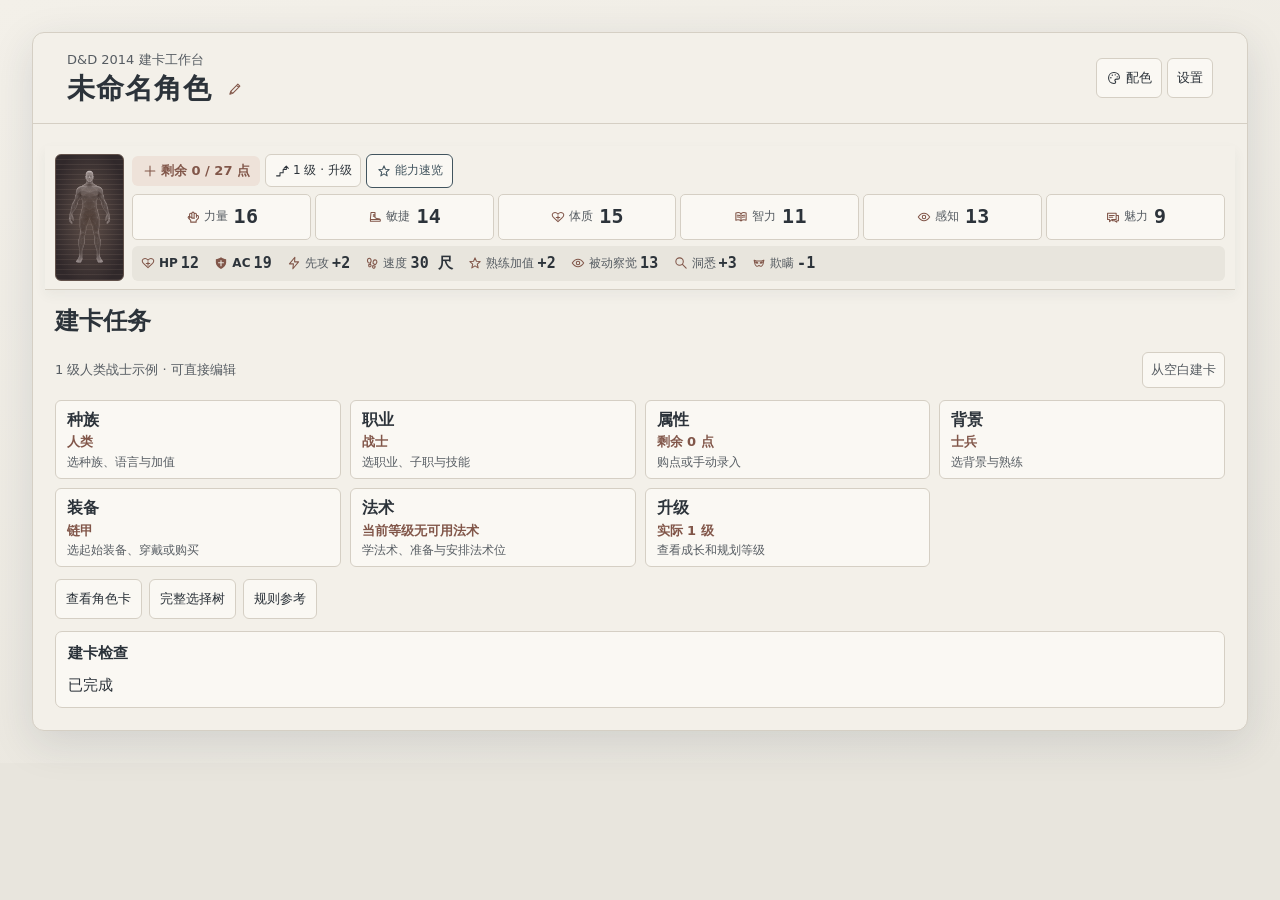
==== index.html @ 20da1fb9 "Polish bilingual legacy expansion rule cards" ====
<!doctype html>
<html lang="zh-CN">
<head>
  <meta charset="utf-8">
  <meta name="viewport" content="width=device-width, initial-scale=1">
  <meta name="color-scheme" content="light">
  <title>建卡工作台 · D&amp;D 2014</title>
  <style>:root {
  color-scheme: light dark;
  --paper: light-dark(#faf8f3, #181d22);
  --sidebar: light-dark(#f0ece3, #20262c);
  --panel: light-dark(#fffefa, #262e35);
  --ink: light-dark(#24394b, #e9e5da);
  --muted: light-dark(#59646b, #adb5b8);
  --line: light-dark(#d7d7cd, #465159);
  --brass: light-dark(#795b31, #d7ba83);
  --soft: light-dark(#eee5d3, #373226);
  --active: light-dark(#253e50, #e6dac1);
  --on-active: light-dark(#fffdf7, #1d303d);
  --error: light-dark(#99372f, #ffaaa2);
  background: var(--sidebar);
  color: var(--ink);
  font: 15px/1.55 system-ui, "PingFang SC", "Microsoft YaHei", sans-serif;
}
* { box-sizing: border-box; }
[hidden] { display: none !important; }
body { margin: 0; padding: clamp(8px, 3vw, 32px); }
h1, h2, h3, p { margin: 0; }
h1 { font: 600 clamp(26px, 5vw, 38px)/1.25 "Songti SC", Georgia, serif; overflow-wrap: anywhere; }
h2 { font-size: 20px; }
h3 { font-size: 16px; }
button, input, select, textarea { font: inherit; color: inherit; }
button, input, select, textarea { min-width: 0; border: 1px solid var(--line); border-radius: 6px; background: var(--panel); }
button { padding: 8px 12px; min-height: 42px; cursor: pointer; }
button:hover:enabled { border-color: var(--brass); }
button:disabled { opacity: .62; cursor: default; }
button[aria-pressed="true"], .primary { color: var(--on-active); background: var(--active); border-color: var(--active); }
input, select, textarea { padding: 8px 10px; width: 100%; }
input[type="checkbox"] { width: 16px; height: 16px; accent-color: var(--brass); }
textarea { resize: vertical; min-height: 85px; }
label { display: grid; gap: 4px; font-size: 13px; }
label.check { display: flex; align-items: center; gap: 8px; min-height: 42px; }
:focus-visible { outline: 2px solid var(--brass); outline-offset: 3px; }
summary { cursor: pointer; }
a { color: var(--brass); }
hr { border: 0; border-top: 1px solid var(--line); width: 100%; margin: 0; }
.shell { max-width: 1180px; margin-inline: auto; border: 1px solid var(--line); border-radius: 12px; background: var(--paper); overflow-wrap: anywhere; }
.masthead { padding: clamp(18px, 4vw, 34px); display: flex; justify-content: space-between; gap: 16px; align-items: start; flex-wrap: wrap; border-bottom: 1px solid var(--line); }
.masthead p { margin-top: 6px; }
.eyebrow { display: block; color: var(--brass); letter-spacing: .15em; font-size: 11px; font-weight: 650; margin-bottom: 6px; }
.muted, .hint { color: var(--muted); }
.hint { font-size: 13px; }
.danger { color: var(--error); }
.bar { display: flex; flex-wrap: wrap; align-items: center; gap: 8px; }
.toolbar { padding: 12px clamp(16px, 4vw, 32px); border-bottom: 1px solid var(--line); }
.toolbar select { width: min(220px, 100%); }
.toolbar details { position: relative; }
.toolbar details summary { padding: 8px 10px; }
.export-menu { display: grid; gap: 7px; padding: 10px; min-width: 210px; background: var(--panel); border: 1px solid var(--line); border-radius: 6px; }
.workspace { display: grid; grid-template-columns: minmax(210px, 252px) minmax(0, 1fr); }
.sidebar { background: var(--sidebar); border-right: 1px solid var(--line); border-bottom-left-radius: 12px; padding: 22px; align-content: start; }
.content, .landing { padding: clamp(16px, 4vw, 30px); min-width: 0; }
.stack { display: grid; gap: 14px; align-content: start; }
.small-stack { display: grid; gap: 8px; }
.columns { display: grid; grid-template-columns: repeat(2, minmax(0, 1fr)); gap: 12px; align-items: start; }
.card-grid { display: grid; grid-template-columns: repeat(auto-fit, minmax(min(100%, 220px), 1fr)); gap: 10px; align-items: start; }
.panel { background: var(--panel); border: 1px solid var(--line); border-radius: 7px; padding: 14px; min-width: 0; }
.note { white-space: pre-wrap; overflow-wrap: anywhere; }
.aside-note { border-left: 2px solid var(--brass); background: var(--soft); padding: 9px 12px; font-size: 13px; }
.status { margin: 12px clamp(16px, 4vw, 32px) 0; }
.status:empty { display: none; }
.stat-grid { display: grid; grid-template-columns: minmax(0, 1fr) auto; gap: 8px 10px; align-items: center; }
.stat-grid input { width: 100%; }
.stat-grid output { font: 600 18px Georgia, serif; font-variant-numeric: tabular-nums; }
.route { border-left: 1px solid var(--brass); margin-left: 11px; padding-left: 18px; }
.stage { position: relative; margin-bottom: 18px; }
.stage:last-child { margin-bottom: 0; }
.step-number { position: absolute; left: -30px; top: 0; border: 1px solid var(--brass); border-radius: 50%; background: var(--paper); color: var(--brass); font: 600 11px/20px system-ui, sans-serif; min-width: 22px; text-align: center; }
.choice { display: grid; gap: 7px; min-width: 0; }
.choice > button { text-align: left; overflow-wrap: anywhere; }
.choice .effect-line { color: var(--muted); font-size: 12px; overflow-wrap: anywhere; }
.choice details, .choice p { font-size: 13px; }
.catalog-item { scroll-margin: 15px; }
.catalog-item:target { border-color: var(--brass); }
.route-status { display: flex; flex-wrap: wrap; gap: 6px 12px; align-items: center; }
.route-status strong { font-size: 14px; }
.map-viewport { overflow: auto; max-height: min(50vh, 440px); min-height: 110px; border: 1px solid var(--line); border-radius: 8px; background: var(--sidebar); }
.map-canvas { position: relative; display: grid; gap: 29px; min-width: max-content; padding: 14px; }
.map-layer { display: flex; justify-content: center; align-items: stretch; gap: 12px; z-index: 1; }
.map-wires { position: absolute; inset: 0; width: 100%; height: 100%; pointer-events: none; overflow: visible; }
.map-wires path { fill: none; stroke: var(--line); stroke-width: 1.5; }
.map-wires .linked { stroke: var(--brass); stroke-width: 1.8; }
.map-wires .chosen { stroke: var(--active); stroke-width: 2.3; }
.map-node { display: grid; align-content: center; gap: 3px; width: 144px; padding: 8px 10px; min-height: 59px; text-align: left; }
.map-node[data-state="next"]:not([aria-pressed="true"]) { border-color: var(--brass); background: var(--soft); }
.map-node[data-state="visited"]:not([aria-pressed="true"]) { border-color: var(--ink); }
.map-node-title { display: -webkit-box; -webkit-box-orient: vertical; -webkit-line-clamp: 2; overflow: hidden; font-size: 13px; font-weight: 650; }
.map-node-note { font-size: 11px; color: var(--muted); }
.map-node[aria-pressed="true"] .map-node-note { color: inherit; }
.map-inspector { border-inline-start: 2px solid var(--brass); }
.stat-delta { font-size: 11px; color: var(--brass); text-align: right; }
.stat-result { display: grid; justify-items: end; }
.field-row { display: grid; grid-template-columns: minmax(0, 1fr) minmax(78px, .6fr) auto; gap: 7px; align-items: end; }
.gate-row { grid-template-columns: minmax(0, 1fr) auto minmax(72px, .55fr) auto; }
.editor-form { margin-top: 10px; }
.section-head { display: flex; justify-content: space-between; gap: 10px; align-items: baseline; flex-wrap: wrap; }
.tight { margin-top: 4px; }
@media(max-width: 660px) {
  .workspace { grid-template-columns: 1fr; }
  .sidebar { border-right: 0; border-bottom: 1px solid var(--line); border-bottom-left-radius: 0; padding: 16px; }
}
@media(max-width: 400px) {
  .columns { grid-template-columns: 1fr; }
  .map-node { width: 115px; }
  .map-canvas { padding-inline: 10px; }
  .map-layer { gap: 8px; }
  .field-row { grid-template-columns: minmax(0, 1fr) 68px auto; }
  .gate-row { grid-template-columns: minmax(0, 1fr) 54px 65px auto; }
  .field-row select, .field-row input, .field-row button { padding-inline: 5px; }
}
@media(pointer: coarse) {
  button, input, select { min-height: 44px; }
  input:not([type="checkbox"]), select, textarea { font-size: 16px; }
  input[type="checkbox"] { min-height: 0; }
}

/* Palettes supply the same values to the workbench and its miniature previews. */
:root { color-scheme: light; }

:root[data-workbench-theme="daylight"], [data-theme-preview="daylight"] {
  --palette-paper: #f7fbff;
  --palette-sidebar: #e9f3ff;
  --palette-panel: #ffffff;
  --palette-ink: #1c3048;
  --palette-muted: #425970;
  --palette-line: #b9cde1;
  --palette-accent: #1c5c9e;
  --palette-soft: #e4f1ff;
  --palette-active: #15549b;
  --palette-on-active: #ffffff;
  --palette-portrait-deep: #162b47;
  --palette-portrait-mid: #275e8e;
  --palette-portrait-lit: #e2f4ff;
}

:root, [data-theme-preview="parchment"] {
  --palette-paper: light-dark(#f3f0e9, #252629);
  --palette-sidebar: light-dark(#e8e5dd, #303134);
  --palette-panel: light-dark(#faf8f3, #2c2e31);
  --palette-ink: light-dark(#2c333a, #ece8df);
  --palette-muted: light-dark(#565c62, #bec0bc);
  --palette-line: light-dark(#d5cfc4, #535453);
  --palette-accent: light-dark(#815649, #d6aa95);
  --palette-soft: light-dark(#eee2d9, #463832);
  --palette-active: light-dark(#41545e, #b7c7c9);
  --palette-on-active: light-dark(#f8f7f2, #263237);
  --palette-portrait-deep: #30282a;
  --palette-portrait-mid: #61514a;
  --palette-portrait-lit: #efd0ba;
}

:root[data-workbench-theme="nautical"], [data-theme-preview="nautical"] {
  --palette-paper: light-dark(#edf0ef, #222b2e);
  --palette-sidebar: light-dark(#e0e8e7, #2a373b);
  --palette-panel: light-dark(#f6f8f6, #283337);
  --palette-ink: light-dark(#23363d, #e4eceb);
  --palette-muted: light-dark(#48616a, #b3c5c6);
  --palette-line: light-dark(#bacdd0, #4d6973);
  --palette-accent: light-dark(#805028, #edc595);
  --palette-soft: light-dark(#f2e8d8, #423628);
  --palette-active: light-dark(#345b63, #a0c8c8);
  --palette-on-active: light-dark(#f7fcfc, #142f38);
  --palette-portrait-deep: #102936;
  --palette-portrait-mid: #2c5662;
  --palette-portrait-lit: #a7e3e5;
}

:root[data-workbench-theme="woodland"], [data-theme-preview="woodland"] {
  --palette-paper: light-dark(#f0f0e8, #252a23);
  --palette-sidebar: light-dark(#e4e7db, #30392e);
  --palette-panel: light-dark(#f7f8f1, #2c362b);
  --palette-ink: light-dark(#253b31, #ecf2e4);
  --palette-muted: light-dark(#4e6154, #b9c8b3);
  --palette-line: light-dark(#c4cdb9, #5c6c55);
  --palette-accent: light-dark(#775420, #e4cb93);
  --palette-soft: light-dark(#f3e8d0, #423c28);
  --palette-active: light-dark(#415e4c, #acc7a9);
  --palette-on-active: light-dark(#f9fbf1, #203527);
  --palette-portrait-deep: #1d3128;
  --palette-portrait-mid: #4a6149;
  --palette-portrait-lit: #c1dfac;
}

:root[data-workbench-theme="twilight"], [data-theme-preview="twilight"] {
  --palette-paper: light-dark(#f1edf1, #282430);
  --palette-sidebar: light-dark(#e8e0ea, #342c40);
  --palette-panel: light-dark(#faf7f9, #342c3e);
  --palette-ink: light-dark(#392b48, #f4eaf5);
  --palette-muted: light-dark(#65556f, #c8b8cf);
  --palette-line: light-dark(#cec1d7, #685a76);
  --palette-accent: light-dark(#864466, #edb0cc);
  --palette-soft: light-dark(#f0dfea, #4b3149);
  --palette-active: light-dark(#604f70, #c6b4d8);
  --palette-on-active: light-dark(#fdf8ff, #33213f);
  --palette-portrait-deep: #2d2141;
  --palette-portrait-mid: #634974;
  --palette-portrait-lit: #e1bfee;
}

/* Shared roles consumed by forms, cards, selection states, and the HUD. */
:root, .theme-sample {
  --paper: var(--palette-paper);
  --sidebar: var(--palette-sidebar);
  --panel: var(--palette-panel);
  --ink: var(--palette-ink);
  --muted: var(--palette-muted);
  --line: var(--palette-line);
  --brass: var(--palette-accent);
  --soft: var(--palette-soft);
  --active: var(--palette-active);
  --on-active: var(--palette-on-active);
  --error: light-dark(#96394a, #ffadb7);
  --portrait-deep: var(--palette-portrait-deep);
  --portrait-mid: var(--palette-portrait-mid);
  --portrait-lit: var(--palette-portrait-lit);
}

:root {
  -webkit-font-smoothing: antialiased;
}
body { background: linear-gradient(165deg, var(--paper), var(--sidebar)); }
#builder .shell { max-width: 1360px; box-shadow: 0 12px 42px #23304720; }
#builder :is(h1, h2, h3, h4) { text-wrap: balance; }
#builder :is(button, input, select) { transition: border-color 140ms ease, background-color 140ms ease; }
.builder-title { display: flex; align-items: flex-start; justify-content: space-between; gap: 16px; flex-wrap: wrap; padding-block: 21px; }
.builder-title h1 { letter-spacing: .04em; }
.builder-title .bar { align-self: center; }
.builder-body { padding: clamp(14px, 3vw, 26px); }
.builder-section { display: grid; gap: 13px; min-width: 0; }
.builder-section + .builder-section { margin-top: 20px; }
.workbench-top { position: sticky; z-index: 5; top: 0; display: flex; flex-direction: column; margin: 0 -10px 13px; background: var(--paper); box-shadow: 0 5px 12px color-mix(in srgb, var(--ink) 5%, transparent); }
.sticky-board { display: grid; grid-template-columns: auto minmax(0, 1fr); gap: 6px 12px; align-items: center; padding: 8px 10px; background: var(--paper); border-bottom: 1px solid var(--line); }
.workbench-nav { display: grid; grid-template-columns: auto minmax(0, 1fr) auto; gap: 7px; padding: 7px 10px; align-items: start; border-bottom: 1px solid var(--line); background: var(--panel); }
.workbench-nav-links { display: contents; }
.workbench-nav :is(.compact-task-toggle, .compact-stats) { display: none; }
.workbench-nav :is(.workbench-nav-tasks, .workbench-nav-references) { display: flex; flex-wrap: wrap; gap: 4px; }
.workbench-nav button { min-height: 38px; padding: 4px 9px; font-size: 13px; }
.workbench-nav .task-return { white-space: nowrap; }
.workbench-nav [aria-current="page"] { border-color: var(--active); background: var(--soft); color: var(--active); font-weight: 700; }
.sticky-heading { display: flex; flex-wrap: wrap; align-items: center; gap: 5px; }
.point-toggle { min-height: 33px; padding: 4px 8px; font-size: 12px; }
.compact-scores { display: grid; grid-template-columns: repeat(6, minmax(0, 1fr)); gap: 4px; font-size: 11px; }
.compact-scores div { display: flex; flex-wrap: wrap; align-items: center; justify-content: center; gap: 0 6px; padding: 3px 2px; border: 1px solid var(--line); border-radius: 5px; font-variant-numeric: tabular-nums; }
.compact-scores span { color: var(--muted); }
.compact-scores strong { font-size: 13px; }
.live-strip { grid-column: 1 / -1; display: flex; flex-wrap: wrap; gap: 2px 14px; background: var(--sidebar); border-radius: 6px; padding: 4px 8px; color: var(--muted); font-size: 12px; }
.live-strip strong { color: var(--ink); font-variant-numeric: tabular-nums; }
.budget-chip { padding: 5px 10px; background: var(--soft); color: var(--brass); border-radius: 6px; font-size: 13px; font-weight: 650; }
.overview { gap: 12px; }
.overview-heading { display: flex; flex-wrap: wrap; gap: 8px; align-items: center; justify-content: space-between; padding: 17px 20px; border: 1px solid var(--line); border-radius: 10px; background: var(--sidebar); color: var(--ink); }
.overview-heading h3 { font-family: "Songti SC", Georgia, serif; font-size: clamp(22px, 4vw, 30px); }
.overview-heading .eyebrow { color: var(--portrait-lit); }
.overview-heading p { font-size: 13px; }
.overview-heading button { background: var(--panel); color: var(--ink); border-color: var(--line); font-size: 13px; }
.overview-kpis { display: grid; grid-template-columns: repeat(8, minmax(0, 1fr)); gap: 6px; margin: 0; }
.overview-kpis div { min-width: 0; padding: 8px 10px; border: 1px solid var(--line); border-radius: 7px; background: var(--panel); }
.overview-kpis dt { color: var(--muted); font-size: 11px; }
.overview-kpis dd { margin: 0; font-size: clamp(15px, 2vw, 22px); font-weight: 650; font-variant-numeric: tabular-nums; }
.attack-line { display: flex; flex-wrap: wrap; gap: 4px 12px; padding: 7px 10px; background: var(--soft); border-radius: 6px; font-size: 12px; }
.attack-line strong { color: var(--brass); }
.figure-board { display: grid; grid-template-columns: minmax(0, 1fr) minmax(180px, 1.12fr) minmax(0, 1fr); gap: 8px; min-width: 0; }
.figure-stage { grid-area: 1 / 2 / span 3 / 3; display: grid; grid-template-rows: auto minmax(0, 1fr) auto; justify-items: center; gap: 4px; align-items: center; min-width: 0; padding: 10px; color: #f8eee6; border-radius: 9px; background: radial-gradient(ellipse at 50% 40%, #435675, #29344d 76%); }
.figure-caption { display: flex; flex-wrap: wrap; align-items: center; justify-content: space-between; width: 100%; gap: 4px 8px; font-size: 13px; font-weight: 650; overflow-wrap: anywhere; }
.figure-caption small { color: #d4ddeb; font-size: 11px; font-weight: 400; }
.body-diagram { width: min(100%, 365px); max-height: 425px; overflow: visible; }
.figure-guides { fill: none; stroke: #e5e9f2; stroke-opacity: .16; stroke-width: 1; stroke-dasharray: 3 7; }
.figure-silhouette { stroke: #c4c8d4; stroke-width: 1.15; stroke-linejoin: round; }
.figure-contour { fill: none; stroke: #424c62; stroke-opacity: .85; }
.figure-wire { fill: none; stroke: #e4b6a2; stroke-width: 1.3; stroke-opacity: .85; stroke-linejoin: round; }
.figure-point { fill: #ecc2a8; stroke: #34415a; stroke-width: 1.4; }
.figure-pin a circle { fill: #f6eee4; stroke: #dcb5a5; stroke-width: 1.4; }
.figure-pin a text { fill: #2f3d57; font: 700 15px system-ui, sans-serif; text-anchor: middle; pointer-events: none; }
.figure-pin a .figure-pin-label { fill: #f8eee6; font-size: 14px; }
.figure-pin a:hover circle, .figure-pin a:focus-visible circle { fill: #f5c9b8; stroke-width: 2.5; }
.portrait-controls { display: grid; grid-template-columns: repeat(2, minmax(0, 1fr)); gap: 4px 12px; width: 100%; padding: 8px 9px; background: #20293c80; border: 1px solid #8594b364; border-radius: 7px; }
.portrait-field { display: grid; grid-template-columns: minmax(0, 1fr) auto; align-items: center; gap: 0 5px; font-size: 12px; }
.portrait-field output { color: #f3c3b4; font-variant-numeric: tabular-nums; }
.portrait-field input { grid-column: 1 / -1; display: block; height: 28px; padding: 0; margin: 0; border: 0; background: transparent; accent-color: #e6b1a0; cursor: pointer; }
.portrait-footer { grid-column: 1 / -1; display: flex; flex-wrap: wrap; justify-content: space-between; align-items: center; gap: 4px 8px; font-size: 11px; color: #d4ddeb; }
.portrait-footer button { min-height: 28px; padding: 4px 7px; border-color: #8796af; color: #fff5eb; background: #42516d; font-size: 11px; }
.score-card { display: grid; align-content: center; gap: 4px; padding: 9px 10px; background: var(--panel); border: 1px solid var(--line); border-radius: 8px; min-width: 0; }
.score-card:focus-within { border-color: var(--brass); box-shadow: 0 0 0 1px var(--soft); }
.figure-board [data-score="4"] { grid-area: 1 / 1; }
.figure-board [data-score="2"] { grid-area: 2 / 1; }
.figure-board [data-score="0"] { grid-area: 3 / 1; }
.figure-board [data-score="3"] { grid-area: 1 / 3; }
.figure-board [data-score="5"] { grid-area: 2 / 3; }
.figure-board [data-score="1"] { grid-area: 3 / 3; }
.score-heading { display: flex; flex-wrap: wrap; align-items: center; gap: 3px 7px; font-size: 13px; }
.score-heading small, .score-region { color: var(--muted); font-size: 11px; }
.score-heading small { margin-left: auto; }
.score-pin { display: inline-grid; place-items: center; width: 19px; height: 19px; border-radius: 50%; background: var(--soft); color: var(--brass); font-size: 11px; font-weight: 700; }
.score-result { display: flex; align-items: baseline; flex-wrap: wrap; gap: 0 7px; }
.score-result output { font: 600 25px/1.15 Georgia, serif; font-variant-numeric: tabular-nums; }
.score-result span { color: var(--brass); font-size: 11px; }
.score-adjust { display: grid; grid-template-columns: minmax(27px, 42px) minmax(24px, 54px) minmax(27px, 42px); align-items: center; gap: 4px; font-variant-numeric: tabular-nums; }
.score-adjust button, .score-adjust input { min-height: 33px; padding: 0 2px; text-align: center; }
.score-adjust button { font-size: 17px; }
.score-adjust input { appearance: textfield; font-size: 14px; font-weight: 650; }
.score-adjust input::-webkit-inner-spin-button, .score-adjust input::-webkit-outer-spin-button { appearance: none; margin: 0; }
.score-meta { display: flex; justify-content: space-between; flex-wrap: wrap; gap: 2px 5px; font-size: 11px; color: var(--muted); }
.batch-form { display: grid; grid-template-columns: minmax(0, 1fr) auto; gap: 8px; align-items: end; padding: 9px 10px; border: 1px solid var(--line); background: var(--panel); border-radius: 8px; }
.batch-form .hint { font-size: 11px; }
.batch-form button { font-size: 13px; }
.point-notice { color: var(--error); font-size: 12px; }
.skill-numbers { display: grid; grid-template-columns: repeat(6, minmax(0, 1fr)); gap: 5px; margin: 0; }
.skill-numbers div { display: flex; align-items: baseline; justify-content: space-between; flex-wrap: wrap; gap: 2px 4px; padding: 5px 7px; background: var(--panel); border: 1px solid var(--line); border-radius: 6px; font-size: 12px; }
.skill-numbers div.is-trained { background: var(--sidebar); }
.skill-numbers small { font-size: 10px; color: var(--brass); }
.skill-numbers dd { margin: 0; font-weight: 650; font-variant-numeric: tabular-nums; }
.build-lanes { display: grid; grid-template-columns: repeat(4, minmax(0, 1fr)); gap: 10px; align-items: start; position: relative; }
.build-lanes::before { position: absolute; content: ""; top: 0; inset-inline: 12.5%; height: 1px; background: var(--line); }
.build-lane { position: relative; display: grid; gap: 12px; margin-top: 12px; padding: 13px; min-width: 0; align-content: start; }
.build-lane::before { content: ""; position: absolute; top: -13px; left: 50%; height: 12px; width: 1px; background: var(--line); }
.lane-title { display: flex; align-items: baseline; gap: 7px; padding-bottom: 7px; border-bottom: 1px solid var(--line); }
.lane-title span { color: var(--brass); font: 600 12px Georgia, serif; }
.lane-title h3 { font-size: 16px; }
.lane-body { display: grid; gap: 9px; }
.lane-body input, .lane-body select { min-height: 38px; font-size: 13px; }
.lane-body details { border-top: 1px solid var(--line); padding-top: 8px; }
.lane-body summary { font-size: 13px; }
.branch-entry { display: flex; align-items: center; justify-content: space-between; gap: 7px; width: 100%; padding: 6px 9px; text-align: left; line-height: 1.3; }
.branch-entry small, .branch-entry strong { display: block; }
.branch-entry small { color: var(--muted); font-size: 11px; margin-bottom: 3px; }
.branch-entry strong { font-size: 13px; }
.branch-entry > span:last-child { color: var(--brass); }
.branch-entry[aria-expanded="true"], .branch-link[aria-expanded="true"] { border-color: var(--brass); background: var(--soft); }
.branch-link { justify-self: start; min-height: 34px; font-size: 12px; padding: 4px 8px; }
.branch-panel { display: grid; gap: 12px; border-top: 2px solid var(--brass); container-type: inline-size; }
.branch-workspace, .branch-list { display: grid; gap: 9px; min-width: 0; }
.branch-workspace { grid-template-columns: minmax(0, 1fr); align-items: start; }
.branch-grid { display: grid; grid-template-columns: repeat(auto-fill, minmax(min(100%, 158px), 1fr)); gap: 7px; min-width: 0; }
.branch-card { display: grid; grid-template-columns: minmax(0, 1fr); position: relative; border-radius: 8px; }
.branch-card[data-previewing] { outline: 2px solid var(--brass); outline-offset: -1px; }
.branch-option { display: grid; align-content: center; gap: 3px; min-width: 0; min-height: 48px; padding: 8px; text-align: left; line-height: 1.4; font-size: 13px; overflow-wrap: anywhere; border-radius: 8px; }
.branch-option small { color: var(--muted); font-size: 11px; }
.branch-card[data-selected] .branch-option { border-color: var(--active); }
.branch-label { display: flex; align-items: baseline; flex-wrap: wrap; gap: 2px 6px; }
.branch-option .branch-status { color: var(--brass); font-weight: 650; }
.branch-caption { display: block; overflow: hidden; white-space: nowrap; text-overflow: ellipsis; }
.branch-inspector { display: grid; grid-row: 1; align-content: start; min-width: 0; border: 1px solid var(--line); border-radius: 9px; background: var(--paper); }
.inspector-body { display: grid; align-content: start; gap: 8px; padding: 10px 11px; overflow-wrap: anywhere; font-size: 13px; line-height: 1.55; }
.inspector-title { display: flex; align-items: center; justify-content: space-between; gap: 6px; }
.inspector-title h4 { margin: 0; font-size: 17px; line-height: 1.35; }
.close-preview { flex: none; padding: 5px 8px; font-size: 12px; }
.inspector-note { color: var(--ink); }
.inspector-body dl, .inspector-body dd { margin: 0; }
.inspector-body dl > div { border-top: 1px solid var(--line); padding-block: 4px; }
.inspector-body dt { color: var(--muted); font-size: 11px; }
@media (min-width: 651px) {
  .branch-workspace:has(> .branch-inspector:not([hidden])) { grid-template-columns: minmax(0, 1.2fr) minmax(0, 1fr); }
  .branch-inspector { grid-area: 1 / 2; position: sticky; top: calc(var(--board-height, 0px) + 8px); }
  .inspector-body { max-height: max(170px, calc(100dvh - var(--board-height, 0px) - 75px)); overflow-y: auto; scrollbar-gutter: stable; }
  @container (min-width: 600px) {
    .branch-workspace:has(> .branch-inspector:not([hidden])) { grid-template-columns: minmax(0, 1fr) clamp(230px, 32%, 360px); }
  }
  .branch-grid > .branch-inspector { grid-area: auto / 1 / auto / -1; position: static; }
  .branch-grid > .branch-inspector > .inspector-body { max-height: none; overflow: visible; }
}
.branch-header-actions { display: flex; flex-wrap: wrap; gap: 6px; flex: none; }
.subclass-abilities { display: grid; gap: 12px; min-width: 0; }
.comparison-slots { display: grid; grid-template-columns: repeat(2, minmax(0, 1fr)); gap: 8px; }
.comparison-slot { display: grid; align-content: start; gap: 7px; min-width: 0; padding: clamp(8px, 1.4vw, 13px); border: 1px solid var(--line); border-radius: 9px; background: var(--paper); }
.comparison-slot label { gap: 8px; font-weight: 650; }
.comparison-slot select { width: 100%; min-height: 44px; font-size: 14px; font-weight: 400; }
.comparison-slot p { overflow-wrap: anywhere; }
.comparison-toolbar { display: flex; flex-wrap: wrap; align-items: center; justify-content: space-between; gap: 6px 10px; }
.comparison-toolbar button { min-height: 36px; font-size: 12px; }
.compare-verdict { display: grid; gap: 4px; padding: 10px 12px; border-left: 3px solid var(--brass); background: var(--soft); font-size: 13px; }
.subclass-comparison { width: 100%; table-layout: fixed; border-collapse: separate; border-spacing: 0; font-size: 13px; line-height: 1.55; }
.subclass-comparison th, .subclass-comparison td { text-align: left; vertical-align: top; padding: 12px 13px; border-bottom: 1px solid var(--line); overflow-wrap: anywhere; }
.subclass-comparison thead th { position: sticky; top: var(--board-height, 0px); z-index: 2; background: var(--sidebar); border-top: 1px solid var(--line); }
.subclass-comparison .comparison-level th { color: var(--brass); background: var(--paper); font-variant-numeric: tabular-nums; }
.comparison-level small { padding-inline-start: 4px; font-size: 11px; font-weight: 400; color: var(--muted); }
.subclass-comparison th + th, .subclass-comparison td { border-left: 1px solid var(--line); }
.subclass-comparison h4 { margin: 2px 0 4px; font-size: 14px; line-height: 1.4; }
.subclass-comparison p + h4 { margin-top: 12px; }
.subclass-comparison summary { font-size: 12px; color: var(--brass); }
.subclass-comparison details { margin-top: 7px; }
.comparison-letter { display: inline-grid; min-width: 20px; min-height: 20px; place-items: center; background: var(--soft); color: var(--brass); border-radius: 4px; font-size: 11px; font-weight: 650; vertical-align: 1px; }
.comparison-actions { display: flex; flex-wrap: wrap; align-items: center; gap: 5px; }
.comparison-actions button { font-size: 12px; min-height: 36px; padding: 4px 8px; }
.compare-tag { color: var(--brass); font-size: 11px; font-weight: 650; }
.compare-points { margin: 4px 0 0; padding-inline-start: 1.2em; }
.compare-points li + li { margin-top: 3px; }
.choice-pills { display: flex; flex-wrap: wrap; gap: 5px; }
.choice-pills span { border: 1px solid var(--line); border-radius: 5px; padding: 2px 6px; font-size: 11px; }
.notice { margin: 0; }
.notice:empty { display: none; }
.privacy-label { color: var(--brass); font-size: 12px; }
@media(max-width: 900px) {
  .build-lanes { grid-template-columns: repeat(2, minmax(0, 1fr)); }
  .build-lanes::before, .build-lane::before { display: none; }
  .build-lane { margin-top: 0; }
  .overview-kpis { grid-template-columns: repeat(4, minmax(0, 1fr)); }
  .skill-numbers { grid-template-columns: repeat(4, minmax(0, 1fr)); }
}
@media(max-width: 670px) {
  .sticky-board { grid-template-columns: minmax(0, 1fr); }
  .compact-scores div { display: grid; justify-items: center; }
  .sticky-heading { justify-content: space-between; }
  .figure-board { grid-template-columns: repeat(2, minmax(0, 1fr)); }
  .figure-board [data-score] { grid-area: auto; }
  .figure-stage { grid-area: 1 / 1 / 2 / -1; }
  .body-diagram { max-height: 300px; }
  .skill-numbers { grid-template-columns: repeat(3, minmax(0, 1fr)); }
}
@media(max-width: 460px) {
  .skill-numbers { grid-template-columns: repeat(2, minmax(0, 1fr)); }
  .overview-kpis div { padding: 5px 6px; }
}
@media(max-width: 420px) {
  .build-lanes { grid-template-columns: 1fr; }
  .score-card { padding: 7px; }
  .subclass-comparison { font-size: 12px; }
  .subclass-comparison th, .subclass-comparison td { padding: 7px 6px; }
  .subclass-comparison h4 { font-size: 13px; }
  .comparison-actions button { min-height: 44px; }
}
@media(pointer: coarse) {
  .score-adjust button, .score-adjust input { min-height: 44px; }
  .score-adjust input { font-size: 16px; }
  .lane-body input:not([type=checkbox]), .lane-body select { font-size: 16px; }
  .point-toggle { min-height: 44px; }
}
@media(prefers-reduced-motion: reduce) {
  #builder :is(button, input, select) { transition: none; }
}

.overview.panel { padding: clamp(10px, 2vw, 20px); }
.overview-heading { min-height: 100px; }
.level-navigation { display: grid; gap: 12px; padding: clamp(10px, 2vw, 22px); min-width: 0; }
.growth-cap { min-width: 145px; color: var(--muted); }
.growth-cap select { min-height: 42px; color: var(--ink); }
.growth-map-nav { display: flex; justify-content: flex-end; gap: 6px; }
.growth-map-nav button { min-width: 44px; min-height: 38px; padding: 4px 8px; }
.growth-map { min-width: 0; overflow-x: auto; overscroll-behavior-inline: contain; border: 1px solid var(--line); border-radius: 8px; background: var(--paper); }
.growth-tree-root { display: grid; align-content: start; gap: 6px; width: 165px; padding: 10px 12px; border: 1px solid var(--line); border-radius: 8px; background: var(--sidebar); }
.growth-tree-root span { color: var(--muted); font-size: 12px; }
.growth-track { display: flex; align-items: flex-start; gap: 17px; width: max-content; min-width: 100%; margin: 0; padding: 12px; list-style: none; }
.growth-node { position: relative; width: 158px; }
.growth-node::before { content: ''; position: absolute; inset-inline-start: -17px; top: 25px; width: 17px; border-top: 2px solid var(--line); }
.growth-node-button { display: grid; grid-template-columns: 1fr auto; align-content: start; align-items: baseline; gap: 5px; width: 100%; min-height: 77px; padding: 8px; text-align: start; background: var(--panel); }
.growth-node-button[aria-current="step"] { border-color: var(--brass); background: var(--soft); }
.growth-rank { font-weight: 700; color: var(--brass); white-space: nowrap; }
.growth-node-title { grid-column: 1 / -1; min-width: 0; font-size: 13px; overflow-wrap: anywhere; }
.growth-node-status { color: var(--muted); font-size: 11px; white-space: nowrap; }
.growth-milestone { position: relative; display: block; width: fit-content; margin: 8px auto 0; padding: 2px 6px; border: 1px solid var(--line); border-radius: 4px; color: var(--brass); font-size: 11px; }
.growth-milestone::before { content: ''; position: absolute; top: -9px; left: 50%; height: 8px; border-left: 1px solid var(--line); }
.growth-node-branch { margin-block: 8px; }
.growth-node-branch > .growth-panel { margin: 0; }
.growth-editor > details > summary { cursor: pointer; color: var(--brass); font-size: 13px; }
.score-modes, .level-nav-actions { display: flex; flex-wrap: wrap; align-items: center; gap: 5px; }
.score-modes button, .level-nav-actions button { min-height: 36px; font-size: 12px; }
.score-guide { font-size: 12px; }
.batch-form button[data-action="standard-array"] { grid-column: 1 / -1; justify-self: start; min-height: 33px; padding: 4px 9px; }
.unlocked-list { display: grid; gap: 5px; padding: 0; list-style: none; }
.unlocked-list li { display: grid; grid-template-columns: 44px minmax(0, 1fr); gap: 8px; align-items: baseline; padding: 7px; border-bottom: 1px solid var(--line); font-size: 13px; }
.unlocked-list small { display: block; color: var(--brass); font-size: 11px; }
.unlocked-list p { color: var(--muted); margin-top: 2px; }
.growth-panel { display: grid; gap: 13px; margin-block: 18px; min-width: 0; }
.growth-columns { display: grid; grid-template-columns: minmax(0, 1fr) minmax(0, 1.2fr); gap: clamp(12px, 3vw, 28px); }
.growth-features, .growth-editor, .growth-form, .level-options { display: grid; align-content: start; gap: 9px; min-width: 0; overflow-wrap: anywhere; }
.growth-feature { padding: 8px 10px; border-radius: 6px; background: var(--sidebar); font-size: 13px; }
.growth-feature p { margin-top: 3px; color: var(--muted); }
.growth-form { padding-top: 10px; border-top: 1px solid var(--line); }
.growth-form label { min-width: 0; font-size: 13px; }
.growth-form textarea { width: 100%; min-height: 74px; resize: vertical; }
.growth-form button[type=submit] { justify-self: start; }
.level-checklist { margin: 0; padding-inline-start: 1.4em; color: var(--muted); font-size: 13px; }
.asi-grid { display: grid; grid-template-columns: repeat(3, minmax(0, 1fr)); gap: 5px; }
.asi-cell { display: flex; flex-wrap: wrap; justify-content: space-between; align-items: center; gap: 4px; border: 1px solid var(--line); padding: 5px; border-radius: 5px; font-size: 12px; }
.asi-cell div { display: flex; gap: 3px; }
.asi-cell button { min-width: 30px; min-height: 34px; padding: 2px; }
.branch-search { width: min(100%, 420px); }
.branch-card[hidden], [data-search-empty][hidden] { display: none; }
@media(max-width: 670px) {
  .growth-columns { grid-template-columns: 1fr; }
}

/* The tree expands horizontally on wider screens and vertically on narrow ones. */
#build-choices { margin-block: 26px; }
.choice-tree {
  display: grid; position: relative; align-items: start;
  grid-template-columns: minmax(102px, .65fr) minmax(126px, .82fr) minmax(170px, 1.05fr) minmax(260px, 2.3fr);
  gap: clamp(16px, 2.25vw, 31px); min-width: 0; padding: 22px clamp(8px, 1.4vw, 18px);
  background: radial-gradient(circle at 1px 1px, var(--line) 1px, transparent 0) 0 0 / 19px 19px;
  border-block: 1px solid var(--line);
}
.tree-wires { position: absolute; inset: 0; width: 100%; height: 100%; pointer-events: none; }
.tree-wires path { fill: none; stroke: var(--line); stroke-width: 1.5; }
.tree-wires .tree-wire-active { stroke: var(--brass); stroke-width: 2; }
.tree-start, .tree-roots, .tree-fields, .tree-options { position: relative; min-width: 0; }
.tree-start { align-self: start; margin-top: 124px; display: grid; gap: 3px; padding: 11px; background: var(--active); color: var(--on-active); border-radius: 8px; }
.tree-start .eyebrow { color: inherit; margin: 0; opacity: .82; }
.tree-start small { font-size: 11px; }
.tree-roots { display: grid; gap: 9px; }
.choice-path { display: flex; flex-wrap: wrap; align-items: baseline; gap: 4px 8px; padding: 6px 10px; border-inline-start: 2px solid var(--brass); background: var(--sidebar); color: var(--muted); font-size: 12px; }
.choice-path > span:first-child { color: var(--brass); }
.choice-path strong { color: var(--ink); }
.choice-group-heading { margin: 0; color: var(--muted); font-size: 13px; }
.tree-root { display: grid; grid-template-columns: auto minmax(0, 1fr); gap: 1px 7px; align-items: baseline; text-align: left; padding: 9px; min-width: 0; }
.tree-root span, .tree-root small { font-size: 11px; }
.tree-root small { grid-column: 2; color: var(--muted); }
.tree-root[aria-pressed=true] small { color: inherit; }
.tree-fields .build-lane { margin: 0; }
.tree-fields .build-lane::before { display: none; }
.tree-options .branch-panel { padding: 12px; }
.tree-options .branch-grid { padding-left: 8px; border-left: 1px solid var(--line); }
.tree-options .branch-card::before { content: ""; position: absolute; left: -9px; top: 50%; width: 8px; border-top: 1px solid var(--line); pointer-events: none; }
.tree-options .subclass-comparison th, .tree-options .subclass-comparison td { padding: 7px; }
.figure-stage { --figure-tone: #a8b4ca; --figure-shade: #8293b1; --figure-highlight: #d9e2f0; }
.figure-contour { stroke: #546687; }
@media(max-width: 860px) {
  .choice-tree { grid-template-columns: 110px minmax(120px, .8fr) minmax(0, 1.8fr); gap: 14px; }
  .tree-options { grid-column: 3; }
  .tree-start, .tree-roots { grid-row: 1 / span 2; }
  .tree-wires .tree-option-wire { display: none; }
}
@media(max-width: 650px) {
  .choice-tree { grid-template-columns: minmax(0, 1fr); gap: 12px; padding: 10px 5px; }
  .tree-start, .tree-roots, .tree-options { grid-column: auto; grid-row: auto; margin-top: 0; }
  .tree-roots { grid-template-columns: repeat(2, minmax(0, 1fr)); }
  .tree-wires { display: none; }
  .tree-fields, .tree-options { border-left: 2px solid var(--brass); padding-left: 8px; }
}
.source-filter { align-self: start; min-width: 0; border: 1px solid var(--line); border-radius: 8px; background: var(--paper); }
.source-filter summary { min-height: 38px; padding: 8px 12px; cursor: pointer; line-height: 1.5; font-size: 13px; }
.source-filter summary small { margin-inline-start: 5px; color: var(--brass); }
.source-filter summary small:empty { display: none; }
.source-filter[open] summary { border-bottom: 1px solid var(--line); }
.source-filter-body { padding: 10px; display: grid; gap: 10px; }
.source-filter-toolbar { display: flex; align-items: center; justify-content: space-between; gap: 8px; flex-wrap: wrap; font-size: 12px; color: var(--muted); }
.source-filter-toolbar button { min-height: 36px; font-size: 12px; }
.source-filter-options { display: grid; grid-template-columns: repeat(auto-fit, minmax(min(100%, 220px), 1fr)); gap: 6px; max-height: min(36dvh, 310px); overflow-y: auto; overscroll-behavior: contain; padding: 2px; }
.source-filter-options label { display: flex; align-items: center; gap: 9px; min-height: 44px; padding: 7px 9px; border: 1px solid var(--line); border-radius: 6px; font-size: 13px; cursor: pointer; overflow-wrap: anywhere; }
.source-filter-options label:has(:checked) { border-color: var(--brass); background: var(--soft); }
.source-filter-options input { flex: none; width: 16px; height: 16px; min-height: 0; margin: 0; accent-color: var(--active); }
.choice-actions { display: flex; flex-wrap: wrap; gap: 6px; }
.choice-actions button { min-height: 42px; font-size: 13px; }

/* The workbench puts the active decision in the widest part of the tree. */
.builder-title { padding-block: 15px; }
.builder-title h1 { font-size: clamp(24px, 3vw, 33px); }
.builder-title .eyebrow { margin-bottom: 3px; }
.builder-body { padding: clamp(12px, 2vw, 22px); }
.compact-header { align-items: center; flex-wrap: nowrap; gap: 8px 16px; }
.character-heading { min-width: 0; }
.character-heading h1 { overflow-wrap: anywhere; font-size: clamp(18px, 3.5vw, 28px); line-height: 1.3; }
.character-name-row { display: flex; align-items: center; gap: 5px; }
.character-name-row h1 { cursor: text; }
.edit-name { display: grid; place-items: center; flex: none; min-width: 34px; min-height: 34px; padding: 4px; border-color: transparent; color: var(--brass); background: transparent; }
.edit-name:hover { background: var(--soft); }
.character-name-form { display: flex; gap: 5px; max-width: 430px; }
.character-name-form input { flex: 1; font-size: 16px; }
.character-name-form button { flex: none; min-height: 38px; padding: 5px 8px; font-size: 13px; }
.compact-header:has(.character-name-form:not([hidden])) .character-heading { flex: 1; }
.header-actions { display: flex; flex-wrap: wrap; justify-content: end; gap: 5px; flex: none; }
.header-actions button { padding-inline: 9px; min-height: 40px; font-size: 13px; }
.theme-trigger { display: inline-flex; align-items: center; gap: 4px; }
@media (max-width: 500px) {
  .compact-header { gap: 7px; padding-inline: 13px; }
  .character-name-row { gap: 0; }
  .header-actions { gap: 4px; }
  .header-actions button { padding-inline: 7px; }
  .theme-trigger span { display: none; }
  .compact-header:has(.character-name-form:not([hidden])) { flex-wrap: wrap; justify-content: end; }
  .compact-header:has(.character-name-form:not([hidden])) .character-heading { flex-basis: 100%; }
}
.preview-level { display: flex; flex-wrap: wrap; gap: 5px; align-items: center; grid-column: 1 / -1; padding: 6px; background: var(--soft); font-size: 12px; color: var(--brass); }
.preview-level button { padding: 2px 7px; min-height: 30px; font-size: 12px; }
.overview { gap: 7px; padding: 12px; }
.overview-heading { padding: 10px 13px; }
.overview-heading h2 { font-size: 21px; }
.overview-heading .eyebrow { font-size: 9px; margin: 0; }
.overview-heading > div { display: flex; flex-wrap: wrap; align-items: baseline; gap: 4px 13px; }
.overview-heading .eyebrow { display: none; }
.overview .score-meta { display: none; }
.overview .body-diagram { max-height: 150px; }
.overview .figure-board { min-height: 175px; }
.overview .attack-line { margin: 0; padding: 4px 8px; }
.overview .figure-board { grid-template-columns: minmax(130px, .95fr) repeat(3, minmax(0, 1fr)); grid-template-rows: repeat(2, auto); gap: 6px; }
.overview .figure-stage { grid-area: 1 / 1 / span 2 / 2; padding: 7px; grid-template-rows: auto minmax(0, 1fr) auto; background: var(--sidebar); color: var(--ink); }
.overview .figure-caption { font-size: 11px; }
.overview .figure-caption small { display: none; }
.overview .body-diagram { max-height: 178px; width: 100%; }
.overview .score-card { grid-area: auto; gap: 2px; padding: 6px 8px; }
.overview .score-region, .overview .score-heading small { display: none; }
.overview .score-result output { font-size: 21px; }
.overview .score-adjust { grid-template-columns: minmax(28px, 1fr) minmax(28px, 1.3fr) minmax(28px, 1fr); }
.overview .score-meta { font-size: 10px; }
.overview .score-guide { display: none; }
.overview .batch-form { padding: 5px 8px; }
.overview .batch-form input { min-height: 30px; }
.overview > details { border-top: 1px solid var(--line); padding-top: 6px; font-size: 12px; }
.portrait-adjustments { width: 100%; font-size: 11px; }
.portrait-adjustments .portrait-controls { background: var(--paper); color: var(--ink); grid-template-columns: 1fr; }
.portrait-adjustments .portrait-field output { color: var(--brass); }
.figure-stage .figure-pin a .figure-pin-label { fill: var(--ink); }
.figure-stage .figure-wire { stroke: var(--brass); }
.task-home, .task-view { display: grid; grid-template-columns: minmax(0, 1fr); gap: 12px; min-width: 0; }
:is(.task-home, .task-view) :where(button, input, select, textarea, summary, a, [tabindex]) {
  scroll-margin-top: calc(var(--board-height, 0px) + 12px);
}
.starter-intro, .equipment-jumps, .sheet-jumps { display: flex; flex-wrap: wrap; align-items: center; gap: 6px 10px; }
.starter-intro { justify-content: space-between; color: var(--muted); font-size: 13px; }
.starter-intro button, .equipment-jumps button, .sheet-jumps button { min-height: 36px; padding: 4px 8px; }
#task-title { font-size: clamp(19px, 2vw, 24px); }
.task-tiles { display: grid; grid-template-columns: repeat(4, minmax(0, 1fr)); gap: 9px; }
.task-tiles button { display: grid; align-content: center; gap: 3px; min-width: 0; min-height: 76px; padding: 8px 11px; text-align: start; line-height: 1.35; }
.task-tiles button:hover { border-color: var(--active); }
.task-tiles strong { font-size: 16px; }
.task-value { color: var(--brass); font-size: 13px; font-weight: 650; overflow-wrap: anywhere; }
.task-tiles small { color: var(--muted); font-size: 12px; }
.task-resources, .level-selectors, .level-spell-actions { display: flex; flex-wrap: wrap; align-items: end; gap: 7px; }
.task-resources button, .level-spell-actions button { min-height: 40px; padding-inline: 10px; font-size: 13px; }
.task-editor { display: grid; gap: 12px; min-width: 0; align-items: start; }
.task-editor.has-branch { grid-template-columns: minmax(180px, 25%) minmax(0, 1fr); }
.task-editor > .build-lane { margin-top: 0; }
.task-editor > .build-lane::before, .task-editor .lane-title > span { display: none; }
.task-editor:not(.has-branch) .lane-body > .branch-entry { max-width: 480px; }
.spell-task-fields, .task-empty { display: grid; gap: 10px; min-width: 0; }
.spell-task-fields > button, .task-empty > button { justify-self: start; }
.branch-filter-bar { display: flex; flex-wrap: wrap; align-items: end; gap: 7px; }
.branch-filter-bar > label { font-size: 12px; min-width: 0; }
.branch-filter-bar > .branch-search { flex: 1 1 130px; }
.branch-filter-bar select { min-height: 40px; }
.branch-filter-bar .source-filter { align-self: end; min-width: 110px; }
.branch-filter-bar .source-filter[open] { flex-basis: 100%; }
.branch-filter-bar .source-filter summary { min-height: 40px; }
.guide-panel { display: grid; grid-template-columns: minmax(0, 1fr); gap: 6px; }
.guide-checklist, .sheet-section { display: grid; gap: 8px; min-width: 0; }
.guide-checklist { padding: 10px 12px; border: 1px solid var(--line); border-radius: 7px; background: var(--panel); }
.guide-checklist h3, .sheet-section h4 { font-size: 15px; }
.overview .sheet-section { padding-block-start: 10px; border-top: 1px solid var(--line); }
.sheet-section > p { overflow-wrap: anywhere; }
.task-grid { display: grid; grid-template-columns: repeat(auto-fit, minmax(min(100%, 115px), 1fr)); gap: 6px; }
.task-card { display: grid; align-content: start; gap: 3px; padding: 7px 9px; text-align: left; }
.task-card > strong { font-size: 12px; }
.task-card:focus-visible { outline: 2px solid var(--brass); outline-offset: 2px; }
.task-issues { display: grid; gap: 4px; padding-left: 22px; color: var(--muted); font-size: 13px; }
.mode-buttons { display: flex; flex-wrap: wrap; gap: 6px; }
.mode-buttons button { font-size: 12px; min-height: 35px; }
#build-choices { margin-block: 13px; gap: 8px; }
.tree-view-toggle { font-size: 12px; min-height: 38px; }
.tree-controls { display: flex; align-items: center; justify-content: flex-end; flex-wrap: wrap; gap: 6px; }
.tree-controls .growth-map-nav { margin: 0; }
.growth-map-nav:has(> button:first-child[aria-disabled="true"]):has(> button:last-child[aria-disabled="true"]) { display: none; }
:is([data-tree-scroll], [data-growth-scroll])[aria-disabled="true"] { opacity: .5; cursor: default; }
.choice-tree { background: var(--paper); padding: 12px 2px; }
.choice-tree.tree-focus { grid-template-columns: minmax(150px, 19%) minmax(0, 1fr); gap: 10px; padding-block: 8px; }
.tree-focus .tree-start, .tree-focus .tree-wires { display: none; }
.tree-focus .tree-roots { grid-area: auto / 1 / auto / -1; grid-template-columns: repeat(5, minmax(0, 1fr)); gap: 5px; }
.tree-focus .tree-root { display: grid; grid-template-columns: minmax(0, 1fr); align-content: center; gap: 1px; min-height: 50px; }
.tree-focus .tree-root > span { display: none; }
.tree-focus .tree-root small { grid-column: 1; overflow: hidden; white-space: nowrap; text-overflow: ellipsis; }
.tree-focus .tree-fields { grid-area: 2 / 1; }
.tree-focus .tree-options { grid-area: 2 / 2; }
.tree-focus:not(:has(.tree-options:not([hidden]))) .tree-fields { grid-column: 1 / -1; }
.full-tree-scroll { overflow-x: auto; overscroll-behavior-inline: contain; min-width: 0; }
.full-tree-scroll .tree-all { grid-template-columns: 118px 126px 172px minmax(510px, 1fr); min-width: 1015px; }
.full-tree-scroll .tree-start { grid-area: 1 / 1; }
.full-tree-scroll .tree-roots { grid-area: 1 / 2; grid-template-columns: 1fr; }
.full-tree-scroll .tree-fields { grid-area: 1 / 3; }
.full-tree-scroll .tree-options { grid-area: 1 / 4; }
.full-tree-scroll .tree-wires { display: block; }
.full-tree-scroll .tree-option-wire { display: block; }
.tree-all .tree-fields { display: grid; gap: 12px; }
.tree-all .tree-start { font-size: 12px; }
.branch-panel { gap: 10px; }
.branch-panel h3 { font-size: 18px; }
.branch-workspace { gap: 12px; }
.branch-option { font-size: 14px; min-height: 57px; padding: 7px 9px; }
.branch-option small { font-size: 12px; line-height: 1.4; }
.branch-inspector { background: var(--panel); }
.inspector-body { font-size: 14px; line-height: 1.65; padding: 13px; }
.inspector-body dt { font-size: 12px; }
.selection-impact { border-top: 1px solid var(--line); padding-top: 8px; font-size: 12px; }
.selection-impact summary { cursor: pointer; color: var(--brass); }
.selection-impact > div { display: grid; gap: 6px; padding-top: 6px; }
.selection-impact button { min-height: 40px; font-size: 13px; }
.selection-impact dl > div { display: flex; flex-wrap: wrap; justify-content: space-between; gap: 4px; border: 0; }
.option-comparison { min-width: 0; }
.option-comparison table, .coverage-panel table { width: 100%; table-layout: fixed; border-collapse: collapse; font-size: 13px; }
.option-comparison :is(th, td), .coverage-panel :is(th, td) { padding: 8px; border: 1px solid var(--line); text-align: left; vertical-align: top; overflow-wrap: anywhere; }
.option-comparison th:first-child { width: 65px; }
.core-decisions, .spell-editor { display: grid; gap: 7px; border-top: 1px solid var(--line); padding-top: 9px; }
.spell-editor h4, .core-decisions h4 { font-size: 14px; }
.spell-list-line { padding: 7px 9px; border-radius: 6px; background: var(--sidebar); font-size: 13px; }
.branch-copy .spell-access-label { display: block; color: var(--brass); }
.spell-grants { display: grid; gap: 5px; margin: 0; }
.spell-grants > div { padding: 7px 9px; border: 1px solid var(--line); border-radius: 6px; background: var(--panel); font-size: 13px; }
.spell-grants dt { color: var(--brass); font-weight: 650; }
.spell-grants dd { margin: 2px 0 0; }
.spell-swap { padding: 6px 8px; border: 1px solid var(--line); border-radius: 6px; }
.spell-swap[open] > :not(summary) { margin-top: 6px; }
.coverage-panel { padding: 12px; background: var(--panel); border: 1px solid var(--line); border-radius: 8px; margin-block: 18px; }
.coverage-panel .small-stack { padding-top: 10px; }
.glossary { display: grid; grid-template-columns: 120px minmax(0, 1fr); gap: 7px; font-size: 13px; }
.glossary dd { margin: 0; color: var(--muted); }
#workbench-dialog { width: min(720px, calc(100vw - 24px)); max-height: calc(100dvh - 32px); padding: 0; border: 1px solid var(--line); border-radius: 14px; background: var(--paper); color: var(--ink); overscroll-behavior: contain; scroll-padding-top: var(--dialog-heading-height, 76px); }
#workbench-dialog::backdrop { background: color-mix(in srgb, var(--portrait-deep) 54%, transparent); backdrop-filter: blur(3px); }
.dialog-heading { position: sticky; top: 0; z-index: 4; display: flex; align-items: center; justify-content: space-between; gap: 10px; padding: 12px 19px; border-bottom: 1px solid var(--line); background: var(--panel); }
.dialog-heading h2 { font-size: 20px; min-width: 0; overflow-wrap: anywhere; }
.dialog-heading button { flex: none; min-height: 40px; }
.dialog-content { display: grid; gap: 13px; padding: 19px; font-size: 14px; }
.stats-dialog .dialog-content { padding: 10px 12px; }
#workbench-dialog.theme-dialog::backdrop { background: color-mix(in srgb, var(--portrait-deep) 28%, transparent); backdrop-filter: none; }
.theme-options { display: grid; grid-template-columns: repeat(2, minmax(0, 1fr)); gap: 8px; }
.theme-option[aria-pressed] { display: grid; gap: 7px; min-width: 0; padding: 10px; text-align: start; background: var(--panel); color: var(--ink); border-color: var(--line); }
.theme-option:hover:enabled { border-color: var(--brass); }
.theme-option[aria-pressed="true"] { border-color: var(--active); box-shadow: inset 0 0 0 1px var(--active); }
.theme-option-title { display: flex; flex-wrap: wrap; align-items: baseline; justify-content: space-between; gap: 2px 7px; }
.theme-option-title strong { font-size: 16px; }
.theme-current { display: none; color: var(--brass); font-size: 11px; font-weight: 650; }
.theme-option[aria-pressed="true"] .theme-current { display: inline; }
.theme-option > small { font-size: 12px; color: var(--muted); }
.theme-sample { display: grid; grid-template-columns: 31px minmax(0, 1fr); gap: 5px; padding: 5px; border: 1px solid var(--line); border-radius: 6px; background: var(--paper); color: var(--ink); }
.theme-sample-hologram { display: grid; place-items: center; border: 1px solid; border-radius: 4px; }
.theme-sample-hologram img { display: block; width: 100%; height: 47px; object-fit: contain; }
.theme-sample-stats { display: grid; gap: 3px; min-width: 0; }
.theme-sample-stat, .theme-sample-selection { padding: 2px 4px; border-radius: 4px; font-size: 11px; }
.theme-sample-stat { display: flex; align-items: center; gap: 3px; border: 1px solid var(--line); background: var(--panel); }
.theme-sample-stat svg { color: var(--brass); }
.theme-sample-stat strong { margin-inline-start: auto; font-size: 13px; }
.theme-sample-selection { background: var(--active); color: var(--on-active); }
@media (max-width: 400px) {
  .theme-dialog .dialog-content { padding-inline: 12px; }
  .theme-option[aria-pressed] { padding: 7px; }
  .theme-sample-stat svg { display: none; }
}
.dialog-actions, .privacy-options { display: flex; gap: 7px; flex-wrap: wrap; }
.share-preview { white-space: pre-wrap; overflow-wrap: anywhere; padding: 14px; border: 1px solid var(--line); border-radius: 8px; background: var(--panel); font: 13px/1.7 system-ui, sans-serif; }
.danger { color: var(--error); border-color: var(--error); }
.shop-list { display: grid; gap: 6px; }
.shop-list > div { display: flex; justify-content: space-between; align-items: center; gap: 10px; padding: 7px; border: 1px solid var(--line); border-radius: 6px; }
.shop-list span { display: grid; gap: 2px; }
.shop-list small { color: var(--muted); }
.shop-list [hidden] { display: none; }
.equipment-option-stats { display: block; }
.equipment-training-warning { color: var(--error); }
.equipment-option-stats + .equipment-option-stats { margin-top: 3px; }
.equipment-shop-bar, .inventory-actions { display: flex; flex-wrap: wrap; align-items: center; gap: 6px; }
.equipment-shop-bar { justify-content: space-between; }
.equipment-shop-bar p { margin: 0; }
.equipment-backpack { display: grid; gap: 7px; }
.inventory-list { display: grid; grid-template-columns: repeat(auto-fit, minmax(min(100%, 200px), 1fr)); gap: 6px; margin: 0; padding: 0; list-style: none; }
.inventory-list li { display: grid; gap: 3px; padding: 8px; border: 1px solid var(--line); border-radius: 6px; overflow-wrap: anywhere; }
.inventory-list small, .inventory-equipped { color: var(--muted); }
.inventory-actions button, .inventory-equipped { font-size: 12px; }
.inventory-equipped { padding: 3px 5px; border-radius: 4px; background: var(--soft); }
@media (min-width: 1000px) {
  .branch-caption { display: -webkit-box; -webkit-box-orient: vertical; -webkit-line-clamp: 2; white-space: normal; }
}
@media (max-width: 950px) {
  .tree-root { padding: 7px; }
}
@media (max-width: 650px) {
  .dialog-heading { padding-inline: 12px; }
  .dialog-content { padding: 12px; }
  .task-tiles { grid-template-columns: repeat(2, minmax(0, 1fr)); gap: 6px; }
  .task-tiles button { min-height: 63px; padding: 6px 8px; }
  .task-tiles small { font-size: 11px; }
  .task-editor.has-branch { grid-template-columns: minmax(0, 1fr); }
  .overview .figure-board { grid-template-columns: repeat(3, minmax(0, 1fr)); }
  .overview .figure-stage { grid-area: 1 / 1 / 2 / -1; grid-template-columns: 1fr 1.5fr; }
  .overview .body-diagram { max-height: 150px; grid-area: 1 / 2 / span 2 / 3; }
  .overview .score-meta { display: none; }
  .overview .score-pin { display: none; }
  .overview .score-adjust button, .overview .score-adjust input { min-height: 36px; }
  .overview .score-heading { font-size: 12px; }
  .overview .score-result { gap: 3px; }
  .overview .score-result span { font-size: 10px; }
  .overview .score-adjust { gap: 2px; grid-template-columns: 24px minmax(25px, 1fr) 24px; }
  .choice-tree.tree-focus { grid-template-columns: minmax(0, 1fr); }
  .tree-focus .tree-roots, .tree-focus .tree-fields, .tree-focus .tree-options { grid-column: 1; grid-row: auto; }
  .tree-focus .tree-root { padding-inline: 5px; font-size: 13px; }
  .branch-grid { grid-template-columns: minmax(0, 1fr); }
  .task-card { padding: 7px; }
  .branch-inspector { grid-row: auto; grid-column: 1 / -1; }
  .dialog-actions > button { width: 100%; }
}

.branch-option { grid-template-columns: 36px minmax(0, 1fr); align-items: center; gap: 8px; }
.branch-option .option-art { width: 36px; height: 36px; }
.branch-copy { display: grid; gap: 2px; min-width: 0; }
.branch-copy .branch-caption { display: -webkit-box; overflow: hidden; -webkit-box-orient: vertical; -webkit-line-clamp: 2; }
.rule-open { min-height: 35px; justify-self: start; color: var(--brass); font-size: 12px; }
.shop-item-title { display: flex; align-items: center; gap: 8px; min-width: 0; }
.shop-item-title .option-art { width: 36px; height: 36px; }
.shop-item-actions { display: flex; flex-wrap: wrap; gap: 4px; }
#workbench-dialog.rule-card-dialog { width: min(940px, calc(100vw - 24px)); }
.rule-actions { display: flex; align-items: center; flex-wrap: wrap; gap: 7px; padding-bottom: 11px; border-bottom: 1px solid var(--line); }
.rule-actions button { min-height: 40px; }
.rule-actions :is(.rule-export-note, [data-rule-embed-field], [data-rule-copy-status]) { flex-basis: 100%; }
.rule-actions textarea { width: 100%; font: 12px/1.4 ui-monospace, monospace; }
.rule-actions [hidden] { display: none; }

/* Pinned character readout and its expanded reference panels. */
.character-hud { grid-template-columns: 69px minmax(0, 1fr); gap: 6px 8px; }
.hud-icon { display: inline-block; flex: none; width: 16px; height: 16px; vertical-align: -.25em; }
:is(.hud-portrait, .theme-sample-hologram),
#workbench-dialog.hologram-dialog {
  isolation: isolate;
  background: repeating-linear-gradient(0deg, color-mix(in srgb, var(--portrait-lit) 8%, transparent) 0 1px, transparent 1px 5px),
    radial-gradient(ellipse, var(--portrait-mid), var(--portrait-deep) 82%);
  color: var(--portrait-lit);
  border-color: var(--portrait-mid);
}
:is(.hud-portrait, .hologram-panel, .theme-sample-hologram) img { mix-blend-mode: luminosity; }
.hud-portrait { grid-area: 1 / 1 / 4 / 2; align-self: stretch; min-width: 0; min-height: 0; padding: 4px; }
.hud-portrait img { display: block; width: 100%; height: 100%; max-height: 122px; margin: auto; object-fit: contain; }
.character-hud :is(.sticky-heading, .compact-scores, .live-strip) { grid-column: 2; }
.character-hud .sticky-heading { grid-row: 1; justify-content: flex-start; }
.character-hud .compact-scores { grid-row: 2; }
.character-hud .compact-scores > div { min-height: 46px; padding-block: 5px; background: var(--panel); }
.character-hud .compact-scores span { font-size: 12px; }
.character-hud .live-strip { grid-row: 3; }
.character-hud .live-strip > span { min-height: 27px; }
.character-hud .preview-level { grid-row: 4; }
.character-hud :is(.budget-chip, .point-toggle, .hud-action, .compact-scores span, .live-strip span) { display: inline-flex; align-items: center; gap: 3px; }
.character-hud .compact-scores .hud-icon, .live-strip .hud-icon { color: var(--brass); }
.character-hud :is(.compact-scores strong, .live-strip strong), .hologram-reading strong { font-family: 'Avenir Next', 'SF Mono', Menlo, ui-monospace, monospace; font-variant-numeric: tabular-nums; font-weight: 750; letter-spacing: .015em; }
.character-hud .compact-scores strong { font-size: 20px; }
.character-hud .live-strip strong { font-size: 15px; }
.character-hud .live-strip > span:nth-child(-n+2) { color: var(--ink); font-weight: 600; }
.hud-action { min-height: 34px; padding: 4px 9px; font-size: 12px; color: var(--active); }
.hud-action[data-action="ability-overview"] { border-color: var(--active); }
.hud-action[data-action="spell-slots"] { color: var(--brass); }
#workbench-dialog.hologram-dialog { width: min(560px, calc(100vw - 24px)); container-type: inline-size; }
.hologram-dialog .dialog-heading { padding: 12px clamp(12px, 4cqw, 22px) 4px; background: var(--portrait-deep); border-bottom: 0; }
.hologram-dialog .dialog-heading button { background: var(--portrait-deep); border-color: color-mix(in srgb, var(--portrait-lit) 46%, var(--portrait-deep)); }
.hologram-dialog .dialog-heading button:hover { border-color: var(--portrait-lit); }
.hologram-dialog .dialog-heading button:focus-visible { outline-color: var(--portrait-lit); }
.hologram-dialog .dialog-content { padding: 0; }
.hologram-panel { position: relative; display: grid; place-items: center; min-height: clamp(270px, min(55dvh, 145cqw), 460px); padding: 12px 0; }
.hologram-panel img { width: auto; height: clamp(205px, min(52dvh, 112cqw), 420px); object-fit: contain; }
.hologram-reading { position: absolute; z-index: 1; display: grid; grid-template-columns: auto auto 1fr; align-items: center; gap: 4px; width: 86px; padding: 4px 6px; background: var(--portrait-deep); color: var(--portrait-lit); border: 1px solid color-mix(in srgb, var(--portrait-lit) 46%, var(--portrait-deep)); border-radius: 4px; font-size: 12px; white-space: nowrap; }
.hologram-reading::before { content: ''; position: absolute; width: clamp(12px, calc(46cqw - 86px - var(--body-offset, 48px)), 155px); height: 1px; top: 50%; inset-inline-start: 100%; background: color-mix(in srgb, var(--portrait-lit) 65%, var(--portrait-deep)); }
.hologram-reading:nth-of-type(n+4)::before { inset-inline-start: auto; inset-inline-end: 100%; }
.hologram-reading:nth-of-type(-n+3) { inset-inline-start: 4%; }
.hologram-reading:nth-of-type(n+4) { inset-inline-end: 4%; }
.hologram-reading[data-attribute="3"] { top: 9%; --body-offset: 20px; }
.hologram-reading[data-attribute="4"] { top: 11%; --body-offset: 22px; }
.hologram-reading[data-attribute="0"] { top: 34%; --body-offset: 60px; }
.hologram-reading[data-attribute="2"] { top: 38%; }
.hologram-reading[data-attribute="1"] { top: 64%; }
.hologram-reading[data-attribute="5"] { top: 25%; --body-offset: 60px; }
.hologram-reading strong { font-size: 16px; }
@media (max-height: 450px) {
  .hologram-panel { min-height: min(300px, calc(100dvh - 92px)); }
  .hologram-panel img { height: clamp(140px, min(112cqw, calc(100dvh - 117px)), 270px); }
  .hologram-reading[data-attribute="5"] { top: 29%; }
  .hologram-reading[data-attribute="2"] { top: 49%; }
}
#workbench-dialog.ability-overview-dialog { width: min(940px, calc(100vw - 24px)); }
.hud-overview { display: grid; grid-template-columns: minmax(0, 1.2fr) minmax(0, 1fr); gap: 10px; align-items: start; }
.hud-overview-aside { display: grid; gap: 10px; min-width: 0; }
.hud-overview-section { display: grid; gap: 7px; min-width: 0; padding: 10px; border: 1px solid var(--line); border-radius: 8px; background: var(--sidebar); }
.hud-overview-section h3 { display: flex; align-items: center; gap: 5px; }
.hud-overview-section h3 svg { color: var(--brass); }
.hud-detail-list { display: grid; gap: 7px; list-style: none; margin: 0; padding: 0; }
.hud-detail-list li { display: grid; grid-template-columns: minmax(44px, 18%) minmax(0, 1fr); gap: 7px; padding: 8px 10px; background: var(--panel); border: 1px solid var(--line); border-radius: 6px; overflow-wrap: anywhere; }
.hud-detail-list li > span { color: var(--brass); font-size: 12px; }
.hud-detail-list p { color: var(--muted); }
.spell-jump-actions { display: flex; flex-wrap: wrap; gap: 6px; }
.spell-jump-actions button { min-height: 38px; padding: 4px 10px; font-size: 13px; }
.spell-disclosure { min-width: 0; padding: 5px 9px; border: 1px solid var(--line); border-radius: 6px; background: var(--panel); }
.spell-disclosure summary { min-height: 30px; padding-block: 4px; font-weight: 650; cursor: pointer; overflow-wrap: anywhere; }
.spell-disclosure > p { margin-block: 2px 7px; }
.spell-disclosure dl { display: grid; grid-template-columns: repeat(2, minmax(0, 1fr)); gap: 4px 10px; margin: 0; }
.spell-disclosure dl > div { min-width: 0; padding-block: 3px; border-top: 1px solid var(--line); }
.spell-disclosure dt { color: var(--brass); font-size: 12px; }
.spell-disclosure dd { margin: 0; overflow-wrap: anywhere; }
.spell-cast-values { min-width: 0; margin-block: 5px; padding: 6px 8px; border-radius: 5px; background: var(--soft); font-size: 13px; }
.spell-cast-values > p { margin-block: 0 3px; color: var(--muted); font-size: 11px; }
.spell-cast-values dl { display: flex; flex-wrap: wrap; gap: 5px 13px; margin: 0; }
.spell-cast-values dl > div { flex: 1 0 min(100%, 68px); min-width: 0; padding: 0; border: 0; }
.spell-cast-values dt { color: var(--muted); font-size: 11px; }
.spell-cast-values dd { margin: 0; font-weight: 650; overflow-wrap: anywhere; }
.hud-spell-list { display: grid; gap: 6px; margin: 0; padding: 0; list-style: none; }
.hud-spell-list > li { min-width: 0; padding: 3px 8px; border: 1px solid var(--line); border-radius: 6px; background: var(--panel); }
.hud-spell-source { display: block; color: var(--muted); font-size: 11px; }
:is(.hud-spell-list, .equipped-spells) .spell-disclosure { padding: 0; border: 0; background: transparent; }
.spell-drop { position: sticky; top: calc(var(--board-height, 0px) + 6px); z-index: 3; display: flex; align-items: baseline; flex-wrap: wrap; gap: 4px 9px; padding: 8px; border: 1px dashed var(--brass); border-radius: 7px; background: var(--panel); font-size: 12px; }
.spell-drop > span { color: var(--muted); }
.spell-chips { display: flex; flex-wrap: wrap; gap: 4px; max-height: 5rem; overflow: auto; }
.spell-chips span, .equipped-spells li { padding: 3px 6px; border: 1px solid var(--line); border-radius: 5px; background: var(--soft); }
.spell-drop.is-drop-target, [data-slot-drop].is-drop-target { border-color: var(--active); background: var(--soft); outline: 2px solid var(--active); }
[data-drag-spell], [data-drag-slot-spell] { cursor: grab; }
.hud-slot-board { display: grid; gap: 9px; }
.slot-ring { padding: 8px 10px; border: 1px solid var(--line); border-radius: 7px; }
.slot-ring summary { cursor: pointer; font-weight: 650; }
.slot-ring summary small, .equipped-spells small { margin-inline-start: 6px; color: var(--muted); font-size: 11px; }
.slot-ring > p { margin-top: 8px; }
.equipped-spells { display: flex; flex-wrap: wrap; gap: 5px; margin: 8px 0; padding: 0; list-style: none; }
.equipped-spells li { min-width: 0; }
.equipped-spells li:has(.spell-disclosure[open]) { flex-basis: 100%; }
.spell-slot-grid { display: grid; grid-template-columns: repeat(auto-fit, minmax(min(100%, 138px), 1fr)); gap: 6px; margin-top: 8px; }
.spell-slot { min-width: 0; padding: 6px; border: 1px dashed var(--line); border-radius: 6px; }
.spell-slot-grid label { display: block; font-size: 12px; }
.spell-slot-grid select { min-height: 38px; max-width: 100%; }

@media (max-width: 650px) {
  .character-hud { grid-template-columns: 43px minmax(0, 1fr); }
  .character-hud .sticky-heading { gap: 4px; }
  .character-hud :is(.budget-chip, .point-toggle, .hud-action) { padding: 3px 5px; font-size: 11px; }
  .character-hud .compact-scores { gap: 3px; }
  .character-hud .compact-scores > div { min-height: 47px; padding-block: 3px; }
  .character-hud .compact-scores span { font-size: 10px; }
  .character-hud .hud-icon { width: 12px; height: 12px; }
  .character-hud .compact-scores strong { font-size: 17px; }
  .character-hud .live-strip { gap: 1px 7px; padding: 3px 5px; font-size: 11px; }
  .character-hud .live-strip > span { min-height: 21px; }
  .character-hud .live-strip strong { font-size: 13px; }
  .hud-overview { grid-template-columns: minmax(0, 1fr); }
  .spell-disclosure dl { grid-template-columns: minmax(0, 1fr); }
  .spell-drop { position: static; }
  .branch-option { grid-template-columns: 42px minmax(0, 1fr); }
  .branch-option .option-art { width: 42px; height: 42px; }
  .rule-card-dialog .dialog-content { padding: 12px; }
}

@media (max-width: 360px) {
  .character-hud .compact-scores .hud-icon { display: none; }
  .character-hud .compact-scores span { white-space: nowrap; }
}

@media (max-width: 800px), (max-height: 520px) {
  .workbench-top { display: contents; }
  .workbench-top > .sticky-board { margin-inline: -10px; }
  .workbench-top:not(.has-task-nav) > .sticky-board { margin-bottom: 13px; }
  .workbench-nav { position: sticky; top: 0; z-index: 5; margin: 0 -10px 13px; grid-template-columns: auto minmax(0, 1fr) auto; align-items: center; gap: 5px; padding: 4px 8px; }
  .workbench-nav button { min-height: 44px; padding: 4px 6px; font-size: 12px; }
  .workbench-nav :is(.compact-task-toggle, .compact-stats) { display: flex; align-items: center; justify-content: center; gap: 5px; min-width: 0; }
  .compact-task-toggle > span:first-child { overflow: hidden; text-overflow: ellipsis; white-space: nowrap; }
  .compact-stats > span { white-space: nowrap; }
  .compact-stats strong { font-variant-numeric: tabular-nums; }
  .compact-preview { color: var(--brass); white-space: nowrap; }
  .workbench-nav-links { display: none; }
  .workbench-nav[data-menu-open] .workbench-nav-links {
    position: absolute;
    inset: calc(100% + 4px) 0 auto;
    z-index: 1;
    display: grid;
    gap: 7px;
    max-height: min(62dvh, 330px);
    padding: 8px;
    overflow: auto;
    border: 1px solid var(--line);
    border-radius: 7px;
    background: var(--panel);
    box-shadow: 0 8px 20px color-mix(in srgb, var(--ink) 16%, transparent);
  }
  .workbench-nav[data-menu-above] .workbench-nav-links { inset: auto 0 calc(100% + 4px); }
  .workbench-nav .workbench-nav-tasks { display: grid; grid-template-columns: repeat(4, minmax(0, 1fr)); }
  .workbench-nav .workbench-nav-references { border-top: 1px solid var(--line); padding-top: 7px; }
  .workbench-nav .workbench-nav-references > button { flex: 1 1 auto; }
}

.option-art { display: block; width: 42px; height: 42px; flex: none; }
.option-art--drawing { border-radius: 7px; background: #fcf9f1 center / contain no-repeat; object-fit: contain; aspect-ratio: 1; }
.option-art--icon { color: #2b3b4f; }
.option-art-paper { fill: #e7ecf1; }
.branch-option[aria-pressed="true"] .option-art-paper { fill: #f8f4e9; }
@media (prefers-color-scheme: dark) {
  .option-art--icon { color: #dce6f1; }
  .option-art-paper { fill: #34445a; }
  .branch-option[aria-pressed="true"] .option-art-paper { fill: #253247; }
}
@media (forced-colors: active) {
  .option-art--icon { color: CanvasText; }
  .option-art-paper { fill: Canvas; }
}
.rule-sheet { display: grid; gap: 17px; min-width: 0; font-size: 15px; line-height: 1.65; overflow-wrap: anywhere; }
.rule-sheet :is(h1, h2, h3, h4, p, ul, dl) { margin: 0; }
.rule-cover { display: grid; grid-template-columns: auto minmax(0, 1fr); align-items: center; gap: 18px; padding: clamp(15px, 3vw, 26px); border: 1px solid var(--line); border-radius: 12px; background: var(--panel); }
.rule-cover .option-art { width: clamp(64px, 11vw, 106px); height: auto; }
.rule-cover .option-art--icon { width: clamp(48px, 8vw, 64px); }
.rule-cover .option-art--drawing { width: clamp(62px, 9vw, 90px); }
.rule-cover :is(h1, h3) { margin: 3px 0 6px; font-family: 'Songti SC', 'Noto Serif CJK SC', Georgia, serif; font-size: clamp(24px, 5vw, 39px); line-height: 1.17; }
.rule-kicker { color: var(--brass); font-size: 12px; font-weight: 700; letter-spacing: .09em; }
.rule-nav { display: flex; flex-wrap: wrap; gap: 6px; }
.rule-nav a { display: inline-block; border: 1px solid var(--line); border-radius: 6px; background: var(--panel); padding: 5px 9px; font-size: 13px; color: var(--brass); text-decoration: none; }
.rule-nav a:hover, .rule-nav a:focus-visible { text-decoration: underline; }
.rule-section { display: grid; gap: 9px; padding: 16px 0 2px; border-top: 1px solid var(--line); scroll-margin-top: 90px; }
.rule-section :is(h2, h4), .rule-citations :is(h2, h4) { font-size: 17px; color: var(--brass); }
.rule-facts { display: grid; grid-template-columns: repeat(2, minmax(0, 1fr)); gap: 7px; }
.rule-facts > div { padding: 8px 10px; border: 1px solid var(--line); border-radius: 7px; background: var(--panel); }
.rule-facts dt { font-size: 12px; color: var(--muted); }
.rule-facts dd { margin: 1px 0 0; font-weight: 600; }
.rule-entries { display: grid; gap: 6px; padding: 0; list-style: none; }
.rule-entries li { padding: 8px 10px 8px 13px; border-inline-start: 2px solid var(--line); background: var(--panel); }
.rule-entries li p { color: var(--muted); }
.rule-citations { display: grid; gap: 6px; border-top: 1px solid var(--line); padding-top: 13px; }
.rule-citations ul { display: flex; flex-wrap: wrap; gap: 6px 16px; padding: 0; list-style: none; font-size: 13px; }
@media (max-width: 480px) {
  .rule-sheet { gap: 12px; font-size: 14px; }
  .rule-cover { gap: 12px; }
  .rule-facts { grid-template-columns: minmax(0, 1fr); }
}
</style>
</head>
<body>
  <div id="builder"></div>
  <noscript>请在启用 JavaScript 的浏览器中打开此文件。</noscript>
  <script type="application/json" id="character-seed">{}</script>
  <script>const src=p=>'https://5echm.kagangtuya.top/topics/'+p;
const urls={rogue:src('玩家手册/职业/游荡者.html'),phbfeat:src('玩家手册/自定义选项/专长.html'),tcefeat:src('塔莎的万事坩埚/玩家选项/专长.html'),aim:src('塔莎的万事坩埚/玩家选项/职业/游荡者（TCE）.html')};
const link=(url,name='规则原文')=>`<a href="${esc(url)}" target="_blank" rel="noopener noreferrer">${esc(name)}</a>`;
const attrs=['力量','敏捷','体质','智力','感知','魅力'];
const skills={运动:0,特技:1,巧手:1,隐匿:1,奥秘:3,历史:3,调查:3,自然:3,宗教:3,驯兽:4,洞悉:4,医药:4,察觉:4,求生:4,欺瞒:5,威吓:5,表演:5,游说:5};
const roguePool=['特技','运动','欺瞒','洞悉','威吓','调查','察觉','表演','游说','巧手','隐匿'];
const langs=['精灵语','矮人语','巨人语','侏儒语','地精语','半身人语','兽人语','深渊语','天界语','龙语','深潜语','炼狱语','原初语','木族语','地底通用语'];
const games=['龙棋','骰子','纸牌','三龙牌'];
const subclassData=[
{id:'mastermind',name:'策士',en:'Mastermind',book:'XGE',url:src('珊娜萨的万事指南/角色选项/游荡者/策士.html'),tag:'身份经营 / 队友协助',fit:'适合擅长协助队友和收集人际信息的角色。',limit:'附赠动作协助与躲藏、撤离、稳定瞄准互相竞争。不会自动让所有欺瞒检定获得优势。',features:{3:['谋陷大师','易容工具、文书伪造工具及一种游戏套组熟练；自选两种语言。懂目标所用语言且听过其讲话至少1分钟后，可准确模仿语气与口音以冒充当地人。战术大师：附赠动作协助；协助攻击时，被攻击的敌人可在你30尺内，且须能看见或听见你。其余协助规则不变。'],9:['帷幄之士','在战斗之外观察或交谈至少1分钟，选智力、感知、魅力、职业等级中的两项，得知对方比你高、低或相同；不直接获知具体数值。DM可另给经历或性格信息。'],13:['误导','你被选为攻击目标时，若5尺内另一生物正为你提供针对该攻击的掩护，可用反应让攻击改以该生物为目标。不是随时把伤害转给任意队友。'],17:['瞒天之魂','未经同意，你的思想不能被心灵感应等能力读取；可用欺瞒对抗洞悉让读心者读到假思想。可使魔法将你说的话判为真，并免受强迫说真话的魔法影响。']}},
{id:'inquisitive',name:'调查员',en:'Inquisitive',book:'XGE',url:src('珊娜萨的万事指南/角色选项/游荡者/调查员.html'),tag:'识谎 / 观察',fit:'感知与洞悉有助于读懂对方的意图，调查检定使用智力。',limit:'辨谎能力只针对识别谎言的洞悉；不是所有洞悉保底，也不是自动看穿身份。',features:{3:['辨谎之耳 / 鉴识之眼 / 战术洞悉','识谎的洞悉检定将d20的1–7视作8。可用附赠动作察觉隐藏生物或物体，或调查线索；也可用附赠动作对可见且未失能目标做洞悉对抗欺瞒，成功后1分钟内攻击该目标不需优势也可偷袭，但不能有劣势，仍须合适武器。对另一目标成功则替换。'],9:['目不转睛','某回合移动不超过速度一半时，该回合的察觉与调查检定有优势。不是比较对方属性的能力。'],13:['明察秋毫','未目盲或耳聋时，用动作感知30尺内幻术、处于变形状态的生物及其他欺骗感官的魔法；只知道有欺骗，不揭晓真实形态。每长休感知调整值次，至少1次。'],17:['伺隙锐瞳','对正受你战术洞悉影响的目标，偷袭额外增加3d6。']}},
{id:'thief',name:'盗贼',en:'Thief',book:'PHB',url:src('玩家手册/职业/游荡者/盗贼.html'),tag:'工具 / 攀爬 / 物件',fit:'适合靠手艺而非魔法潜入。城市环境可多用绳索、门锁与日常道具。',limit:'快手的“使用物件”不等于任意激活魔法物品；喝治疗药水也不自动归入快手。',features:{3:['快手 / 梁上君子','灵巧动作的附赠动作还可用于巧手检定、盗贼工具开锁或拆陷阱、使用物件。攀爬不再额外耗移动；助跑跳远距离加敏捷调整值尺。'],9:['极效潜行','该回合移动不超过速度一半时，隐匿检定有优势。'],13:['使用魔法装置','使用魔法物品时忽略职业、种族、等级限制；不取消调谐上限等其他要求。'],17:['窃盗本能','战斗首轮行动两回合：正常先攻一次，先攻−10处一次。遭突袭时不能使用。']}},
{id:'assassin',name:'刺客',en:'Assassin',book:'PHB',url:src('玩家手册/职业/游荡者/刺客.html'),tag:'伏击 / 渗透',fit:'适合准备伏击和长期潜入的角色。',limit:'突袭由实际情境和DM判定；高先攻、隐匿成功或攻击有优势都不自动等于目标被突袭。',features:{3:['附赠熟练 / 暗杀','获得易容工具与制毒工具熟练。攻击尚未在本场战斗开始过自己回合的生物有优势；命中被突袭的生物为重击。两个条件分别判断。'],9:['专业渗透','花7天和25金币建立一个不存在的新身份，包含历史、职业和关系。妥善易容采用该身份后，别人通常相信，直到得到明显反证；不能用此能力直接冒充既有人物。'],13:['冒充者','至少花3小时观察目标言语、笔迹及举止后可精确模仿。若被警觉者怀疑，避免被识破的欺瞒检定有优势。'],17:['致命一击','命中被突袭目标时，令其做体质豁免，DC=8+敏捷调整值+熟练加值；失败则该次攻击伤害翻倍。']}},
{id:'arcane',name:'诡术师',en:'Arcane Trickster',book:'PHB',url:src('玩家手册/职业/游荡者/诡术师.html'),tag:'幻术 / 法师之手',fit:'智力影响法术攻击和法术豁免难度。部分辅助法术不依赖这两项数值。',limit:'低智力影响法术攻击与DC，不阻止施法。施法有成分限制；不会因是骗子就能无声施法。',features:{3:['施法 / 法师之手诈术','学法师之手及两个法师戏法，三个1环法师法术（其中两个须为惑控或幻术），两个1环法术位，长休恢复。用智力施法。法师之手可隐形、偷放或取出物品、远程开锁拆陷阱；不被察觉须巧手对抗察觉。可用附赠动作控制手，施展戏法本身仍用动作。'],9:['诡术伏击','你相对某生物处于隐藏状态时向其施法，该生物本回合抵抗此法术的豁免有劣势。'],13:['万能诡术','附赠动作选法师之手5尺内一个生物，让你本回合对其攻击有优势。'],17:['法术窃贼','当法术以你为目标或范围包含你，可用反应迫使施法者以其施法属性豁免，对抗你的法术DC。失败则法术不影响你；若至少1环且是你可施展环阶，还可学会并以法术位施展它8小时，原施法者同期不能施展该法术。每长休一次。']}},
{id:'swashbuckler',name:'风流剑客',en:'Swashbuckler',book:'XGE',url:src('珊娜萨的万事指南/角色选项/游荡者/风流剑客.html'),tag:'魅力 / 近战机动',fit:'敏捷帮助近战命中，魅力也会影响先攻。',limit:'额外的单挑偷袭条件是你5尺内没有其他生物，不是只看敌人有没有队友。',features:{3:['梦幻舞步 / 潇洒无畏','在自己回合对某生物发动近战攻击后，不论命中与否，该生物本回合不能对你借机攻击。先攻加魅力调整值。目标在你5尺内、你5尺内无其他生物且攻击无劣势时，也可偷袭；其余武器等要求不变。'],9:['潇洒气质','动作：游说对抗洞悉，目标须听见你且共享语言。成功后1分钟：敌对目标攻击别人有劣势且不能对别人借机；队友攻击或以法术影响它，或与你相距超过60尺时结束。非敌对目标被魅惑、视你为熟人，受你或同伴伤害性举动则结束。'],13:['优雅战技','用附赠动作使本回合下一次特技或运动检定有优势。'],17:['决斗大师','攻击未命中时，可带优势重掷该攻击检定；短休或长休恢复。']}},
{id:'scout',name:'斥候',en:'Scout',book:'XGE',url:src('珊娜萨的万事指南/角色选项/游荡者/斥候.html'),tag:'侦察 / 移动',fit:'远程游荡者也能在城市利用反应脱离近身；自然与求生偏荒野。',limit:'反应移动在敌人结束回合时触发，不能在它刚靠近时立刻逃开；会占用直觉闪避需要的反应。',features:{3:['散兵战术 / 生存专家','敌人在你5尺内结束回合时，反应移动至多半速，不触发借机攻击。获得自然与求生熟练，并在这两项检定加入双倍熟练加值。'],9:['优异灵活','步行速度+10尺；已有攀爬或游泳速度同样+10尺。'],13:['伏击大师','先攻有优势。首轮你命中过的生物，直到你下回合开始，所有针对它的攻击都有优势。'],17:['瞬息打击','自己回合执行攻击动作后可用附赠动作再攻击一次，该攻击也可偷袭，即使本回合已偷袭；但同一回合不能对同一目标偷袭两次。']}},
{id:'phantom',name:'鬼魅',en:'Phantom',book:'TCE',url:src('塔莎的万事坩埚/玩家选项/职业/游荡者（TCE）/鬼魅.html'),tag:'死者知识 / 灵体',fit:'适合想借用亡者知识和灵魂力量的角色。',limit:'三级的临时熟练只有一项；更换会失去旧项，不能积累。魂器要到9级才有。',features:{3:['亡者余声 / 墓穴惊嚎','每次短休或长休后获得一项原本不熟练的技能或工具，持续到用此能力换成别项。自己回合偷袭后，可令原目标30尺内另一可见生物受到一半偷袭骰（向上取整）的暗蚀伤害；每长休熟练加值次。'],9:['逝者遗物','30尺内可见生物死亡时，可用反应和空手造一个魂器，最多持有熟练加值个。携带时体质及死亡豁免有优势；可毁一个魂器额外用墓穴惊嚎，或用动作毁一个并向该灵魂问一题。灵魂不必诚实。'],13:['幽灵漫步','附赠动作变灵体10分钟：飞行10尺并悬浮，被攻击有劣势，穿越物体或生物如困难地形；回合结束仍在其中受1d10力场伤害。长休恢复，或销毁魂器再次发动。'],17:['死亡之友','墓穴惊嚎也对原先被偷袭目标造成同份额外暗蚀伤害；长休结束时若无魂器，自动得到一个。']}},
{id:'soulknife',name:'魂刃',en:'Soulknife',book:'TCE',url:src('塔莎的万事坩埚/玩家选项/职业/游荡者（TCE）/魂刃.html'),tag:'技能保险 / 心灵交流',fit:'失败的熟练检定有机会补救，且无需随身武器也能攻击；适合想加一点超自然能力的密探。',limit:'2014心灵之刃在攻击后消失，不能自动拿它借机攻击；灵能骰是有限资源。',features:{3:['灵能力量 / 心灵之刃','灵能骰数量=熟练加值×2，三级d6，5/11/17级变d8/d10/d12，长休全回。每短休或长休之间可用一次附赠动作回一枚。熟练技能或工具检定失败，可加一枚灵能骰，变成功才消耗。可与最多熟练加值名可见生物建立1里内双向心灵联系，持续灵能骰点数小时；每长休首次免费，之后耗骰。攻击动作可空手造1d6灵巧投掷心灵武器，射程60尺；另一手空闲时可附赠动作再攻，伤害1d4，两次均加攻击属性调整值。'],9:['灵魂之刃','心灵之刃未命中可加灵能骰，变命中才消耗；也可附赠动作耗骰传送至可见、未占据地点，最远为骰点×10尺。'],13:['心灵面纱','动作让自己和装备隐形最多1小时；攻击或迫使别人豁免即结束。长休恢复，或耗一枚灵能骰再次使用。'],17:['撕裂心智','以心灵之刃造成偷袭伤害时，可令目标感知豁免（8+熟练+敏捷），失败震慑1分钟，每个自身回合结束重试。长休恢复，或耗三枚灵能骰再次使用。']}}
];
const subs=Object.fromEntries(subclassData.map(x=>[x.id,x]));
const feats=[
{id:'actor',name:'演员',book:'PHB',stats:[5],desc:'魅力+1。冒充另一个人时，欺瞒与表演有优势；听过至少1分钟发声后可模仿，以欺瞒对抗洞悉来瞒过听者。',fit:'模仿口音和扮演他人时尤其有用。'},
{id:'observant',name:'观察力',book:'PHB',stats:[3,4],desc:'智力或感知+1；看见嘴型且理解语言时可读唇；被动察觉和被动调查+5。',fit:'不会直接提高洞悉，也不会令主动察觉或调查固定+5。'},
{id:'linguist',name:'语言学家',book:'PHB',stats:[3],desc:'智力+1，三种语言，能自创密码；解密智力检定DC=你的智力值+熟练加值，也可魔法解密。',fit:'适合文书、密码和语言主题；不自动增加伪造工具熟练。'},
{id:'alert',name:'警觉',book:'PHB',desc:'先攻+5；清醒时不能被突袭；看不见的敌人不会仅因此而对你攻击有优势。',fit:'不是盲视，也不能自动发现隐形生物。'},
{id:'lucky',name:'幸运',book:'PHB',desc:'每长休3点幸运点，可为自己的攻击、属性检定、豁免加掷一个d20并选择使用哪个；也能影响别人对你的攻击。须在结果公布前决定。',fit:'关键时刻兜底；采用2014规则的幸运点，非2024优势版。'},
{id:'mobile',name:'灵活移动',book:'PHB',desc:'速度+10尺；疾走时困难地形不额外耗移动；对某生物发动近战攻击后，本回合不触发该生物的借机攻击。',fit:'与风流剑客的部分能力重复；对弓手价值不同。'},
{id:'tough',name:'健壮',book:'PHB',desc:'生命上限增加角色等级×2，以后每升一级再增2。',fit:'适合需要提高生命上限的角色。'},
{id:'skulker',name:'潜伏者',book:'PHB',prereq:1,desc:'前提：敏捷13。对某生物处于轻度遮蔽时可尝试躲藏；隐藏时以远程武器攻击未命中不会暴露位置；微光不使依赖视觉的察觉有劣势。',fit:'不会让你在明亮空地直接隐形。'},
{id:'resilient',name:'强健身心',book:'PHB',stats:[0,1,2,3,4,5],desc:'选择一项属性+1，并获得该属性豁免熟练。',fit:'已有的豁免熟练不叠加；游荡者15级会获得感知豁免熟练。'},
{id:'expert',name:'技艺专家',book:'TCE',stats:[0,1,2,3,4,5],desc:'任一属性+1；一项新技能熟练；一项熟练技能获得专精，不能重复叠加已有的双倍熟练。',fit:'可以选择刚获得熟练的技能做专精；不能把这个专长的专精用在盗贼工具上。'},
{id:'fey',name:'妖精触碰',book:'TCE',stats:[3,4,5],desc:'智力、感知或魅力+1；学迷踪步与一个1环预言或惑控法术。各可免费施展一次/长休，也能用合适法术位施展。施法属性为此专长提升的属性。',fit:'增加传送和魔法社交。额外法术须另选，不自动获得常规法术位。'},
{id:'shadow',name:'影界触碰',book:'TCE',stats:[3,4,5],desc:'智力、感知或魅力+1；学隐形术与一个1环幻术或死灵法术。各可免费施展一次/长休，也能用合适法术位施展。',fit:'适合潜入；隐形术仍需专注且受法术本身终止条件约束。'},
{id:'telepathic',name:'心电感应',book:'TCE',stats:[3,4,5],desc:'智力、感知或魅力+1。可向60尺内可见生物单向传念，对方须懂所用语言，不能因此传念回复；侦测思想无成分免费一次/长休，也可用2环以上法术位。',fit:'配合识谎，但读取表层思想与深入探查的限制不同，须查法术原文。'},
{id:'telekinetic',name:'念动力',book:'TCE',stats:[3,4,5],desc:'智力、感知或魅力+1。学可隐形、无需言语或姿势成分的法师之手；若已会，距离+30尺。附赠动作可对30尺可见生物尝试推近或推远5尺，力量豁免DC=8+熟练+所增属性调整值，目标可自愿失败。',fit:'普通法师之手不自动获得诡术师的开锁偷窃能力；推动也会占附赠动作。'}
];
const featMap=Object.fromEntries(feats.map(x=>[x.id,x]));
const asiLevels=[4,8,10,12,16,19];
const baseFeatures={1:['专精、偷袭、盗贼黑话','两项已有技能，或一项技能加盗贼工具，获得双倍熟练。偷袭每回合一次，须灵巧或远程武器命中，攻击有优势，或目标5尺内有另一敌对且未失能生物并且你的攻击无劣势。盗贼黑话能在普通交谈中藏信息，耗时约4倍。'],2:['灵巧动作','每回合可用一个附赠动作疾走、撤离或躲藏。附赠动作仍只有一个；躲藏需要合理条件。'],3:['选择游荡者范型','从所选子职开始获得能力。'],4:['属性值提升 / 专长','一项属性+2或两项各+1，上限20。若DM使用专长可选规则，可用一个专长代替。'],5:['直觉闪避','被你看得见的攻击者以攻击命中时，可用反应使该次攻击对你的伤害减半。不是一整轮减伤，也不适用于无攻击检定的纯豁免伤害。'],6:['再选两项专精','从已有熟练技能或盗贼工具中再选两项；不能重复专精。'],7:['反射闪避','对允许敏捷豁免成功减半的效应：成功伤害为0，失败也只受一半。不适用于所有敏捷豁免或所有范围伤害。'],8:['属性值提升 / 专长','第二次属性提升或专长选择。'],9:['子职特性','获得所选子职的9级能力。'],10:['属性值提升 / 专长','游荡者额外拥有的这一档不能漏算。诡术师也在此级增加一个戏法。'],11:['可靠才能','进行可加入熟练加值的属性检定时，d20的1–9视为10。不适用于攻击检定和豁免。'],12:['属性值提升 / 专长','第四次属性提升或专长选择。'],13:['子职特性','获得所选子职的13级能力。'],14:['听声辨位','只要能听见，就知道10尺内隐藏或隐形生物的位置；不等于真正看见它，也不是盲视。'],15:['圆滑心智','获得感知豁免熟练。与已有熟练不叠加。'],16:['属性值提升 / 专长','第五次属性提升或专长选择。'],17:['子职特性','获得所选子职的17级能力。'],18:['飘忽不定','只要你未失能，针对你的攻击检定不能获得优势；并不自动给敌人劣势或提高你的AC。'],19:['属性值提升 / 专长','第六次属性提升或专长选择。'],20:['幸运一击','短休或长休恢复一次：对射程/触及范围内目标攻击未命中可改为命中；或属性检定失败时把d20视作20。不能用于豁免，属性检定也不因自然20自动成功。']};


// Legacy player options indexed from the linked Chinese rules site.
const legacyBackgrounds = [
  ["远行者", ["洞悉", "察觉"], 5, "一项你自选的乐器或赌具，可能是你故乡本土的东西；任何一门你自选的语言", "众目焦点 All Eyes on You", "剑湾冒险者指南/新背景选项/远行者.html"],
  ["城市猎人", [], 20, "从一种赌具、一种乐器、盗贼工具这三项中选择两项", "从欺瞒、洞悉、游说、隐匿选两项熟练。", "剑湾冒险者指南/新背景选项/城市猎人.html"],
  ["城市守卫", ["运动", "洞悉"], 10, "两门自选语言", "守卫者之眼 Watcher's Eye", "剑湾冒险者指南/新背景选项/城市守卫.html"],
  ["老佣兵", ["运动", "游说"], 10, "一种赌具，载具（陆运）", "佣兵生涯", "剑湾冒险者指南/新背景选项/老佣兵.html"],
  ["朝臣", ["洞悉", "游说"], 5, "两门自选语言", "宫廷官员 Court Functionary", "剑湾冒险者指南/新背景选项/朝臣.html"],
  ["继承人", ["求生"], 15, "从赌具或乐器中选择一个；任意一门你自选的语言", "继承遗产 Inheritance", "剑湾冒险者指南/新背景选项/继承人.html"],
  ["骑士团成员", ["游说"], 10, "一种赌具，或一种乐器；一门你自选的语言", "骑士的敬重", "剑湾冒险者指南/新背景选项/骑士团成员.html"],
  ["派系特工", ["洞悉"], 15, "两门自选语言", "避风港", "剑湾冒险者指南/新背景选项/派系特工.html"],
  ["深水人贵族", ["历史", "游说"], 20, "一种赌具或一种乐器；一门你自选的语言", "保持风度", "剑湾冒险者指南/新背景选项/深水人贵族.html"],
  ["乌斯伽部族成员", ["运动", "求生"], 10, "一种乐器，或一种工匠工具；一门你自选的语言", "乌斯伽之传承", "剑湾冒险者指南/新背景选项/乌斯伽部族成员.html"],
  ["与世隔绝的学者", ["历史"], 10, "两门自选语言", "图书馆使用权 Library Access", "剑湾冒险者指南/新背景选项/与世隔绝的学者.html"],
  ["宗族工匠", ["历史", "洞悉"], 5, "一种自选的工匠工具；矮人语，或如果你已经熟悉矮人语了就自选一门语言", "矮人的尊敬 Respect of the Stout Folk", "剑湾冒险者指南/新背景选项/宗族工匠.html"],
  ["笑面人", ["欺瞒", "表演"], 15, "一种乐器、盗贼工具", "傻笑歌谣 Feature: Ballad of the Grinning Fool", "荒洲探险家指南/角色选项/背景/笑面人.htm"],
  ["沃什塔克特工", ["欺瞒", "隐匿"], 10, "制毒工具；任选一门语言", "影子网络 Feature: Shadow Network", "荒洲探险家指南/角色选项/背景/沃什塔克特工.htm"],
  ["粹丽学生", ["特技", "表演"], 10, "一种乐器或一种工匠工具；一项你选择的语言", "粹丽学徒PRISMARI INITIATE", "斯翠海文：混沌研习/玩家选项/背景/粹丽学生.html"],
  ["衡鉴学生", ["历史", "宗教"], 15, "两项你选择的语言", "衡鉴学徒LOREHOLD INITIATE", "斯翠海文：混沌研习/玩家选项/背景/衡鉴学生.html"],
  ["量析学生", ["奥秘", "自然"], 15, "一种工匠工具；一项你选择的语言", "量析学徒QUANDRIX INITIATE", "斯翠海文：混沌研习/玩家选项/背景/量析学生.html"],
  ["靡华学生", ["自然", "求生"], 15, "草药工具；一项你选择的语言", "靡华学徒WITHERBLOOM INITIATE", "斯翠海文：混沌研习/玩家选项/背景/靡华学生.html"],
  ["银毫学生", ["威吓", "游说"], 15, "两项你选择的语言", "银毫学徒SILVERQUILL INITIATE", "斯翠海文：混沌研习/玩家选项/背景/银毫学生.html"],
  ["渔民", ["历史", "求生"], 10, "自选一门语言", "捕获水产 Harvest the Water", "模组/盐沼幽魂/盐沼背景/渔民.htm"],
  ["海军", ["运动", "求生"], 10, "水运载具或陆运载具", "稳步前进 Steady", "模组/盐沼幽魂/盐沼背景/海军.htm"],
  ["船工", ["历史", "察觉"], 10, "木匠工具、水运载具", "我来修好它！ I'll Patch It!", "模组/盐沼幽魂/盐沼背景/船工.htm"],
  ["走私者", ["运动", "欺瞒"], 15, "水运载具", "灰色地带 Down Low", "模组/盐沼幽魂/盐沼背景/走私者.htm"],
  ["侍僧", ["洞悉", "宗教"], 15, "任选两门语言", "信仰庇护", "玩家手册/个性与背景/侍僧.html"],
  ["骗子", ["欺瞒", "巧手"], 15, "易容工具，文书伪造工具", "假身份", "玩家手册/个性与背景/骗子.html"],
  ["罪犯", ["欺瞒", "隐匿"], 15, "一种赌具，盗贼工具。", "罪犯接头人", "玩家手册/个性与背景/罪犯.html"],
  ["艺人", ["特技", "表演"], 15, "易容工具，一种乐器", "人见人爱", "玩家手册/个性与背景/艺人.html"],
  ["平民英雄", ["驯兽", "求生"], 10, "一种工匠工具，载具（陆运）。", "好客乡民", "玩家手册/个性与背景/平民英雄.html"],
  ["公会工匠", ["洞悉", "游说"], 15, "一种工匠工具；一门自选语言", "公会成员", "玩家手册/个性与背景/公会工匠.html"],
  ["隐士", ["医药", "宗教"], 5, "草药工具；自选一门语言", "研究发现", "玩家手册/个性与背景/隐士.html"],
  ["贵族", ["历史", "游说"], 25, "一种赌具；自选一门语言", "特权地位", "玩家手册/个性与背景/贵族.html"],
  ["化外之民", ["运动", "求生"], 10, "一种乐器；自选一门语言", "漂泊者", "玩家手册/个性与背景/化外之民.html"],
  ["智者", ["奥秘", "历史"], 10, "自选两门语言", "研究员", "玩家手册/个性与背景/智者.html"],
  ["水手", ["运动", "察觉"], 10, "领航工具，载具（水运）", "船家路子", "玩家手册/个性与背景/水手.html"],
  ["士兵", ["运动", "威吓"], 10, "一种赌具，载具（陆运）。", "军衔", "玩家手册/个性与背景/士兵.html"],
  ["流浪儿", ["巧手", "隐匿"], 10, "易容工具，盗贼工具", "城中秘密", "玩家手册/个性与背景/流浪儿.html"],
  ["祀徒", ["运动", "威吓"], null, "", "五神的审判", "其他/异界传送Plane Shift/阿芒凯/玩家选项/背景/祀徒.html"],
  ["维齐尔", ["历史", "宗教"], 25, "一种工匠工具，一种乐器。", "", "其他/异界传送Plane Shift/阿芒凯/玩家选项/背景/维齐尔.html"],
  ["逆徒", [], null, "", "逆徒庇护所", "其他/异界传送Plane Shift/阿芒凯/玩家选项/背景/逆徒.html"],
  ["间谍", ["欺瞒", "隐匿"], 15, "一种赌具，盗贼工具。", "罪犯接头人", "玩家手册/个性与背景/罪犯.html"],
  ["角斗士", ["特技", "表演"], 15, "易容工具，一种乐器", "人见人爱", "玩家手册/个性与背景/艺人.html"],
  ["公会商人", ["洞悉", "游说"], 15, "领航工具或额外语言；一门自选语言", "公会成员", "玩家手册/个性与背景/公会工匠.html"],
  ["骑士", ["历史", "游说"], 25, "一种赌具；自选一门语言", "侍从", "玩家手册/个性与背景/贵族.html"],
  ["海盗", ["运动", "察觉"], 10, "领航工具，载具（水运）", "恶名", "玩家手册/个性与背景/水手.html"],
  ["家族代理人", ["调查", "游说"], 20, "家族工具熟练表中的两种工具", "家族人脉 House Connections", "艾伯伦：从终末战争中崛起/第一章/背景.htm"],
  ["运动员", ["特技", "运动"], 10, "载具（陆运）；自选一门语言", "胜利的回声 Feature: Echoes of Victory", "塞洛斯之神话奥德赛/角色选项/背景-运动员.htm"],
  ["星界浪客", ["洞悉", "宗教"], 10, "", "神性之遇 Feature: Divine Contact", "星界冒险者指南/星界浪客.htm"],
  ["荒宇人", ["运动", "求生"], 10, "", "荒宇适性 Feature: Wildspace Adaptation", "星界冒险者指南/荒宇人.htm"],
  ["噩梦缠身", [], null, "", "黑暗之心 Feature: Heart of Darkness", "范·里希腾的鸦阁魔域指南/角色创建/噩梦缠身.htm"],
  ["调查员", [], 10, "易容工具，盗贼工具", "从洞悉、调查、察觉中选两项熟练。", "范·里希腾的鸦阁魔域指南/角色创建/调查员.htm"],
  ["索兰尼亚骑士", ["运动", "求生"], 10, "任选两门语言", "索兰尼亚扈从Squire of Solamnia", "龙枪：龙后之影/创立角色/索兰尼亚骑士.htm"],
  ["高等术法会大法师", ["奥秘", "历史"], 10, "任选两门语言", "高等术法入门Initiate of High Sorcery", "龙枪：龙后之影/创立角色/高等术法会大法师.htm"],
  ["巨人养子", ["威吓", "求生"], 10, "巨人语与另一项你自选的语言", "巨人打击 Feature: Strike of the Giants", "巨人之荣耀/角色选项/背景_巨人养子.htm"],
  ["符文雕刻者", ["历史", "察觉"], 10, "一套工匠工具；巨人语", "符文塑形者 Feature: Rune Shaper", "巨人之荣耀/角色选项/背景_符文雕刻者.htm"],
  ["门镇守卫", ["游说", "求生"], 10, "自选两门语言（推荐选择深渊语、天界语或炼狱语）", "位面注能 Planar Infusion", "印记城与外域/第一章/门镇守卫.htm"],
  ["位面哲学家", ["奥秘"], 10, "自选两门语言", "信念之力 Convistion", "印记城与外域/第一章/位面哲学家.htm"],
  ["受宠者", ["洞悉", "游说"], 18, "一套你自选的赌具（比如纸牌或三龙牌）；一项你自选的语言", "命运宠幸", "万象无常书/命运/受宠者.htm"],
  ["受难者", ["隐匿", "求生"], 13, "一套你自选的赌具（比如纸牌或三龙牌）；一项你自选的语言", "屹立不倒", "万象无常书/命运/受难者.htm"],
  ["假面人", ["欺瞒", "威吓"], 10, "易容工具；自选一门语言", "双重人格", "模组/坠入阿弗纳斯/背景-假面人.htm"],
  ["精界迷失者", ["欺瞒", "求生"], 8, "一种乐器；从精灵语，侏儒语，地精语，木族语中选择一项。", "妖精荒野连接FEYWILD CONNECTION", "模组/巫光/精界迷失者.html"],
  ["巫光雇工", ["表演", "巧手"], 8, "易容工具或一种乐器；自选一种语言", "嘉年华班底CARNIVAL FIXTURE", "模组/巫光/巫光雇工.html"],
  ["人类学家", ["洞悉", "宗教"], 10, "任选两门语言", "老练的语言学家", "模组/湮灭之墓/人类学家.htm"],
  ["考古学家", ["历史", "求生"], 25, "制图工具或领航工具；任选一门语言", "历史学识", "模组/湮灭之墓/考古学家.htm"],
  ["审判官", ["调查", "宗教"], 15, "盗贼工具，一种你任选的匠人工具", "法律权威", "其他/异界传送Plane Shift/依尼翠/审判官背景.htm"],
  ["名人冒险家的子孙", ["察觉", "表演"], 30, "易容工具。；两个所选语言。", "攀亲带故 Feature: Name Dropping", "艾奎兹玄有限责任公司/玩家选项/名人冒险家的子孙.htm"],
  ["失败商人", ["调查", "游说"], 10, "一种匠人工具。；一个所选语言。", "供应链 Feature: Supply Chain", "艾奎兹玄有限责任公司/玩家选项/失败商人.htm"],
  ["赌徒", ["欺瞒", "洞悉"], 15, "一种赌具；任选一门语言", "永远别告诉我赔率Feature: Never Tell Me the Odds", "艾奎兹玄有限责任公司/玩家选项/赌徒.htm"],
  ["起诉人", ["医药", "游说"], 20, "一种工匠工具；任选一门语言", "法律术语 Feature: Legalese", "艾奎兹玄有限责任公司/玩家选项/起诉人.htm"],
  ["竞争对手实习生", ["历史", "调查"], 10, "一种匠人工具。；一个所选语言。", "内部线人 Feature: Inside Informant", "艾奎兹玄有限责任公司/玩家选项/竞争对手实习生.htm"],
  ["俄佐立参议院成员", ["洞悉", "威吓"], null, "任选两种。", "法律权威", "拉尼卡公会长指南/俄佐立参议院.htm"],
  ["波洛斯教团成员", ["运动", "威吓"], null, "一种游戏工具。；在天界语，龙语，地精语，或牛头人语中选择一项。", "波洛斯据点", "拉尼卡公会长指南/波洛斯教团.htm"],
  ["底密尔会堂成员", ["欺瞒", "隐匿"], null, "易容工具；你选择的一门", "虚假身份；装备按掩护公会选择", "拉尼卡公会长指南/底密尔会堂.htm"],
  ["葛加理群落成员", ["自然", "求生"], 10, "施毒工具；从精灵语，巨人语和刻洛语（kraul）中选择一项。", "地底城通路", "拉尼卡公会长指南/葛加理群落.htm"],
  ["古鲁部落成员", ["驯兽", "运动"], null, "草药工具", "瓦砾区难民", "拉尼卡公会长指南/古鲁部落.htm"],
  ["伊捷联盟成员", ["奥秘", "调查"], 5, "任选一种工匠工具；在龙语，地精语和维多肯语中任选一种", "城市基建URBAN INFRASTRUCTURE", "拉尼卡公会长指南/伊捷联盟.htm"],
  ["欧佐夫集团成员", ["威吓", "宗教"], null, "自选两项", "利用 Feature：Leverage", "拉尼卡公会长指南/欧佐夫集团.htm"],
  ["拉铎斯教派成员", ["特技", "表演"], null, "一种乐器", "劣迹昭著", "拉尼卡公会长指南/拉铎斯教派.htm"],
  ["瑟雷尼亚盟会成员", ["自然", "游说"], 5, "一种工匠工具或是乐器；从精灵语，象族语或木族语中选择一项", "盟会庇护所", "拉尼卡公会长指南/瑟雷尼亚盟会.htm"],
  ["析米克联合成员", ["奥秘", "医药"], 10, "任选两门语言", "研究者", "拉尼卡公会长指南/析米克联合.htm"],
  ["城市守卫（调查者）", ["调查", "洞悉"], 10, "两门自选语言", "守卫者之眼", "剑湾冒险者指南/新背景选项/城市守卫.html"],
  ["幻身灵旅者", ["欺瞒", "洞悉"], 5, "盗贼工具；皮肤暗语", "适时的面孔", "第三方/探秘艾伯伦/第六章/幻身灵旅者.htm"],
  ["达坎地精", [], null, "沿用原背景的熟练和装备", "地精庇护或达坎之梦", "第三方/探秘艾伯伦/第六章/达坎地精.htm"],
  ["马伦蒂", ["欺瞒", "洞悉"], 30, "盗贼工具、施毒工具或文书伪造工具；鲨华鱼人语", "窃来的身份", "第三方/探秘艾伯伦/第六章/马伦蒂.htm"],
  ["阿沙里人", [], 10, "", "元素调谐Elemental Harmony", "第三方/塔尔多雷/玩家选项/阿沙里人.htm"],
  ["扣环帮成员", [], 10, "", "轮流援助", "第三方/塔尔多雷/玩家选项/扣环帮成员.htm"],
  ["学苑学者", [], 10, "", "科研申请Academic Requisition", "第三方/塔尔多雷/玩家选项/学苑学者.htm"],
  ["白石城步枪团", [], 10, "", "隐秘传承Legacy of Secrecy", "第三方/塔尔多雷/玩家选项/白石城步枪团.htm"],
  ["前邪教徒", ["欺瞒", "宗教"], 15, "", "堕落教义 Fell Teachings", "第三方/塔尔多雷/玩家选项/前邪教徒.htm"],
  ["大陆贵族", [], 20, "", "贵族自信 Noble Confidence", "第三方/德拉肯海姆/背景/大陆贵族.htm"],
  ["魔法血脉", [], null, "", "书虫 Bookworm", "第三方/德拉肯海姆/背景/魔法血脉.htm"],
  ["虔诚传教士", [], null, "", "信仰指引 Guided by Faith", "第三方/德拉肯海姆/背景/虔诚传教士.htm"],
  ["幸存者", [], null, "", "临时餐点 Makeshift Meals", "第三方/德拉肯海姆/背景/幸存者.htm"],
  ["寻宝者", [], null, "", "注重细节Detail-Oriented", "第三方/德拉肯海姆/背景/寻宝者.htm"],
  ["万象会特工", [], null, "", "背景变体，按原文填技能与起始装备。", "第三方/塔尔多雷/玩家选项/扣环帮成员.htm"],
  ["灰色猎手", [], null, "", "背景变体，按原文填技能与起始装备。", "第三方/塔尔多雷/玩家选项/白石城步枪团.htm"]
];
const legacySubclasses = {
  barbarian: [
    ["战狂", "剑湾冒险者指南", "剑湾冒险者指南/职业/野蛮人-战狂.html", {"3": "战狂装甲", "6": "凶蛮无羁", "10": "战狂冲锋", "14": "钉刺反冲"}],
    ["先祖守卫道途", "珊娜萨的万事指南", "珊娜萨的万事指南/角色选项/野蛮人/先祖守卫道途.html", {"3": "先祖护卫", "6": "精魂之盾", "10": "问道精魂", "14": "仇魂先祖"}],
    ["风暴先驱道途", "珊娜萨的万事指南", "珊娜萨的万事指南/角色选项/野蛮人/风暴先驱道途.html", {"3": "风暴灵光", "6": "风暴之魂", "10": "风暴之盾"}],
    ["狂野魔法道途", "塔莎的万事坩埚", "塔莎的万事坩埚/玩家选项/职业/野蛮人（TCE）/狂野魔法道途.html", {"3": "魔法察觉、狂野浪潮", "6": "振奋魔法", "10": "无常反冲", "14": "掌控浪潮"}],
    ["野兽道途", "塔莎的万事坩埚", "塔莎的万事坩埚/玩家选项/职业/野蛮人（TCE）/野兽道途.html", {"3": "野兽之形", "6": "兽性之魂", "10": "狂怒之染", "14": "狩猎之唤"}],
    ["狂热者道途", "珊娜萨的万事指南", "珊娜萨的万事指南/角色选项/野蛮人/狂热者道途.html", {"3": "神性之怒、神之勇者", "6": "专心炽志", "10": "狂热威仪", "14": "怒不畏死"}],
    ["狂战士道途", "玩家手册", "玩家手册/职业/野蛮人/狂战士道途.html", {"3": "狂怒", "6": "无我狂暴", "10": "威慑之姿", "14": "报偿"}],
    ["图腾武者道途", "玩家手册", "玩家手册/职业/野蛮人/图腾武者道途.html", {"6": "兽之形", "10": "精魄行者", "14": "图腾同调"}],
    ["巨像道途", "塔尔多雷 · 第三方", "第三方/塔尔多雷/玩家选项/野蛮人-巨像道途.htm"]
  ],
  bard: [
    ["剑舞学院", "珊娜萨的万事指南", "珊娜萨的万事指南/角色选项/吟游诗人/剑舞学院.html", {"3": "附赠熟练项、战斗风格、剑舞", "6": "额外攻击", "14": "剑舞大师"}],
    ["低语学院", "珊娜萨的万事指南", "珊娜萨的万事指南/角色选项/吟游诗人/低语学院.html", {"3": "心灵之刃、惊骇之语", "6": "低语光环", "14": "阴暗学识"}],
    ["创造学院", "塔莎的万事坩埚", "塔莎的万事坩埚/玩家选项/职业/吟游诗人（TCE）/创造学院.html", {"3": "潜能微尘、造物表演", "6": "活化表演", "14": "渐强创音"}],
    ["雄辩学院", "塞洛斯之神话奥德赛", "塞洛斯之神话奥德赛/角色选项/吟游诗人：雄辩学院.html", {"3": "巧舌如簧、扰神之词", "6": "不竭鼓舞、统一言说", "14": "传播鼓舞"}],
    ["迷惑学院", "珊娜萨的万事指南", "珊娜萨的万事指南/角色选项/吟游诗人/迷惑学院.html", {"3": "激励光环、醉人表演", "6": "统御光环", "14": "绝对统御"}],
    ["精魂学院", "范·里希腾的鸦阁魔域指南", "范·里希腾的鸦阁魔域指南/角色创建/吟游诗人-精魂学院.htm", {"3": "呢喃指引、精魂法器、彼岸故事", "6": "精魂集会", "14": "神秘连接"}],
    ["逸闻学院", "玩家手册", "玩家手册/职业/吟游诗人/逸闻学院.html", {"3": "附赠熟练项、语出惊人", "6": "额外魔法奥秘", "14": "超凡技艺"}],
    ["勇气学院", "玩家手册", "玩家手册/职业/吟游诗人/勇气学院.html", {"3": "附赠熟练项、战斗激励", "6": "额外攻击", "14": "战斗魔法"}],
    ["悲剧学院", "塔尔多雷 · 第三方", "第三方/塔尔多雷/玩家选项/吟游诗人-悲剧学院.htm"],
    ["挽歌吟者学院", "探秘艾伯伦 · 第三方", "第三方/探秘艾伯伦/第六章/吟游诗人-挽歌吟者学院.htm"]
  ],
  cleric: [
    ["自然领域", "玩家手册", "玩家手册/职业/牧师/自然领域.html", {"1": "自然侍僧、附赠熟练项", "6": "抑制元素", "8": "神圣打击", "17": "自然之主"}],
    ["风暴领域", "玩家手册", "玩家手册/职业/牧师/风暴领域.html", {"1": "附赠熟练项、风暴狂怒", "6": "雷霆打击", "8": "神圣打击", "17": "风暴降生"}],
    ["死亡领域", "城主指南", "城主指南/冒险之主/牧师-死亡领域.htm", {"2": "引导神力：死亡之触"}],
    ["锻造领域", "珊娜萨的万事指南", "珊娜萨的万事指南/角色选项/牧师/锻造领域.html", {"1": "额外熟练项、锻造祝福", "2": "引导神力：铁匠祝福", "6": "锻造之魂", "8": "神圣打击", "17": "锻炉与烈焰的圣徒"}],
    ["秩序领域", "拉尼卡公会长指南", "拉尼卡公会长指南/牧师·秩序领域.htm", {"1": "领域法术、附赠熟练项、权威之音", "2": "引导神力：秩序之令", "6": "律法化身", "8": "神圣打击", "17": "秩序之怒"}],
    ["和平领域", "塔莎的万事坩埚", "塔莎的万事坩埚/玩家选项/职业/牧师（TCE）/和平领域.html", {"1": "领域法术、和平执行、勇气联结", "2": "引导神力：和平抚慰", "6": "保护联结", "8": "强力施法", "17": "增强联结"}],
    ["暮光领域", "塔莎的万事坩埚", "塔莎的万事坩埚/玩家选项/职业/牧师（TCE）/暮光领域.html", {"1": "领域法术、附赠熟练项、黑夜明目、警觉赐福", "2": "引导神力：暮光圣域", "6": "午夜飞步", "8": "神圣打击", "17": "暮光守护"}],
    ["坟墓领域", "珊娜萨的万事指南", "珊娜萨的万事指南/角色选项/牧师/坟墓领域.html", {"1": "生死轮回、坟墓之眼", "2": "引导神力：往墓之途", "6": "死之门的哨卫", "8": "强力施法", "17": "引魂明灯"}],
    ["奥秘领域", "剑湾冒险者指南", "剑湾冒险者指南/职业/牧师-奥秘领域.html", {"1": "奥术传承", "6": "破法者", "8": "强力施法", "17": "奥术精通"}],
    ["知识领域", "玩家手册", "玩家手册/职业/牧师/知识领域.html", {"1": "知识祝福", "8": "强力施法", "17": "透视过去"}],
    ["生命领域", "玩家手册", "玩家手册/职业/牧师/生命领域.html", {"1": "附赠熟练项、生命门徒", "6": "神佑医者", "8": "神圣打击", "17": "极效治疗"}],
    ["光明领域", "玩家手册", "玩家手册/职业/牧师/光明领域.html", {"1": "附赠戏法、守御闪光", "6": "精通闪光", "8": "强力施法", "17": "光冕"}],
    ["诡术领域", "玩家手册", "玩家手册/职业/牧师/诡术领域.html", {"1": "诡术祝福", "8": "神圣打击", "17": "精通分身"}],
    ["战争领域", "玩家手册", "玩家手册/职业/牧师/战争领域.html", {"1": "额外熟练项、战争祭司", "8": "神圣打击", "17": "战斗化身"}],
    ["月亮领域", "塔尔多雷 · 第三方", "第三方/塔尔多雷/玩家选项/牧师-月亮领域.htm"],
    ["鲜血领域", "塔尔多雷 · 第三方", "第三方/塔尔多雷/玩家选项/牧师-鲜血领域.htm"],
    ["心灵领域", "探秘艾伯伦 · 第三方", "第三方/探秘艾伯伦/第六章/牧师-心灵领域.htm"]
  ],
  druid: [
    ["梦境结社", "珊娜萨的万事指南", "珊娜萨的万事指南/角色选项/德鲁伊/梦境结社.html", {"2": "夏之王庭的芬馥", "6": "月光阴影的炉心", "10": "隐匿通途", "14": "梦境行者"}],
    ["牧人结社", "珊娜萨的万事指南", "珊娜萨的万事指南/角色选项/德鲁伊/牧人结社.html", {"2": "林地之语、精魂图腾", "6": "全能牧者", "10": "精魂守卫", "14": "忠诚牧畜"}],
    ["孢子结社", "拉尼卡公会长指南", "拉尼卡公会长指南/德鲁伊·孢子结社.htm", {"2": "结社法术、孢子环绕、一体共生", "6": "真菌感染", "10": "扩散孢子", "14": "真菌之躯"}],
    ["野火结社", "塔莎的万事坩埚", "塔莎的万事坩埚/玩家选项/职业/德鲁伊（TCE）/野火结社.html", {"2": "结社法术、召唤野火灵魄", "6": "强化链接", "10": "灼烧烈焰", "14": "炽烈回生"}],
    ["星辰结社", "塔莎的万事坩埚", "塔莎的万事坩埚/玩家选项/职业/德鲁伊（TCE）/星辰结社.html", {"2": "星图、星耀形态", "6": "宇宙预兆", "10": "闪耀星座", "14": "灿若繁星"}],
    ["大地结社", "玩家手册", "玩家手册/职业/德鲁伊/大地结社.html", {"2": "附赠戏法、自然恢复", "6": "大地行者", "10": "自然之护", "14": "自然庇护所"}],
    ["月亮结社", "玩家手册", "玩家手册/职业/德鲁伊/月亮结社.html", {"6": "原初打击", "10": "元素荒野变形", "14": "千面相"}],
    ["枯朽结社", "塔尔多雷 · 第三方", "第三方/塔尔多雷/玩家选项/德鲁伊-枯朽结社.htm"]
  ],
  fighter: [
    ["骑兵", "珊娜萨的万事指南", "珊娜萨的万事指南/角色选项/战士/骑兵.html", {"3": "附赠熟练项、生而为骑、坚定之印", "7": "守护战技", "10": "坚守战线", "15": "冲锋陷阵", "18": "警戒守卫"}],
    ["武士", "珊娜萨的万事指南", "珊娜萨的万事指南/角色选项/战士/武士.html", {"3": "附赠熟练项、战意", "7": "雅臣", "10": "不懈", "15": "燕返", "18": "生死流转"}],
    ["回音骑士", "荒洲探险家指南", "荒洲探险家指南/角色选项/子职/战士/战士-回音骑士.htm", {"3": "回音显现、释放化身", "7": "回音现身", "10": "影之殉难", "15": "回收潜能", "18": "一人成军"}],
    ["符文骑士", "塔莎的万事坩埚", "塔莎的万事坩埚/玩家选项/职业/战士（TCE）/符文骑士.html", {"3": "额外熟练项、符文雕刻者、巨人之力", "7": "符文之盾", "10": "奇伟身躯", "15": "符文大师", "18": "符文主宰"}],
    ["魔射手", "珊娜萨的万事指南", "珊娜萨的万事指南/角色选项/战士/魔射手.html", {"3": "魔箭学识、奥术射击", "7": "注魔箭矢、曲线射击", "15": "有箭无患"}],
    ["灵能武士", "塔莎的万事坩埚", "塔莎的万事坩埚/玩家选项/职业/战士（TCE）/灵能武士.html", {"3": "灵能力量", "7": "念力擅长", "10": "意念守护", "15": "壁垒之力", "18": "念力宗师"}],
    ["紫龙骑士", "剑湾冒险者指南", "剑湾冒险者指南/职业/战士-紫龙骑士.html", {"3": "重整姿态", "10": "振奋之潮", "15": "意志壁垒"}],
    ["勇士", "玩家手册", "玩家手册/职业/战士/勇士.html", {"3": "精通重击", "7": "运动健将", "10": "额外战斗风格", "15": "高效重击", "18": "生还者"}],
    ["战斗大师", "玩家手册", "玩家手册/职业/战士/战斗大师.html", {"3": "卓越战技、战争学徒", "7": "知己知彼", "10": "精通卓越战技", "15": "坚韧"}],
    ["奥法骑士", "玩家手册", "玩家手册/职业/战士/奥法骑士.html", {"3": "施法、武器联结", "7": "战争魔法", "10": "秘法打击", "15": "秘法冲锋", "18": "精通战争魔法"}]
  ],
  monk: [
    ["永亡宗", "剑湾冒险者指南", "剑湾冒险者指南/职业/武僧-永亡宗.html", {"3": "往生咒", "6": "索命镰", "11": "握生死", "17": "永亡触"}],
    ["醉拳宗", "珊娜萨的万事指南", "珊娜萨的万事指南/角色选项/武僧/醉拳宗.html", {"3": "附赠熟练项、醉拳技巧", "6": "微醺摇摆", "11": "醉汉机运", "17": "酣醉若狂"}],
    ["剑圣宗", "珊娜萨的万事指南", "珊娜萨的万事指南/角色选项/武僧/剑圣宗.html", {"3": "剑圣之途", "6": "人剑合一", "11": "锋锐剑影", "17": "精妙剑法"}],
    ["日魂宗", "剑湾冒险者指南", "剑湾冒险者指南/职业/武僧-日魂宗.htm", {"3": "耀阳箭", "6": "热能袭", "11": "焰阳爆", "17": "太阳盾"}],
    ["星我宗", "塔莎的万事坩埚", "塔莎的万事坩埚/玩家选项/职业/武僧（TCE）/星我宗.html", {"3": "星我之臂", "6": "星我之容", "11": "星我之躯", "17": "星我觉醒"}],
    ["神龙宗", "费资本的巨龙宝库", "费资本的巨龙宝库/玩家选项/武僧-神龙宗.html", {"3": "龙之徒、龙之息", "6": "龙翼翱翔", "11": "古龙姿", "17": "神龙身"}],
    ["命流宗", "塔莎的万事坩埚", "塔莎的万事坩埚/玩家选项/职业/武僧（TCE）/命流宗.html", {"3": "命流之器、予命之手、夺命之手", "6": "生死之触", "11": "活杀自在", "17": "命极之手"}],
    ["散打宗", "玩家手册", "玩家手册/职业/武僧/散打宗.html", {"3": "散打技巧", "6": "混元体", "11": "宁神境", "17": "渗透劲"}],
    ["暗影宗", "玩家手册", "玩家手册/职业/武僧/暗影宗.html", {"3": "暗影技艺", "6": "暗影步", "11": "幽影斗篷", "17": "灵机一斩"}],
    ["四象宗", "玩家手册", "玩家手册/职业/武僧/四象宗.html", {"3": "四象门徒"}],
    ["钴魂宗", "塔尔多雷 · 第三方", "第三方/塔尔多雷/玩家选项/武僧-钴魂宗.htm"],
    ["易戎武者", "探秘艾伯伦 · 第三方", "第三方/探秘艾伯伦/第六章/武僧-易戎武者.htm"]
  ],
  paladin: [
    ["破誓者", "城主指南", "城主指南/冒险之主/圣武士-破誓者.htm", {"3": "引导神力", "7": "憎恨灵光", "15": "超然抗性"}],
    ["王冠之誓", "剑湾冒险者指南", "剑湾冒险者指南/职业/圣武士-王冠之誓.html", {"3": "引导神力", "7": "神圣誓忠", "15": "顽强精神", "20": "崇高卫士"}],
    ["征服之誓", "珊娜萨的万事指南", "珊娜萨的万事指南/角色选项/圣武士/征服之誓.html", {"3": "引导神力", "7": "征服灵光", "15": "轻蔑呵斥", "20": "不移胜者"}],
    ["救赎之誓", "珊娜萨的万事指南", "珊娜萨的万事指南/角色选项/圣武士/救赎之誓.html", {"3": "引导神力", "7": "护卫灵光", "15": "守护之魂", "20": "救赎使节"}],
    ["守望之誓", "塔莎的万事坩埚", "塔莎的万事坩埚/玩家选项/职业/圣武士（TCE）/守望之誓.html", {"3": "圣誓法术、引导神力", "7": "哨卫灵光", "15": "警戒呵斥", "20": "尘世壁垒"}],
    ["荣耀之誓", "塞洛斯之神话奥德赛", "塞洛斯之神话奥德赛/角色选项/圣武士：荣耀之誓.html", {"3": "圣誓法术、引导神力", "7": "迅捷灵光", "15": "辉煌防御", "20": "现世传说"}],
    ["奉献之誓", "玩家手册", "玩家手册/职业/圣武士/奉献之誓.html", {"3": "引导神力", "7": "奉献灵光", "15": "纯净之魂", "20": "至圣光轮"}],
    ["古贤之誓", "玩家手册", "玩家手册/职业/圣武士/古贤之誓.html", {"3": "引导神力", "7": "守御灵光", "15": "不灭哨卫", "20": "上古斗士"}],
    ["复仇之誓", "玩家手册", "玩家手册/职业/圣武士/复仇之誓.html", {"3": "引导神力", "7": "无情复仇", "15": "复仇之魂", "20": "复仇天使"}],
    ["远洋之誓", "塔尔多雷 · 第三方", "第三方/塔尔多雷/玩家选项/圣武士-远洋之誓.htm"]
  ],
  ranger: [
    ["边界行者", "珊娜萨的万事指南", "珊娜萨的万事指南/角色选项/游侠/边界行者.html", {"3": "边界行者魔法、侦测传送门、位面战士", "7": "以太漫步", "11": "闪现打击", "15": "灵体防御"}],
    ["怪物杀手", "珊娜萨的万事指南", "珊娜萨的万事指南/角色选项/游侠/怪物杀手.html", {"3": "怪物杀手魔法、猎手感知、狩猎开始", "7": "卓越防守", "11": "魔法使的克星", "15": "杀手反制"}],
    ["集群牧者", "塔莎的万事坩埚", "塔莎的万事坩埚/玩家选项/职业/游侠（TCE）/集群牧者.html", {"3": "蜂聚集群、集群牧者魔法", "7": "翻腾浪涌", "11": "壮大集群", "15": "群逸逃散"}],
    ["龙兽守卫", "费资本的巨龙宝库", "费资本的巨龙宝库/玩家选项/游侠-龙兽守卫.html", {"3": "龙族赠礼、龙兽伙伴", "7": "牙鳞之联", "11": "龙兽吐息", "15": "完美联结"}],
    ["幽域追踪者", "珊娜萨的万事指南", "珊娜萨的万事指南/角色选项/游侠/幽域追踪者.html", {"3": "幽域追猎者魔法、恐惧伏击、阴影视野", "7": "钢铁意志", "11": "追猎如风", "15": "如影随行"}],
    ["妖精漫游者", "塔莎的万事坩埚", "塔莎的万事坩埚/玩家选项/职业/游侠（TCE）/妖精漫游者.html", {"3": "哀惧灵袭、妖精漫游者魔法、妖冶娴都", "7": "妖思魅缕", "11": "精宸所与", "15": "雾行漫游"}],
    ["猎人", "玩家手册", "玩家手册/职业/游侠/猎人.html", {"3": "猎物", "7": "防守战术", "11": "多重攻击", "15": "高效猎人防术"}],
    ["驯兽师", "玩家手册", "玩家手册/职业/游侠/驯兽师.html", {"3": "游侠伴侣", "7": "特殊训练", "11": "兽性狂怒", "15": "法术共享"}]
  ],
  rogue: [
    ["调查员", "珊娜萨的万事指南", "珊娜萨的万事指南/角色选项/游荡者/调查员.html"],
    ["策士", "剑湾冒险者指南", "剑湾冒险者指南/职业/游荡者-策士.htm"],
    ["斥候", "珊娜萨的万事指南", "珊娜萨的万事指南/角色选项/游荡者/斥候.html"],
    ["风流剑客", "剑湾冒险者指南", "剑湾冒险者指南/职业/游荡者-风流剑客.htm"],
    ["鬼魅", "塔莎的万事坩埚", "塔莎的万事坩埚/玩家选项/职业/游荡者（TCE）/鬼魅.html"],
    ["魂刃", "塔莎的万事坩埚", "塔莎的万事坩埚/玩家选项/职业/游荡者（TCE）/魂刃.html"],
    ["盗贼", "玩家手册", "玩家手册/职业/游荡者/盗贼.html"],
    ["刺客", "玩家手册", "玩家手册/职业/游荡者/刺客.html"],
    ["诡术师", "玩家手册", "玩家手册/职业/游荡者/诡术师.html"]
  ],
  sorcerer: [
    ["神圣之魂", "珊娜萨的万事指南", "珊娜萨的万事指南/角色选项/术士/神圣之魂.html", {"1": "众神眷恩", "6": "强效治疗", "14": "异界光翼", "18": "神赐痊愈"}],
    ["风暴术法", "剑湾冒险者指南", "剑湾冒险者指南/职业/术士-风暴术法.htm", {"1": "暴风魔法", "6": "风暴之心、风暴导向", "14": "暴风狂怒", "18": "清风之灵"}],
    ["月之术法", "龙枪：龙后之影", "龙枪：龙后之影/创立角色/术士-月之术法.htm", {"1": "月之化身、月火", "6": "月之恩泽、阴晴圆缺", "14": "月之赋能", "18": "月之异象"}],
    ["幽影魔法", "珊娜萨的万事指南", "珊娜萨的万事指南/角色选项/术士/幽影魔法.html", {"1": "幽暗之瞳、终焉之力", "6": "凶兆猎犬", "14": "幽影漫步", "18": "幽暗之形"}],
    ["畸变心智", "塔莎的万事坩埚", "塔莎的万事坩埚/玩家选项/职业/术士（TCE）/畸变心智.html", {"1": "灵能法术、传心谈话", "6": "灵能术法、心灵防御", "14": "血肉启示", "18": "扭曲爆裂"}],
    ["时械之魂", "塔莎的万事坩埚", "塔莎的万事坩埚/玩家选项/职业/术士（TCE）/时械之魂.html", {"1": "时械魔法、归复平衡", "6": "律令之壁", "14": "序列意识", "18": "时械矩阵"}],
    ["龙族血脉", "玩家手册", "玩家手册/职业/术士/龙族血脉.html", {"1": "巨龙先祖", "6": "元素亲和", "14": "龙翼", "18": "真龙姿态"}],
    ["狂野魔法", "玩家手册", "玩家手册/职业/术士/狂野魔法.html", {"1": "狂野魔法浪涌、混乱之潮", "6": "扭曲幸运", "14": "操控混沌", "18": "法术轰击"}],
    ["符文之子", "塔尔多雷 · 第三方", "第三方/塔尔多雷/玩家选项/术士-符文之子.htm"]
  ],
  warlock: [
    ["不朽者", "剑湾冒险者指南", "剑湾冒险者指南/职业/邪术师-不朽者.html", {"1": "历经死亡", "6": "反抗死亡", "10": "不朽之理", "14": "永恒生命"}],
    ["咒剑", "珊娜萨的万事指南", "珊娜萨的万事指南/角色选项/邪术师/咒剑.html", {"1": "咒剑诅咒、巫咒战士", "6": "咒缚恶灵", "10": "巫咒盔甲", "14": "巫咒大师"}],
    ["深海意志", "塔莎的万事坩埚", "塔莎的万事坩埚/玩家选项/职业/邪术师（TCE）/深海意志.html", {"1": "扩展法术列表、深海触手、海洋馈赠", "6": "海渊魂灵、守卫缠绕", "10": "擒握触手", "14": "海渊传送"}],
    ["巨灵宗主", "塔莎的万事坩埚", "塔莎的万事坩埚/玩家选项/职业/邪术师（TCE）/巨灵宗主.html", {"1": "扩展法术列表、巨灵器皿", "6": "元素赐福", "10": "器皿庇护所", "14": "有限祈愿术"}],
    ["天界", "珊娜萨的万事指南", "珊娜萨的万事指南/角色选项/邪术师/天界.html", {"1": "额外戏法、治愈之光", "6": "光耀之魂", "10": "天界韧性", "14": "灼光复仇"}],
    ["死灵宗主", "范·里希腾的鸦阁魔域指南", "范·里希腾的鸦阁魔域指南/角色创建/邪术师-死灵宗主.htm", {"1": "扩展法术列表、战栗形态", "6": "坟冢之触", "10": "死疽躯壳", "14": "灵魂投射"}],
    ["至高妖精", "玩家手册", "玩家手册/职业/邪术师/至高妖精.html", {"1": "妖精仪态", "6": "雾遁", "10": "斗转星移", "14": "幻影黑幕"}],
    ["邪魔", "玩家手册", "玩家手册/职业/邪术师/邪魔.html", {"1": "黑暗赐福", "6": "黑暗强运", "10": "邪魔体魄", "14": "直坠噩梦"}],
    ["旧日支配者", "玩家手册", "玩家手册/职业/邪术师/旧日支配者.html", {"1": "唤醒心灵", "6": "熵光结界", "10": "思维之盾", "14": "创造奴仆"}]
  ],
  wizard: [
    ["战争魔法", "珊娜萨的万事指南", "珊娜萨的万事指南/角色选项/法师/战争魔法.html", {"2": "奥术偏斜、战术之智", "6": "魔力潮涌", "10": "耐久魔法", "14": "偏斜罩幕"}],
    ["时间魔法", "荒洲探险家指南", "荒洲探险家指南/角色选项/子职/法师/法师-时间魔法.htm", {"2": "时间变幻、时序感知", "6": "瞬时静止", "10": "奥法暂滞", "14": "收束未来"}],
    ["重力魔法", "荒洲探险家指南", "荒洲探险家指南/角色选项/子职/法师/法师-重力魔法.htm", {"2": "调节密度", "6": "重力井", "10": "狂暴牵引", "14": "事件视界"}],
    ["书士会", "塔莎的万事坩埚", "塔莎的万事坩埚/玩家选项/职业/法师（TCE）/书士会.html", {"2": "法师之笔、觉醒魔典", "6": "神识显现", "10": "书士宗师", "14": "书人合一"}],
    ["剑咏", "塔莎的万事坩埚", "塔莎的万事坩埚/玩家选项/职业/法师（TCE）/剑咏.html", {"2": "战歌训练、剑歌", "6": "额外攻击", "10": "守御之歌", "14": "胜利之歌"}],
    ["防护学派", "玩家手册", "玩家手册/职业/法师/防护学派.html", {"2": "防护学者、奥术守御", "6": "投射守御", "10": "精通防护", "14": "法术抗性"}],
    ["咒法学派", "玩家手册", "玩家手册/职业/法师/咒法学派.html", {"2": "咒法学者、次级咒术", "6": "王车易位", "10": "咒法专注", "14": "强韧召唤"}],
    ["预言学派", "玩家手册", "玩家手册/职业/法师/预言学派.html", {"2": "预言学者、预兆", "6": "预言专家", "10": "天眼通", "14": "高等预兆"}],
    ["惑控学派", "玩家手册", "玩家手册/职业/法师/惑控学派.html", {"2": "惑控学者、催眠凝视", "6": "直觉魅惑", "10": "分裂惑控", "14": "编演记忆"}],
    ["塑能学派", "玩家手册", "玩家手册/职业/法师/塑能学派.html", {"2": "塑能学者、法术塑形", "6": "强力戏法", "10": "强效塑能", "14": "超限导能"}],
    ["幻术学派", "玩家手册", "玩家手册/职业/法师/幻术学派.html", {"2": "幻术学者、精通次级幻象", "6": "易变幻象", "10": "幻影化形", "14": "亦真亦幻"}],
    ["死灵学派", "玩家手册", "玩家手册/职业/法师/死灵学派.html", {"2": "死灵学者、惧怖收割", "6": "不死奴仆", "10": "不死适应", "14": "命令亡灵"}],
    ["变化学派", "玩家手册", "玩家手册/职业/法师/变化学派.html", {"2": "变化学者、次级炼金", "6": "变化师之石", "10": "变形生物", "14": "变化宗师"}],
    ["血魔法", "塔尔多雷 · 第三方", "第三方/塔尔多雷/玩家选项/法师-血魔法.htm"]
  ],
  artificer: [
    ["炼金师", "塔莎的万事坩埚", "塔莎的万事坩埚/玩家选项/职业/奇械师/炼金师.html", {"3": "工具精通、炼金师法术、实验性灵药", "5": "炼金术掌握", "9": "复原药剂", "15": "化学专家"}],
    ["魔炮师", "塔莎的万事坩埚", "塔莎的万事坩埚/玩家选项/职业/奇械师/魔炮师.html", {"3": "工具精通、魔炮师法术、魔能炮台", "5": "奥法枪械", "9": "高爆炮台", "15": "要塞阵地"}],
    ["战地匠师", "塔莎的万事坩埚", "塔莎的万事坩埚/玩家选项/职业/奇械师/战地匠师.html", {"3": "工具精通、战地匠师法术、战斗准备、钢铁守卫", "5": "额外攻击", "9": "奥能震荡", "15": "改良守卫"}],
    ["装甲师", "塔莎的万事坩埚", "塔莎的万事坩埚/玩家选项/职业/奇械师/装甲师.html", {"3": "本职工具、装甲师法术、奥能装甲、装甲型号", "5": "额外攻击", "9": "装甲改造", "15": "完美装甲"}],
    ["锻造师", "探秘艾伯伦 · 第三方", "第三方/探秘艾伯伦/第六章/奇械师：锻造师.htm"],
    ["鬼才", "探秘艾伯伦 · 第三方", "第三方/探秘艾伯伦/第六章/奇械师：鬼才.htm"]
  ]
};

const legacyFeatNames = [
  ["玩家手册/自定义选项/专长.html", ["警觉", "运动员", "演员", "冲锋手", "强弩专家", "防御式决斗", "双持客", "地城探索者", "耐性", "元素导师", "擒抱者", "巨武器大师", "医疗师", "重甲运用", "重甲大师", "领袖之证", "敏锐心灵", "轻甲运用", "语言学家", "幸运", "巫师杀手", "魔法学徒", "战技专家", "中甲大师", "灵活移动", "中甲运用", "骑乘战斗", "观察力", "长柄武器大师", "强健身心", "仪式施法者", "凶蛮打手", "哨兵", "神射手", "盾牌大师", "熟习", "法术射手", "斗殴高手", "健壮", "战地施法者", "武器大师"]],
  ["塔莎的万事坩埚/玩家选项/专长.html", ["奇械学徒", "大厨", "粉碎者", "魔能导师", "妖精触碰", "战斗学徒", "枪手", "超魔法导师", "穿刺者", "毒师", "影界触碰", "技艺专家", "劈砍者", "念动力", "心电感应"]],
  ["珊娜萨的万事指南/角色选项/种族专长.html", ["龙之威怖", "龙之鳞爪", "矮人坚毅", "低身机敏", "精灵之准", "高等卓尔魔法", "妖精传送", "木精灵魔法", "匿影无踪", "天赋异禀", "兽人狂怒", "慷慨吉运", "花开二度", "弗莱格索斯之焰", "炼狱体质"]],
  ["费资本的巨龙宝库/玩家选项/龙类专长.html", ["色彩龙赋礼", "宝石龙赋礼", "金属龙赋礼"]],
  ["巨人之荣耀/角色选项/专长.htm", ["符文塑形者", "巨人打击", "火巨人之余烬", "霜巨人之狂怒", "云巨人之诡诈", "石巨人之敏锐", "风暴巨人之灵魂", "山丘巨人之健强"]],
  ["龙枪：龙后之影/创立角色/新专长.htm", ["高等术法入门", "黑袍入道", "红袍入道", "白袍入道", "神恩眷顾", "索兰尼亚扈从", "皇冠骑士", "玫瑰骑士", "圣剑骑士"]],
  ["印记城与外域/第一章/专长.htm", ["外层位面后裔", "混乱与共者", "恶意后继者", "公义传承者", "秩序代行者", "外域使节", "位面漫游者"]],
  ["万象无常书/贤者/专长：卡牌占卜师.htm", ["卡牌占卜师"]],
  ["斯翠海文：混沌研习/玩家选项/专长.html", ["斯翠海文学徒", "斯翠海文苑像"]]
];

// Sources on the reference site for the 2014 rules family. Reprints stay separate.
const raceBooks = {
  phb: ['玩家手册 2014', '玩家手册/种族/'],
  scag: ['剑湾冒险者指南', '剑湾冒险者指南/种族/'],
  volo: ['瓦罗怪物指南', '瓦罗怪物指南/玩家可用种族/'],
  tome: ['魔邓肯的众敌卷册', '魔邓肯的众敌卷册/玩家可用种族/'],
  eberron: ['艾伯伦：从终末战争中崛起', '艾伯伦：从终末战争中崛起/第一章/种族/'],
  ravnica: ['拉尼卡公会长指南', '拉尼卡公会长指南/'],
  theros: ['塞洛斯之神话奥德赛', '塞洛斯之神话奥德赛/角色选项/种族/'],
  wildemount: ['荒洲探险家指南', '荒洲探险家指南/角色选项/种族/'],
  multiverse: ['多元宇宙的怪物', '多元宇宙的怪物/种族/'],
  spelljammer: ['星界冒险者指南', '星界冒险者指南/'],
  ravenloft: ['范·里希腾的鸦阁魔域指南', '范·里希腾的鸦阁魔域指南/角色创建/'],
  fizban: ['费资本的巨龙宝库', '费资本的巨龙宝库/玩家选项/'],
  witchlight: ['妖精荒野之外', '模组/巫光/'],
  dragonlance: ['龙枪：龙后之影', '龙枪：龙后之影/创立角色/'],
  tasha: ['塔莎的万事坩埚', '塔莎的万事坩埚/玩家选项/'],
  humblewood: ['谦卑林 · 第三方', '第三方/谦卑林/种族/'],
};

// Fixed bonuses use 力量 / 敏捷 / 体质 / 智力 / 感知 / 魅力 order.
const legacyRaceOptions = {
  variantHuman: {name: '变体人类', book: 'phb', file: '人类.html', boost: 'two', picks: 1, languagePicks: 1, note: '变体规则还给你一个专长，请在 1 级补记。'},
  ghostwise: {name: '鬼智半身人', book: 'scag', file: '鬼智半身人.htm', bonus: [0,2,0,0,1,0], speed: 25, languages: ['通用语','半身人语'], shape: 'lightfoot'},
  oldDuergar: {name: '灰矮人', book: 'scag', file: '灰矮人.htm', bonus: [1,0,2,0,0,0], speed: 25, languages: ['通用语','矮人语','地底通用语'], shape: 'hillDwarf'},
  oldDeepGnome: {name: '地底侏儒', book: 'scag', file: '地底侏儒.htm', bonus: [0,1,0,2,0,0], speed: 25, languages: ['通用语','侏儒语','地底通用语'], shape: 'rockGnome'},
  oldEladrin: {name: '雅灵', book: 'tome', file: '精灵-亚种（玩家可选）.html', bonus: [0,2,0,0,0,1], skills: ['察觉'], languages: ['通用语','精灵语'], shape: 'highElf'},
  oldSeaElf: {name: '海精灵', book: 'tome', file: '精灵-亚种（玩家可选）.html', bonus: [0,2,1,0,0,0], skills: ['察觉'], languages: ['通用语','精灵语','水族语'], shape: 'woodElf'},
  oldShadarKai: {name: '影灵', book: 'tome', file: '精灵-亚种（玩家可选）.html', bonus: [0,2,1,0,0,0], skills: ['察觉'], languages: ['通用语','精灵语'], shape: 'drow'},
  oldGithyanki: {name: '吉斯洋基人', book: 'tome', file: '吉斯人角色（玩家可选）.html', bonus: [2,0,0,1,0,0], note: '可选一项技能或工具熟练。', languages: ['通用语','吉斯语'], languagePicks: 1},
  oldGithzerai: {name: '吉斯泽莱人', book: 'tome', file: '吉斯人角色（玩家可选）.html', bonus: [0,0,0,1,2,0], languages: ['通用语','吉斯语']},
  protectorAasimar: {name: '守护阿斯莫', book: 'volo', file: '阿斯莫.html', bonus: [0,0,0,0,1,2], languages: ['通用语','天界语']},
  scourgeAasimar: {name: '灾厄阿斯莫', book: 'volo', file: '阿斯莫.html', bonus: [0,0,1,0,0,2], languages: ['通用语','天界语']},
  fallenAasimar: {name: '堕落阿斯莫', book: 'volo', file: '阿斯莫.html', bonus: [1,0,0,0,0,2], languages: ['通用语','天界语']},
  oldFirbolg: {name: '费尔伯格人', book: 'volo', file: '费尔伯格人.html', bonus: [1,0,0,0,2,0], languages: ['通用语','精灵语','巨人语']},
  oldGoliath: {name: '歌利亚', book: 'volo', file: '歌利亚.html', bonus: [2,0,1,0,0,0], skills: ['运动'], languages: ['通用语','巨人语'], shape: 'halfOrc'},
  oldKenku: {name: '天狗', book: 'volo', file: '天狗.html', bonus: [0,2,0,0,1,0], pool: ['特技','欺瞒','隐匿','巧手'], picks: 2, languages: ['通用语','气族语']},
  oldLizardfolk: {name: '蜥蜴人', book: 'volo', file: '蜥蜴人.html', bonus: [0,0,2,0,1,0], pool: ['驯兽','自然','察觉','隐匿','求生'], picks: 2, languages: ['通用语','龙语'], naturalArmor: [13,1], shape: 'dragonborn'},
  oldTabaxi: {name: '斑猫人', book: 'volo', file: '斑猫人.html', bonus: [0,2,0,0,0,1], skills: ['察觉','隐匿'], languagePicks: 1, shape: 'highElf'},
  oldTriton: {name: '梭螺鱼人', book: 'volo', file: '梭螺鱼人.html', bonus: [1,0,1,0,0,1], languages: ['通用语','原初语']},
  oldBugbear: {name: '熊地精', book: 'volo', file: '怪物冒险者/熊地精.htm', bonus: [2,1,0,0,0,0], skills: ['隐匿'], languages: ['通用语','地精语'], shape: 'halfOrc'},
  oldGoblin: {name: '地精', book: 'volo', file: '怪物冒险者/地精.htm', bonus: [0,2,1,0,0,0], languages: ['通用语','地精语'], shape: 'forestGnome'},
  oldHobgoblin: {name: '大地精', book: 'volo', file: '怪物冒险者/大地精.htm', bonus: [0,0,2,1,0,0], languages: ['通用语','地精语']},
  oldKobold: {name: '狗头人', book: 'volo', file: '怪物冒险者/狗头人.htm', bonus: [0,2,0,0,0,0], languages: ['通用语','龙语'], shape: 'forestGnome'},
  oldOrc: {name: '兽人', book: 'volo', file: '怪物冒险者/兽人.htm', bonus: [2,0,1,0,0,0], picks: 2, pool: ['驯兽','洞悉','威吓','医药','自然','察觉','求生'], languages: ['通用语','兽人语'], shape: 'halfOrc'},
  oldYuanTi: {name: '纯血原体蛇人', book: 'volo', file: '怪物冒险者/纯血原体蛇人.htm', bonus: [0,0,0,1,0,2], languages: ['通用语','深渊语','龙语']},
  kalashtar: {name: '离梦人', book: 'eberron', file: '离梦人.htm', bonus: [0,0,0,0,2,1], languages: ['通用语','梦灵语'], languagePicks: 1},
  warforged: {name: '战俑', book: 'eberron', file: '战俑.htm', bonus: [0,0,2,0,0,0], boost: 'single', picks: 1, languagePicks: 1, armorBonus: 1},
  beasthide: {name: '兽皮化兽者', book: 'eberron', file: '化兽者.htm', bonus: [1,0,2,0,0,0], skills: ['运动'], shape: 'halfOrc'},
  longtooth: {name: '长牙化兽者', book: 'eberron', file: '化兽者.htm', bonus: [2,1,0,0,0,0], skills: ['威吓'], shape: 'halfOrc'},
  swiftstride: {name: '迅步化兽者', book: 'eberron', file: '化兽者.htm', bonus: [0,2,0,0,0,1], skills: ['特技']},
  wildhunt: {name: '野猎化兽者', book: 'eberron', file: '化兽者.htm', bonus: [0,1,0,0,2,0], skills: ['求生']},
  loxodon: {name: '象族', book: 'ravnica', file: '象族.htm', bonus: [0,0,2,0,1,0], languages: ['通用语','象族语'], naturalArmor: [12,2], shape: 'halfOrc'},
  simic: {name: '析米克混生体', book: 'ravnica', file: '析米克混生体.htm', bonus: [0,0,2,0,0,0], boost: 'single', languagePicks: 1, languagePool: ['维多肯语','精灵语']},
  vedalken: {name: '维多肯', book: 'ravnica', file: '维多肯.htm', bonus: [0,0,0,2,1,0], pool: ['奥秘','历史','调查','医药','表演','巧手'], picks: 1, languages: ['通用语','维多肯语'], languagePicks: 1},
  oldCentaur: {name: '人马', book: 'theros', file: '人马.htm', bonus: [2,0,0,0,1,0], speed: 40, pool: ['驯兽','医药','自然','求生'], picks: 1, languages: ['通用语','木族语']},
  oldMinotaur: {name: '牛头人', book: 'ravnica', file: '牛头人.htm', bonus: [2,0,1,0,0,0], pool: ['威吓','游说'], picks: 1, languages: ['通用语','米诺陶语'], shape: 'tiefling'},
  leonin: {name: '狮族', book: 'theros', file: '狮族.htm', bonus: [1,0,2,0,0,0], speed: 35, pool: ['运动','威吓','察觉','求生'], picks: 1, languages: ['通用语','狮族语'], shape: 'halfOrc'},
  oldSatyr: {name: '半羊人', book: 'theros', file: '半羊人.htm', bonus: [0,1,0,0,0,2], speed: 35, skills: ['表演','游说'], languages: ['通用语','木族语'], shape: 'tiefling'},
  oldAarakocra: {name: '阿兰寇拉鹰人', book: 'wildemount', file: '阿兰寇拉鹰人.htm', bonus: [0,2,0,0,1,0], speed: 25, languages: ['通用语','阿兰寇拉语','气族语']},
  vulpin: {name: '狡狐族', book: 'humblewood', file: '狡狐族.htm', bonus: [0,0,0,2,0,1], languages: ['鸟族语','狡狐语']},
  customLineage: {name: '自定义血统', book: 'tasha', file: '定制血统.htm', boost: 'plusTwo', languagePicks: 1, note: '按原书选择黑暗视觉或一项技能熟练，并把起始专长记在 1 级。'},
};

const natureSkills = ['驯兽','医药','自然','察觉','隐匿','求生'];
const multiverseRaces = [
  ['aarakocra','阿兰寇拉鹰人'], ['bugbear','熊地精',{skills:['隐匿'],shape:'halfOrc'}],
  ['centaur','人马',{speed:40,pool:['驯兽','医药','自然','求生'],picks:1}],
  ['deepGnome','地底侏儒',{shape:'rockGnome'}], ['duergar','灰矮人',{shape:'hillDwarf'}],
  ['eladrin','雅灵',{skills:['察觉'],shape:'highElf'}], ['fairy','仙灵',{shape:'forestGnome'}],
  ['firbolg','费尔伯格人',{shape:'halfOrc'}], ['githyanki','吉斯洋基人'], ['githzerai','吉斯泽莱人'],
  ['goblin','地精',{shape:'forestGnome'}], ['harengon','兔人',{skills:['察觉']}],
  ['hobgoblin','大地精'], ['kenku','天狗',{picks:2}],
  ['kobold','狗头人',{shape:'forestGnome',note:'狗头人传承为三选一。选择机智时，可在种族补记中添加一项指定技能。'}],
  ['lizardfolk','蜥蜴人',{pool:natureSkills,picks:2,naturalArmor:[13,1],shape:'dragonborn'}],
  ['minotaur','牛头人',{shape:'tiefling'}], ['satyr','半羊人',{speed:35,skills:['表演','游说'],shape:'tiefling'}],
  ['seaElf','海精灵',{skills:['察觉'],shape:'woodElf'}], ['shadarKai','影灵',{skills:['察觉'],shape:'drow'}],
  ['tabaxi','斑猫人',{skills:['察觉','隐匿'],shape:'highElf'}],
  ['tortle','龟人',{pool:natureSkills,picks:1,naturalArmor:[17,null]}], ['triton','梭螺鱼人'],
  ['yuanTi','原体蛇人'], ['aasimar','阿斯莫'],
  ['changeling','幻身灵',{pool:['欺瞒','洞悉','威吓','表演','游说'],picks:2}],
  ['goliath','歌利亚',{skills:['运动'],shape:'halfOrc'}], ['orc','兽人',{shape:'halfOrc'}],
  ['shifter','化兽者',{pool:['特技','运动','威吓','求生'],picks:1}],
  ...[['airGenasi','气元素裔',35],['earthGenasi','土元素裔',30],['fireGenasi','火元素裔',30],['waterGenasi','水元素裔',30]]
    .map(([id,name,speed])=>[id,name,{speed,file:'元素裔.html'}]),
];
for (const [id,name,traits] of multiverseRaces) {
  legacyRaceOptions['mpmm-' + id] = {name,book:'multiverse',file:name + '.html',boost:'flex',languagePicks:1,...traits};
}
for (const [id,name,book,file,traits] of [
  ['astralElf','星界精灵','spelljammer','星界精灵.htm',{skills:['察觉'],shape:'highElf'}],
  ['autognome','自动侏儒','spelljammer','自动侏儒.htm',{naturalArmor:[13,1],shape:'rockGnome'}],
  ['hadozee','鼯猴人','spelljammer','鼯猴人.htm'], ['giff','诘弗人','spelljammer','诘弗人.htm',{shape:'halfOrc'}],
  ['plasmoid','流浆体','spelljammer','流浆体.htm'], ['thriKreen','螳螂人','spelljammer','螳螂人.htm'],
  ['dhampir','半血裔','ravenloft','半血裔.htm',{speed:35,note:'先祖遗赠可保留原技能及适用的移动速度，或选两项技能。'}],
  ['hexblood','巫咒之子','ravenloft','巫咒之子.htm',{note:'先祖遗赠可保留原技能及适用的移动速度，或选两项技能。'}],
  ['reborn','复生者','ravenloft','复生者.htm',{note:'先祖遗赠可保留原技能及适用的移动速度，或选两项技能。'}],
  ['chromaticDragon','色彩龙裔','fizban','色彩龙裔.htm',{shape:'dragonborn'}],
  ['metallicDragon','金属龙裔','fizban','金属龙裔.htm',{shape:'dragonborn'}],
  ['gemDragon','宝石龙裔','fizban','宝石龙裔.htm',{shape:'dragonborn'}],
  ['witchFairy','仙灵','witchlight','仙灵.htm',{shape:'forestGnome'}],
  ['witchHarengon','兔人','witchlight','兔人.htm',{skills:['察觉']}],
  ['kender','坎德人','dragonlance','新种族.htm',{pool:['洞悉','调查','巧手','隐匿','求生'],picks:1,shape:'lightfoot'}],
]) legacyRaceOptions[id] = {name,book,file,boost:'flex',languagePicks:1,...traits};

Object.assign(raceBooks, {
  dragonmark: ['艾伯伦龙纹', '艾伯伦：从终末战争中崛起/第一章/龙纹/'],
  strixhaven: ['斯翠海文：混沌研习', '斯翠海文：混沌研习/玩家选项/'],
  acquisitions: ['艾奎兹玄有限责任公司', '艾奎兹玄有限责任公司/玩家选项/'],
  locathah: ['洛卡鱼人的崛起', '模组/洛卡鱼人的崛起/'],
});
for (const [id, name, bonus, traits] of [
  ['detection','侦测龙纹',[0,0,0,0,2,0],{boost:'single',shape:'halfElf',languages:['通用语','精灵语'],languagePicks:1}],
  ['finding','探寻龙纹',[0,0,1,0,2,0],{languages:['通用语','地精语']}],
  ['handling','畜牧龙纹',[0,0,0,0,2,0],{boost:'single',languagePicks:1}],
  ['healing','医疗龙纹',[0,2,0,0,1,0],{speed:25,shape:'lightfoot',languages:['通用语','半身人语']}],
  ['hospitality','招待龙纹',[0,2,0,0,0,1],{speed:25,shape:'lightfoot',languages:['通用语','半身人语']}],
  ['making','创造龙纹',[0,0,0,2,0,0],{boost:'single',languagePicks:1}],
  ['passage','通行龙纹',[0,2,0,0,0,0],{boost:'single',speed:35,languagePicks:1}],
  ['scribing','抄录龙纹',[0,0,0,2,0,1],{speed:25,shape:'rockGnome',languages:['通用语','侏儒语'],languagePicks:1}],
  ['sentinel','哨戒龙纹',[0,0,2,0,1,0],{languagePicks:1}],
  ['shadow','阴影龙纹',[0,2,0,0,0,1],{skills:['察觉'],shape:'highElf',languages:['通用语','精灵语']}],
  ['storm','暴风龙纹',[0,1,0,0,0,2],{shape:'halfElf',languages:['通用语','精灵语'],languagePicks:1}],
  ['warding','守御龙纹',[0,0,2,1,0,0],{speed:25,shape:'hillDwarf',languages:['通用语','矮人语']}],
]) legacyRaceOptions['mark-' + id] = {name, book:'dragonmark', file:name + '.htm', bonus, ...traits};
for (const [id, name, ability] of [
  ['baalzebul','巴尔泽布',3], ['dispater','迪斯帕特',1], ['fierna','菲尔娜',4],
  ['glasya','格莱西雅',1], ['levistus','莱维斯图斯',2], ['mammon','马曼',3],
  ['mephistopheles','墨菲斯托菲利斯',3], ['zariel','扎瑞尔',0],
]) {
  const bonus = [0,0,0,0,0,2];
  bonus[ability] = 1;
  legacyRaceOptions['tiefling-' + id] = {name:name + '血统提夫林',book:'tome',
    file:'提夫林亚种（玩家可选）.html',bonus,languages:['通用语','炼狱语'],shape:'tiefling'};
}
Object.assign(legacyRaceOptions, {
  owlin: {name:'枭人',book:'strixhaven',file:'种族-枭人.html',boost:'flex',skills:['隐匿'],languagePicks:1},
  verdan: {name:'佛丹人',book:'acquisitions',file:'种族-佛丹人.html',bonus:[0,0,1,0,0,2],skills:['游说'],languages:['通用语','地精语'],languagePicks:1,shape:'forestGnome'},
  locathah: {name:'洛卡鱼人',book:'locathah',file:'洛卡鱼人.html',bonus:[2,1,0,0,0,0],skills:['运动','察觉'],languages:['通用语','水族语'],naturalArmor:[12,1]},
  scagHalfElf: {name:'半精灵血统变体',book:'scag',file:'半精灵变体.htm',bonus:[0,0,0,0,0,2],boost:'twoOther',
    languages:['通用语','精灵语'],languagePicks:1,shape:'halfElf',note:'按原文选择代替多才多艺的精灵血统特质。'},
  feralTiefling: {name:'狂野提夫林',book:'scag',file:'提夫林变体.htm',bonus:[0,2,0,1,0,0],languages:['通用语','炼狱语'],shape:'tiefling'},
});

// Milestones in the 2014 Player's Handbook. Rogue details share the atlas data.
const growthLevels = Array.from({length: 20}, (_, index) => index + 1);
const coreAsi = [4, 8, 12, 16, 19];
const classGrowth = {
  artificer: {
    sub: [3, 5, 9, 15], title: '奇械师专精', casting: 3, track: 'half', cantrips: [2, 2, 3], prepared: true,
    features: {1: '魔法工艺、施法', 2: '物品注法', 3: '趁手工具', 6: '工具专精', 7: '天才灵光', 10: '魔法物品行家', 11: '法术储存物品', 14: '魔法物品学者', 18: '魔法物品大师', 20: '奇械之魂'},
    choices: {1: '选一种工匠工具熟练。', 2: '选 4 项已知注法，最多维持 2 件注法物品。', 6: '新增 2 项注法，最多维持 3 件。', 10: '新增 2 项注法，最多维持 4 件。', 11: '选法术储存物品及其 1 环或 2 环法术。', 14: '新增 2 项注法，最多维持 5 件。', 18: '新增 2 项注法，最多维持 6 件。'},
  },
  barbarian: {
    sub: [3, 6, 10, 14], title: '原初道途',
    features: {1: '狂暴、无甲防御', 2: '鲁莽攻击、险境感知', 5: '额外攻击、快速移动', 7: '野性直觉', 9: '凶蛮重击（1 骰）', 11: '坚韧狂暴', 13: '凶蛮重击（2 骰）', 15: '持久狂暴', 17: '凶蛮重击（3 骰）', 18: '不屈勇武', 20: '原初斗士'},
  },
  bloodhunter: {
    sub: [3, 7, 11, 15, 18], title: '血猎手圣约',
    features: {1: '猎人之苦、鲜血恶戾', 2: '战斗风格、猩红仪式', 5: '额外攻击、鲜血秘法骰 d6', 6: '惩戒烙印、鲜血恶戾提升', 7: '猩红仪式提升', 9: '阴暗灵卜、鲜血秘法骰 d8', 10: '黑暗增幅', 13: '束缚烙印、鲜血恶戾提升', 14: '刚毅灵魂、猩红仪式提升', 17: '鲜血恶戾提升、鲜血秘法骰 d10', 20: '胸有成竹'},
    choices: {1: '选择鲜血降咒。', 2: '选择一种初阶猩红仪式。', 6: '选新增降咒，可替换一项。', 7: '再选一种猩红仪式。', 10: '选新增降咒，可替换一项。', 14: '选第三种猩红仪式；选新增降咒，可替换一项。', 18: '选新增降咒，可替换一项。'},
  },
  bard: {
    sub: [3, 6, 14], title: '诗人学院', expertise: [3, 10], casting: 5, track: 'full', cantrips: [2, 3, 4],
    known: [4,5,6,7,8,9,10,11,12,14,15,15,16,18,19,19,20,22,22,22],
    features: {1: '施法、诗人激励 d6', 2: '万事通、休憩曲 d6', 5: '激励之源、诗人激励 d8', 6: '反迷惑', 9: '休憩曲 d8', 10: '诗人激励 d10、魔法奥秘', 13: '休憩曲 d10', 14: '魔法奥秘', 15: '诗人激励 d12', 17: '休憩曲 d12', 18: '魔法奥秘', 20: '先发激励'},
  },
  cleric: {
    sub: [1, 2, 6, 8, 17], title: '神圣领域', casting: 4, track: 'full', cantrips: [3, 4, 5], prepared: true,
    features: {1: '施法', 2: '引导神力（每休 1 次）', 5: '摧毁亡灵（CR 1/2）', 6: '引导神力（每休 2 次）', 8: '摧毁亡灵（CR 1）', 10: '神圣干预', 11: '摧毁亡灵（CR 2）', 14: '摧毁亡灵（CR 3）', 17: '摧毁亡灵（CR 4）', 18: '引导神力（每休 3 次）', 20: '神圣干预增效'},
  },
  druid: {
    sub: [2, 6, 10, 14], title: '德鲁伊结社', casting: 4, track: 'full', cantrips: [2, 3, 4], prepared: true,
    features: {1: '德鲁伊语、施法', 2: '荒野变形', 4: '荒野变形增效', 8: '荒野变形增效', 18: '不朽身、野兽施法', 20: '大德鲁伊'},
    choices: {2: '记下见过的可变形野兽。', 4: '按新变形上限更新常用兽形。', 8: '按新变形上限更新常用兽形。'},
  },
  fighter: {
    sub: [3, 7, 10, 15, 18], title: '武术范型', asi: [4, 6, 8, 12, 14, 16, 19],
    features: {1: '战斗风格、回气', 2: '动作如潮（1 次）', 5: '额外攻击（共 2 次）', 9: '不屈（1 次）', 11: '额外攻击（共 3 次）', 13: '不屈（2 次）', 17: '动作如潮（2 次）、不屈（3 次）', 20: '额外攻击（共 4 次）'},
    choices: {1: '选一种战斗风格。'},
  },
  monk: {
    sub: [3, 6, 11, 17], title: '武僧宗派',
    features: {1: '无甲防御、武艺 d4', 2: '气、无甲移动', 3: '拨挡飞弹', 4: '轻身坠', 5: '额外攻击、震慑拳、武艺 d6', 6: '真气注拳、无甲移动 +15 尺', 7: '反射闪避、心如止水', 9: '可沿垂直表面或水面移动', 10: '百病不侵、无甲移动 +20 尺', 11: '武艺 d8', 13: '天语通', 14: '金刚魂、无甲移动 +25 尺', 15: '不朽身', 17: '武艺 d10', 18: '空灵体、无甲移动 +30 尺', 20: '超凡入圣'},
    choices: {1: '选一种工匠工具或乐器熟练。'},
  },
  paladin: {
    sub: [3, 7, 15, 20], title: '神圣誓言', casting: 5, track: 'half', prepared: true,
    features: {1: '神圣感知、圣疗', 2: '至圣斩、战斗风格、施法', 3: '神佑', 5: '额外攻击', 6: '守护灵光', 10: '勇气灵光', 11: '精通至圣斩', 14: '净化之触', 18: '灵光范围扩大至 30 尺'},
    choices: {2: '选一种战斗风格。'},
  },
  ranger: {
    sub: [3, 7, 11, 15], title: '游侠范型', casting: 4, track: 'half',
    known: [0,2,3,3,4,4,5,5,6,6,7,7,8,8,9,9,10,10,11,11],
    features: {1: '宿敌、自然探索者', 2: '战斗风格、施法', 3: '原初意识', 5: '额外攻击', 6: '增加宿敌和偏好环境', 8: '大地行者', 10: '增加偏好环境、遁术', 14: '增加宿敌、无踪步', 18: '野性感官', 20: '屠灭众敌'},
    choices: {1: '选宿敌、相关语言和偏好环境。', 2: '选一种战斗风格。', 6: '选额外的宿敌、相关语言和偏好环境。', 10: '再选一种偏好环境。', 14: '再选宿敌和相关语言。'},
  },
  rogue: {sub: [3, 9, 13, 17], title: '游荡者范型', asi: asiLevels, expertise: [6]},
  sorcerer: {
    sub: [1, 6, 14, 18], title: '术法起源', casting: 5, track: 'full', cantrips: [4, 5, 6],
    known: [2,3,4,5,6,7,8,9,10,11,12,12,13,13,14,14,15,15,15,15],
    features: {1: '施法', 2: '魔力泉涌', 3: '超魔法', 10: '额外超魔法', 17: '额外超魔法', 20: '术法复苏'},
    choices: {3: '选两项超魔法。', 10: '再选一项超魔法。', 17: '再选一项超魔法。'},
  },
  warlock: {
    sub: [1, 6, 10, 14], title: '异界宗主', casting: 5, track: 'pact', cantrips: [2, 3, 4],
    known: [2,3,4,5,6,7,8,9,10,10,11,11,12,12,13,13,14,14,15,15],
    features: {1: '契约魔法', 2: '魔能祈唤', 3: '魔契恩泽', 11: '玄奥秘法（6 环）', 13: '玄奥秘法（7 环）', 15: '玄奥秘法（8 环）', 17: '玄奥秘法（9 环）', 20: '魔能掌控'},
    choices: {2: '选两项魔能祈唤。', 3: '选魔契恩泽，按恩泽填写契灵或戏法等选项。', 5: '新增一项魔能祈唤。', 7: '新增一项魔能祈唤。', 9: '新增一项魔能祈唤。', 11: '选一个 6 环玄奥秘法。', 12: '新增一项魔能祈唤。', 13: '选一个 7 环玄奥秘法。', 15: '新增一项魔能祈唤，选一个 8 环玄奥秘法。', 17: '选一个 9 环玄奥秘法。', 18: '新增一项魔能祈唤。'},
  },
  wizard: {
    sub: [2, 6, 10, 14], title: '奥术传承', casting: 3, track: 'full', cantrips: [3, 4, 5], prepared: true,
    features: {1: '施法、奥术回想', 18: '法术精通', 20: '招牌法术'},
    choices: {18: '选一个 1 环和一个 2 环法术作为精通法术。', 20: '选两个 3 环法术作为招牌法术。'},
  },
  custom: {sub: [], title: '子职', features: {}},
};

const fullSlots = [
  '', '2', '3', '42', '43', '432', '433', '4331', '4332', '43331', '43332',
  '433321', '433321', '4333211', '4333211', '43332111', '43332111', '433321111',
  '433331111', '433332111', '433332211',
];
const halfSlots = [
  '', '', '2', '3', '3', '42', '42', '43', '43', '432', '432',
  '433', '433', '4331', '4331', '4332', '4332', '43331', '43331', '43332', '43332',
];
const thirdSlots = [
  '', '', '', '2', '3', '3', '3', '42', '42', '42', '43',
  '43', '43', '432', '432', '432', '433', '433', '433', '4331', '4331',
];
const thirdKnown = [0,0,3,4,4,4,5,6,6,7,8,8,9,10,10,11,11,11,12,13];
const proficiencyAt = level => 2 + Math.floor((level - 1) / 4);
const improvementsFor = job => classGrowth[job].asi ?? coreAsi;

const phbSubclasses = {
  artificer: ['炼金师', '魔炮师', '战地匠师', '装甲师'],
  barbarian: ['狂战士道途', '图腾武者道途'],
  bard: ['逸闻学院', '勇气学院'],
  cleric: ['知识领域', '生命领域', '光明领域', '自然领域', '风暴领域', '诡术领域', '战争领域'],
  druid: ['大地结社', '月亮结社'],
  fighter: ['勇士', '战斗大师', '奥法骑士'],
  monk: ['散打宗', '暗影宗', '四象宗'],
  paladin: ['奉献之誓', '古贤之誓', '复仇之誓'],
  ranger: ['猎人', '驯兽师'],
  sorcerer: ['龙族血脉', '狂野魔法'],
  warlock: ['至高妖精', '邪魔', '旧日支配者'],
  wizard: ['防护学派', '咒法学派', '预言学派', '惑控学派', '塑能学派', '幻术学派', '死灵学派', '变化学派'],
};

function spellTrack(job, level, subclass, pactAbility = 3) {
  if (level < 1) return null;
  const track = classGrowth[job];
  if (job === 'bloodhunter' && subclass === '渎魂结社' && level >= 3) {
    const slots = level < 6 ? '1' : level < 7 ? '2' : level < 13 ? '02' : level < 19 ? '002' : '0002';
    const known = level === 20 ? 11 : Math.floor((level + 1) / 2);
    return {stat: pactAbility, slots, known, cantrips: level < 10 ? 2 : 3, pact: true};
  }
  if (job === 'rogue' && subclass === '诡术师' || job === 'fighter' && ['奥法骑士', 'Eldritch Knight'].includes(subclass)) {
    if (level < 3) return null;
    return {stat: 3, slots: thirdSlots[level], known: thirdKnown[level - 1],
      cantrips: job === 'rogue' ? (level < 10 ? 3 : 4) : (level < 10 ? 2 : 3)};
  }
  if (!track.track || track.track === 'half' && level < 2 && job !== 'artificer') return null;
  const cantrips = track.cantrips?.[level < 4 ? 0 : level < 10 ? 1 : 2] ?? 0;
  const known = track.known?.[level - 1] ?? 0;
  if (track.track === 'pact') {
    const count = level === 1 ? 1 : level < 11 ? 2 : level < 17 ? 3 : 4;
    return {stat: track.casting, slots: '0'.repeat(Math.min(4, Math.floor((level - 1) / 2))) + count, known, cantrips, pact: true};
  }
  if (job === 'artificer') {
    return {stat: track.casting, slots: level === 1 ? '2' : halfSlots[level], cantrips: level < 10 ? 2 : level < 14 ? 3 : 4, prepared: true};
  }
  return {stat: track.casting, slots: (track.track === 'full' ? fullSlots : halfSlots)[level], cantrips, known, prepared: track.prepared};
}

const subclassDecisions = {
  图腾武者道途: {3: '选图腾精魄。', 6: '选一项兽之形。', 14: '选图腾同调。'},
  风暴先驱道途: {3: '为风暴灵光选择环境。以后升级时可更换。'},
  逸闻学院: {3: '选 3 项额外技能熟练。', 6: '从任意职业选 2 个法术。'},
  剑舞学院: {3: '选对决或双武器战斗风格。'},
  知识领域: {1: '选两门语言，以及奥秘、历史、自然、宗教中的两项专精。'},
  自然领域: {1: '选一个德鲁伊戏法，并从驯兽、自然、求生中选一项熟练。'},
  奥秘领域: {1: '选两个法师戏法。', 17: '各选一个 6、7、8、9 环法师法术。'},
  和平领域: {1: '从洞悉、表演、游说中选一项熟练。'},
  大地结社: {2: '选一个额外德鲁伊戏法。', 3: '为结社法术选择地形。'},
  战斗大师: {3: '选 3 项战技和一项工匠工具熟练。', 7: '选 2 项战技，可替换 1 项旧战技。', 10: '选 2 项战技，可替换 1 项旧战技。', 15: '选 2 项战技，可替换 1 项旧战技。'},
  勇士: {10: '选第二种战斗风格。'},
  魔射手: {3: '选奥秘或自然熟练、一个指定戏法和两种奥术射击。', 7: '选一项奥术射击。', 10: '选一项奥术射击。', 15: '选一项奥术射击。', 18: '选一项奥术射击。'},
  符文骑士: {3: '选择两枚符文。', 7: '选额外符文。', 10: '选额外符文。', 15: '选额外符文。'},
  四象宗: {3: '选元素戒律。', 6: '再选元素戒律。', 11: '再选元素戒律。', 17: '再选元素戒律。'},
  猎人: {3: '选择猎人技艺。', 7: '选择防御战术。', 11: '选择多重攻击。', 15: '选择高等猎人防御。'},
  驯兽师: {3: '选符合条件的野兽伙伴。'},
  龙兽守卫: {3: '记下龙兽伙伴的伤害类型与表现。'},
  龙族血脉: {1: '选择龙族先祖的颜色和伤害类型。'},
  神圣之魂: {1: '选择神力亲和，并记录对应的额外法术。'},
  巨灵宗主: {1: '选择巨灵种类和器皿。'},
  剑咏: {2: '选择一种单手近战武器熟练。'},
  装甲师: {3: '记录奥能装甲的型号与额外工具熟练。'},
  魔炮师: {3: '记录常用炮台与工具。', 5: '选择制作奥法枪械的法器。'},
};

// 2014 PHB facts, paraphrased for offline character creation. No adventure content.
const coreRules = (() => {
  const source = '2014 玩家手册';
  const rule = (name, desc, effects = {}) => ({name, desc, effects, status: Object.keys(effects).length ? 'auto' : 'rules', source});
  const item = (id, quantity = 1) => ({id, quantity});
  const option = (id, name, items = [], note = '') => ({id, name, items, note});
  const pick = (id, name, pool, count = 1) => ({id, name, items: [], pick: {type: 'weapon', pool, count}});
  const equipment = (id, label, options) => ({id, label, options});
  const items = {};
  const weapon = (id, name, type, category, damage, damageType, cost, weight, properties = [], range = null, versatile = '') => {
    items[id] = {id, name, type, category, damage, damageType, cost, weight, properties, range, versatile, kind: 'weapon'};
  };
  [
    ['club','木棒','simple','melee','1d4','钝击',.1,2,['light']],
    ['dagger','匕首','simple','melee','1d4','穿刺',2,1,['finesse','light','thrown'],[20,60]],
    ['greatclub','巨棒','simple','melee','1d8','钝击',.2,10,['two-handed']],
    ['handaxe','手斧','simple','melee','1d6','挥砍',5,2,['light','thrown'],[20,60]],
    ['javelin','标枪','simple','melee','1d6','穿刺',.5,2,['thrown'],[30,120]],
    ['light-hammer','轻锤','simple','melee','1d4','钝击',2,2,['light','thrown'],[20,60]],
    ['mace','硬头锤','simple','melee','1d6','钝击',5,4],
    ['quarterstaff','长棍','simple','melee','1d6','钝击',.2,4,['versatile'],null,'1d8'],
    ['sickle','镰刀','simple','melee','1d4','挥砍',1,2,['light']],
    ['spear','矛','simple','melee','1d6','穿刺',1,3,['thrown','versatile'],[20,60],'1d8'],
    ['light-crossbow','轻弩','simple','ranged','1d8','穿刺',25,5,['ammunition','loading','two-handed'],[80,320]],
    ['dart','飞镖','simple','ranged','1d4','穿刺',.05,.25,['finesse','thrown'],[20,60]],
    ['shortbow','短弓','simple','ranged','1d6','穿刺',25,2,['ammunition','two-handed'],[80,320]],
    ['sling','投石索','simple','ranged','1d4','钝击',.1,0,['ammunition'],[30,120]],
    ['battleaxe','战斧','martial','melee','1d8','挥砍',10,4,['versatile'],null,'1d10'],
    ['flail','链枷','martial','melee','1d8','钝击',10,2],
    ['glaive','长柄刀','martial','melee','1d10','挥砍',20,6,['heavy','reach','two-handed']],
    ['greataxe','巨斧','martial','melee','1d12','挥砍',30,7,['heavy','two-handed']],
    ['greatsword','巨剑','martial','melee','2d6','挥砍',50,6,['heavy','two-handed']],
    ['halberd','戟','martial','melee','1d10','挥砍',20,6,['heavy','reach','two-handed']],
    ['lance','骑枪','martial','melee','1d12','穿刺',10,6,['reach','special']],
    ['longsword','长剑','martial','melee','1d8','挥砍',15,3,['versatile'],null,'1d10'],
    ['maul','巨锤','martial','melee','2d6','钝击',10,10,['heavy','two-handed']],
    ['morningstar','钉头锤','martial','melee','1d8','穿刺',15,4],
    ['pike','长枪','martial','melee','1d10','穿刺',5,18,['heavy','reach','two-handed']],
    ['rapier','刺剑','martial','melee','1d8','穿刺',25,2,['finesse']],
    ['scimitar','弯刀','martial','melee','1d6','挥砍',25,3,['finesse','light']],
    ['shortsword','短剑','martial','melee','1d6','穿刺',10,2,['finesse','light']],
    ['trident','三叉戟','martial','melee','1d6','穿刺',5,4,['thrown','versatile'],[20,60],'1d8'],
    ['war-pick','战镐','martial','melee','1d8','穿刺',5,2],
    ['warhammer','战锤','martial','melee','1d8','钝击',15,2,['versatile'],null,'1d10'],
    ['whip','鞭','martial','melee','1d4','挥砍',2,3,['finesse','reach']],
    ['blowgun','吹箭筒','martial','ranged','1','穿刺',10,1,['ammunition','loading'],[25,100]],
    ['hand-crossbow','手弩','martial','ranged','1d6','穿刺',75,3,['ammunition','light','loading'],[30,120]],
    ['heavy-crossbow','重弩','martial','ranged','1d10','穿刺',50,18,['ammunition','heavy','loading','two-handed'],[100,400]],
    ['longbow','长弓','martial','ranged','1d8','穿刺',50,2,['ammunition','heavy','two-handed'],[150,600]],
    ['net','捕网','martial','ranged','','',1,3,['special','thrown'],[5,15]],
  ].forEach(args => weapon(...args));
  const armor = (id,name,type,baseAC,dexCap,strength,stealthDisadvantage,cost,weight) => {
    items[id] = {id,name,type,baseAC,dexCap,strength,stealthDisadvantage,cost,weight,kind:'armor'};
  };
  [
    ['padded','布甲','light',11,'all',0,true,5,8],['leather','皮甲','light',11,'all',0,false,10,10],
    ['studded-leather','镶钉皮甲','light',12,'all',0,false,45,13],['hide','兽皮甲','medium',12,2,0,false,10,12],
    ['chain-shirt','链甲衫','medium',13,2,0,false,50,20],['scale-mail','鳞甲','medium',14,2,0,true,50,45],
    ['breastplate','胸甲','medium',14,2,0,false,400,20],['half-plate','半身板甲','medium',15,2,0,true,750,40],
    ['ring-mail','环甲','heavy',14,null,0,true,30,40],['chain-mail','链甲','heavy',16,null,13,true,75,55],
    ['splint','条板甲','heavy',17,null,15,true,200,60],['plate','板甲','heavy',18,null,15,true,1500,65],
    ['shield','盾牌','shield',2,null,0,false,10,6],
  ].forEach(args => armor(...args));
  [
    ['arrows','箭（20支）',1,1],['bolts','弩矢（20支）',1,1.5],['sling-bullets','投石索弹丸（20枚）',.04,1.5],
    ['backpack','背包',2,5],['bedroll','睡袋',1,7],['blanket','毯子',.5,3],['crowbar','撬棍',2,5],
    ['torch','火把',.01,1],['ration','干粮（1日）',.5,2],['waterskin','水袋',.2,5],['hempen-rope','麻绳（50尺）',1,10],
    ['thieves-tools','盗贼工具',25,1],['disguise-kit','易容工具',25,3],['forgery-kit','文书伪造工具',15,5],
    ['herbalism-kit','草药工具',5,3],['poisoners-kit','制毒工具',50,2],['navigators-tools','领航工具',25,2],
    ['smiths-tools','铁匠工具',20,8],['brewers-supplies','酿酒工具',20,9],['masons-tools','石匠工具',10,8],
    ['dungeoneers-pack','地城套组',12,61.5],['explorers-pack','探索套组',10,59],['burglars-pack','窃贼套组',16,47.5],
    ['diplomats-pack','外交套组',39,36],['entertainers-pack','艺人套组',40,38],['priests-pack','祭司套组',19,24],
    ['scholars-pack','学者套组',40,10],['component-pouch','施法材料包',25,2],['arcane-focus','奥术法器（法杖）',5,4],
    ['druidic-focus','德鲁伊法器（槲寄生）',1,0],['holy-symbol','圣徽（护符）',5,1],['spellbook','法术书',50,3],
    ['lute','鲁特琴',35,2],['flute','长笛',2,1],['drum','鼓',6,3],['viol','提琴',30,1],
    ['gaming-set','骰子套组',.1,0],['fine-clothes','高档服装',15,6],['common-clothes','普通服装',.5,3],
    ['travelers-clothes','旅行者服装',2,4],['healers-kit','医疗工具（10次）',5,3],['healing-potion','治疗药水',50,.5],
    ['lantern','有罩提灯',5,2],['oil','灯油（1品脱）',.1,1],['tinderbox','火绒盒',.5,1],['mess-kit','餐具',.2,1],
    ['hammer','锤子',1,3],['pitons','岩钉（10枚）',.5,2.5],['caltrops','铁蒺藜（20枚）',1,2],['ball-bearings','滚珠（1000枚）',1,2],
  ].forEach(([id,name,cost,weight]) => {items[id] = {id,name,cost,weight,kind:'gear'};});
  const gear = (id,name,cost,weight,note='') => {items[id] = {id,name,cost,weight,note,kind:'gear'};};
  [
    ['blowgun-needles','吹箭（50支）',1,1],['focus-crystal','奥术法器（水晶）',10,1],['focus-orb','奥术法器（宝珠）',20,3],
    ['focus-rod','奥术法器（权杖）',10,2],['focus-wand','奥术法器（魔杖）',10,1],['druidic-totem','德鲁伊法器（图腾）',1,0],
    ['druidic-staff','德鲁伊法器（木杖）',5,4],['druidic-wand','德鲁伊法器（紫杉魔杖）',10,1],['holy-emblem','圣徽（纹章）',5,0],
    ['holy-reliquary','圣徽（圣物盒）',5,2],['abacus','算盘',2,2],['acid','强酸（小瓶）',25,1,'以临时武器攻击，命中2d6强酸。'],
    ['alchemists-fire','炼金火（瓶）',50,1,'投掷命中后目标回合开始受1d4火焰，可动作做DC10敏捷检定扑灭。'],
    ['antitoxin','解毒剂（小瓶）',50,0,'饮用后1小时对抗毒素豁免有优势；亡灵与构装无效。'],
    ['barrel','木桶',2,70],['basket','篮子',.4,2],['bell','铃铛',1,0],['block-and-tackle','滑轮组',1,5,'可吊起通常四倍的重量。'],
    ['book','书',25,5],['glass-bottle','玻璃瓶',2,2],['bucket','水桶',.05,2],['candle','蜡烛',.01,0,'燃烧1小时，5尺明光及额外5尺微光。'],
    ['bolt-case','弩矢筒',1,1],['scroll-case','图卷筒',1,1],['chain','铁链（10尺）',5,10],['chalk','粉笔',.01,0],['chest','箱子',5,25],
    ['climbers-kit','攀爬工具',25,12,'用动作固定自己，距固定点至多25尺。'],['costume','演出服',5,4],['fishing-tackle','钓具',1,4],
    ['flask','长颈瓶或酒杯',.02,1],['grappling-hook','抓钩',2,4],['sledgehammer','大锤',2,10],
    ['holy-water','圣水（瓶）',25,1,'以临时武器攻击命中邪魔或亡灵时造成2d6光耀。'],['hourglass','沙漏',25,1],
    ['hunting-trap','捕猎陷阱',5,25,'踩中时须做DC13敏捷豁免；失败受1d4穿刺并停止移动。'],['ink','墨水（1盎司）',10,0],
    ['ink-pen','墨水笔',.02,0],['jug','罐或壶',.02,4],['ladder','梯子（10尺）',.1,25],['lamp','灯',.5,1],
    ['bullseye-lantern','聚光提灯',10,2],['lock','锁',10,1],['magnifying-glass','放大镜',100,0],['manacles','镣铐',2,6],
    ['steel-mirror','钢镜',5,.5],['paper','纸（1张）',.2,0],['parchment','羊皮纸（1张）',.1,0],['perfume','香水（小瓶）',5,0],
    ['miners-pick','矿镐',2,10],['piton','岩钉（1枚）',.05,.25],['basic-poison','基础毒药（小瓶）',100,0],['pole','长杆（10尺）',.05,7],
    ['iron-pot','铁锅',2,10],['pouch','小袋',.5,1],['quiver','箭袋',1,1],['portable-ram','便携撞锤',4,35],['robes','长袍',1,4],
    ['silk-rope','丝绳（50尺）',10,5],['sack','布袋',.01,.5],['merchants-scale','商人秤',5,3],['sealing-wax','封蜡',.5,0],
    ['shovel','铲子',2,5],['signal-whistle','信号哨',.05,0],['signet-ring','印戒',5,0],['soap','肥皂',.02,0],
    ['iron-spikes','铁桩（10枚）',1,5],['spyglass','望远镜',1000,1],['tent','双人帐篷',2,20],['vial','小瓶',1,0],['whetstone','磨刀石',.01,1],
    ['alchemists-supplies','炼金工具',50,8],['calligraphers-supplies','书法工具',10,5],['carpenters-tools','木匠工具',8,6],
    ['cartographers-tools','制图工具',15,6],['cobblers-tools','鞋匠工具',5,5],['cooks-utensils','厨具',1,8],
    ['glassblowers-tools','玻璃工工具',30,5],['jewelers-tools','珠宝匠工具',25,2],['leatherworkers-tools','皮匠工具',5,5],
    ['painters-supplies','画具',10,5],['potters-tools','陶匠工具',10,3],['tinkers-tools','修补匠工具',50,10],
    ['weavers-tools','织布工具',1,5],['woodcarvers-tools','木雕工具',1,5],['dragonchess','龙棋套组',1,.5],
    ['playing-cards','纸牌套组',.5,0],['three-dragon-ante','三龙牌套组',1,0],
    ['bit-and-bridle','嚼子与缰绳',2,1],['carriage','马车',100,600],['cart','货车',15,200],['chariot','战车',250,100],
    ['feed','饲料（1日）',.05,10],['saddlebags','鞍袋',4,8],['sled','雪橇',20,300],['wagon','四轮货车',35,400],
    ['exotic-saddle','异种鞍',60,40],['military-saddle','军用鞍',20,30],['pack-saddle','驮鞍',5,15],['riding-saddle','骑乘鞍',10,25],
  ].forEach(args=>gear(...args));
  for (const [id,name,cost,speed,capacity] of [
    ['camel','骆驼',50,50,480],['mule','驴或骡',8,40,420],['elephant','象',200,40,1320],['draft-horse','挽马',50,40,540],
    ['riding-horse','乘用马',75,60,480],['mastiff','獒犬',25,40,195],['pony','小马',30,40,225],['warhorse','战马',400,60,540],
  ]) items[id]={id,name,cost,weight:0,kind:'mount',stats:[['步速', speed + ' 尺'], ['载重', capacity + ' 磅']]};
  for (const [id,name,cost,speed] of [
    ['galley','桨帆船',30000,4],['keelboat','龙骨船',3000,1],['longship','长船',10000,3],
    ['rowboat','划艇',50,1.5],['sailing-ship','帆船',10000,2],['warship','战舰',25000,2.5],
  ]) items[id]={id,name,cost,weight:id==='rowboat'?100:0,kind:'vehicle',stats:[['航速', speed + ' 英里/小时']]};
  Object.assign(items.lance,{note:'对5尺内目标攻击有劣势；未骑乘时必须双手持握。'});
  Object.assign(items.net,{note:'命中大型或更小且有固定形体的目标时使其束缚。可用动作做 DC 10 力量检定释放自己或触及内的生物，也可对 AC 10 的捕网造成 5 点挥砍伤害来破网。每次用于捕网攻击的动作、附赠动作或反应只能攻击一次。'});
  const gearEffects = {
    'healing-potion': {stats: [['恢复', '2d4 + 2 HP']], note: '喝下或喂给他人都需要一个动作。'},
    'healers-kit': {stats: [['次数', '10 次']], note: '以动作消耗一次用量，让生命值为 0 的生物稳定，无需医药检定。'},
    acid: {stats: [['伤害', '2d6 强酸'], ['泼洒 / 投掷', '5 / 20 尺']]},
    'alchemists-fire': {stats: [['每回合伤害', '1d4 火焰'], ['投掷距离', '20 尺'], ['扑灭检定', 'DC 10 敏捷']]},
    'holy-water': {stats: [['伤害', '2d6 光耀（邪魔或亡灵）'], ['泼洒 / 投掷', '5 / 20 尺']]},
    'hunting-trap': {stats: [['伤害', '1d4 穿刺'], ['触发豁免', 'DC 13 敏捷'], ['脱困检定', 'DC 13 力量']],
      note: '用动作设下。触发豁免失败会受伤并停下。被夹住后活动范围受铁链长度限制，通常为 3 尺。可用动作检定脱困或解救他人，失败时被困者再受 1 点穿刺伤害。'},
    'basic-poison': {stats: [['伤害', '1d4 毒素'], ['豁免', 'DC 10 体质'], ['生效时长', '1 分钟']],
      note: '用动作涂在一把挥砍或穿刺武器上，或涂在至多三发弹药上。命中后目标豁免失败才受毒素伤害。'},
    'ball-bearings': {stats: [['覆盖', '10 尺见方'], ['豁免', 'DC 10 敏捷']],
      note: '用动作洒在平地上。穿越时豁免失败会倒地，以半速穿过则免掷。'},
    caltrops: {stats: [['覆盖', '5 尺见方'], ['豁免', 'DC 15 敏捷'], ['伤害', '1 穿刺']],
      note: '用动作撒开。豁免失败会停步并受伤，步速减 10 尺，直到恢复至少 1 点生命值。以半速穿过免掷。'},
    torch: {stats: [['燃烧时间', '1 小时'], ['照明', '20 尺明光 + 20 尺微光'], ['近战命中', '1 火焰']]},
    lamp: {stats: [['每瓶油可燃烧', '6 小时'], ['照明', '15 尺明光 + 30 尺微光']]},
    lantern: {stats: [['每瓶油可燃烧', '6 小时'], ['照明', '30 尺明光 + 30 尺微光']], note: '用动作合上罩子，可将照明缩为 5 尺微光。'},
    'bullseye-lantern': {stats: [['每瓶油可燃烧', '6 小时'], ['锥形照明', '60 尺明光 + 60 尺微光']]},
    'hempen-rope': {stats: [['生命值', '2 HP'], ['扯断检定', 'DC 17 力量']]},
    'silk-rope': {stats: [['生命值', '2 HP'], ['扯断检定', 'DC 17 力量']]},
    backpack: {stats: [['容量', '1 立方尺 / 30 磅']]},
    quiver: {stats: [['容量', '20 支箭']]},
    lock: {stats: [['撬锁检定', 'DC 15 敏捷']], note: '无钥匙时，需要盗贼工具熟练才能用检定撬开。'},
  };
  for (const [id, effect] of Object.entries(gearEffects)) Object.assign(items[id], effect);
  for (const [id,contents] of Object.entries({
    'burglars-pack':[['backpack',1],['ball-bearings',1],['bell',1],['candle',5],['crowbar',1],['hammer',1],['piton',10],['lantern',1],['oil',2],['ration',5],['tinderbox',1],['waterskin',1],['hempen-rope',1]],
    'diplomats-pack':[['chest',1],['scroll-case',2],['fine-clothes',1],['ink',1],['ink-pen',1],['lamp',1],['oil',2],['paper',5],['perfume',1],['sealing-wax',1],['soap',1]],
    'dungeoneers-pack':[['backpack',1],['crowbar',1],['hammer',1],['piton',10],['torch',10],['tinderbox',1],['ration',10],['waterskin',1],['hempen-rope',1]],
    'entertainers-pack':[['backpack',1],['bedroll',1],['costume',2],['candle',5],['ration',5],['waterskin',1],['disguise-kit',1]],
    'explorers-pack':[['backpack',1],['bedroll',1],['mess-kit',1],['tinderbox',1],['torch',10],['ration',10],['waterskin',1],['hempen-rope',1]],
    'priests-pack':[['backpack',1],['blanket',1],['candle',10],['tinderbox',1],['ration',2],['waterskin',1]],
    'scholars-pack':[['backpack',1],['book',1],['ink',1],['ink-pen',1],['parchment',10]],
  })) {
    items[id].contents=contents.map(([id,quantity])=>item(id,quantity));
    items[id].note=items[id].contents.map(({id,quantity})=>`${items[id].name} × ${quantity}`).join('、')+
      ({'burglars-pack':'，另有10尺细绳。','priests-pack':'，另有施舍箱、两块熏香、香炉与祭服。','scholars-pack':'，另有一袋沙和小刀。'}[id]??'。');
    items[id].weight=contents.reduce((weight,[id,quantity])=>weight+items[id].weight*quantity,0);
  }
  const simple = count => pick('simple-'+count,'任选'+count+'件简易武器','simple',count);
  const martial = count => pick('martial-'+count,'任选'+count+'件军用武器','martial',count);
  const melee = count => pick('simple-melee-'+count,'任选'+count+'件简易近战武器','simple-melee',count);
  const pack = (a,b) => equipment('pack','冒险套组',[option(a,items[a].name,[item(a)]),option(b,items[b].name,[item(b)])]);
  const classes = {
    barbarian: {primary:[0,2],armor:['light','medium','shield'],weapons:['simple','martial'],tools:[],wealth:{count:2,dice:4,multiplier:10},equipment:[equipment('weapon','主武器',[option('axe','巨斧',[item('greataxe')]),pick('martial-melee','任意军用近战武器','martial-melee')]),equipment('sidearm','副武器',[option('axes','两把手斧',[item('handaxe',2)]),simple(1)])],fixedEquipment:[item('explorers-pack'),item('javelin',4)]},
    bard: {primary:[5,1],armor:['light'],weapons:['simple','hand-crossbow','longsword','rapier','shortsword'],tools:['自选三种乐器'],wealth:{count:5,dice:4,multiplier:10},equipment:[equipment('weapon','武器',[option('rapier','刺剑',[item('rapier')]),option('longsword','长剑',[item('longsword')]),simple(1)]),pack('diplomats-pack','entertainers-pack'),equipment('instrument','乐器',[option('lute','鲁特琴',[item('lute')]),{id:'instrument',name:'另一种乐器',items:[],pick:{type:'instrument',pool:'instrument',count:1}}])],fixedEquipment:[item('leather'),item('dagger')]},
    cleric: {primary:[4,2],armor:['light','medium','shield'],weapons:['simple'],tools:[],wealth:{count:5,dice:4,multiplier:10},equipment:[equipment('weapon','主武器',[option('mace','硬头锤',[item('mace')]),{...option('warhammer','战锤（须有熟练）',[item('warhammer')]),requiresWeapon:'warhammer'}]),equipment('armor','护甲',[option('scale','鳞甲',[item('scale-mail')]),option('leather','皮甲',[item('leather')]),{...option('chain','链甲（须重甲熟练）',[item('chain-mail')]),requiresArmor:'heavy'}]),equipment('sidearm','第二件武器',[option('crossbow','轻弩和20弩矢',[item('light-crossbow'),item('bolts')]),simple(1)]),pack('priests-pack','explorers-pack')],fixedEquipment:[item('shield'),item('holy-symbol')]},
    druid: {primary:[4,2],armor:['light','medium','shield'],weapons:['club','dagger','dart','javelin','mace','quarterstaff','scimitar','sickle','sling','spear'],tools:['草药工具'],wealth:{count:2,dice:4,multiplier:10},equipment:[equipment('shield','盾或武器',[option('shield','木盾',[item('shield')]),simple(1)]),equipment('weapon','主武器',[option('scimitar','弯刀',[item('scimitar')]),melee(1)])],fixedEquipment:[item('leather'),item('explorers-pack'),item('druidic-focus')],note:'德鲁伊不穿戴金属护甲，也不使用金属盾牌。'},
    fighter: {primary:[0,1,2],armor:['light','medium','heavy','shield'],weapons:['simple','martial'],tools:[],wealth:{count:5,dice:4,multiplier:10},equipment:[equipment('armor','护甲',[option('chain','链甲',[item('chain-mail')]),option('leather-bow','皮甲、长弓和20箭',[item('leather'),item('longbow'),item('arrows')])]),equipment('weapon','主武器',[]),equipment('sidearm','副武器',[option('crossbow','轻弩和20弩矢',[item('light-crossbow'),item('bolts')]),option('axes','两把手斧',[item('handaxe',2)])]),pack('dungeoneers-pack','explorers-pack')],fixedEquipment:[]},
    monk: {primary:[1,4],armor:[],weapons:['simple','shortsword'],tools:['自选一种工匠工具或乐器'],wealth:{count:5,dice:4,multiplier:1},equipment:[equipment('weapon','武器',[option('shortsword','短剑',[item('shortsword')]),simple(1)]),pack('dungeoneers-pack','explorers-pack')],fixedEquipment:[item('dart',10)]},
    paladin: {primary:[0,5],armor:['light','medium','heavy','shield'],weapons:['simple','martial'],tools:[],wealth:{count:5,dice:4,multiplier:10},equipment:[equipment('weapon','主武器',[]),equipment('sidearm','副武器',[option('javelins','五支标枪',[item('javelin',5)]),melee(1)]),pack('priests-pack','explorers-pack')],fixedEquipment:[item('chain-mail'),item('holy-symbol')]},
    ranger: {primary:[1,4],armor:['light','medium','shield'],weapons:['simple','martial'],tools:[],wealth:{count:5,dice:4,multiplier:10},equipment:[equipment('armor','护甲',[option('scale','鳞甲',[item('scale-mail')]),option('leather','皮甲',[item('leather')])]),equipment('weapon','近战武器',[option('shortswords','两把短剑',[item('shortsword',2)]),melee(2)]),pack('dungeoneers-pack','explorers-pack')],fixedEquipment:[item('longbow'),item('arrows')]},
    rogue: {primary:[1,3,5],armor:['light'],weapons:['simple','hand-crossbow','longsword','rapier','shortsword'],tools:['盗贼工具'],wealth:{count:4,dice:4,multiplier:10},equipment:[equipment('weapon','主武器',[option('rapier','刺剑',[item('rapier')]),option('shortsword','短剑',[item('shortsword')])]),equipment('sidearm','第二件武器',[option('bow','短弓和20箭',[item('shortbow'),item('arrows')]),option('shortsword','短剑',[item('shortsword')])]),equipment('pack','套组',['burglars-pack','dungeoneers-pack','explorers-pack'].map(id=>option(id,items[id].name,[item(id)])))],fixedEquipment:[item('leather'),item('dagger',2),item('thieves-tools')]},
    sorcerer: {primary:[5,2],armor:[],weapons:['dagger','dart','sling','quarterstaff','light-crossbow'],tools:[],wealth:{count:3,dice:4,multiplier:10},equipment:[equipment('weapon','主武器',[option('crossbow','轻弩和20弩矢',[item('light-crossbow'),item('bolts')]),simple(1)]),equipment('focus','施法材料',[option('pouch','材料包',[item('component-pouch')]),option('focus','奥术法器',[item('arcane-focus')])]),pack('dungeoneers-pack','explorers-pack')],fixedEquipment:[item('dagger',2)]},
    warlock: {primary:[5,2],armor:['light'],weapons:['simple'],tools:[],wealth:{count:4,dice:4,multiplier:10},equipment:[equipment('weapon','主武器',[option('crossbow','轻弩和20弩矢',[item('light-crossbow'),item('bolts')]),simple(1)]),equipment('focus','施法材料',[option('pouch','材料包',[item('component-pouch')]),option('focus','奥术法器',[item('arcane-focus')])]),pack('scholars-pack','dungeoneers-pack'),equipment('sidearm','另一件简易武器',[simple(1)])],fixedEquipment:[item('leather'),item('dagger',2)]},
    wizard: {primary:[3,2],armor:[],weapons:['dagger','dart','sling','quarterstaff','light-crossbow'],tools:[],wealth:{count:4,dice:4,multiplier:10},equipment:[equipment('weapon','武器',[option('staff','长棍',[item('quarterstaff')]),option('dagger','匕首',[item('dagger')])]),equipment('focus','施法材料',[option('pouch','材料包',[item('component-pouch')]),option('focus','奥术法器',[item('arcane-focus')])]),pack('scholars-pack','explorers-pack')],fixedEquipment:[item('spellbook')]},
  };
  for (const job of ['fighter','paladin']) {
    classes[job].equipment.find(entry=>entry.id==='weapon').options = [
      {...pick('weapon-shield','一件军用武器与盾牌','martial'),items:[item('shield')]},martial(2),
    ];
  }
  const races = {
    human: {features:[rule('多才的属性','六项属性各提高1。')],weapons:[],tools:[],senses:[]},
    variantHuman: {features:[rule('自选天赋','两项不同属性各提高1，一项技能熟练，以及一个符合前提的专长。')],weapons:[],tools:[],senses:[]},
    highElf: {features:[rule('妖精血统','对抗魅惑的豁免有优势，魔法不能令你入睡。'),rule('出神','按旧版官方答疑，冥想4小时可以完成长休。'),rule('附赠戏法','自选一个法师戏法，使用智力施放。')],weapons:['longsword','shortsword','shortbow','longbow'],tools:[],senses:['黑暗视觉60尺']},
    woodElf: {features:[rule('妖精血统','对抗魅惑的豁免有优势，魔法不能令你入睡。'),rule('出神','按旧版官方答疑，冥想4小时可以完成长休。'),rule('荒野面具','仅被树叶、大雨、落雪或雾等自然现象轻度遮蔽时，也能尝试躲藏。')],weapons:['longsword','shortsword','shortbow','longbow'],tools:[],senses:['黑暗视觉60尺']},
    drow: {features:[rule('妖精血统','对抗魅惑的豁免有优势，魔法不能令你入睡。'),rule('出神','按旧版官方答疑，冥想4小时可以完成长休。'),rule('日光敏感','你或目标在直射阳光下时，攻击检定及依赖视觉的察觉检定有劣势。'),rule('卓尔魔法','1级舞光术，3级妖火，5级黑暗术；魅力施法，后两者各每长休一次。')],weapons:['rapier','shortsword','hand-crossbow'],tools:[],senses:['黑暗视觉120尺']},
    hillDwarf: {features:[rule('矮人韧性','毒素伤害抗性，对抗中毒的豁免有优势。'),rule('石中精妙','涉及石质结构起源的历史检定按熟练并加入双倍熟练加值。'),rule('矮人刚毅','最大生命值每级额外增加1。',{hpPerLevel:1}),rule('稳健步伐','穿重甲时不因力量不足而降低速度。')],weapons:['battleaxe','handaxe','light-hammer','warhammer'],tools:['铁匠工具 / 酿酒工具 / 石匠工具三选一'],senses:['黑暗视觉60尺']},
    mountainDwarf: {features:[rule('矮人韧性','毒素伤害抗性，对抗中毒的豁免有优势。'),rule('石中精妙','涉及石质结构起源的历史检定按熟练并加入双倍熟练加值。'),rule('矮人护甲训练','获得轻甲与中甲熟练。',{armor:['light','medium']}),rule('稳健步伐','穿重甲时不因力量不足而降低速度。')],weapons:['battleaxe','handaxe','light-hammer','warhammer'],tools:['铁匠工具 / 酿酒工具 / 石匠工具三选一'],senses:['黑暗视觉60尺']},
    lightfoot: {features:[rule('幸运','攻击、属性检定或豁免的d20掷出1时可重掷一次，采用新结果。'),rule('勇气','对抗恐慌的豁免有优势。'),rule('半身人灵巧','能穿过体型比自己大的生物所在空间。'),rule('天生善匿','仅被至少比自己大一类的生物遮蔽时，也能尝试躲藏。')],weapons:[],tools:[],senses:[],size:'小型'},
    stout: {features:[rule('幸运','攻击、属性检定或豁免的d20掷出1时可重掷一次，采用新结果。'),rule('勇气','对抗恐慌的豁免有优势。'),rule('半身人灵巧','能穿过体型比自己大的生物所在空间。'),rule('强心韧性','毒素伤害抗性，对抗中毒的豁免有优势。')],weapons:[],tools:[],senses:[],size:'小型'},
    forestGnome: {features:[rule('侏儒狡黠','对抗魔法的智力、感知和魅力豁免有优势。'),rule('自然幻术师','掌握次级幻影，以智力施法。'),rule('小型兽类交谈','用声音和手势向小型或更小野兽表达简单想法。')],weapons:[],tools:[],senses:['黑暗视觉60尺'],size:'小型'},
    rockGnome: {features:[rule('侏儒狡黠','对抗魔法的智力、感知和魅力豁免有优势。'),rule('工匠学识','涉及魔法物品、炼金物品或技术装置的历史检定加入双倍熟练加值。'),rule('修补匠','1小时及10gp材料制作一种微型发条装置，最多同时3件，正常运转24小时。')],weapons:[],tools:['修补匠工具'],senses:['黑暗视觉60尺'],size:'小型'},
    halfElf: {features:[rule('妖精血统','对抗魅惑的豁免有优势，魔法不能令你入睡。'),rule('多才多艺','自选两项技能熟练。')],weapons:[],tools:[],senses:['黑暗视觉60尺']},
    halfOrc: {features:[rule('顽强不屈','降至0HP但未立即死亡时，可改为1HP；每长休一次。'),rule('凶蛮攻击','近战武器攻击造成重击时，额外投一枚该武器的伤害骰。')],weapons:[],tools:[],senses:['黑暗视觉60尺']},
    dragonborn: {features:[rule('龙族先祖','选择龙的颜色，决定吐息形状、豁免属性和伤害抗性。'),rule('吐息武器','用动作吐息。DC=8+体质调整值+熟练加值，伤害随等级增加，豁免成功减半；短休或长休恢复。'),rule('龙鳞抗性','对与你所选先祖对应的伤害类型有抗性。')],weapons:[],tools:[],senses:[]},
    tiefling: {features:[rule('炼狱抗性','火焰伤害抗性。'),rule('炼狱遗赠','1级奇术，3级以2环施放炼狱叱喝，5级黑暗术；魅力施法，后两者各每长休一次。')],weapons:[],tools:[],senses:['黑暗视觉60尺']},
  };
  const backgrounds = {
    acolyte:{name:'侍僧',skills:['洞悉','宗教'],tools:[],languageCount:2,desc:'神殿生活与宗教服务。',feature:'同信仰者为你提供基本照料，适用神殿可提供简单食宿与常规宗教服务。'},
    charlatan:{name:'骗子',skills:['欺瞒','巧手'],tools:['易容工具','文书伪造工具'],languageCount:0,desc:'擅长表演骗局和经营身份。',feature:'拥有一套现成假身份及文书、人脉；能仿造自己见过样本的官方或私人文书。'},
    criminal:{name:'罪犯',skills:['欺瞒','隐匿'],tools:['盗贼工具','自选一种赌具'],languageCount:0,desc:'熟悉地下活动与犯罪圈。',feature:'有一位可靠接头人，并知道如何经由当地信使与之传递消息。'},
    '艺人':{name:'艺人',skills:['特技','表演'],tools:['易容工具','自选一种乐器'],languageCount:0,desc:'以表演取悦观众。',feature:'能找到适合演出的场所，以演出换取简单食宿，并可能被当地观众认出。'},
    '平民英雄':{name:'平民英雄',skills:['驯兽','求生'],tools:['自选一种工匠工具','载具（陆运）'],languageCount:0,desc:'普通人中声名在外的英雄。',feature:'普通民众愿意提供藏身或休息处，但通常不会为你冒生命危险。'},
    guild:{name:'公会工匠',skills:['洞悉','游说'],tools:['自选一种工匠工具'],languageCount:1,desc:'公会训练与同业联系。',feature:'公会提供食宿、人脉与一定的法律支持；每月通常需缴5gp会费。'},
    '隐士':{name:'隐士',skills:['医药','宗教'],tools:['草药工具'],languageCount:1,desc:'在隔绝生活中思考、研究或修行。',feature:'与DM一起确定一项隐居时获得的重要发现，它可以成为角色动机。'},
    '贵族':{name:'贵族',skills:['历史','游说'],tools:['自选一种赌具'],languageCount:1,desc:'熟悉上流社会与身份责任。',feature:'凭身份更容易获得体面接待、进入上流场合，并请求当地贵族接见。'},
    '化外之民':{name:'化外之民',skills:['运动','求生'],tools:['自选一种乐器'],languageCount:1,desc:'习惯荒野、迁徙与自给自足。',feature:'容易记住地形；当地有足够资源时，每天可为自己与至多5名同伴找到食物和清水。'},
    sage:{name:'智者',skills:['奥秘','历史'],tools:[],languageCount:2,desc:'以研究知识为生。',feature:'遇到未知问题时，通常知道可以去哪里或找谁获取答案，寻找过程仍可能需要冒险。'},
    '水手':{name:'水手',skills:['运动','察觉'],tools:['领航工具','载具（水运）'],languageCount:0,desc:'熟悉船只、航线与船员生活。',feature:'可借旧部或同业关系为自己和同伴争取搭船，路线和时程受船只安排限制。'},
    '士兵':{name:'士兵',skills:['运动','威吓'],tools:['自选一种赌具','载具（陆运）'],languageCount:0,desc:'有军旅分工和军衔。',feature:'旧部可能承认你的军衔，并让你取得适当军用营地或设施的协助。'},
    '流浪儿':{name:'流浪儿',skills:['巧手','隐匿'],tools:['易容工具','盗贼工具'],languageCount:0,desc:'熟悉城镇边缘和隐秘通路。',feature:'在城镇非战斗移动时，可带同伴走近路，以通常两倍的速度到达目的地。'},
    '间谍':{name:'间谍',skills:['欺瞒','隐匿'],tools:['盗贼工具','自选一种赌具'],languageCount:0,feature:'罪犯的变体，使用接头人渠道传递情报。'},
    '角斗士':{name:'角斗士',skills:['特技','表演'],tools:['易容工具','自选一种乐器'],languageCount:0,feature:'艺人的变体，以竞技演出换取食宿与名声，可用廉价特色武器替换起始乐器。'},
    '公会商人':{name:'公会商人',skills:['洞悉','游说'],tools:['领航工具或额外一种语言'],languageCount:1,feature:'使用公会会员特性，工具和出行安排更偏向贸易。'},
    '骑士':{name:'骑士',skills:['历史','游说'],tools:['自选一种赌具'],languageCount:1,feature:'贵族变体，可拥有三名忠诚侍从；他们为日常事务服务，不承担冒险战斗。'},
    '海盗':{name:'海盗',skills:['运动','察觉'],tools:['领航工具','载具（水运）'],languageCount:0,feature:'水手变体，恶名使普通人不愿举报一些轻微违法行为；重罪仍会招来后果。'},
  };
  const backgroundEquipment = {
    acolyte:[['holy-symbol','common-clothes','pouch'],'祈祷书或祈祷轮、五根熏香、祭服。'],
    charlatan:[['fine-clothes','disguise-kit','pouch'],'带上你选的骗局道具，例如做过手脚的赌具或假印章。'],
    criminal:[['crowbar','common-clothes','pouch'],'普通服装是深色的，带兜帽。'],
    '艺人':[['costume','pouch'],'一件自选乐器，以及一位崇拜者赠予的小物。'],
    '平民英雄':[['shovel','iron-pot','common-clothes','pouch'],'一套你选的工匠工具。'],
    guild:[['travelers-clothes','pouch'],'一套你选的工匠工具、公会介绍信。'],
    '隐士':[['scroll-case','blanket','common-clothes','herbalism-kit','pouch'],'图卷筒装着研究笔记；毯子是冬毯。'],
    '贵族':[['fine-clothes','signet-ring','pouch'],'一卷证明家族来历的文书。'],
    '化外之民':[['quarterstaff','hunting-trap','travelers-clothes','pouch'],'一件猎物纪念品。'],
    sage:[['ink','ink-pen','common-clothes','pouch'],'小刀，以及一封已故同事写给你的未解问题。'],
    '水手':[['club','silk-rope','common-clothes','pouch'],'短木棒可描述为系索栓；另有一件护身小物。'],
    '士兵':[['common-clothes','pouch'],'军衔标志、从敌人处取得的纪念物，以及骨制骰子或一副纸牌。'],
    '流浪儿':[['common-clothes','pouch'],'小刀、家乡城镇地图、宠物小鼠与父母留下的信物。'],
    '间谍':[['crowbar','common-clothes','pouch'],'采用罪犯起始装备。'],
    '角斗士':[['costume','pouch'],'自选一件廉价特殊武器或乐器，另有崇拜者赠物。'],
    '公会商人':[['travelers-clothes','pouch'],'公会介绍信，可依变体用一头骡与货车替代工匠工具。'],
    '骑士':[['fine-clothes','signet-ring','pouch'],'家族来历文书；如有侍从，可另记一面象征身份的旗帜。'],
    '海盗':[['club','silk-rope','common-clothes','pouch'],'采用水手起始装备。'],
  };
  for (const [id,[equipment,equipmentNote]] of Object.entries(backgroundEquipment)) {
    backgrounds[id].equipment=equipment.map(id=>item(id));
    backgrounds[id].equipmentNote=equipmentNote;
  }
  const feat = (id,name,desc,stats=[],prerequisites=[],effects={}) => ({id,name,desc,stats,prerequisites,effects,book:'PHB',source,status:Object.keys(effects).length?'auto':'rules'});
  const feats = [
    feat('alert','警觉','先攻+5；清醒时不能被突袭；不可见敌人不会仅因不可见而对你攻击有优势。',[],[],{initiative:5}),
    feat('phb:athlete','运动员','力量或敏捷+1；起身只耗5尺移动，攀爬不额外耗移动，助跑跳跃只需5尺助跑。',[0,1]),
    feat('actor','演员','魅力+1；冒充他人的欺瞒与表演有优势，听过至少1分钟发声可模仿其声音。',[5]),
    feat('phb:charger','冲锋手','疾走后可用附赠动作近战攻击或推撞；先直行至少10尺，可给该次命中伤害+5或把推撞距离改为至多10尺。'),
    feat('phb:crossbow-expert','强弩专家','熟练弩忽略装填；敌人在5尺内不会仅因此使远程攻击有劣势；单手武器攻击动作后可附赠动作以持握的手弩攻击。仍需装弹所用空手。'),
    feat('phb:defensive-duelist','防御式决斗','持有熟练的灵巧武器，被近战攻击命中时可用反应为该次攻击把熟练加值加到AC。',[],[{stat:1,min:13}]),
    feat('phb:dual-wielder','双持客','双手各持近战武器时AC+1；双武器战斗可用非轻型单手近战武器；可同时拔出或收起两件单手武器。'),
    feat('phb:dungeon-delver','地城探索者','寻找暗门的察觉和调查检定、抵抗陷阱的豁免有优势；抗陷阱伤害；快速旅行时被动察觉不减5。'),
    feat('phb:durable','耐性','体质+1；休息时花生命骰恢复的每枚骰总回血至少为体质调整值的两倍，最低2。',[2]),
    feat('phb:elemental-adept','元素导师','选择强酸、寒冷、火焰、闪电或雷鸣；所施法术忽略该伤害抗性，相关伤害骰的1视为2。可重复选取不同类型。',[],[{spellcasting:true}]),
    feat('phb:grappler','擒抱者','攻击自己擒抱的生物有优势；可用动作再做擒抱检定，成功则自己与目标同时受束缚直到擒抱结束。',[],[{stat:0,min:13}]),
    feat('phb:great-weapon-master','巨武器大师','自己回合近战武器重击或把生物打至0HP后，可附赠动作近战攻击；熟练的重型近战武器攻击可选择命中−5、伤害+10。'),
    feat('phb:healer','医疗师','医疗工具稳定濒死生物时还使其恢复1HP；可用动作及一次医疗工具治疗1d6+4+目标生命骰数，每目标每短休或长休一次。'),
    feat('phb:heavily-armored','重甲运用','力量+1，获得重甲熟练。',[0],[{armor:'medium'}],{armor:['heavy']}),
    feat('phb:heavy-armor-master','重甲大师','力量+1；穿重甲时，来自非魔法攻击的钝击、穿刺、挥砍伤害各减少3。',[0],[{armor:'heavy'}]),
    feat('phb:inspiring-leader','领袖之证','花10分钟激励至多6名能理解你的友方，给予等级+魅力调整值的临时HP；每个目标每短休或长休一次。',[],[{stat:5,min:13}]),
    feat('phb:keen-mind','敏锐心灵','智力+1；总知道北方和距下次日出日落的小时数，能准确回忆过去一个月见过或听过的事。',[3]),
    feat('phb:lightly-armored','轻甲运用','力量或敏捷+1，获得轻甲熟练。',[0,1],[],{armor:['light']}),
    feat('linguist','语言学家','智力+1；另学三种语言，可自创密码。解密检定DC为你的智力值+熟练加值。',[3],[],{languageChoices:3}),
    feat('lucky','幸运','每长休3点幸运点，可为自己的攻击、检定或豁免加掷d20并选用一个，也可影响别人对你的攻击；在结果公布前决定。'),
    feat('phb:mage-slayer','巫师杀手','5尺内生物施法时可反应近战攻击；你使施法者做的维持专注豁免有劣势；抵抗5尺内生物所施法术的豁免有优势。'),
    feat('phb:magic-initiate','魔法学徒','选吟游诗人、牧师、德鲁伊、术士、邪术师或法师，学该列表两个戏法与一个1环法术。1环法术按原环阶免费一次/长休，施法属性随所选职业。'),
    feat('phb:martial-adept','战技专家','选两项战斗大师战技，获得一枚d6卓越骰，短休或长休恢复；豁免DC用力量或敏捷。'),
    feat('phb:medium-armor-master','中甲大师','穿中甲不因护甲使隐匿有劣势；敏捷至少16时，中甲的敏捷AC上限变为+3。',[],[{armor:'medium'}],{mediumDexCap:3,noMediumStealthDisadvantage:true}),
    feat('mobile','灵活移动','速度+10尺；疾走时困难地形不额外耗移动；近战攻击过的目标本回合不能对你借机。',[],[],{speed:10}),
    feat('phb:moderately-armored','中甲运用','力量或敏捷+1，获得中甲与盾牌熟练。',[0,1],[{armor:'light'}],{armor:['medium','shield']}),
    feat('phb:mounted-combatant','骑乘战斗','骑乘未失能时，近战攻击比坐骑小且未骑乘的生物有优势；可把对坐骑的攻击转向自己；坐骑的敏捷半伤豁免成功免伤、失败半伤。'),
    feat('observant','观察力','智力或感知+1；看见嘴形且懂语言即可读唇；被动察觉与被动调查+5。',[3,4],[],{passivePerception:5,passiveInvestigation:5}),
    feat('phb:polearm-master','长柄武器大师','仅以长柄刀、戟、长棍或矛执行攻击动作后，可附赠动作以另一端作1d4钝击，使用同一属性调整值。持这些武器或长枪时，生物进入触及范围可触发借机。'),
    feat('resilient','强健身心','自选属性+1，并获得该属性豁免熟练。',[0,1,2,3,4,5],[],{selectedSave:true}),
    feat('phb:ritual-caster','仪式施法者','选一种施法职业，仪式书起始记两个该职业1环仪式，可按限制抄入新仪式；仅以仪式方式使用。',[],[{any:[{stat:3,min:13},{stat:4,min:13}]}]),
    feat('phb:savage-attacker','凶蛮打手','每回合一次，近战武器攻击伤害可重掷武器伤害骰，选择其中一组结果。'),
    feat('phb:sentinel','哨兵','借机命中使目标本回合速度归0；目标撤离仍可触发你的借机；5尺内生物攻击其他目标时，可反应近战攻击，另有哨兵目标例外。'),
    feat('phb:sharpshooter','神射手','远程武器长射程攻击不因距离有劣势，忽略半身和四分之三掩护；熟练远程武器攻击可选命中−5、伤害+10。'),
    feat('phb:shield-master','盾牌大师','持盾且本回合采取攻击动作时可附赠动作推撞5尺内生物；对仅以自己为目标的有害效应，敏捷豁免加盾牌AC；允许敏捷成功半伤时，可反应使成功免伤。'),
    feat('phb:skilled','熟习','自选三项技能或工具熟练。',[],[],{proficiencyChoices:3}),
    feat('skulker','潜伏者','轻度遮蔽时能尝试躲藏；隐藏时远程武器攻击未命中不暴露；微光不降低依赖视觉的察觉。',[],[{stat:1,min:13}]),
    feat('phb:spell-sniper','法术射手','须攻击检定的法术射程翻倍，远程法术攻击忽略半身和四分之三掩护；选一个需要攻击检定的戏法。',[],[{spellcasting:true}]),
    feat('phb:tavern-brawler','斗殴高手','力量或体质+1，熟练临时武器；徒手伤害d4；自己回合徒手或临时武器命中后，可附赠动作擒抱。',[0,2],[],{improvisedWeapons:true,unarmedDie:'1d4'}),
    feat('tough','健壮','最大HP增加角色等级×2，以后每级额外增加2。',[],[],{hpPerLevel:2}),
    feat('phb:war-caster','战地施法者','因受伤维持专注的体质豁免有优势；持武器或盾仍可做姿势成分；生物移动触发借机时，可反应施放施法时间1动作且仅以其为目标的法术。',[],[{spellcasting:true}]),
    feat('phb:weapon-master','武器大师','力量或敏捷+1，选择四种简易或军用武器熟练。',[0,1],[],{weaponChoices:4}),
  ];
  const classFeatures = {
    barbarian: {
      1:[rule('狂暴','附赠动作发动，至多1分钟。未穿重甲时，力量检定与豁免有优势，抗钝击/穿刺/挥砍，力量近战武器伤害+2（9级+3，16级+4）。不能施法或专注。长休恢复2次，3/6/12/17级变为3/4/5/6次，20级不限。若昏迷或回合结束前自上回合以来既没攻击敌对生物也未受伤，会提前结束；15级起放宽。'),rule('无甲防御','未穿护甲时AC=10+敏捷调整值+体质调整值，可以使用盾牌。')],
      2:[rule('鲁莽攻击','自己回合首次攻击前决定，令本回合力量近战武器攻击有优势，但直到下回合敌人攻击你也有优势。'),rule('险境感知','能看见的效应所要求的敏捷豁免有优势，目盲、耳聋或失能时无效。')],
      3:[rule('原初道途','选择狂战士或图腾武者，依道途取得能力。')],5:[rule('额外攻击','攻击动作可攻击两次。',{attackCount:2}),rule('快速移动','未穿重甲时速度增加10尺。')],
      7:[rule('野性直觉','先攻有优势。被突袭但未失能时，若先发动狂暴即可在首回合正常行动。')],
      9:[rule('凶蛮重击','近战攻击重击额外掷一枚武器伤害骰；13级两枚，17级三枚。')],
      11:[rule('坚韧狂暴','狂暴中降到0HP但未即死，可做DC10体质豁免，成功改为1HP。再次使用DC加5，短休或长休重置。')],
      13:[rule('凶蛮重击提升','近战重击额外掷两枚武器伤害骰。')],15:[rule('持久狂暴','狂暴只会因昏迷或你主动结束而提前终止，至多仍为1分钟。')],
      17:[rule('凶蛮重击提升','近战重击额外掷三枚武器伤害骰。')],18:[rule('不屈勇武','力量检定结果低于力量值时，可改用力量值。')],20:[rule('原初斗士','力量和体质各+4，两项上限升至24；狂暴次数不限。')],
    },
    bard: {
      1:[rule('诗人施法','以魅力施法，选已知戏法与法术。已知仪式法术可作为仪式施放。'),rule('诗人激励','附赠动作给予60尺内能听见你的另一生物d6激励骰，10分钟内可用于一次攻击、检定或豁免；每长休魅力调整值次，至少1次。')],
      2:[rule('万事通','未加入熟练加值的属性检定可加入一半熟练加值，向下取整。'),rule('休憩曲','短休时用生命骰回血的你和能听见演奏的友方额外回复1d6。')],
      3:[rule('专精','两项已有技能熟练计入双倍熟练加值；10级再选两项。')],5:[rule('激励之源','诗人激励改为短休或长休恢复，骰变为d8。')],
      6:[rule('反迷惑','动作演奏至下回合结束，30尺内能听见的友方对抗恐慌或魅惑的豁免有优势。')],
      9:[rule('休憩曲提升','休憩曲改为d8。')],10:[rule('魔法奥秘','从任意职业列表自选两个不超过可施环阶的法术或戏法，视为诗人法术并计入已知法术数。'),rule('激励提升','激励骰改为d10，另选两项技能专精。')],
      13:[rule('休憩曲提升','休憩曲改为d10。')],14:[rule('魔法奥秘','再学两个任意职业法术。')],15:[rule('激励提升','诗人激励骰改为d12。')],17:[rule('休憩曲提升','休憩曲改为d12。')],18:[rule('魔法奥秘','再学两个任意职业法术。')],20:[rule('先发激励','掷先攻时若没有剩余诗人激励次数，恢复一次。')],
    },
    cleric: {
      1:[rule('牧师施法','以感知施法，每日准备感知调整值+牧师等级个法术，至少1个；领域法术始终准备且不占数量。已准备仪式可作为仪式施放。')],
      2:[rule('引导神力','短休或长休恢复，可用驱散亡灵或领域选项；2级1次、6级2次、18级3次。'),rule('驱散亡灵','动作举圣徽，30尺内能看或听见你的亡灵做感知豁免，失败则被驱散1分钟或直到受伤。')],
      5:[rule('摧毁亡灵','驱散亡灵失败的CR1/2及以下亡灵直接被摧毁；阈值于8/11/14/17级升为1/2/3/4。')],6:[rule('引导神力提升','每次短休或长休可恢复两次引导神力。')],
      8:[rule('摧毁亡灵提升','可摧毁CR1及以下亡灵。')],10:[rule('神圣干预','动作请求神祇援助，d100结果不高于牧师等级时成功，由DM决定干预；成功后7日恢复，失败后长休恢复。')],
      11:[rule('摧毁亡灵提升','可摧毁CR2及以下亡灵。')],14:[rule('摧毁亡灵提升','可摧毁CR3及以下亡灵。')],17:[rule('摧毁亡灵提升','可摧毁CR4及以下亡灵。')],18:[rule('引导神力提升','每次短休或长休可恢复三次引导神力。')],20:[rule('精通神圣干预','神圣干预请求自动成功，其余限制照常。')],
    },
    druid: {
      1:[rule('德鲁伊语','掌握秘密语言德鲁伊语，并能留下只有知情者容易发现的讯息。'),rule('德鲁伊施法','以感知施法，每日准备感知调整值+德鲁伊等级个法术，至少1个；已准备仪式可作为仪式施放。')],
      2:[rule('荒野变形','动作变成见过的野兽，每短休或长休2次。通常至多CR1/4且无游泳/飞行速度，持续至多半个德鲁伊等级小时；兽形HP与本体分别计算。')],
      4:[rule('荒野变形提升','通常至多CR1/2，可有游泳速度，仍不能飞行。')],8:[rule('荒野变形提升','通常至多CR1，可有飞行速度。')],
      18:[rule('不朽身','每实际经过10年只衰老1年。'),rule('野兽施法','兽形中能施德鲁伊法术，可做言语与姿势成分，材料成分仍受限制。')],20:[rule('大德鲁伊','荒野变形次数不限。德鲁伊法术可忽略言语、姿势及未注明费用且不消耗的材料成分。')],
    },
    fighter: {
      1:[rule('战斗风格','选择一种战斗风格。相同风格不能重复取得。'),rule('回气','附赠动作回复1d10+战士等级HP，每短休或长休一次。')],
      2:[rule('动作如潮','自己回合额外获得一个动作，每短休或长休一次；17级两次，但每回合至多用一次。')],5:[rule('额外攻击','攻击动作可攻击两次。',{attackCount:2})],9:[rule('不屈','豁免失败后重掷并采用新结果，每长休一次；13级两次，17级三次。')],
      11:[rule('额外攻击提升','攻击动作可攻击三次。',{attackCount:3})],13:[rule('不屈提升','每长休可使用两次不屈。')],17:[rule('动作如潮与不屈提升','每短休动作如潮两次（每回合至多一次）；每长休不屈三次。')],20:[rule('额外攻击提升','攻击动作可攻击四次。',{attackCount:4})],
    },
    monk: {
      1:[rule('无甲防御','未穿护甲且未持盾时，AC=10+敏捷调整值+感知调整值。'),rule('武艺','未穿护甲/持盾、徒手或只持武僧武器时，可用敏捷攻击与伤害，徒手/武僧武器可用d4伤害；攻击动作以其攻击后可附赠动作徒手攻击。')],
      2:[rule('气','气点等于武僧等级，短休或长休期间冥想至少30分钟恢复。1气可附赠动作疾风连击（两次徒手）、闪避，或疾走/撤离并使跳跃距离翻倍。'),rule('无甲移动','无甲无盾时速度+10尺，6/10/14/18级依次变为+15/+20/+25/+30尺。')],
      3:[rule('拨挡飞弹','反应减免远程武器命中伤害1d10+敏捷调整值+武僧等级。降至0且空手接住时，可花1气作为该反应以20/60尺投回。')],
      4:[rule('轻身坠','反应使坠落伤害减少武僧等级×5。')],5:[rule('额外攻击','攻击动作可攻击两次。',{attackCount:2}),rule('震慑拳','近战武器攻击命中时可花1气，目标体质豁免失败则震慑至你下回合结束。武艺伤害变d6。')],
      6:[rule('真气注拳','徒手攻击对抗非魔法抗性和免疫时视为魔法；无甲移动+15尺。')],7:[rule('反射闪避','允许敏捷成功半伤的效应，成功无伤、失败半伤。'),rule('心如止水','动作结束自己身上一项魅惑或恐慌效应。')],
      9:[rule('无甲移动提升','自己回合可沿垂直表面或水面移动而不坠落。')],10:[rule('百病不侵','免疫疾病与毒素，无甲移动+20尺。')],11:[rule('武艺提升','武艺伤害骰改为d8。')],13:[rule('天语通','理解所有说出的语言，任何能理解语言的生物都能理解你。')],
      14:[rule('金刚魂','所有豁免熟练。豁免失败后可花1气重掷并采用新结果；无甲移动+25尺。',{saves:[0,1,2,3,4,5]})],15:[rule('不朽身','免受衰老的虚弱、不能被魔法催老，不再需食物和水，仍会自然老死。')],17:[rule('武艺提升','武艺伤害骰改为d10。')],
      18:[rule('空灵体','动作花4气隐形1分钟，并抗除力场以外的所有伤害；或花8气对自己施星界投射而无需材料。无甲移动+30尺。')],20:[rule('超凡入圣','掷先攻时若没有气，恢复4点。')],
    },
    paladin: {
      1:[rule('神圣感知','动作感知60尺内非全掩护的天界、邪魔、亡灵及祝圣/亵渎区域，持续至下回合结束；每长休1+魅力调整值次。'),rule('圣疗','治疗池为圣武士等级×5HP，长休恢复。动作触碰分配治疗，或每5点解除一项疾病/毒素；对亡灵和构装无效。')],
      2:[rule('战斗风格','选择防御、对决、巨武器战斗或守护。'),rule('圣武士施法','以魅力施法，每日准备魅力调整值+半圣武士等级（向下取整）个法术，至少1个。'),rule('至圣斩','近战武器命中时消耗法术位，1环额外2d8光耀，每升一环加1d8，通常至多5d8；对邪魔或亡灵再加1d8。')],
      3:[rule('神佑','免疫疾病。'),rule('神圣誓言','获得誓言法术和引导神力，誓言法术始终准备且不占准备数。')],5:[rule('额外攻击','攻击动作可攻击两次。',{attackCount:2})],
      6:[rule('守护灵光','清醒时，你与10尺内友方的豁免加魅力调整值，至少+1；18级范围30尺。')],10:[rule('勇气灵光','清醒时，你与10尺内友方不能陷入恐慌；18级范围30尺。')],11:[rule('精通至圣斩','所有近战武器命中额外造成1d8光耀，可与至圣斩叠加。')],
      14:[rule('净化之触','动作结束自己或自愿生物身上的一个法术，每长休魅力调整值次，至少1次。')],18:[rule('灵光范围提升','守护灵光与勇气灵光扩大至30尺。')],
    },
    ranger: {
      1:[rule('宿敌','选择一种生物类别或两种类人生物种族，对追踪它们的求生与回忆它们的智力检定有优势，学一种它们使用的语言。'),rule('自然探索者','选择偏好地形，取得相应旅行能力；在该地形的熟练智力/感知检定加入双倍熟练加值。')],
      2:[rule('战斗风格','选择箭术、防御、对决或双武器战斗。'),rule('游侠施法','以感知施法，选已知法术，升级可替换一个已知法术。')],3:[rule('原初意识','动作花法术位，感知特定超自然生物是否在1里内（偏好地形6里），每环1分钟；不透露位置或数量。')],
      5:[rule('额外攻击','攻击动作可攻击两次。',{attackCount:2})],6:[rule('探索与宿敌提升','再选一种偏好地形与一种宿敌，并学习相关语言。')],8:[rule('大地行者','非魔法困难地形不额外耗移动，可穿过非魔法植物而不额外耗移动或受其伤害；抵抗妨碍移动的魔法植物豁免有优势。')],
      10:[rule('遁术','花1分钟以自然材料伪装，贴着合适表面不动时，隐匿+10；移动、动作或反应终止。再选一种偏好地形。')],14:[rule('无踪步','附赠动作躲藏，无法被非魔法方式追踪，除非主动留痕。再选一种宿敌与相关语言。')],
      18:[rule('野性感官','攻击看不见的生物不因此有劣势；未目盲/耳聋时知道30尺内未隐藏的隐形生物位置。')],20:[rule('屠灭众敌','每自己回合一次，对宿敌的攻击或伤害检定可加感知调整值，在得知结果前决定。')],
    },
    rogue: {
      1:[rule('专精','选两项已有技能熟练，或一项技能和盗贼工具，相关检定加入双倍熟练加值。'),rule('偷袭','每回合一次，用灵巧或远程武器命中且有优势时额外1d6；或目标5尺内有另一敌对未失能生物且你攻击无劣势。每两个游荡者等级多1d6。'),rule('盗贼黑话','秘密用语与符号，可在普通交谈中隐藏讯息，交谈耗时约四倍。')],
      2:[rule('灵巧动作','附赠动作疾走、撤离或躲藏。躲藏仍需合理遮蔽条件。')],5:[rule('直觉闪避','可见攻击者命中你时，反应使该次攻击伤害减半。')],6:[rule('专精提升','再选两项已有熟练，计入双倍熟练加值。')],7:[rule('反射闪避','允许敏捷成功半伤的效应，成功无伤、失败半伤。')],
      11:[rule('可靠才能','能加入熟练加值的属性检定，d20的1–9视为10。')],14:[rule('听声辨位','能听见时，知道10尺内隐藏或隐形生物的位置。')],15:[rule('圆滑心智','获得感知豁免熟练。',{saves:[4]})],18:[rule('飘忽不定','你未失能时，针对你的攻击不能获得优势。')],20:[rule('幸运一击','短休或长休一次，把对范围内目标的一次未命中改为命中，或把失败属性检定的d20视为20。')],
    },
    sorcerer: {
      1:[rule('术士施法','以魅力施法，从术士列表选已知戏法与法术，升级可替换一个已知法术。')],2:[rule('魔力泉涌','术法点等于术士等级，长休恢复。附赠动作可把法术位换成等环阶术法点，或按表花点数创造至多5环法术位。')],3:[rule('超魔法','选两项超魔法，以术法点改变法术。通常一法术只能用一项超魔法。')],10:[rule('额外超魔法','再选一项超魔法。')],17:[rule('额外超魔法','再选一项超魔法。')],20:[rule('术法复苏','每次短休恢复4术法点。')],
    },
    warlock: {
      1:[rule('契约魔法','以魅力施法，少量契约法术位按最高可用环阶施放，短休或长休恢复；宗主扩展列表只增加可选法术。')],2:[rule('魔能祈唤','初选两项祈唤，升级可替换一项，部分需特定邪术师等级、魔契或戏法。')],3:[rule('魔契恩泽','选择链、刃或书之魔契。')],
      11:[rule('玄奥秘法·六环','选一个6环邪术师法术，每长休免费施放一次；它独立于契约法术位。')],13:[rule('玄奥秘法·七环','再选一个7环邪术师法术，每长休免费施放一次。')],15:[rule('玄奥秘法·八环','再选一个8环邪术师法术，每长休免费施放一次。')],17:[rule('玄奥秘法·九环','再选一个9环邪术师法术，每长休免费施放一次。')],20:[rule('魔能掌控','花1分钟恢复所有契约法术位，每长休一次。')],
    },
    wizard: {
      1:[rule('法师施法','以智力施法，法术书起始六个1环法术，每升一级免费加入两个可施环阶法术；每天准备智力调整值+法师等级个，至少1个。书中仪式无需准备也能仪式施放。'),rule('奥术回想','每日一次，在短休后恢复总环阶至多半法师等级（向上取整）的法术位，不能恢复6环或更高。')],
      18:[rule('法术精通','选法术书中的一个1环与一个2环法术，已准备时可按原环阶免费施放；花8小时学习可更换。')],20:[rule('招牌法术','选两个书中的3环法术，始终准备且不占准备数；每个可按3环免费施放一次，每短休或长休恢复。')],
    },
  };
  const divineStrike = type => rule('神圣打击',`每自己回合一次，武器命中附加1d8${type}伤害；14级改为2d8。`);
  const potentCantrip = rule('强力施法','牧师戏法伤害加感知调整值。');
  const savant = school => rule(school+'学者',`抄写${school}法术入法术书所需时间和金币减半。`);
  const subclassFeatures = {
    barbarian: {
      '狂战士道途': {
        3:[rule('狂怒','开启狂暴时选择狂怒。开启的回合之后，每回合可附赠动作近战武器攻击一次；狂暴结束获得一级力竭。')],
        6:[rule('无我狂暴','狂暴时免于魅惑与恐慌；之前已受影响则在狂暴期间暂停。')],
        10:[rule('威慑之姿','动作恐吓30尺内可见、能看或听见你的目标；其感知豁免对抗魅力DC，失败则恐慌，之后可花动作维持。')],
        14:[rule('报偿','5尺内生物对你造成伤害时，可反应对其发动近战武器攻击。')],
      },
      '图腾武者道途': {
        3:[rule('精魄追寻','可用仪式施展野兽感官与动物交谈。'),rule('图腾精魄','选熊、鹰或狼，取得对应的狂暴能力。')],
        6:[rule('兽之形','再选一种图腾动物；可以不同于3级图腾。')],
        10:[rule('精魄行者','可用仪式施展问道自然。')],14:[rule('图腾同调','选择一种图腾动物，取得新的狂暴能力。')],
      },
    },
    bard: {
      '逸闻学院': {
        3:[rule('附赠熟练','选三项新的技能熟练。'),rule('语出惊人','60尺内能听见且可被魅惑的生物做攻击、检定或伤害掷骰时，可反应花一个激励骰减其结果，须在结果确定前使用。')],
        6:[rule('额外魔法奥秘','从任意职业选两个可施法术或戏法，视为诗人法术，但不计入常规已知法术数。')],
        14:[rule('超凡技艺','自己做属性检定时可花一个激励骰加到结果，须在成败公布前决定。')],
      },
      '勇气学院': {
        3:[rule('附赠熟练','获得中甲、盾牌和军用武器熟练。',{armor:['medium','shield'],weapons:['martial']}),rule('战斗激励','获得你激励骰的同伴可将其加入武器伤害，或受攻击时用反应加到AC。')],
        6:[rule('额外攻击','攻击动作可攻击两次。',{attackCount:2})],14:[rule('战斗魔法','用动作施放吟游诗人法术后，可以附赠动作作一次武器攻击。')],
      },
    },
    cleric: {
      '知识领域': {
        1:[rule('知识祝福','选择两门语言，及奥秘、历史、自然、宗教中的两项技能，取得熟练并计入双倍熟练加值。')],
        2:[rule('岁月知识','引导神力，以动作获得自选一项技能或工具熟练，持续10分钟。')],
        6:[rule('读取思想','引导神力，60尺内目标感知豁免失败后可读表层思想1分钟，可提前结束并使其自动失败于你的暗示术。')],
        8:[potentCantrip],17:[rule('透视过去','专注冥想可读取物品过去主人的重要事件，或附近区域的近期往事；短休或长休恢复。')],
      },
      '生命领域': {
        1:[rule('附赠熟练','获得重甲熟练。',{armor:['heavy']}),rule('生命门徒','以1环或更高法术治疗生物时，多回复2+法术环阶点HP。')],
        2:[rule('维持生命','引导神力，分配牧师等级×5的治疗给30尺内生物，最多补至半血，亡灵或构装无效。')],
        6:[rule('神佑医者','用1环或更高法术治疗他人时，自己回复2+法术环阶点HP。')],8:[divineStrike('光耀')],17:[rule('极效治疗','法术治疗所投的治疗骰直接取最大值。')],
      },
      '光明领域': {
        1:[rule('附赠戏法','获得光亮术且不占已知戏法数；若已会则不重复。'),rule('守御闪光','30尺内可见生物攻击你时，反应令攻击有劣势；对不能目盲的目标无效，每长休感知调整值次，至少一次。')],
        2:[rule('黎明光辉','引导神力，驱散30尺内魔法黑暗，并令范围内敌对生物做体质豁免，对抗2d10+牧师等级光耀伤害。')],
        6:[rule('精通闪光','也能在可见生物攻击你30尺内其他生物时使用守御闪光。')],8:[potentCantrip],
        17:[rule('光冕','动作发出60尺明光及另30尺微光，持续1分钟；明光范围内敌人抵抗你火焰或光耀法术的豁免有劣势。')],
      },
      '自然领域': {
        1:[rule('自然侍僧','选一个德鲁伊戏法作为牧师戏法，并在驯兽、自然、求生中选一项熟练。'),rule('附赠熟练','获得重甲熟练。',{armor:['heavy']})],
        2:[rule('魅惑动物与植物','引导神力，让30尺内能看见你的野兽或植物做感知豁免，失败则魅惑1分钟或直到受伤。')],
        6:[rule('抑制元素','自己或30尺内生物受到强酸、寒冷、火焰、闪电或雷鸣伤害时，反应赋予该次伤害抗性。')],
        8:[rule('神圣打击','每自己回合一次，武器命中额外1d8寒冷、火焰或闪电，自选；14级2d8。')],17:[rule('自然之主','附赠动作口头命令被你引导神力魅惑的动物或植物。')],
      },
      '风暴领域': {
        1:[rule('附赠熟练','获得军用武器和重甲熟练。',{armor:['heavy'],weapons:['martial']}),rule('风暴狂怒','5尺内可见生物命中你时，反应迫使其敏捷豁免，对抗2d8闪电或雷鸣伤害；每长休感知调整值次，至少一次。')],
        2:[rule('毁灭狂怒','引导神力，用最大骰值结算一次闪电或雷鸣伤害。')],6:[rule('雷霆打击','对大型或更小生物造成闪电伤害时，可将其推远10尺。')],8:[divineStrike('雷鸣')],17:[rule('风暴降生','在室外且非地下时获得等同步速的飞行速度。')],
      },
      '诡术领域': {
        1:[rule('诡术祝福','动作触碰另一自愿生物，使其隐匿检定有优势，持续1小时或直到你再次使用。')],
        2:[rule('召唤分身','引导神力创造幻象，专注最多1分钟。可从幻象位置施法；你与幻象都在可见目标5尺内时，对其攻击有优势。')],
        6:[rule('暗影斗篷','引导神力，动作隐形至下回合结束；攻击或施法会提前终止。')],8:[divineStrike('毒素')],17:[rule('精通分身','召唤分身可造至多四个幻象，并用一个附赠动作移动它们。')],
      },
      '战争领域': {
        1:[rule('附赠熟练','获得军用武器和重甲熟练。',{armor:['heavy'],weapons:['martial']}),rule('战争祭司','自己回合采取攻击动作后可附赠动作作一次武器攻击，每长休感知调整值次，至少一次。')],
        2:[rule('引导打击','引导神力给自己一次攻击检定+10，见到掷骰后、知道命中结果前决定。')],
        6:[rule('战神祝福','引导神力并用反应给30尺内一生物的攻击检定+10，在结果公布前决定。')],
        8:[rule('神圣打击','每自己回合一次，武器命中额外1d8该武器类型伤害；14级2d8。')],17:[rule('战斗化身','对非魔法武器造成的钝击、穿刺和挥砍伤害有抗性。')],
      },
    },
    druid: {
      '大地结社': {
        2:[rule('附赠戏法','自选一个额外德鲁伊戏法。'),rule('自然恢复','每日一次短休时恢复总环阶至多半德鲁伊等级（向上取整）的法术位，不能恢复6环及以上。')],
        3:[rule('结社法术','选择一种地形，在3、5、7、9级获得始终准备的法术，不占准备数。')],
        6:[rule('大地行者','非魔法困难地形不额外耗移动，非魔法植物不妨碍或伤害你；抵抗妨碍移动的魔法植物豁免有优势。')],
        10:[rule('自然之护','免疫毒素和疾病，不能被元素生物或妖精魅惑或恐慌。')],
        14:[rule('自然庇护所','野兽或植物攻击你时先做感知豁免，失败须换目标或攻击失败；成功者24小时内免疫该效果。')],
      },
      '月亮结社': {
        2:[rule('战斗荒野变形','可附赠动作变形。兽形中附赠动作消耗法术位，每环恢复1d8HP。'),rule('结社形态','2级可变至多CR1野兽，6级起上限为德鲁伊等级÷3向下取整；仍遵守游泳与飞行限制。')],
        6:[rule('原初打击','兽形攻击对抗非魔法抗性或免疫时视为魔法。')],
        10:[rule('元素荒野变形','同时花两次荒野变形，可变成气、土、火或水元素。')],14:[rule('千面相','随意施展变身术。')],
      },
    },
    fighter: {
      '勇士': {
        3:[rule('精通重击','武器攻击掷19或20即重击。',{criticalRange:19})],
        7:[rule('非凡运动员','未加熟练的力量、敏捷、体质检定加入一半熟练加值（向上取整）；助跑跳远距离再加力量调整值尺。')],
        10:[rule('额外战斗风格','再选一种此前没有的战斗风格。')],15:[rule('高等重击','武器攻击掷18–20即重击。',{criticalRange:18})],
        18:[rule('生还者','每回合开始时若HP大于0且不超过一半，回复5+体质调整值HP。')],
      },
      '战斗大师': {
        3:[rule('卓越战技','选三项战技。初始四枚d8卓越骰，短休或长休恢复。每攻击仅用一项战技，DC=8+熟练+力量或敏捷调整值。'),rule('战争学徒','选一种工匠工具熟练。')],
        7:[rule('知己知彼','战斗外观察或交谈至少1分钟，选两项能力与自己比较强弱。另学两项战技、增加一枚卓越骰。')],
        10:[rule('精通卓越战技','卓越骰升为d10，再学两项战技。')],15:[rule('坚韧','掷先攻时若没有卓越骰则恢复一枚。另学两项战技、增加一枚卓越骰。')],18:[rule('精通卓越战技提升','卓越骰升为d12。')],
      },
      '奥法骑士': {
        3:[rule('施法','以智力使用法师法术，主要学防护和塑能；特定选择名额不受学派限制。'),rule('武器联结','一小时联结武器，最多两件。未失能时不能被解除武装，同一位面可附赠动作召回一件。')],
        7:[rule('战争魔法','用动作施放戏法后可附赠动作作一次武器攻击。')],
        10:[rule('奥法打击','武器命中后，目标抵抗你在下回合结束前施放的下一个法术的首次豁免有劣势。')],
        15:[rule('奥法冲锋','动作如潮时可在额外动作前或后传送至30尺内可见空位。')],18:[rule('精通战争魔法','用动作施放任意法术后可附赠动作作一次武器攻击。')],
      },
    },
    monk: {
      '散打宗': {
        3:[rule('散打技巧','疾风连击命中可附加：敏捷豁免倒地、力量豁免推远至多15尺，或使目标到你下回合结束前不能反应。')],
        6:[rule('混元体','动作回复武僧等级×3的HP，每长休一次。')],11:[rule('宁静','长休后受庇护术保护，持续至下次长休开始，仍受法术的提前终止条件约束。')],
        17:[rule('震颤掌','徒手命中花3气植入震动，最多维持武僧等级天。与目标同一位面可动作引爆，目标体质豁免失败降至0HP，成功承受10d10暗蚀。')],
      },
      '暗影宗': {
        3:[rule('暗影技艺','学次级幻影；花2气可施黑暗术、黑暗视觉、行动无踪或沉默术，无需材料。')],
        6:[rule('暗影步','从微光或黑暗中以附赠动作传送至60尺内可见的微光或黑暗空位，并使该回合首次近战攻击有优势。')],
        11:[rule('影遁','微光或黑暗中用动作隐形，直到攻击、施法或进入明亮光照。')],17:[rule('把握时机','5尺内生物被另一生物攻击命中时，可反应对其近战攻击。')],
      },
      '四象宗': {
        3:[rule('元素戒律','学元素调和及一项自选戒律。花气施展戒律时无需材料；6级起部分法术能耗更多气升环，受等级上限约束。')],
        6:[rule('额外元素戒律','再学一项戒律，可替换一项旧戒律。单次施法至多花3气。')],11:[rule('额外元素戒律','再学一项戒律，可替换一项旧戒律。单次施法至多花4气。')],17:[rule('额外元素戒律','再学一项戒律，可替换一项旧戒律。单次施法至多花6气。')],
      },
    },
    paladin: {
      '奉献之誓': {
        3:[rule('引导神力：神圣武器','动作使一件持握武器1分钟内攻击检定加魅力调整值（至少+1）、发光并视为魔法武器。'),rule('引导神力：驱散不洁','动作使30尺内能看或听见你的邪魔与亡灵进行感知豁免，失败被驱散1分钟或直到受伤。')],
        7:[rule('奉献灵光','清醒时，你与10尺内友方不能被魅惑，18级扩大至30尺。')],
        15:[rule('纯净之魂','持续受到防护善恶法术的保护。')],20:[rule('神圣光晕','动作发动1分钟；30尺明光内敌人在自己回合开始时受10光耀，你抵抗邪魔或亡灵法术的豁免有优势；每长休一次。')],
      },
      '古贤之誓': {
        3:[rule('引导神力：自然之怒','动作令10尺内可见目标用力量或敏捷豁免，失败被藤蔓束缚，每回合结束重试。'),rule('引导神力：驱散不信者','动作驱散30尺内的妖精和邪魔，感知豁免；被驱散者的伪装会显露其真形。')],
        7:[rule('守御灵光','你和10尺内友方对法术伤害有抗性，18级扩大至30尺。')],
        15:[rule('不死哨兵','降至0HP但未即死时可改为1HP，每长休一次；也不受衰老的虚弱或魔法老化影响。')],
        20:[rule('远古斗士','动作变身1分钟，回合开始回复10HP，1动作圣武士法术可改用附赠动作，10尺内敌人抵抗你的圣武士法术和引导神力有劣势；每长休一次。')],
      },
      '复仇之誓': {
        3:[rule('引导神力：弃绝仇敌','60尺内可见目标感知豁免；失败恐慌且速度为0，成功则速度减半，持续1分钟或直到受伤。'),rule('引导神力：仇敌誓言','附赠动作选10尺内可见生物，对其攻击有优势1分钟或直到其昏迷/降至0HP。')],
        7:[rule('无情复仇者','借机攻击命中后可作为同一反应移动半速，不引发借机。')],15:[rule('复仇之魂','仇敌誓言目标攻击时，若在触及内可反应对其近战武器攻击。')],
        20:[rule('复仇天使','动作变身1小时，飞行60尺。30尺内敌人首次进入范围或开始回合时感知豁免，失败恐慌1分钟，针对其的攻击有优势；每长休一次。')],
      },
    },
    ranger: {
      '猎人': {
        3:[rule('猎人技艺','选巨像屠夫、巨人杀手或歼敌者。')],7:[rule('防御战术','选逃脱兽群、多重攻击防御或钢铁意志。')],
        11:[rule('多重攻击','选远程的箭雨或近战的旋风攻击。')],15:[rule('高等猎人防御','选反射闪避、借势卸力或直觉闪避。')],
      },
      '驯兽师': {
        3:[rule('游侠伙伴','选中型或更小且CR不高于1/4的野兽。其AC、攻击、伤害及已有熟练的豁免/技能加入你的熟练加值；最大HP为其原值与游侠等级×4中的较高者。')],
        7:[rule('特殊训练','若野兽本回合未攻击，可附赠动作命令它疾走、撤离或协助；其攻击视为魔法以克服抗性或免疫。')],
        11:[rule('野兽之怒','命令伙伴采取攻击动作时，它可攻击两次，或使用其已有的多重攻击。')],15:[rule('共享法术','对自己施法时，可同时影响30尺内的野兽伙伴。')],
      },
    },
    rogue: {
      '盗贼': {
        3:[rule('快手','灵巧动作额外可用于巧手、盗贼工具开锁拆陷阱或使用物件。'),rule('梁上君子','攀爬不额外耗移动，助跑跳远加敏捷调整值尺。')],
        9:[rule('极效潜行','本回合移动不超过半速时，隐匿检定有优势。')],13:[rule('使用魔法装置','使用魔法物品可忽略职业、种族和等级要求。')],17:[rule('窃盗本能','未被突袭时，战斗首轮额外在先攻−10处再行动一个回合。')],
      },
      '刺客': {
        3:[rule('附赠熟练','获得易容工具和制毒工具熟练。',{tools:['易容工具','制毒工具']}),rule('暗杀','攻击战斗中尚未行动者有优势，命中被突袭者为重击。')],
        9:[rule('专业渗透','花7天及25gp建立一个新身份，备齐历史、职业和关系。正确易容后一般能使人相信，除非有明显反证。')],
        13:[rule('冒充者','至少观察3小时后模仿目标言语、笔迹与举止；遭怀疑时为保持身份做欺瞒有优势。')],
        17:[rule('致命一击','命中被突袭者时令其做体质豁免（DC=8+熟练+敏捷调整值），失败该次攻击伤害翻倍。')],
      },
      '诡术师': {
        3:[rule('施法','以智力学法师戏法与法术，主要选幻术或惑控；指定名额可任选学派。'),rule('法师之手诈术','手可隐形并用于藏取物品、远程开锁或拆陷阱；灵巧动作也能控制手。')],
        9:[rule('诡术伏击','向你已成功躲藏于其感知之外的生物施法时，其本回合抵抗该法术的豁免有劣势。')],
        13:[rule('万能诡术','附赠动作指明法师之手5尺内目标，本回合对其攻击有优势。')],
        17:[rule('法术窃贼','反应对抗一个影响你的法术。施法者豁免失败时你免受影响，并可在可施环阶内暂学该法术8小时，每长休一次。')],
      },
    },
    sorcerer: {
      '龙族血脉': {
        1:[rule('龙族先祖','选龙的颜色，决定后续亲和的伤害类型；懂龙语，与龙交涉时已有熟练的魅力检定计双倍熟练。',{languages:['龙语']}),rule('龙族体魄','最大HP每级额外+1。无甲时AC可用13+敏捷调整值。',{hpPerLevel:1,naturalAC:13})],
        6:[rule('元素亲和','施放先祖类型伤害的法术时，一次伤害掷骰加魅力调整值；可花1术法点取得该类型抗性1小时。')],
        14:[rule('龙翼','附赠动作长出或收回龙翼，飞行速度等于步速；护甲或衣物要能容纳翅膀。')],
        18:[rule('龙威','动作花5术法点，60尺灵光使敌人感知豁免，失败则魅惑或恐慌；需专注，最长1分钟。')],
      },
      '狂野魔法': {
        1:[rule('狂野浪潮','施放1环以上术士法术后，DM可让你掷d20；掷出1时再掷浪潮表。'),rule('混沌潮汐','使一次攻击、检定或豁免有优势，每长休一次；DM也可在之后施术士法术时触发浪潮并恢复此能力。')],
        6:[rule('拨弄运气','可见的其他生物做攻击、检定或豁免时，反应花2术法点加或减1d4，在成败确定前决定。')],
        14:[rule('掌控混沌','掷狂野浪潮表时掷两次，自选采用哪一项。')],18:[rule('法术轰炸','每回合一次，法术伤害骰掷出最大值时，可选其中一个骰再掷并把结果加入伤害。')],
      },
    },
    warlock: {
      '至高妖精': {
        1:[rule('妖精仪态','动作使10尺立方内生物感知豁免，失败则魅惑或恐慌至下回合结束；短休或长休恢复。')],
        6:[rule('迷雾遁形','受伤时反应传送至60尺可见空位并隐形至下回合开始；攻击或施法提前结束，短休或长休恢复。')],
        10:[rule('迷惑防御','免疫魅惑。生物试图魅惑你时，可反应令其感知豁免，失败则反被魅惑1分钟或直到受伤。')],
        14:[rule('黑暗迷梦','动作使60尺内目标感知豁免，失败则陷入只能感知你与幻境的魅惑或恐慌；专注最多1分钟，受伤结束，短休或长休恢复。')],
      },
      '邪魔': {
        1:[rule('黑暗赐福','将敌对生物降至0HP时，获得邪术师等级+魅力调整值临时HP，最低1。')],
        6:[rule('黑暗强运','属性检定或豁免加1d10，在成败公布前决定；每短休或长休一次。')],
        10:[rule('邪魔体魄','短休或长休后选一种伤害抗性；魔法武器及镀银武器的伤害可绕过这份抗性。')],
        14:[rule('直坠炼狱','命中目标后将其送往下层位面至你下回合结束；非邪魔返回时受10d10心灵伤害，每长休一次。')],
      },
      '旧日支配者': {
        1:[rule('觉醒心灵','可对30尺内可见且懂至少一种语言的生物传念，无需共享语言。')],
        6:[rule('熵光守御','被攻击时可反应让该次攻击有劣势；若未命中，下回合结束前对攻击者的下一次攻击有优势。短休或长休恢复。')],
        10:[rule('思想之盾','未经允许不能被读心；抗心灵伤害，造成此伤害的生物受到与你实际承受相同的心灵伤害。')],
        14:[rule('造物奴仆','动作触碰失能类人生物使其被魅惑，直到解除诅咒、魅惑被移除或你再次使用；同位面可传念。')],
      },
    },
    wizard: {
      '防护学派': {
        2:[savant('防护'),rule('奥术守御','每日首次施1环以上防护法术可造守御，最大HP=法师等级×2+智力调整值，先替你承伤；继续施防护法术回复每环2HP。')],
        6:[rule('投射守御','30尺内可见生物受伤时，反应令守御替其吸收伤害。')],10:[rule('精通防护','防护法术要求属性检定时加入熟练加值，例如反制法术或解除魔法。')],14:[rule('法术抗性','抵抗法术的豁免有优势，并抗法术伤害。')],
      },
      '咒法学派': {
        2:[savant('咒法'),rule('次级造物','动作在手中或10尺内造一个见过的非魔法物件，至多3尺、10磅，发微光，1小时或受伤/造成伤害后消失。')],
        6:[rule('良性传送','动作传送至30尺内可见空位，或与范围内自愿的中型或更小生物交换位置。长休或施1环以上咒法后恢复。')],
        10:[rule('专注咒法','受到伤害不会打断你对咒法法术的专注。')],14:[rule('坚韧召唤','咒法召唤或创造的生物获得30临时HP。')],
      },
      '预言学派': {
        2:[savant('预言'),rule('预兆','长休后预掷2枚d20。可在掷骰前用预兆替换你或可见生物的攻击、属性检定或豁免，每回合至多一次。')],
        6:[rule('预言专家','用法术位施2环以上预言法术后，恢复一个更低环且不超过5环的已耗法术位。')],
        10:[rule('天眼','动作选黑暗视觉、以太视野、通晓语言文字或识破隐形之一，持续至休息或失能，短休或长休恢复。')],14:[rule('高等预兆','长休后改为预掷3枚d20。')],
      },
      '惑控学派': {
        2:[savant('惑控'),rule('催眠凝视','动作令5尺内能看或听见你的目标感知豁免；失败时魅惑、失能、速度0，可每回合用动作维持，离开5尺或受伤终止。')],
        6:[rule('本能魅惑','30尺内可见生物攻击你且范围内有其他目标时，可反应迫使其感知豁免，失败改打最近合法目标。成功者在你长休前免疫。')],
        10:[rule('惑控分流','1环及以上且只能指定一个生物的惑控法术，可额外指定第二个目标。')],14:[rule('篡改记忆','魅惑法术可让目标不意识到被魅惑；结束前可令其智力豁免，失败忘记部分魅惑期间的时间。')],
      },
      '塑能学派': {
        2:[savant('塑能'),rule('法术塑形','塑能法术影响你看得见的其他生物时，保护至多1+环阶个目标，使其自动成功且免受原本半伤。')],
        6:[rule('强效戏法','伤害戏法的目标豁免成功仍受一半伤害，不受其他效果。')],10:[rule('强化塑能','法师塑能法术的一次伤害掷骰加智力调整值。')],
        14:[rule('超限导能','使1–5环伤害法师法术取最大伤害；每长休首次无代价，再用会受到随使用次数和环阶增加的暗蚀伤害。')],
      },
      '幻术学派': {
        2:[savant('幻术'),rule('精通次级幻影','免费学次级幻影（已有则另选法师戏法），可让同一次次级幻影同时产生图像与声音。')],
        6:[rule('可塑幻术','自己施放且持续1分钟以上的幻术可用动作改变，仍受原法术限制。')],10:[rule('幻觉自我','被攻击命中前可反应造一个幻象，使该次攻击自动落空；短休或长休恢复。')],
        14:[rule('幻觉成真','施1环以上幻术时，可附赠动作让其中一个无生命的非魔法物件实体化1分钟；不能直接伤害他人。')],
      },
      '死灵学派': {
        2:[savant('死灵'),rule('恐怖收割','每回合一次，以1环以上法术击杀一或多个生物时回复环阶×2HP，死灵法术×3，击杀构装或亡灵无效。')],
        6:[rule('亡灵奴仆','把操纵死尸加入法术书；施放时可多造一具亡灵。你的死灵法术创造的亡灵最大HP加法师等级，武器伤害加熟练。')],
        10:[rule('不死习性','抗暗蚀伤害，最大HP不能被降低。')],14:[rule('命令亡灵','动作让60尺内可见亡灵做魅力豁免，失败受控；聪明亡灵有优势且可能定期重试。')],
      },
      '变化学派': {
        2:[savant('变化'),rule('次级炼金术','专注改变木、石（非宝石）、铁、铜或银的材质，每10分钟可处理1立方尺，持续最多1小时。')],
        6:[rule('变化师之石','花8小时造石，携带者获得选定的黑暗视觉、速度+10、体质豁免熟练或一种元素抗性；施1环以上变化法术可更换。')],
        10:[rule('变形者','把变形术写入法术书，可免费对自己变为CR1或更低的野兽一次/短休或长休。')],
        14:[rule('变化大师','动作消耗变化师之石，选择转化物件、解除诅咒疾病毒素并全回血、死者复活或表面返老还童。')],
      },
    },
  };
  const decisionOptions = entries => entries.map(([id,name,desc,effects={},minLevel=1,prerequisites=[]])=>({id,name,desc,effects,minLevel,prerequisites}));
  const choices = [];
  function choose(id,name,level,count,options,scope={}) {
    choices.push({id,name,level,count,options,mode:'add',...scope});
  }
  const artisanTools = ['炼金工具','酿酒工具','书法工具','木匠工具','制图工具','鞋匠工具','厨具','玻璃工工具','珠宝匠工具','皮匠工具','石匠工具','画具','陶匠工具','铁匠工具','修补匠工具','织布工具','木雕工具'];
  const instruments = ['风笛','鼓','扬琴','长笛','鲁特琴','里拉琴','号角','排箫','肖姆管','提琴'];
  const languageOptions = ['通用语','矮人语','精灵语','巨人语','侏儒语','地精语','半身人语','兽人语','深渊语','天界语','龙语','深潜语','炼狱语','原初语','木族语','地底通用语']
    .map(name=>({id:name,name,desc:'掌握这门语言。',effects:{languages:[name]}}));
  const toolOptions = names => names.map(name=>({id:name,name,desc:'取得这项工具熟练。',effects:{tools:[name]}}));
  const skillOptions = (names,expertise=false) => names.map(name=>({id:name,name,desc:expertise?'获得熟练及双倍熟练加值。':'取得这项技能熟练。',effects:expertise?{expertise:[name]}:{skills:[name]}}));
  const colors = [
    ['black','黑龙','强酸','5×30尺直线','敏捷'],['blue','蓝龙','闪电','5×30尺直线','敏捷'],
    ['brass','黄铜龙','火焰','5×30尺直线','敏捷'],['bronze','青铜龙','闪电','5×30尺直线','敏捷'],
    ['copper','赤铜龙','强酸','5×30尺直线','敏捷'],['gold','金龙','火焰','15尺锥形','敏捷'],
    ['green','绿龙','毒素','15尺锥形','体质'],['red','红龙','火焰','15尺锥形','敏捷'],
    ['silver','银龙','寒冷','15尺锥形','体质'],['white','白龙','寒冷','15尺锥形','体质'],
  ];
  choose('draconic-ancestry','龙族先祖',1,1,colors.map(([id,name,damage,area,save])=>({id,name,desc:`${damage}抗性；吐息为${area}，${save}豁免。起始2d6，6/11/16级分别为3/4/5d6。`,effects:{resistance:[damage],breath:{damage,area,save}}})),{race:'dragonborn'});
  choose('sorcerer-draconic-ancestry','龙族血脉颜色',1,1,colors.map(([id,name,damage])=>({id,name,desc:`6级的元素亲和对应${damage}。`,effects:{draconicElement:damage}})),{job:'sorcerer',subclass:'龙族血脉'});
  for (const race of ['hillDwarf','mountainDwarf']) choose('dwarf-tool-'+race,'矮人工具熟练',1,1,toolOptions(['铁匠工具','酿酒工具','石匠工具']),{race});
  choose('bard-instruments','吟游诗人乐器熟练',1,3,toolOptions(instruments),{job:'bard'});
  choose('monk-tool','武僧工具或乐器熟练',1,1,toolOptions([...artisanTools,...instruments]),{job:'monk'});
  choose('lore-skills','逸闻学院附赠技能',3,3,skillOptions(['运动','特技','巧手','隐匿','奥秘','历史','调查','自然','宗教','驯兽','洞悉','医药','察觉','求生','欺瞒','威吓','表演','游说']),{job:'bard',subclass:'逸闻学院'});
  choose('knowledge-skills','知识祝福的技能',1,2,skillOptions(['奥秘','历史','自然','宗教'],true),{job:'cleric',subclass:'知识领域'});
  choose('knowledge-languages','知识祝福的语言',1,2,languageOptions,{job:'cleric',subclass:'知识领域'});
  choose('nature-skill','自然侍僧附赠技能',1,1,skillOptions(['驯兽','自然','求生']),{job:'cleric',subclass:'自然领域'});
  choose('land-terrain','结社法术地形',3,1,decisionOptions([
    ['arctic','极地','偏向冰雪与阻滞，获得定身、冰风暴等法术。'],['coast','海岸','偏向雾、传送与水上行动。'],
    ['desert','沙漠','偏向幻影、环境生存与干扰。'],['forest','森林','偏向植物、动物与林地移动。'],
    ['grassland','草原','偏向潜行、速度和自然预言。'],['mountain','山地','偏向攀爬、石质地形和雷电。'],
    ['swamp','沼泽','偏向黑暗、酸液和疫病。'],['underdark','幽暗地域','偏向蛛网、毒素和地下生物。'],
  ]),{job:'druid',subclass:'大地结社'});
  const totem = (id,name,desc)=>[id,name,desc];
  for (const [level,name,options] of [
    [3,'图腾精魄',[
      totem('bear','熊','狂暴期间抗除心灵外的所有伤害。'),totem('eagle','鹰','未穿重甲的狂暴期间，敌人借机攻击有劣势，你可附赠动作疾走。'),totem('wolf','狼','狂暴时，友方近战攻击你5尺内的敌对生物有优势。'),]],
    [6,'兽之形',[
      totem('bear','熊','负重翻倍，推动、拖拽、举起或打破物件的力量检定有优势。'),totem('eagle','鹰','可看清1里内细节；微光不使察觉有劣势。'),totem('wolf','狼','快速旅行仍可追踪，普通旅行速度可隐匿。'),]],
    [14,'图腾同调',[
      totem('bear','熊','狂暴时，5尺内敌人攻击你以外的目标有劣势；看听不到你或免恐慌者例外。'),totem('eagle','鹰','狂暴期间飞行速度等同步速；回合结束无支撑即坠落。'),totem('wolf','狼','狂暴中近战武器命中大型或更小生物后，可附赠动作使其倒地。'),]],
  ]) choose('totem-'+level,name,level,1,decisionOptions(options),{job:'barbarian',subclass:'图腾武者道途'});
  const maneuvers = decisionOptions([
    ['commanders-strike','指挥官打击','放弃攻击动作中的一次攻击，附赠动作耗骰命令同伴反应攻击，伤害加卓越骰。'],
    ['disarming-attack','缴械攻击','武器命中加卓越骰伤害，目标力量豁免失败则放下你选的一件持物。'],
    ['distracting-strike','分心打击','命中加卓越骰伤害；你下回合开始前，另一生物下次攻击该目标有优势。'],
    ['evasive-footwork','闪避步法','移动时花卓越骰加到AC，直到你停止移动。'],
    ['feinting-attack','佯攻','附赠动作花卓越骰，选择5尺内目标，本回合下次攻击该目标有优势且命中加骰伤害。'],
    ['goading-attack','挑衅攻击','命中加卓越骰伤害；目标感知豁免失败至你下回合结束前攻击其他人有劣势。'],
    ['lunging-attack','突刺','自己回合近战武器攻击可延长触及5尺，命中加卓越骰伤害。'],
    ['maneuvering-attack','机动攻击','命中加卓越骰伤害，让能看或听见你的同伴以反应移动半速，不受目标借机。'],
    ['menacing-attack','恐吓攻击','命中加卓越骰伤害，目标感知豁免失败则恐慌至你下回合结束。'],
    ['parry','格挡','被近战攻击伤害时，反应减少卓越骰+敏捷调整值的伤害。'],
    ['precision-attack','精准攻击','武器攻击检定可加卓越骰，应用攻击效果前决定。'],
    ['pushing-attack','推击','命中加卓越骰伤害，大型或更小目标力量豁免失败则推远至多15尺。'],
    ['rally','重整旗鼓','附赠动作让能看或听见你的友方获得卓越骰+魅力调整值的临时HP。'],
    ['riposte','回击','敌人近战攻击未命中时，可反应近战武器攻击，命中加卓越骰伤害。'],
    ['sweeping-attack','横扫攻击','近战命中后，若同一攻击掷骰也能命中原目标5尺内且在你触及内的另一目标，对其造成卓越骰伤害。'],
    ['trip-attack','摔绊攻击','命中加卓越骰伤害；大型或更小目标力量豁免失败则倒地。'],
  ]);
  for (const [level,count] of [[3,3],[7,2],[10,2],[15,2]]) choose('maneuvers-'+level,'战斗大师战技',level,count,maneuvers,{job:'fighter',subclass:'战斗大师',group:'maneuvers'});
  choose('student-of-war','战争学徒工具',3,1,toolOptions(artisanTools),{job:'fighter',subclass:'战斗大师'});
  const styleOptions = decisionOptions([
    ['defense','防御','穿甲时AC+1。',{fightingStyle:'防御'}],['dueling','对决','单手持近战武器且不持其他武器时伤害+2。',{fightingStyle:'对决'}],
    ['great-weapon-fighting','巨武器战斗','双手使用双手或两用近战武器时，武器伤害骰1或2可重掷一次。',{fightingStyle:'巨武器战斗'}],
    ['protection','守护','持盾时可反应使对你5尺内另一目标的攻击有劣势。',{fightingStyle:'守护'}],
    ['archery','箭术','远程武器攻击检定+2。',{fightingStyle:'箭术'}],['two-weapon-fighting','双武器战斗','副手附赠动作攻击可把属性调整值加入伤害。',{fightingStyle:'双武器战斗'}],
  ]);
  choose('champion-style','额外战斗风格',10,1,styleOptions,{job:'fighter',subclass:'勇士',group:'fighting-style'});
  const weaponOptions = Object.values(items).filter(entry=>entry.kind==='weapon').map(({id,name,damage,damageType})=>({id,name,desc:damage?`${damage} ${damageType}。`:'限制目标行动。'}));
  choose('bladesinger-weapon', '战歌训练 · 单手近战武器熟练', 2, 1, weaponOptions.filter(({id}) =>
    items[id].category === 'melee' && !items[id].properties.includes('two-handed') && id !== 'lance')
    .map(option => ({...option, effects:{weapons:[option.id]}})), {job:'wizard', subclass:'剑咏'});
  choose('weapon-bond','联结武器（至多两件）',3,2,weaponOptions,{job:'fighter',subclass:'奥法骑士',optional:true});
  const disciplines = decisionOptions([
    ['elemental-attunement','元素调和','小范围操纵元素、点灭小火或暂时改变少量水土火气形态。'],
    ['breath-of-winter','冬之吐息','花6气施展寒冰锥。',{},17],
    ['clench-of-north-wind','北风之握','花3气施展人类定身术。',{},6],
    ['eternal-mountain-defense','不动山御','花5气对自己施石肤术。',{},17],
    ['fangs-of-fire-snake','火蛇牙','攻击动作时花1气使本回合徒手触及增加10尺，伤害变火焰；命中后可花1气额外1d10火焰。'],
    ['fist-of-four-thunders','四雷之拳','花2气施展雷鸣波。'],
    ['fist-of-unbroken-air','不绝风拳','动作花2气，30尺内目标力量豁免抵抗3d10钝击；失败可推远20尺并倒地，额外气点提高伤害。'],
    ['flames-of-phoenix','凤凰之焰','花4气施展火球术。',{},11],
    ['gong-of-summit','山巅之锣','花3气施展粉碎音波。',{},6],
    ['mist-stance','云雾之态','花4气对自己施气化形体。',{},11],
    ['ride-the-wind','乘风','花4气对自己施飞行术。',{},11],
    ['river-of-hungry-flame','饥火之河','花5气施展火墙术。',{},17],
    ['rush-of-gale-spirits','疾风之灵','花2气施展造风术。'],
    ['shape-the-flowing-river','流水塑形','动作花1气，改变120尺内至多30尺立方的水和冰的形态，不能直接伤害生物。'],
    ['sweeping-cinder-strike','扫烬击','花2气施展燃烧之手。'],
    ['water-whip','水鞭','动作花2气，30尺内目标敏捷豁免抵抗3d10钝击；失败可拉近25尺或使其倒地，额外气点提高伤害。'],
    ['wave-of-rolling-earth','滚土之浪','花6气施展石墙术。',{},17],
  ]);
  for (const level of [3,6,11,17]) choose('disciplines-'+level,'额外元素戒律',level,1,level===3?disciplines.filter(option=>option.id!=='elemental-attunement'):disciplines,{job:'monk',subclass:'四象宗',group:'disciplines'});
  const terrains = decisionOptions([
    ['arctic','极地','适用极地旅行及环境检定。'],['coast','海岸','适用海岸旅行及环境检定。'],['desert','沙漠','适用沙漠旅行及环境检定。'],
    ['forest','森林','适用森林旅行及环境检定。'],['grassland','草原','适用草原旅行及环境检定。'],['mountain','山地','适用山地旅行及环境检定。'],
    ['swamp','沼泽','适用沼泽旅行及环境检定。'],['underdark','幽暗地域','适用幽暗地域旅行及环境检定。'],
  ]);
  const enemyTypes = ['异怪','野兽','天界生物','构装体','龙','元素生物','妖精','邪魔','巨人','怪兽','泥怪','植物','亡灵']
    .map(name=>({id:name,name,desc:'追踪此类生物的求生和回忆其知识的智力检定有优势。'}));
  enemyTypes.push({id:'humanoids',name:'两种类人生物',desc:'接下来指定两个类人生物族群。'});
  const humanoids = ['人类','矮人','精灵','半身人','侏儒','兽人','地精','大地精','熊地精','狗头人','豺狼人','蜥蜴人','鱼人','蛇人','卓尔精灵','灰矮人','半兽人','半精灵','龙裔','提夫林']
    .map(name=>({id:name,name,desc:'成为对应的类人宿敌。'}));
  for (const level of [1,6,14]) {
    choose('favored-enemy-'+level,'宿敌类别',level,1,enemyTypes,{job:'ranger',group:'favored-enemy'});
    choose('humanoid-enemies-'+level,'类人宿敌族群',level,2,humanoids,{job:'ranger',group:'humanoid-enemies',dependsOn:{choice:'favored-enemy-'+level,option:'humanoids'}});
    choose('enemy-language-'+level,'宿敌使用的语言（如有）',level,1,languageOptions,{job:'ranger',optional:true,group:'enemy-language'});
  }
  for (const level of [1,6,10]) choose('ranger-terrain-'+level,'偏好地形',level,1,terrains,{job:'ranger',group:'ranger-terrain'});
  for (const [level,name,options] of [
    [3,'猎人技艺',[
      ['colossus-slayer','巨像屠夫','武器命中已损失HP的目标额外1d8伤害，每回合一次。'],
      ['giant-killer','巨人杀手','5尺内可见的大型或更大生物攻击你后，可立即反应攻击它。'],
      ['horde-breaker','歼敌者','自己回合一次武器攻击时，同一武器再攻击该目标5尺内且在射程中的另一生物。'],]],
    [7,'防御战术',[
      ['escape-the-horde','逃脱兽群','对你的借机攻击有劣势。'],['multiattack-defense','多重攻击防御','某生物命中你后，你对其同回合后续攻击的AC+4。'],['steel-will','钢铁意志','对抗恐慌的豁免有优势。'],]],
    [11,'多重攻击',[
      ['volley','箭雨','动作向射程内一点周围10尺的多个目标远程攻击，各自掷命中并消耗弹药。'],['whirlwind-attack','旋风攻击','动作分别近战攻击你5尺内任意数量的生物。'],]],
    [15,'高等猎人防御',[
      ['evasion','反射闪避','允许敏捷成功半伤的效应，成功免伤，失败半伤。'],['stand-against-the-tide','借势卸力','敌对生物近战攻击未命中你时，反应使其对你以外自选生物重做同一攻击。'],['uncanny-dodge','直觉闪避','可见攻击者命中你时，反应让该次攻击伤害减半。'],]],
  ]) choose('hunter-'+level,name,level,1,decisionOptions(options),{job:'ranger',subclass:'猎人'});
  const companionNames = ['獾','蝙蝠','血鹰','野猪','猫','螃蟹','鹿','鹰','飞蛇','蛙','山羊','鬣狗','胡狼','蜥蜴','獒犬','章鱼','猫头鹰','豹','毒蛇','小马','鼠','渡鸦','食人鱼','蝎子','海马','蜘蛛','蚊蝠','秃鹫','黄鼠狼','狼','巨獾','巨蜈蚣','巨蟹','巨蛙','巨毒蛇','巨鼠','巨黄鼠狼','翼龙','其他符合条件的野兽'];
  choose('ranger-companion','野兽伙伴',3,1,companionNames.map(name=>({id:name,name,desc:'须为中型或更小、CR不高于1/4，由DM确认可获得。'})),{job:'ranger',subclass:'驯兽师'});
  const metamagic = decisionOptions([
    ['careful','谨慎法术','花1点，指定至多魅力调整值名生物自动成功于这次法术豁免。'],
    ['distant','远程法术','花1点，使至少5尺的距离加倍，或将触碰改为30尺。'],
    ['empowered','强效法术','花1点，重掷至多魅力调整值个法术伤害骰并采用新结果，可与其他超魔法同用。'],
    ['extended','延效法术','花1点，持续至少1分钟的法术持续时间翻倍，至多24小时。'],
    ['heightened','升阶法术','花3点，令一个目标对该法术的第一次豁免有劣势。'],
    ['quickened','瞬发法术','花2点，把施法时间1动作改为附赠动作；仍受附赠动作施法规则限制。'],
    ['subtle','精妙法术','花1点，省去言语和姿势成分。'],
    ['twinned','孪生法术','法术只能以一个生物为目标且距离非自身时，花等于环阶的术法点（戏法1点）增加第二目标。'],
  ]);
  for (const [level,count] of [[3,2],[10,1],[17,1]]) choose('metamagic-'+level,'超魔法',level,count,metamagic,{job:'sorcerer',group:'metamagic'});
  choose('pact-boon','魔契恩泽',3,1,decisionOptions([
    ['chain','链之魔契','掌握寻获魔宠，可仪式施放；可选特殊形态。攻击动作时可放弃一次攻击让魔宠以反应攻击。'],
    ['blade','刃之魔契','可召出契约近战武器并视为熟练，对非魔法抗性和免疫视为魔法；也可联结符合条件的魔法武器。'],
    ['tome','书之魔契','获得影之书，从任意职业列表选择三个额外戏法，持书时按邪术师法术施放。'],
  ]),{job:'warlock'});
  choose('pact-familiar','链之魔契魔宠',3,1,decisionOptions([
    ['imp','小魔鬼','邪魔形态，善于潜行与侦察。'],['pseudodragon','伪龙','具有限度心灵感应的小型龙类形态。'],
    ['quasit','小恶魔','邪魔形态，有变形与隐形能力。'],['sprite','小仙灵','妖精形态，擅长隐蔽和窥探。'],
    ...['蝙蝠','猫','螃蟹','蛙','鹰','蜥蜴','章鱼','猫头鹰','毒蛇','食人鱼','鼠','渡鸦','海马','蜘蛛','黄鼠狼'].map(name=>['familiar-'+name,name,'寻获魔宠的常规形态。']),
  ]),{job:'warlock',dependsOn:{choice:'pact-boon',option:'chain'}});
  choose('pact-weapon','契约武器形态',3,1,weaponOptions.filter(option=>items[option.id].category==='melee'),{job:'warlock',dependsOn:{choice:'pact-boon',option:'blade'},optional:true});
  const blade = [{choice:'pact-boon',option:'blade'}];
  const chain = [{choice:'pact-boon',option:'chain'}];
  const tome = [{choice:'pact-boon',option:'tome'}];
  const blast = [{spell:'eldritch-blast'}];
  const invocations = decisionOptions([
    ['agonizing-blast','苦痛魔爆','魔能爆命中时伤害加魅力调整值。',{},2,blast],
    ['armor-of-shadows','影甲','随意对自己施法师护甲，不耗法术位或材料。'],
    ['ascendant-step','飞升步','随意对自己施浮空术，不耗法术位或材料。',{},9],
    ['beast-speech','兽语','随意施动物交谈，不耗法术位。'],
    ['beguiling-influence','迷惑之力','获得欺瞒和游说熟练。',{skills:['欺瞒','游说']}],
    ['bewitching-whispers','魅惑之语','用契约法术位施强迫术，每长休一次。',{},7],
    ['book-of-ancient-secrets','远古秘密之书','将两个任意职业1环仪式加入影之书；之后可抄录不高于半邪术师等级（向上取整）的仪式。',{},3,tome],
    ['chains-of-carceri','卡瑟利锁链','无需法术位或材料对天界、邪魔或元素生物施怪物定身术；同一生物每长休一次。',{},15,chain],
    ['devils-sight','魔鬼视觉','在120尺内的普通或魔法黑暗中正常视物。',{senses:['魔鬼视觉120尺']}],
    ['dreadful-word','惊骇言语','用契约法术位施困惑术，每长休一次。',{},7],
    ['eldritch-sight','魔能视界','随意施侦测魔法，不耗法术位。'],
    ['eldritch-spear','魔能长枪','魔能爆射程变为300尺。',{},2,blast],
    ['eyes-of-the-rune-keeper','符文守护者之眼','能阅读所有文字。'],
    ['fiendish-vigor','邪魔活力','随意对自己以1环施虚假生命，不耗法术位或材料。'],
    ['gaze-of-two-minds','双重心灵凝视','动作触碰自愿类人生物，借其感官观察至下回合结束；可逐回合用动作维持。'],
    ['lifedrinker','饮命者','契约武器命中时附加魅力调整值点暗蚀伤害，至少1。',{},12,blade],
    ['mask-of-many-faces','千面面具','随意施易容术，不耗法术位。'],
    ['master-of-myriad-forms','万相大师','随意施变身术，不耗法术位。',{},15],
    ['minions-of-chaos','混沌仆役','用契约法术位施召唤元素，每长休一次。',{},9],
    ['mire-the-mind','心灵泥沼','用契约法术位施缓慢术，每长休一次。',{},5],
    ['misty-visions','迷雾幻景','随意施无声幻影，不耗法术位或材料。'],
    ['one-with-shadows','影中一体','在微光或黑暗中以动作隐形，移动、动作或反应后结束。',{},5],
    ['otherworldly-leap','异界跳跃','随意对自己施跳跃术，不耗法术位或材料。',{},9],
    ['repelling-blast','斥力魔爆','魔能爆命中可沿直线把目标推远至多10尺。',{},2,blast],
    ['sculptor-of-flesh','肉体雕塑家','用契约法术位施变形术，每长休一次。',{},7],
    ['sign-of-ill-omen','凶兆','用契约法术位施降咒，每长休一次。',{},5],
    ['thief-of-five-fates','五命窃贼','用契约法术位施灾祸术，每长休一次。'],
    ['thirsting-blade','饥渴之刃','采取攻击动作时可用契约武器攻击两次。',{},5,blade],
    ['visions-of-distant-realms','远域幻视','随意施秘法眼，不耗法术位。',{},15],
    ['voice-of-the-chain-master','链主之声','同位面可与魔宠传念并借其感官，也可借其说话。',{},3,chain],
    ['whispers-of-the-grave','墓穴低语','随意施死者交谈，不耗法术位。',{},9],
    ['witch-sight','巫视','看清30尺内可见变形生物及被幻术或变化魔法掩饰者的原形。',{},15],
  ]);
  for (const [level,count] of [[2,2],[5,1],[7,1],[9,1],[12,1],[15,1],[18,1]]) choose('invocations-'+level,'魔能祈唤',level,count,invocations,{job:'warlock',group:'invocations'});
  choose('fiend-resistance','邪魔体魄抗性',10,1,['强酸','寒冷','火焰','力场','闪电','暗蚀','毒素','心灵','光耀','雷鸣','钝击','穿刺','挥砍'].map(name=>({id:name,name,desc:'选择该伤害类型的抗性；魔法武器或镀银武器伤害可绕过。',effects:{resistance:[name]}})),{job:'warlock',subclass:'邪魔'});
  choose('transmuters-stone','变化师之石效果',6,1,decisionOptions([
    ['darkvision','黑暗视觉','获得60尺黑暗视觉。',{senses:['黑暗视觉60尺']}],['speed','步速','未超载时速度增加10尺。'],['constitution-save','体质豁免','获得体质豁免熟练。',{saves:[2]}],
    ...['强酸','寒冷','火焰','闪电','雷鸣'].map(name=>['resist-'+name,name+'抗性','携带该石时取得抗性。',{resistance:[name]}]),
  ]),{job:'wizard',subclass:'变化学派'});
  const spellChoices = [
    {id:'high-elf-cantrip',name:'高等精灵附赠戏法',race:'highElf',level:1,count:1,jobList:'wizard',ring:0,ability:3},
    {id:'nature-cantrip',name:'自然侍僧戏法',job:'cleric',subclass:'自然领域',level:1,count:1,jobList:'druid',ring:0,ability:4,mode:'classKnown'},
    {id:'land-cantrip',name:'大地结社附赠戏法',job:'druid',subclass:'大地结社',level:2,count:1,jobList:'druid',ring:0,ability:4,mode:'classKnown'},
    {id:'illusion-cantrip',name:'精通次级幻影',job:'wizard',subclass:'幻术学派',level:2,count:1,jobList:'wizard',ring:0,ability:3,alreadyKnows:'minor-illusion',mode:'classKnown'},
    {id:'tome-cantrips',name:'书之魔契附赠戏法',job:'warlock',level:3,count:3,jobList:'any',ring:0,ability:5,mode:'classKnown',dependsOn:{choice:'pact-boon',option:'tome'}},
    {id:'ancient-rituals',name:'远古秘密之书的初始仪式',job:'warlock',level:3,count:2,jobList:'any',ring:1,ritual:true,ability:5,dependsOn:{group:'invocations',option:'book-of-ancient-secrets'}},
    {id:'spell-mastery-1',name:'法术精通 · 1环',job:'wizard',level:18,count:1,jobList:'wizard',ring:1,bookOnly:true,ability:3},
    {id:'spell-mastery-2',name:'法术精通 · 2环',job:'wizard',level:18,count:1,jobList:'wizard',ring:2,bookOnly:true,ability:3},
    {id:'signature-spells',name:'招牌法术',job:'wizard',level:20,count:2,jobList:'wizard',ring:3,bookOnly:true,ability:3,mode:'alwaysPrepared'},
  ];
  choose('genie-kind','巨灵宗主类型',1,1,decisionOptions([
    ['dao','土巨灵','获得土巨灵扩展法表。'], ['djinni','气巨灵','获得气巨灵扩展法表。'],
    ['efreeti','火巨灵','获得火巨灵扩展法表。'], ['marid','水巨灵','获得水巨灵扩展法表。'],
  ]),{job:'warlock',subclass:'巨灵宗主'});
  choose('profane-ability','鲜血秘法属性',3,1,decisionOptions([
    ['intelligence','智力','默认用智力施法。'], ['wisdom','感知','经 DM 同意，改用感知施法。'],
  ]),{job:'bloodhunter',subclass:'渎魂结社',optional:true});
  const featSpellChoices = {
    'phb:magic-initiate':{classes:['bard','cleric','druid','sorcerer','warlock','wizard'],choices:[{ring:0,count:2},{ring:1,count:1}]},
    'phb:ritual-caster':{classes:['bard','cleric','druid','sorcerer','warlock','wizard'],choices:[{ring:1,count:2,ritual:true}]},
    'phb:spell-sniper':{classes:['bard','cleric','druid','sorcerer','warlock','wizard'],choices:[{ring:0,count:1,attack:true}]},
  };
  for (const [id,name,cost,weight] of [
    ['bagpipes','风笛',30,6],['drum','鼓',6,3],['dulcimer','扬琴',25,10],['flute','长笛',2,1],['lute','鲁特琴',35,2],
    ['lyre','里拉琴',30,2],['horn','号角',3,2],['pan-flute','排箫',12,2],['shawm','肖姆管',2,1],['viol','提琴',30,1],
  ]) items[id] = {id,name,cost,weight,kind:'instrument'};
  const toolPools = {
    instruments, artisan:artisanTools, gaming:['骰子套组','龙棋套组','纸牌套组','三龙牌套组'],
    all:[...artisanTools,...instruments,'骰子套组','龙棋套组','纸牌套组','三龙牌套组','易容工具','文书伪造工具','草药工具','领航工具','制毒工具','盗贼工具','载具（陆运）','载具（水运）'],
  };
  const featChoices = {
    'phb:martial-adept':{name:'战技专家的战技',count:2,options:maneuvers},
    'phb:elemental-adept':{name:'元素导师的伤害类型',count:1,options:['强酸','寒冷','火焰','闪电','雷鸣'].map(name=>({id:name,name,desc:`你的法术忽略${name}抗性，法术的${name}伤害骰掷出1视为2。`}))},
    'phb:skilled':{name:'熟习的技能或工具',count:3,options:[...skillOptions(['运动','特技','巧手','隐匿','奥秘','历史','调查','自然','宗教','驯兽','洞悉','医药','察觉','求生','欺瞒','威吓','表演','游说']),...toolOptions(toolPools.all)]},
  };
  const verification = {
    edition:'2014', source,
    sources:[
      {name:'官方 2014 基础规则',url:'https://www.dndbeyond.com/sources/dnd/basic-rules-2014'},
      {name:'官方旧版装备表',url:'https://www.dndbeyond.com/sources/dnd/basic-rules-2014/equipment'},
      {name:'2014 玩家手册勘误',url:'https://media.wizards.com/2021/dnd/downloads/PH-Errata.pdf'},
      {name:'旧版官方规则答疑',url:'https://media.wizards.com/2020/dnd/downloads/SA-Compendium.pdf'},
      {name:'中文旧版玩家手册 · 专长',url:'https://5echm.kagangtuya.top/topics/玩家手册/自定义选项/专长.html'},
    ],
    notes:['数据为建卡用的独立摘要；自动计算状态取决于计算器实际接入的效果。','部分现场判定需要DM；情境效果不作为常驻加值。'],
  };
  return {source,classes,classFeatures,races,backgrounds,feats,choices,subclassFeatures,items,spellChoices,featSpellChoices,featChoices,toolPools,verification};
})();

// 2014 Player’s Handbook spell catalogue. Summaries are original short paraphrases.
// Chinese names and anchors follow the old 玩家手册/魔法 pages. Class lists exclude optional later additions.
const coreSpells = [
  {"id": "acid-splash", "name": "酸液飞溅", "en": "Acid Splash", "level": 0, "school": "咒法", "schoolCode": "C", "classes": ["sorcerer", "wizard"], "ritual": false, "concentration": false, "time": "1 动作", "range": "60 尺", "duration": "立即", "components": "V、S", "summary": "一至两个彼此相距至多 5 尺的目标以敏捷豁免抵抗 1d6 强酸伤害，随等级提升。", "sourceVersion": "2014", "support": "summary", "anchor": "Acid_Splash"},
  {"id": "blade-ward", "name": "剑刃防护", "en": "Blade Ward", "level": 0, "school": "防护", "schoolCode": "A", "classes": ["bard", "sorcerer", "warlock", "wizard"], "ritual": false, "concentration": false, "time": "1 动作", "range": "自身", "duration": "1 轮", "components": "V、S", "summary": "短暂抵抗武器攻击造成的钝击、穿刺和挥砍伤害。", "sourceVersion": "2014", "support": "summary", "anchor": "Blade_Ward"},
  {"id": "chill-touch", "name": "颤栗之触", "en": "Chill Touch", "level": 0, "school": "死灵", "schoolCode": "N", "classes": ["sorcerer", "warlock", "wizard"], "ritual": false, "concentration": false, "time": "1 动作", "range": "120 尺", "duration": "1 轮", "components": "V、S", "summary": "远程暗蚀攻击，并暂时阻止命中目标恢复生命。", "sourceVersion": "2014", "support": "summary", "anchor": "Chill_Touch"},
  {"id": "dancing-lights", "name": "舞光术", "en": "Dancing Lights", "level": 0, "school": "塑能", "schoolCode": "V", "classes": ["bard", "sorcerer", "wizard"], "ritual": false, "concentration": true, "time": "1 动作", "range": "120 尺", "duration": "至多 1 分钟", "components": "V、S、M", "summary": "创造并移动数个微光光源，也能组合成模糊人形。", "sourceVersion": "2014", "support": "summary", "anchor": "Dancing_Lights", "material": "一点磷或光榆木，或者一只萤火虫"},
  {"id": "druidcraft", "name": "德鲁伊伎俩", "en": "Druidcraft", "level": 0, "school": "变化", "schoolCode": "T", "classes": ["druid"], "ritual": false, "concentration": false, "time": "1 动作", "range": "30 尺", "duration": "立即", "components": "V、S", "summary": "制造微小自然现象、催生花朵或预报当地天气。", "sourceVersion": "2014", "support": "summary", "anchor": "Druidcraft"},
  {"id": "eldritch-blast", "name": "魔能爆", "en": "Eldritch Blast", "level": 0, "school": "塑能", "schoolCode": "V", "classes": ["warlock"], "ritual": false, "concentration": false, "time": "1 动作", "range": "120 尺", "duration": "立即", "components": "V、S", "summary": "远程法术攻击造成 1d10 力场伤害，5、11、17 级分别增加一束独立射线。", "sourceVersion": "2014", "support": "summary", "anchor": "Eldritch_Blast"},
  {"id": "fire-bolt", "name": "火焰箭", "en": "Fire Bolt", "level": 0, "school": "塑能", "schoolCode": "V", "classes": ["sorcerer", "wizard"], "ritual": false, "concentration": false, "time": "1 动作", "range": "120 尺", "duration": "立即", "components": "V、S", "summary": "远程法术攻击造成 1d10 火焰伤害，随等级提升。也能点燃暴露的可燃物。", "sourceVersion": "2014", "support": "summary", "anchor": "Fire_Bolt"},
  {"id": "friends", "name": "交友术", "en": "Friends", "level": 0, "school": "惑控", "schoolCode": "E", "classes": ["bard", "sorcerer", "warlock", "wizard"], "ritual": false, "concentration": true, "time": "1 动作", "range": "自身", "duration": "至多 1 分钟", "components": "S、M", "summary": "暂时强化对一个非敌对目标的魅力检定，结束后对方察觉操弄。", "sourceVersion": "2014", "support": "summary", "anchor": "Friends", "material": "法术施展时作用于脸部的一些化妆用品"},
  {"id": "guidance", "name": "神导术", "en": "Guidance", "level": 0, "school": "预言", "schoolCode": "D", "classes": ["cleric", "druid"], "ritual": false, "concentration": true, "time": "1 动作", "range": "触碰", "duration": "至多 1 分钟", "components": "V、S", "summary": "让自愿目标的一次属性检定额外加入 1d4。", "sourceVersion": "2014", "support": "summary", "anchor": "Guidance"},
  {"id": "light", "name": "光亮术", "en": "Light", "level": 0, "school": "塑能", "schoolCode": "V", "classes": ["bard", "cleric", "sorcerer", "wizard"], "ritual": false, "concentration": false, "time": "1 动作", "range": "触碰", "duration": "1 小时", "components": "V、M", "summary": "让一个物件持续发光，适合照明和标记位置。", "sourceVersion": "2014", "support": "summary", "anchor": "Light", "material": "一只萤火虫或一片磷光苔藓"},
  {"id": "mage-hand", "name": "法师之手", "en": "Mage Hand", "level": 0, "school": "咒法", "schoolCode": "C", "classes": ["bard", "sorcerer", "warlock", "wizard"], "ritual": false, "concentration": false, "time": "1 动作", "range": "30 尺", "duration": "1 分钟", "components": "V、S", "summary": "用幽灵手隔空处理轻小物件，普通版本不能攻击或激活魔法物品。", "sourceVersion": "2014", "support": "summary", "anchor": "Mage_Hand"},
  {"id": "mending", "name": "修复术", "en": "Mending", "level": 0, "school": "变化", "schoolCode": "T", "classes": ["bard", "cleric", "druid", "sorcerer", "wizard"], "ritual": false, "concentration": false, "time": "1 分钟", "range": "触碰", "duration": "立即", "components": "V、S、M", "summary": "修复小型破损或断裂，不能恢复失去的魔法效果。", "sourceVersion": "2014", "support": "summary", "anchor": "Mending", "material": "两块天然磁石"},
  {"id": "message", "name": "传讯术", "en": "Message", "level": 0, "school": "变化", "schoolCode": "T", "classes": ["bard", "sorcerer", "wizard"], "ritual": false, "concentration": false, "time": "1 动作", "range": "120 尺", "duration": "1 轮", "components": "V、S、M", "summary": "向范围内的目标低声传讯，对方可以低声回复。", "sourceVersion": "2014", "support": "summary", "anchor": "Message", "material": "一小段铜线"},
  {"id": "minor-illusion", "name": "次级幻象", "en": "Minor Illusion", "level": 0, "school": "幻术", "schoolCode": "I", "classes": ["bard", "sorcerer", "warlock", "wizard"], "ritual": false, "concentration": false, "time": "1 动作", "range": "30 尺", "duration": "1 分钟", "components": "S、M", "summary": "创造声音或静态物件影像，实体接触和调查可能揭穿它。", "sourceVersion": "2014", "support": "summary", "anchor": "Minor_Illusion", "material": "一小块羊毛"},
  {"id": "poison-spray", "name": "毒气喷涌", "en": "Poison Spray", "level": 0, "school": "咒法", "schoolCode": "C", "classes": ["druid", "sorcerer", "warlock", "wizard"], "ritual": false, "concentration": false, "time": "1 动作", "range": "10 尺", "duration": "立即", "components": "V、S", "summary": "对近处目标喷毒，以体质豁免抵抗毒素伤害。", "sourceVersion": "2014", "support": "summary", "anchor": "Poison_Spray"},
  {"id": "prestidigitation", "name": "魔法伎俩", "en": "Prestidigitation", "level": 0, "school": "变化", "schoolCode": "T", "classes": ["bard", "sorcerer", "warlock", "wizard"], "ritual": false, "concentration": false, "time": "1 动作", "range": "10 尺", "duration": "至多 1 小时", "components": "V、S", "summary": "施展清洁、染色、点火等微小魔法把戏。", "sourceVersion": "2014", "support": "summary", "anchor": "Prestidigitation"},
  {"id": "produce-flame", "name": "燃火术", "en": "Produce Flame", "level": 0, "school": "咒法", "schoolCode": "C", "classes": ["druid"], "ritual": false, "concentration": false, "time": "1 动作", "range": "自身", "duration": "10 分钟", "components": "V、S", "summary": "手中制造火焰用于照明，也可投出作法术攻击。", "sourceVersion": "2014", "support": "summary", "anchor": "Produce_Flame"},
  {"id": "ray-of-frost", "name": "冷冻射线", "en": "Ray of Frost", "level": 0, "school": "塑能", "schoolCode": "V", "classes": ["sorcerer", "wizard"], "ritual": false, "concentration": false, "time": "1 动作", "range": "60 尺", "duration": "立即", "components": "V、S", "summary": "远程寒冷攻击，并暂时降低目标速度。", "sourceVersion": "2014", "support": "summary", "anchor": "Ray_of_Frost"},
  {"id": "resistance", "name": "抵抗术", "en": "Resistance", "level": 0, "school": "防护", "schoolCode": "A", "classes": ["cleric", "druid"], "ritual": false, "concentration": true, "time": "1 动作", "range": "触碰", "duration": "至多 1 分钟", "components": "V、S、M", "summary": "让自愿目标的一次豁免额外加入一个d4。", "sourceVersion": "2014", "support": "summary", "anchor": "Resistance", "material": "一个微型钟表"},
  {"id": "sacred-flame", "name": "圣火术", "en": "Sacred Flame", "level": 0, "school": "塑能", "schoolCode": "V", "classes": ["cleric"], "ritual": false, "concentration": false, "time": "1 动作", "range": "60 尺", "duration": "立即", "components": "V、S", "summary": "敏捷豁免失败时受到 1d8 光耀伤害，伤害随等级提升。该豁免不享受掩护加值。", "sourceVersion": "2014", "support": "summary", "anchor": "Sacred_Flame"},
  {"id": "shillelagh", "name": "橡棍术", "en": "Shillelagh", "level": 0, "school": "变化", "schoolCode": "T", "classes": ["druid"], "ritual": false, "concentration": false, "time": "1 附赠动作", "range": "触碰", "duration": "1 分钟", "components": "V、S、M", "summary": "用施法属性挥舞木棒或长棍，并改变其基础伤害骰。", "sourceVersion": "2014", "support": "summary", "anchor": "Shillelagh", "material": "一些槲寄生，一片三叶草叶子，以及一根短棒club或长棍quarterstaff"},
  {"id": "shocking-grasp", "name": "电爪", "en": "Shocking Grasp", "level": 0, "school": "塑能", "schoolCode": "V", "classes": ["sorcerer", "wizard"], "ritual": false, "concentration": false, "time": "1 动作", "range": "触碰", "duration": "立即", "components": "V、S", "summary": "接触式闪电攻击，命中后暂时阻止目标使用反应。", "sourceVersion": "2014", "support": "summary", "anchor": "Shocking_Grasp"},
  {"id": "spare-the-dying", "name": "维生术", "en": "Spare the Dying", "level": 0, "school": "死灵", "schoolCode": "N", "classes": ["cleric"], "ritual": false, "concentration": false, "time": "1 动作", "range": "触碰", "duration": "立即", "components": "V、S", "summary": "稳定一个生命值降至0、仍活着的生物。", "sourceVersion": "2014", "support": "summary", "anchor": "Spare_the_Dying"},
  {"id": "thaumaturgy", "name": "奇术", "en": "Thaumaturgy", "level": 0, "school": "变化", "schoolCode": "T", "classes": ["cleric"], "ritual": false, "concentration": false, "time": "1 动作", "range": "30 尺", "duration": "至多 1 分钟", "components": "V", "summary": "制造响声、门窗开合和眼睛变化等小型神迹。", "sourceVersion": "2014", "support": "summary", "anchor": "Thaumaturgy"},
  {"id": "thorn-whip", "name": "荆棘之鞭", "en": "Thorn Whip", "level": 0, "school": "变化", "schoolCode": "T", "classes": ["druid"], "ritual": false, "concentration": false, "time": "1 动作", "range": "30 尺", "duration": "立即", "components": "V、S、M", "summary": "近战法术攻击命中后，可拉近符合体型条件的目标。", "sourceVersion": "2014", "support": "summary", "anchor": "Thorn_Whip", "material": "一根来自带刺植物的茎干"},
  {"id": "true-strike", "name": "克敌先击", "en": "True Strike", "level": 0, "school": "预言", "schoolCode": "D", "classes": ["bard", "sorcerer", "warlock", "wizard"], "ritual": false, "concentration": true, "time": "1 动作", "range": "30 尺", "duration": "至多 1 轮", "components": "S", "summary": "花时间观察目标，为下回合针对它的一次攻击取得优势。", "sourceVersion": "2014", "support": "summary", "anchor": "True_Strike"},
  {"id": "vicious-mockery", "name": "恶言相加", "en": "Vicious Mockery", "level": 0, "school": "惑控", "schoolCode": "E", "classes": ["bard"], "ritual": false, "concentration": false, "time": "1 动作", "range": "60 尺", "duration": "立即", "components": "V", "summary": "以话语造成心灵伤害，并妨碍目标的下一次攻击。", "sourceVersion": "2014", "support": "summary", "anchor": "Vicious_Mockery"},
  {"id": "alarm", "name": "警报术", "en": "Alarm", "level": 1, "school": "防护", "schoolCode": "A", "classes": ["ranger", "wizard"], "ritual": true, "concentration": false, "time": "1 分钟", "range": "30 尺", "duration": "8 小时", "components": "V、S、M", "summary": "为区域设警报，符合触发条件时以声音或精神提示通知你。", "sourceVersion": "2014", "support": "summary", "anchor": "Alarm", "material": "一个小铃铛和一小段银线"},
  {"id": "animal-friendship", "name": "化兽为友", "en": "Animal Friendship", "level": 1, "school": "惑控", "schoolCode": "E", "classes": ["bard", "druid", "ranger"], "ritual": false, "concentration": false, "time": "1 动作", "range": "30 尺", "duration": "24 小时", "components": "V、S、M", "summary": "尝试安抚并魅惑一只符合条件的野兽。", "sourceVersion": "2014", "support": "summary", "anchor": "Animal_Friendship", "material": "一点食物"},
  {"id": "armor-of-agathys", "name": "黯冰狱铠", "en": "Armor of Agathys", "level": 1, "school": "防护", "schoolCode": "A", "classes": ["warlock"], "ritual": false, "concentration": false, "time": "1 动作", "range": "自身", "duration": "1 小时", "components": "V、S、M", "summary": "获得临时生命，护甲持续时可反伤近战命中者。", "sourceVersion": "2014", "support": "summary", "anchor": "Armor_of_Agathys", "material": "一杯水"},
  {"id": "arms-of-hadar", "name": "哈达之臂", "en": "Arms of Hadar", "level": 1, "school": "咒法", "schoolCode": "C", "classes": ["warlock"], "ritual": false, "concentration": false, "time": "1 动作", "range": "自身（10 尺半径）", "duration": "立即", "components": "V、S", "summary": "黑暗触手打击身边敌人，并可能阻止其反应。", "sourceVersion": "2014", "support": "summary", "anchor": "Arms_of_Hadar"},
  {"id": "bane", "name": "灾祸术", "en": "Bane", "level": 1, "school": "惑控", "schoolCode": "E", "classes": ["bard", "cleric"], "ritual": false, "concentration": true, "time": "1 动作", "range": "30 尺", "duration": "至多 1 分钟", "components": "V、S、M", "summary": "最多三名未通过魅力豁免的目标在攻击检定与豁免中减去 1d4。", "sourceVersion": "2014", "support": "summary", "anchor": "Bane", "material": "一滴血"},
  {"id": "bless", "name": "祝福术", "en": "Bless", "level": 1, "school": "惑控", "schoolCode": "E", "classes": ["cleric", "paladin"], "ritual": false, "concentration": true, "time": "1 动作", "range": "30 尺", "duration": "至多 1 分钟", "components": "V、S、M", "summary": "最多三名目标的攻击检定与豁免额外加入 1d4。", "sourceVersion": "2014", "support": "summary", "anchor": "Bless", "material": "几滴圣水"},
  {"id": "burning-hands", "name": "燃烧之手", "en": "Burning Hands", "level": 1, "school": "塑能", "schoolCode": "V", "classes": ["sorcerer", "wizard"], "ritual": false, "concentration": false, "time": "1 动作", "range": "自身（15 尺锥形）", "duration": "立即", "components": "V、S", "summary": "近距离锥形火焰，区域内目标以敏捷豁免减伤。", "sourceVersion": "2014", "support": "summary", "anchor": "Burning_Hands"},
  {"id": "charm-person", "name": "魅惑类人", "en": "Charm Person", "level": 1, "school": "惑控", "schoolCode": "E", "classes": ["bard", "druid", "sorcerer", "warlock", "wizard"], "ritual": false, "concentration": false, "time": "1 动作", "range": "30 尺", "duration": "1 小时", "components": "V、S", "summary": "暂时魅惑一个类人生物，结束后目标知道受过魔法影响。", "sourceVersion": "2014", "support": "summary", "anchor": "Charm_Person"},
  {"id": "chromatic-orb", "name": "繁彩球", "en": "Chromatic Orb", "level": 1, "school": "塑能", "schoolCode": "V", "classes": ["sorcerer", "wizard"], "ritual": false, "concentration": false, "time": "1 动作", "range": "90 尺", "duration": "立即", "components": "V、S、M", "summary": "消耗法术位发射可选伤害类型的元素球，需要有价宝石。", "sourceVersion": "2014", "support": "summary", "anchor": "Chromatic_Orb", "material": "一枚至少价值 50gp 的钻石", "materialCost": 50.0},
  {"id": "color-spray", "name": "七彩喷射", "en": "Color Spray", "level": 1, "school": "幻术", "schoolCode": "I", "classes": ["sorcerer", "wizard"], "ritual": false, "concentration": false, "time": "1 动作", "range": "自身（15 尺锥形）", "duration": "1 轮", "components": "V、S、M", "summary": "按生命值总量暂时致盲近处的多个生物。", "sourceVersion": "2014", "support": "summary", "anchor": "Color_Spray", "material": "一撮粉末或沙子，其颜色必须包含红、黄、蓝三色"},
  {"id": "command", "name": "命令术", "en": "Command", "level": 1, "school": "惑控", "schoolCode": "E", "classes": ["cleric", "paladin"], "ritual": false, "concentration": false, "time": "1 动作", "range": "60 尺", "duration": "1 轮", "components": "V", "summary": "向能理解你的目标发出简短命令，不能直接命令其自伤。", "sourceVersion": "2014", "support": "summary", "anchor": "Command"},
  {"id": "compelled-duel", "name": "强令对决", "en": "Compelled Duel", "level": 1, "school": "惑控", "schoolCode": "E", "classes": ["paladin"], "ritual": false, "concentration": true, "time": "1 附赠动作", "range": "30 尺", "duration": "至多 1 分钟", "components": "V", "summary": "迫使目标面对你，使它攻击别人和远离你更困难。", "sourceVersion": "2014", "support": "summary", "anchor": "Compelled_Duel"},
  {"id": "comprehend-languages", "name": "通晓语言", "en": "Comprehend Languages", "level": 1, "school": "预言", "schoolCode": "D", "classes": ["bard", "sorcerer", "warlock", "wizard"], "ritual": true, "concentration": false, "time": "1 动作", "range": "自身", "duration": "1 小时", "components": "V、S、M", "summary": "理解听见或看见的语言字面意义，不解开密码或秘密含义。", "sourceVersion": "2014", "support": "summary", "anchor": "Comprehend_Languages", "material": "一撮煤灰和一撮盐"},
  {"id": "create-or-destroy-water", "name": "造水/枯水术", "en": "Create or Destroy Water", "level": 1, "school": "变化", "schoolCode": "T", "classes": ["cleric", "druid"], "ritual": false, "concentration": false, "time": "1 动作", "range": "30 尺", "duration": "立即", "components": "V、S、M", "summary": "创造或消除一定数量的水，也能影响雾气。", "sourceVersion": "2014", "support": "summary", "anchor": "Create_or_Destroy_Water", "material": "造水为一滴水，枯水为一点谷物或沙子"},
  {"id": "cure-wounds", "name": "疗伤术", "en": "Cure Wounds", "level": 1, "school": "塑能", "schoolCode": "V", "classes": ["bard", "cleric", "druid", "paladin", "ranger"], "ritual": false, "concentration": false, "time": "1 动作", "range": "触碰", "duration": "立即", "components": "V、S", "summary": "触碰目标恢复 1d8＋施法属性调整值，亡灵与构装无效。每升一环多恢复 1d8。", "sourceVersion": "2014", "support": "summary", "anchor": "Cure_Wounds"},
  {"id": "detect-evil-and-good", "name": "侦测善恶", "en": "Detect Evil and Good", "level": 1, "school": "预言", "schoolCode": "D", "classes": ["cleric", "paladin"], "ritual": false, "concentration": true, "time": "1 动作", "range": "自身", "duration": "至多 10 分钟", "components": "V、S", "summary": "察觉附近特定超自然生物及被祝圣或亵渎的位置。", "sourceVersion": "2014", "support": "summary", "anchor": "Detect_Evil_and_Good"},
  {"id": "detect-magic", "name": "侦测魔法", "en": "Detect Magic", "level": 1, "school": "预言", "schoolCode": "D", "classes": ["bard", "cleric", "druid", "paladin", "ranger", "sorcerer", "wizard"], "ritual": true, "concentration": true, "time": "1 动作", "range": "自身", "duration": "至多 10 分钟", "components": "V、S", "summary": "感知附近魔法，并可观察可见目标上的魔法灵光。", "sourceVersion": "2014", "support": "summary", "anchor": "Detect_Magic"},
  {"id": "detect-poison-and-disease", "name": "侦测毒性和疾病", "en": "Detect Poison and Disease", "level": 1, "school": "预言", "schoolCode": "D", "classes": ["cleric", "druid", "paladin", "ranger"], "ritual": true, "concentration": true, "time": "1 动作", "range": "自身", "duration": "至多 10 分钟", "components": "V、S、M", "summary": "辨识附近的毒物、有毒生物和疾病。", "sourceVersion": "2014", "support": "summary", "anchor": "Detect_Poison_and_Disease", "material": "一片红豆杉叶"},
  {"id": "disguise-self", "name": "易容术", "en": "Disguise Self", "level": 1, "school": "幻术", "schoolCode": "I", "classes": ["bard", "sorcerer", "wizard"], "ritual": false, "concentration": false, "time": "1 动作", "range": "自身", "duration": "1 小时", "components": "V、S", "summary": "以幻象改变外貌与衣着，触碰不会获得对应的实体。", "sourceVersion": "2014", "support": "summary", "anchor": "Disguise_Self"},
  {"id": "dissonant-whispers", "name": "不谐低语", "en": "Dissonant Whispers", "level": 1, "school": "惑控", "schoolCode": "E", "classes": ["bard"], "ritual": false, "concentration": false, "time": "1 动作", "range": "60 尺", "duration": "立即", "components": "V", "summary": "造成心灵伤害，并可能迫使目标用反应远离你。", "sourceVersion": "2014", "support": "summary", "anchor": "Dissonant_Whispers"},
  {"id": "divine-favor", "name": "神恩", "en": "Divine Favor", "level": 1, "school": "塑能", "schoolCode": "V", "classes": ["paladin"], "ritual": false, "concentration": true, "time": "1 附赠动作", "range": "自身", "duration": "至多 1 分钟", "components": "V、S", "summary": "暂时让自己的武器攻击额外造成光耀伤害。", "sourceVersion": "2014", "support": "summary", "anchor": "Divine_Favor"},
  {"id": "ensnaring-strike", "name": "捕获打击", "en": "Ensnaring Strike", "level": 1, "school": "咒法", "schoolCode": "C", "classes": ["ranger"], "ritual": false, "concentration": true, "time": "1 附赠动作", "range": "自身", "duration": "至多 1 分钟", "components": "V", "summary": "命中武器攻击时可用藤蔓束缚目标。", "sourceVersion": "2014", "support": "summary", "anchor": "Ensnaring_Strike"},
  {"id": "entangle", "name": "纠缠术", "en": "Entangle", "level": 1, "school": "咒法", "schoolCode": "C", "classes": ["druid"], "ritual": false, "concentration": true, "time": "1 动作", "range": "90 尺", "duration": "至多 1 分钟", "components": "V、S", "summary": "地面长出缠绕植物，制造困难地形并尝试束缚生物。", "sourceVersion": "2014", "support": "summary", "anchor": "Entangle"},
  {"id": "expeditious-retreat", "name": "脚底抹油", "en": "Expeditious Retreat", "level": 1, "school": "变化", "schoolCode": "T", "classes": ["sorcerer", "warlock", "wizard"], "ritual": false, "concentration": true, "time": "1 附赠动作", "range": "自身", "duration": "至多 10 分钟", "components": "V、S", "summary": "获得立即及后续回合以附赠动作疾走的能力。", "sourceVersion": "2014", "support": "summary", "anchor": "Expeditious_Retreat"},
  {"id": "faerie-fire", "name": "妖火", "en": "Faerie Fire", "level": 1, "school": "塑能", "schoolCode": "V", "classes": ["bard", "druid"], "ritual": false, "concentration": true, "time": "1 动作", "range": "60 尺", "duration": "至多 1 分钟", "components": "V", "summary": "标亮区域内的生物与物件，失败目标更容易被攻击命中。", "sourceVersion": "2014", "support": "summary", "anchor": "Faerie_Fire"},
  {"id": "false-life", "name": "虚假生命", "en": "False Life", "level": 1, "school": "死灵", "schoolCode": "N", "classes": ["sorcerer", "wizard"], "ritual": false, "concentration": false, "time": "1 动作", "range": "自身", "duration": "1 小时", "components": "V、S、M", "summary": "为自己取得一笔临时生命值。", "sourceVersion": "2014", "support": "summary", "anchor": "False_Life", "material": "一小瓶酒或蒸馏酒精"},
  {"id": "feather-fall", "name": "羽落术", "en": "Feather Fall", "level": 1, "school": "变化", "schoolCode": "T", "classes": ["bard", "sorcerer", "wizard"], "ritual": false, "concentration": false, "time": "1 反应（你或60尺内生物坠落时）", "range": "60 尺", "duration": "1 分钟", "components": "V、M", "summary": "用反应减慢多个坠落目标的下落速度。", "sourceVersion": "2014", "support": "summary", "anchor": "Feather_Fall", "material": "一小片羽毛或绒毛"},
  {"id": "find-familiar", "name": "寻获魔宠", "en": "Find Familiar", "level": 1, "school": "咒法", "schoolCode": "C", "classes": ["wizard"], "ritual": true, "concentration": false, "time": "1 小时", "range": "10 尺", "duration": "立即", "components": "V、S、M", "summary": "召唤灵体魔宠进行感知、侦察和协助，通常不能攻击。", "sourceVersion": "2014", "support": "summary", "anchor": "Find_Familiar", "material": "将价值 10gp 的木炭、焚香以及香草，放在黄铜盆中烧尽，作为该法术的耗材", "materialCost": 10.0, "materialConsumed": true},
  {"id": "fog-cloud", "name": "云雾术", "en": "Fog Cloud", "level": 1, "school": "咒法", "schoolCode": "C", "classes": ["druid", "ranger", "sorcerer", "wizard"], "ritual": false, "concentration": true, "time": "1 动作", "range": "120 尺", "duration": "至多 1 小时", "components": "V、S", "summary": "制造浓雾区域，遮蔽视线。", "sourceVersion": "2014", "support": "summary", "anchor": "Fog_Cloud"},
  {"id": "goodberry", "name": "神莓术", "en": "Goodberry", "level": 1, "school": "变化", "schoolCode": "T", "classes": ["druid", "ranger"], "ritual": false, "concentration": false, "time": "1 动作", "range": "触碰", "duration": "立即", "components": "V、S、M", "summary": "创造至多十颗魔法浆果，每颗恢复 1 点生命并提供一天营养。", "sourceVersion": "2014", "support": "summary", "anchor": "Goodberry", "material": "一枝槲寄生"},
  {"id": "grease", "name": "油腻术", "en": "Grease", "level": 1, "school": "咒法", "schoolCode": "C", "classes": ["wizard"], "ritual": false, "concentration": false, "time": "1 动作", "range": "60 尺", "duration": "1 分钟", "components": "V、S、M", "summary": "令一片地面湿滑，制造困难地形并使生物可能倒地。", "sourceVersion": "2014", "support": "summary", "anchor": "Grease", "material": "一小块猪皮或黄油"},
  {"id": "guiding-bolt", "name": "光导箭", "en": "Guiding Bolt", "level": 1, "school": "塑能", "schoolCode": "V", "classes": ["cleric"], "ritual": false, "concentration": false, "time": "1 动作", "range": "120 尺", "duration": "1 轮", "components": "V、S", "summary": "远程光耀攻击，命中后让下一次攻击该目标更有利。", "sourceVersion": "2014", "support": "summary", "anchor": "Guiding_Bolt"},
  {"id": "hail-of-thorns", "name": "棘雹术", "en": "Hail of Thorns", "level": 1, "school": "咒法", "schoolCode": "C", "classes": ["ranger"], "ritual": false, "concentration": true, "time": "1 附赠动作", "range": "自身", "duration": "至多 1 分钟", "components": "V", "summary": "下一次远程武器命中时，在目标附近爆发荆棘伤害。", "sourceVersion": "2014", "support": "summary", "anchor": "Hail_of_Thorns"},
  {"id": "healing-word", "name": "治愈真言", "en": "Healing Word", "level": 1, "school": "塑能", "schoolCode": "V", "classes": ["bard", "cleric", "druid"], "ritual": false, "concentration": false, "time": "1 附赠动作", "range": "60 尺", "duration": "立即", "components": "V", "summary": "用附赠动作治疗一个可见目标，恢复 1d4＋施法属性调整值。亡灵与构装无效。", "sourceVersion": "2014", "support": "summary", "anchor": "Healing_Word"},
  {"id": "hellish-rebuke", "name": "炼狱叱喝", "en": "Hellish Rebuke", "level": 1, "school": "塑能", "schoolCode": "V", "classes": ["warlock"], "ritual": false, "concentration": false, "time": "1 反应（被60尺内可见生物伤害时）", "range": "60 尺", "duration": "立即", "components": "V、S", "summary": "受伤后用反应以烈火反击可见的伤害来源。", "sourceVersion": "2014", "support": "summary", "anchor": "Hellish_Rebuke"},
  {"id": "heroism", "name": "英雄气概", "en": "Heroism", "level": 1, "school": "惑控", "schoolCode": "E", "classes": ["bard", "paladin"], "ritual": false, "concentration": true, "time": "1 动作", "range": "触碰", "duration": "至多 1 分钟", "components": "V、S", "summary": "让自愿目标免疫恐慌，并在每回合获得临时生命。", "sourceVersion": "2014", "support": "summary", "anchor": "Heroism"},
  {"id": "hex", "name": "脆弱诅咒", "en": "Hex", "level": 1, "school": "惑控", "schoolCode": "E", "classes": ["warlock"], "ritual": false, "concentration": true, "time": "1 附赠动作", "range": "90 尺", "duration": "至多 1 小时", "components": "V、S、M", "summary": "诅咒目标，使你的攻击多造成暗蚀伤害，并削弱指定属性检定。", "sourceVersion": "2014", "support": "summary", "anchor": "Hex", "material": "一只风干的蝾螈眼"},
  {"id": "hunters-mark", "name": "猎人印记", "en": "Hunter's Mark", "level": 1, "school": "预言", "schoolCode": "D", "classes": ["ranger"], "ritual": false, "concentration": true, "time": "1 附赠动作", "range": "90 尺", "duration": "至多 1 小时", "components": "V", "summary": "标记猎物，使你的武器命中增加伤害，并便于追踪。", "sourceVersion": "2014", "support": "summary", "anchor": "Hunter's_Mark"},
  {"id": "identify", "name": "鉴定术", "en": "Identify", "level": 1, "school": "预言", "schoolCode": "D", "classes": ["bard", "wizard"], "ritual": true, "concentration": false, "time": "1 分钟", "range": "触碰", "duration": "立即", "components": "V、S、M", "summary": "了解魔法物品或生物所受法术的相关信息，需要有价珍珠。", "sourceVersion": "2014", "support": "summary", "anchor": "Identify", "material": "一颗价值至少 100gp 的珍珠和一根猫头鹰羽毛", "materialCost": 100.0},
  {"id": "illusory-script", "name": "迷幻手稿", "en": "Illusory Script", "level": 1, "school": "幻术", "schoolCode": "I", "classes": ["bard", "warlock", "wizard"], "ritual": true, "concentration": false, "time": "1 分钟", "range": "触碰", "duration": "10 天", "components": "S、M", "summary": "写出只向指定读者展示真实内容的魔法文字。", "sourceVersion": "2014", "support": "summary", "anchor": "Illusory_Script", "material": "价值至少 10gp 的铅料墨水，作为该法术的耗材", "materialCost": 10.0, "materialConsumed": true},
  {"id": "inflict-wounds", "name": "致伤术", "en": "Inflict Wounds", "level": 1, "school": "死灵", "schoolCode": "N", "classes": ["cleric"], "ritual": false, "concentration": false, "time": "1 动作", "range": "触碰", "duration": "立即", "components": "V、S", "summary": "用近战法术攻击造成大量暗蚀伤害。", "sourceVersion": "2014", "support": "summary", "anchor": "Inflict_Wounds"},
  {"id": "jump", "name": "跳跃术", "en": "Jump", "level": 1, "school": "变化", "schoolCode": "T", "classes": ["druid", "ranger", "sorcerer", "wizard"], "ritual": false, "concentration": false, "time": "1 动作", "range": "触碰", "duration": "1 分钟", "components": "V、S、M", "summary": "暂时提高触碰目标的跳跃距离，移动仍受速度限制。", "sourceVersion": "2014", "support": "summary", "anchor": "Jump", "material": "一只蚱蜢的后腿"},
  {"id": "longstrider", "name": "大步奔行", "en": "Longstrider", "level": 1, "school": "变化", "schoolCode": "T", "classes": ["bard", "druid", "ranger", "wizard"], "ritual": false, "concentration": false, "time": "1 动作", "range": "触碰", "duration": "1 小时", "components": "V、S、M", "summary": "提高一个目标的移动速度。", "sourceVersion": "2014", "support": "summary", "anchor": "Longstrider", "material": "一撮泥土"},
  {"id": "mage-armor", "name": "法师护甲", "en": "Mage Armor", "level": 1, "school": "防护", "schoolCode": "A", "classes": ["sorcerer", "wizard"], "ritual": false, "concentration": false, "time": "1 动作", "range": "触碰", "duration": "8 小时", "components": "V、S、M", "summary": "未着甲的自愿目标以 13＋敏捷调整值计算基础 AC，穿上护甲即终止。", "sourceVersion": "2014", "support": "summary", "anchor": "Mage_Armor", "material": "一块鞣制过的皮革"},
  {"id": "magic-missile", "name": "魔法飞弹", "en": "Magic Missile", "level": 1, "school": "塑能", "schoolCode": "V", "classes": ["sorcerer", "wizard"], "ritual": false, "concentration": false, "time": "1 动作", "range": "120 尺", "duration": "立即", "components": "V、S", "summary": "三枚自动命中的力场飞弹，每枚 1d4＋1，可分配目标。每升一环多一枚。", "sourceVersion": "2014", "support": "summary", "anchor": "Magic_Missile"},
  {"id": "protection-from-evil-and-good", "name": "防护善恶", "en": "Protection from Evil and Good", "level": 1, "school": "防护", "schoolCode": "A", "classes": ["cleric", "paladin", "warlock", "wizard"], "ritual": false, "concentration": true, "time": "1 动作", "range": "触碰", "duration": "至多 10 分钟", "components": "V、S、M", "summary": "防护特定超自然生物的攻击、魅惑、恐慌与附身。", "sourceVersion": "2014", "support": "summary", "anchor": "Protection_from_Evil_and_Good", "material": "圣水或者银和铁的粉末，作为该法术的耗材", "materialConsumed": true},
  {"id": "purify-food-and-drink", "name": "净化饮食", "en": "Purify Food and Drink", "level": 1, "school": "变化", "schoolCode": "T", "classes": ["cleric", "druid", "paladin"], "ritual": true, "concentration": false, "time": "1 动作", "range": "10 尺", "duration": "立即", "components": "V、S", "summary": "净化范围内非魔法食物与饮料中的毒素和疾病。", "sourceVersion": "2014", "support": "summary", "anchor": "Purify_Food_and_Drink"},
  {"id": "ray-of-sickness", "name": "致病射线", "en": "Ray of Sickness", "level": 1, "school": "死灵", "schoolCode": "N", "classes": ["sorcerer", "wizard"], "ritual": false, "concentration": false, "time": "1 动作", "range": "60 尺", "duration": "立即", "components": "V、S", "summary": "远程毒素攻击，命中后可能令目标中毒。", "sourceVersion": "2014", "support": "summary", "anchor": "Ray_of_Sickness"},
  {"id": "sanctuary", "name": "庇护术", "en": "Sanctuary", "level": 1, "school": "防护", "schoolCode": "A", "classes": ["cleric"], "ritual": false, "concentration": false, "time": "1 附赠动作", "range": "30 尺", "duration": "1 分钟", "components": "V、S、M", "summary": "干扰敌人直接攻击受保护目标，目标的敌对行为可能结束保护。", "sourceVersion": "2014", "support": "summary", "anchor": "Sanctuary", "material": "一小块银镜"},
  {"id": "searing-smite", "name": "炽焰斩", "en": "Searing Smite", "level": 1, "school": "塑能", "schoolCode": "V", "classes": ["paladin"], "ritual": false, "concentration": true, "time": "1 附赠动作", "range": "自身", "duration": "至多 1 分钟", "components": "V", "summary": "下一次近战武器命中增加火焰伤害，并可能持续燃烧。", "sourceVersion": "2014", "support": "summary", "anchor": "Searing_Smite"},
  {"id": "shield", "name": "护盾术", "en": "Shield", "level": 1, "school": "防护", "schoolCode": "A", "classes": ["sorcerer", "wizard"], "ritual": false, "concentration": false, "time": "1 反应（被攻击命中或成为魔法飞弹目标时）", "range": "自身", "duration": "1 轮", "components": "V、S", "summary": "用反应让 AC 提高 5，持续到你下回合开始，同时挡住魔法飞弹。", "sourceVersion": "2014", "support": "summary", "anchor": "Shield"},
  {"id": "shield-of-faith", "name": "虔诚护盾", "en": "Shield of Faith", "level": 1, "school": "防护", "schoolCode": "A", "classes": ["cleric", "paladin"], "ritual": false, "concentration": true, "time": "1 附赠动作", "range": "60 尺", "duration": "至多 10 分钟", "components": "V、S、M", "summary": "专注期间让一个目标的 AC 提高 2。", "sourceVersion": "2014", "support": "summary", "anchor": "Shield_of_Faith", "material": "一小块写有神圣文字的羊皮纸"},
  {"id": "silent-image", "name": "无声幻影", "en": "Silent Image", "level": 1, "school": "幻术", "schoolCode": "I", "classes": ["bard", "sorcerer", "wizard"], "ritual": false, "concentration": true, "time": "1 动作", "range": "60 尺", "duration": "至多 10 分钟", "components": "V、S、M", "summary": "创造可移动的视觉幻象，但没有声音、气味或其他感官内容。", "sourceVersion": "2014", "support": "summary", "anchor": "Silent_Image", "material": "少量羊毛"},
  {"id": "sleep", "name": "睡眠术", "en": "Sleep", "level": 1, "school": "惑控", "schoolCode": "E", "classes": ["bard", "sorcerer", "wizard"], "ritual": false, "concentration": false, "time": "1 动作", "range": "90 尺", "duration": "1 分钟", "components": "V、S、M", "summary": "按剩余生命值总量使生物陷入魔法睡眠。", "sourceVersion": "2014", "support": "summary", "anchor": "Sleep", "material": "一把细沙，玫瑰花瓣，或一只蟋蟀"},
  {"id": "speak-with-animals", "name": "动物交谈", "en": "Speak with Animals", "level": 1, "school": "预言", "schoolCode": "D", "classes": ["bard", "druid", "ranger"], "ritual": true, "concentration": false, "time": "1 动作", "range": "自身", "duration": "10 分钟", "components": "V、S", "summary": "暂时理解并与野兽交谈，信息受其经验与智力限制。", "sourceVersion": "2014", "support": "summary", "anchor": "Speak_with_Animals"},
  {"id": "tashas-hideous-laughter", "name": "塔莎狂笑术", "en": "Tasha's Hideous Laughter", "level": 1, "school": "惑控", "schoolCode": "E", "classes": ["bard", "wizard"], "ritual": false, "concentration": true, "time": "1 动作", "range": "30 尺", "duration": "至多 1 分钟", "components": "V、S、M", "summary": "使有足够智力的目标狂笑、倒地并失能。", "sourceVersion": "2014", "support": "summary", "anchor": "Tasha's_Hideous_Laughter", "material": "一些小甜饼以及一片空中飘荡的羽毛"},
  {"id": "tensers-floating-disk", "name": "谭森浮碟术", "en": "Tenser's Floating Disk", "level": 1, "school": "咒法", "schoolCode": "C", "classes": ["wizard"], "ritual": true, "concentration": false, "time": "1 动作", "range": "30 尺", "duration": "1 小时", "components": "V、S、M", "summary": "创造跟随你的浮碟，运载一定重量的物品。", "sourceVersion": "2014", "support": "summary", "anchor": "Tenser's_Floating_Disk", "material": "一滴水银"},
  {"id": "thunderous-smite", "name": "雷鸣斩", "en": "Thunderous Smite", "level": 1, "school": "塑能", "schoolCode": "V", "classes": ["paladin"], "ritual": false, "concentration": true, "time": "1 附赠动作", "range": "自身", "duration": "至多 1 分钟", "components": "V", "summary": "下一次近战武器命中增加雷鸣伤害，并可能击退和击倒。", "sourceVersion": "2014", "support": "summary", "anchor": "Thunderous_Smite"},
  {"id": "thunderwave", "name": "雷鸣波", "en": "Thunderwave", "level": 1, "school": "塑能", "schoolCode": "V", "classes": ["bard", "druid", "sorcerer", "wizard"], "ritual": false, "concentration": false, "time": "1 动作", "range": "自身（15 尺立方体）", "duration": "立即", "components": "V、S", "summary": "身边爆发雷鸣波，伤害并可能推开范围内的生物。", "sourceVersion": "2014", "support": "summary", "anchor": "Thunderwave"},
  {"id": "unseen-servant", "name": "隐形仆役", "en": "Unseen Servant", "level": 1, "school": "咒法", "schoolCode": "C", "classes": ["bard", "warlock", "wizard"], "ritual": true, "concentration": false, "time": "1 动作", "range": "60 尺", "duration": "1 小时", "components": "V、S、M", "summary": "创造隐形仆役，替你完成简单的非战斗事务。", "sourceVersion": "2014", "support": "summary", "anchor": "Unseen_Servant", "material": "一根线和一块木头"},
  {"id": "witch-bolt", "name": "巫术箭", "en": "Witch Bolt", "level": 1, "school": "塑能", "schoolCode": "V", "classes": ["sorcerer", "warlock", "wizard"], "ritual": false, "concentration": true, "time": "1 动作", "range": "30 尺", "duration": "至多 1 分钟", "components": "V、S、M", "summary": "命中后维持闪电连接，可用后续动作持续造成伤害。", "sourceVersion": "2014", "support": "summary", "anchor": "Witch_Bolt", "material": "从一棵被闪电击中的树上取来的树枝"},
  {"id": "wrathful-smite", "name": "激愤斩", "en": "Wrathful Smite", "level": 1, "school": "塑能", "schoolCode": "V", "classes": ["paladin"], "ritual": false, "concentration": true, "time": "1 附赠动作", "range": "自身", "duration": "至多 1 分钟", "components": "V", "summary": "下一次近战武器命中增加心灵伤害，并可能使目标恐慌。", "sourceVersion": "2014", "support": "summary", "anchor": "Wrathful_Smite"},
  {"id": "aid", "name": "援助术", "en": "Aid", "level": 2, "school": "防护", "schoolCode": "A", "classes": ["cleric", "paladin"], "ritual": false, "concentration": false, "time": "1 动作", "range": "30 尺", "duration": "8 小时", "components": "V、S、M", "summary": "提高多个目标的当前与最大生命值。", "sourceVersion": "2014", "support": "summary", "anchor": "Aid", "material": "一小片白布"},
  {"id": "alter-self", "name": "变身术", "en": "Alter Self", "level": 2, "school": "变化", "schoolCode": "T", "classes": ["sorcerer", "wizard"], "ritual": false, "concentration": true, "time": "1 动作", "range": "自身", "duration": "至多 1 小时", "components": "V、S", "summary": "改变身体以适应水下、调整外貌或取得天然武器。", "sourceVersion": "2014", "support": "summary", "anchor": "Alter_Self"},
  {"id": "animal-messenger", "name": "动物信使", "en": "Animal Messenger", "level": 2, "school": "惑控", "schoolCode": "E", "classes": ["bard", "druid", "ranger"], "ritual": true, "concentration": false, "time": "1 动作", "range": "30 尺", "duration": "24 小时", "components": "V、S、M", "summary": "让一只微小野兽向指定地点或收信人传递口信。", "sourceVersion": "2014", "support": "summary", "anchor": "Animal_Messenger", "material": "一点食物"},
  {"id": "arcane-lock", "name": "秘法锁", "en": "Arcane Lock", "level": 2, "school": "防护", "schoolCode": "A", "classes": ["wizard"], "ritual": false, "concentration": false, "time": "1 动作", "range": "触碰", "duration": "直到被解除", "components": "V、S、M", "summary": "魔法加固门、窗或容器的锁闭状态。", "sourceVersion": "2014", "support": "summary", "anchor": "Arcane_Lock", "material": "至少价值 25gp 的金粉，作为该法术的耗材", "materialCost": 25.0, "materialConsumed": true},
  {"id": "augury", "name": "卜筮术", "en": "Augury", "level": 2, "school": "预言", "schoolCode": "D", "classes": ["cleric"], "ritual": true, "concentration": false, "time": "1 分钟", "range": "自身", "duration": "立即", "components": "V、S、M", "summary": "询问近期计划的吉凶，答案受到行动时限与不确定性的限制。", "sourceVersion": "2014", "support": "summary", "anchor": "Augury", "material": "一套绘有标记的短棒，骨头，或类似的象征物，价值至少 25gp", "materialCost": 25.0},
  {"id": "barkskin", "name": "树肤术", "en": "Barkskin", "level": 2, "school": "变化", "schoolCode": "T", "classes": ["druid", "ranger"], "ritual": false, "concentration": true, "time": "1 动作", "range": "触碰", "duration": "至多 1 小时", "components": "V、S、M", "summary": "使自愿目标的AC不会低于法术规定的下限。", "sourceVersion": "2014", "support": "summary", "anchor": "Barkskin", "material": "一把橡树皮"},
  {"id": "beast-sense", "name": "野兽知觉", "en": "Beast Sense", "level": 2, "school": "预言", "schoolCode": "D", "classes": ["druid", "ranger"], "ritual": true, "concentration": true, "time": "1 动作", "range": "触碰", "duration": "至多 1 小时", "components": "S", "summary": "借用一只自愿野兽的视觉与听觉。", "sourceVersion": "2014", "support": "summary", "anchor": "Beast_Sense"},
  {"id": "blindness-deafness", "name": "目盲术/耳聋术", "en": "Blindness/Deafness", "level": 2, "school": "死灵", "schoolCode": "N", "classes": ["bard", "cleric", "sorcerer", "wizard"], "ritual": false, "concentration": false, "time": "1 动作", "range": "30 尺", "duration": "1 分钟", "components": "V", "summary": "暂时使生物目盲或耳聋，目标可反复豁免。", "sourceVersion": "2014", "support": "summary", "anchor": "BlindnessDeafness"},
  {"id": "blur", "name": "朦胧术", "en": "Blur", "level": 2, "school": "幻术", "schoolCode": "I", "classes": ["sorcerer", "wizard"], "ritual": false, "concentration": true, "time": "1 动作", "range": "自身", "duration": "至多 1 分钟", "components": "V", "summary": "令自己的轮廓模糊，使依赖视觉的攻击更难命中。", "sourceVersion": "2014", "support": "summary", "anchor": "Blur"},
  {"id": "branding-smite", "name": "印记斩", "en": "Branding Smite", "level": 2, "school": "塑能", "schoolCode": "V", "classes": ["paladin"], "ritual": false, "concentration": true, "time": "1 附赠动作", "range": "自身", "duration": "至多 1 分钟", "components": "V", "summary": "下一次武器命中增加光耀伤害，并揭露目标的隐形。", "sourceVersion": "2014", "support": "summary", "anchor": "Branding_Smite"},
  {"id": "calm-emotions", "name": "安定心神", "en": "Calm Emotions", "level": 2, "school": "惑控", "schoolCode": "E", "classes": ["bard", "cleric"], "ritual": false, "concentration": true, "time": "1 动作", "range": "60 尺", "duration": "至多 1 分钟", "components": "V、S", "summary": "压抑区域内类人的强烈情绪、魅惑或恐慌。", "sourceVersion": "2014", "support": "summary", "anchor": "Calm_Emotions"},
  {"id": "cloud-of-daggers", "name": "匕首之云", "en": "Cloud of Daggers", "level": 2, "school": "咒法", "schoolCode": "C", "classes": ["bard", "sorcerer", "warlock", "wizard"], "ritual": false, "concentration": true, "time": "1 动作", "range": "60 尺", "duration": "至多 1 分钟", "components": "V、S、M", "summary": "制造固定的旋转匕首区域，对进入或停留者造成伤害。", "sourceVersion": "2014", "support": "summary", "anchor": "Cloud_of_Daggers", "material": "一小片玻璃"},
  {"id": "continual-flame", "name": "不灭明焰", "en": "Continual Flame", "level": 2, "school": "塑能", "schoolCode": "V", "classes": ["cleric", "wizard"], "ritual": false, "concentration": false, "time": "1 动作", "range": "触碰", "duration": "直到被解除", "components": "V、S、M", "summary": "制造长期存在、没有热量的魔法火焰照明。", "sourceVersion": "2014", "support": "summary", "anchor": "Continual_Flame", "material": "价值 50gp 的红宝石粉末，作为该法术的耗材", "materialCost": 50.0, "materialConsumed": true},
  {"id": "cordon-of-arrows", "name": "警戒箭阵", "en": "Cordon of Arrows", "level": 2, "school": "变化", "schoolCode": "T", "classes": ["ranger"], "ritual": false, "concentration": false, "time": "1 动作", "range": "5 尺", "duration": "8 小时", "components": "V、S、M", "summary": "把弹药变成防御机关，射击靠近的非指定生物。", "sourceVersion": "2014", "support": "summary", "anchor": "Cordon_of_Arrows", "material": "四支或更多的箭或矢"},
  {"id": "crown-of-madness", "name": "疯狂冠冕", "en": "Crown of Madness", "level": 2, "school": "惑控", "schoolCode": "E", "classes": ["bard", "sorcerer", "warlock", "wizard"], "ritual": false, "concentration": true, "time": "1 动作", "range": "120 尺", "duration": "至多 1 分钟", "components": "V、S", "summary": "魅惑一个类人生物，并可能迫使其攻击身边的生物。", "sourceVersion": "2014", "support": "summary", "anchor": "Crown_of_Madness"},
  {"id": "darkness", "name": "黑暗术", "en": "Darkness", "level": 2, "school": "塑能", "schoolCode": "V", "classes": ["sorcerer", "warlock", "wizard"], "ritual": false, "concentration": true, "time": "1 动作", "range": "60 尺", "duration": "至多 10 分钟", "components": "V、M", "summary": "制造普通黑暗视觉也无法看透的魔法黑暗。", "sourceVersion": "2014", "support": "summary", "anchor": "Darkness", "material": "蝙蝠毛发，以及一滴沥青或一小块煤"},
  {"id": "darkvision", "name": "黑暗视觉", "en": "Darkvision", "level": 2, "school": "变化", "schoolCode": "T", "classes": ["druid", "ranger", "sorcerer", "wizard"], "ritual": false, "concentration": false, "time": "1 动作", "range": "触碰", "duration": "8 小时", "components": "V、S、M", "summary": "暂时赋予目标一定距离的黑暗视觉。", "sourceVersion": "2014", "support": "summary", "anchor": "Darkvision", "material": "一点胡萝卜干或一个玛瑙"},
  {"id": "detect-thoughts", "name": "侦测思想", "en": "Detect Thoughts", "level": 2, "school": "预言", "schoolCode": "D", "classes": ["bard", "sorcerer", "wizard"], "ritual": false, "concentration": true, "time": "1 动作", "range": "自身", "duration": "至多 1 分钟", "components": "V、S、M", "summary": "探知表层思想，也可尝试深入探查或察觉隐藏心智。", "sourceVersion": "2014", "support": "summary", "anchor": "Detect_Thoughts", "material": "一块铜片"},
  {"id": "enhance-ability", "name": "强化属性", "en": "Enhance Ability", "level": 2, "school": "变化", "schoolCode": "T", "classes": ["bard", "cleric", "druid", "sorcerer"], "ritual": false, "concentration": true, "time": "1 动作", "range": "触碰", "duration": "至多 1 小时", "components": "V、S、M", "summary": "强化指定属性的检定，部分选项附带额外效果。", "sourceVersion": "2014", "support": "summary", "anchor": "Enhance_Ability", "material": "野兽的毛皮或羽毛"},
  {"id": "enlarge-reduce", "name": "变巨术/缩小术", "en": "Enlarge/Reduce", "level": 2, "school": "变化", "schoolCode": "T", "classes": ["sorcerer", "wizard"], "ritual": false, "concentration": true, "time": "1 动作", "range": "30 尺", "duration": "至多 1 分钟", "components": "V、S、M", "summary": "增大或缩小目标，改变体型并影响力量与武器伤害。", "sourceVersion": "2014", "support": "summary", "anchor": "Enlarge_Reduce", "material": "一撮铁粉"},
  {"id": "enthrall", "name": "注目术", "en": "Enthrall", "level": 2, "school": "惑控", "schoolCode": "E", "classes": ["bard", "warlock"], "ritual": false, "concentration": false, "time": "1 动作", "range": "60 尺", "duration": "1 分钟", "components": "V、S", "summary": "吸引他人注意，使其较难察觉你以外的生物。", "sourceVersion": "2014", "support": "summary", "anchor": "Enthrall"},
  {"id": "find-steed", "name": "寻获坐骑", "en": "Find Steed", "level": 2, "school": "咒法", "schoolCode": "C", "classes": ["paladin"], "ritual": false, "concentration": false, "time": "10 分钟", "range": "30 尺", "duration": "立即", "components": "V、S", "summary": "召来与你建立心灵联系的灵体坐骑。", "sourceVersion": "2014", "support": "summary", "anchor": "Find_Steed"},
  {"id": "find-traps", "name": "寻找陷阱", "en": "Find Traps", "level": 2, "school": "预言", "schoolCode": "D", "classes": ["cleric", "druid", "ranger"], "ritual": false, "concentration": false, "time": "1 动作", "range": "120 尺", "duration": "立即", "components": "V、S", "summary": "察觉视线范围内陷阱的存在和性质，但不给出精确位置。", "sourceVersion": "2014", "support": "summary", "anchor": "Find_Traps"},
  {"id": "flame-blade", "name": "火焰刀", "en": "Flame Blade", "level": 2, "school": "塑能", "schoolCode": "V", "classes": ["druid"], "ritual": false, "concentration": true, "time": "1 附赠动作", "range": "自身", "duration": "至多 10 分钟", "components": "V、S、M", "summary": "创造以近战法术攻击使用的火焰刀刃。", "sourceVersion": "2014", "support": "summary", "anchor": "Flame_Blade", "material": "漆树的叶子"},
  {"id": "flaming-sphere", "name": "炽焰法球", "en": "Flaming Sphere", "level": 2, "school": "咒法", "schoolCode": "C", "classes": ["druid", "wizard"], "ritual": false, "concentration": true, "time": "1 动作", "range": "60 尺", "duration": "至多 1 分钟", "components": "V、S、M", "summary": "创造可移动的火球，灼烧靠近或被撞到的生物。", "sourceVersion": "2014", "support": "summary", "anchor": "Flaming_Sphere", "material": "一小块兽脂、一小撮硫磺石和少量铁粉"},
  {"id": "gentle-repose", "name": "遗体防腐", "en": "Gentle Repose", "level": 2, "school": "死灵", "schoolCode": "N", "classes": ["cleric", "wizard"], "ritual": true, "concentration": false, "time": "1 动作", "range": "触碰", "duration": "10 天", "components": "V、S、M", "summary": "保存遗体，延缓腐坏及部分复活法术的时间限制。", "sourceVersion": "2014", "support": "summary", "anchor": "Gentle_Repose", "material": "一撮盐，以及尸体每只眼睛上必须放置的铜币，铜币必须在法术持续时间内一直保留在眼睛上"},
  {"id": "gust-of-wind", "name": "造风术", "en": "Gust of Wind", "level": 2, "school": "塑能", "schoolCode": "V", "classes": ["druid", "sorcerer", "wizard"], "ritual": false, "concentration": true, "time": "1 动作", "range": "自身（60 尺线形）", "duration": "至多 1 分钟", "components": "V、S、M", "summary": "制造持续强风，阻碍前进并驱散部分气体。", "sourceVersion": "2014", "support": "summary", "anchor": "Gust_of_Wind", "material": "一粒豆科植物的种子"},
  {"id": "heat-metal", "name": "灼热金属", "en": "Heat Metal", "level": 2, "school": "变化", "schoolCode": "T", "classes": ["bard", "druid"], "ritual": false, "concentration": true, "time": "1 动作", "range": "60 尺", "duration": "至多 1 分钟", "components": "V、S、M", "summary": "加热金属物，灼烧接触者并可能迫使其放手。", "sourceVersion": "2014", "support": "summary", "anchor": "Heat_Metal", "material": "一片铁片和一团火焰"},
  {"id": "hold-person", "name": "定身类人", "en": "Hold Person", "level": 2, "school": "惑控", "schoolCode": "E", "classes": ["bard", "cleric", "druid", "sorcerer", "warlock", "wizard"], "ritual": false, "concentration": true, "time": "1 动作", "range": "60 尺", "duration": "至多 1 分钟", "components": "V、S、M", "summary": "尝试麻痹一个类人生物，目标可反复豁免。", "sourceVersion": "2014", "support": "summary", "anchor": "Hold_Person", "material": "一片直的小铁片"},
  {"id": "invisibility", "name": "隐形术", "en": "Invisibility", "level": 2, "school": "幻术", "schoolCode": "I", "classes": ["bard", "sorcerer", "warlock", "wizard"], "ritual": false, "concentration": true, "time": "1 动作", "range": "触碰", "duration": "至多 1 小时", "components": "V、S、M", "summary": "使目标隐形，攻击或施法通常会终止效果。", "sourceVersion": "2014", "support": "summary", "anchor": "Invisibility", "material": "一根包裹在阿拉伯胶中的睫毛"},
  {"id": "knock", "name": "敲击术", "en": "Knock", "level": 2, "school": "变化", "schoolCode": "T", "classes": ["bard", "sorcerer", "wizard"], "ritual": false, "concentration": false, "time": "1 动作", "range": "60 尺", "duration": "立即", "components": "V", "summary": "打开一道锁闭、卡住或受魔法锁影响的入口，并发出响声。", "sourceVersion": "2014", "support": "summary", "anchor": "Knock"},
  {"id": "lesser-restoration", "name": "次等复原术", "en": "Lesser Restoration", "level": 2, "school": "防护", "schoolCode": "A", "classes": ["bard", "cleric", "druid", "paladin", "ranger"], "ritual": false, "concentration": false, "time": "1 动作", "range": "触碰", "duration": "立即", "components": "V、S", "summary": "解除一种疾病，或特定的一种不良状态。", "sourceVersion": "2014", "support": "summary", "anchor": "Lesser_Restoration"},
  {"id": "levitate", "name": "浮空术", "en": "Levitate", "level": 2, "school": "变化", "schoolCode": "T", "classes": ["sorcerer", "wizard"], "ritual": false, "concentration": true, "time": "1 动作", "range": "60 尺", "duration": "至多 10 分钟", "components": "V、S、M", "summary": "使生物或物件上下悬浮，水平移动需要借助外物。", "sourceVersion": "2014", "support": "summary", "anchor": "Levitate", "material": "一个小皮圈，或者一段弯成长柄杯状的金线"},
  {"id": "locate-animals-or-plants", "name": "动植物定位术", "en": "Locate Animals or Plants", "level": 2, "school": "预言", "schoolCode": "D", "classes": ["bard", "druid", "ranger"], "ritual": true, "concentration": false, "time": "1 动作", "range": "自身", "duration": "立即", "components": "V、S、M", "summary": "感知范围内指定类型的野兽或植物所在方向。", "sourceVersion": "2014", "support": "summary", "anchor": "Locate_Animals_or_Plants", "material": "一块寻血猎犬的皮毛"},
  {"id": "locate-object", "name": "物件定位术", "en": "Locate Object", "level": 2, "school": "预言", "schoolCode": "D", "classes": ["bard", "cleric", "druid", "paladin", "ranger", "wizard"], "ritual": false, "concentration": true, "time": "1 动作", "range": "自身", "duration": "至多 10 分钟", "components": "V、S、M", "summary": "感知熟悉或指定类型物件的位置方向。", "sourceVersion": "2014", "support": "summary", "anchor": "Locate_Object", "material": "一根分叉的树枝"},
  {"id": "magic-mouth", "name": "魔嘴术", "en": "Magic Mouth", "level": 2, "school": "幻术", "schoolCode": "I", "classes": ["bard", "wizard"], "ritual": true, "concentration": false, "time": "1 分钟", "range": "30 尺", "duration": "直到被解除", "components": "V、S、M", "summary": "让物件在预设条件触发时说出你录制的信息。", "sourceVersion": "2014", "support": "summary", "anchor": "Magic_Mouth", "material": "一小块蜂窝和至少价值 10gp 的玉粉，作为该法术的耗材", "materialCost": 10.0, "materialConsumed": true},
  {"id": "magic-weapon", "name": "魔化武器", "en": "Magic Weapon", "level": 2, "school": "变化", "schoolCode": "T", "classes": ["paladin", "wizard"], "ritual": false, "concentration": true, "time": "1 附赠动作", "range": "触碰", "duration": "至多 1 小时", "components": "V、S", "summary": "暂时让普通武器成为具有加值的魔法武器。", "sourceVersion": "2014", "support": "summary", "anchor": "Magic_Weapon"},
  {"id": "melfs-acid-arrow", "name": "马友夫强酸箭", "en": "Melf's Acid Arrow", "level": 2, "school": "塑能", "schoolCode": "V", "classes": ["wizard"], "ritual": false, "concentration": false, "time": "1 动作", "range": "90 尺", "duration": "立即", "components": "V、S、M", "summary": "远程酸液攻击，命中后还会在稍后造成额外伤害。", "sourceVersion": "2014", "support": "summary", "anchor": "Melf's_Acid_Arrow", "material": "磨碎的大黄叶和一只蝰蛇的胃囊"},
  {"id": "mirror-image", "name": "镜影术", "en": "Mirror Image", "level": 2, "school": "幻术", "schoolCode": "I", "classes": ["sorcerer", "warlock", "wizard"], "ritual": false, "concentration": false, "time": "1 动作", "range": "自身", "duration": "1 分钟", "components": "V、S", "summary": "创造会吸引攻击的幻影分身，无需专注。", "sourceVersion": "2014", "support": "summary", "anchor": "Mirror_Image"},
  {"id": "misty-step", "name": "迷踪步", "en": "Misty Step", "level": 2, "school": "咒法", "schoolCode": "C", "classes": ["sorcerer", "warlock", "wizard"], "ritual": false, "concentration": false, "time": "1 附赠动作", "range": "自身", "duration": "立即", "components": "V", "summary": "用附赠动作瞬移到附近一个可见的空位。", "sourceVersion": "2014", "support": "summary", "anchor": "Misty_Step"},
  {"id": "moonbeam", "name": "月华之光", "en": "Moonbeam", "level": 2, "school": "塑能", "schoolCode": "V", "classes": ["druid"], "ritual": false, "concentration": true, "time": "1 动作", "range": "120 尺", "duration": "至多 1 分钟", "components": "V、S、M", "summary": "制造可移动的光柱，伤害区域内生物并揭露变形者。", "sourceVersion": "2014", "support": "summary", "anchor": "Moonbeam", "material": "几粒月籽藤种子和一块乳白色的长石"},
  {"id": "nystuls-magic-aura", "name": "涅斯图魔法灵光", "en": "Nystul's Magic Aura", "level": 2, "school": "幻术", "schoolCode": "I", "classes": ["wizard"], "ritual": false, "concentration": false, "time": "1 动作", "range": "触碰", "duration": "24 小时", "components": "V、S、M", "summary": "伪造目标的魔法灵光或生物类型，干扰特定侦测。", "sourceVersion": "2014", "support": "summary", "anchor": "Nystul's_Magic_Aura", "material": "一小块方形丝绸"},
  {"id": "pass-without-trace", "name": "行动无踪", "en": "Pass without Trace", "level": 2, "school": "防护", "schoolCode": "A", "classes": ["druid", "ranger"], "ritual": false, "concentration": true, "time": "1 动作", "range": "自身", "duration": "至多 1 小时", "components": "V、S、M", "summary": "大幅强化附近同伴的隐匿，并减少追踪痕迹。", "sourceVersion": "2014", "support": "summary", "anchor": "Pass_without_Trace", "material": "一片槲寄生叶子烧成的灰和一小枝云杉"},
  {"id": "phantasmal-force", "name": "魅影之力", "en": "Phantasmal Force", "level": 2, "school": "幻术", "schoolCode": "I", "classes": ["bard", "sorcerer", "wizard"], "ritual": false, "concentration": true, "time": "1 动作", "range": "60 尺", "duration": "至多 1 分钟", "components": "V、S、M", "summary": "在目标心中制造逼真幻象，并可能造成心灵伤害。", "sourceVersion": "2014", "support": "summary", "anchor": "Phantasmal_Force", "material": "一点羊毛"},
  {"id": "prayer-of-healing", "name": "治疗祷言", "en": "Prayer of Healing", "level": 2, "school": "塑能", "schoolCode": "V", "classes": ["cleric"], "ritual": false, "concentration": false, "time": "10 分钟", "range": "30 尺", "duration": "立即", "components": "V", "summary": "最多六名可见目标各恢复 2d8＋施法属性调整值，亡灵与构装无效。", "sourceVersion": "2014", "support": "summary", "anchor": "Prayer_of_Healing"},
  {"id": "protection-from-poison", "name": "防护毒素", "en": "Protection from Poison", "level": 2, "school": "防护", "schoolCode": "A", "classes": ["cleric", "druid", "paladin", "ranger"], "ritual": false, "concentration": false, "time": "1 动作", "range": "触碰", "duration": "1 小时", "components": "V、S", "summary": "中和一种毒，并暂时强化抗毒能力。", "sourceVersion": "2014", "support": "summary", "anchor": "Protection_from_Poison"},
  {"id": "ray-of-enfeeblement", "name": "衰弱射线", "en": "Ray of Enfeeblement", "level": 2, "school": "死灵", "schoolCode": "N", "classes": ["warlock", "wizard"], "ritual": false, "concentration": true, "time": "1 动作", "range": "60 尺", "duration": "至多 1 分钟", "components": "V、S", "summary": "远程攻击命中后，削弱目标以力量进行的武器伤害。", "sourceVersion": "2014", "support": "summary", "anchor": "Ray_of_Enfeeblement"},
  {"id": "rope-trick", "name": "魔绳术", "en": "Rope Trick", "level": 2, "school": "变化", "schoolCode": "T", "classes": ["wizard"], "ritual": false, "concentration": false, "time": "1 动作", "range": "触碰", "duration": "1 小时", "components": "V、S、M", "summary": "在绳索上方创造可供短暂躲藏的异空间。", "sourceVersion": "2014", "support": "summary", "anchor": "Rope_Trick", "material": "玉米粉和一卷羊皮纸绞成的纸圈"},
  {"id": "scorching-ray", "name": "灼热射线", "en": "Scorching Ray", "level": 2, "school": "塑能", "schoolCode": "V", "classes": ["sorcerer", "wizard"], "ritual": false, "concentration": false, "time": "1 动作", "range": "120 尺", "duration": "立即", "components": "V、S", "summary": "发射数条火焰射线，每条分别进行攻击检定。", "sourceVersion": "2014", "support": "summary", "anchor": "Scorching_Ray"},
  {"id": "see-invisibility", "name": "识破隐形", "en": "See Invisibility", "level": 2, "school": "预言", "schoolCode": "D", "classes": ["bard", "sorcerer", "wizard"], "ritual": false, "concentration": false, "time": "1 动作", "range": "自身", "duration": "1 小时", "components": "V、S、M", "summary": "看见隐形生物、隐形物件及附近的以太位面。", "sourceVersion": "2014", "support": "summary", "anchor": "See_Invisibility", "material": "一撮滑石粉和少量银粉"},
  {"id": "shatter", "name": "粉碎音波", "en": "Shatter", "level": 2, "school": "塑能", "schoolCode": "V", "classes": ["bard", "sorcerer", "warlock", "wizard"], "ritual": false, "concentration": false, "time": "1 动作", "range": "60 尺", "duration": "立即", "components": "V、S、M", "summary": "用高频震响伤害小范围目标，对部分材质特别有效。", "sourceVersion": "2014", "support": "summary", "anchor": "Shatter", "material": "一片云母"},
  {"id": "silence", "name": "沉默术", "en": "Silence", "level": 2, "school": "幻术", "schoolCode": "I", "classes": ["bard", "cleric", "ranger"], "ritual": true, "concentration": true, "time": "1 动作", "range": "120 尺", "duration": "至多 10 分钟", "components": "V、S", "summary": "制造无声区域，阻断声音与需要言语成分的施法。", "sourceVersion": "2014", "support": "summary", "anchor": "Silence"},
  {"id": "spider-climb", "name": "蛛行术", "en": "Spider Climb", "level": 2, "school": "变化", "schoolCode": "T", "classes": ["sorcerer", "warlock", "wizard"], "ritual": false, "concentration": true, "time": "1 动作", "range": "触碰", "duration": "至多 1 小时", "components": "V、S、M", "summary": "让目标能沿墙壁和天花板攀爬。", "sourceVersion": "2014", "support": "summary", "anchor": "Spider_Climb", "material": "一滴沥青和一只蜘蛛"},
  {"id": "spike-growth", "name": "荆棘丛生", "en": "Spike Growth", "level": 2, "school": "变化", "schoolCode": "T", "classes": ["druid", "ranger"], "ritual": false, "concentration": true, "time": "1 动作", "range": "150 尺", "duration": "至多 10 分钟", "components": "V、S、M", "summary": "在地面制造隐蔽尖刺，伤害穿越区域的生物。", "sourceVersion": "2014", "support": "summary", "anchor": "Spike_Growth", "material": "七根棘刺或七根嫩枝，每根都要削尖"},
  {"id": "spiritual-weapon", "name": "灵体武器", "en": "Spiritual Weapon", "level": 2, "school": "塑能", "schoolCode": "V", "classes": ["cleric"], "ritual": false, "concentration": false, "time": "1 附赠动作", "range": "60 尺", "duration": "1 分钟", "components": "V、S", "summary": "附赠动作召出灵体武器并攻击，命中造成 1d8＋施法属性调整值力场伤害。无需专注。", "sourceVersion": "2014", "support": "summary", "anchor": "Spiritual_Weapon"},
  {"id": "suggestion", "name": "暗示术", "en": "Suggestion", "level": 2, "school": "惑控", "schoolCode": "E", "classes": ["bard", "sorcerer", "warlock", "wizard"], "ritual": false, "concentration": true, "time": "1 动作", "range": "30 尺", "duration": "至多 8 小时", "components": "V、M", "summary": "向能理解你的目标提出看似合理的行动建议。", "sourceVersion": "2014", "support": "summary", "anchor": "Suggestion", "material": "一条蛇舌，加上一小块蜂巢或一滴甜油"},
  {"id": "warding-bond", "name": "守护之链", "en": "Warding Bond", "level": 2, "school": "防护", "schoolCode": "A", "classes": ["cleric"], "ritual": false, "concentration": false, "time": "1 动作", "range": "触碰", "duration": "1 小时", "components": "V、S、M", "summary": "提高目标防御与抗性，同时使你分担其受到的伤害。", "sourceVersion": "2014", "support": "summary", "anchor": "Warding_Bond", "material": "一对单个价值至少 50gp 的铂金戒指，并由你和目标在法术持续时间内一直佩戴", "materialCost": 100.0},
  {"id": "web", "name": "蛛网术", "en": "Web", "level": 2, "school": "咒法", "schoolCode": "C", "classes": ["sorcerer", "wizard"], "ritual": false, "concentration": true, "time": "1 动作", "range": "60 尺", "duration": "至多 1 小时", "components": "V、S、M", "summary": "创造黏网地形，束缚困在其中的生物。", "sourceVersion": "2014", "support": "summary", "anchor": "Web", "material": "少量蜘蛛网"},
  {"id": "zone-of-truth", "name": "诚实之域", "en": "Zone of Truth", "level": 2, "school": "惑控", "schoolCode": "E", "classes": ["bard", "cleric", "paladin"], "ritual": false, "concentration": false, "time": "1 动作", "range": "60 尺", "duration": "10 分钟", "components": "V、S", "summary": "制造区域，未通过豁免的目标无法故意说出谎言。", "sourceVersion": "2014", "support": "summary", "anchor": "Zone_of_Truth"},
  {"id": "animate-dead", "name": "活化死尸", "en": "Animate Dead", "level": 3, "school": "死灵", "schoolCode": "N", "classes": ["cleric", "wizard"], "ritual": false, "concentration": false, "time": "1 分钟", "range": "10 尺", "duration": "立即", "components": "V、S、M", "summary": "把符合条件的尸骸变为受控骷髅或僵尸。", "sourceVersion": "2014", "support": "summary", "anchor": "Animate_Dead", "material": "一滴血，一块肉，以及一点骨灰"},
  {"id": "aura-of-vitality", "name": "活力灵光", "en": "Aura of Vitality", "level": 3, "school": "塑能", "schoolCode": "V", "classes": ["paladin"], "ritual": false, "concentration": true, "time": "1 动作", "range": "自身（30 尺半径）", "duration": "至多 1 分钟", "components": "V", "summary": "产生治疗灵光，并可在持续期间反复治疗附近生物。", "sourceVersion": "2014", "support": "summary", "anchor": "Aura_of_Vitality"},
  {"id": "beacon-of-hope", "name": "希望信标", "en": "Beacon of Hope", "level": 3, "school": "防护", "schoolCode": "A", "classes": ["cleric"], "ritual": false, "concentration": true, "time": "1 动作", "range": "30 尺", "duration": "至多 1 分钟", "components": "V、S", "summary": "强化目标的感知与死亡豁免，并使治疗采用最大值。", "sourceVersion": "2014", "support": "summary", "anchor": "Beacon_of_Hope"},
  {"id": "bestow-curse", "name": "降咒", "en": "Bestow Curse", "level": 3, "school": "死灵", "schoolCode": "N", "classes": ["bard", "cleric", "wizard"], "ritual": false, "concentration": true, "time": "1 动作", "range": "触碰", "duration": "至多 1 分钟", "components": "V、S", "summary": "给目标施加一种诅咒，升环会改变持续和专注要求。", "sourceVersion": "2014", "support": "summary", "anchor": "Bestow_Curse"},
  {"id": "blinding-smite", "name": "致盲斩", "en": "Blinding Smite", "level": 3, "school": "塑能", "schoolCode": "V", "classes": ["paladin"], "ritual": false, "concentration": true, "time": "1 附赠动作", "range": "自身", "duration": "至多 1 分钟", "components": "V", "summary": "下一次近战武器命中增加光耀伤害，并可能致盲。", "sourceVersion": "2014", "support": "summary", "anchor": "Blinding_Smite"},
  {"id": "blink", "name": "闪现术", "en": "Blink", "level": 3, "school": "变化", "schoolCode": "T", "classes": ["sorcerer", "wizard"], "ritual": false, "concentration": false, "time": "1 动作", "range": "自身", "duration": "1 分钟", "components": "V、S", "summary": "回合结束时有机会进入以太位面，下回合返回附近。", "sourceVersion": "2014", "support": "summary", "anchor": "Blink"},
  {"id": "call-lightning", "name": "召雷术", "en": "Call Lightning", "level": 3, "school": "咒法", "schoolCode": "C", "classes": ["druid"], "ritual": false, "concentration": true, "time": "1 动作", "range": "120 尺", "duration": "至多 10 分钟", "components": "V、S", "summary": "召唤雷云，并在持续期间反复落雷。", "sourceVersion": "2014", "support": "summary", "anchor": "Call_Lightning"},
  {"id": "clairvoyance", "name": "鹰眼术", "en": "Clairvoyance", "level": 3, "school": "预言", "schoolCode": "D", "classes": ["bard", "cleric", "sorcerer", "wizard"], "ritual": false, "concentration": true, "time": "10 分钟", "range": "1 英里", "duration": "至多 10 分钟", "components": "V、S、M", "summary": "在熟悉或明确位置建立只能看或听的感知器。", "sourceVersion": "2014", "support": "summary", "anchor": "Clairvoyance", "material": "价值至少 100gp 的法器，选择聆听时用一个以珠宝装饰的号角，选择观察时用一颗玻璃眼珠", "materialCost": 100.0},
  {"id": "conjure-animals", "name": "咒唤兽群", "en": "Conjure Animals", "level": 3, "school": "咒法", "schoolCode": "C", "classes": ["druid", "ranger"], "ritual": false, "concentration": true, "time": "1 动作", "range": "60 尺", "duration": "至多 1 小时", "components": "V、S", "summary": "召来以野兽形态出现的妖精灵体协助行动。", "sourceVersion": "2014", "support": "summary", "anchor": "Conjure_Animals"},
  {"id": "conjure-barrage", "name": "箭如雨下", "en": "Conjure Barrage", "level": 3, "school": "咒法", "schoolCode": "C", "classes": ["ranger"], "ritual": false, "concentration": false, "time": "1 动作", "range": "自身（60 尺锥形）", "duration": "立即", "components": "V、S、M", "summary": "把弹药或投掷武器变成锥形区域攻击。", "sourceVersion": "2014", "support": "summary", "anchor": "Conjure_Barrage", "material": "一发弹药或一把投掷武器"},
  {"id": "counterspell", "name": "法术反制", "en": "Counterspell", "level": 3, "school": "防护", "schoolCode": "A", "classes": ["sorcerer", "warlock", "wizard"], "ritual": false, "concentration": false, "time": "1 反应（见到60尺内生物施法时）", "range": "60 尺", "duration": "立即", "components": "S", "summary": "用反应尝试打断可见生物正在施展的法术。", "sourceVersion": "2014", "support": "summary", "anchor": "Counterspell"},
  {"id": "create-food-and-water", "name": "造粮术", "en": "Create Food and Water", "level": 3, "school": "咒法", "schoolCode": "C", "classes": ["cleric", "paladin"], "ritual": false, "concentration": false, "time": "1 动作", "range": "30 尺", "duration": "立即", "components": "V、S", "summary": "创造可供一群生物进食饮水的普通补给。", "sourceVersion": "2014", "support": "summary", "anchor": "Create_Food_and_Water"},
  {"id": "crusaders-mantle", "name": "十字军披风", "en": "Crusader's Mantle", "level": 3, "school": "塑能", "schoolCode": "V", "classes": ["paladin"], "ritual": false, "concentration": true, "time": "1 动作", "range": "自身（30 尺半径）", "duration": "至多 1 分钟", "components": "V", "summary": "令灵光内盟友的武器命中额外造成光耀伤害。", "sourceVersion": "2014", "support": "summary", "anchor": "Crusader's_Mantle"},
  {"id": "daylight", "name": "昼明术", "en": "Daylight", "level": 3, "school": "塑能", "schoolCode": "V", "classes": ["cleric", "druid", "paladin", "ranger", "sorcerer"], "ritual": false, "concentration": false, "time": "1 动作", "range": "60 尺", "duration": "1 小时", "components": "V、S", "summary": "制造大范围明亮光照，法术名称本身不使其成为阳光。", "sourceVersion": "2014", "support": "summary", "anchor": "Daylight"},
  {"id": "dispel-magic", "name": "解除魔法", "en": "Dispel Magic", "level": 3, "school": "防护", "schoolCode": "A", "classes": ["bard", "cleric", "druid", "paladin", "sorcerer", "warlock", "wizard"], "ritual": false, "concentration": false, "time": "1 动作", "range": "120 尺", "duration": "立即", "components": "V、S", "summary": "终止目标上的法术效果，较高环级可能需要检定。", "sourceVersion": "2014", "support": "summary", "anchor": "Dispel_Magic"},
  {"id": "elemental-weapon", "name": "元素武器", "en": "Elemental Weapon", "level": 3, "school": "变化", "schoolCode": "T", "classes": ["paladin"], "ritual": false, "concentration": true, "time": "1 动作", "range": "触碰", "duration": "至多 1 小时", "components": "V、S", "summary": "让普通武器获得魔法加值及选定的元素伤害。", "sourceVersion": "2014", "support": "summary", "anchor": "Elemental_Weapon"},
  {"id": "fear", "name": "恐惧术", "en": "Fear", "level": 3, "school": "幻术", "schoolCode": "I", "classes": ["bard", "sorcerer", "warlock", "wizard"], "ritual": false, "concentration": true, "time": "1 动作", "range": "自身（30 尺锥形）", "duration": "至多 1 分钟", "components": "V、S、M", "summary": "使锥形区域中的目标因幻象恐慌并可能逃离。", "sourceVersion": "2014", "support": "summary", "anchor": "Fear", "material": "一片白羽毛或一颗母鸡心"},
  {"id": "feign-death", "name": "假死术", "en": "Feign Death", "level": 3, "school": "死灵", "schoolCode": "N", "classes": ["bard", "cleric", "druid", "wizard"], "ritual": true, "concentration": false, "time": "1 动作", "range": "触碰", "duration": "1 小时", "components": "V、S、M", "summary": "让自愿目标进入类似死亡的假死状态。", "sourceVersion": "2014", "support": "summary", "anchor": "Feign_Death", "material": "一把坟土"},
  {"id": "fireball", "name": "火球术", "en": "Fireball", "level": 3, "school": "塑能", "schoolCode": "V", "classes": ["sorcerer", "wizard"], "ritual": false, "concentration": false, "time": "1 动作", "range": "150 尺", "duration": "立即", "components": "V、S、M", "summary": "选定一点，周围 20 尺半径内受到 8d6 火焰伤害，敏捷豁免成功减半。", "sourceVersion": "2014", "support": "summary", "anchor": "Fireball", "material": "一小球蝙蝠粪及硫磺"},
  {"id": "fly", "name": "飞行术", "en": "Fly", "level": 3, "school": "变化", "schoolCode": "T", "classes": ["sorcerer", "warlock", "wizard"], "ritual": false, "concentration": true, "time": "1 动作", "range": "触碰", "duration": "至多 10 分钟", "components": "V、S、M", "summary": "让自愿目标获得飞行速度，需要维持专注。", "sourceVersion": "2014", "support": "summary", "anchor": "Fly", "material": "任意鸟类翅膀上的羽毛"},
  {"id": "gaseous-form", "name": "气化形体", "en": "Gaseous Form", "level": 3, "school": "变化", "schoolCode": "T", "classes": ["sorcerer", "warlock", "wizard"], "ritual": false, "concentration": true, "time": "1 动作", "range": "触碰", "duration": "至多 1 小时", "components": "V、S、M", "summary": "将目标和随身物品化作气体，便于穿过狭小缝隙。", "sourceVersion": "2014", "support": "summary", "anchor": "Gaseous_Form", "material": "一小片薄纱和一缕清烟"},
  {"id": "glyph-of-warding", "name": "守卫刻纹", "en": "Glyph of Warding", "level": 3, "school": "防护", "schoolCode": "A", "classes": ["bard", "cleric", "wizard"], "ritual": false, "concentration": false, "time": "1 小时", "range": "触碰", "duration": "直到被解除或触发", "components": "V、S、M", "summary": "制作满足触发条件时爆炸或释放储存法术的符文。", "sourceVersion": "2014", "support": "summary", "anchor": "Glyph_of_Warding", "material": "熏香和至少价值 200gp 的钻石粉，作为该法术的耗材", "materialCost": 200.0, "materialConsumed": true},
  {"id": "haste", "name": "加速术", "en": "Haste", "level": 3, "school": "变化", "schoolCode": "T", "classes": ["sorcerer", "wizard"], "ritual": false, "concentration": true, "time": "1 动作", "range": "30 尺", "duration": "至多 1 分钟", "components": "V、S、M", "summary": "强化速度、AC和敏捷豁免，并给受限的额外动作，结束后有停顿。", "sourceVersion": "2014", "support": "summary", "anchor": "Haste", "material": "一片甘草根切片"},
  {"id": "hunger-of-hadar", "name": "哈达之欲", "en": "Hunger of Hadar", "level": 3, "school": "咒法", "schoolCode": "C", "classes": ["warlock"], "ritual": false, "concentration": true, "time": "1 动作", "range": "150 尺", "duration": "至多 1 分钟", "components": "V、S、M", "summary": "制造黑暗寒冷的异界区域，并伴随强酸伤害。", "sourceVersion": "2014", "support": "summary", "anchor": "Hunger_of_Hadar", "material": "一条酸洗过的章鱼触须"},
  {"id": "hypnotic-pattern", "name": "催眠图纹", "en": "Hypnotic Pattern", "level": 3, "school": "幻术", "schoolCode": "I", "classes": ["bard", "sorcerer", "warlock", "wizard"], "ritual": false, "concentration": true, "time": "1 动作", "range": "120 尺", "duration": "至多 1 分钟", "components": "S、M", "summary": "用区域图案魅惑生物，使其失能直到受伤或被唤醒。", "sourceVersion": "2014", "support": "summary", "anchor": "Hypnotic_Pattern", "material": "一根点燃的熏香或一个装有磷光材料的水晶小瓶"},
  {"id": "leomunds-tiny-hut", "name": "李欧蒙小屋", "en": "Leomund's Tiny Hut", "level": 3, "school": "塑能", "schoolCode": "V", "classes": ["bard", "wizard"], "ritual": true, "concentration": false, "time": "1 分钟", "range": "自身（10 尺半球）", "duration": "8 小时", "components": "V、S、M", "summary": "创造固定的防护圆顶，为休息提供临时遮蔽。", "sourceVersion": "2014", "support": "summary", "anchor": "Leomund's_Tiny_Hut", "material": "一个小水晶珠子"},
  {"id": "lightning-arrow", "name": "闪电箭矢", "en": "Lightning Arrow", "level": 3, "school": "变化", "schoolCode": "T", "classes": ["ranger"], "ritual": false, "concentration": true, "time": "1 附赠动作", "range": "自身", "duration": "至多 1 分钟", "components": "V、S", "summary": "下一次远程武器攻击化为闪电，并伤害附近生物。", "sourceVersion": "2014", "support": "summary", "anchor": "Lightning_Arrows"},
  {"id": "lightning-bolt", "name": "闪电束", "en": "Lightning Bolt", "level": 3, "school": "塑能", "schoolCode": "V", "classes": ["sorcerer", "wizard"], "ritual": false, "concentration": false, "time": "1 动作", "range": "自身（100 尺线形）", "duration": "立即", "components": "V、S、M", "summary": "发射线形闪电，区域内目标以敏捷豁免减伤。", "sourceVersion": "2014", "support": "summary", "anchor": "Lightning_Bolt", "material": "一些毛皮和琥珀质、水晶质或玻璃质的一根棒子"},
  {"id": "magic-circle", "name": "防护法阵", "en": "Magic Circle", "level": 3, "school": "防护", "schoolCode": "A", "classes": ["cleric", "paladin", "warlock", "wizard"], "ritual": false, "concentration": false, "time": "1 分钟", "range": "10 尺", "duration": "1 小时", "components": "V、S、M", "summary": "用法阵限制指定类型的超自然生物进出和影响目标。", "sourceVersion": "2014", "support": "summary", "anchor": "Magic_Circle", "material": "总价值至少 100gp 的圣水或银、铁粉，作为该法术的耗材", "materialCost": 100.0, "materialConsumed": true},
  {"id": "major-image", "name": "高级幻影", "en": "Major Image", "level": 3, "school": "幻术", "schoolCode": "I", "classes": ["bard", "sorcerer", "warlock", "wizard"], "ritual": false, "concentration": true, "time": "1 动作", "range": "120 尺", "duration": "至多 10 分钟", "components": "V、S、M", "summary": "创造包含声音、气味和温度的多感官幻象。", "sourceVersion": "2014", "support": "summary", "anchor": "Major_Image", "material": "一小块羊毛"},
  {"id": "mass-healing-word", "name": "群体治愈真言", "en": "Mass Healing Word", "level": 3, "school": "塑能", "schoolCode": "V", "classes": ["cleric"], "ritual": false, "concentration": false, "time": "1 附赠动作", "range": "60 尺", "duration": "立即", "components": "V", "summary": "用附赠动作令至多六名可见目标各恢复 1d4＋施法属性调整值，亡灵与构装无效。", "sourceVersion": "2014", "support": "summary", "anchor": "Mass_Healing_Word"},
  {"id": "meld-into-stone", "name": "融身入石", "en": "Meld into Stone", "level": 3, "school": "变化", "schoolCode": "T", "classes": ["cleric", "druid"], "ritual": true, "concentration": false, "time": "1 动作", "range": "触碰", "duration": "8 小时", "components": "V、S", "summary": "与随身装备融入足够大的石体，保持对外界的有限感知。", "sourceVersion": "2014", "support": "summary", "anchor": "Meld_Into_Stone"},
  {"id": "nondetection", "name": "回避侦测", "en": "Nondetection", "level": 3, "school": "防护", "schoolCode": "A", "classes": ["bard", "ranger", "wizard"], "ritual": false, "concentration": false, "time": "1 动作", "range": "触碰", "duration": "8 小时", "components": "V、S、M", "summary": "使目标不易被预言魔法发现，需要有价材料。", "sourceVersion": "2014", "support": "summary", "anchor": "Nondetection", "material": "一撮价值至少 25gp 的钻石粉末，撒在目标身上，作为该法术的耗材", "materialCost": 25.0, "materialConsumed": true},
  {"id": "phantom-steed", "name": "魅影驹", "en": "Phantom Steed", "level": 3, "school": "幻术", "schoolCode": "I", "classes": ["wizard"], "ritual": true, "concentration": false, "time": "1 分钟", "range": "30 尺", "duration": "1 小时", "components": "V、S", "summary": "创造快速但脆弱的幻影坐骑。", "sourceVersion": "2014", "support": "summary", "anchor": "Phantom_Steed"},
  {"id": "plant-growth", "name": "植物滋长", "en": "Plant Growth", "level": 3, "school": "变化", "schoolCode": "T", "classes": ["bard", "druid", "ranger"], "ritual": false, "concentration": false, "time": "1 动作 / 8 小时", "range": "150 尺", "duration": "立即", "components": "V、S", "summary": "让植物密集生长阻碍通行，或长时间施法改善收成。", "sourceVersion": "2014", "support": "summary", "anchor": "Plant_Growth"},
  {"id": "protection-from-energy", "name": "防护能量", "en": "Protection from Energy", "level": 3, "school": "防护", "schoolCode": "A", "classes": ["cleric", "druid", "ranger", "sorcerer", "wizard"], "ritual": false, "concentration": true, "time": "1 动作", "range": "触碰", "duration": "至多 1 小时", "components": "V、S", "summary": "让自愿目标抵抗一种指定的元素伤害。", "sourceVersion": "2014", "support": "summary", "anchor": "Protection_from_Energy"},
  {"id": "remove-curse", "name": "移除诅咒", "en": "Remove Curse", "level": 3, "school": "防护", "schoolCode": "A", "classes": ["cleric", "paladin", "warlock", "wizard"], "ritual": false, "concentration": false, "time": "1 动作", "range": "触碰", "duration": "立即", "components": "V、S", "summary": "解除目标身上的诅咒，魔法物品诅咒有额外限制。", "sourceVersion": "2014", "support": "summary", "anchor": "Remove_Curse"},
  {"id": "revivify", "name": "回生术", "en": "Revivify", "level": 3, "school": "死灵", "schoolCode": "N", "classes": ["cleric", "paladin"], "ritual": false, "concentration": false, "time": "1 动作", "range": "触碰", "duration": "立即", "components": "V、S、M", "summary": "消耗 300 gp 钻石，让死亡不超过 1 分钟的生物以 1 点生命复活。", "sourceVersion": "2014", "support": "summary", "anchor": "Revivify", "material": "消耗总价值至少 300gp 的钻石", "materialCost": 300.0, "materialConsumed": true},
  {"id": "sending", "name": "短讯术", "en": "Sending", "level": 3, "school": "塑能", "schoolCode": "V", "classes": ["bard", "cleric", "wizard"], "ritual": false, "concentration": false, "time": "1 动作", "range": "无限", "duration": "1 轮", "components": "V、S、M", "summary": "向熟悉生物远距离发送短讯，并得到立即回复。", "sourceVersion": "2014", "support": "summary", "anchor": "Sending", "material": "一小段细铜线"},
  {"id": "sleet-storm", "name": "雪雨暴", "en": "Sleet Storm", "level": 3, "school": "咒法", "schoolCode": "C", "classes": ["druid", "sorcerer", "wizard"], "ritual": false, "concentration": true, "time": "1 动作", "range": "150 尺", "duration": "至多 1 分钟", "components": "V、S、M", "summary": "制造冻雨、遮蔽和湿滑地面，并干扰专注。", "sourceVersion": "2014", "support": "summary", "anchor": "Sleet_Storm", "material": "一撮灰尘和几滴水"},
  {"id": "slow", "name": "缓慢术", "en": "Slow", "level": 3, "school": "变化", "schoolCode": "T", "classes": ["sorcerer", "wizard"], "ritual": false, "concentration": true, "time": "1 动作", "range": "120 尺", "duration": "至多 1 分钟", "components": "V、S、M", "summary": "削弱多个目标的移动、防御、攻击及部分施法。", "sourceVersion": "2014", "support": "summary", "anchor": "Slow", "material": "一滴糖浆"},
  {"id": "speak-with-dead", "name": "死者交谈", "en": "Speak with Dead", "level": 3, "school": "死灵", "schoolCode": "N", "classes": ["bard", "cleric"], "ritual": false, "concentration": false, "time": "1 动作", "range": "10 尺", "duration": "10 分钟", "components": "V、S、M", "summary": "让遗骸回答有限问题，答案受生前知识与态度限制。", "sourceVersion": "2014", "support": "summary", "anchor": "Speak_with_Dead", "material": "燃烧的香"},
  {"id": "speak-with-plants", "name": "植物交谈", "en": "Speak with Plants", "level": 3, "school": "变化", "schoolCode": "T", "classes": ["bard", "druid", "ranger"], "ritual": false, "concentration": false, "time": "1 动作", "range": "自身（30 尺半径）", "duration": "10 分钟", "components": "V、S", "summary": "与附近植物交流，并让它们协助改变通行情况。", "sourceVersion": "2014", "support": "summary", "anchor": "Speak_with_Plants"},
  {"id": "spirit-guardians", "name": "灵体卫士", "en": "Spirit Guardians", "level": 3, "school": "咒法", "schoolCode": "C", "classes": ["cleric"], "ritual": false, "concentration": true, "time": "1 动作", "range": "自身（15 尺半径）", "duration": "至多 10 分钟", "components": "V、S、M", "summary": "灵体环绕自己，妨碍敌人移动并伤害靠近的目标。", "sourceVersion": "2014", "support": "summary", "anchor": "Spirit_Guardians", "material": "一面圣徽"},
  {"id": "stinking-cloud", "name": "臭云术", "en": "Stinking Cloud", "level": 3, "school": "咒法", "schoolCode": "C", "classes": ["bard", "sorcerer", "wizard"], "ritual": false, "concentration": true, "time": "1 动作", "range": "90 尺", "duration": "至多 1 分钟", "components": "V、S、M", "summary": "制造恶臭气云，使未通过豁免的生物可能浪费动作。", "sourceVersion": "2014", "support": "summary", "anchor": "Stinking_Cloud", "material": "一个臭鸡蛋或几根臭菘草"},
  {"id": "tongues", "name": "巧言术", "en": "Tongues", "level": 3, "school": "预言", "schoolCode": "D", "classes": ["bard", "cleric", "sorcerer", "warlock", "wizard"], "ritual": false, "concentration": false, "time": "1 动作", "range": "触碰", "duration": "1 小时", "components": "V、M", "summary": "让目标理解听见的口语，并让懂语言的生物理解它。", "sourceVersion": "2014", "support": "summary", "anchor": "Tongues", "material": "一个陶制阶梯金字塔小模型"},
  {"id": "vampiric-touch", "name": "汲血之触", "en": "Vampiric Touch", "level": 3, "school": "死灵", "schoolCode": "N", "classes": ["warlock", "wizard"], "ritual": false, "concentration": true, "time": "1 动作", "range": "自身", "duration": "至多 1 分钟", "components": "V、S", "summary": "通过近战法术攻击造成暗蚀伤害，并恢复自身部分生命。", "sourceVersion": "2014", "support": "summary", "anchor": "Vampiric_Touch"},
  {"id": "water-breathing", "name": "水下呼吸", "en": "Water Breathing", "level": 3, "school": "变化", "schoolCode": "T", "classes": ["druid", "ranger", "sorcerer", "wizard"], "ritual": true, "concentration": false, "time": "1 动作", "range": "30 尺", "duration": "24 小时", "components": "V、S、M", "summary": "让多个自愿目标在水下呼吸。", "sourceVersion": "2014", "support": "summary", "anchor": "Water_Breathing", "material": "一根芦苇或稻草"},
  {"id": "water-walk", "name": "水上行走", "en": "Water Walk", "level": 3, "school": "变化", "schoolCode": "T", "classes": ["cleric", "druid", "ranger", "sorcerer"], "ritual": true, "concentration": false, "time": "1 动作", "range": "30 尺", "duration": "1 小时", "components": "V、S、M", "summary": "让多个自愿目标把液体表面当作坚实地面。", "sourceVersion": "2014", "support": "summary", "anchor": "Water_Walk", "material": "一个软木塞"},
  {"id": "wind-wall", "name": "风墙术", "en": "Wind Wall", "level": 3, "school": "塑能", "schoolCode": "V", "classes": ["druid", "ranger"], "ritual": false, "concentration": true, "time": "1 动作", "range": "120 尺", "duration": "至多 1 分钟", "components": "V、S、M", "summary": "制造强风屏障，阻挡部分小型物体和普通远程弹药。", "sourceVersion": "2014", "support": "summary", "anchor": "Wind_Wall", "material": "一把小扇和一根稀有生物的羽毛"},
  {"id": "arcane-eye", "name": "秘法眼", "en": "Arcane Eye", "level": 4, "school": "预言", "schoolCode": "D", "classes": ["wizard"], "ritual": false, "concentration": true, "time": "1 动作", "range": "30 尺", "duration": "至多 1 小时", "components": "V、S、M", "summary": "创造可移动的隐形眼睛，用于远程侦察。", "sourceVersion": "2014", "support": "summary", "anchor": "Arcane_Eye", "material": "一点蝙蝠毛皮"},
  {"id": "aura-of-life", "name": "生命灵光", "en": "Aura of Life", "level": 4, "school": "防护", "schoolCode": "A", "classes": ["paladin"], "ritual": false, "concentration": true, "time": "1 动作", "range": "自身（30 尺半径）", "duration": "至多 10 分钟", "components": "V", "summary": "保护附近盟友免受部分暗蚀与生命上限削减，并扶起濒死者。", "sourceVersion": "2014", "support": "summary", "anchor": "Aura_of_Life"},
  {"id": "aura-of-purity", "name": "净化灵光", "en": "Aura of Purity", "level": 4, "school": "防护", "schoolCode": "A", "classes": ["paladin"], "ritual": false, "concentration": true, "time": "1 动作", "range": "自身（30 尺半径）", "duration": "至多 10 分钟", "components": "V", "summary": "为附近盟友提供抗毒及抵抗多种状态的防护。", "sourceVersion": "2014", "support": "summary", "anchor": "Aura_of_Purity"},
  {"id": "banishment", "name": "放逐术", "en": "Banishment", "level": 4, "school": "防护", "schoolCode": "A", "classes": ["cleric", "paladin", "sorcerer", "warlock", "wizard"], "ritual": false, "concentration": true, "time": "1 动作", "range": "60 尺", "duration": "至多 1 分钟", "components": "V、S、M", "summary": "暂时放逐目标，异位面生物可能无法返回。", "sourceVersion": "2014", "support": "summary", "anchor": "Banishment", "material": "一件令目标厌恶的物品"},
  {"id": "blight", "name": "枯萎术", "en": "Blight", "level": 4, "school": "死灵", "schoolCode": "N", "classes": ["druid", "sorcerer", "warlock", "wizard"], "ritual": false, "concentration": false, "time": "1 动作", "range": "30 尺", "duration": "立即", "components": "V、S", "summary": "造成大量暗蚀伤害，对植物生物和普通植物更有效。", "sourceVersion": "2014", "support": "summary", "anchor": "Blight"},
  {"id": "compulsion", "name": "强迫术", "en": "Compulsion", "level": 4, "school": "惑控", "schoolCode": "E", "classes": ["bard"], "ritual": false, "concentration": true, "time": "1 动作", "range": "30 尺", "duration": "至多 1 分钟", "components": "V、S", "summary": "迫使听见你的生物按你指定的方向移动。", "sourceVersion": "2014", "support": "summary", "anchor": "Compulsion"},
  {"id": "confusion", "name": "困惑术", "en": "Confusion", "level": 4, "school": "惑控", "schoolCode": "E", "classes": ["bard", "druid", "sorcerer", "wizard"], "ritual": false, "concentration": true, "time": "1 动作", "range": "90 尺", "duration": "至多 1 分钟", "components": "V、S、M", "summary": "扰乱区域内生物的行动，使其行为难以控制。", "sourceVersion": "2014", "support": "summary", "anchor": "Confusion", "material": "三颗坚果壳"},
  {"id": "conjure-minor-elementals", "name": "咒唤微元素群", "en": "Conjure Minor Elementals", "level": 4, "school": "咒法", "schoolCode": "C", "classes": ["druid", "wizard"], "ritual": false, "concentration": true, "time": "1 分钟", "range": "90 尺", "duration": "至多 1 小时", "components": "V、S", "summary": "召来若干符合低挑战等级限制的元素生物。", "sourceVersion": "2014", "support": "summary", "anchor": "Conjure_Minor_Elementals"},
  {"id": "conjure-woodland-beings", "name": "咒唤林地卫士", "en": "Conjure Woodland Beings", "level": 4, "school": "咒法", "schoolCode": "C", "classes": ["druid", "ranger"], "ritual": false, "concentration": true, "time": "1 动作", "range": "60 尺", "duration": "至多 1 小时", "components": "V、S、M", "summary": "召来若干符合挑战等级限制的妖精生物。", "sourceVersion": "2014", "support": "summary", "anchor": "Conjure_Woodland_Beings", "material": "每个被召唤生物一枚冬青浆果"},
  {"id": "control-water", "name": "操控水体", "en": "Control Water", "level": 4, "school": "变化", "schoolCode": "T", "classes": ["cleric", "druid", "wizard"], "ritual": false, "concentration": true, "time": "1 动作", "range": "300 尺", "duration": "至多 10 分钟", "components": "V、S、M", "summary": "改变一片水域，制造水位变化、洪流或漩涡。", "sourceVersion": "2014", "support": "summary", "anchor": "Control_Water", "material": "一滴水和一撮土"},
  {"id": "death-ward", "name": "防死结界", "en": "Death Ward", "level": 4, "school": "防护", "schoolCode": "A", "classes": ["cleric", "paladin"], "ritual": false, "concentration": false, "time": "1 动作", "range": "触碰", "duration": "8 小时", "components": "V、S", "summary": "让目标第一次致命伤害停在1生命，或抵挡一次直接致死效果。", "sourceVersion": "2014", "support": "summary", "anchor": "Death_Ward"},
  {"id": "dimension-door", "name": "任意门", "en": "Dimension Door", "level": 4, "school": "咒法", "schoolCode": "C", "classes": ["bard", "sorcerer", "warlock", "wizard"], "ritual": false, "concentration": false, "time": "1 动作", "range": "500 尺", "duration": "立即", "components": "V", "summary": "带自己和符合条件的同伴远距离传送到描述的位置。", "sourceVersion": "2014", "support": "summary", "anchor": "Dimension_Door"},
  {"id": "divination", "name": "预言术", "en": "Divination", "level": 4, "school": "预言", "schoolCode": "D", "classes": ["cleric"], "ritual": true, "concentration": false, "time": "1 动作", "range": "自身", "duration": "立即", "components": "V、S、M", "summary": "向神力询问近期目标或事件，得到真实但可能隐晦的答复。", "sourceVersion": "2014", "support": "summary", "anchor": "Divination", "material": "适合你宗教信仰的熏香和祭品，总共价值至少 25gp，作为该法术的耗材", "materialCost": 25.0, "materialConsumed": true},
  {"id": "dominate-beast", "name": "支配野兽", "en": "Dominate Beast", "level": 4, "school": "惑控", "schoolCode": "E", "classes": ["druid", "sorcerer"], "ritual": false, "concentration": true, "time": "1 动作", "range": "60 尺", "duration": "至多 1 分钟", "components": "V、S", "summary": "魅惑并控制一只野兽，可用动作取得更精细的控制。", "sourceVersion": "2014", "support": "summary", "anchor": "Dominate_Beast"},
  {"id": "evards-black-tentacles", "name": "艾伐黑触手", "en": "Evard's Black Tentacles", "level": 4, "school": "咒法", "schoolCode": "C", "classes": ["wizard"], "ritual": false, "concentration": true, "time": "1 动作", "range": "90 尺", "duration": "至多 1 分钟", "components": "V、S、M", "summary": "制造触手区域，束缚并挤压其中的生物。", "sourceVersion": "2014", "support": "summary", "anchor": "Evard's_Black_Tentacles", "material": "巨章鱼或巨鱿鱼的一条触须"},
  {"id": "fabricate", "name": "鬼斧神工", "en": "Fabricate", "level": 4, "school": "变化", "schoolCode": "T", "classes": ["wizard"], "ritual": false, "concentration": false, "time": "10 分钟", "range": "120 尺", "duration": "立即", "components": "V、S", "summary": "将原材料加工成物件，精细制品需要相应工具熟练。", "sourceVersion": "2014", "support": "summary", "anchor": "Fabricate"},
  {"id": "fire-shield", "name": "火焰护盾", "en": "Fire Shield", "level": 4, "school": "塑能", "schoolCode": "V", "classes": ["wizard"], "ritual": false, "concentration": false, "time": "1 动作", "range": "自身", "duration": "10 分钟", "components": "V、S、M", "summary": "获得火或冷抗性，并用相反能量反伤近战命中者。", "sourceVersion": "2014", "support": "summary", "anchor": "Fire_Shield", "material": "一小块磷或者一只萤火虫"},
  {"id": "freedom-of-movement", "name": "行动自如", "en": "Freedom of Movement", "level": 4, "school": "防护", "schoolCode": "A", "classes": ["bard", "cleric", "druid", "ranger"], "ritual": false, "concentration": false, "time": "1 动作", "range": "触碰", "duration": "1 小时", "components": "V、S、M", "summary": "保护目标免受多种束缚和移动限制，并改善水下活动。", "sourceVersion": "2014", "support": "summary", "anchor": "Freedom_of_Movement", "material": "一条绑在手臂或其他肢体上的皮带"},
  {"id": "giant-insect", "name": "巨虫术", "en": "Giant Insect", "level": 4, "school": "变化", "schoolCode": "T", "classes": ["druid"], "ritual": false, "concentration": true, "time": "1 动作", "range": "30 尺", "duration": "至多 10 分钟", "components": "V、S", "summary": "把少量普通虫类变成服从你的巨型昆虫。", "sourceVersion": "2014", "support": "summary", "anchor": "Giant_Insect"},
  {"id": "grasping-vine", "name": "擒抱藤", "en": "Grasping Vine", "level": 4, "school": "咒法", "schoolCode": "C", "classes": ["druid", "ranger"], "ritual": false, "concentration": true, "time": "1 附赠动作", "range": "30 尺", "duration": "至多 1 分钟", "components": "V、S", "summary": "召出藤蔓，尝试把指定生物拉向它。", "sourceVersion": "2014", "support": "summary", "anchor": "Grasping_Vine"},
  {"id": "greater-invisibility", "name": "高等隐形术", "en": "Greater Invisibility", "level": 4, "school": "幻术", "schoolCode": "I", "classes": ["bard", "sorcerer", "wizard"], "ritual": false, "concentration": true, "time": "1 动作", "range": "触碰", "duration": "至多 1 分钟", "components": "V、S", "summary": "使目标隐形，攻击或施法不会自行终止效果。", "sourceVersion": "2014", "support": "summary", "anchor": "Greater_Invisibility"},
  {"id": "guardian-of-faith", "name": "信仰守卫", "en": "Guardian of Faith", "level": 4, "school": "咒法", "schoolCode": "C", "classes": ["cleric"], "ritual": false, "concentration": false, "time": "1 动作", "range": "30 尺", "duration": "8 小时", "components": "V", "summary": "放置固定的灵体守卫，伤害进入其守护范围的敌人。", "sourceVersion": "2014", "support": "summary", "anchor": "Guardian_of_Faith"},
  {"id": "hallucinatory-terrain", "name": "幻景", "en": "Hallucinatory Terrain", "level": 4, "school": "幻术", "schoolCode": "I", "classes": ["bard", "druid", "warlock", "wizard"], "ritual": false, "concentration": false, "time": "10 分钟", "range": "300 尺", "duration": "24 小时", "components": "V、S、M", "summary": "改变大范围自然地形的视觉、声音和气味外观。", "sourceVersion": "2014", "support": "summary", "anchor": "Hallucinatory_Terrain", "material": "一块石头、一枝嫩枝和一小片绿色植物"},
  {"id": "ice-storm", "name": "冰风暴", "en": "Ice Storm", "level": 4, "school": "塑能", "schoolCode": "V", "classes": ["druid", "sorcerer", "wizard"], "ritual": false, "concentration": false, "time": "1 动作", "range": "300 尺", "duration": "立即", "components": "V、S、M", "summary": "用冰雹打击圆柱区域，并短暂制造困难地形。", "sourceVersion": "2014", "support": "summary", "anchor": "Ice_Storm", "material": "一撮尘土和几滴水"},
  {"id": "leomunds-secret-chest", "name": "李欧蒙秘藏箱", "en": "Leomund's Secret Chest", "level": 4, "school": "咒法", "schoolCode": "C", "classes": ["wizard"], "ritual": false, "concentration": false, "time": "1 动作", "range": "触碰", "duration": "立即", "components": "V、S、M", "summary": "把有价箱子藏进以太位面，再用模型召回。", "sourceVersion": "2014", "support": "summary", "anchor": "Leomund's_Secret_Chest", "material": "一个 3×2×2 尺，由稀有材料制成的精致箱子至少价值 5000gp；以及由同样材料制成的一个箱子的微缩模型至少价值 50gp", "materialCost": 5000.0},
  {"id": "locate-creature", "name": "生物定位术", "en": "Locate Creature", "level": 4, "school": "预言", "schoolCode": "D", "classes": ["bard", "cleric", "druid", "paladin", "ranger", "wizard"], "ritual": false, "concentration": true, "time": "1 动作", "range": "自身", "duration": "至多 1 小时", "components": "V、S、M", "summary": "感知熟悉或指定类型生物的所在方向，部分阻隔会干扰。", "sourceVersion": "2014", "support": "summary", "anchor": "Locate_Creature", "material": "一块寻血猎犬的皮毛"},
  {"id": "mordenkainens-faithful-hound", "name": "魔邓肯忠犬", "en": "Mordenkainen's Faithful Hound", "level": 4, "school": "咒法", "schoolCode": "C", "classes": ["wizard"], "ritual": false, "concentration": false, "time": "1 动作", "range": "30 尺", "duration": "8 小时", "components": "V、S、M", "summary": "创造隐形看守犬，警戒并攻击靠近的敌人。", "sourceVersion": "2014", "support": "summary", "anchor": "Mordenkainen's_Faithful_Hound", "material": "一只微型银质哨子、一块骨头和一根线"},
  {"id": "mordenkainens-private-sanctum", "name": "魔邓肯私人密室", "en": "Mordenkainen's Private Sanctum", "level": 4, "school": "防护", "schoolCode": "A", "classes": ["wizard"], "ritual": false, "concentration": false, "time": "10 分钟", "range": "120 尺", "duration": "24 小时", "components": "V、S、M", "summary": "为区域设置隔音、隔视、传送或预言方面的防护。", "sourceVersion": "2014", "support": "summary", "anchor": "Mordenkainen's_Private_Sanctum", "material": "一片薄铅片、一块不透明的玻璃、一小块棉花或布料和贵橄榄石粉末"},
  {"id": "otilukes-resilient-sphere", "name": "欧提路克弹力法球", "en": "Otiluke's Resilient Sphere", "level": 4, "school": "塑能", "schoolCode": "V", "classes": ["wizard"], "ritual": false, "concentration": true, "time": "1 动作", "range": "30 尺", "duration": "至多 1 分钟", "components": "V、S、M", "summary": "用力场球包住一个生物或物件，隔绝内外影响。", "sourceVersion": "2014", "support": "summary", "anchor": "Otiluke's_Resilient_Sphere", "material": "一块透明的半球形水晶和一块与之形状相配的半球形阿拉伯胶"},
  {"id": "phantasmal-killer", "name": "魅影杀手", "en": "Phantasmal Killer", "level": 4, "school": "幻术", "schoolCode": "I", "classes": ["wizard"], "ritual": false, "concentration": true, "time": "1 动作", "range": "120 尺", "duration": "至多 1 分钟", "components": "V、S", "summary": "以目标最深的恐惧制造幻影，造成恐慌和心灵伤害。", "sourceVersion": "2014", "support": "summary", "anchor": "Phantasmal_Killer"},
  {"id": "polymorph", "name": "变形术", "en": "Polymorph", "level": 4, "school": "变化", "schoolCode": "T", "classes": ["bard", "druid", "sorcerer", "wizard"], "ritual": false, "concentration": true, "time": "1 动作", "range": "60 尺", "duration": "至多 1 小时", "components": "V、S、M", "summary": "把生物变成符合挑战等级限制的野兽，并采用兽形数值。", "sourceVersion": "2014", "support": "summary", "anchor": "Polymorph", "material": "一个毛虫虫茧"},
  {"id": "staggering-smite", "name": "惊惧斩", "en": "Staggering Smite", "level": 4, "school": "塑能", "schoolCode": "V", "classes": ["paladin"], "ritual": false, "concentration": true, "time": "1 附赠动作", "range": "自身", "duration": "至多 1 分钟", "components": "V", "summary": "下一次近战武器命中增加心灵伤害，并暂时削弱目标行动。", "sourceVersion": "2014", "support": "summary", "anchor": "Staggering_Smite"},
  {"id": "stone-shape", "name": "塑石术", "en": "Stone Shape", "level": 4, "school": "变化", "schoolCode": "T", "classes": ["cleric", "druid", "wizard"], "ritual": false, "concentration": false, "time": "1 动作", "range": "触碰", "duration": "立即", "components": "V、S、M", "summary": "改变一定体积石头的形状，制作入口或粗糙物件。", "sourceVersion": "2014", "support": "summary", "anchor": "Stone_Shape", "material": "软粘土，必须捏成你想塑造的大致形状"},
  {"id": "stoneskin", "name": "石肤术", "en": "Stoneskin", "level": 4, "school": "防护", "schoolCode": "A", "classes": ["druid", "ranger", "sorcerer", "wizard"], "ritual": false, "concentration": true, "time": "1 动作", "range": "触碰", "duration": "至多 1 小时", "components": "V、S、M", "summary": "让目标抵抗非魔法钝击、穿刺和挥砍伤害，需要有价材料。", "sourceVersion": "2014", "support": "summary", "anchor": "Stoneskin", "material": "价值 100gp 的钻石粉尘，作为该法术的耗材", "materialCost": 100.0, "materialConsumed": true},
  {"id": "wall-of-fire", "name": "火墙术", "en": "Wall of Fire", "level": 4, "school": "塑能", "schoolCode": "V", "classes": ["druid", "sorcerer", "wizard"], "ritual": false, "concentration": true, "time": "1 动作", "range": "120 尺", "duration": "至多 1 分钟", "components": "V、S、M", "summary": "建立伤害接触者或靠近指定一侧生物的火墙。", "sourceVersion": "2014", "support": "summary", "anchor": "Wall_of_Fire", "material": "一小块磷"},
  {"id": "animate-objects", "name": "活化物件", "en": "Animate Objects", "level": 5, "school": "变化", "schoolCode": "T", "classes": ["bard", "sorcerer", "wizard"], "ritual": false, "concentration": true, "time": "1 动作", "range": "120 尺", "duration": "至多 1 分钟", "components": "V、S", "summary": "让普通物件活动并听从指挥，可用于战斗或搬运。", "sourceVersion": "2014", "support": "summary", "anchor": "Animate_Objects"},
  {"id": "antilife-shell", "name": "防活物护罩", "en": "Antilife Shell", "level": 5, "school": "防护", "schoolCode": "A", "classes": ["druid"], "ritual": false, "concentration": true, "time": "1 动作", "range": "自身（10 尺半径）", "duration": "至多 1 小时", "components": "V、S", "summary": "以屏障阻止大多数活物接近自己，不影响亡灵和构装。", "sourceVersion": "2014", "support": "summary", "anchor": "Antilife_Shell"},
  {"id": "awaken", "name": "启蒙术", "en": "Awaken", "level": 5, "school": "变化", "schoolCode": "T", "classes": ["bard", "druid"], "ritual": false, "concentration": false, "time": "8 小时", "range": "触碰", "duration": "立即", "components": "V、S、M", "summary": "赋予一只野兽或植物智慧与语言，需要昂贵材料和长时间施法。", "sourceVersion": "2014", "support": "summary", "anchor": "Awaken", "material": "一块价值至少 1000gp 的玛瑙，作为该法术的耗材。", "materialCost": 1000.0, "materialConsumed": true},
  {"id": "banishing-smite", "name": "放逐斩", "en": "Banishing Smite", "level": 5, "school": "防护", "schoolCode": "A", "classes": ["paladin"], "ritual": false, "concentration": true, "time": "1 附赠动作", "range": "自身", "duration": "至多 1 分钟", "components": "V", "summary": "下一次武器命中增加力场伤害，低生命目标可能被放逐。", "sourceVersion": "2014", "support": "summary", "anchor": "Banishing_Smite"},
  {"id": "bigbys-hand", "name": "毕格比之手", "en": "Bigby's Hand", "level": 5, "school": "塑能", "schoolCode": "V", "classes": ["wizard"], "ritual": false, "concentration": true, "time": "1 动作", "range": "120 尺", "duration": "至多 1 分钟", "components": "V、S、M", "summary": "创造可抓取、推开、击打或阻挡的巨大力场手掌。", "sourceVersion": "2014", "support": "summary", "anchor": "Bigby's_Hand", "material": "一块蛋壳和一只蛇鳞手套"},
  {"id": "circle-of-power", "name": "原力法阵", "en": "Circle of Power", "level": 5, "school": "防护", "schoolCode": "A", "classes": ["paladin"], "ritual": false, "concentration": true, "time": "1 动作", "range": "自身（30 尺半径）", "duration": "至多 10 分钟", "components": "V", "summary": "强化附近盟友对法术和魔法效应的防御。", "sourceVersion": "2014", "support": "summary", "anchor": "Circle_of_Power"},
  {"id": "cloudkill", "name": "死云术", "en": "Cloudkill", "level": 5, "school": "咒法", "schoolCode": "C", "classes": ["sorcerer", "wizard"], "ritual": false, "concentration": true, "time": "1 动作", "range": "120 尺", "duration": "至多 10 分钟", "components": "V、S", "summary": "创造会移动的毒云，对云中的生物造成毒素伤害。", "sourceVersion": "2014", "support": "summary", "anchor": "Cloudkill"},
  {"id": "commune", "name": "通神术", "en": "Commune", "level": 5, "school": "预言", "schoolCode": "D", "classes": ["cleric"], "ritual": true, "concentration": false, "time": "1 分钟", "range": "自身", "duration": "1 分钟", "components": "V、S、M", "summary": "向神祇或其代理询问有限个可用是非回答的问题。", "sourceVersion": "2014", "support": "summary", "anchor": "Commune", "material": "焚香和一小瓶圣水或邪水"},
  {"id": "commune-with-nature", "name": "问道自然", "en": "Commune with Nature", "level": 5, "school": "预言", "schoolCode": "D", "classes": ["druid", "ranger"], "ritual": true, "concentration": false, "time": "1 分钟", "range": "自身", "duration": "立即", "components": "V、S", "summary": "感知附近地貌、生物、建筑或异界影响的信息。", "sourceVersion": "2014", "support": "summary", "anchor": "Commune_with_Nature"},
  {"id": "cone-of-cold", "name": "寒冰锥", "en": "Cone of Cold", "level": 5, "school": "塑能", "schoolCode": "V", "classes": ["sorcerer", "wizard"], "ritual": false, "concentration": false, "time": "1 动作", "range": "自身（60 尺锥形）", "duration": "立即", "components": "V、S、M", "summary": "以大范围锥形寒气造成寒冷伤害。", "sourceVersion": "2014", "support": "summary", "anchor": "Cone_of_Cold", "material": "一个小水晶或玻璃锥"},
  {"id": "conjure-elemental", "name": "咒唤元素", "en": "Conjure Elemental", "level": 5, "school": "咒法", "schoolCode": "C", "classes": ["druid", "wizard"], "ritual": false, "concentration": true, "time": "1 分钟", "range": "90 尺", "duration": "至多 1 小时", "components": "V、S、M", "summary": "召唤元素生物，失去专注后可能失控。", "sourceVersion": "2014", "support": "summary", "anchor": "Conjure_Elemental", "material": "气元素为点燃的焚香，土元素为陶土，火元素为硫和磷，水元素为水和沙子"},
  {"id": "conjure-volley", "name": "万箭齐发", "en": "Conjure Volley", "level": 5, "school": "咒法", "schoolCode": "C", "classes": ["ranger"], "ritual": false, "concentration": false, "time": "1 动作", "range": "150 尺", "duration": "立即", "components": "V、S、M", "summary": "让弹药或投掷武器变成大范围齐射。", "sourceVersion": "2014", "support": "summary", "anchor": "Conjure_Volley", "material": "一发弹药或一把投掷武器"},
  {"id": "contact-other-plane", "name": "异界探知", "en": "Contact Other Plane", "level": 5, "school": "预言", "schoolCode": "D", "classes": ["warlock", "wizard"], "ritual": true, "concentration": false, "time": "1 分钟", "range": "自身", "duration": "1 分钟", "components": "V", "summary": "向异界智慧请教有限问题，但精神可能承受危险。", "sourceVersion": "2014", "support": "summary", "anchor": "Contact_Other_Plane"},
  {"id": "contagion", "name": "疫病术", "en": "Contagion", "level": 5, "school": "死灵", "schoolCode": "N", "classes": ["cleric", "druid"], "ritual": false, "concentration": false, "time": "1 动作", "range": "触碰", "duration": "7 天", "components": "V、S", "summary": "以近战法术攻击感染目标，最终可能引发严重疾病。", "sourceVersion": "2014", "support": "summary", "anchor": "Contagion"},
  {"id": "creation", "name": "造物术", "en": "Creation", "level": 5, "school": "幻术", "schoolCode": "I", "classes": ["sorcerer", "wizard"], "ritual": false, "concentration": false, "time": "1 分钟", "range": "30 尺", "duration": "特殊", "components": "V、S、M", "summary": "以影质制造物件，材质决定其持续时间。", "sourceVersion": "2014", "support": "summary", "anchor": "Creation", "material": "所创造物品的一小部分"},
  {"id": "destructive-wave", "name": "湮灭波", "en": "Destructive Wave", "level": 5, "school": "塑能", "schoolCode": "V", "classes": ["paladin"], "ritual": false, "concentration": false, "time": "1 动作", "range": "自身（30 尺半径）", "duration": "立即", "components": "V", "summary": "打击附近自选生物，造成两类伤害并可能击倒。", "sourceVersion": "2014", "support": "summary", "anchor": "Destructive_Wave"},
  {"id": "dispel-evil-and-good", "name": "驱逐善恶", "en": "Dispel Evil and Good", "level": 5, "school": "防护", "schoolCode": "A", "classes": ["cleric", "paladin"], "ritual": false, "concentration": true, "time": "1 动作", "range": "自身", "duration": "至多 1 分钟", "components": "V、S、M", "summary": "防护特定异界生物，并可尝试解除控制或驱逐它们。", "sourceVersion": "2014", "support": "summary", "anchor": "Dispel_Evil_and_Good", "material": "圣水或银铁粉末"},
  {"id": "dominate-person", "name": "支配类人", "en": "Dominate Person", "level": 5, "school": "惑控", "schoolCode": "E", "classes": ["bard", "sorcerer", "wizard"], "ritual": false, "concentration": true, "time": "1 动作", "range": "60 尺", "duration": "至多 1 分钟", "components": "V、S", "summary": "魅惑并控制类人生物，可用动作取得精细控制。", "sourceVersion": "2014", "support": "summary", "anchor": "Dominate_Person"},
  {"id": "dream", "name": "托梦术", "en": "Dream", "level": 5, "school": "幻术", "schoolCode": "I", "classes": ["bard", "warlock", "wizard"], "ritual": false, "concentration": false, "time": "1 分钟", "range": "特殊", "duration": "8 小时", "components": "V、S、M", "summary": "进入同位面睡眠者的梦境交谈，也能制造扰乱休息的噩梦。", "sourceVersion": "2014", "support": "summary", "anchor": "Dream", "material": "一把沙子，一点墨水，和一支从沉睡的鸟儿身上拔下的可书写羽毛"},
  {"id": "flame-strike", "name": "焰击术", "en": "Flame Strike", "level": 5, "school": "塑能", "schoolCode": "V", "classes": ["cleric"], "ritual": false, "concentration": false, "time": "1 动作", "range": "60 尺", "duration": "立即", "components": "V、S、M", "summary": "垂直火柱造成火焰与光耀伤害。", "sourceVersion": "2014", "support": "summary", "anchor": "Flame_Strike", "material": "一小撮硫磺"},
  {"id": "geas", "name": "指使术", "en": "Geas", "level": 5, "school": "惑控", "schoolCode": "E", "classes": ["bard", "cleric", "druid", "paladin", "wizard"], "ritual": false, "concentration": false, "time": "1 分钟", "range": "60 尺", "duration": "30 天", "components": "V", "summary": "施加长期魔法命令，违抗者可能受到心灵伤害。", "sourceVersion": "2014", "support": "summary", "anchor": "Geas"},
  {"id": "greater-restoration", "name": "高等复原术", "en": "Greater Restoration", "level": 5, "school": "防护", "schoolCode": "A", "classes": ["bard", "cleric", "druid"], "ritual": false, "concentration": false, "time": "1 动作", "range": "触碰", "duration": "立即", "components": "V、S、M", "summary": "消耗有价材料，解除多种严重负面效果。", "sourceVersion": "2014", "support": "summary", "anchor": "Greater_Restoration", "material": "价值至少 100gp 的钻石粉，作为该法术的耗材", "materialCost": 100.0, "materialConsumed": true},
  {"id": "hallow", "name": "圣居", "en": "Hallow", "level": 5, "school": "塑能", "schoolCode": "V", "classes": ["cleric"], "ritual": false, "concentration": false, "time": "24 小时", "range": "触碰", "duration": "直到被解除", "components": "V、S、M", "summary": "长期祝圣区域，并施加选定的额外保护或限制。", "sourceVersion": "2014", "support": "summary", "anchor": "Hallow", "material": "价值至少 1000gp 的草药、油与熏香，作为该法术的耗材", "materialCost": 1000.0, "materialConsumed": true},
  {"id": "hold-monster", "name": "定身怪物", "en": "Hold Monster", "level": 5, "school": "惑控", "schoolCode": "E", "classes": ["bard", "sorcerer", "warlock", "wizard"], "ritual": false, "concentration": true, "time": "1 动作", "range": "90 尺", "duration": "至多 1 分钟", "components": "V、S、M", "summary": "尝试麻痹一个生物，亡灵不受此法术影响。", "sourceVersion": "2014", "support": "summary", "anchor": "Hold_Monster", "material": "一片直的小铁片"},
  {"id": "insect-plague", "name": "疫病虫群", "en": "Insect Plague", "level": 5, "school": "咒法", "schoolCode": "C", "classes": ["cleric", "druid", "sorcerer"], "ritual": false, "concentration": true, "time": "1 动作", "range": "300 尺", "duration": "至多 10 分钟", "components": "V、S、M", "summary": "召来咬噬虫群，伤害区域内生物并妨碍视线和通行。", "sourceVersion": "2014", "support": "summary", "anchor": "Insect_Plague", "material": "少许糖，一些脱壳的谷粒和一抹油脂"},
  {"id": "legend-lore", "name": "通晓传奇", "en": "Legend Lore", "level": 5, "school": "预言", "schoolCode": "D", "classes": ["bard", "cleric", "wizard"], "ritual": false, "concentration": false, "time": "10 分钟", "range": "自身", "duration": "立即", "components": "V、S、M", "summary": "获知有重大传奇意义的人物、地点或物件的传闻。", "sourceVersion": "2014", "support": "summary", "anchor": "Legend_Lore", "material": "价值至少 250gp 的熏香，作为该法术的耗材。以及每块价值至少 50gp 的四块象牙板", "materialCost": 250.0, "materialConsumed": true},
  {"id": "mass-cure-wounds", "name": "群体疗伤术", "en": "Mass Cure Wounds", "level": 5, "school": "塑能", "schoolCode": "V", "classes": ["bard", "cleric", "druid"], "ritual": false, "concentration": false, "time": "1 动作", "range": "60 尺", "duration": "立即", "components": "V、S", "summary": "至多六名区域内目标各恢复 3d8＋施法属性调整值，亡灵与构装无效。", "sourceVersion": "2014", "support": "summary", "anchor": "Mass_Cure_Wounds"},
  {"id": "mislead", "name": "假象术", "en": "Mislead", "level": 5, "school": "幻术", "schoolCode": "I", "classes": ["bard", "wizard"], "ritual": false, "concentration": true, "time": "1 动作", "range": "自身", "duration": "至多 1 小时", "components": "S", "summary": "令自己隐形并留下可操控的幻影替身。", "sourceVersion": "2014", "support": "summary", "anchor": "Mislead"},
  {"id": "modify-memory", "name": "篡改记忆", "en": "Modify Memory", "level": 5, "school": "惑控", "schoolCode": "E", "classes": ["bard", "wizard"], "ritual": false, "concentration": true, "time": "1 动作", "range": "30 尺", "duration": "至多 1 分钟", "components": "V、S", "summary": "尝试改写目标一段有限长度的记忆。", "sourceVersion": "2014", "support": "summary", "anchor": "Modify_Memory"},
  {"id": "passwall", "name": "穿墙术", "en": "Passwall", "level": 5, "school": "变化", "schoolCode": "T", "classes": ["wizard"], "ritual": false, "concentration": false, "time": "1 动作", "range": "30 尺", "duration": "1 小时", "components": "V、S、M", "summary": "在适合材质的墙体中制造临时通道。", "sourceVersion": "2014", "support": "summary", "anchor": "Passwall", "material": "一撮芝麻"},
  {"id": "planar-binding", "name": "异界誓缚", "en": "Planar Binding", "level": 5, "school": "防护", "schoolCode": "A", "classes": ["bard", "cleric", "druid", "wizard"], "ritual": false, "concentration": false, "time": "1 小时", "range": "60 尺", "duration": "24 小时", "components": "V、S、M", "summary": "将符合条件的异界生物约束为你服务，需要有价材料。", "sourceVersion": "2014", "support": "summary", "anchor": "Planar_Binding", "material": "一枚价值至少 1000gp 的宝石，作为该法术的耗材", "materialCost": 1000.0, "materialConsumed": true},
  {"id": "raise-dead", "name": "死者复活", "en": "Raise Dead", "level": 5, "school": "死灵", "schoolCode": "N", "classes": ["bard", "cleric", "paladin"], "ritual": false, "concentration": false, "time": "1 小时", "range": "触碰", "duration": "立即", "components": "V、S、M", "summary": "复活死亡时间有限且灵魂自愿的生物，复生后暂受虚弱。", "sourceVersion": "2014", "support": "summary", "anchor": "Raise_Dead", "material": "一颗至少价值 500gp 的钻石，作为该法术的耗材", "materialCost": 500.0, "materialConsumed": true},
  {"id": "rarys-telepathic-bond", "name": "拉瑞心灵联结", "en": "Rary's Telepathic Bond", "level": 5, "school": "预言", "schoolCode": "D", "classes": ["wizard"], "ritual": true, "concentration": false, "time": "1 动作", "range": "30 尺", "duration": "1 小时", "components": "V、S、M", "summary": "使多个自愿生物在同位面进行心灵交流。", "sourceVersion": "2014", "support": "summary", "anchor": "Rary's_Telepathic_Bond", "material": "两种不同生物的蛋壳碎片"},
  {"id": "reincarnate", "name": "转生术", "en": "Reincarnate", "level": 5, "school": "变化", "schoolCode": "T", "classes": ["druid"], "ritual": false, "concentration": false, "time": "1 小时", "range": "触碰", "duration": "立即", "components": "V、S、M", "summary": "以新身体复活死者，可能改变种族，需要有价材料。", "sourceVersion": "2014", "support": "summary", "anchor": "Reincarnate", "material": "价值至少 1000gp 的稀有油和软膏，作为该法术的耗材", "materialCost": 1000.0, "materialConsumed": true},
  {"id": "scrying", "name": "探知术", "en": "Scrying", "level": 5, "school": "预言", "schoolCode": "D", "classes": ["bard", "cleric", "druid", "warlock", "wizard"], "ritual": false, "concentration": true, "time": "10 分钟", "range": "自身", "duration": "至多 10 分钟", "components": "V、S、M", "summary": "通过魔法感知器远程窥视生物或熟悉地点。", "sourceVersion": "2014", "support": "summary", "anchor": "Scrying", "material": "一个至少价值 1000gp 的法器，例如水晶球、银镜、圣水盆", "materialCost": 1000.0},
  {"id": "seeming", "name": "伪装术", "en": "Seeming", "level": 5, "school": "幻术", "schoolCode": "I", "classes": ["bard", "sorcerer", "wizard"], "ritual": false, "concentration": false, "time": "1 动作", "range": "30 尺", "duration": "8 小时", "components": "V、S", "summary": "改变一群目标的幻象外貌，不自愿目标可尝试魅力豁免。", "sourceVersion": "2014", "support": "summary", "anchor": "Seeming"},
  {"id": "swift-quiver", "name": "迅捷箭袋", "en": "Swift Quiver", "level": 5, "school": "变化", "schoolCode": "T", "classes": ["ranger"], "ritual": false, "concentration": true, "time": "1 附赠动作", "range": "触碰", "duration": "至多 1 分钟", "components": "V、S、M", "summary": "在持续期间以附赠动作进行额外远程武器攻击。", "sourceVersion": "2014", "support": "summary", "anchor": "Swift_Quiver", "material": "一个箭袋，其内至少要有一发弹药"},
  {"id": "telekinesis", "name": "心灵遥控", "en": "Telekinesis", "level": 5, "school": "变化", "schoolCode": "T", "classes": ["sorcerer", "wizard"], "ritual": false, "concentration": true, "time": "1 动作", "range": "60 尺", "duration": "至多 10 分钟", "components": "V、S", "summary": "以念力移动物件，或与生物对抗以移动和束缚它。", "sourceVersion": "2014", "support": "summary", "anchor": "Telekinesis"},
  {"id": "teleportation-circle", "name": "传送法阵", "en": "Teleportation Circle", "level": 5, "school": "咒法", "schoolCode": "C", "classes": ["bard", "sorcerer", "wizard"], "ritual": false, "concentration": false, "time": "1 分钟", "range": "10 尺", "duration": "1 轮", "components": "V、M", "summary": "打开通往已知永久传送法阵的短暂入口。", "sourceVersion": "2014", "support": "summary", "anchor": "Teleportation_Circle", "material": "稀有粉笔和浸有价值 50gp 珍稀宝石的墨水，作为该法术的耗材", "materialCost": 50.0, "materialConsumed": true},
  {"id": "tree-stride", "name": "树跃术", "en": "Tree Stride", "level": 5, "school": "咒法", "schoolCode": "C", "classes": ["druid", "ranger"], "ritual": false, "concentration": true, "time": "1 动作", "range": "自身", "duration": "至多 1 分钟", "components": "V、S", "summary": "经由适当大小的同种树木快速移动。", "sourceVersion": "2014", "support": "summary", "anchor": "Tree_Stride"},
  {"id": "wall-of-force", "name": "力场墙", "en": "Wall of Force", "level": 5, "school": "塑能", "schoolCode": "V", "classes": ["wizard"], "ritual": false, "concentration": true, "time": "1 动作", "range": "120 尺", "duration": "至多 10 分钟", "components": "V、S、M", "summary": "创造坚固的隐形力场屏障，隔绝大多数实体通过。", "sourceVersion": "2014", "support": "summary", "anchor": "Wall_of_Force", "material": "由纯净的宝石原石碾成的一小撮粉末"},
  {"id": "wall-of-stone", "name": "石墙术", "en": "Wall of Stone", "level": 5, "school": "塑能", "schoolCode": "V", "classes": ["druid", "sorcerer", "wizard"], "ritual": false, "concentration": true, "time": "1 动作", "range": "120 尺", "duration": "至多 10 分钟", "components": "V、S、M", "summary": "用石墙分隔空间，维持完整持续时间后可永久存在。", "sourceVersion": "2014", "support": "summary", "anchor": "Wall_of_Stone", "material": "一小块花岗岩"},
  {"id": "arcane-gate", "name": "秘法门", "en": "Arcane Gate", "level": 6, "school": "咒法", "schoolCode": "C", "classes": ["sorcerer", "warlock", "wizard"], "ritual": false, "concentration": true, "time": "1 动作", "range": "500 尺", "duration": "至多 10 分钟", "components": "V、S", "summary": "在两个可见地面位置之间建立成对的传送门。", "sourceVersion": "2014", "support": "summary", "anchor": "Arcane_Gate"},
  {"id": "blade-barrier", "name": "剑刃护壁", "en": "Blade Barrier", "level": 6, "school": "塑能", "schoolCode": "V", "classes": ["cleric"], "ritual": false, "concentration": true, "time": "1 动作", "range": "90 尺", "duration": "至多 10 分钟", "components": "V、S", "summary": "制造旋转刀刃屏障，造成伤害并提供掩护。", "sourceVersion": "2014", "support": "summary", "anchor": "Blade_Barrier"},
  {"id": "chain-lightning", "name": "连锁闪电", "en": "Chain Lightning", "level": 6, "school": "塑能", "schoolCode": "V", "classes": ["sorcerer", "wizard"], "ritual": false, "concentration": false, "time": "1 动作", "range": "150 尺", "duration": "立即", "components": "V、S、M", "summary": "闪电从初始目标跳向数个附近目标。", "sourceVersion": "2014", "support": "summary", "anchor": "Chain_Lightning", "material": "一些毛皮，一块琥珀，玻璃或一柄水晶权杖，以及三根银质别针。"},
  {"id": "circle-of-death", "name": "死亡法阵", "en": "Circle of Death", "level": 6, "school": "死灵", "schoolCode": "N", "classes": ["sorcerer", "warlock", "wizard"], "ritual": false, "concentration": false, "time": "1 动作", "range": "150 尺", "duration": "立即", "components": "V、S、M", "summary": "大范围暗蚀能量伤害，需要有价材料。", "sourceVersion": "2014", "support": "summary", "anchor": "Circle_of_Death", "material": "研磨过的黑珍珠粉末，价值至少 500gp", "materialCost": 500.0},
  {"id": "conjure-fey", "name": "咒唤妖精", "en": "Conjure Fey", "level": 6, "school": "咒法", "schoolCode": "C", "classes": ["druid", "warlock"], "ritual": false, "concentration": true, "time": "1 分钟", "range": "90 尺", "duration": "至多 1 小时", "components": "V、S", "summary": "召来妖精或妖精形态野兽，专注中断后可能失控。", "sourceVersion": "2014", "support": "summary", "anchor": "Conjure_Fey"},
  {"id": "contingency", "name": "触发术", "en": "Contingency", "level": 6, "school": "塑能", "schoolCode": "V", "classes": ["wizard"], "ritual": false, "concentration": false, "time": "10 分钟", "range": "自身", "duration": "10 天", "components": "V、S、M", "summary": "预先存储一个自身法术，在约定触发条件下自动施放。", "sourceVersion": "2014", "support": "summary", "anchor": "Contingency", "material": "一尊你自己的塑像，其材质为象牙并以宝石作装饰，其价值至少为 1500gp", "materialCost": 1500.0},
  {"id": "create-undead", "name": "唤起亡灵", "en": "Create Undead", "level": 6, "school": "死灵", "schoolCode": "N", "classes": ["cleric", "warlock", "wizard"], "ritual": false, "concentration": false, "time": "1 分钟", "range": "10 尺", "duration": "立即", "components": "V、S、M", "summary": "以尸骸创造更强的受控亡灵，通常只能夜间施放。", "sourceVersion": "2014", "support": "summary", "anchor": "Create_Undead", "material": "一个装满坟土的陶壶和一个装满苦水的陶壶，并为每具尸体准备一枚 150gp 的黑玛瑙", "materialCost": 150.0},
  {"id": "disintegrate", "name": "解离术", "en": "Disintegrate", "level": 6, "school": "变化", "schoolCode": "T", "classes": ["sorcerer", "wizard"], "ritual": false, "concentration": false, "time": "1 动作", "range": "60 尺", "duration": "立即", "components": "V、S、M", "summary": "以毁灭射线造成力场伤害，并可能把目标化为灰尘。", "sourceVersion": "2014", "support": "summary", "anchor": "Disintegrate", "material": "一块磁石和一撮灰尘"},
  {"id": "drawmijs-instant-summons", "name": "卓姆吉瞬间召唤", "en": "Drawmij's Instant Summons", "level": 6, "school": "咒法", "schoolCode": "C", "classes": ["wizard"], "ritual": true, "concentration": false, "time": "1 分钟", "range": "触碰", "duration": "直到被解除", "components": "V、S、M", "summary": "给物件做召回标记，之后可用有价蓝宝石尝试召来。", "sourceVersion": "2014", "support": "summary", "anchor": "Drawmij's_Instant_Summons", "material": "一枚价值 1000gp 的蓝宝石", "materialCost": 1000.0},
  {"id": "eyebite", "name": "摄心目光", "en": "Eyebite", "level": 6, "school": "死灵", "schoolCode": "N", "classes": ["bard", "sorcerer", "warlock", "wizard"], "ritual": false, "concentration": true, "time": "1 动作", "range": "自身", "duration": "至多 1 分钟", "components": "V、S", "summary": "让你的目光反复使目标睡眠、恐慌或恶心。", "sourceVersion": "2014", "support": "summary", "anchor": "Eyebite"},
  {"id": "find-the-path", "name": "寻路术", "en": "Find the Path", "level": 6, "school": "预言", "schoolCode": "D", "classes": ["bard", "cleric", "druid"], "ritual": false, "concentration": true, "time": "1 分钟", "range": "自身", "duration": "至多 1 天", "components": "V、S、M", "summary": "感知前往熟悉固定目的地的最直接路线。", "sourceVersion": "2014", "support": "summary", "anchor": "Find_the_Path", "material": "一套占卜用具，比如骨头、象牙、卡片、牙齿、雕刻符文等，其价值至少为 100gp，此外还需要一个来自你所寻找地点的物件", "materialCost": 100.0},
  {"id": "flesh-to-stone", "name": "石化术", "en": "Flesh to Stone", "level": 6, "school": "变化", "schoolCode": "T", "classes": ["warlock", "wizard"], "ritual": false, "concentration": true, "time": "1 动作", "range": "60 尺", "duration": "至多 1 分钟", "components": "V、S、M", "summary": "逐步将目标石化，结果取决于连续豁免。", "sourceVersion": "2014", "support": "summary", "anchor": "Flesh_to_Stone", "material": "一小撮石灰、水和土壤"},
  {"id": "forbiddance", "name": "禁制术", "en": "Forbiddance", "level": 6, "school": "防护", "schoolCode": "A", "classes": ["cleric"], "ritual": true, "concentration": false, "time": "10 分钟", "range": "触碰", "duration": "1 天", "components": "V、S、M", "summary": "防护大区域免受位面通行，并伤害指定类型生物。", "sourceVersion": "2014", "support": "summary", "anchor": "Forbiddance", "material": "少量圣水，稀有焚香，以及至少价值 1000gp 的红宝石粉末", "materialCost": 1000.0, "materialConsumed": "optional"},
  {"id": "globe-of-invulnerability", "name": "法术无效结界", "en": "Globe of Invulnerability", "level": 6, "school": "防护", "schoolCode": "A", "classes": ["sorcerer", "wizard"], "ritual": false, "concentration": true, "time": "1 动作", "range": "自身（10 尺半径）", "duration": "至多 1 分钟", "components": "V、S、M", "summary": "创造阻挡较低环法术的固定屏障。", "sourceVersion": "2014", "support": "summary", "anchor": "Globe_of_Invulnerability", "material": "一个玻璃质或水晶质的珠子，其将在法术终止时破碎", "materialConsumed": true},
  {"id": "guards-and-wards", "name": "铜墙铁壁", "en": "Guards and Wards", "level": 6, "school": "防护", "schoolCode": "A", "classes": ["bard", "wizard"], "ritual": false, "concentration": false, "time": "10 分钟", "range": "触碰", "duration": "24 小时", "components": "V、S、M", "summary": "为建筑设置迷雾、门锁和其他防护机关。", "sourceVersion": "2014", "support": "summary", "anchor": "Guards_and_Wards", "material": "燃烧的熏香，少许硫磺和油，一条打结的绳子，少量掘土巨怪的血和一把至少价值 10gp 的小型银权杖", "materialCost": 10.0},
  {"id": "harm", "name": "重伤术", "en": "Harm", "level": 6, "school": "死灵", "schoolCode": "N", "classes": ["cleric"], "ritual": false, "concentration": false, "time": "1 动作", "range": "60 尺", "duration": "立即", "components": "V、S", "summary": "造成大量暗蚀伤害并降低生命上限，不能单靠此伤害杀死目标。", "sourceVersion": "2014", "support": "summary", "anchor": "Harm"},
  {"id": "heal", "name": "医疗术", "en": "Heal", "level": 6, "school": "塑能", "schoolCode": "V", "classes": ["cleric", "druid"], "ritual": false, "concentration": false, "time": "1 动作", "range": "60 尺", "duration": "立即", "components": "V、S", "summary": "大量恢复一个目标的生命，并解除部分疾病或状态。", "sourceVersion": "2014", "support": "summary", "anchor": "Heal"},
  {"id": "heroes-feast", "name": "英雄宴", "en": "Heroes' Feast", "level": 6, "school": "咒法", "schoolCode": "C", "classes": ["cleric", "druid"], "ritual": false, "concentration": false, "time": "10 分钟", "range": "30 尺", "duration": "立即", "components": "V、S、M", "summary": "准备魔法盛宴，为参与者提供生命与豁免方面的长期增益。", "sourceVersion": "2014", "support": "summary", "anchor": "Heroes'_Feast", "material": "一个价值至少 1000gp 的镶饰宝石的碗，作为该法术的耗材", "materialCost": 1000.0, "materialConsumed": true},
  {"id": "magic-jar", "name": "魔魂壶", "en": "Magic Jar", "level": 6, "school": "死灵", "schoolCode": "N", "classes": ["wizard"], "ritual": false, "concentration": false, "time": "1 分钟", "range": "自身", "duration": "直到被解除", "components": "V、S、M", "summary": "让灵魂离体进入容器，并可尝试附身类人生物。", "sourceVersion": "2014", "support": "summary", "anchor": "Magic_Jar", "material": "一块宝石或水晶，或者一个圣物匣，又或者他带装饰的容器，其价值不能低于 500gp", "materialCost": 500.0},
  {"id": "mass-suggestion", "name": "群体暗示术", "en": "Mass Suggestion", "level": 6, "school": "惑控", "schoolCode": "E", "classes": ["bard", "sorcerer", "warlock", "wizard"], "ritual": false, "concentration": false, "time": "1 动作", "range": "60 尺", "duration": "24 小时", "components": "V、M", "summary": "让多个目标执行看似合理的行动建议，无需专注。", "sourceVersion": "2014", "support": "summary", "anchor": "Mass_Suggestion", "material": "一条蛇的舌头外加一小块蜂窝或一滴橄榄油"},
  {"id": "move-earth", "name": "地动术", "en": "Move Earth", "level": 6, "school": "变化", "schoolCode": "T", "classes": ["druid", "sorcerer", "wizard"], "ritual": false, "concentration": true, "time": "1 动作", "range": "120 尺", "duration": "至多 2 小时", "components": "V、S、M", "summary": "缓慢改变泥土、沙地和黏土的地形。", "sourceVersion": "2014", "support": "summary", "anchor": "Move_Earth", "material": "一把铁刃以及一个小袋子，袋内装着黏土、壤土、砂土等混成的泥土"},
  {"id": "otilukes-freezing-sphere", "name": "欧提路克冰封法球", "en": "Otiluke's Freezing Sphere", "level": 6, "school": "塑能", "schoolCode": "V", "classes": ["wizard"], "ritual": false, "concentration": false, "time": "1 动作", "range": "300 尺", "duration": "立即", "components": "V、S、M", "summary": "制造可立即引爆或延迟投出的寒冷球，并可冻结水面。", "sourceVersion": "2014", "support": "summary", "anchor": "Otiluke's_Freezing_Sphere", "material": "一个小水晶球"},
  {"id": "ottos-irresistible-dance", "name": "奥图迷舞", "en": "Otto's Irresistible Dance", "level": 6, "school": "惑控", "schoolCode": "E", "classes": ["bard", "wizard"], "ritual": false, "concentration": true, "time": "1 动作", "range": "30 尺", "duration": "至多 1 分钟", "components": "V", "summary": "迫使目标跳舞，妨碍移动和防御，目标可花动作尝试摆脱。", "sourceVersion": "2014", "support": "summary", "anchor": "Otto's_Irresistible_Dance"},
  {"id": "planar-ally", "name": "异界誓盟", "en": "Planar Ally", "level": 6, "school": "咒法", "schoolCode": "C", "classes": ["cleric"], "ritual": false, "concentration": false, "time": "10 分钟", "range": "60 尺", "duration": "立即", "components": "V、S", "summary": "请求超自然存在派来代理，服务内容通常需要协商报酬。", "sourceVersion": "2014", "support": "summary", "anchor": "Planar_Ally"},
  {"id": "programmed-illusion", "name": "预置幻象", "en": "Programmed Illusion", "level": 6, "school": "幻术", "schoolCode": "I", "classes": ["bard", "wizard"], "ritual": false, "concentration": false, "time": "1 动作", "range": "120 尺", "duration": "直到被解除", "components": "V、S、M", "summary": "制造按预设条件开始播放的多感官幻象。", "sourceVersion": "2014", "support": "summary", "anchor": "Programmed_Illusion", "material": "一点羊毛和价值至少 25gp 的玉粉", "materialCost": 25.0},
  {"id": "sunbeam", "name": "阳炎射线", "en": "Sunbeam", "level": 6, "school": "塑能", "schoolCode": "V", "classes": ["druid", "sorcerer", "wizard"], "ritual": false, "concentration": true, "time": "1 动作", "range": "自身（60 尺线形）", "duration": "至多 1 分钟", "components": "V、S、M", "summary": "持续释放直线阳光，造成光耀伤害并可能致盲。", "sourceVersion": "2014", "support": "summary", "anchor": "Sunbeam", "material": "一面放大镜"},
  {"id": "transport-via-plants", "name": "木遁术", "en": "Transport via Plants", "level": 6, "school": "咒法", "schoolCode": "C", "classes": ["druid"], "ritual": false, "concentration": false, "time": "1 动作", "range": "10 尺", "duration": "1 轮", "components": "V、S", "summary": "让两个适当大小、位于同位面的植物之间建立短暂通道。", "sourceVersion": "2014", "support": "summary", "anchor": "Transport_via_Plants"},
  {"id": "true-seeing", "name": "真知术", "en": "True Seeing", "level": 6, "school": "预言", "schoolCode": "D", "classes": ["bard", "cleric", "sorcerer", "warlock", "wizard"], "ritual": false, "concentration": false, "time": "1 动作", "range": "触碰", "duration": "1 小时", "components": "V、S、M", "summary": "赋予真实视觉，识破多种隐形、幻象和变形。", "sourceVersion": "2014", "support": "summary", "anchor": "True_Seeing", "material": "由蘑菇粉、藏红花和油脂制成得眼药膏，价值为 25gp，作为该法术的耗材", "materialCost": 25.0, "materialConsumed": true},
  {"id": "wall-of-ice", "name": "冰墙术", "en": "Wall of Ice", "level": 6, "school": "塑能", "schoolCode": "V", "classes": ["wizard"], "ritual": false, "concentration": true, "time": "1 动作", "range": "120 尺", "duration": "至多 10 分钟", "components": "V、S、M", "summary": "创造可造成寒冷伤害的冰墙，破碎后留下寒雾。", "sourceVersion": "2014", "support": "summary", "anchor": "Wall_of_Ice", "material": "一小块石英"},
  {"id": "wall-of-thorns", "name": "棘墙术", "en": "Wall of Thorns", "level": 6, "school": "咒法", "schoolCode": "C", "classes": ["druid"], "ritual": false, "concentration": true, "time": "1 动作", "range": "120 尺", "duration": "至多 10 分钟", "components": "V、S、M", "summary": "创造阻碍通行和视线、并会刺伤穿越者的荆棘墙。", "sourceVersion": "2014", "support": "summary", "anchor": "Wall_of_Thorns", "material": "一把荆棘"},
  {"id": "wind-walk", "name": "御风而行", "en": "Wind Walk", "level": 6, "school": "变化", "schoolCode": "T", "classes": ["druid"], "ritual": false, "concentration": false, "time": "1 分钟", "range": "30 尺", "duration": "8 小时", "components": "V、S、M", "summary": "把一群自愿生物变为高速飞行的云雾形态。", "sourceVersion": "2014", "support": "summary", "anchor": "Wind_Walk", "material": "明火和圣水"},
  {"id": "word-of-recall", "name": "回返真言", "en": "Word of Recall", "level": 6, "school": "咒法", "schoolCode": "C", "classes": ["cleric"], "ritual": false, "concentration": false, "time": "1 动作", "range": "5 尺", "duration": "立即", "components": "V", "summary": "将自己和附近自愿同伴传送到预先指定的圣所。", "sourceVersion": "2014", "support": "summary", "anchor": "Word_of_Recall"},
  {"id": "conjure-celestial", "name": "咒唤圣光", "en": "Conjure Celestial", "level": 7, "school": "咒法", "schoolCode": "C", "classes": ["cleric"], "ritual": false, "concentration": true, "time": "1 分钟", "range": "90 尺", "duration": "至多 1 小时", "components": "V、S", "summary": "召来符合挑战等级限制的天界生物。", "sourceVersion": "2014", "support": "summary", "anchor": "Conjure_Celestial"},
  {"id": "delayed-blast-fireball", "name": "延迟爆裂火球", "en": "Delayed Blast Fireball", "level": 7, "school": "塑能", "schoolCode": "V", "classes": ["sorcerer", "wizard"], "ritual": false, "concentration": true, "time": "1 动作", "range": "150 尺", "duration": "至多 1 分钟", "components": "V、S、M", "summary": "放置会逐渐积蓄威力、可延后引爆的火球。", "sourceVersion": "2014", "support": "summary", "anchor": "Delayed_Blast_Fireball", "material": "一颗蝙蝠粪和硫磺混合的小球"},
  {"id": "divine-word", "name": "圣言术", "en": "Divine Word", "level": 7, "school": "塑能", "schoolCode": "V", "classes": ["cleric"], "ritual": false, "concentration": false, "time": "1 附赠动作", "range": "30 尺", "duration": "立即", "components": "V", "summary": "神圣言语根据目标剩余生命造成不同程度的压制，也能驱逐异界生物。", "sourceVersion": "2014", "support": "summary", "anchor": "Divine_Word"},
  {"id": "etherealness", "name": "以太化", "en": "Etherealness", "level": 7, "school": "变化", "schoolCode": "T", "classes": ["bard", "cleric", "sorcerer", "warlock", "wizard"], "ritual": false, "concentration": false, "time": "1 动作", "range": "自身", "duration": "至多 8 小时", "components": "V、S", "summary": "让目标进入边境以太位面，穿行于常规物质环境之外。", "sourceVersion": "2014", "support": "summary", "anchor": "Etherealness"},
  {"id": "finger-of-death", "name": "死亡一指", "en": "Finger of Death", "level": 7, "school": "死灵", "schoolCode": "N", "classes": ["sorcerer", "warlock", "wizard"], "ritual": false, "concentration": false, "time": "1 动作", "range": "60 尺", "duration": "立即", "components": "V、S", "summary": "造成大量暗蚀伤害，被杀死的类人可能成为服从你的僵尸。", "sourceVersion": "2014", "support": "summary", "anchor": "Finger_of_Death"},
  {"id": "fire-storm", "name": "火焰风暴", "en": "Fire Storm", "level": 7, "school": "塑能", "schoolCode": "V", "classes": ["cleric", "druid", "sorcerer"], "ritual": false, "concentration": false, "time": "1 动作", "range": "150 尺", "duration": "立即", "components": "V、S", "summary": "在一组相连区域中制造烈焰风暴。", "sourceVersion": "2014", "support": "summary", "anchor": "Fire_Storm"},
  {"id": "forcecage", "name": "力场监牢", "en": "Forcecage", "level": 7, "school": "塑能", "schoolCode": "V", "classes": ["bard", "warlock", "wizard"], "ritual": false, "concentration": false, "time": "1 动作", "range": "100 尺", "duration": "1 小时", "components": "V、S、M", "summary": "以坚固力场囚禁区域内目标，逃离方式受到严格限制。", "sourceVersion": "2014", "support": "summary", "anchor": "Forcecage", "material": "价值 1500gp 的红宝石尘", "materialCost": 1500.0},
  {"id": "mirage-arcane", "name": "海市蜃楼", "en": "Mirage Arcane", "level": 7, "school": "幻术", "schoolCode": "I", "classes": ["bard", "druid", "wizard"], "ritual": false, "concentration": false, "time": "10 分钟", "range": "视线内", "duration": "10 天", "components": "V、S", "summary": "大范围改变地形的多感官表现，并能改变通行体验。", "sourceVersion": "2014", "support": "summary", "anchor": "Mirage_Arcane"},
  {"id": "mordenkainens-magnificent-mansion", "name": "魔邓肯豪宅术", "en": "Mordenkainen's Magnificent Mansion", "level": 7, "school": "咒法", "schoolCode": "C", "classes": ["bard", "wizard"], "ritual": false, "concentration": false, "time": "1 分钟", "range": "300 尺", "duration": "24 小时", "components": "V、S、M", "summary": "创造有食物和仆役的异空间宅邸。", "sourceVersion": "2014", "support": "summary", "anchor": "Mordenkainen's_Magnificent_Mansion", "material": "一个象牙雕琢的拱门小模型、一块打磨过的大理石和一把微型银汤匙，每件物品至少价值 5gp", "materialCost": 15.0},
  {"id": "mordenkainens-sword", "name": "魔邓肯之剑", "en": "Mordenkainen's Sword", "level": 7, "school": "塑能", "schoolCode": "V", "classes": ["bard", "wizard"], "ritual": false, "concentration": true, "time": "1 动作", "range": "60 尺", "duration": "至多 1 分钟", "components": "V、S、M", "summary": "创造可在后续附赠动作中攻击的力场剑。", "sourceVersion": "2014", "support": "summary", "anchor": "Mordenkainen's_Sword", "material": "一把剑柄和柄端由铜与锌打造的微缩铂金剑，价值 250gp", "materialCost": 250.0},
  {"id": "plane-shift", "name": "位面转移", "en": "Plane Shift", "level": 7, "school": "咒法", "schoolCode": "C", "classes": ["cleric", "druid", "sorcerer", "warlock", "wizard"], "ritual": false, "concentration": false, "time": "1 动作", "range": "触碰", "duration": "立即", "components": "V、S、M", "summary": "让一群自愿目标跨越位面，也可尝试把敌人放逐。", "sourceVersion": "2014", "support": "summary", "anchor": "Plane_Shift", "material": "一根与某个位面完成同调，价值至少 250gp 的分叉金属短棒", "materialCost": 250.0},
  {"id": "prismatic-spray", "name": "虹光喷射", "en": "Prismatic Spray", "level": 7, "school": "塑能", "schoolCode": "V", "classes": ["sorcerer", "wizard"], "ritual": false, "concentration": false, "time": "1 动作", "range": "自身（60 尺锥形）", "duration": "立即", "components": "V、S", "summary": "随机色彩射线对锥形区域内目标产生不同伤害或状态。", "sourceVersion": "2014", "support": "summary", "anchor": "Prismatic_Spray"},
  {"id": "project-image", "name": "投影术", "en": "Project Image", "level": 7, "school": "幻术", "schoolCode": "I", "classes": ["bard", "wizard"], "ritual": false, "concentration": true, "time": "1 动作", "range": "500 英里", "duration": "至多 1 天", "components": "V、S、M", "summary": "以可远距离操控的幻影分身进行观察与交谈。", "sourceVersion": "2014", "support": "summary", "anchor": "Project_Image", "material": "价值至少 5gp 的材料制成的一个你自身的微缩模型", "materialCost": 5.0},
  {"id": "regenerate", "name": "再生术", "en": "Regenerate", "level": 7, "school": "变化", "schoolCode": "T", "classes": ["bard", "cleric", "druid"], "ritual": false, "concentration": false, "time": "1 分钟", "range": "触碰", "duration": "1 小时", "components": "V、S、M", "summary": "持续恢复目标生命，并可再生失去的身体部位。", "sourceVersion": "2014", "support": "summary", "anchor": "Regenerate", "material": "一个转经筒和圣水"},
  {"id": "resurrection", "name": "复生术", "en": "Resurrection", "level": 7, "school": "死灵", "schoolCode": "N", "classes": ["bard", "cleric"], "ritual": false, "concentration": false, "time": "1 小时", "range": "触碰", "duration": "立即", "components": "V、S、M", "summary": "复活死亡更久的生物，并恢复缺失部位，需要有价钻石。", "sourceVersion": "2014", "support": "summary", "anchor": "Resurrection", "material": "一颗至少价值 1000gp 的钻石，作为该法术的耗材", "materialCost": 1000.0, "materialConsumed": true},
  {"id": "reverse-gravity", "name": "反转重力", "en": "Reverse Gravity", "level": 7, "school": "变化", "schoolCode": "T", "classes": ["druid", "sorcerer", "wizard"], "ritual": false, "concentration": true, "time": "1 动作", "range": "100 尺", "duration": "至多 1 分钟", "components": "V、S、M", "summary": "让圆柱区域内的重力反转，使未固定者向上坠落。", "sourceVersion": "2014", "support": "summary", "anchor": "Reverse_Gravity", "material": "一块磁石和一些铁屑"},
  {"id": "sequester", "name": "隔离术", "en": "Sequester", "level": 7, "school": "变化", "schoolCode": "T", "classes": ["wizard"], "ritual": false, "concentration": false, "time": "1 动作", "range": "触碰", "duration": "直到被解除", "components": "V、S、M", "summary": "使目标隐形并避开预言侦测，生物还会进入停滞状态。", "sourceVersion": "2014", "support": "summary", "anchor": "Sequester", "material": "钻石、绿宝石、红宝石、蓝宝石得粉尘混合而成的粉末，其价值至少 5000gp，作为该法术的耗材", "materialCost": 5000.0, "materialConsumed": true},
  {"id": "simulacrum", "name": "拟像术", "en": "Simulacrum", "level": 7, "school": "幻术", "schoolCode": "I", "classes": ["wizard"], "ritual": false, "concentration": false, "time": "12 小时", "range": "触碰", "duration": "直到被解除", "components": "V、S、M", "summary": "以冰雪和有价材料制作一个能力受限的生物复制体。", "sourceVersion": "2014", "support": "summary", "anchor": "Simulacrum", "material": "一些雪或冰，用来给模拟对象制作一个真人大小的模型；放置在模型上的模拟对象身体的一部分，比如毛发或指甲；以及撒在分身上至少价值 1500gp 的红宝石粉，作为该法术的耗材", "materialCost": 1500.0, "materialConsumed": true},
  {"id": "symbol", "name": "徽记术", "en": "Symbol", "level": 7, "school": "防护", "schoolCode": "A", "classes": ["bard", "cleric", "wizard"], "ritual": false, "concentration": false, "time": "1 分钟", "range": "触碰", "duration": "直到被解除或触发", "components": "V、S、M", "summary": "设置触发后产生强大区域效果的魔法符号。", "sourceVersion": "2014", "support": "summary", "anchor": "Symbol", "material": "水银和磷，以及总计价值至少 1000gp 的钻石和蛋白石粉末，作为该法术的耗材", "materialCost": 1000.0, "materialConsumed": true},
  {"id": "teleport", "name": "传送术", "en": "Teleport", "level": 7, "school": "咒法", "schoolCode": "C", "classes": ["bard", "sorcerer", "wizard"], "ritual": false, "concentration": false, "time": "1 动作", "range": "10 尺", "duration": "立即", "components": "V", "summary": "将自己、同伴或物件传送到远处，熟悉程度影响偏差风险。", "sourceVersion": "2014", "support": "summary", "anchor": "Teleport"},
  {"id": "animal-shapes", "name": "动物形态", "en": "Animal Shapes", "level": 8, "school": "变化", "schoolCode": "T", "classes": ["druid"], "ritual": false, "concentration": true, "time": "1 动作", "range": "30 尺", "duration": "至多 24 小时", "components": "V、S", "summary": "把一群自愿目标变成符合限制的野兽，并可继续更换形态。", "sourceVersion": "2014", "support": "summary", "anchor": "Animal_Shapes"},
  {"id": "antimagic-field", "name": "反魔法场", "en": "Antimagic Field", "level": 8, "school": "防护", "schoolCode": "A", "classes": ["cleric", "wizard"], "ritual": false, "concentration": true, "time": "1 动作", "range": "自身（10 尺球体）", "duration": "至多 1 小时", "components": "V、S、M", "summary": "在自己周围压制大多数魔法效果和魔法物品功能。", "sourceVersion": "2014", "support": "summary", "anchor": "Antimagic_Field", "material": "一撮铁粉或铁屑"},
  {"id": "antipathy-sympathy", "name": "嫌恶术/关怀术", "en": "Antipathy/Sympathy", "level": 8, "school": "惑控", "schoolCode": "E", "classes": ["druid", "wizard"], "ritual": false, "concentration": false, "time": "1 小时", "range": "60 尺", "duration": "10 天", "components": "V、S、M", "summary": "使指定种类生物受到强烈吸引或排斥。", "sourceVersion": "2014", "support": "summary", "anchor": "AntipathySympathy", "material": "嫌恶效应时用一小块醋浸湿的明矾；关怀效应则为一滴蜂蜜"},
  {"id": "clone", "name": "克隆术", "en": "Clone", "level": 8, "school": "死灵", "schoolCode": "N", "classes": ["wizard"], "ritual": false, "concentration": false, "time": "1 小时", "range": "触碰", "duration": "立即", "components": "V、S、M", "summary": "培育备用身体，在原身死亡且灵魂自愿时承接灵魂。", "sourceVersion": "2014", "support": "summary", "anchor": "Clone", "material": "一枚至少价值 1000gp 的钻石以及被克隆生物 1 立方寸的肉，作为该法术的耗材。外加一副至少价值 2000gp 的带密封功能的大容器，其尺寸必须足以存放一个要被克隆的生物，例如一个巨大的瓮或灵柩，或是立在地上充满浆状物质的卵囊，又或者充满盐水的水晶棺", "materialCost": 1000.0, "materialConsumed": true},
  {"id": "control-weather", "name": "操控天气", "en": "Control Weather", "level": 8, "school": "变化", "schoolCode": "T", "classes": ["cleric", "druid", "wizard"], "ritual": false, "concentration": true, "time": "10 分钟", "range": "自身（5 英里半径）", "duration": "至多 8 小时", "components": "V、S、M", "summary": "逐步改变大范围天气，通常需要在室外施法。", "sourceVersion": "2014", "support": "summary", "anchor": "Control_Weather", "material": "点燃的焚香和一点混有泥土和木屑的水"},
  {"id": "demiplane", "name": "半位面", "en": "Demiplane", "level": 8, "school": "咒法", "schoolCode": "C", "classes": ["warlock", "wizard"], "ritual": false, "concentration": false, "time": "1 动作", "range": "60 尺", "duration": "1 小时", "components": "S", "summary": "创造通往小型半位面的门，也可再次连接熟悉的半位面。", "sourceVersion": "2014", "support": "summary", "anchor": "Demiplane"},
  {"id": "dominate-monster", "name": "支配怪物", "en": "Dominate Monster", "level": 8, "school": "惑控", "schoolCode": "E", "classes": ["bard", "sorcerer", "warlock", "wizard"], "ritual": false, "concentration": true, "time": "1 动作", "range": "60 尺", "duration": "至多 1 小时", "components": "V、S", "summary": "魅惑并控制一个生物，可用动作进行精细控制。", "sourceVersion": "2014", "support": "summary", "anchor": "Dominate_Monster"},
  {"id": "earthquake", "name": "地震术", "en": "Earthquake", "level": 8, "school": "塑能", "schoolCode": "V", "classes": ["cleric", "druid", "sorcerer"], "ritual": false, "concentration": true, "time": "1 动作", "range": "500 尺", "duration": "至多 1 分钟", "components": "V、S、M", "summary": "在大区域制造剧烈震动，破坏建筑并形成地裂。", "sourceVersion": "2014", "support": "summary", "anchor": "Earthquake", "material": "一撮泥土、一块岩石和一坨粘土"},
  {"id": "feeblemind", "name": "弱智术", "en": "Feeblemind", "level": 8, "school": "惑控", "schoolCode": "E", "classes": ["bard", "druid", "warlock", "wizard"], "ritual": false, "concentration": false, "time": "1 动作", "range": "150 尺", "duration": "立即", "components": "V、S、M", "summary": "重创目标心智，显著限制语言、施法和智力活动。", "sourceVersion": "2014", "support": "summary", "anchor": "Feeblemind", "material": "一把粘土，水晶，玻璃或矿物球"},
  {"id": "glibness", "name": "花言巧语", "en": "Glibness", "level": 8, "school": "变化", "schoolCode": "T", "classes": ["bard", "warlock"], "ritual": false, "concentration": false, "time": "1 动作", "range": "自身", "duration": "1 小时", "components": "V", "summary": "强化魅力检定的最低骰值，并掩盖测谎魔法对谎言的判断。", "sourceVersion": "2014", "support": "summary", "anchor": "Glibness"},
  {"id": "holy-aura", "name": "圣洁灵光", "en": "Holy Aura", "level": 8, "school": "防护", "schoolCode": "A", "classes": ["cleric"], "ritual": false, "concentration": true, "time": "1 动作", "range": "自身", "duration": "至多 1 分钟", "components": "V、S、M", "summary": "为一群盟友提供强力防护，并可能致盲攻击它们的特定敌人。", "sourceVersion": "2014", "support": "summary", "anchor": "Holy_Aura", "material": "一个价值至少 1000gp 的小圣物箱，内含一件圣遗物，例如某位圣者长袍上的一片碎布，或者某本宗教典籍中的一张羊皮纸", "materialCost": 1000.0},
  {"id": "incendiary-cloud", "name": "焚云术", "en": "Incendiary Cloud", "level": 8, "school": "咒法", "schoolCode": "C", "classes": ["sorcerer", "wizard"], "ritual": false, "concentration": true, "time": "1 动作", "range": "150 尺", "duration": "至多 1 分钟", "components": "V、S", "summary": "制造会移动的炽热烟云，遮蔽视线并灼烧区域内目标。", "sourceVersion": "2014", "support": "summary", "anchor": "Incendiary_Cloud"},
  {"id": "maze", "name": "迷宫术", "en": "Maze", "level": 8, "school": "咒法", "schoolCode": "C", "classes": ["wizard"], "ritual": false, "concentration": true, "time": "1 动作", "range": "60 尺", "duration": "至多 10 分钟", "components": "V、S", "summary": "把目标困入迷宫半位面，通常需要智力检定逃离。", "sourceVersion": "2014", "support": "summary", "anchor": "Maze"},
  {"id": "mind-blank", "name": "心灵屏障", "en": "Mind Blank", "level": 8, "school": "防护", "schoolCode": "A", "classes": ["bard", "wizard"], "ritual": false, "concentration": false, "time": "1 动作", "range": "触碰", "duration": "24 小时", "components": "V、S", "summary": "保护目标免受心灵伤害、魅惑和多种侦测心智的魔法。", "sourceVersion": "2014", "support": "summary", "anchor": "Mind_Blank"},
  {"id": "power-word-stun", "name": "律令震慑", "en": "Power Word Stun", "level": 8, "school": "惑控", "schoolCode": "E", "classes": ["bard", "sorcerer", "warlock", "wizard"], "ritual": false, "concentration": false, "time": "1 动作", "range": "60 尺", "duration": "立即", "components": "V", "summary": "直接震慑生命值不超过门槛的生物，目标可在后续豁免摆脱。", "sourceVersion": "2014", "support": "summary", "anchor": "Power_Word_Stun"},
  {"id": "sunburst", "name": "阳炎爆", "en": "Sunburst", "level": 8, "school": "塑能", "schoolCode": "V", "classes": ["druid", "sorcerer", "wizard"], "ritual": false, "concentration": false, "time": "1 动作", "range": "150 尺", "duration": "立即", "components": "V、S、M", "summary": "大范围阳光爆发，造成光耀伤害并可能致盲。", "sourceVersion": "2014", "support": "summary", "anchor": "Sunburst", "material": "一块猫眼石和一团明火"},
  {"id": "telepathy", "name": "心灵感应", "en": "Telepathy", "level": 8, "school": "塑能", "schoolCode": "V", "classes": ["wizard"], "ritual": false, "concentration": false, "time": "1 动作", "range": "无限", "duration": "24 小时", "components": "V、S、M", "summary": "与同位面的熟悉生物建立远距离双向心灵交流。", "sourceVersion": "2014", "support": "summary", "anchor": "Telepathy", "material": "一对相连的银戒指"},
  {"id": "tsunami", "name": "海啸术", "en": "Tsunami", "level": 8, "school": "咒法", "schoolCode": "C", "classes": ["druid"], "ritual": false, "concentration": true, "time": "1 分钟", "range": "视线内", "duration": "至多 6 轮", "components": "V、S", "summary": "制造向前推进的巨浪，伤害并卷走符合体型限制的生物。", "sourceVersion": "2014", "support": "summary", "anchor": "Tsunami"},
  {"id": "astral-projection", "name": "星界投影", "en": "Astral Projection", "level": 9, "school": "死灵", "schoolCode": "N", "classes": ["cleric", "warlock", "wizard"], "ritual": false, "concentration": false, "time": "1 小时", "range": "10 尺", "duration": "特殊", "components": "V、S、M", "summary": "让自己和同伴的星界躯体离开肉身，在星界旅行。", "sourceVersion": "2014", "support": "summary", "anchor": "Astral_Projection", "material": "你必须为此法术影响的每个生物准备一枚至少价值 1000gp 的红锆石jacinth，以及一根做工精细，至少价值 100gp 的银棒，作为该法术的耗材", "materialCost": 1100.0, "materialConsumed": true},
  {"id": "foresight", "name": "预见术", "en": "Foresight", "level": 9, "school": "预言", "schoolCode": "D", "classes": ["bard", "druid", "warlock", "wizard"], "ritual": false, "concentration": false, "time": "1 分钟", "range": "触碰", "duration": "8 小时", "components": "V、S、M", "summary": "为目标提供长时间的先见防护，大幅强化多类检定。", "sourceVersion": "2014", "support": "summary", "anchor": "Foresight", "material": "一根蜂鸟的羽毛"},
  {"id": "gate", "name": "异界之门", "en": "Gate", "level": 9, "school": "咒法", "schoolCode": "C", "classes": ["cleric", "sorcerer", "wizard"], "ritual": false, "concentration": true, "time": "1 动作", "range": "60 尺", "duration": "至多 1 分钟", "components": "V、S、M", "summary": "打开通往另一位面的入口，也可尝试召来指定生物。", "sourceVersion": "2014", "support": "summary", "anchor": "Gate", "material": "一枚价值至少 5000gp 的钻石", "materialCost": 5000.0},
  {"id": "imprisonment", "name": "禁锢术", "en": "Imprisonment", "level": 9, "school": "防护", "schoolCode": "A", "classes": ["warlock", "wizard"], "ritual": false, "concentration": false, "time": "1 分钟", "range": "30 尺", "duration": "直到被解除", "components": "V、S、M", "summary": "以选定形式长期囚禁目标，需要符合价值要求的特殊材料。", "sourceVersion": "2014", "support": "summary", "anchor": "Imprisonment", "material": "一张写有对目标详细描述的牛皮纸或者一个与目标相似的小雕像，以及对应所选择法术版本的特殊材料，其价值为对应目标每粒生命骰至少花费 500gp", "materialCost": 500.0},
  {"id": "mass-heal", "name": "群体医疗术", "en": "Mass Heal", "level": 9, "school": "塑能", "schoolCode": "V", "classes": ["cleric"], "ritual": false, "concentration": false, "time": "1 动作", "range": "60 尺", "duration": "立即", "components": "V、S", "summary": "把大量治疗分配给多个生物，并解除部分疾病和感官状态。", "sourceVersion": "2014", "support": "summary", "anchor": "Mass_Heal"},
  {"id": "meteor-swarm", "name": "流星爆", "en": "Meteor Swarm", "level": 9, "school": "塑能", "schoolCode": "V", "classes": ["sorcerer", "wizard"], "ritual": false, "concentration": false, "time": "1 动作", "range": "1 英里", "duration": "立即", "components": "V、S", "summary": "在远处多个地点落下陨石，造成大范围火焰和钝击伤害。", "sourceVersion": "2014", "support": "summary", "anchor": "Meteor_Swarm"},
  {"id": "power-word-heal", "name": "律令医疗", "en": "Power Word Heal", "level": 9, "school": "塑能", "schoolCode": "V", "classes": ["bard"], "ritual": false, "concentration": false, "time": "1 动作", "range": "触碰", "duration": "立即", "components": "V、S", "summary": "使目标恢复全部生命，并解除若干状态。", "sourceVersion": "2014", "support": "summary", "anchor": "Power_Word_Heal"},
  {"id": "power-word-kill", "name": "律令死亡", "en": "Power Word Kill", "level": 9, "school": "惑控", "schoolCode": "E", "classes": ["bard", "sorcerer", "warlock", "wizard"], "ritual": false, "concentration": false, "time": "1 动作", "range": "60 尺", "duration": "立即", "components": "V", "summary": "直接杀死生命值不超过法术门槛的生物。", "sourceVersion": "2014", "support": "summary", "anchor": "Power_Word_Kill"},
  {"id": "prismatic-wall", "name": "虹光法墙", "en": "Prismatic Wall", "level": 9, "school": "防护", "schoolCode": "A", "classes": ["wizard"], "ritual": false, "concentration": false, "time": "1 动作", "range": "60 尺", "duration": "10 分钟", "components": "V、S", "summary": "创造多层不同颜色、各有防护与解除条件的屏障。", "sourceVersion": "2014", "support": "summary", "anchor": "Prismatic_Wall"},
  {"id": "shapechange", "name": "形体变化", "en": "Shapechange", "level": 9, "school": "变化", "schoolCode": "T", "classes": ["druid", "wizard"], "ritual": false, "concentration": true, "time": "1 动作", "range": "自身", "duration": "至多 1 小时", "components": "V、S、M", "summary": "在限制范围内变成多种生物形态，并保留部分自身能力。", "sourceVersion": "2014", "support": "summary", "anchor": "Shapechange", "material": "至少价值 1500gp 的玉环，施法时将环戴在头上", "materialCost": 1500.0},
  {"id": "storm-of-vengeance", "name": "复仇风暴", "en": "Storm of Vengeance", "level": 9, "school": "咒法", "schoolCode": "C", "classes": ["druid"], "ritual": false, "concentration": true, "time": "1 动作", "range": "视线内", "duration": "至多 1 分钟", "components": "V、S", "summary": "制造持续扩大的灾难风暴，在各回合产生不同效果。", "sourceVersion": "2014", "support": "summary", "anchor": "Storm_of_Vengeance"},
  {"id": "time-stop", "name": "时间停止", "en": "Time Stop", "level": 9, "school": "变化", "schoolCode": "T", "classes": ["sorcerer", "wizard"], "ritual": false, "concentration": false, "time": "1 动作", "range": "自身", "duration": "立即", "components": "V", "summary": "获得若干额外回合，影响他人或离施法处太远会提前结束。", "sourceVersion": "2014", "support": "summary", "anchor": "Time_Stop"},
  {"id": "true-polymorph", "name": "完全变形术", "en": "True Polymorph", "level": 9, "school": "变化", "schoolCode": "T", "classes": ["bard", "warlock", "wizard"], "ritual": false, "concentration": true, "time": "1 动作", "range": "30 尺", "duration": "至多 1 小时", "components": "V、S、M", "summary": "在生物与物件之间改变形态，完整维持后可持续至被解除。", "sourceVersion": "2014", "support": "summary", "anchor": "True_Polymorph", "material": "一滴水银，一团阿拉伯胶以及一缕烟"},
  {"id": "true-resurrection", "name": "完全复生术", "en": "True Resurrection", "level": 9, "school": "死灵", "schoolCode": "N", "classes": ["cleric", "druid"], "ritual": false, "concentration": false, "time": "1 小时", "range": "触碰", "duration": "立即", "components": "V、S、M", "summary": "以昂贵材料复活死亡极久的生物，甚至重建缺失身体。", "sourceVersion": "2014", "support": "summary", "anchor": "True_Resurrection", "material": "少量圣水和至少价值 25000gp 的钻石，作为该法术的耗材", "materialCost": 25000.0, "materialConsumed": true},
  {"id": "weird", "name": "怪影杀手", "en": "Weird", "level": 9, "school": "幻术", "schoolCode": "I", "classes": ["wizard"], "ritual": false, "concentration": true, "time": "1 动作", "range": "120 尺", "duration": "至多 1 分钟", "components": "V、S", "summary": "以群体恐怖幻象造成恐慌和反复的心灵伤害。", "sourceVersion": "2014", "support": "summary", "anchor": "Weird"},
  {"id": "wish", "name": "祈愿术", "en": "Wish", "level": 9, "school": "咒法", "schoolCode": "C", "classes": ["sorcerer", "wizard"], "ritual": false, "concentration": false, "time": "1 动作", "range": "自身", "duration": "立即", "components": "V", "summary": "可直接复制八环或以下法术而无需满足其材料等要求。更广泛的改写由 DM 裁定。", "sourceVersion": "2014", "support": "summary", "anchor": "Wish"},
].map(({anchor, ...spell}) => {
  const chapter = spell.level ? `${spell.level}环` : '戏法';
  return {
    ...spell,
    source: `https://5echm.kagangtuya.top/topics/玩家手册/魔法/法术详述/${chapter}.html#${anchor}`,
  };
});

// Additions use character levels. Expanded lists are choices, not grants.
const coreSpellAdditions = {
  "知识领域": {"type": "alwaysPrepared", "levels": {"1": ["command", "identify"], "3": ["augury", "suggestion"], "5": ["nondetection", "speak-with-dead"], "7": ["arcane-eye", "confusion"], "9": ["legend-lore", "scrying"]}},
  "生命领域": {"type": "alwaysPrepared", "levels": {"1": ["bless", "cure-wounds"], "3": ["lesser-restoration", "spiritual-weapon"], "5": ["beacon-of-hope", "revivify"], "7": ["death-ward", "guardian-of-faith"], "9": ["mass-cure-wounds", "raise-dead"]}},
  "光明领域": {"type": "alwaysPrepared", "levels": {"1": ["burning-hands", "faerie-fire"], "3": ["flaming-sphere", "scorching-ray"], "5": ["daylight", "fireball"], "7": ["guardian-of-faith", "wall-of-fire"], "9": ["flame-strike", "scrying"]}},
  "自然领域": {"type": "alwaysPrepared", "levels": {"1": ["animal-friendship", "speak-with-animals"], "3": ["barkskin", "spike-growth"], "5": ["plant-growth", "wind-wall"], "7": ["dominate-beast", "grasping-vine"], "9": ["insect-plague", "tree-stride"]}},
  "风暴领域": {"type": "alwaysPrepared", "levels": {"1": ["fog-cloud", "thunderwave"], "3": ["gust-of-wind", "shatter"], "5": ["call-lightning", "sleet-storm"], "7": ["control-water", "ice-storm"], "9": ["destructive-wave", "insect-plague"]}},
  "诡术领域": {"type": "alwaysPrepared", "levels": {"1": ["charm-person", "disguise-self"], "3": ["mirror-image", "pass-without-trace"], "5": ["blink", "dispel-magic"], "7": ["dimension-door", "polymorph"], "9": ["dominate-person", "modify-memory"]}},
  "战争领域": {"type": "alwaysPrepared", "levels": {"1": ["divine-favor", "shield-of-faith"], "3": ["magic-weapon", "spiritual-weapon"], "5": ["crusaders-mantle", "spirit-guardians"], "7": ["freedom-of-movement", "stoneskin"], "9": ["flame-strike", "hold-monster"]}},
  "奉献之誓": {"type": "alwaysPrepared", "levels": {"3": ["protection-from-evil-and-good", "sanctuary"], "5": ["lesser-restoration", "zone-of-truth"], "9": ["beacon-of-hope", "dispel-magic"], "13": ["freedom-of-movement", "guardian-of-faith"], "17": ["commune", "flame-strike"]}},
  "古贤之誓": {"type": "alwaysPrepared", "levels": {"3": ["ensnaring-strike", "speak-with-animals"], "5": ["moonbeam", "misty-step"], "9": ["plant-growth", "protection-from-energy"], "13": ["ice-storm", "stoneskin"], "17": ["commune-with-nature", "tree-stride"]}},
  "复仇之誓": {"type": "alwaysPrepared", "levels": {"3": ["bane", "hunters-mark"], "5": ["hold-person", "misty-step"], "9": ["haste", "protection-from-energy"], "13": ["banishment", "dimension-door"], "17": ["hold-monster", "scrying"]}},
  "大地结社:极地": {"type": "alwaysPrepared", "levels": {"3": ["hold-person", "spike-growth"], "5": ["sleet-storm", "slow"], "7": ["freedom-of-movement", "ice-storm"], "9": ["commune-with-nature", "cone-of-cold"]}},
  "大地结社:海岸": {"type": "alwaysPrepared", "levels": {"3": ["mirror-image", "misty-step"], "5": ["water-breathing", "water-walk"], "7": ["control-water", "freedom-of-movement"], "9": ["conjure-elemental", "scrying"]}},
  "大地结社:沙漠": {"type": "alwaysPrepared", "levels": {"3": ["blur", "silence"], "5": ["create-food-and-water", "protection-from-energy"], "7": ["blight", "hallucinatory-terrain"], "9": ["insect-plague", "wall-of-stone"]}},
  "大地结社:森林": {"type": "alwaysPrepared", "levels": {"3": ["barkskin", "spider-climb"], "5": ["call-lightning", "plant-growth"], "7": ["divination", "freedom-of-movement"], "9": ["commune-with-nature", "tree-stride"]}},
  "大地结社:草原": {"type": "alwaysPrepared", "levels": {"3": ["invisibility", "pass-without-trace"], "5": ["daylight", "haste"], "7": ["divination", "freedom-of-movement"], "9": ["dream", "insect-plague"]}},
  "大地结社:山地": {"type": "alwaysPrepared", "levels": {"3": ["spider-climb", "spike-growth"], "5": ["lightning-bolt", "meld-into-stone"], "7": ["stone-shape", "stoneskin"], "9": ["passwall", "wall-of-stone"]}},
  "大地结社:沼泽": {"type": "alwaysPrepared", "levels": {"3": ["darkness", "melfs-acid-arrow"], "5": ["water-walk", "stinking-cloud"], "7": ["freedom-of-movement", "locate-creature"], "9": ["insect-plague", "scrying"]}},
  "大地结社:幽暗地域": {"type": "alwaysPrepared", "levels": {"3": ["spider-climb", "web"], "5": ["gaseous-form", "stinking-cloud"], "7": ["greater-invisibility", "stone-shape"], "9": ["cloudkill", "insect-plague"]}},
  "至高妖精": {"type": "expandedList", "levels": {"1": ["faerie-fire", "sleep"], "3": ["calm-emotions", "phantasmal-force"], "5": ["blink", "plant-growth"], "7": ["dominate-beast", "greater-invisibility"], "9": ["dominate-person", "seeming"]}},
  "邪魔": {"type": "expandedList", "levels": {"1": ["burning-hands", "command"], "3": ["blindness-deafness", "scorching-ray"], "5": ["fireball", "stinking-cloud"], "7": ["fire-shield", "wall-of-fire"], "9": ["flame-strike", "hallow"]}},
  "旧日支配者": {"type": "expandedList", "levels": {"1": ["dissonant-whispers", "tashas-hideous-laughter"], "3": ["detect-thoughts", "phantasmal-force"], "5": ["clairvoyance", "sending"], "7": ["dominate-beast", "evards-black-tentacles"], "9": ["dominate-person", "telekinesis"]}},
  "race:drow": {"type": "innate", "ability": 5, "levels": {"1": ["dancing-lights"], "3": ["faerie-fire"], "5": ["darkness"]}, "uses": {"faerie-fire": "长休恢复 1 次", "darkness": "长休恢复 1 次"}},
  "race:tiefling": {"type": "innate", "ability": 5, "levels": {"1": ["thaumaturgy"], "3": ["hellish-rebuke"], "5": ["darkness"]}, "uses": {"hellish-rebuke": "以 2 环施放，长休恢复 1 次", "darkness": "长休恢复 1 次"}},
};

const coreSpellRestrictions = {
  奥法骑士: {classList: 'wizard', schools: ['A', 'V'], unrestrictedAt: [3, 8, 14, 20], requiredCantrips: []},
  诡术师: {classList: 'wizard', schools: ['I', 'E'], unrestrictedAt: [3, 8, 14, 20], requiredCantrips: ['mage-hand']},
};

// Legacy expansion spell records. Class availability uses the 2014 class lists and their printed supplements.
// Descriptions are short summaries for the character builder.
const spellCatalogueClassUpdates = {
  "acid-splash": {"artificer": true},
  "aid": {"artificer": true, "optionalClasses": ["bard", "ranger"]},
  "alarm": {"artificer": true},
  "alter-self": {"artificer": true},
  "animate-objects": {"artificer": true},
  "antipathy-sympathy": {"optionalClasses": ["bard"]},
  "arcane-eye": {"artificer": true},
  "arcane-lock": {"artificer": true},
  "augury": {"optionalClasses": ["druid", "wizard"]},
  "aura-of-life": {"optionalClasses": ["cleric"]},
  "aura-of-purity": {"optionalClasses": ["cleric"]},
  "aura-of-vitality": {"optionalClasses": ["cleric", "druid"]},
  "bigbys-hand": {"artificer": true, "optionalClasses": ["sorcerer"]},
  "blink": {"artificer": true},
  "blur": {"artificer": true},
  "color-spray": {"optionalClasses": ["bard"]},
  "command": {"optionalClasses": ["bard"]},
  "cone-of-cold": {"optionalClasses": ["druid"]},
  "continual-flame": {"artificer": true, "optionalClasses": ["druid"]},
  "create-food-and-water": {"artificer": true},
  "creation": {"artificer": true},
  "cure-wounds": {"artificer": true},
  "dancing-lights": {"artificer": true},
  "darkvision": {"artificer": true},
  "demiplane": {"optionalClasses": ["sorcerer"]},
  "detect-magic": {"artificer": true},
  "disguise-self": {"artificer": true},
  "dispel-magic": {"artificer": true},
  "divination": {"optionalClasses": ["druid", "wizard"]},
  "dominate-beast": {"optionalClasses": ["ranger"]},
  "elemental-weapon": {"artificer": true, "optionalClasses": ["druid", "ranger"]},
  "enhance-ability": {"artificer": true, "optionalClasses": ["ranger", "wizard"]},
  "enlarge-reduce": {"artificer": true, "optionalClasses": ["bard", "druid"]},
  "entangle": {"optionalClasses": ["ranger"]},
  "expeditious-retreat": {"artificer": true},
  "fabricate": {"artificer": true},
  "faerie-fire": {"artificer": true},
  "false-life": {"artificer": true},
  "feather-fall": {"artificer": true},
  "fire-bolt": {"artificer": true},
  "fire-shield": {"optionalClasses": ["druid", "sorcerer"]},
  "flame-blade": {"optionalClasses": ["sorcerer"]},
  "flaming-sphere": {"optionalClasses": ["sorcerer"]},
  "flesh-to-stone": {"optionalClasses": ["druid", "sorcerer"]},
  "fly": {"artificer": true},
  "freedom-of-movement": {"artificer": true},
  "gate": {"optionalClasses": ["warlock"]},
  "gentle-repose": {"optionalClasses": ["paladin"]},
  "glyph-of-warding": {"artificer": true},
  "grease": {"artificer": true, "optionalClasses": ["sorcerer"]},
  "greater-restoration": {"artificer": true, "optionalClasses": ["ranger"]},
  "guidance": {"artificer": true},
  "gust-of-wind": {"optionalClasses": ["ranger"]},
  "haste": {"artificer": true},
  "heat-metal": {"artificer": true},
  "heroes-feast": {"optionalClasses": ["bard"]},
  "identify": {"artificer": true},
  "incendiary-cloud": {"optionalClasses": ["druid"]},
  "invisibility": {"artificer": true},
  "jump": {"artificer": true},
  "leomunds-secret-chest": {"artificer": true},
  "lesser-restoration": {"artificer": true},
  "levitate": {"artificer": true},
  "light": {"artificer": true},
  "longstrider": {"artificer": true},
  "mage-hand": {"artificer": true},
  "magic-mouth": {"artificer": true},
  "magic-weapon": {"artificer": true, "optionalClasses": ["ranger", "sorcerer"]},
  "mass-healing-word": {"optionalClasses": ["bard"]},
  "meld-into-stone": {"optionalClasses": ["ranger"]},
  "mending": {"artificer": true},
  "message": {"artificer": true},
  "mirror-image": {"optionalClasses": ["bard"]},
  "mislead": {"optionalClasses": ["warlock"]},
  "mordenkainens-faithful-hound": {"artificer": true},
  "mordenkainens-private-sanctum": {"artificer": true},
  "otilukes-freezing-sphere": {"optionalClasses": ["sorcerer"]},
  "otilukes-resilient-sphere": {"artificer": true},
  "phantasmal-killer": {"optionalClasses": ["bard"]},
  "planar-binding": {"optionalClasses": ["warlock"]},
  "poison-spray": {"artificer": true},
  "power-word-heal": {"optionalClasses": ["cleric"]},
  "prayer-of-healing": {"optionalClasses": ["paladin"]},
  "prestidigitation": {"artificer": true},
  "prismatic-spray": {"optionalClasses": ["bard"]},
  "prismatic-wall": {"optionalClasses": ["bard"]},
  "protection-from-energy": {"artificer": true},
  "protection-from-evil-and-good": {"optionalClasses": ["druid"]},
  "protection-from-poison": {"artificer": true},
  "purify-food-and-drink": {"artificer": true},
  "rarys-telepathic-bond": {"optionalClasses": ["bard"]},
  "ray-of-frost": {"artificer": true},
  "resistance": {"artificer": true},
  "revivify": {"artificer": true, "optionalClasses": ["druid", "ranger"]},
  "rope-trick": {"artificer": true},
  "sanctuary": {"artificer": true},
  "searing-smite": {"optionalClasses": ["ranger"]},
  "see-invisibility": {"artificer": true},
  "shocking-grasp": {"artificer": true},
  "slow": {"optionalClasses": ["bard"]},
  "spare-the-dying": {"artificer": true},
  "speak-with-dead": {"optionalClasses": ["wizard"]},
  "spider-climb": {"artificer": true},
  "stone-shape": {"artificer": true},
  "stoneskin": {"artificer": true},
  "sunbeam": {"optionalClasses": ["cleric"]},
  "sunburst": {"optionalClasses": ["cleric"]},
  "symbol": {"optionalClasses": ["druid"]},
  "teleportation-circle": {"optionalClasses": ["warlock"]},
  "thorn-whip": {"artificer": true},
  "vampiric-touch": {"optionalClasses": ["sorcerer"]},
  "wall-of-stone": {"artificer": true},
  "warding-bond": {"optionalClasses": ["paladin"]},
  "water-breathing": {"artificer": true},
  "water-walk": {"artificer": true},
  "web": {"artificer": true},
  "weird": {"optionalClasses": ["warlock"]},
};

for (const spell of coreSpells) {
  const update = spellCatalogueClassUpdates[spell.id];
  if (update?.artificer) spell.classes.push('artificer');
  if (update?.optionalClasses) spell.optionalClasses = update.optionalClasses;
}

coreSpells.push(
  {"id": "booming-blade", "name": "轰雷剑", "en": "Booming Blade", "level": 0, "school": "塑能", "schoolCode": "V", "classes": ["artificer", "sorcerer", "warlock", "wizard"], "optionalClasses": [], "ritual": false, "concentration": false, "time": "1 动作", "range": "自身（5 尺半径）", "duration": "1 轮", "components": "S、M", "summary": "施法时用作为材料的近战武器攻击 5 尺内一名生物。命中时结算武器伤害；目标在你下回合开始前自愿移动至少 5 尺时，另受 1d8 雷鸣伤害。武器命中附伤和移动附伤按人物等级成长。", "sourceVersion": "2014", "support": "summary", "sourceBook": "塔莎的万事坩埚", "source": "https://5echm.kagangtuya.top/topics/%E5%A1%94%E8%8E%8E%E7%9A%84%E4%B8%87%E4%BA%8B%E5%9D%A9%E5%9F%9A/%E6%B3%95%E6%9C%AF/%E6%B3%95%E6%9C%AF%E8%AF%A6%E8%BF%B0/%E6%88%8F%E6%B3%95.html#Booming_Blade", "materialCost": 0.1, "spellAttack": true},
  {"id": "control-flames", "name": "控火术", "en": "Control Flames", "level": 0, "school": "变化", "schoolCode": "T", "classes": ["druid", "sorcerer", "wizard"], "optionalClasses": [], "ritual": false, "concentration": false, "time": "1 动作", "range": "60 尺", "duration": "立即 / 1 小时", "components": "S", "summary": "改变一处非魔法火焰的大小、亮度、颜色或形状，也可将其熄灭。", "sourceVersion": "2014", "support": "summary", "sourceBook": "珊娜萨的万事指南", "source": "https://5echm.kagangtuya.top/topics/%E7%8F%8A%E5%A8%9C%E8%90%A8%E7%9A%84%E4%B8%87%E4%BA%8B%E6%8C%87%E5%8D%97/%E6%B3%95%E6%9C%AF/%E6%B3%95%E6%9C%AF%E8%AF%A6%E8%BF%B0/%E6%88%8F%E6%B3%95.html#Control_Flames", "spellAttack": false},
  {"id": "create-bonfire", "name": "创造篝火", "en": "Create Bonfire", "level": 0, "school": "咒法", "schoolCode": "C", "classes": ["druid", "sorcerer", "warlock", "wizard", "artificer"], "optionalClasses": [], "ritual": false, "concentration": true, "time": "1 动作", "range": "60 尺", "duration": "至多 1 分钟", "components": "V、S", "summary": "在可见地面点燃一个 5 尺立方的魔法篝火。施法时已在火中的生物、每回合首次进入的生物、以及在火中结束回合的生物，都须作敏捷豁免，失败受火焰伤害。", "sourceVersion": "2014", "support": "summary", "sourceBook": "珊娜萨的万事指南", "source": "https://5echm.kagangtuya.top/topics/%E7%8F%8A%E5%A8%9C%E8%90%A8%E7%9A%84%E4%B8%87%E4%BA%8B%E6%8C%87%E5%8D%97/%E6%B3%95%E6%9C%AF/%E6%B3%95%E6%9C%AF%E8%AF%A6%E8%BF%B0/%E6%88%8F%E6%B3%95.html#Create_Bonfire", "spellAttack": false},
  {"id": "frostbite", "name": "霜噬", "en": "Frostbite", "level": 0, "school": "塑能", "schoolCode": "V", "classes": ["druid", "sorcerer", "warlock", "wizard", "artificer"], "optionalClasses": [], "ritual": false, "concentration": false, "time": "1 动作", "range": "60 尺", "duration": "立即", "components": "V、S", "summary": "目标进行体质豁免。失败时受寒冷伤害，并在它下回合结束前的下一次武器攻击检定上具有劣势。", "sourceVersion": "2014", "support": "summary", "sourceBook": "珊娜萨的万事指南", "source": "https://5echm.kagangtuya.top/topics/%E7%8F%8A%E5%A8%9C%E8%90%A8%E7%9A%84%E4%B8%87%E4%BA%8B%E6%8C%87%E5%8D%97/%E6%B3%95%E6%9C%AF/%E6%B3%95%E6%9C%AF%E8%AF%A6%E8%BF%B0/%E6%88%8F%E6%B3%95.html#Frostbite", "spellAttack": false},
  {"id": "green-flame-blade", "name": "翠炎剑", "en": "Green-Flame Blade", "level": 0, "school": "塑能", "schoolCode": "V", "classes": ["artificer", "sorcerer", "warlock", "wizard"], "optionalClasses": [], "ritual": false, "concentration": false, "time": "1 动作", "range": "自身（5 尺半径）", "duration": "立即", "components": "S、M", "summary": "施法时用作为材料的近战武器攻击 5 尺内一名生物。命中后可让火焰跳向目标 5 尺内另一名可见生物；第二个目标受到等于施法属性调整值的火焰伤害。两段伤害按人物等级成长。", "sourceVersion": "2014", "support": "summary", "sourceBook": "塔莎的万事坩埚", "source": "https://5echm.kagangtuya.top/topics/%E5%A1%94%E8%8E%8E%E7%9A%84%E4%B8%87%E4%BA%8B%E5%9D%A9%E5%9F%9A/%E6%B3%95%E6%9C%AF/%E6%B3%95%E6%9C%AF%E8%AF%A6%E8%BF%B0/%E6%88%8F%E6%B3%95.html#Green-Flame_Blade", "materialCost": 0.1, "spellAttack": true},
  {"id": "gust", "name": "舞风术", "en": "Gust", "level": 0, "school": "变化", "schoolCode": "T", "classes": ["druid", "sorcerer", "wizard"], "optionalClasses": [], "ritual": false, "concentration": false, "time": "1 动作", "range": "30 尺", "duration": "立即", "components": "V、S", "summary": "以一阵风推开小型生物或轻物件，也可制造无害的风效。", "sourceVersion": "2014", "support": "summary", "sourceBook": "珊娜萨的万事指南", "source": "https://5echm.kagangtuya.top/topics/%E7%8F%8A%E5%A8%9C%E8%90%A8%E7%9A%84%E4%B8%87%E4%BA%8B%E6%8C%87%E5%8D%97/%E6%B3%95%E6%9C%AF/%E6%B3%95%E6%9C%AF%E8%AF%A6%E8%BF%B0/%E6%88%8F%E6%B3%95.html#Gust", "spellAttack": false},
  {"id": "infestation", "name": "虫群孳生", "en": "Infestation", "level": 0, "school": "咒法", "schoolCode": "C", "classes": ["druid", "sorcerer", "warlock", "wizard"], "optionalClasses": [], "ritual": false, "concentration": false, "time": "1 动作", "range": "30 尺", "duration": "立即", "components": "V、S、M", "summary": "目标体质豁免失败时受到毒素伤害。若它能移动且有足够速度，还会随机向一个方向移动 5 尺；这次移动不触发借机攻击。", "sourceVersion": "2014", "support": "summary", "sourceBook": "珊娜萨的万事指南", "source": "https://5echm.kagangtuya.top/topics/%E7%8F%8A%E5%A8%9C%E8%90%A8%E7%9A%84%E4%B8%87%E4%BA%8B%E6%8C%87%E5%8D%97/%E6%B3%95%E6%9C%AF/%E6%B3%95%E6%9C%AF%E8%AF%A6%E8%BF%B0/%E6%88%8F%E6%B3%95.html#Infestation", "spellAttack": false},
  {"id": "lightning-lure", "name": "闪电牵引", "en": "Lightning Lure", "level": 0, "school": "塑能", "schoolCode": "V", "classes": ["artificer", "sorcerer", "warlock", "wizard"], "optionalClasses": [], "ritual": false, "concentration": false, "time": "1 动作", "range": "自身（15 尺半径）", "duration": "立即", "components": "V", "summary": "用闪电把目标拉近。被拉进身边的目标受闪电伤害。", "sourceVersion": "2014", "support": "summary", "sourceBook": "塔莎的万事坩埚", "source": "https://5echm.kagangtuya.top/topics/%E5%A1%94%E8%8E%8E%E7%9A%84%E4%B8%87%E4%BA%8B%E5%9D%A9%E5%9F%9A/%E6%B3%95%E6%9C%AF/%E6%B3%95%E6%9C%AF%E8%AF%A6%E8%BF%B0/%E6%88%8F%E6%B3%95.html#Lightning_Lure", "spellAttack": false},
  {"id": "magic-stone", "name": "魔石术", "en": "Magic Stone", "level": 0, "school": "变化", "schoolCode": "T", "classes": ["druid", "warlock", "artificer"], "optionalClasses": [], "ritual": false, "concentration": false, "time": "1 附赠动作", "range": "触碰", "duration": "1 分钟", "components": "V、S", "summary": "为小石子注入魔法，投掷或用投石索发射时，以施法属性计算攻击与伤害。", "sourceVersion": "2014", "support": "summary", "sourceBook": "珊娜萨的万事指南", "source": "https://5echm.kagangtuya.top/topics/%E7%8F%8A%E5%A8%9C%E8%90%A8%E7%9A%84%E4%B8%87%E4%BA%8B%E6%8C%87%E5%8D%97/%E6%B3%95%E6%9C%AF/%E6%B3%95%E6%9C%AF%E8%AF%A6%E8%BF%B0/%E6%88%8F%E6%B3%95.html#Magic_Stone", "spellAttack": true},
  {"id": "mind-sliver", "name": "心灵之楔", "en": "Mind Sliver", "level": 0, "school": "惑控", "schoolCode": "E", "classes": ["sorcerer", "warlock", "wizard"], "optionalClasses": [], "ritual": false, "concentration": false, "time": "1 动作", "range": "60 尺", "duration": "1 轮", "components": "V", "summary": "目标智力豁免失败时受到心灵伤害，并在你下回合结束前的下一次豁免中减去 1d4。", "sourceVersion": "2014", "support": "summary", "sourceBook": "塔莎的万事坩埚", "source": "https://5echm.kagangtuya.top/topics/%E5%A1%94%E8%8E%8E%E7%9A%84%E4%B8%87%E4%BA%8B%E5%9D%A9%E5%9F%9A/%E6%B3%95%E6%9C%AF/%E6%B3%95%E6%9C%AF%E8%AF%A6%E8%BF%B0/%E6%88%8F%E6%B3%95.html#Mind_Sliver", "spellAttack": false},
  {"id": "mold-earth", "name": "塑土术", "en": "Mold Earth", "level": 0, "school": "变化", "schoolCode": "T", "classes": ["druid", "sorcerer", "wizard"], "optionalClasses": [], "ritual": false, "concentration": false, "time": "1 动作", "range": "30 尺", "duration": "立即 / 1 小时", "components": "S", "summary": "移动一块松散泥土，或改变土石表面的标记与地形。", "sourceVersion": "2014", "support": "summary", "sourceBook": "珊娜萨的万事指南", "source": "https://5echm.kagangtuya.top/topics/%E7%8F%8A%E5%A8%9C%E8%90%A8%E7%9A%84%E4%B8%87%E4%BA%8B%E6%8C%87%E5%8D%97/%E6%B3%95%E6%9C%AF/%E6%B3%95%E6%9C%AF%E8%AF%A6%E8%BF%B0/%E6%88%8F%E6%B3%95.html#Mold_Earth", "spellAttack": false},
  {"id": "primal-savagery", "name": "原初蛮击", "en": "Primal Savagery", "level": 0, "school": "变化", "schoolCode": "T", "classes": ["druid"], "optionalClasses": [], "ritual": false, "concentration": false, "time": "1 动作", "range": "自身", "duration": "立即", "components": "S", "summary": "以牙齿或利爪进行近战法术攻击，造成强酸伤害。", "sourceVersion": "2014", "support": "summary", "sourceBook": "珊娜萨的万事指南", "source": "https://5echm.kagangtuya.top/topics/%E7%8F%8A%E5%A8%9C%E8%90%A8%E7%9A%84%E4%B8%87%E4%BA%8B%E6%8C%87%E5%8D%97/%E6%B3%95%E6%9C%AF/%E6%B3%95%E6%9C%AF%E8%AF%A6%E8%BF%B0/%E6%88%8F%E6%B3%95.html#Primal_Savagery", "spellAttack": true},
  {"id": "sapping-sting", "name": "削弱芒刺", "en": "Sapping Sting", "level": 0, "school": "死灵", "schoolCode": "N", "classes": [], "optionalClasses": [], "ritual": false, "concentration": false, "time": "1 动作", "range": "30 尺", "duration": "立即", "components": "V、S", "summary": "以死灵能量伤害单一目标，并可能令其倒地。", "sourceVersion": "2014", "support": "summary", "sourceBook": "荒洲探险家指南", "source": "https://5echm.kagangtuya.top/topics/%E8%8D%92%E6%B4%B2%E6%8E%A2%E9%99%A9%E5%AE%B6%E6%8C%87%E5%8D%97/%E8%A7%92%E8%89%B2%E9%80%89%E9%A1%B9/%E7%A7%98%E8%BF%B9%E5%AD%A6%E6%B3%95%E6%9C%AF/%E7%A7%98%E8%BF%B9%E5%AD%A6%E6%B3%95%E6%9C%AF%E8%AF%A6%E8%BF%B0.htm#Sapping_Sting", "spellAttack": false},
  {"id": "shape-water", "name": "操水术", "en": "Shape Water", "level": 0, "school": "变化", "schoolCode": "T", "classes": ["druid", "sorcerer", "wizard"], "optionalClasses": [], "ritual": false, "concentration": false, "time": "1 动作", "range": "30 尺", "duration": "立即 / 1 小时", "components": "S", "summary": "改变小块水的流向、形状、颜色或透明度，也可在没有生物时冻结它。", "sourceVersion": "2014", "support": "summary", "sourceBook": "珊娜萨的万事指南", "source": "https://5echm.kagangtuya.top/topics/%E7%8F%8A%E5%A8%9C%E8%90%A8%E7%9A%84%E4%B8%87%E4%BA%8B%E6%8C%87%E5%8D%97/%E6%B3%95%E6%9C%AF/%E6%B3%95%E6%9C%AF%E8%AF%A6%E8%BF%B0/%E6%88%8F%E6%B3%95.html#Shape_Water", "spellAttack": false},
  {"id": "sword-burst", "name": "剑刃爆发", "en": "Sword Burst", "level": 0, "school": "咒法", "schoolCode": "C", "classes": ["artificer", "sorcerer", "warlock", "wizard"], "optionalClasses": [], "ritual": false, "concentration": false, "time": "1 动作", "range": "自身（5 尺半径）", "duration": "立即", "components": "V", "summary": "召来环绕自己的幻刃，令紧邻生物作敏捷豁免以免受力场伤害。", "sourceVersion": "2014", "support": "summary", "sourceBook": "塔莎的万事坩埚", "source": "https://5echm.kagangtuya.top/topics/%E5%A1%94%E8%8E%8E%E7%9A%84%E4%B8%87%E4%BA%8B%E5%9D%A9%E5%9F%9A/%E6%B3%95%E6%9C%AF/%E6%B3%95%E6%9C%AF%E8%AF%A6%E8%BF%B0/%E6%88%8F%E6%B3%95.html#Sword_Burst", "spellAttack": false},
  {"id": "thunderclap", "name": "鸣雷破", "en": "Thunderclap", "level": 0, "school": "塑能", "schoolCode": "V", "classes": ["bard", "druid", "sorcerer", "warlock", "wizard", "artificer"], "optionalClasses": [], "ritual": false, "concentration": false, "time": "1 动作", "range": "5 尺", "duration": "立即", "components": "S", "summary": "以可闻的雷鸣伤害紧邻你的生物。", "sourceVersion": "2014", "support": "summary", "sourceBook": "珊娜萨的万事指南", "source": "https://5echm.kagangtuya.top/topics/%E7%8F%8A%E5%A8%9C%E8%90%A8%E7%9A%84%E4%B8%87%E4%BA%8B%E6%8C%87%E5%8D%97/%E6%B3%95%E6%9C%AF/%E6%B3%95%E6%9C%AF%E8%AF%A6%E8%BF%B0/%E6%88%8F%E6%B3%95.html#Thunderclap", "spellAttack": false},
  {"id": "toll-the-dead", "name": "亡者丧钟", "en": "Toll the Dead", "level": 0, "school": "死灵", "schoolCode": "N", "classes": ["cleric", "warlock", "wizard"], "optionalClasses": [], "ritual": false, "concentration": false, "time": "1 动作", "range": "60 尺", "duration": "立即", "components": "V、S", "summary": "目标感知豁免失败时受到暗蚀伤害。目标已失去任何生命值时，伤害骰从 d8 改为 d12；骰数随人物等级增加。", "sourceVersion": "2014", "support": "summary", "sourceBook": "珊娜萨的万事指南", "source": "https://5echm.kagangtuya.top/topics/%E7%8F%8A%E5%A8%9C%E8%90%A8%E7%9A%84%E4%B8%87%E4%BA%8B%E6%8C%87%E5%8D%97/%E6%B3%95%E6%9C%AF/%E6%B3%95%E6%9C%AF%E8%AF%A6%E8%BF%B0/%E6%88%8F%E6%B3%95.html#Toll_the_Dead", "spellAttack": false},
  {"id": "word-of-radiance", "name": "光耀祷词", "en": "Word of Radiance", "level": 0, "school": "塑能", "schoolCode": "V", "classes": ["cleric"], "optionalClasses": [], "ritual": false, "concentration": false, "time": "1 动作", "range": "5 尺", "duration": "立即", "components": "V、M", "summary": "使周围由你选定的生物作体质豁免，失败则受光耀伤害。", "sourceVersion": "2014", "support": "summary", "sourceBook": "珊娜萨的万事指南", "source": "https://5echm.kagangtuya.top/topics/%E7%8F%8A%E5%A8%9C%E8%90%A8%E7%9A%84%E4%B8%87%E4%BA%8B%E6%8C%87%E5%8D%97/%E6%B3%95%E6%9C%AF/%E6%B3%95%E6%9C%AF%E8%AF%A6%E8%BF%B0/%E6%88%8F%E6%B3%95.html#Word_of_Radiance", "spellAttack": false},
  {"id": "absorb-elements", "name": "吸收元素", "en": "Absorb Elements", "level": 1, "school": "防护", "schoolCode": "A", "classes": ["druid", "ranger", "sorcerer", "wizard", "artificer"], "optionalClasses": [], "ritual": false, "concentration": false, "time": "1 反应", "range": "自身", "duration": "1 轮", "components": "S", "summary": "受到强酸、寒冷、火焰、闪电或雷鸣伤害时可用反应施放。对触发的伤害类型获得抗性，直到你下回合开始。你下回合第一次以近战攻击命中时，额外造成该类型的伤害。", "sourceVersion": "2014", "support": "summary", "sourceBook": "珊娜萨的万事指南", "source": "https://5echm.kagangtuya.top/topics/%E7%8F%8A%E5%A8%9C%E8%90%A8%E7%9A%84%E4%B8%87%E4%BA%8B%E6%8C%87%E5%8D%97/%E6%B3%95%E6%9C%AF/%E6%B3%95%E6%9C%AF%E8%AF%A6%E8%BF%B0/1%E7%8E%AF.html#Absorb_Elements", "spellAttack": false},
  {"id": "beast-bond", "name": "兽之联结", "en": "Beast Bond", "level": 1, "school": "预言", "schoolCode": "D", "classes": ["druid", "ranger"], "optionalClasses": [], "ritual": false, "concentration": true, "time": "1 动作", "range": "触碰", "duration": "至多 10 分钟", "components": "V、S、M", "summary": "与触碰且友善的野兽建立心灵联系，并帮助它攻击靠近你的敌人。", "sourceVersion": "2014", "support": "summary", "sourceBook": "珊娜萨的万事指南", "source": "https://5echm.kagangtuya.top/topics/%E7%8F%8A%E5%A8%9C%E8%90%A8%E7%9A%84%E4%B8%87%E4%BA%8B%E6%8C%87%E5%8D%97/%E6%B3%95%E6%9C%AF/%E6%B3%95%E6%9C%AF%E8%AF%A6%E8%BF%B0/1%E7%8E%AF.html#Beast_Bond", "spellAttack": false},
  {"id": "catapult", "name": "弹射术", "en": "Catapult", "level": 1, "school": "变化", "schoolCode": "T", "classes": ["sorcerer", "wizard", "artificer"], "optionalClasses": [], "ritual": false, "concentration": false, "time": "1 动作", "range": "60 尺", "duration": "立即", "components": "S", "summary": "使一个未携带的小物件沿直线飞出。被击中者与物件都受钝击伤害。", "sourceVersion": "2014", "support": "summary", "sourceBook": "珊娜萨的万事指南", "source": "https://5echm.kagangtuya.top/topics/%E7%8F%8A%E5%A8%9C%E8%90%A8%E7%9A%84%E4%B8%87%E4%BA%8B%E6%8C%87%E5%8D%97/%E6%B3%95%E6%9C%AF/%E6%B3%95%E6%9C%AF%E8%AF%A6%E8%BF%B0/1%E7%8E%AF.html#Catapult", "spellAttack": false},
  {"id": "cause-fear", "name": "造成恐惧", "en": "Cause Fear", "level": 1, "school": "死灵", "schoolCode": "N", "classes": ["warlock", "wizard"], "optionalClasses": [], "ritual": false, "concentration": true, "time": "1 动作", "range": "60 尺", "duration": "至多 1 分钟", "components": "V", "summary": "使可见目标恐慌。构装与亡灵免疫，目标可在回合结束时重试豁免。", "sourceVersion": "2014", "support": "summary", "sourceBook": "珊娜萨的万事指南", "source": "https://5echm.kagangtuya.top/topics/%E7%8F%8A%E5%A8%9C%E8%90%A8%E7%9A%84%E4%B8%87%E4%BA%8B%E6%8C%87%E5%8D%97/%E6%B3%95%E6%9C%AF/%E6%B3%95%E6%9C%AF%E8%AF%A6%E8%BF%B0/1%E7%8E%AF.html#Cause_Fear", "spellAttack": false},
  {"id": "ceremony", "name": "典礼术", "en": "Ceremony", "level": 1, "school": "防护", "schoolCode": "A", "classes": ["cleric", "paladin"], "optionalClasses": [], "ritual": true, "concentration": false, "time": "1 小时", "range": "触碰", "duration": "立即", "components": "V、S、M", "summary": "进行一种仪式，如祝福婚礼、赎罪或制作圣水，效果随所选仪式而变。", "sourceVersion": "2014", "support": "summary", "sourceBook": "珊娜萨的万事指南", "source": "https://5echm.kagangtuya.top/topics/%E7%8F%8A%E5%A8%9C%E8%90%A8%E7%9A%84%E4%B8%87%E4%BA%8B%E6%8C%87%E5%8D%97/%E6%B3%95%E6%9C%AF/%E6%B3%95%E6%9C%AF%E8%AF%A6%E8%BF%B0/1%E7%8E%AF.html#Ceremony", "materialCost": 25.0, "materialConsumed": true, "spellAttack": false},
  {"id": "chaos-bolt", "name": "混乱箭", "en": "Chaos Bolt", "level": 1, "school": "塑能", "schoolCode": "V", "classes": ["sorcerer"], "optionalClasses": [], "ritual": false, "concentration": false, "time": "1 动作", "range": "120 尺", "duration": "立即", "components": "V、S", "summary": "进行一次远程法术攻击。命中造成 2d8＋1d6 伤害，从两个 d8 的结果中选一个决定伤害类型。若两个 d8 同点，可让能量跳向目标 30 尺内另一名尚未被这次施法攻击过的生物，再作一次攻击检定。", "sourceVersion": "2014", "support": "summary", "sourceBook": "珊娜萨的万事指南", "source": "https://5echm.kagangtuya.top/topics/%E7%8F%8A%E5%A8%9C%E8%90%A8%E7%9A%84%E4%B8%87%E4%BA%8B%E6%8C%87%E5%8D%97/%E6%B3%95%E6%9C%AF/%E6%B3%95%E6%9C%AF%E8%AF%A6%E8%BF%B0/1%E7%8E%AF.html#Chaos_Bolt", "spellAttack": true},
  {"id": "distort-value", "name": "扭曲价值", "en": "Distort Value", "level": 1, "school": "幻术", "schoolCode": "I", "classes": ["bard", "sorcerer", "wizard", "warlock"], "optionalClasses": [], "ritual": false, "concentration": false, "time": "1 分钟", "range": "触碰", "duration": "8 小时", "components": "V", "summary": "用幻象让物件看起来比实际更值钱或更不值钱。", "sourceVersion": "2014", "support": "summary", "sourceBook": "艾奎兹玄有限责任公司", "source": "https://5echm.kagangtuya.top/topics/%E8%89%BE%E5%A5%8E%E5%85%B9%E7%8E%84%E6%9C%89%E9%99%90%E8%B4%A3%E4%BB%BB%E5%85%AC%E5%8F%B8/%E7%8E%A9%E5%AE%B6%E9%80%89%E9%A1%B9/%E6%96%B0%E6%B3%95%E6%9C%AF%E8%AF%A6%E8%BF%B0.htm#Distort_Value", "spellAttack": false},
  {"id": "earth-tremor", "name": "地颤", "en": "Earth Tremor", "level": 1, "school": "塑能", "schoolCode": "V", "classes": ["bard", "druid", "sorcerer", "wizard"], "optionalClasses": [], "ritual": false, "concentration": false, "time": "1 动作", "range": "10 尺", "duration": "立即", "components": "V、S", "summary": "震动你附近的地面，可能伤害并击倒生物，松软地表会变成困难地形。", "sourceVersion": "2014", "support": "summary", "sourceBook": "珊娜萨的万事指南", "source": "https://5echm.kagangtuya.top/topics/%E7%8F%8A%E5%A8%9C%E8%90%A8%E7%9A%84%E4%B8%87%E4%BA%8B%E6%8C%87%E5%8D%97/%E6%B3%95%E6%9C%AF/%E6%B3%95%E6%9C%AF%E8%AF%A6%E8%BF%B0/1%E7%8E%AF.html#Earth_Tremor", "spellAttack": false},
  {"id": "gift-of-alacrity", "name": "灵敏之赐", "en": "Gift of Alacrity", "level": 1, "school": "预言", "schoolCode": "D", "classes": [], "optionalClasses": [], "ritual": false, "concentration": false, "time": "1 分钟", "range": "触碰", "duration": "8 小时", "components": "V、S", "summary": "让目标在一段时间内给先攻检定额外加一枚 d8。", "sourceVersion": "2014", "support": "summary", "sourceBook": "荒洲探险家指南", "source": "https://5echm.kagangtuya.top/topics/%E8%8D%92%E6%B4%B2%E6%8E%A2%E9%99%A9%E5%AE%B6%E6%8C%87%E5%8D%97/%E8%A7%92%E8%89%B2%E9%80%89%E9%A1%B9/%E7%A7%98%E8%BF%B9%E5%AD%A6%E6%B3%95%E6%9C%AF/%E7%A7%98%E8%BF%B9%E5%AD%A6%E6%B3%95%E6%9C%AF%E8%AF%A6%E8%BF%B0.htm#Gift_of_Alacrity", "spellAttack": false},
  {"id": "ice-knife", "name": "冰刃", "en": "Ice Knife", "level": 1, "school": "咒法", "schoolCode": "C", "classes": ["druid", "sorcerer", "wizard"], "optionalClasses": [], "ritual": false, "concentration": false, "time": "1 动作", "range": "60 尺", "duration": "立即", "components": "S、M", "summary": "进行远程法术攻击，命中造成 1d10 穿刺伤害。无论是否命中，冰刃都在目标处爆开。目标及其 5 尺内的生物进行敏捷豁免，失败受寒冷伤害。", "sourceVersion": "2014", "support": "summary", "sourceBook": "珊娜萨的万事指南", "source": "https://5echm.kagangtuya.top/topics/%E7%8F%8A%E5%A8%9C%E8%90%A8%E7%9A%84%E4%B8%87%E4%BA%8B%E6%8C%87%E5%8D%97/%E6%B3%95%E6%9C%AF/%E6%B3%95%E6%9C%AF%E8%AF%A6%E8%BF%B0/1%E7%8E%AF.html#Ice_Knife", "spellAttack": true},
  {"id": "jims-magic-missile", "name": "吉姆的魔法飞弹", "en": "Jim's Magic Missile", "level": 1, "school": "塑能", "schoolCode": "V", "classes": ["wizard"], "optionalClasses": [], "ritual": false, "concentration": false, "time": "1 动作", "range": "120 尺", "duration": "立即", "components": "V、S", "summary": "发射多枚需要各自掷骰命中的飞弹，暴击与大失败有特殊结算。", "sourceVersion": "2014", "support": "summary", "sourceBook": "艾奎兹玄有限责任公司", "source": "https://5echm.kagangtuya.top/topics/%E8%89%BE%E5%A5%8E%E5%85%B9%E7%8E%84%E6%9C%89%E9%99%90%E8%B4%A3%E4%BB%BB%E5%85%AC%E5%8F%B8/%E7%8E%A9%E5%AE%B6%E9%80%89%E9%A1%B9/%E6%96%B0%E6%B3%95%E6%9C%AF%E8%AF%A6%E8%BF%B0.htm#Jim", "spellAttack": true},
  {"id": "magnify-gravity", "name": "扩大重力", "en": "Magnify Gravity", "level": 1, "school": "变化", "schoolCode": "T", "classes": [], "optionalClasses": [], "ritual": false, "concentration": false, "time": "1 动作", "range": "60 尺", "duration": "1 轮", "components": "V、S", "summary": "短暂加重一片区域，伤害生物、削减移动并固定松散物品。", "sourceVersion": "2014", "support": "summary", "sourceBook": "荒洲探险家指南", "source": "https://5echm.kagangtuya.top/topics/%E8%8D%92%E6%B4%B2%E6%8E%A2%E9%99%A9%E5%AE%B6%E6%8C%87%E5%8D%97/%E8%A7%92%E8%89%B2%E9%80%89%E9%A1%B9/%E7%A7%98%E8%BF%B9%E5%AD%A6%E6%B3%95%E6%9C%AF/%E7%A7%98%E8%BF%B9%E5%AD%A6%E6%B3%95%E6%9C%AF%E8%AF%A6%E8%BF%B0.htm#Magnify_Gravity", "spellAttack": false},
  {"id": "silvery-barbs", "name": "银光锐语", "en": "Silvery Barbs", "level": 1, "school": "惑控", "schoolCode": "E", "classes": ["bard", "sorcerer", "wizard"], "optionalClasses": [], "ritual": false, "concentration": false, "time": "1 反应", "range": "60 尺", "duration": "立即", "components": "V", "summary": "60 尺内一名可见生物的攻击检定、属性检定或豁免成功时，用反应迫使它重掷 d20 并采用较低结果。再选射程内另一名可见生物（可选自己），使它在接下来 1 分钟内的下一次上述掷骰中具有优势。", "sourceVersion": "2014", "support": "summary", "sourceBook": "斯翠海文：混沌研习", "source": "https://5echm.kagangtuya.top/topics/%E6%96%AF%E7%BF%A0%E6%B5%B7%E6%96%87%EF%BC%9A%E6%B7%B7%E6%B2%8C%E7%A0%94%E4%B9%A0/%E7%8E%A9%E5%AE%B6%E9%80%89%E9%A1%B9/%E6%B3%95%E6%9C%AF%E8%AF%A6%E8%BF%B0.html#Silvery_Barbs", "spellAttack": false},
  {"id": "snare", "name": "圈套术", "en": "Snare", "level": 1, "school": "防护", "schoolCode": "A", "classes": ["druid", "ranger", "wizard", "artificer"], "optionalClasses": [], "ritual": false, "concentration": false, "time": "1 分钟", "range": "触碰", "duration": "8 小时", "components": "S、M", "summary": "埋设隐蔽的魔法绳套，可吊起并束缚踩中的生物。", "sourceVersion": "2014", "support": "summary", "sourceBook": "珊娜萨的万事指南", "source": "https://5echm.kagangtuya.top/topics/%E7%8F%8A%E5%A8%9C%E8%90%A8%E7%9A%84%E4%B8%87%E4%BA%8B%E6%8C%87%E5%8D%97/%E6%B3%95%E6%9C%AF/%E6%B3%95%E6%9C%AF%E8%AF%A6%E8%BF%B0/1%E7%8E%AF.html#Snare", "materialConsumed": true, "spellAttack": false},
  {"id": "tashas-caustic-brew", "name": "塔莎酸蚀酿", "en": "Tasha's Caustic Brew", "level": 1, "school": "塑能", "schoolCode": "V", "classes": ["artificer", "sorcerer", "wizard"], "optionalClasses": [], "ritual": false, "concentration": true, "time": "1 动作", "range": "自身（30 尺线形）", "duration": "至多 1 分钟", "components": "V、S、M", "summary": "喷出一道 30 尺长、5 尺宽的强酸。线内生物敏捷豁免失败时被酸液覆盖，在自己每回合开始时受到强酸伤害。它或其他生物可用动作清除酸液；法术结束也会解除效果。", "sourceVersion": "2014", "support": "summary", "sourceBook": "塔莎的万事坩埚", "source": "https://5echm.kagangtuya.top/topics/%E5%A1%94%E8%8E%8E%E7%9A%84%E4%B8%87%E4%BA%8B%E5%9D%A9%E5%9F%9A/%E6%B3%95%E6%9C%AF/%E6%B3%95%E6%9C%AF%E8%AF%A6%E8%BF%B0/1%E7%8E%AF.html#Tasha", "spellAttack": false},
  {"id": "zephyr-strike", "name": "西风打击", "en": "Zephyr Strike", "level": 1, "school": "变化", "schoolCode": "T", "classes": ["ranger"], "optionalClasses": [], "ritual": false, "concentration": true, "time": "1 附赠动作", "range": "自身", "duration": "至多 1 分钟", "components": "V", "summary": "专注期间，你的移动不触发借机攻击。效果持续期间可选一次武器攻击，使该次攻击检定具有优势，命中再造成 1d8 力场伤害。无论是否命中，你本回合的步行速度都增加 30 尺。", "sourceVersion": "2014", "support": "summary", "sourceBook": "珊娜萨的万事指南", "source": "https://5echm.kagangtuya.top/topics/%E7%8F%8A%E5%A8%9C%E8%90%A8%E7%9A%84%E4%B8%87%E4%BA%8B%E6%8C%87%E5%8D%97/%E6%B3%95%E6%9C%AF/%E6%B3%95%E6%9C%AF%E8%AF%A6%E8%BF%B0/1%E7%8E%AF.html#Zephyr_Strike", "spellAttack": false},
  {"id": "aganazzars-scorcher", "name": "阿迦纳萨喷火术", "en": "Aganazzar's Scorcher", "level": 2, "school": "塑能", "schoolCode": "V", "classes": ["sorcerer", "wizard"], "optionalClasses": [], "ritual": false, "concentration": false, "time": "1 动作", "range": "30 尺", "duration": "立即", "components": "V、S、M", "summary": "喷出一条火线，线内生物作敏捷豁免，失败受火焰伤害。", "sourceVersion": "2014", "support": "summary", "sourceBook": "珊娜萨的万事指南", "source": "https://5echm.kagangtuya.top/topics/%E7%8F%8A%E5%A8%9C%E8%90%A8%E7%9A%84%E4%B8%87%E4%BA%8B%E6%8C%87%E5%8D%97/%E6%B3%95%E6%9C%AF/%E6%B3%95%E6%9C%AF%E8%AF%A6%E8%BF%B0/2%E7%8E%AF.html#Aganazzar", "spellAttack": false},
  {"id": "air-bubble", "name": "空气泡泡", "en": "Air Bubble", "level": 2, "school": "咒法", "schoolCode": "C", "classes": ["druid", "ranger", "sorcerer", "wizard", "artificer"], "optionalClasses": [], "ritual": false, "concentration": false, "time": "1 动作", "range": "60 尺", "duration": "24 小时", "components": "S", "summary": "在目标头部周围形成可供呼吸的空气泡。", "sourceVersion": "2014", "support": "summary", "sourceBook": "星界冒险者指南", "source": "https://5echm.kagangtuya.top/topics/%E6%98%9F%E7%95%8C%E5%86%92%E9%99%A9%E8%80%85%E6%8C%87%E5%8D%97/%E6%96%B0%E6%B3%95%E6%9C%AF.htm#Air_Bubble", "spellAttack": false},
  {"id": "borrowed-knowledge", "name": "借鉴才学", "en": "Borrowed Knowledge", "level": 2, "school": "预言", "schoolCode": "D", "classes": ["bard", "cleric", "warlock", "wizard"], "optionalClasses": [], "ritual": false, "concentration": false, "time": "1 动作", "range": "自身", "duration": "1 小时", "components": "V、S、M", "summary": "暂时借来一项自己尚未熟练的技能。", "sourceVersion": "2014", "support": "summary", "sourceBook": "斯翠海文：混沌研习", "source": "https://5echm.kagangtuya.top/topics/%E6%96%AF%E7%BF%A0%E6%B5%B7%E6%96%87%EF%BC%9A%E6%B7%B7%E6%B2%8C%E7%A0%94%E4%B9%A0/%E7%8E%A9%E5%AE%B6%E9%80%89%E9%A1%B9/%E6%B3%95%E6%9C%AF%E8%AF%A6%E8%BF%B0.html#Borrowed_Knowledge", "materialCost": 25.0, "spellAttack": false},
  {"id": "dragons-breath", "name": "龙息术", "en": "Dragon's Breath", "level": 2, "school": "变化", "schoolCode": "T", "classes": ["sorcerer", "wizard"], "optionalClasses": [], "ritual": false, "concentration": true, "time": "1 附赠动作", "range": "触碰", "duration": "至多 1 分钟", "components": "V、S、M", "summary": "让一个自愿生物在持续时间内反复喷出所选元素的锥形吐息。", "sourceVersion": "2014", "support": "summary", "sourceBook": "珊娜萨的万事指南", "source": "https://5echm.kagangtuya.top/topics/%E7%8F%8A%E5%A8%9C%E8%90%A8%E7%9A%84%E4%B8%87%E4%BA%8B%E6%8C%87%E5%8D%97/%E6%B3%95%E6%9C%AF/%E6%B3%95%E6%9C%AF%E8%AF%A6%E8%BF%B0/2%E7%8E%AF.html#Dragon", "spellAttack": false},
  {"id": "dust-devil", "name": "龙卷尘暴", "en": "Dust Devil", "level": 2, "school": "咒法", "schoolCode": "C", "classes": ["druid", "sorcerer", "wizard"], "optionalClasses": [], "ritual": false, "concentration": true, "time": "1 动作", "range": "60 尺", "duration": "至多 1 分钟", "components": "V、S、M", "summary": "造出可以移动的小型尘暴，击退靠近它的生物并可卷起遮蔽视线的尘土。", "sourceVersion": "2014", "support": "summary", "sourceBook": "珊娜萨的万事指南", "source": "https://5echm.kagangtuya.top/topics/%E7%8F%8A%E5%A8%9C%E8%90%A8%E7%9A%84%E4%B8%87%E4%BA%8B%E6%8C%87%E5%8D%97/%E6%B3%95%E6%9C%AF/%E6%B3%95%E6%9C%AF%E8%AF%A6%E8%BF%B0/2%E7%8E%AF.html#Dust_Devil", "spellAttack": false},
  {"id": "earthbind", "name": "地缚", "en": "Earthbind", "level": 2, "school": "变化", "schoolCode": "T", "classes": ["druid", "sorcerer", "warlock", "wizard"], "optionalClasses": [], "ritual": false, "concentration": true, "time": "1 动作", "range": "300 尺", "duration": "至多 1 分钟", "components": "V", "summary": "以魔力束住一名飞行目标，使其飞行速度变为零并安全降落。", "sourceVersion": "2014", "support": "summary", "sourceBook": "珊娜萨的万事指南", "source": "https://5echm.kagangtuya.top/topics/%E7%8F%8A%E5%A8%9C%E8%90%A8%E7%9A%84%E4%B8%87%E4%BA%8B%E6%8C%87%E5%8D%97/%E6%B3%95%E6%9C%AF/%E6%B3%95%E6%9C%AF%E8%AF%A6%E8%BF%B0/2%E7%8E%AF.html#Earthbind", "spellAttack": false},
  {"id": "fortunes-favor", "name": "命运宠儿", "en": "Fortune's Favor", "level": 2, "school": "预言", "schoolCode": "D", "classes": [], "optionalClasses": [], "ritual": false, "concentration": false, "time": "1 分钟", "range": "60 尺", "duration": "1 小时", "components": "V、S、M", "summary": "让目标在限时内重掷自己的一次 d20，或迫使对它的一次攻击重掷。", "sourceVersion": "2014", "support": "summary", "sourceBook": "荒洲探险家指南", "source": "https://5echm.kagangtuya.top/topics/%E8%8D%92%E6%B4%B2%E6%8E%A2%E9%99%A9%E5%AE%B6%E6%8C%87%E5%8D%97/%E8%A7%92%E8%89%B2%E9%80%89%E9%A1%B9/%E7%A7%98%E8%BF%B9%E5%AD%A6%E6%B3%95%E6%9C%AF/%E7%A7%98%E8%BF%B9%E5%AD%A6%E6%B3%95%E6%9C%AF%E8%AF%A6%E8%BF%B0.htm#Fortune", "materialCost": 100.0, "materialConsumed": true, "spellAttack": false},
  {"id": "gift-of-gab", "name": "巧舌如簧", "en": "Gift of Gab", "level": 2, "school": "惑控", "schoolCode": "E", "classes": ["bard", "wizard"], "optionalClasses": [], "ritual": false, "concentration": false, "time": "1 反应", "range": "自身", "duration": "立即", "components": "V、S", "summary": "用反应改变附近听众对自己刚才说的话的记忆。", "sourceVersion": "2014", "support": "summary", "sourceBook": "艾奎兹玄有限责任公司", "source": "https://5echm.kagangtuya.top/topics/%E8%89%BE%E5%A5%8E%E5%85%B9%E7%8E%84%E6%9C%89%E9%99%90%E8%B4%A3%E4%BB%BB%E5%85%AC%E5%8F%B8/%E7%8E%A9%E5%AE%B6%E9%80%89%E9%A1%B9/%E6%96%B0%E6%B3%95%E6%9C%AF%E8%AF%A6%E8%BF%B0.htm#Gift_of_Gab", "spellAttack": false},
  {"id": "healing-spirit", "name": "治愈之魂", "en": "Healing Spirit", "level": 2, "school": "咒法", "schoolCode": "C", "classes": ["druid", "ranger"], "optionalClasses": [], "ritual": false, "concentration": true, "time": "1 附赠动作", "range": "60 尺", "duration": "至多 1 分钟", "components": "V、S", "summary": "召唤一个可移动的治疗精魂。你能看见的生物在回合中首次进入精魂空间，或在那里开始回合时，你可令它恢复生命值，无需动作。对构装生物和不死生物无效。按旧版勘误，治疗总次数为 1＋施法属性调整值（至少两次）。", "sourceVersion": "2014", "support": "summary", "sourceBook": "珊娜萨的万事指南", "source": "https://5echm.kagangtuya.top/topics/%E7%8F%8A%E5%A8%9C%E8%90%A8%E7%9A%84%E4%B8%87%E4%BA%8B%E6%8C%87%E5%8D%97/%E6%B3%95%E6%9C%AF/%E6%B3%95%E6%9C%AF%E8%AF%A6%E8%BF%B0/2%E7%8E%AF.html#Healing_Spirit", "spellAttack": false},
  {"id": "immovable-object", "name": "不动物件", "en": "Immovable Object", "level": 2, "school": "变化", "schoolCode": "T", "classes": [], "optionalClasses": [], "ritual": false, "concentration": false, "time": "1 动作", "range": "触碰", "duration": "1 小时", "components": "V、S、M", "summary": "固定一件物体，使其能在空中承重；施法者可指定谁能正常移动它。", "sourceVersion": "2014", "support": "summary", "sourceBook": "荒洲探险家指南", "source": "https://5echm.kagangtuya.top/topics/%E8%8D%92%E6%B4%B2%E6%8E%A2%E9%99%A9%E5%AE%B6%E6%8C%87%E5%8D%97/%E8%A7%92%E8%89%B2%E9%80%89%E9%A1%B9/%E7%A7%98%E8%BF%B9%E5%AD%A6%E6%B3%95%E6%9C%AF/%E7%A7%98%E8%BF%B9%E5%AD%A6%E6%B3%95%E6%9C%AF%E8%AF%A6%E8%BF%B0.htm#Immovable_Object", "materialCost": 25.0, "materialConsumed": true, "spellAttack": false},
  {"id": "jims-glowing-coin", "name": "吉姆的发光硬币", "en": "Jim's Glowing Coin", "level": 2, "school": "惑控", "schoolCode": "E", "classes": ["wizard"], "optionalClasses": [], "ritual": false, "concentration": false, "time": "1 动作", "range": "60 尺", "duration": "1 分钟", "components": "S、M", "summary": "让一枚硬币发光，引得目击者分心并趋近。", "sourceVersion": "2014", "support": "summary", "sourceBook": "艾奎兹玄有限责任公司", "source": "https://5echm.kagangtuya.top/topics/%E8%89%BE%E5%A5%8E%E5%85%B9%E7%8E%84%E6%9C%89%E9%99%90%E8%B4%A3%E4%BB%BB%E5%85%AC%E5%8F%B8/%E7%8E%A9%E5%AE%B6%E9%80%89%E9%A1%B9/%E6%96%B0%E6%B3%95%E6%9C%AF%E8%AF%A6%E8%BF%B0.htm#Jim", "spellAttack": false},
  {"id": "kinetic-jaunt", "name": "动力短行", "en": "Kinetic Jaunt", "level": 2, "school": "变化", "schoolCode": "T", "classes": ["bard", "sorcerer", "wizard", "artificer"], "optionalClasses": [], "ritual": false, "concentration": true, "time": "1 附赠动作", "range": "自身", "duration": "至多 1 分钟", "components": "S", "summary": "专注期间步行速度增加 10 尺，移动不触发借机攻击，穿过其他生物的空间也不视为困难地形。在另一生物的空间结束回合时，被推至上一个可停留的空位并受到 1d8 力场伤害。", "sourceVersion": "2014", "support": "summary", "sourceBook": "斯翠海文：混沌研习", "source": "https://5echm.kagangtuya.top/topics/%E6%96%AF%E7%BF%A0%E6%B5%B7%E6%96%87%EF%BC%9A%E6%B7%B7%E6%B2%8C%E7%A0%94%E4%B9%A0/%E7%8E%A9%E5%AE%B6%E9%80%89%E9%A1%B9/%E6%B3%95%E6%9C%AF%E8%AF%A6%E8%BF%B0.html#Kinetic_Jaunt", "spellAttack": false},
  {"id": "maximilians-earthen-grasp", "name": "麦克斯米利安的地之攫", "en": "Maximilian's Earthen Grasp", "level": 2, "school": "变化", "schoolCode": "T", "classes": ["sorcerer", "wizard"], "optionalClasses": [], "ritual": false, "concentration": true, "time": "1 动作", "range": "30 尺", "duration": "至多 1 分钟", "components": "V、S、M", "summary": "召出泥土巨手，抓住目标使其束缚，也可继续挤压或换抓其他生物。", "sourceVersion": "2014", "support": "summary", "sourceBook": "珊娜萨的万事指南", "source": "https://5echm.kagangtuya.top/topics/%E7%8F%8A%E5%A8%9C%E8%90%A8%E7%9A%84%E4%B8%87%E4%BA%8B%E6%8C%87%E5%8D%97/%E6%B3%95%E6%9C%AF/%E6%B3%95%E6%9C%AF%E8%AF%A6%E8%BF%B0/2%E7%8E%AF.html#Maximilian", "spellAttack": false},
  {"id": "mind-spike", "name": "心灵尖刺", "en": "Mind Spike", "level": 2, "school": "预言", "schoolCode": "D", "classes": ["sorcerer", "warlock", "wizard"], "optionalClasses": [], "ritual": false, "concentration": true, "time": "1 动作", "range": "60 尺", "duration": "至多 1 小时", "components": "S", "summary": "目标作感知豁免，失败受全部心灵伤害，成功减半。失败时，只要你和它仍在同一位面，专注期间你知道它的位置；它不能对你藏匿，隐形也不能令你看不见它。", "sourceVersion": "2014", "support": "summary", "sourceBook": "珊娜萨的万事指南", "source": "https://5echm.kagangtuya.top/topics/%E7%8F%8A%E5%A8%9C%E8%90%A8%E7%9A%84%E4%B8%87%E4%BA%8B%E6%8C%87%E5%8D%97/%E6%B3%95%E6%9C%AF/%E6%B3%95%E6%9C%AF%E8%AF%A6%E8%BF%B0/2%E7%8E%AF.html#Mind_Spike", "spellAttack": false},
  {"id": "nathairs-mischief", "name": "纳撒尔恶作剧", "en": "Nathair's Mischief", "level": 2, "school": "幻术", "schoolCode": "I", "classes": ["bard", "sorcerer", "wizard"], "optionalClasses": [], "ritual": false, "concentration": true, "time": "1 动作", "range": "60 尺", "duration": "至多 1 分钟", "components": "S、M", "summary": "在区域内制造妖精恶作剧，随机造成魅惑、目盲、失能或难行地面。", "sourceVersion": "2014", "support": "summary", "sourceBook": "费资本的巨龙宝库", "source": "https://5echm.kagangtuya.top/topics/%E8%B4%B9%E8%B5%84%E6%9C%AC%E7%9A%84%E5%B7%A8%E9%BE%99%E5%AE%9D%E5%BA%93/%E7%8E%A9%E5%AE%B6%E9%80%89%E9%A1%B9/%E5%B7%A8%E9%BE%99%E6%B3%95%E6%9C%AF%E8%AF%A6%E8%BF%B0.htm#Nathair", "spellAttack": false},
  {"id": "pyrotechnics", "name": "烟火术", "en": "Pyrotechnics", "level": 2, "school": "变化", "schoolCode": "T", "classes": ["bard", "sorcerer", "wizard", "artificer"], "optionalClasses": [], "ritual": false, "concentration": false, "time": "1 动作", "range": "60 尺", "duration": "立即", "components": "V、S", "summary": "令一处非魔法火焰爆发闪光或化为厚烟。", "sourceVersion": "2014", "support": "summary", "sourceBook": "珊娜萨的万事指南", "source": "https://5echm.kagangtuya.top/topics/%E7%8F%8A%E5%A8%9C%E8%90%A8%E7%9A%84%E4%B8%87%E4%BA%8B%E6%8C%87%E5%8D%97/%E6%B3%95%E6%9C%AF/%E6%B3%95%E6%9C%AF%E8%AF%A6%E8%BF%B0/2%E7%8E%AF.html#Pyrotechnics", "spellAttack": false},
  {"id": "rimes-binding-ice", "name": "雾凇霜缚", "en": "Rime's Binding Ice", "level": 2, "school": "塑能", "schoolCode": "V", "classes": ["sorcerer", "wizard"], "optionalClasses": [], "ritual": false, "concentration": false, "time": "1 动作", "range": "自身（30 尺锥形）", "duration": "立即", "components": "S、M", "summary": "在锥形范围造成寒冷伤害，豁免失败者会被冰束缚步速。", "sourceVersion": "2014", "support": "summary", "sourceBook": "费资本的巨龙宝库", "source": "https://5echm.kagangtuya.top/topics/%E8%B4%B9%E8%B5%84%E6%9C%AC%E7%9A%84%E5%B7%A8%E9%BE%99%E5%AE%9D%E5%BA%93/%E7%8E%A9%E5%AE%B6%E9%80%89%E9%A1%B9/%E5%B7%A8%E9%BE%99%E6%B3%95%E6%9C%AF%E8%AF%A6%E8%BF%B0.htm#Rime", "spellAttack": false},
  {"id": "shadow-blade", "name": "幽影刃", "en": "Shadow Blade", "level": 2, "school": "幻术", "schoolCode": "I", "classes": ["sorcerer", "warlock", "wizard"], "optionalClasses": [], "ritual": false, "concentration": true, "time": "1 附赠动作", "range": "自身", "duration": "至多 1 分钟", "components": "V、S", "summary": "凝成一把能投掷的灵巧轻型影刃，对微光或黑暗中的目标攻击有优势。", "sourceVersion": "2014", "support": "summary", "sourceBook": "珊娜萨的万事指南", "source": "https://5echm.kagangtuya.top/topics/%E7%8F%8A%E5%A8%9C%E8%90%A8%E7%9A%84%E4%B8%87%E4%BA%8B%E6%8C%87%E5%8D%97/%E6%B3%95%E6%9C%AF/%E6%B3%95%E6%9C%AF%E8%AF%A6%E8%BF%B0/2%E7%8E%AF.html#Shadow_Blade", "spellAttack": false},
  {"id": "skywrite", "name": "写入空中", "en": "Skywrite", "level": 2, "school": "变化", "schoolCode": "T", "classes": ["bard", "druid", "wizard", "artificer"], "optionalClasses": [], "ritual": true, "concentration": true, "time": "1 动作", "range": "视线内", "duration": "至多 1 小时", "components": "V、S", "summary": "在天空写下可供远方辨认的云字。", "sourceVersion": "2014", "support": "summary", "sourceBook": "珊娜萨的万事指南", "source": "https://5echm.kagangtuya.top/topics/%E7%8F%8A%E5%A8%9C%E8%90%A8%E7%9A%84%E4%B8%87%E4%BA%8B%E6%8C%87%E5%8D%97/%E6%B3%95%E6%9C%AF/%E6%B3%95%E6%9C%AF%E8%AF%A6%E8%BF%B0/2%E7%8E%AF.html#Skywrite", "spellAttack": false},
  {"id": "snillocs-snowball-swarm", "name": "史尼洛雪球群", "en": "Snilloc's Snowball Swarm", "level": 2, "school": "塑能", "schoolCode": "V", "classes": ["sorcerer", "wizard"], "optionalClasses": [], "ritual": false, "concentration": false, "time": "1 动作", "range": "90 尺", "duration": "立即", "components": "V、S、M", "summary": "在选定地点引发雪球爆发，造成范围寒冷伤害。", "sourceVersion": "2014", "support": "summary", "sourceBook": "珊娜萨的万事指南", "source": "https://5echm.kagangtuya.top/topics/%E7%8F%8A%E5%A8%9C%E8%90%A8%E7%9A%84%E4%B8%87%E4%BA%8B%E6%8C%87%E5%8D%97/%E6%B3%95%E6%9C%AF/%E6%B3%95%E6%9C%AF%E8%AF%A6%E8%BF%B0/2%E7%8E%AF.html#Snilloc", "spellAttack": false},
  {"id": "summon-beast", "name": "野兽召唤术", "en": "Summon Beast", "level": 2, "school": "咒法", "schoolCode": "C", "classes": ["druid", "ranger"], "optionalClasses": [], "ritual": false, "concentration": true, "time": "1 动作", "range": "90 尺", "duration": "至多 1 小时", "components": "V、S、M", "summary": "召唤兽形精魂助战，选择适于陆地、空中或水中的形态。", "sourceVersion": "2014", "support": "summary", "sourceBook": "塔莎的万事坩埚", "source": "https://5echm.kagangtuya.top/topics/%E5%A1%94%E8%8E%8E%E7%9A%84%E4%B8%87%E4%BA%8B%E5%9D%A9%E5%9F%9A/%E6%B3%95%E6%9C%AF/%E6%B3%95%E6%9C%AF%E8%AF%A6%E8%BF%B0/2%E7%8E%AF.html#Summon_Beast", "materialCost": 200.0, "spellAttack": false},
  {"id": "tashas-mind-whip", "name": "塔莎心灵鞭", "en": "Tasha's Mind Whip", "level": 2, "school": "惑控", "schoolCode": "E", "classes": ["sorcerer", "wizard"], "optionalClasses": [], "ritual": false, "concentration": false, "time": "1 动作", "range": "90 尺", "duration": "1 轮", "components": "V", "summary": "目标智力豁免失败时受到心灵伤害，且在下回合结束前不能用反应。它的下回合只能在移动、动作和附赠动作中选一项。豁免成功时伤害减半，无其他效果。", "sourceVersion": "2014", "support": "summary", "sourceBook": "塔莎的万事坩埚", "source": "https://5echm.kagangtuya.top/topics/%E5%A1%94%E8%8E%8E%E7%9A%84%E4%B8%87%E4%BA%8B%E5%9D%A9%E5%9F%9A/%E6%B3%95%E6%9C%AF/%E6%B3%95%E6%9C%AF%E8%AF%A6%E8%BF%B0/2%E7%8E%AF.html#Tasha", "spellAttack": false},
  {"id": "vortex-warp", "name": "涡旋翘曲", "en": "Vortex Warp", "level": 2, "school": "咒法", "schoolCode": "C", "classes": ["sorcerer", "wizard", "artificer"], "optionalClasses": [], "ritual": false, "concentration": false, "time": "1 动作", "range": "90 尺", "duration": "立即", "components": "V、S", "summary": "选择射程内另一名可见生物。它可自愿失败，否则须作体质豁免。失败时将它传送到射程内可见的空位；该处表面或液体必须能支撑它，它在这里无需挤入。", "sourceVersion": "2014", "support": "summary", "sourceBook": "斯翠海文：混沌研习", "source": "https://5echm.kagangtuya.top/topics/%E6%96%AF%E7%BF%A0%E6%B5%B7%E6%96%87%EF%BC%9A%E6%B7%B7%E6%B2%8C%E7%A0%94%E4%B9%A0/%E7%8E%A9%E5%AE%B6%E9%80%89%E9%A1%B9/%E6%B3%95%E6%9C%AF%E8%AF%A6%E8%BF%B0.html#Vortex_Warp", "spellAttack": false},
  {"id": "warding-wind", "name": "守护之风", "en": "Warding Wind", "level": 2, "school": "塑能", "schoolCode": "V", "classes": ["bard", "druid", "sorcerer", "wizard"], "optionalClasses": [], "ritual": false, "concentration": true, "time": "1 动作", "range": "自身", "duration": "至多 10 分钟", "components": "V", "summary": "强风围绕你，干扰射击、气体、火焰和附近生物移动。", "sourceVersion": "2014", "support": "summary", "sourceBook": "珊娜萨的万事指南", "source": "https://5echm.kagangtuya.top/topics/%E7%8F%8A%E5%A8%9C%E8%90%A8%E7%9A%84%E4%B8%87%E4%BA%8B%E6%8C%87%E5%8D%97/%E6%B3%95%E6%9C%AF/%E6%B3%95%E6%9C%AF%E8%AF%A6%E8%BF%B0/2%E7%8E%AF.html#Warding_Wind", "spellAttack": false},
  {"id": "wither-and-bloom", "name": "靡叶生华", "en": "Wither and Bloom", "level": 2, "school": "死灵", "schoolCode": "N", "classes": ["druid", "sorcerer", "wizard"], "optionalClasses": [], "ritual": false, "concentration": false, "time": "1 动作", "range": "60 尺", "duration": "立即", "components": "V、S、M", "summary": "指定一点，选择其半径 10 尺内任意生物作体质豁免，失败受全部暗蚀伤害，成功减半。另选范围内一名生物，使其可花费并掷一颗未用的生命骰，恢复骰值＋你的施法属性调整值点生命值。", "sourceVersion": "2014", "support": "summary", "sourceBook": "斯翠海文：混沌研习", "source": "https://5echm.kagangtuya.top/topics/%E6%96%AF%E7%BF%A0%E6%B5%B7%E6%96%87%EF%BC%9A%E6%B7%B7%E6%B2%8C%E7%A0%94%E4%B9%A0/%E7%8E%A9%E5%AE%B6%E9%80%89%E9%A1%B9/%E6%B3%95%E6%9C%AF%E8%AF%A6%E8%BF%B0.html#Wither_and_Bloom", "spellAttack": false},
  {"id": "wristpocket", "name": "魔袋术", "en": "Wristpocket", "level": 2, "school": "咒法", "schoolCode": "C", "classes": [], "optionalClasses": [], "ritual": true, "concentration": true, "time": "1 动作", "range": "自身", "duration": "至多 1 小时", "components": "S", "summary": "把一件小物件存进随身的异次元空间，稍后可取回。", "sourceVersion": "2014", "support": "summary", "sourceBook": "荒洲探险家指南", "source": "https://5echm.kagangtuya.top/topics/%E8%8D%92%E6%B4%B2%E6%8E%A2%E9%99%A9%E5%AE%B6%E6%8C%87%E5%8D%97/%E8%A7%92%E8%89%B2%E9%80%89%E9%A1%B9/%E7%A7%98%E8%BF%B9%E5%AD%A6%E6%B3%95%E6%9C%AF/%E7%A7%98%E8%BF%B9%E5%AD%A6%E6%B3%95%E6%9C%AF%E8%AF%A6%E8%BF%B0.htm#Wristpocket", "spellAttack": false},
  {"id": "ashardalons-stride", "name": "阿莎德隆奔行", "en": "Ashardalon's Stride", "level": 3, "school": "变化", "schoolCode": "T", "classes": ["artificer", "ranger", "sorcerer", "wizard"], "optionalClasses": [], "ritual": false, "concentration": true, "time": "1 附赠动作", "range": "自身", "duration": "至多 1 分钟", "components": "V、S", "summary": "增加移动速度，避免借机攻击，并在经过敌人附近时以火焰灼伤它们。", "sourceVersion": "2014", "support": "summary", "sourceBook": "费资本的巨龙宝库", "source": "https://5echm.kagangtuya.top/topics/%E8%B4%B9%E8%B5%84%E6%9C%AC%E7%9A%84%E5%B7%A8%E9%BE%99%E5%AE%9D%E5%BA%93/%E7%8E%A9%E5%AE%B6%E9%80%89%E9%A1%B9/%E5%B7%A8%E9%BE%99%E6%B3%95%E6%9C%AF%E8%AF%A6%E8%BF%B0.htm#Ashardalon", "spellAttack": false},
  {"id": "catnap", "name": "假寐术", "en": "Catnap", "level": 3, "school": "惑控", "schoolCode": "E", "classes": ["bard", "sorcerer", "wizard", "artificer"], "optionalClasses": [], "ritual": false, "concentration": false, "time": "1 动作", "range": "30 尺", "duration": "10 分钟", "components": "S、M", "summary": "让至多三个自愿生物陷入短暂沉睡，完整睡满时间可获得短休收益。", "sourceVersion": "2014", "support": "summary", "sourceBook": "珊娜萨的万事指南", "source": "https://5echm.kagangtuya.top/topics/%E7%8F%8A%E5%A8%9C%E8%90%A8%E7%9A%84%E4%B8%87%E4%BA%8B%E6%8C%87%E5%8D%97/%E6%B3%95%E6%9C%AF/%E6%B3%95%E6%9C%AF%E8%AF%A6%E8%BF%B0/3%E7%8E%AF.html#Catnap", "spellAttack": false},
  {"id": "enemies-abound", "name": "举目皆敌", "en": "Enemies Abound", "level": 3, "school": "惑控", "schoolCode": "E", "classes": ["bard", "sorcerer", "warlock", "wizard"], "optionalClasses": [], "ritual": false, "concentration": true, "time": "1 动作", "range": "120 尺", "duration": "至多 1 分钟", "components": "V、S", "summary": "干扰目标辨认敌我。失败后，目标会把可见生物都视为敌人。", "sourceVersion": "2014", "support": "summary", "sourceBook": "珊娜萨的万事指南", "source": "https://5echm.kagangtuya.top/topics/%E7%8F%8A%E5%A8%9C%E8%90%A8%E7%9A%84%E4%B8%87%E4%BA%8B%E6%8C%87%E5%8D%97/%E6%B3%95%E6%9C%AF/%E6%B3%95%E6%9C%AF%E8%AF%A6%E8%BF%B0/3%E7%8E%AF.html#Enemies_Abound", "spellAttack": false},
  {"id": "erupting-earth", "name": "土石喷发", "en": "Erupting Earth", "level": 3, "school": "变化", "schoolCode": "T", "classes": ["druid", "sorcerer", "wizard"], "optionalClasses": [], "ritual": false, "concentration": false, "time": "1 动作", "range": "120 尺", "duration": "立即", "components": "V、S、M", "summary": "使一片地面爆裂，造成钝击伤害并留下困难地形。", "sourceVersion": "2014", "support": "summary", "sourceBook": "珊娜萨的万事指南", "source": "https://5echm.kagangtuya.top/topics/%E7%8F%8A%E5%A8%9C%E8%90%A8%E7%9A%84%E4%B8%87%E4%BA%8B%E6%8C%87%E5%8D%97/%E6%B3%95%E6%9C%AF/%E6%B3%95%E6%9C%AF%E8%AF%A6%E8%BF%B0/3%E7%8E%AF.html#Erupting_Earth", "spellAttack": false},
  {"id": "fast-friends", "name": "快速交友", "en": "Fast Friends", "level": 3, "school": "惑控", "schoolCode": "E", "classes": ["bard", "cleric", "wizard"], "optionalClasses": [], "ritual": false, "concentration": true, "time": "1 动作", "range": "30 尺", "duration": "至多 1 小时", "components": "V", "summary": "通过魅惑与谈话使一名生物按要求提供有限协助。", "sourceVersion": "2014", "support": "summary", "sourceBook": "艾奎兹玄有限责任公司", "source": "https://5echm.kagangtuya.top/topics/%E8%89%BE%E5%A5%8E%E5%85%B9%E7%8E%84%E6%9C%89%E9%99%90%E8%B4%A3%E4%BB%BB%E5%85%AC%E5%8F%B8/%E7%8E%A9%E5%AE%B6%E9%80%89%E9%A1%B9/%E6%96%B0%E6%B3%95%E6%9C%AF%E8%AF%A6%E8%BF%B0.htm#Fast_Friends", "spellAttack": false},
  {"id": "flame-arrows", "name": "烈焰箭矢", "en": "Flame Arrows", "level": 3, "school": "变化", "schoolCode": "T", "classes": ["druid", "ranger", "sorcerer", "wizard", "artificer"], "optionalClasses": [], "ritual": false, "concentration": true, "time": "1 动作", "range": "触碰", "duration": "至多 1 小时", "components": "V、S", "summary": "给箭袋中的弹药附魔，消耗的受影响弹药在命中时附加火焰伤害。", "sourceVersion": "2014", "support": "summary", "sourceBook": "珊娜萨的万事指南", "source": "https://5echm.kagangtuya.top/topics/%E7%8F%8A%E5%A8%9C%E8%90%A8%E7%9A%84%E4%B8%87%E4%BA%8B%E6%8C%87%E5%8D%97/%E6%B3%95%E6%9C%AF/%E6%B3%95%E6%9C%AF%E8%AF%A6%E8%BF%B0/3%E7%8E%AF.html#Flame_Arrows", "spellAttack": false},
  {"id": "incite-greed", "name": "鼓动贪欲", "en": "Incite Greed", "level": 3, "school": "惑控", "schoolCode": "E", "classes": ["cleric", "sorcerer", "wizard", "warlock"], "optionalClasses": [], "ritual": false, "concentration": true, "time": "1 动作", "range": "30 尺", "duration": "至多 1 分钟", "components": "V、S、M", "summary": "用宝石诱惑附近生物，使它们靠近并专注于取走宝石。", "sourceVersion": "2014", "support": "summary", "sourceBook": "艾奎兹玄有限责任公司", "source": "https://5echm.kagangtuya.top/topics/%E8%89%BE%E5%A5%8E%E5%85%B9%E7%8E%84%E6%9C%89%E9%99%90%E8%B4%A3%E4%BB%BB%E5%85%AC%E5%8F%B8/%E7%8E%A9%E5%AE%B6%E9%80%89%E9%A1%B9/%E6%96%B0%E6%B3%95%E6%9C%AF%E8%AF%A6%E8%BF%B0.htm#Incite_Greed", "materialCost": 50.0, "spellAttack": false},
  {"id": "intellect-fortress", "name": "智能壁垒", "en": "Intellect Fortress", "level": 3, "school": "防护", "schoolCode": "A", "classes": ["artificer", "bard", "sorcerer", "warlock", "wizard"], "optionalClasses": [], "ritual": false, "concentration": true, "time": "1 动作", "range": "30 尺", "duration": "至多 1 小时", "components": "V", "summary": "给予目标心灵抗性，并使其智力、感知和魅力豁免获得优势。", "sourceVersion": "2014", "support": "summary", "sourceBook": "塔莎的万事坩埚", "source": "https://5echm.kagangtuya.top/topics/%E5%A1%94%E8%8E%8E%E7%9A%84%E4%B8%87%E4%BA%8B%E5%9D%A9%E5%9F%9A/%E6%B3%95%E6%9C%AF/%E6%B3%95%E6%9C%AF%E8%AF%A6%E8%BF%B0/3%E7%8E%AF.html#Intellect_Fortress", "spellAttack": false},
  {"id": "life-transference", "name": "生命转换", "en": "Life Transference", "level": 3, "school": "死灵", "schoolCode": "N", "classes": ["cleric", "wizard"], "optionalClasses": [], "ritual": false, "concentration": false, "time": "1 动作", "range": "30 尺", "duration": "立即", "components": "V、S", "summary": "你承受法术造成的暗蚀伤害，这次伤害不能以任何方式减免。射程内另一名你能看见的生物恢复相当于你所受伤害两倍的生命值。", "sourceVersion": "2014", "support": "summary", "sourceBook": "珊娜萨的万事指南", "source": "https://5echm.kagangtuya.top/topics/%E7%8F%8A%E5%A8%9C%E8%90%A8%E7%9A%84%E4%B8%87%E4%BA%8B%E6%8C%87%E5%8D%97/%E6%B3%95%E6%9C%AF/%E6%B3%95%E6%9C%AF%E8%AF%A6%E8%BF%B0/3%E7%8E%AF.html#Life_Transference", "spellAttack": false},
  {"id": "melfs-minute-meteors", "name": "马友夫微流星", "en": "Melf's Minute Meteors", "level": 3, "school": "塑能", "schoolCode": "V", "classes": ["sorcerer", "wizard"], "optionalClasses": [], "ritual": false, "concentration": true, "time": "1 动作", "range": "自身", "duration": "至多 10 分钟", "components": "V、S、M", "summary": "造出绕身的小陨石，分次发射后在落点爆炸。", "sourceVersion": "2014", "support": "summary", "sourceBook": "珊娜萨的万事指南", "source": "https://5echm.kagangtuya.top/topics/%E7%8F%8A%E5%A8%9C%E8%90%A8%E7%9A%84%E4%B8%87%E4%BA%8B%E6%8C%87%E5%8D%97/%E6%B3%95%E6%9C%AF/%E6%B3%95%E6%9C%AF%E8%AF%A6%E8%BF%B0/3%E7%8E%AF.html#Melf", "spellAttack": false},
  {"id": "motivational-speech", "name": "励志演讲", "en": "Motivational Speech", "level": 3, "school": "惑控", "schoolCode": "E", "classes": ["bard", "cleric"], "optionalClasses": [], "ritual": false, "concentration": false, "time": "1 分钟", "range": "60 尺", "duration": "1 小时", "components": "V", "summary": "用演讲为盟友提供临时生命和感知豁免优势，受击后还能短暂激发反击。", "sourceVersion": "2014", "support": "summary", "sourceBook": "艾奎兹玄有限责任公司", "source": "https://5echm.kagangtuya.top/topics/%E8%89%BE%E5%A5%8E%E5%85%B9%E7%8E%84%E6%9C%89%E9%99%90%E8%B4%A3%E4%BB%BB%E5%85%AC%E5%8F%B8/%E7%8E%A9%E5%AE%B6%E9%80%89%E9%A1%B9/%E6%96%B0%E6%B3%95%E6%9C%AF%E8%AF%A6%E8%BF%B0.htm#Motivational_Speech", "spellAttack": false},
  {"id": "pulse-wave", "name": "脉冲波动", "en": "Pulse Wave", "level": 3, "school": "塑能", "schoolCode": "V", "classes": [], "optionalClasses": [], "ritual": false, "concentration": false, "time": "1 动作", "range": "自身（30 尺锥形）", "duration": "立即", "components": "V、S", "summary": "以锥形冲击波伤害并推开或拉近生物。", "sourceVersion": "2014", "support": "summary", "sourceBook": "荒洲探险家指南", "source": "https://5echm.kagangtuya.top/topics/%E8%8D%92%E6%B4%B2%E6%8E%A2%E9%99%A9%E5%AE%B6%E6%8C%87%E5%8D%97/%E8%A7%92%E8%89%B2%E9%80%89%E9%A1%B9/%E7%A7%98%E8%BF%B9%E5%AD%A6%E6%B3%95%E6%9C%AF/%E7%A7%98%E8%BF%B9%E5%AD%A6%E6%B3%95%E6%9C%AF%E8%AF%A6%E8%BF%B0.htm#Pulse_Wave", "spellAttack": false},
  {"id": "spirit-shroud", "name": "魂灵环绕", "en": "Spirit Shroud", "level": 3, "school": "死灵", "schoolCode": "N", "classes": ["cleric", "paladin", "warlock", "wizard"], "optionalClasses": [], "ritual": false, "concentration": true, "time": "1 附赠动作", "range": "自身", "duration": "至多 1 分钟", "components": "V、S", "summary": "专注期间，你的攻击命中 10 尺内的生物时，额外造成所选的寒冷、暗蚀或光耀伤害，且目标在你下回合开始前无法恢复生命值。你选定且可见的生物在你 10 尺内开始回合时，该回合速度减少 10 尺。", "sourceVersion": "2014", "support": "summary", "sourceBook": "塔莎的万事坩埚", "source": "https://5echm.kagangtuya.top/topics/%E5%A1%94%E8%8E%8E%E7%9A%84%E4%B8%87%E4%BA%8B%E5%9D%A9%E5%9F%9A/%E6%B3%95%E6%9C%AF/%E6%B3%95%E6%9C%AF%E8%AF%A6%E8%BF%B0/3%E7%8E%AF.html#Spirit_Shroud", "spellAttack": false},
  {"id": "summon-fey", "name": "妖精召唤术", "en": "Summon Fey", "level": 3, "school": "咒法", "schoolCode": "C", "classes": ["druid", "ranger", "warlock", "wizard"], "optionalClasses": [], "ritual": false, "concentration": true, "time": "1 动作", "range": "90 尺", "duration": "至多 1 小时", "components": "V、S、M", "summary": "召来可传送的妖精精魂，行为与效果随所选性情而异。", "sourceVersion": "2014", "support": "summary", "sourceBook": "塔莎的万事坩埚", "source": "https://5echm.kagangtuya.top/topics/%E5%A1%94%E8%8E%8E%E7%9A%84%E4%B8%87%E4%BA%8B%E5%9D%A9%E5%9F%9A/%E6%B3%95%E6%9C%AF/%E6%B3%95%E6%9C%AF%E8%AF%A6%E8%BF%B0/3%E7%8E%AF.html#Summon_Fey", "materialCost": 300.0, "spellAttack": false},
  {"id": "summon-lesser-demons", "name": "召唤次等恶魔", "en": "Summon Lesser Demons", "level": 3, "school": "咒法", "schoolCode": "C", "classes": ["warlock", "wizard"], "optionalClasses": [], "ritual": false, "concentration": true, "time": "1 动作", "range": "60 尺", "duration": "至多 1 小时", "components": "V、S、M", "summary": "召来数只不受你控制的低阶恶魔，它们会攻击附近的非恶魔。", "sourceVersion": "2014", "support": "summary", "sourceBook": "珊娜萨的万事指南", "source": "https://5echm.kagangtuya.top/topics/%E7%8F%8A%E5%A8%9C%E8%90%A8%E7%9A%84%E4%B8%87%E4%BA%8B%E6%8C%87%E5%8D%97/%E6%B3%95%E6%9C%AF/%E6%B3%95%E6%9C%AF%E8%AF%A6%E8%BF%B0/3%E7%8E%AF.html", "materialConsumed": true, "spellAttack": false},
  {"id": "summon-shadowspawn", "name": "暗影衍体召唤术", "en": "Summon Shadowspawn", "level": 3, "school": "咒法", "schoolCode": "C", "classes": ["warlock", "wizard"], "optionalClasses": [], "ritual": false, "concentration": true, "time": "1 动作", "range": "90 尺", "duration": "至多 1 小时", "components": "V、S、M", "summary": "召唤阴影精魂，以恐惧或绝望等方式妨碍敌人。", "sourceVersion": "2014", "support": "summary", "sourceBook": "塔莎的万事坩埚", "source": "https://5echm.kagangtuya.top/topics/%E5%A1%94%E8%8E%8E%E7%9A%84%E4%B8%87%E4%BA%8B%E5%9D%A9%E5%9F%9A/%E6%B3%95%E6%9C%AF/%E6%B3%95%E6%9C%AF%E8%AF%A6%E8%BF%B0/3%E7%8E%AF.html#Summon_Shadowspawn", "materialCost": 300.0, "spellAttack": false},
  {"id": "summon-undead", "name": "亡灵召唤术", "en": "Summon Undead", "level": 3, "school": "死灵", "schoolCode": "N", "classes": ["warlock", "wizard"], "optionalClasses": [], "ritual": false, "concentration": true, "time": "1 动作", "range": "90 尺", "duration": "至多 1 小时", "components": "V、S、M", "summary": "召唤亡灵精魂，可选幽魂、腐尸或骨骸形态。", "sourceVersion": "2014", "support": "summary", "sourceBook": "塔莎的万事坩埚", "source": "https://5echm.kagangtuya.top/topics/%E5%A1%94%E8%8E%8E%E7%9A%84%E4%B8%87%E4%BA%8B%E5%9D%A9%E5%9F%9A/%E6%B3%95%E6%9C%AF/%E6%B3%95%E6%9C%AF%E8%AF%A6%E8%BF%B0/3%E7%8E%AF.html#Summon_Undead", "materialCost": 300.0, "spellAttack": false},
  {"id": "thunder-step", "name": "雷霆步", "en": "Thunder Step", "level": 3, "school": "咒法", "schoolCode": "C", "classes": ["sorcerer", "warlock", "wizard"], "optionalClasses": [], "ritual": false, "concentration": false, "time": "1 动作", "range": "90 尺", "duration": "立即", "components": "V", "summary": "传送至射程内你能看见的空位，也可带上一名身边 5 尺内、愿意同行且体型不大于你的生物。你离开后，出发点 10 尺内的生物进行体质豁免，失败受全部雷鸣伤害，成功减半。", "sourceVersion": "2014", "support": "summary", "sourceBook": "珊娜萨的万事指南", "source": "https://5echm.kagangtuya.top/topics/%E7%8F%8A%E5%A8%9C%E8%90%A8%E7%9A%84%E4%B8%87%E4%BA%8B%E6%8C%87%E5%8D%97/%E6%B3%95%E6%9C%AF/%E6%B3%95%E6%9C%AF%E8%AF%A6%E8%BF%B0/3%E7%8E%AF.html#Thunder_Step", "spellAttack": false},
  {"id": "tidal-wave", "name": "潮涌", "en": "Tidal Wave", "level": 3, "school": "咒法", "schoolCode": "C", "classes": ["druid", "sorcerer", "wizard"], "optionalClasses": [], "ritual": false, "concentration": false, "time": "1 动作", "range": "120 尺", "duration": "立即", "components": "V、S、M", "summary": "以一股可塑形的浪潮冲击区域，可能造成钝击并击倒目标。", "sourceVersion": "2014", "support": "summary", "sourceBook": "珊娜萨的万事指南", "source": "https://5echm.kagangtuya.top/topics/%E7%8F%8A%E5%A8%9C%E8%90%A8%E7%9A%84%E4%B8%87%E4%BA%8B%E6%8C%87%E5%8D%97/%E6%B3%95%E6%9C%AF/%E6%B3%95%E6%9C%AF%E8%AF%A6%E8%BF%B0/3%E7%8E%AF.html#Tidal_Wave", "spellAttack": false},
  {"id": "tiny-servant", "name": "迷你仆役", "en": "Tiny Servant", "level": 3, "school": "变化", "schoolCode": "T", "classes": ["wizard", "artificer"], "optionalClasses": [], "ritual": false, "concentration": false, "time": "1 分钟", "range": "触碰", "duration": "8 小时", "components": "V、S", "summary": "使一个微型非魔法物件活化为能听从命令的仆役。", "sourceVersion": "2014", "support": "summary", "sourceBook": "珊娜萨的万事指南", "source": "https://5echm.kagangtuya.top/topics/%E7%8F%8A%E5%A8%9C%E8%90%A8%E7%9A%84%E4%B8%87%E4%BA%8B%E6%8C%87%E5%8D%97/%E6%B3%95%E6%9C%AF/%E6%B3%95%E6%9C%AF%E8%AF%A6%E8%BF%B0/3%E7%8E%AF.html#Tiny_Servant", "spellAttack": false},
  {"id": "wall-of-sand", "name": "沙墙术", "en": "Wall of Sand", "level": 3, "school": "塑能", "schoolCode": "V", "classes": ["wizard"], "optionalClasses": [], "ritual": false, "concentration": true, "time": "1 动作", "range": "90 尺", "duration": "至多 10 分钟", "components": "V、S、M", "summary": "扬起一面沙墙，遮蔽视野并大幅拖慢穿过它的生物。", "sourceVersion": "2014", "support": "summary", "sourceBook": "珊娜萨的万事指南", "source": "https://5echm.kagangtuya.top/topics/%E7%8F%8A%E5%A8%9C%E8%90%A8%E7%9A%84%E4%B8%87%E4%BA%8B%E6%8C%87%E5%8D%97/%E6%B3%95%E6%9C%AF/%E6%B3%95%E6%9C%AF%E8%AF%A6%E8%BF%B0/3%E7%8E%AF.html#Wall_of_Sand", "spellAttack": false},
  {"id": "wall-of-water", "name": "水墙术", "en": "Wall of Water", "level": 3, "school": "塑能", "schoolCode": "V", "classes": ["druid", "sorcerer", "wizard"], "optionalClasses": [], "ritual": false, "concentration": true, "time": "1 动作", "range": "60 尺", "duration": "至多 10 分钟", "components": "V、S、M", "summary": "竖起水墙阻碍远程攻击与火焰，也可用寒冷伤害冻住部分墙面。", "sourceVersion": "2014", "support": "summary", "sourceBook": "珊娜萨的万事指南", "source": "https://5echm.kagangtuya.top/topics/%E7%8F%8A%E5%A8%9C%E8%90%A8%E7%9A%84%E4%B8%87%E4%BA%8B%E6%8C%87%E5%8D%97/%E6%B3%95%E6%9C%AF/%E6%B3%95%E6%9C%AF%E8%AF%A6%E8%BF%B0/3%E7%8E%AF.html#Wall_of_Water", "spellAttack": false},
  {"id": "charm-monster", "name": "魅惑怪物", "en": "Charm Monster", "level": 4, "school": "惑控", "schoolCode": "E", "classes": ["bard", "druid", "sorcerer", "warlock", "wizard"], "optionalClasses": [], "ritual": false, "concentration": false, "time": "1 动作", "range": "30 尺", "duration": "1 小时", "components": "V、S", "summary": "魅惑一个可见生物。它与你一方交战时豁免有优势。", "sourceVersion": "2014", "support": "summary", "sourceBook": "珊娜萨的万事指南", "source": "https://5echm.kagangtuya.top/topics/%E7%8F%8A%E5%A8%9C%E8%90%A8%E7%9A%84%E4%B8%87%E4%BA%8B%E6%8C%87%E5%8D%97/%E6%B3%95%E6%9C%AF/%E6%B3%95%E6%9C%AF%E8%AF%A6%E8%BF%B0/4%E7%8E%AF.html#Charm_Monster", "spellAttack": false},
  {"id": "elemental-bane", "name": "元素灾厄", "en": "Elemental Bane", "level": 4, "school": "变化", "schoolCode": "T", "classes": ["druid", "warlock", "wizard", "artificer"], "optionalClasses": [], "ritual": false, "concentration": true, "time": "1 动作", "range": "90 尺", "duration": "至多 1 分钟", "components": "V、S", "summary": "移除目标对一种所选元素的抗性，并让它每回合首次受该类型伤害时多受伤害。", "sourceVersion": "2014", "support": "summary", "sourceBook": "珊娜萨的万事指南", "source": "https://5echm.kagangtuya.top/topics/%E7%8F%8A%E5%A8%9C%E8%90%A8%E7%9A%84%E4%B8%87%E4%BA%8B%E6%8C%87%E5%8D%97/%E6%B3%95%E6%9C%AF/%E6%B3%95%E6%9C%AF%E8%AF%A6%E8%BF%B0/4%E7%8E%AF.html#Elemental_Bane", "spellAttack": false},
  {"id": "find-greater-steed", "name": "寻获高等坐骑", "en": "Find Greater Steed", "level": 4, "school": "咒法", "schoolCode": "C", "classes": ["paladin"], "optionalClasses": [], "ritual": false, "concentration": false, "time": "10 分钟", "range": "30 尺", "duration": "立即", "components": "V、S", "summary": "召唤与自己建立联系的精魂坐骑，可选更强的地面或飞行形态。", "sourceVersion": "2014", "support": "summary", "sourceBook": "珊娜萨的万事指南", "source": "https://5echm.kagangtuya.top/topics/%E7%8F%8A%E5%A8%9C%E8%90%A8%E7%9A%84%E4%B8%87%E4%BA%8B%E6%8C%87%E5%8D%97/%E6%B3%95%E6%9C%AF/%E6%B3%95%E6%9C%AF%E8%AF%A6%E8%BF%B0/4%E7%8E%AF.html#Find_Greater_Steed", "spellAttack": false},
  {"id": "gravity-sinkhole", "name": "引力裂沟", "en": "Gravity Sinkhole", "level": 4, "school": "塑能", "schoolCode": "V", "classes": [], "optionalClasses": [], "ritual": false, "concentration": false, "time": "1 动作", "range": "120 尺", "duration": "立即", "components": "V、S、M", "summary": "使一片区域的重力向内塌陷，将生物拖向中心并造成伤害。", "sourceVersion": "2014", "support": "summary", "sourceBook": "荒洲探险家指南", "source": "https://5echm.kagangtuya.top/topics/%E8%8D%92%E6%B4%B2%E6%8E%A2%E9%99%A9%E5%AE%B6%E6%8C%87%E5%8D%97/%E8%A7%92%E8%89%B2%E9%80%89%E9%A1%B9/%E7%A7%98%E8%BF%B9%E5%AD%A6%E6%B3%95%E6%9C%AF/%E7%A7%98%E8%BF%B9%E5%AD%A6%E6%B3%95%E6%9C%AF%E8%AF%A6%E8%BF%B0.htm#Gravity_Sinkhole", "spellAttack": false},
  {"id": "guardian-of-nature", "name": "自然守卫", "en": "Guardian of Nature", "level": 4, "school": "变化", "schoolCode": "T", "classes": ["druid", "ranger"], "optionalClasses": [], "ritual": false, "concentration": true, "time": "1 附赠动作", "range": "自身", "duration": "至多 1 分钟", "components": "V", "summary": "选择原始野兽或巨树形态，获得不同的攻击、移动或防御增益。", "sourceVersion": "2014", "support": "summary", "sourceBook": "珊娜萨的万事指南", "source": "https://5echm.kagangtuya.top/topics/%E7%8F%8A%E5%A8%9C%E8%90%A8%E7%9A%84%E4%B8%87%E4%BA%8B%E6%8C%87%E5%8D%97/%E6%B3%95%E6%9C%AF/%E6%B3%95%E6%9C%AF%E8%AF%A6%E8%BF%B0/4%E7%8E%AF.html#Guardian_of_Nature", "spellAttack": false},
  {"id": "raulothims-psychic-lance", "name": "劳洛希姆心灵长枪", "en": "Raulothim's Psychic Lance", "level": 4, "school": "惑控", "schoolCode": "E", "classes": ["bard", "sorcerer", "warlock", "wizard"], "optionalClasses": [], "ritual": false, "concentration": false, "time": "1 动作", "range": "120 尺", "duration": "立即", "components": "V", "summary": "向射程内一名可见生物发射心灵长枪；也可说出名字，若该生物在射程内就能以它为目标。智力豁免失败受全部心灵伤害，并失能至你下回合开始；成功时伤害减半且不失能。", "sourceVersion": "2014", "support": "summary", "sourceBook": "费资本的巨龙宝库", "source": "https://5echm.kagangtuya.top/topics/%E8%B4%B9%E8%B5%84%E6%9C%AC%E7%9A%84%E5%B7%A8%E9%BE%99%E5%AE%9D%E5%BA%93/%E7%8E%A9%E5%AE%B6%E9%80%89%E9%A1%B9/%E5%B7%A8%E9%BE%99%E6%B3%95%E6%9C%AF%E8%AF%A6%E8%BF%B0.htm#Raulothim", "spellAttack": false},
  {"id": "shadow-of-moil", "name": "莫伊之影", "en": "Shadow of Moil", "level": 4, "school": "死灵", "schoolCode": "N", "classes": ["warlock"], "optionalClasses": [], "ritual": false, "concentration": true, "time": "1 动作", "range": "自身", "duration": "至多 1 分钟", "components": "V、S、M", "summary": "阴影遮蔽自己并提供光耀抗性。附近生物命中你时会受到反伤。", "sourceVersion": "2014", "support": "summary", "sourceBook": "珊娜萨的万事指南", "source": "https://5echm.kagangtuya.top/topics/%E7%8F%8A%E5%A8%9C%E8%90%A8%E7%9A%84%E4%B8%87%E4%BA%8B%E6%8C%87%E5%8D%97/%E6%B3%95%E6%9C%AF/%E6%B3%95%E6%9C%AF%E8%AF%A6%E8%BF%B0/4%E7%8E%AF.html#Shadow_of_Moil", "materialCost": 150.0, "spellAttack": false},
  {"id": "sickening-radiance", "name": "致病辐射", "en": "Sickening Radiance", "level": 4, "school": "塑能", "schoolCode": "V", "classes": ["sorcerer", "warlock", "wizard"], "optionalClasses": [], "ritual": false, "concentration": true, "time": "1 动作", "range": "120 尺", "duration": "至多 10 分钟", "components": "V、S", "summary": "生物在回合中首次移入发光区域，或在那里开始回合时，进行体质豁免。失败受光耀伤害并获得一级力竭，身上发出微光，不能从隐形中获益。法术造成的微光和力竭随法术结束消失。", "sourceVersion": "2014", "support": "summary", "sourceBook": "珊娜萨的万事指南", "source": "https://5echm.kagangtuya.top/topics/%E7%8F%8A%E5%A8%9C%E8%90%A8%E7%9A%84%E4%B8%87%E4%BA%8B%E6%8C%87%E5%8D%97/%E6%B3%95%E6%9C%AF/%E6%B3%95%E6%9C%AF%E8%AF%A6%E8%BF%B0/4%E7%8E%AF.html#Sickening_Radiance", "spellAttack": false},
  {"id": "storm-sphere", "name": "风暴法球", "en": "Storm Sphere", "level": 4, "school": "塑能", "schoolCode": "V", "classes": ["sorcerer", "wizard"], "optionalClasses": [], "ritual": false, "concentration": true, "time": "1 动作", "range": "150 尺", "duration": "至多 1 分钟", "components": "V、S", "summary": "创造一片狂风，妨碍移动并造成钝击，也可从风暴中射出闪电。", "sourceVersion": "2014", "support": "summary", "sourceBook": "珊娜萨的万事指南", "source": "https://5echm.kagangtuya.top/topics/%E7%8F%8A%E5%A8%9C%E8%90%A8%E7%9A%84%E4%B8%87%E4%BA%8B%E6%8C%87%E5%8D%97/%E6%B3%95%E6%9C%AF/%E6%B3%95%E6%9C%AF%E8%AF%A6%E8%BF%B0/4%E7%8E%AF.html#Storm_Sphere", "spellAttack": true},
  {"id": "summon-aberration", "name": "异怪召唤术", "en": "Summon Aberration", "level": 4, "school": "咒法", "schoolCode": "C", "classes": ["warlock", "wizard"], "optionalClasses": [], "ritual": false, "concentration": true, "time": "1 动作", "range": "90 尺", "duration": "至多 1 小时", "components": "V、S、M", "summary": "召唤由你指挥的异怪精魂，可从数种特性不同的形态中选取。", "sourceVersion": "2014", "support": "summary", "sourceBook": "塔莎的万事坩埚", "source": "https://5echm.kagangtuya.top/topics/%E5%A1%94%E8%8E%8E%E7%9A%84%E4%B8%87%E4%BA%8B%E5%9D%A9%E5%9F%9A/%E6%B3%95%E6%9C%AF/%E6%B3%95%E6%9C%AF%E8%AF%A6%E8%BF%B0/4%E7%8E%AF.html#Summon_Aberration", "materialCost": 400.0, "spellAttack": false},
  {"id": "summon-construct", "name": "构装召唤术", "en": "Summon Construct", "level": 4, "school": "咒法", "schoolCode": "C", "classes": ["artificer", "wizard"], "optionalClasses": [], "ritual": false, "concentration": true, "time": "1 动作", "range": "90 尺", "duration": "至多 1 小时", "components": "V、S、M", "summary": "召唤一名构装精魂，可选黏土、金属或石质形态。", "sourceVersion": "2014", "support": "summary", "sourceBook": "塔莎的万事坩埚", "source": "https://5echm.kagangtuya.top/topics/%E5%A1%94%E8%8E%8E%E7%9A%84%E4%B8%87%E4%BA%8B%E5%9D%A9%E5%9F%9A/%E6%B3%95%E6%9C%AF/%E6%B3%95%E6%9C%AF%E8%AF%A6%E8%BF%B0/4%E7%8E%AF.html#Summon_Construct", "materialCost": 400.0, "spellAttack": false},
  {"id": "summon-elemental", "name": "元素召唤术", "en": "Summon Elemental", "level": 4, "school": "咒法", "schoolCode": "C", "classes": ["druid", "ranger", "wizard"], "optionalClasses": [], "ritual": false, "concentration": true, "time": "1 动作", "range": "90 尺", "duration": "至多 1 小时", "components": "V、S、M", "summary": "召来气、土、火或水元素精魂助战。", "sourceVersion": "2014", "support": "summary", "sourceBook": "塔莎的万事坩埚", "source": "https://5echm.kagangtuya.top/topics/%E5%A1%94%E8%8E%8E%E7%9A%84%E4%B8%87%E4%BA%8B%E5%9D%A9%E5%9F%9A/%E6%B3%95%E6%9C%AF/%E6%B3%95%E6%9C%AF%E8%AF%A6%E8%BF%B0/4%E7%8E%AF.html#Summon_Elemental", "materialCost": 400.0, "spellAttack": false},
  {"id": "summon-greater-demon", "name": "高阶恶魔召唤术", "en": "Summon Greater Demon", "level": 4, "school": "咒法", "schoolCode": "C", "classes": ["warlock", "wizard"], "optionalClasses": [], "ritual": false, "concentration": true, "time": "1 动作", "range": "60 尺", "duration": "至多 1 小时", "components": "V、S、M", "summary": "召来一个较强恶魔，初期可下达命令。它可能通过豁免摆脱控制。", "sourceVersion": "2014", "support": "summary", "sourceBook": "珊娜萨的万事指南", "source": "https://5echm.kagangtuya.top/topics/%E7%8F%8A%E5%A8%9C%E8%90%A8%E7%9A%84%E4%B8%87%E4%BA%8B%E6%8C%87%E5%8D%97/%E6%B3%95%E6%9C%AF/%E6%B3%95%E6%9C%AF%E8%AF%A6%E8%BF%B0/4%E7%8E%AF.html#Summon_Greater_Demon", "materialConsumed": true, "spellAttack": false},
  {"id": "vitriolic-sphere", "name": "浓酸球", "en": "Vitriolic Sphere", "level": 4, "school": "塑能", "schoolCode": "V", "classes": ["sorcerer", "wizard"], "optionalClasses": [], "ritual": false, "concentration": false, "time": "1 动作", "range": "150 尺", "duration": "立即", "components": "V、S、M", "summary": "掷出强酸球，爆开后造成范围伤害，豁免失败者稍后还会受伤。", "sourceVersion": "2014", "support": "summary", "sourceBook": "珊娜萨的万事指南", "source": "https://5echm.kagangtuya.top/topics/%E7%8F%8A%E5%A8%9C%E8%90%A8%E7%9A%84%E4%B8%87%E4%BA%8B%E6%8C%87%E5%8D%97/%E6%B3%95%E6%9C%AF/%E6%B3%95%E6%9C%AF%E8%AF%A6%E8%BF%B0/4%E7%8E%AF.html#Vitriolic_Sphere", "spellAttack": false},
  {"id": "watery-sphere", "name": "碧水法球", "en": "Watery Sphere", "level": 4, "school": "咒法", "schoolCode": "C", "classes": ["druid", "sorcerer", "wizard"], "optionalClasses": [], "ritual": false, "concentration": true, "time": "1 动作", "range": "90 尺", "duration": "至多 1 分钟", "components": "V、S、M", "summary": "控制水球卷入并束缚生物，也可移动球体及其内部目标。", "sourceVersion": "2014", "support": "summary", "sourceBook": "珊娜萨的万事指南", "source": "https://5echm.kagangtuya.top/topics/%E7%8F%8A%E5%A8%9C%E8%90%A8%E7%9A%84%E4%B8%87%E4%BA%8B%E6%8C%87%E5%8D%97/%E6%B3%95%E6%9C%AF/%E6%B3%95%E6%9C%AF%E8%AF%A6%E8%BF%B0/4%E7%8E%AF.html#Watery_Sphere", "spellAttack": false},
  {"id": "control-winds", "name": "操控风力", "en": "Control Winds", "level": 5, "school": "变化", "schoolCode": "T", "classes": ["druid", "sorcerer", "wizard"], "optionalClasses": [], "ritual": false, "concentration": true, "time": "1 动作", "range": "300 尺", "duration": "至多 1 小时", "components": "V、S", "summary": "调节大范围内的风向和风力，可压低飞行、阻碍远程武器或帮助跃起。", "sourceVersion": "2014", "support": "summary", "sourceBook": "珊娜萨的万事指南", "source": "https://5echm.kagangtuya.top/topics/%E7%8F%8A%E5%A8%9C%E8%90%A8%E7%9A%84%E4%B8%87%E4%BA%8B%E6%8C%87%E5%8D%97/%E6%B3%95%E6%9C%AF/%E6%B3%95%E6%9C%AF%E8%AF%A6%E8%BF%B0/5%E7%8E%AF.html#Control_Wind", "spellAttack": false},
  {"id": "create-spelljamming-helm", "name": "创造法驱魔舵", "en": "Create Spelljamming Helm", "level": 5, "school": "变化", "schoolCode": "T", "classes": ["wizard", "artificer"], "optionalClasses": [], "ritual": false, "concentration": false, "time": "1 动作", "range": "触碰", "duration": "立即", "components": "V、S、M", "summary": "把一把椅子变成能用来驾驭法驱船的魔法舵。", "sourceVersion": "2014", "support": "summary", "sourceBook": "星界冒险者指南", "source": "https://5echm.kagangtuya.top/topics/%E6%98%9F%E7%95%8C%E5%86%92%E9%99%A9%E8%80%85%E6%8C%87%E5%8D%97/%E6%96%B0%E6%B3%95%E6%9C%AF.htm#Create_Spelljamming_Helm", "materialCost": 5000.0, "materialConsumed": true, "spellAttack": false},
  {"id": "danse-macabre", "name": "骷髅之舞", "en": "Danse Macabre", "level": 5, "school": "死灵", "schoolCode": "N", "classes": ["warlock", "wizard"], "optionalClasses": [], "ritual": false, "concentration": true, "time": "1 动作", "range": "60 尺", "duration": "至多 1 小时", "components": "V、S", "summary": "短暂操纵数具尸体化作骷髅或丧尸，并强化其攻击。", "sourceVersion": "2014", "support": "summary", "sourceBook": "珊娜萨的万事指南", "source": "https://5echm.kagangtuya.top/topics/%E7%8F%8A%E5%A8%9C%E8%90%A8%E7%9A%84%E4%B8%87%E4%BA%8B%E6%8C%87%E5%8D%97/%E6%B3%95%E6%9C%AF/%E6%B3%95%E6%9C%AF%E8%AF%A6%E8%BF%B0/5%E7%8E%AF.html#Danse_Macabre", "spellAttack": false},
  {"id": "dawn", "name": "拂晓", "en": "Dawn", "level": 5, "school": "塑能", "schoolCode": "V", "classes": ["cleric", "wizard"], "optionalClasses": [], "ritual": false, "concentration": true, "time": "1 动作", "range": "60 尺", "duration": "至多 1 分钟", "components": "V、S、M", "summary": "召来一柱灼目阳光，灼伤其中的生物。你可用附赠动作移动光柱。", "sourceVersion": "2014", "support": "summary", "sourceBook": "珊娜萨的万事指南", "source": "https://5echm.kagangtuya.top/topics/%E7%8F%8A%E5%A8%9C%E8%90%A8%E7%9A%84%E4%B8%87%E4%BA%8B%E6%8C%87%E5%8D%97/%E6%B3%95%E6%9C%AF/%E6%B3%95%E6%9C%AF%E8%AF%A6%E8%BF%B0/5%E7%8E%AF.html#Dawn", "materialCost": 100.0, "spellAttack": false},
  {"id": "enervation", "name": "汲能术", "en": "Enervation", "level": 5, "school": "死灵", "schoolCode": "N", "classes": ["sorcerer", "warlock", "wizard"], "optionalClasses": [], "ritual": false, "concentration": true, "time": "1 动作", "range": "60 尺", "duration": "至多 1 分钟", "components": "V、S", "summary": "以暗蚀能量持续伤害单一目标，并从造成的伤害中恢复生命。", "sourceVersion": "2014", "support": "summary", "sourceBook": "珊娜萨的万事指南", "source": "https://5echm.kagangtuya.top/topics/%E7%8F%8A%E5%A8%9C%E8%90%A8%E7%9A%84%E4%B8%87%E4%BA%8B%E6%8C%87%E5%8D%97/%E6%B3%95%E6%9C%AF/%E6%B3%95%E6%9C%AF%E8%AF%A6%E8%BF%B0/5%E7%8E%AF.html#Enervation", "spellAttack": false},
  {"id": "far-step", "name": "渺远步", "en": "Far Step", "level": 5, "school": "咒法", "schoolCode": "C", "classes": ["sorcerer", "warlock", "wizard"], "optionalClasses": [], "ritual": false, "concentration": true, "time": "1 附赠动作", "range": "自身", "duration": "至多 1 分钟", "components": "V", "summary": "立即短距传送，持续期间可以再用附赠动作传送。", "sourceVersion": "2014", "support": "summary", "sourceBook": "珊娜萨的万事指南", "source": "https://5echm.kagangtuya.top/topics/%E7%8F%8A%E5%A8%9C%E8%90%A8%E7%9A%84%E4%B8%87%E4%BA%8B%E6%8C%87%E5%8D%97/%E6%B3%95%E6%9C%AF/%E6%B3%95%E6%9C%AF%E8%AF%A6%E8%BF%B0/5%E7%8E%AF.html#Far_Step", "spellAttack": false},
  {"id": "holy-weapon", "name": "神圣武器", "en": "Holy Weapon", "level": 5, "school": "塑能", "schoolCode": "V", "classes": ["cleric", "paladin"], "optionalClasses": [], "ritual": false, "concentration": true, "time": "1 附赠动作", "range": "触碰", "duration": "至多 1 小时", "components": "V、S", "summary": "使你触碰的武器发光；以它攻击命中时额外造成 2d8 光耀伤害。可以用附赠动作结束法术，使选定的附近生物进行体质豁免，失败受光耀伤害并目盲，成功伤害减半且不目盲。", "sourceVersion": "2014", "support": "summary", "sourceBook": "珊娜萨的万事指南", "source": "https://5echm.kagangtuya.top/topics/%E7%8F%8A%E5%A8%9C%E8%90%A8%E7%9A%84%E4%B8%87%E4%BA%8B%E6%8C%87%E5%8D%97/%E6%B3%95%E6%9C%AF/%E6%B3%95%E6%9C%AF%E8%AF%A6%E8%BF%B0/5%E7%8E%AF.html#Holy_Weapon", "spellAttack": false},
  {"id": "immolation", "name": "焚烧术", "en": "Immolation", "level": 5, "school": "塑能", "schoolCode": "V", "classes": ["sorcerer", "wizard"], "optionalClasses": [], "ritual": false, "concentration": true, "time": "1 动作", "range": "90 尺", "duration": "至多 1 分钟", "components": "V", "summary": "让目标在火焰中燃烧，若后续豁免失败则持续受伤。", "sourceVersion": "2014", "support": "summary", "sourceBook": "珊娜萨的万事指南", "source": "https://5echm.kagangtuya.top/topics/%E7%8F%8A%E5%A8%9C%E8%90%A8%E7%9A%84%E4%B8%87%E4%BA%8B%E6%8C%87%E5%8D%97/%E6%B3%95%E6%9C%AF/%E6%B3%95%E6%9C%AF%E8%AF%A6%E8%BF%B0/5%E7%8E%AF.html#Immolation", "spellAttack": false},
  {"id": "infernal-calling", "name": "地狱呼唤", "en": "Infernal Calling", "level": 5, "school": "咒法", "schoolCode": "C", "classes": ["warlock", "wizard"], "optionalClasses": [], "ritual": false, "concentration": true, "time": "1 分钟", "range": "90 尺", "duration": "至多 1 小时", "components": "V、S、M", "summary": "召唤魔鬼。它并不天然服从，你须用真名、护符或交涉来约束它。", "sourceVersion": "2014", "support": "summary", "sourceBook": "珊娜萨的万事指南", "source": "https://5echm.kagangtuya.top/topics/%E7%8F%8A%E5%A8%9C%E8%90%A8%E7%9A%84%E4%B8%87%E4%BA%8B%E6%8C%87%E5%8D%97/%E6%B3%95%E6%9C%AF/%E6%B3%95%E6%9C%AF%E8%AF%A6%E8%BF%B0/5%E7%8E%AF.html#Infernal_Calling", "materialCost": 999.0, "spellAttack": false},
  {"id": "maelstrom", "name": "大漩涡", "en": "Maelstrom", "level": 5, "school": "塑能", "schoolCode": "V", "classes": ["druid"], "optionalClasses": [], "ritual": false, "concentration": true, "time": "1 动作", "range": "120 尺", "duration": "至多 1 分钟", "components": "V、S、M", "summary": "造出吞卷生物的漩涡，造成钝击伤害并将目标拉向中心。", "sourceVersion": "2014", "support": "summary", "sourceBook": "珊娜萨的万事指南", "source": "https://5echm.kagangtuya.top/topics/%E7%8F%8A%E5%A8%9C%E8%90%A8%E7%9A%84%E4%B8%87%E4%BA%8B%E6%8C%87%E5%8D%97/%E6%B3%95%E6%9C%AF/%E6%B3%95%E6%9C%AF%E8%AF%A6%E8%BF%B0/5%E7%8E%AF.html#Maelstrom", "spellAttack": false},
  {"id": "negative-energy-flood", "name": "负能量洪流", "en": "Negative Energy Flood", "level": 5, "school": "死灵", "schoolCode": "N", "classes": ["warlock", "wizard"], "optionalClasses": [], "ritual": false, "concentration": false, "time": "1 动作", "range": "60 尺", "duration": "立即", "components": "V、M", "summary": "以暗蚀能量伤害目标，致死时可能产生丧尸。用于亡灵可给予临时生命。", "sourceVersion": "2014", "support": "summary", "sourceBook": "珊娜萨的万事指南", "source": "https://5echm.kagangtuya.top/topics/%E7%8F%8A%E5%A8%9C%E8%90%A8%E7%9A%84%E4%B8%87%E4%BA%8B%E6%8C%87%E5%8D%97/%E6%B3%95%E6%9C%AF/%E6%B3%95%E6%9C%AF%E8%AF%A6%E8%BF%B0/5%E7%8E%AF.html#Negative_Energy_Flood", "spellAttack": false},
  {"id": "skill-empowerment", "name": "授予技能", "en": "Skill Empowerment", "level": 5, "school": "变化", "schoolCode": "T", "classes": ["bard", "sorcerer", "wizard", "artificer"], "optionalClasses": [], "ritual": false, "concentration": true, "time": "1 动作", "range": "触碰", "duration": "至多 1 小时", "components": "V、S", "summary": "为自愿目标的一项已熟练技能暂时提供专精。", "sourceVersion": "2014", "support": "summary", "sourceBook": "珊娜萨的万事指南", "source": "https://5echm.kagangtuya.top/topics/%E7%8F%8A%E5%A8%9C%E8%90%A8%E7%9A%84%E4%B8%87%E4%BA%8B%E6%8C%87%E5%8D%97/%E6%B3%95%E6%9C%AF/%E6%B3%95%E6%9C%AF%E8%AF%A6%E8%BF%B0/5%E7%8E%AF.html#Skill_Empowerment", "spellAttack": false},
  {"id": "steel-wind-strike", "name": "钢风斩", "en": "Steel Wind Strike", "level": 5, "school": "咒法", "schoolCode": "C", "classes": ["ranger", "wizard"], "optionalClasses": [], "ritual": false, "concentration": false, "time": "1 动作", "range": "30 尺", "duration": "立即", "components": "S、M", "summary": "对至多五名目标作近战法术攻击，造成力场伤害，然后可传送至其中一名附近。", "sourceVersion": "2014", "support": "summary", "sourceBook": "珊娜萨的万事指南", "source": "https://5echm.kagangtuya.top/topics/%E7%8F%8A%E5%A8%9C%E8%90%A8%E7%9A%84%E4%B8%87%E4%BA%8B%E6%8C%87%E5%8D%97/%E6%B3%95%E6%9C%AF/%E6%B3%95%E6%9C%AF%E8%AF%A6%E8%BF%B0/5%E7%8E%AF.html#Steel_Wind_Strike", "materialCost": 0.1, "spellAttack": true},
  {"id": "summon-celestial", "name": "天界召唤术", "en": "Summon Celestial", "level": 5, "school": "咒法", "schoolCode": "C", "classes": ["cleric", "paladin"], "optionalClasses": [], "ritual": false, "concentration": true, "time": "1 动作", "range": "90 尺", "duration": "至多 1 小时", "components": "V、S、M", "summary": "召唤天界精魂，可选擅长远程攻击或防护的形态。", "sourceVersion": "2014", "support": "summary", "sourceBook": "塔莎的万事坩埚", "source": "https://5echm.kagangtuya.top/topics/%E5%A1%94%E8%8E%8E%E7%9A%84%E4%B8%87%E4%BA%8B%E5%9D%A9%E5%9F%9A/%E6%B3%95%E6%9C%AF/%E6%B3%95%E6%9C%AF%E8%AF%A6%E8%BF%B0/5%E7%8E%AF.html#Summon_Celestial", "materialCost": 500.0, "spellAttack": false},
  {"id": "summon-draconic-spirit", "name": "龙类灵魄召唤术", "en": "Summon Draconic Spirit", "level": 5, "school": "咒法", "schoolCode": "C", "classes": ["druid", "sorcerer", "wizard"], "optionalClasses": [], "ritual": false, "concentration": true, "time": "1 动作", "range": "60 尺", "duration": "至多 1 小时", "components": "V、S、M", "summary": "召唤带有吐息、抗性和飞行能力的龙形精魂。", "sourceVersion": "2014", "support": "summary", "sourceBook": "费资本的巨龙宝库", "source": "https://5echm.kagangtuya.top/topics/%E8%B4%B9%E8%B5%84%E6%9C%AC%E7%9A%84%E5%B7%A8%E9%BE%99%E5%AE%9D%E5%BA%93/%E7%8E%A9%E5%AE%B6%E9%80%89%E9%A1%B9/%E5%B7%A8%E9%BE%99%E6%B3%95%E6%9C%AF%E8%AF%A6%E8%BF%B0.htm#Summon_Draconic_Spirit", "materialCost": 500.0, "spellAttack": false},
  {"id": "synaptic-static", "name": "突触静止", "en": "Synaptic Static", "level": 5, "school": "惑控", "schoolCode": "E", "classes": ["bard", "sorcerer", "warlock", "wizard"], "optionalClasses": [], "ritual": false, "concentration": false, "time": "1 动作", "range": "120 尺", "duration": "立即", "components": "V、S", "summary": "范围内生物进行智力豁免；智力不高于 2 的生物不受影响。失败者受到全部心灵伤害，并在至多 1 分钟内从攻击检定、属性检定和维持专注的体质豁免中减去 1d6。每回合结束可重作智力豁免。首次豁免成功仅受一半伤害。", "sourceVersion": "2014", "support": "summary", "sourceBook": "珊娜萨的万事指南", "source": "https://5echm.kagangtuya.top/topics/%E7%8F%8A%E5%A8%9C%E8%90%A8%E7%9A%84%E4%B8%87%E4%BA%8B%E6%8C%87%E5%8D%97/%E6%B3%95%E6%9C%AF/%E6%B3%95%E6%9C%AF%E8%AF%A6%E8%BF%B0/5%E7%8E%AF.html#Synaptic_Static", "spellAttack": false},
  {"id": "temporal-shunt", "name": "时流刹转", "en": "Temporal Shunt", "level": 5, "school": "变化", "schoolCode": "T", "classes": [], "optionalClasses": [], "ritual": false, "concentration": false, "time": "1 反应", "range": "120 尺", "duration": "1 轮", "components": "V、S", "summary": "用反应短暂放逐施法或攻击的生物，使触发的行为落空。", "sourceVersion": "2014", "support": "summary", "sourceBook": "荒洲探险家指南", "source": "https://5echm.kagangtuya.top/topics/%E8%8D%92%E6%B4%B2%E6%8E%A2%E9%99%A9%E5%AE%B6%E6%8C%87%E5%8D%97/%E8%A7%92%E8%89%B2%E9%80%89%E9%A1%B9/%E7%A7%98%E8%BF%B9%E5%AD%A6%E6%B3%95%E6%9C%AF/%E7%A7%98%E8%BF%B9%E5%AD%A6%E6%B3%95%E6%9C%AF%E8%AF%A6%E8%BF%B0.htm#Temporal_Shunt", "spellAttack": false},
  {"id": "transmute-rock", "name": "转化岩石", "en": "Transmute Rock", "level": 5, "school": "变化", "schoolCode": "T", "classes": ["druid", "wizard", "artificer"], "optionalClasses": [], "ritual": false, "concentration": false, "time": "1 动作", "range": "120 尺", "duration": "直到被解除", "components": "V、S、M", "summary": "把一片泥土变为岩石，或把岩石变成泥浆，可阻困其中的生物。", "sourceVersion": "2014", "support": "summary", "sourceBook": "珊娜萨的万事指南", "source": "https://5echm.kagangtuya.top/topics/%E7%8F%8A%E5%A8%9C%E8%90%A8%E7%9A%84%E4%B8%87%E4%BA%8B%E6%8C%87%E5%8D%97/%E6%B3%95%E6%9C%AF/%E6%B3%95%E6%9C%AF%E8%AF%A6%E8%BF%B0/5%E7%8E%AF.html#Transmute_Rock", "spellAttack": false},
  {"id": "wall-of-light", "name": "光墙术", "en": "Wall of Light", "level": 5, "school": "塑能", "schoolCode": "V", "classes": ["sorcerer", "warlock", "wizard"], "optionalClasses": [], "ritual": false, "concentration": true, "time": "1 动作", "range": "120 尺", "duration": "至多 10 分钟", "components": "V、S、M", "summary": "造出光墙以阻挡视线、灼伤目标，或消耗墙段发射光束。", "sourceVersion": "2014", "support": "summary", "sourceBook": "珊娜萨的万事指南", "source": "https://5echm.kagangtuya.top/topics/%E7%8F%8A%E5%A8%9C%E8%90%A8%E7%9A%84%E4%B8%87%E4%BA%8B%E6%8C%87%E5%8D%97/%E6%B3%95%E6%9C%AF/%E6%B3%95%E6%9C%AF%E8%AF%A6%E8%BF%B0/5%E7%8E%AF.html#Wall_of_Light", "spellAttack": true},
  {"id": "wrath-of-nature", "name": "自然之怒", "en": "Wrath of Nature", "level": 5, "school": "塑能", "schoolCode": "V", "classes": ["druid", "ranger"], "optionalClasses": [], "ritual": false, "concentration": true, "time": "1 动作", "range": "120 尺", "duration": "至多 1 分钟", "components": "V、S", "summary": "让指定区域里的树木、石块、草木和根须合力妨碍或攻击敌人。", "sourceVersion": "2014", "support": "summary", "sourceBook": "珊娜萨的万事指南", "source": "https://5echm.kagangtuya.top/topics/%E7%8F%8A%E5%A8%9C%E8%90%A8%E7%9A%84%E4%B8%87%E4%BA%8B%E6%8C%87%E5%8D%97/%E6%B3%95%E6%9C%AF/%E6%B3%95%E6%9C%AF%E8%AF%A6%E8%BF%B0/5%E7%8E%AF.html#Wrath_of_Nature", "spellAttack": true},
  {"id": "bones-of-the-earth", "name": "地之骨", "en": "Bones of the Earth", "level": 6, "school": "变化", "schoolCode": "T", "classes": ["druid"], "optionalClasses": [], "ritual": false, "concentration": false, "time": "1 动作", "range": "120 尺", "duration": "立即", "components": "V、S", "summary": "从地面升起数根石柱，可抬起生物或将其压在柱顶与天花板之间。", "sourceVersion": "2014", "support": "summary", "sourceBook": "珊娜萨的万事指南", "source": "https://5echm.kagangtuya.top/topics/%E7%8F%8A%E5%A8%9C%E8%90%A8%E7%9A%84%E4%B8%87%E4%BA%8B%E6%8C%87%E5%8D%97/%E6%B3%95%E6%9C%AF/%E6%B3%95%E6%9C%AF%E8%AF%A6%E8%BF%B0/6%E7%8E%AF.html#Bones_of_the_Earth", "spellAttack": false},
  {"id": "create-homunculus", "name": "创造人工生命体", "en": "Create Homunculus", "level": 6, "school": "变化", "schoolCode": "T", "classes": ["wizard"], "optionalClasses": [], "ritual": false, "concentration": false, "time": "1 小时", "range": "触碰", "duration": "立即", "components": "V、S、M", "summary": "用材料与自身生命创造一个能与你共享感官的魔宠构装。", "sourceVersion": "2014", "support": "summary", "sourceBook": "珊娜萨的万事指南", "source": "https://5echm.kagangtuya.top/topics/%E7%8F%8A%E5%A8%9C%E8%90%A8%E7%9A%84%E4%B8%87%E4%BA%8B%E6%8C%87%E5%8D%97/%E6%B3%95%E6%9C%AF/%E6%B3%95%E6%9C%AF%E8%AF%A6%E8%BF%B0/6%E7%8E%AF.html#Create_Homunculus", "materialCost": 1000.0, "materialConsumed": true, "spellAttack": false},
  {"id": "druid-grove", "name": "德鲁伊林地", "en": "Druid Grove", "level": 6, "school": "防护", "schoolCode": "A", "classes": ["druid"], "optionalClasses": [], "ritual": false, "concentration": false, "time": "10 分钟", "range": "触碰", "duration": "24 小时", "components": "V、S、M", "summary": "以雾、攀生植物等魔法保护一个区域，并可指定豁免这些效果的生物。", "sourceVersion": "2014", "support": "summary", "sourceBook": "珊娜萨的万事指南", "source": "https://5echm.kagangtuya.top/topics/%E7%8F%8A%E5%A8%9C%E8%90%A8%E7%9A%84%E4%B8%87%E4%BA%8B%E6%8C%87%E5%8D%97/%E6%B3%95%E6%9C%AF/%E6%B3%95%E6%9C%AF%E8%AF%A6%E8%BF%B0/6%E7%8E%AF.html#Druid_Grove", "materialConsumed": true, "spellAttack": false},
  {"id": "fizbans-platinum-shield", "name": "费资本铂金盾", "en": "Fizban's Platinum Shield", "level": 6, "school": "防护", "schoolCode": "A", "classes": ["sorcerer", "wizard"], "optionalClasses": [], "ritual": false, "concentration": true, "time": "1 附赠动作", "range": "60 尺", "duration": "至多 1 分钟", "components": "V、S、M", "summary": "给一名生物半身掩护、元素抗性及回避爆发伤害的能力。", "sourceVersion": "2014", "support": "summary", "sourceBook": "费资本的巨龙宝库", "source": "https://5echm.kagangtuya.top/topics/%E8%B4%B9%E8%B5%84%E6%9C%AC%E7%9A%84%E5%B7%A8%E9%BE%99%E5%AE%9D%E5%BA%93/%E7%8E%A9%E5%AE%B6%E9%80%89%E9%A1%B9/%E5%B7%A8%E9%BE%99%E6%B3%95%E6%9C%AF%E8%AF%A6%E8%BF%B0.htm#Fizban", "materialCost": 500.0, "spellAttack": false},
  {"id": "gravity-fissure", "name": "重力分裂", "en": "Gravity Fissure", "level": 6, "school": "塑能", "schoolCode": "V", "classes": [], "optionalClasses": [], "ritual": false, "concentration": false, "time": "1 动作", "range": "自身（100 尺线形）", "duration": "立即", "components": "V、S、M", "summary": "沿直线扭曲重力，伤害并牵引附近生物。", "sourceVersion": "2014", "support": "summary", "sourceBook": "荒洲探险家指南", "source": "https://5echm.kagangtuya.top/topics/%E8%8D%92%E6%B4%B2%E6%8E%A2%E9%99%A9%E5%AE%B6%E6%8C%87%E5%8D%97/%E8%A7%92%E8%89%B2%E9%80%89%E9%A1%B9/%E7%A7%98%E8%BF%B9%E5%AD%A6%E6%B3%95%E6%9C%AF/%E7%A7%98%E8%BF%B9%E5%AD%A6%E6%B3%95%E6%9C%AF%E8%AF%A6%E8%BF%B0.htm#Gravity_Fissure", "spellAttack": false},
  {"id": "investiture-of-flame", "name": "炽焰赋权", "en": "Investiture of Flame", "level": 6, "school": "变化", "schoolCode": "T", "classes": ["druid", "sorcerer", "warlock", "wizard"], "optionalClasses": [], "ritual": false, "concentration": true, "time": "1 动作", "range": "自身", "duration": "至多 10 分钟", "components": "V、S", "summary": "以火焰包裹自己，抗御火与寒冷，并能释放火线。", "sourceVersion": "2014", "support": "summary", "sourceBook": "珊娜萨的万事指南", "source": "https://5echm.kagangtuya.top/topics/%E7%8F%8A%E5%A8%9C%E8%90%A8%E7%9A%84%E4%B8%87%E4%BA%8B%E6%8C%87%E5%8D%97/%E6%B3%95%E6%9C%AF/%E6%B3%95%E6%9C%AF%E8%AF%A6%E8%BF%B0/6%E7%8E%AF.html#Investiture_of_Flame", "spellAttack": false},
  {"id": "investiture-of-ice", "name": "寒冰赋权", "en": "Investiture of Ice", "level": 6, "school": "变化", "schoolCode": "T", "classes": ["druid", "sorcerer", "warlock", "wizard"], "optionalClasses": [], "ritual": false, "concentration": true, "time": "1 动作", "range": "自身", "duration": "至多 10 分钟", "components": "V、S", "summary": "以寒冰包裹自己，抵御寒冷与火焰，在周围制造难行地面并喷出寒气。", "sourceVersion": "2014", "support": "summary", "sourceBook": "珊娜萨的万事指南", "source": "https://5echm.kagangtuya.top/topics/%E7%8F%8A%E5%A8%9C%E8%90%A8%E7%9A%84%E4%B8%87%E4%BA%8B%E6%8C%87%E5%8D%97/%E6%B3%95%E6%9C%AF/%E6%B3%95%E6%9C%AF%E8%AF%A6%E8%BF%B0/6%E7%8E%AF.html#Investiture_of_Ice", "spellAttack": false},
  {"id": "investiture-of-stone", "name": "磐石赋权", "en": "Investiture of Stone", "level": 6, "school": "变化", "schoolCode": "T", "classes": ["druid", "sorcerer", "warlock", "wizard"], "optionalClasses": [], "ritual": false, "concentration": true, "time": "1 动作", "range": "自身", "duration": "至多 10 分钟", "components": "V、S", "summary": "使身体如石，抗御部分非魔法武器伤害，也可穿行岩土并引发局部震动。", "sourceVersion": "2014", "support": "summary", "sourceBook": "珊娜萨的万事指南", "source": "https://5echm.kagangtuya.top/topics/%E7%8F%8A%E5%A8%9C%E8%90%A8%E7%9A%84%E4%B8%87%E4%BA%8B%E6%8C%87%E5%8D%97/%E6%B3%95%E6%9C%AF/%E6%B3%95%E6%9C%AF%E8%AF%A6%E8%BF%B0/6%E7%8E%AF.html#Investiture_of_Stone", "spellAttack": false},
  {"id": "investiture-of-wind", "name": "清风赋权", "en": "Investiture of Wind", "level": 6, "school": "变化", "schoolCode": "T", "classes": ["druid", "sorcerer", "warlock", "wizard"], "optionalClasses": [], "ritual": false, "concentration": true, "time": "1 动作", "range": "自身", "duration": "至多 10 分钟", "components": "V、S", "summary": "获得飞行与对远程武器的防护，并可用旋风攻击和推移敌人。", "sourceVersion": "2014", "support": "summary", "sourceBook": "珊娜萨的万事指南", "source": "https://5echm.kagangtuya.top/topics/%E7%8F%8A%E5%A8%9C%E8%90%A8%E7%9A%84%E4%B8%87%E4%BA%8B%E6%8C%87%E5%8D%97/%E6%B3%95%E6%9C%AF/%E6%B3%95%E6%9C%AF%E8%AF%A6%E8%BF%B0/6%E7%8E%AF.html#Investiture_of_Wind", "spellAttack": false},
  {"id": "mental-prison", "name": "精神监狱", "en": "Mental Prison", "level": 6, "school": "幻术", "schoolCode": "I", "classes": ["sorcerer", "warlock", "wizard"], "optionalClasses": [], "ritual": false, "concentration": true, "time": "1 动作", "range": "60 尺", "duration": "至多 1 分钟", "components": "S", "summary": "以幻象将目标限制在原地。目标试图离开或穿过幻象时，承受额外心灵伤害。", "sourceVersion": "2014", "support": "summary", "sourceBook": "珊娜萨的万事指南", "source": "https://5echm.kagangtuya.top/topics/%E7%8F%8A%E5%A8%9C%E8%90%A8%E7%9A%84%E4%B8%87%E4%BA%8B%E6%8C%87%E5%8D%97/%E6%B3%95%E6%9C%AF/%E6%B3%95%E6%9C%AF%E8%AF%A6%E8%BF%B0/6%E7%8E%AF.html#Mental_Prison", "spellAttack": false},
  {"id": "primordial-ward", "name": "原初守护", "en": "Primordial Ward", "level": 6, "school": "防护", "schoolCode": "A", "classes": ["druid"], "optionalClasses": [], "ritual": false, "concentration": true, "time": "1 动作", "range": "自身", "duration": "至多 1 分钟", "components": "V、S", "summary": "暂时获得多种元素抗性，可用反应将其中一种提升为短暂免疫。", "sourceVersion": "2014", "support": "summary", "sourceBook": "珊娜萨的万事指南", "source": "https://5echm.kagangtuya.top/topics/%E7%8F%8A%E5%A8%9C%E8%90%A8%E7%9A%84%E4%B8%87%E4%BA%8B%E6%8C%87%E5%8D%97/%E6%B3%95%E6%9C%AF/%E6%B3%95%E6%9C%AF%E8%AF%A6%E8%BF%B0/6%E7%8E%AF.html#Primordial_Ward", "spellAttack": false},
  {"id": "scatter", "name": "散射术", "en": "Scatter", "level": 6, "school": "咒法", "schoolCode": "C", "classes": ["sorcerer", "warlock", "wizard"], "optionalClasses": [], "ritual": false, "concentration": false, "time": "1 动作", "range": "30 尺", "duration": "立即", "components": "V", "summary": "将多个目标重新安置到射程内的空位。不自愿的目标可以豁免。", "sourceVersion": "2014", "support": "summary", "sourceBook": "珊娜萨的万事指南", "source": "https://5echm.kagangtuya.top/topics/%E7%8F%8A%E5%A8%9C%E8%90%A8%E7%9A%84%E4%B8%87%E4%BA%8B%E6%8C%87%E5%8D%97/%E6%B3%95%E6%9C%AF/%E6%B3%95%E6%9C%AF%E8%AF%A6%E8%BF%B0/6%E7%8E%AF.html#Scatter", "spellAttack": false},
  {"id": "soul-cage", "name": "灵魂牢笼", "en": "Soul Cage", "level": 6, "school": "死灵", "schoolCode": "N", "classes": ["warlock", "wizard"], "optionalClasses": [], "ritual": false, "concentration": false, "time": "1 反应", "range": "60 尺", "duration": "8 小时", "components": "V、S、M", "summary": "用反应困住刚死去的类人生物之魂，并可消耗其能量获得信息或短暂助益。", "sourceVersion": "2014", "support": "summary", "sourceBook": "珊娜萨的万事指南", "source": "https://5echm.kagangtuya.top/topics/%E7%8F%8A%E5%A8%9C%E8%90%A8%E7%9A%84%E4%B8%87%E4%BA%8B%E6%8C%87%E5%8D%97/%E6%B3%95%E6%9C%AF/%E6%B3%95%E6%9C%AF%E8%AF%A6%E8%BF%B0/6%E7%8E%AF.html#Soul_Cage", "materialCost": 100.0, "spellAttack": false},
  {"id": "summon-fiend", "name": "邪魔召唤术", "en": "Summon Fiend", "level": 6, "school": "咒法", "schoolCode": "C", "classes": ["warlock", "wizard"], "optionalClasses": [], "ritual": false, "concentration": true, "time": "1 动作", "range": "90 尺", "duration": "至多 1 小时", "components": "V、S、M", "summary": "召唤邪魔精魂，可选恶魔、魔鬼或尤格罗斯魔形态。", "sourceVersion": "2014", "support": "summary", "sourceBook": "塔莎的万事坩埚", "source": "https://5echm.kagangtuya.top/topics/%E5%A1%94%E8%8E%8E%E7%9A%84%E4%B8%87%E4%BA%8B%E5%9D%A9%E5%9F%9A/%E6%B3%95%E6%9C%AF/%E6%B3%95%E6%9C%AF%E8%AF%A6%E8%BF%B0/6%E7%8E%AF.html#Summon_Fiend", "materialCost": 600.0, "spellAttack": false},
  {"id": "tashas-otherworldly-guise", "name": "塔莎超凡形态", "en": "Tasha's Otherworldly Guise", "level": 6, "school": "变化", "schoolCode": "T", "classes": ["sorcerer", "warlock", "wizard"], "optionalClasses": [], "ritual": false, "concentration": true, "time": "1 附赠动作", "range": "自身", "duration": "至多 1 分钟", "components": "V、S、M", "summary": "借用异界力量获得飞行与防护，并可用施法属性进行武器攻击。", "sourceVersion": "2014", "support": "summary", "sourceBook": "塔莎的万事坩埚", "source": "https://5echm.kagangtuya.top/topics/%E5%A1%94%E8%8E%8E%E7%9A%84%E4%B8%87%E4%BA%8B%E5%9D%A9%E5%9F%9A/%E6%B3%95%E6%9C%AF/%E6%B3%95%E6%9C%AF%E8%AF%A6%E8%BF%B0/6%E7%8E%AF.html#Tasha", "materialCost": 500.0, "spellAttack": false},
  {"id": "tensers-transformation", "name": "谭森变形术", "en": "Tenser's Transformation", "level": 6, "school": "变化", "schoolCode": "T", "classes": ["wizard"], "optionalClasses": [], "ritual": false, "concentration": true, "time": "1 动作", "range": "自身", "duration": "至多 10 分钟", "components": "V、S、M", "summary": "暂时强化武器战斗与防御，获得临时生命并暂停普通施法。", "sourceVersion": "2014", "support": "summary", "sourceBook": "珊娜萨的万事指南", "source": "https://5echm.kagangtuya.top/topics/%E7%8F%8A%E5%A8%9C%E8%90%A8%E7%9A%84%E4%B8%87%E4%BA%8B%E6%8C%87%E5%8D%97/%E6%B3%95%E6%9C%AF/%E6%B3%95%E6%9C%AF%E8%AF%A6%E8%BF%B0/6%E7%8E%AF.html#Tenser", "spellAttack": false},
  {"id": "crown-of-stars", "name": "众星冠冕", "en": "Crown of Stars", "level": 7, "school": "塑能", "schoolCode": "V", "classes": ["sorcerer", "warlock", "wizard"], "optionalClasses": [], "ritual": false, "concentration": false, "time": "1 动作", "range": "自身", "duration": "1 小时", "components": "V、S", "summary": "创造环绕头部的星光，每次可用附赠动作发射一枚造成光耀伤害。", "sourceVersion": "2014", "support": "summary", "sourceBook": "珊娜萨的万事指南", "source": "https://5echm.kagangtuya.top/topics/%E7%8F%8A%E5%A8%9C%E8%90%A8%E7%9A%84%E4%B8%87%E4%BA%8B%E6%8C%87%E5%8D%97/%E6%B3%95%E6%9C%AF/%E6%B3%95%E6%9C%AF%E8%AF%A6%E8%BF%B0/7%E7%8E%AF.html#Crown_of_Stars", "spellAttack": true},
  {"id": "draconic-transformation", "name": "龙类变形", "en": "Draconic Transformation", "level": 7, "school": "变化", "schoolCode": "T", "classes": ["druid", "sorcerer", "wizard"], "optionalClasses": [], "ritual": false, "concentration": true, "time": "1 附赠动作", "range": "自身", "duration": "至多 1 分钟", "components": "V、S、M", "summary": "获得飞行、盲视和可反复使用的力场吐息。", "sourceVersion": "2014", "support": "summary", "sourceBook": "费资本的巨龙宝库", "source": "https://5echm.kagangtuya.top/topics/%E8%B4%B9%E8%B5%84%E6%9C%AC%E7%9A%84%E5%B7%A8%E9%BE%99%E5%AE%9D%E5%BA%93/%E7%8E%A9%E5%AE%B6%E9%80%89%E9%A1%B9/%E5%B7%A8%E9%BE%99%E6%B3%95%E6%9C%AF%E8%AF%A6%E8%BF%B0.htm#Draconic_Transformation", "materialCost": 500.0, "spellAttack": false},
  {"id": "dream-of-the-blue-veil", "name": "蓝纱一梦", "en": "Dream of the Blue Veil", "level": 7, "school": "咒法", "schoolCode": "C", "classes": ["bard", "sorcerer", "warlock", "wizard"], "optionalClasses": [], "ritual": false, "concentration": false, "time": "10 分钟", "range": "20 尺", "duration": "6 小时", "components": "V、S、M", "summary": "让一行人在睡梦中跨到另一世界，需要与目的地世界有关的生物或物件。", "sourceVersion": "2014", "support": "summary", "sourceBook": "塔莎的万事坩埚", "source": "https://5echm.kagangtuya.top/topics/%E5%A1%94%E8%8E%8E%E7%9A%84%E4%B8%87%E4%BA%8B%E5%9D%A9%E5%9F%9A/%E6%B3%95%E6%9C%AF/%E6%B3%95%E6%9C%AF%E8%AF%A6%E8%BF%B0/7%E7%8E%AF.html#Dream_of_the_Blue_Veil", "spellAttack": false},
  {"id": "power-word-pain", "name": "律令痛苦", "en": "Power Word Pain", "level": 7, "school": "惑控", "schoolCode": "E", "classes": ["sorcerer", "warlock", "wizard"], "optionalClasses": [], "ritual": false, "concentration": false, "time": "1 动作", "range": "60 尺", "duration": "立即", "components": "V", "summary": "使生命值不高于门槛的目标剧痛，妨碍移动、检定与施法。", "sourceVersion": "2014", "support": "summary", "sourceBook": "珊娜萨的万事指南", "source": "https://5echm.kagangtuya.top/topics/%E7%8F%8A%E5%A8%9C%E8%90%A8%E7%9A%84%E4%B8%87%E4%BA%8B%E6%8C%87%E5%8D%97/%E6%B3%95%E6%9C%AF/%E6%B3%95%E6%9C%AF%E8%AF%A6%E8%BF%B0/7%E7%8E%AF.html#Power_Word_Pain", "spellAttack": false},
  {"id": "temple-of-the-gods", "name": "神庙术", "en": "Temple of the Gods", "level": 7, "school": "咒法", "schoolCode": "C", "classes": ["cleric"], "optionalClasses": [], "ritual": false, "concentration": false, "time": "1 小时", "range": "120 尺", "duration": "24 小时", "components": "V、S、M", "summary": "造出一座圣所，可以排斥指定类型生物并加强其中的治疗。", "sourceVersion": "2014", "support": "summary", "sourceBook": "珊娜萨的万事指南", "source": "https://5echm.kagangtuya.top/topics/%E7%8F%8A%E5%A8%9C%E8%90%A8%E7%9A%84%E4%B8%87%E4%BA%8B%E6%8C%87%E5%8D%97/%E6%B3%95%E6%9C%AF/%E6%B3%95%E6%9C%AF%E8%AF%A6%E8%BF%B0/7%E7%8E%AF.html#Temple_of_the_Gods", "materialCost": 5.0, "spellAttack": false},
  {"id": "tether-essence", "name": "系结本源", "en": "Tether Essence", "level": 7, "school": "死灵", "schoolCode": "N", "classes": [], "optionalClasses": [], "ritual": false, "concentration": true, "time": "1 动作", "range": "60 尺", "duration": "至多 1 小时", "components": "V、S、M", "summary": "连接两名生物的生命，使一方承受的伤害或治疗传递给另一方。", "sourceVersion": "2014", "support": "summary", "sourceBook": "荒洲探险家指南", "source": "https://5echm.kagangtuya.top/topics/%E8%8D%92%E6%B4%B2%E6%8E%A2%E9%99%A9%E5%AE%B6%E6%8C%87%E5%8D%97/%E8%A7%92%E8%89%B2%E9%80%89%E9%A1%B9/%E7%A7%98%E8%BF%B9%E5%AD%A6%E6%B3%95%E6%9C%AF/%E7%A7%98%E8%BF%B9%E5%AD%A6%E6%B3%95%E6%9C%AF%E8%AF%A6%E8%BF%B0.htm#Tether_Essence", "materialCost": 250.0, "materialConsumed": true, "spellAttack": false},
  {"id": "whirlwind", "name": "旋风术", "en": "Whirlwind", "level": 7, "school": "塑能", "schoolCode": "V", "classes": ["druid", "sorcerer", "wizard"], "optionalClasses": [], "ritual": false, "concentration": true, "time": "1 动作", "range": "300 尺", "duration": "至多 1 分钟", "components": "V、M", "summary": "制造一股可移动的龙卷风，伤害生物并将其卷入空中。", "sourceVersion": "2014", "support": "summary", "sourceBook": "珊娜萨的万事指南", "source": "https://5echm.kagangtuya.top/topics/%E7%8F%8A%E5%A8%9C%E8%90%A8%E7%9A%84%E4%B8%87%E4%BA%8B%E6%8C%87%E5%8D%97/%E6%B3%95%E6%9C%AF/%E6%B3%95%E6%9C%AF%E8%AF%A6%E8%BF%B0/7%E7%8E%AF.html#Whirlwind", "spellAttack": false},
  {"id": "abi-dalzims-horrid-wilting", "name": "亚比达奇凋死术", "en": "Abi-Dalzim's Horrid Wilting", "level": 8, "school": "死灵", "schoolCode": "N", "classes": ["sorcerer", "wizard"], "optionalClasses": [], "ritual": false, "concentration": false, "time": "1 动作", "range": "150 尺", "duration": "立即", "components": "V、S、M", "summary": "抽干立方范围内生物的水分，造成暗蚀伤害。植物与水元素尤其容易受影响。", "sourceVersion": "2014", "support": "summary", "sourceBook": "珊娜萨的万事指南", "source": "https://5echm.kagangtuya.top/topics/%E7%8F%8A%E5%A8%9C%E8%90%A8%E7%9A%84%E4%B8%87%E4%BA%8B%E6%8C%87%E5%8D%97/%E6%B3%95%E6%9C%AF/%E6%B3%95%E6%9C%AF%E8%AF%A6%E8%BF%B0/8%E7%8E%AF.html#Abi-Dalzim", "spellAttack": false},
  {"id": "dark-star", "name": "暗黑星辰", "en": "Dark Star", "level": 8, "school": "塑能", "schoolCode": "V", "classes": [], "optionalClasses": [], "ritual": false, "concentration": true, "time": "1 动作", "range": "150 尺", "duration": "至多 1 分钟", "components": "V、S、M", "summary": "造出无光且寂静的重力区域，使进入其中的生物受到力场伤害。", "sourceVersion": "2014", "support": "summary", "sourceBook": "荒洲探险家指南", "source": "https://5echm.kagangtuya.top/topics/%E8%8D%92%E6%B4%B2%E6%8E%A2%E9%99%A9%E5%AE%B6%E6%8C%87%E5%8D%97/%E8%A7%92%E8%89%B2%E9%80%89%E9%A1%B9/%E7%A7%98%E8%BF%B9%E5%AD%A6%E6%B3%95%E6%9C%AF/%E7%A7%98%E8%BF%B9%E5%AD%A6%E6%B3%95%E6%9C%AF%E8%AF%A6%E8%BF%B0.htm#Dark_Star", "materialConsumed": true, "spellAttack": false},
  {"id": "illusory-dragon", "name": "幻影巨龙", "en": "Illusory Dragon", "level": 8, "school": "幻术", "schoolCode": "I", "classes": ["wizard"], "optionalClasses": [], "ritual": false, "concentration": true, "time": "1 动作", "range": "120 尺", "duration": "至多 1 分钟", "components": "S", "summary": "造出可移动的幻影巨龙，能令目击者恐慌并喷出所选类型的吐息。", "sourceVersion": "2014", "support": "summary", "sourceBook": "珊娜萨的万事指南", "source": "https://5echm.kagangtuya.top/topics/%E7%8F%8A%E5%A8%9C%E8%90%A8%E7%9A%84%E4%B8%87%E4%BA%8B%E6%8C%87%E5%8D%97/%E6%B3%95%E6%9C%AF/%E6%B3%95%E6%9C%AF%E8%AF%A6%E8%BF%B0/8%E7%8E%AF.html#Illusory_Dragon", "spellAttack": false},
  {"id": "maddening-darkness", "name": "疯狂之暗", "en": "Maddening Darkness", "level": 8, "school": "塑能", "schoolCode": "V", "classes": ["warlock", "wizard"], "optionalClasses": [], "ritual": false, "concentration": true, "time": "1 动作", "range": "150 尺", "duration": "至多 10 分钟", "components": "V、M", "summary": "用大范围魔法黑暗遮蔽视野，其中的生物还可能受到心灵伤害。", "sourceVersion": "2014", "support": "summary", "sourceBook": "珊娜萨的万事指南", "source": "https://5echm.kagangtuya.top/topics/%E7%8F%8A%E5%A8%9C%E8%90%A8%E7%9A%84%E4%B8%87%E4%BA%8B%E6%8C%87%E5%8D%97/%E6%B3%95%E6%9C%AF/%E6%B3%95%E6%9C%AF%E8%AF%A6%E8%BF%B0/8%E7%8E%AF.html#Maddening_Darkness", "spellAttack": false},
  {"id": "mighty-fortress", "name": "坚固堡垒", "en": "Mighty Fortress", "level": 8, "school": "咒法", "schoolCode": "C", "classes": ["wizard"], "optionalClasses": [], "ritual": false, "concentration": false, "time": "1 分钟", "range": "1 英里", "duration": "立即", "components": "V、S、M", "summary": "让一座有家具、物资和隐形仆役的石质堡垒出现。", "sourceVersion": "2014", "support": "summary", "sourceBook": "珊娜萨的万事指南", "source": "https://5echm.kagangtuya.top/topics/%E7%8F%8A%E5%A8%9C%E8%90%A8%E7%9A%84%E4%B8%87%E4%BA%8B%E6%8C%87%E5%8D%97/%E6%B3%95%E6%9C%AF/%E6%B3%95%E6%9C%AF%E8%AF%A6%E8%BF%B0/8%E7%8E%AF.html#Mighty_Fortress", "materialCost": 500.0, "materialConsumed": true, "spellAttack": false},
  {"id": "reality-break", "name": "崩坏现实", "en": "Reality Break", "level": 8, "school": "咒法", "schoolCode": "C", "classes": [], "optionalClasses": [], "ritual": false, "concentration": true, "time": "1 动作", "range": "60 尺", "duration": "至多 1 分钟", "components": "V、S、M", "summary": "让目标在一连串不同的异常现实效果中承受伤害或失控。", "sourceVersion": "2014", "support": "summary", "sourceBook": "荒洲探险家指南", "source": "https://5echm.kagangtuya.top/topics/%E8%8D%92%E6%B4%B2%E6%8E%A2%E9%99%A9%E5%AE%B6%E6%8C%87%E5%8D%97/%E8%A7%92%E8%89%B2%E9%80%89%E9%A1%B9/%E7%A7%98%E8%BF%B9%E5%AD%A6%E6%B3%95%E6%9C%AF/%E7%A7%98%E8%BF%B9%E5%AD%A6%E6%B3%95%E6%9C%AF%E8%AF%A6%E8%BF%B0.htm#Reality_Break", "spellAttack": false},
  {"id": "blade-of-disaster", "name": "灾厄之刃", "en": "Blade of Disaster", "level": 9, "school": "咒法", "schoolCode": "C", "classes": ["sorcerer", "warlock", "wizard"], "optionalClasses": [], "ritual": false, "concentration": true, "time": "1 附赠动作", "range": "60 尺", "duration": "至多 1 分钟", "components": "V、S", "summary": "以附赠动作召来位面裂刃，可立即进行至多两次近战法术攻击。命中造成力场伤害；攻击骰掷出 18–20 时重击。专注期间，后续回合可再以附赠动作移动裂刃并用它攻击至多两次。", "sourceVersion": "2014", "support": "summary", "sourceBook": "塔莎的万事坩埚", "source": "https://5echm.kagangtuya.top/topics/%E5%A1%94%E8%8E%8E%E7%9A%84%E4%B8%87%E4%BA%8B%E5%9D%A9%E5%9F%9A/%E6%B3%95%E6%9C%AF/%E6%B3%95%E6%9C%AF%E8%AF%A6%E8%BF%B0/9%E7%8E%AF.html#Blade_of_Disaster", "spellAttack": true},
  {"id": "invulnerability", "name": "无敌术", "en": "Invulnerability", "level": 9, "school": "防护", "schoolCode": "A", "classes": ["wizard"], "optionalClasses": [], "ritual": false, "concentration": true, "time": "1 动作", "range": "自身", "duration": "至多 10 分钟", "components": "V、S、M", "summary": "专注期间对所有伤害免疫。", "sourceVersion": "2014", "support": "summary", "sourceBook": "珊娜萨的万事指南", "source": "https://5echm.kagangtuya.top/topics/%E7%8F%8A%E5%A8%9C%E8%90%A8%E7%9A%84%E4%B8%87%E4%BA%8B%E6%8C%87%E5%8D%97/%E6%B3%95%E6%9C%AF/%E6%B3%95%E6%9C%AF%E8%AF%A6%E8%BF%B0/9%E7%8E%AF.html#Invulnerability", "materialCost": 500.0, "materialConsumed": true, "spellAttack": false},
  {"id": "mass-polymorph", "name": "群体变形术", "en": "Mass Polymorph", "level": 9, "school": "变化", "schoolCode": "T", "classes": ["bard", "sorcerer", "wizard"], "optionalClasses": [], "ritual": false, "concentration": true, "time": "1 动作", "range": "120 尺", "duration": "至多 1 小时", "components": "V、S、M", "summary": "把多名目标变成野兽，并给每个变形者一份临时生命。", "sourceVersion": "2014", "support": "summary", "sourceBook": "珊娜萨的万事指南", "source": "https://5echm.kagangtuya.top/topics/%E7%8F%8A%E5%A8%9C%E8%90%A8%E7%9A%84%E4%B8%87%E4%BA%8B%E6%8C%87%E5%8D%97/%E6%B3%95%E6%9C%AF/%E6%B3%95%E6%9C%AF%E8%AF%A6%E8%BF%B0/9%E7%8E%AF.html#Mass_Polymorph", "spellAttack": false},
  {"id": "psychic-scream", "name": "心灵尖啸", "en": "Psychic Scream", "level": 9, "school": "惑控", "schoolCode": "E", "classes": ["bard", "sorcerer", "warlock", "wizard"], "optionalClasses": [], "ritual": false, "concentration": false, "time": "1 动作", "range": "90 尺", "duration": "立即", "components": "S", "summary": "攻击多名生物的心智，造成心灵伤害并可能使其震慑。", "sourceVersion": "2014", "support": "summary", "sourceBook": "珊娜萨的万事指南", "source": "https://5echm.kagangtuya.top/topics/%E7%8F%8A%E5%A8%9C%E8%90%A8%E7%9A%84%E4%B8%87%E4%BA%8B%E6%8C%87%E5%8D%97/%E6%B3%95%E6%9C%AF/%E6%B3%95%E6%9C%AF%E8%AF%A6%E8%BF%B0/9%E7%8E%AF.html#Psychic_Scream", "spellAttack": false},
  {"id": "ravenous-void", "name": "饕餮虚空", "en": "Ravenous Void", "level": 9, "school": "塑能", "schoolCode": "V", "classes": [], "optionalClasses": [], "ritual": false, "concentration": true, "time": "1 动作", "range": "1000 尺", "duration": "至多 1 分钟", "components": "V、S、M", "summary": "创造强引力球，把附近物体和生物拖向中心并造成严重伤害。", "sourceVersion": "2014", "support": "summary", "sourceBook": "荒洲探险家指南", "source": "https://5echm.kagangtuya.top/topics/%E8%8D%92%E6%B4%B2%E6%8E%A2%E9%99%A9%E5%AE%B6%E6%8C%87%E5%8D%97/%E8%A7%92%E8%89%B2%E9%80%89%E9%A1%B9/%E7%A7%98%E8%BF%B9%E5%AD%A6%E6%B3%95%E6%9C%AF/%E7%A7%98%E8%BF%B9%E5%AD%A6%E6%B3%95%E6%9C%AF%E8%AF%A6%E8%BF%B0.htm#Ravenous_Void", "spellAttack": false},
  {"id": "time-ravage", "name": "时光蹂躏", "en": "Time Ravage", "level": 9, "school": "死灵", "schoolCode": "N", "classes": [], "optionalClasses": [], "ritual": false, "concentration": false, "time": "1 动作", "range": "90 尺", "duration": "立即", "components": "V、S、M", "summary": "让目标急速衰老，承受暗蚀伤害及持久的不利影响。", "sourceVersion": "2014", "support": "summary", "sourceBook": "荒洲探险家指南", "source": "https://5echm.kagangtuya.top/topics/%E8%8D%92%E6%B4%B2%E6%8E%A2%E9%99%A9%E5%AE%B6%E6%8C%87%E5%8D%97/%E8%A7%92%E8%89%B2%E9%80%89%E9%A1%B9/%E7%A7%98%E8%BF%B9%E5%AD%A6%E6%B3%95%E6%9C%AF/%E7%A7%98%E8%BF%B9%E5%AD%A6%E6%B3%95%E6%9C%AF%E8%AF%A6%E8%BF%B0.htm#Time_Ravage", "materialCost": 5000.0, "materialConsumed": true, "spellAttack": false},
);

// Spell grants are keyed by class level. Every entry keeps its own casting mode.
const spellProfiles = {
  cleric: {
    死亡领域: {prepared: {1:'false-life ray-of-sickness',3:'blindness-deafness ray-of-enfeeblement',5:'animate-dead vampiric-touch',7:'blight death-ward',9:'antilife-shell cloudkill'}},
    锻造领域: {prepared: {1:'identify searing-smite',3:'heat-metal magic-weapon',5:'elemental-weapon protection-from-energy',7:'fabricate wall-of-fire',9:'animate-objects creation'}},
    秩序领域: {prepared: {1:'command heroism',3:'hold-person zone-of-truth',5:'mass-healing-word slow',7:'compulsion locate-creature',9:'commune dominate-person'}},
    和平领域: {prepared: {1:'heroism sanctuary',3:'aid warding-bond',5:'beacon-of-hope sending',7:'aura-of-purity otilukes-resilient-sphere',9:'greater-restoration rarys-telepathic-bond'}},
    暮光领域: {prepared: {1:'faerie-fire sleep',3:'moonbeam see-invisibility',5:'aura-of-vitality leomunds-tiny-hut',7:'aura-of-life greater-invisibility',9:'circle-of-power mislead'}},
    坟墓领域: {prepared: {1:'bane false-life',3:'gentle-repose ray-of-enfeeblement',5:'revivify vampiric-touch',7:'blight death-ward',9:'antilife-shell raise-dead'}, known: {1:'spare-the-dying'}},
    奥秘领域: {prepared: {1:'detect-magic magic-missile',3:'magic-weapon nystuls-magic-aura',5:'dispel-magic magic-circle',7:'arcane-eye leomunds-secret-chest',9:'planar-binding teleportation-circle'}},
    光明领域: {known: {1:'light'}},
    月亮领域: {prepared: {1:'faerie-fire silent-image',3:'invisibility moonbeam',5:'hypnotic-pattern major-image',7:'greater-invisibility hallucinatory-terrain',9:'dream passwall'}},
    鲜血领域: {prepared: {1:'false-life sleep',3:'hold-person ray-of-enfeeblement',5:'haste slow',7:'blight stoneskin',9:'dominate-person hold-monster'}},
    心灵领域: {prepared: {1:'command dissonant-whispers',3:'detect-thoughts phantasmal-force',5:'enemies-abound fear',7:'confusion phantasmal-killer',9:'dominate-person telekinesis'}},
  },
  druid: {
    孢子结社: {known: {2:'chill-touch'}, prepared: {3:'blindness-deafness gentle-repose',5:'animate-dead gaseous-form',7:'blight confusion',9:'cloudkill contagion'}},
    野火结社: {prepared: {2:'burning-hands cure-wounds',3:'flaming-sphere scorching-ray',5:'plant-growth revivify',7:'aura-of-life fire-shield',9:'flame-strike mass-cure-wounds'}},
    星辰结社: {known: {2:'guidance'}, prepared: {2:'guiding-bolt'}, limited: {2:'guiding-bolt'}, use: '需持握星图。可用法术位，另有熟练加值次免法术位施放，长休恢复。'},
    梦境结社: {limited: {14:'dream scrying teleportation-circle'}, use: '完成短休时，选择其中一项免材料施放。梦境必须以你为信使，传送目的地限上次长休地点。每长休一次。'},
  },
  paladin: {
    破誓者: {prepared: {3:'hellish-rebuke inflict-wounds',5:'crown-of-madness darkness',9:'animate-dead bestow-curse',13:'blight confusion',17:'contagion dominate-person'}},
    王冠之誓: {prepared: {3:'command compelled-duel',5:'warding-bond zone-of-truth',9:'aura-of-vitality spirit-guardians',13:'banishment guardian-of-faith',17:'circle-of-power geas'}},
    征服之誓: {prepared: {3:'armor-of-agathys command',5:'hold-person spiritual-weapon',9:'bestow-curse fear',13:'dominate-beast stoneskin',17:'cloudkill dominate-person'}},
    救赎之誓: {prepared: {3:'sanctuary sleep',5:'calm-emotions hold-person',9:'counterspell hypnotic-pattern',13:'otilukes-resilient-sphere stoneskin',17:'hold-monster wall-of-force'}},
    守望之誓: {prepared: {3:'alarm detect-magic',5:'moonbeam see-invisibility',9:'counterspell nondetection',13:'aura-of-purity banishment',17:'hold-monster scrying'}},
    荣耀之誓: {prepared: {3:'guiding-bolt heroism',5:'enhance-ability magic-weapon',9:'haste protection-from-energy',13:'compulsion freedom-of-movement',17:'commune flame-strike'}},
    远洋之誓: {prepared: {3:'create-or-destroy-water expeditious-retreat',5:'augury misty-step',9:'call-lightning freedom-of-the-waves',13:'control-water freedom-of-movement',17:'commune-with-nature freedom-of-the-winds'}},
  },
  ranger: {
    幽域追踪者: {known: {3:'disguise-self',5:'rope-trick',9:'fear',13:'greater-invisibility',17:'seeming'}},
    边界行者: {known: {3:'protection-from-evil-and-good',5:'misty-step',9:'haste',13:'banishment',17:'teleportation-circle'},
      limited: {7:'etherealness'}, use: '以附赠动作施放，持续至本回合结束。短休或长休恢复一次。'},
    怪物杀手: {known: {3:'protection-from-evil-and-good',5:'zone-of-truth',9:'magic-circle',13:'banishment',17:'hold-monster'}},
    集群牧者: {known: {3:'mage-hand faerie-fire',5:'web',9:'gaseous-form',13:'arcane-eye',17:'insect-plague'}},
    妖精漫游者: {known: {3:'charm-person',5:'misty-step',9:'dispel-magic',11:'summon-fey',13:'dimension-door',17:'mislead'}},
    龙兽守卫: {known: {3:'thaumaturgy'}},
  },
  sorcerer: {
    神圣之魂: {lists: ['cleric'], swap: 'divine'},
    幽影魔法: {known: {3:'darkness'}},
    畸变心智: {known: {1:'arms-of-hadar dissonant-whispers mind-sliver',3:'calm-emotions detect-thoughts',5:'hunger-of-hadar sending',7:'evards-black-tentacles summon-aberration',9:'rarys-telepathic-bond telekinesis'}, swap: 'psionic'},
    时械之魂: {known: {1:'alarm protection-from-evil-and-good',3:'aid lesser-restoration',5:'dispel-magic protection-from-energy',7:'freedom-of-movement summon-construct',9:'greater-restoration wall-of-force'}, swap: 'clockwork'},
    月之术法: {known: {1:'sacred-flame shield ray-of-sickness color-spray',3:'lesser-restoration blindness-deafness alter-self',5:'dispel-magic vampiric-touch phantom-steed',7:'death-ward confusion hallucinatory-terrain',9:'rarys-telepathic-bond hold-monster mislead'}},
  },
  warlock: {
    不朽者: {expanded: 'false-life ray-of-sickness blindness-deafness silence feign-death speak-with-dead aura-of-life death-ward contagion legend-lore', known: {1:'spare-the-dying'}},
    咒剑: {expanded: 'shield wrathful-smite blur branding-smite blink elemental-weapon phantasmal-killer staggering-smite banishing-smite cone-of-cold'},
    深海意志: {expanded: 'create-or-destroy-water thunderwave gust-of-wind silence lightning-bolt sleet-storm control-water summon-elemental bigbys-hand cone-of-cold',
      known: {10:'evards-black-tentacles'}, limited: {10:'evards-black-tentacles'}, use: '每长休可免法术位施展一次。'},
    巨灵宗主: {expanded: 'detect-evil-and-good phantasmal-force create-food-and-water phantasmal-killer creation wish'},
    天界: {expanded: 'cure-wounds guiding-bolt flaming-sphere lesser-restoration daylight revivify guardian-of-faith wall-of-fire flame-strike greater-restoration', known: {1:'light sacred-flame'}},
    死灵宗主: {expanded: 'bane false-life blindness-deafness phantasmal-force phantom-steed speak-with-dead death-ward greater-invisibility antilife-shell cloudkill'},
  },
  wizard: {
    时间魔法: {expanded: 'sapping-sting gift-of-alacrity fortunes-favor immovable-object wristpocket pulse-wave temporal-shunt tether-essence reality-break time-ravage'},
    重力魔法: {expanded: 'sapping-sting magnify-gravity fortunes-favor immovable-object wristpocket pulse-wave gravity-sinkhole gravity-fissure tether-essence dark-star ravenous-void'},
  },
  artificer: {
    炼金师: {prepared: {3:'healing-word ray-of-sickness',5:'flaming-sphere melfs-acid-arrow',9:'gaseous-form mass-healing-word',13:'blight death-ward',17:'cloudkill raise-dead'},
      limited: {9:'lesser-restoration',15:'greater-restoration heal'}},
    魔炮师: {prepared: {3:'shield thunderwave',5:'scorching-ray shatter',9:'fireball wind-wall',13:'ice-storm wall-of-fire',17:'cone-of-cold wall-of-force'}},
    战地匠师: {prepared: {3:'heroism shield',5:'branding-smite warding-bond',9:'aura-of-vitality conjure-barrage',13:'aura-of-purity fire-shield',17:'banishing-smite mass-cure-wounds'}},
    装甲师: {prepared: {3:'magic-missile thunderwave',5:'mirror-image shatter',9:'hypnotic-pattern lightning-bolt',13:'fire-shield greater-invisibility',17:'passwall wall-of-force'}},
    锻造师: {prepared: {3:'armor-of-agathys shield-of-faith',5:'spiritual-weapon warding-bond',9:'beacon-of-hope remove-curse',13:'death-ward fire-shield',17:'banishing-smite wall-of-force'}},
  },
  monk: {
    暗影宗: {known: {3:'minor-illusion'}, limited: {3:'darkness darkvision pass-without-trace silence'}, use: '花 2 气施放，免材料成分。'},
  },
};

const genieExpandedSpells = {
  dao: 'sanctuary spike-growth meld-into-stone stone-shape wall-of-stone',
  djinni: 'thunderwave gust-of-wind wind-wall greater-invisibility seeming',
  efreeti: 'burning-hands scorching-ray fireball fire-shield flame-strike',
  marid: 'fog-cloud blur sleet-storm control-water cone-of-cold',
};

const divineSpellAffinities = {
  'cure-wounds': '善良',
  'inflict-wounds': '邪恶',
  bless: '守序',
  bane: '混乱',
  'protection-from-evil-and-good': '中立',
};

const profanePatronSpells = {
  archfey: ['至高妖精', 'blur', 'slow'],
  celestial: ['天界', 'lesser-restoration', 'revivify'],
  fathomless: ['深海意志', 'gust-of-wind', 'lightning-bolt'],
  fiend: ['邪魔', 'scorching-ray', 'fireball'],
  genie: ['巨灵', 'phantasmal-force', 'protection-from-energy'],
  greatOldOne: ['旧日支配者', 'detect-thoughts', 'haste'],
  hexblade: ['咒剑', 'branding-smite', 'blink'],
  undead: ['死灵', 'blindness-deafness', 'speak-with-dead'],
  undying: ['不朽者', 'silence', 'bestow-curse'],
};

coreSpells.push(
  {id:'freedom-of-the-waves', name:'浪之自由', en:'Freedom of the Waves', level:3, school:'咒法', schoolCode:'C', classes:[],
    ritual:false, concentration:false, time:'1 动作', range:'120 尺', duration:'立即', components:'V、S、M',
    summary:'创造一柱浪涌，力量豁免失败的生物受 2d8 钝击并倒地。可让选定目标自动通过，也可在水柱内传送。',
    sourceVersion:'2014', sourceBook:'塔尔多雷 · 第三方', source:'https://5echm.kagangtuya.top/topics/第三方/塔尔多雷/玩家选项/圣武士-远洋之誓.htm'},
  {id:'freedom-of-the-winds', name:'风之自由', en:'Freedom of the Winds', level:5, school:'防护', schoolCode:'A', classes:[],
    ritual:false, concentration:true, time:'1 动作', range:'自身', duration:'至多 10 分钟', components:'V、S、M',
    summary:'获得飞行速度和抗束缚能力。成为攻击或法术目标时，可用反应传送，可能离开效果范围。',
    sourceVersion:'2014', sourceBook:'塔尔多雷 · 第三方', source:'https://5echm.kagangtuya.top/topics/第三方/塔尔多雷/玩家选项/圣武士-远洋之誓.htm'},
);

// Resolution facts for the 2014-era spell catalogue. Effects are summarized in Chinese.
const spellResolution = {
  "acid-splash": {"目标豁免": "敏捷豁免", "伤害": "1d6 强酸", "如何结算": "豁免失败时受到相应伤害。", "随角色等级成长": "1 级 1d6 · 5 级 2d6 · 11 级 3d6 · 17 级 4d6"},
  "blade-ward": {"判定": "按法术效果使用。没有单独列出的伤害骰、攻击或目标豁免。"},
  "chill-touch": {"攻击检定": "远程法术攻击", "伤害": "1d8 暗蚀", "随角色等级成长": "1 级 1d8 · 5 级 2d8 · 11 级 3d8 · 17 级 4d8"},
  "dancing-lights": {"判定": "按法术效果使用。没有单独列出的伤害骰、攻击或目标豁免。"},
  "druidcraft": {"判定": "按法术效果使用。没有单独列出的伤害骰、攻击或目标豁免。"},
  "eldritch-blast": {"攻击检定": "远程法术攻击", "伤害": "每束 1d10 力场", "如何结算": "每束各做一次远程法术攻击，可指向同一目标或不同目标。", "随角色等级成长": "1 级 1 束 · 5 级 2 束 · 11 级 3 束 · 17 级 4 束"},
  "fire-bolt": {"攻击检定": "远程法术攻击", "伤害": "1d10 火焰", "随角色等级成长": "1 级 1d10 · 5 级 2d10 · 11 级 3d10 · 17 级 4d10"},
  "friends": {"判定": "按法术效果使用。没有单独列出的伤害骰、攻击或目标豁免。"},
  "guidance": {"如何结算": "目标可在法术结束前为一次自选属性检定加 1d4。"},
  "light": {"目标豁免": "敏捷豁免", "如何结算": "触碰物体时通常直接生效。若物体由敌对生物持有或穿戴，该生物可做敏捷豁免抵抗。"},
  "mage-hand": {"判定": "按法术效果使用。没有单独列出的伤害骰、攻击或目标豁免。"},
  "mending": {"判定": "按法术效果使用。没有单独列出的伤害骰、攻击或目标豁免。"},
  "message": {"判定": "按法术效果使用。没有单独列出的伤害骰、攻击或目标豁免。"},
  "minor-illusion": {"属性与技能检定": "智力检定 · 调查", "如何结算": "用动作查看幻象的生物可做智力（调查）检定，对抗你的法术豁免 DC。识破后视觉幻象显得透明。", "判定难度": "法术豁免 DC"},
  "poison-spray": {"目标豁免": "体质豁免", "伤害": "1d12 毒素", "如何结算": "豁免失败时受到相应伤害。", "随角色等级成长": "1 级 1d12 · 5 级 2d12 · 11 级 3d12 · 17 级 4d12"},
  "prestidigitation": {"判定": "按法术效果使用。没有单独列出的伤害骰、攻击或目标豁免。"},
  "produce-flame": {"攻击检定": "远程法术攻击", "伤害": "1d8 火焰", "随角色等级成长": "1 级 1d8 · 5 级 2d8 · 11 级 3d8 · 17 级 4d8"},
  "ray-of-frost": {"攻击检定": "远程法术攻击", "伤害": "1d8 寒冷", "随角色等级成长": "1 级 1d8 · 5 级 2d8 · 11 级 3d8 · 17 级 4d8"},
  "resistance": {"如何结算": "目标可在法术结束前为一次自选豁免加 1d4。"},
  "sacred-flame": {"目标豁免": "敏捷豁免", "伤害": "1d8 光耀", "如何结算": "目标做敏捷豁免，成功不受伤害。掩护不给这次豁免加值。", "随角色等级成长": "1 级 1d8 · 5 级 2d8 · 11 级 3d8 · 17 级 4d8"},
  "shillelagh": {"伤害": "所持木棒或长棍的武器伤害骰改为 1d8。", "如何结算": "仍做武器攻击。可用施法属性替代力量算命中和伤害。"},
  "shocking-grasp": {"攻击检定": "近战法术攻击", "伤害": "1d8 闪电", "随角色等级成长": "1 级 1d8 · 5 级 2d8 · 11 级 3d8 · 17 级 4d8"},
  "spare-the-dying": {"判定": "按法术效果使用。没有单独列出的伤害骰、攻击或目标豁免。"},
  "thaumaturgy": {"判定": "按法术效果使用。没有单独列出的伤害骰、攻击或目标豁免。"},
  "thorn-whip": {"攻击检定": "近战法术攻击", "伤害": "1d6 穿刺", "随角色等级成长": "1 级 1d6 · 5 级 2d6 · 11 级 3d6 · 17 级 4d6"},
  "true-strike": {"判定": "按法术效果使用。没有单独列出的伤害骰、攻击或目标豁免。"},
  "vicious-mockery": {"目标豁免": "感知豁免", "伤害": "1d4 心灵", "如何结算": "豁免失败时受到相应伤害。", "随角色等级成长": "1 级 1d4 · 5 级 2d4 · 11 级 3d4 · 17 级 4d4"},
  "alarm": {"判定": "按法术效果使用。没有单独列出的伤害骰、攻击或目标豁免。"},
  "animal-friendship": {"目标豁免": "感知豁免", "可能施加的状态": "魅惑", "使用更高环位": "每高 1 环可再影响 1 只野兽。"},
  "armor-of-agathys": {"伤害": "近战攻击命中你且你仍有这份临时 HP 时，攻击者受 5 寒冷。", "临时生命值": "5 点临时 HP", "使用更高环位": "每高 1 环，临时 HP 和反伤各增加 5。"},
  "arms-of-hadar": {"目标豁免": "力量豁免", "伤害": "2d6 暗蚀", "如何结算": "力量豁免失败受全伤且下个回合前无法使用反应。成功受一半伤害，并可照常使用反应。", "使用更高环位": "每高 1 环，伤害增加 1d6。"},
  "bane": {"目标豁免": "魅力豁免", "如何结算": "目标做魅力豁免。失败者在持续期间的攻击检定与豁免都减 1d4。", "使用更高环位": "每高 1 环可再选 1 名目标。"},
  "bless": {"如何结算": "在持续期间，每名受术者的攻击检定和豁免都加 1d4。", "使用更高环位": "每高 1 环可再选 1 名目标。"},
  "burning-hands": {"目标豁免": "敏捷豁免", "伤害": "3d6 火焰", "如何结算": "范围内每个生物做敏捷豁免，失败受全伤，成功减半。", "使用更高环位": "每高 1 环，伤害增加 1d6。"},
  "charm-person": {"目标豁免": "感知豁免", "如何结算": "目标做感知豁免。若你或同伴正在与它战斗，它的豁免有优势。", "可能施加的状态": "魅惑", "使用更高环位": "每高 1 环可再选 1 名目标，施法时这些目标彼此相距不超过 30 尺。"},
  "chromatic-orb": {"攻击检定": "远程法术攻击", "伤害": "3d8", "伤害类型": "强酸、寒冷、火焰、闪电、毒素、雷鸣", "使用更高环位": "每高 1 环，伤害增加 1d8。"},
  "color-spray": {"如何结算": "掷 6d10 得到可影响的总 HP，按当前 HP 由低到高结算。", "可能施加的状态": "目盲", "使用更高环位": "每高 1 环，影响的总 HP 多掷 2d10。"},
  "command": {"目标豁免": "感知豁免", "可能施加的状态": "倒地", "使用更高环位": "每高 1 环可再选 1 名目标，施法时这些目标彼此相距不超过 30 尺。"},
  "compelled-duel": {"目标豁免": "感知豁免"},
  "comprehend-languages": {"判定": "按法术效果使用。没有单独列出的伤害骰、攻击或目标豁免。"},
  "create-or-destroy-water": {"使用更高环位": "每高 1 环，额外创造或摧毁 10 加仑水，或让立方范围的边长增加 5 尺。"},
  "cure-wounds": {"治疗": "1d8 + 施法属性调整值", "使用更高环位": "每高 1 环额外恢复 1d8 HP。"},
  "detect-evil-and-good": {"判定": "按法术效果使用。没有单独列出的伤害骰、攻击或目标豁免。"},
  "detect-magic": {"判定": "按法术效果使用。没有单独列出的伤害骰、攻击或目标豁免。"},
  "detect-poison-and-disease": {"判定": "按法术效果使用。没有单独列出的伤害骰、攻击或目标豁免。"},
  "disguise-self": {"属性与技能检定": "智力检定 · 调查", "如何结算": "用动作检查你外观的生物可做智力（调查）检定，对抗你的法术豁免 DC。幻象经不起接触。", "判定难度": "法术豁免 DC"},
  "dissonant-whispers": {"目标豁免": "感知豁免", "伤害": "3d6 心灵", "如何结算": "该法术有伤害在豁免成功时减半。若包含多段效果，分别依其触发条件处理。", "使用更高环位": "每高 1 环，伤害增加 1d6。"},
  "divine-favor": {"伤害": "1d4 光耀"},
  "ensnaring-strike": {"目标豁免": "力量豁免", "属性与技能检定": "力量检定", "伤害": "1d6 穿刺", "可能施加的状态": "束缚", "使用更高环位": "每高 1 环，伤害增加 1d6。", "判定难度": "法术豁免 DC"},
  "entangle": {"目标豁免": "力量豁免", "属性与技能检定": "力量检定", "可能施加的状态": "束缚", "判定难度": "法术豁免 DC"},
  "expeditious-retreat": {"判定": "按法术效果使用。没有单独列出的伤害骰、攻击或目标豁免。"},
  "faerie-fire": {"目标豁免": "敏捷豁免"},
  "false-life": {"临时生命值": "1d4 + 4 临时 HP", "使用更高环位": "每高 1 环额外获得 5 点临时 HP。"},
  "feather-fall": {"判定": "按法术效果使用。没有单独列出的伤害骰、攻击或目标豁免。"},
  "find-familiar": {"如何结算": "魔宠用自己的数据行动，不能攻击。在规定距离内可替你传递触碰法术，使用你的法术攻击加值。"},
  "fog-cloud": {"使用更高环位": "每高 1 环，浓雾半径增加 20 尺。"},
  "goodberry": {"治疗": "共至多 10 颗，每颗恢复 1 HP。"},
  "grease": {"目标豁免": "敏捷豁免", "可能施加的状态": "倒地"},
  "guiding-bolt": {"攻击检定": "远程法术攻击", "伤害": "4d6 光耀", "如何结算": "远程法术攻击命中后，目标在你下回合结束前受到的下一次攻击获得优势。", "使用更高环位": "每高 1 环，伤害增加 1d6。"},
  "hail-of-thorns": {"目标豁免": "敏捷豁免", "伤害": "1d10 穿刺", "如何结算": "该法术有伤害在豁免成功时减半。若包含多段效果，分别依其触发条件处理。", "使用更高环位": "每高 1 环，伤害增加 1d10。"},
  "healing-word": {"治疗": "1d4 + 施法属性调整值", "使用更高环位": "每高 1 环额外恢复 1d4 HP。"},
  "hellish-rebuke": {"目标豁免": "敏捷豁免", "伤害": "2d10 火焰", "如何结算": "伤害你的可见生物做敏捷豁免，成功伤害减半。", "使用更高环位": "每高 1 环，伤害增加 1d10。"},
  "heroism": {"使用更高环位": "每高 1 环可再选 1 名符合条件的目标。"},
  "hex": {"伤害": "每次攻击命中受诅咒目标，额外 1d6 暗蚀。", "如何结算": "施法不要求豁免。选一种属性，目标用该属性做检定时有劣势。", "使用更高环位": "使用 3–4 环位时至多 8 小时，5 环以上至多 24 小时，均需专注。"},
  "hunters-mark": {"属性与技能检定": "求生", "伤害": "每次武器攻击命中标记目标，额外 1d6 伤害。", "如何结算": "施法不要求豁免。用感知（察觉或求生）寻找目标时有优势。", "使用更高环位": "使用 3–4 环位时至多 8 小时，使用 5 环以上时至多 24 小时，均需专注。"},
  "identify": {"判定": "按法术效果使用。没有单独列出的伤害骰、攻击或目标豁免。"},
  "illusory-script": {"判定": "按法术效果使用。没有单独列出的伤害骰、攻击或目标豁免。"},
  "inflict-wounds": {"攻击检定": "近战法术攻击", "伤害": "3d10 暗蚀", "使用更高环位": "每高 1 环，伤害增加 1d10。"},
  "jump": {"判定": "按法术效果使用。没有单独列出的伤害骰、攻击或目标豁免。"},
  "longstrider": {"使用更高环位": "每高 1 环可再选 1 名符合条件的目标。"},
  "mage-armor": {"如何结算": "目标必须未穿护甲。基础 AC 改为 13 + 敏捷调整值，穿上护甲时结束。"},
  "magic-missile": {"伤害": "每枚 1d4 + 1 力场（1 环 3 枚）", "如何结算": "自动命中，无需掷攻击或豁免。护盾术可挡住飞弹。", "使用更高环位": "每高 1 环多 1 枚飞弹。"},
  "protection-from-evil-and-good": {"判定": "按法术效果使用。没有单独列出的伤害骰、攻击或目标豁免。"},
  "purify-food-and-drink": {"判定": "按法术效果使用。没有单独列出的伤害骰、攻击或目标豁免。"},
  "ray-of-sickness": {"攻击检定": "远程法术攻击", "目标豁免": "体质豁免", "伤害": "2d8 毒素", "可能施加的状态": "中毒", "使用更高环位": "每高 1 环，伤害增加 1d8。"},
  "sanctuary": {"目标豁免": "感知豁免"},
  "searing-smite": {"目标豁免": "体质豁免", "伤害": "1d6 火焰", "使用更高环位": "每高 1 环，伤害增加 1d6。"},
  "shield": {"如何结算": "反应施放。AC +5 到你的下回合开始，包含触发的攻击，期间免受魔法飞弹。"},
  "shield-of-faith": {"判定": "按法术效果使用。没有单独列出的伤害骰、攻击或目标豁免。"},
  "silent-image": {"属性与技能检定": "智力检定 · 调查", "如何结算": "用动作查看幻象的生物可做智力（调查）检定。物理接触会暴露幻象。", "判定难度": "法术豁免 DC"},
  "sleep": {"如何结算": "掷 5d8 得到可影响的总 HP，按当前 HP 由低到高结算。无攻击检定或豁免。", "可能施加的状态": "昏迷", "使用更高环位": "每高 1 环，影响的总 HP 多掷 2d8。"},
  "speak-with-animals": {"判定": "按法术效果使用。没有单独列出的伤害骰、攻击或目标豁免。"},
  "tashas-hideous-laughter": {"目标豁免": "感知豁免", "可能施加的状态": "失能、倒地"},
  "tensers-floating-disk": {"判定": "按法术效果使用。没有单独列出的伤害骰、攻击或目标豁免。"},
  "thunderous-smite": {"目标豁免": "力量豁免", "伤害": "2d6 雷鸣", "可能施加的状态": "倒地"},
  "thunderwave": {"目标豁免": "体质豁免", "伤害": "2d8 雷鸣", "如何结算": "该法术有伤害在豁免成功时减半。若包含多段效果，分别依其触发条件处理。", "使用更高环位": "每高 1 环，伤害增加 1d8。"},
  "unseen-servant": {"判定": "按法术效果使用。没有单独列出的伤害骰、攻击或目标豁免。"},
  "witch-bolt": {"攻击检定": "远程法术攻击", "伤害": "1d12 闪电", "使用更高环位": "每高 1 环，伤害增加 1d12。"},
  "wrathful-smite": {"目标豁免": "感知豁免", "属性与技能检定": "感知检定", "伤害": "1d6 心灵", "可能施加的状态": "恐慌"},
  "aid": {"治疗": "至多 3 名目标的当前和最大 HP 各增加 5。", "使用更高环位": "每高 1 环，每名目标再增加 5 点当前和最大 HP。"},
  "alter-self": {"伤害": "1d6", "伤害类型": "钝击、穿刺、挥砍"},
  "animal-messenger": {"使用更高环位": "每高 1 环，持续时间增加 48 小时。"},
  "arcane-lock": {"判定": "按法术效果使用。没有单独列出的伤害骰、攻击或目标豁免。"},
  "augury": {"判定": "按法术效果使用。没有单独列出的伤害骰、攻击或目标豁免。"},
  "barkskin": {"判定": "按法术效果使用。没有单独列出的伤害骰、攻击或目标豁免。"},
  "beast-sense": {"判定": "按法术效果使用。没有单独列出的伤害骰、攻击或目标豁免。"},
  "blindness-deafness": {"目标豁免": "体质豁免", "可能施加的状态": "目盲、耳聋", "使用更高环位": "每高 1 环可再选 1 名符合条件的目标。"},
  "blur": {"判定": "按法术效果使用。没有单独列出的伤害骰、攻击或目标豁免。"},
  "branding-smite": {"伤害": "2d6 光耀", "使用更高环位": "每高 1 环，伤害增加 1d6。"},
  "calm-emotions": {"目标豁免": "魅力豁免"},
  "cloud-of-daggers": {"伤害": "4d4 挥砍", "使用更高环位": "每高 1 环，伤害增加 2d4。"},
  "continual-flame": {"判定": "按法术效果使用。没有单独列出的伤害骰、攻击或目标豁免。"},
  "cordon-of-arrows": {"目标豁免": "敏捷豁免", "伤害": "1d6 穿刺", "如何结算": "豁免失败时受到相应伤害。", "使用更高环位": "每高 1 环，可额外布置 2 支弹药。"},
  "crown-of-madness": {"目标豁免": "感知豁免", "可能施加的状态": "魅惑"},
  "darkness": {"判定": "按法术效果使用。没有单独列出的伤害骰、攻击或目标豁免。"},
  "darkvision": {"判定": "按法术效果使用。没有单独列出的伤害骰、攻击或目标豁免。"},
  "detect-thoughts": {"目标豁免": "感知豁免", "属性与技能检定": "智力检定", "如何结算": "表层思想无需豁免。深探时目标做感知豁免，成功结束法术。目标发现深探后可用动作做智力检定对抗你的智力检定，胜出即结束法术。"},
  "enhance-ability": {"临时生命值": "2d6", "使用更高环位": "每高 1 环可再选 1 名符合条件的目标。"},
  "enlarge-reduce": {"目标豁免": "体质豁免", "伤害": "变大时武器攻击额外 +1d4。缩小时武器攻击伤害 −1d4，最低仍为 1。", "如何结算": "不愿受影响的目标做体质豁免，成功则法术对其无效。变大时力量检定及力量豁免有优势，缩小时有劣势。"},
  "enthrall": {"目标豁免": "感知豁免", "属性与技能检定": "察觉"},
  "find-steed": {"判定": "按法术效果使用。没有单独列出的伤害骰、攻击或目标豁免。"},
  "find-traps": {"判定": "按法术效果使用。没有单独列出的伤害骰、攻击或目标豁免。"},
  "flame-blade": {"攻击检定": "近战法术攻击", "伤害": "3d6 火焰", "使用更高环位": "每高 2 环，伤害增加 1d6。"},
  "flaming-sphere": {"目标豁免": "敏捷豁免", "伤害": "2d6 火焰", "如何结算": "在火球 5 尺内结束回合，或被你移动的火球撞到时做敏捷豁免，成功减半。", "使用更高环位": "每高 1 环，伤害增加 1d6。"},
  "gentle-repose": {"判定": "按法术效果使用。没有单独列出的伤害骰、攻击或目标豁免。"},
  "gust-of-wind": {"目标豁免": "力量豁免"},
  "heat-metal": {"目标豁免": "体质豁免", "伤害": "接触所选金属物体的生物受 2d8 火焰。", "如何结算": "伤害无豁免。持有或穿戴该物的生物受伤后做体质豁免，失败时若能放手就必须放开。", "使用更高环位": "每高 1 环，伤害增加 1d8。"},
  "hold-person": {"目标豁免": "感知豁免", "如何结算": "目标做感知豁免，失败麻痹。每个自己回合结束可再豁免一次，成功解除。", "可能施加的状态": "麻痹", "使用更高环位": "每高 1 环可再选 1 名类人生物，施法时这些目标彼此相距不超过 30 尺。"},
  "invisibility": {"可能施加的状态": "隐形", "使用更高环位": "每高 1 环可再选 1 名符合条件的目标。"},
  "knock": {"判定": "按法术效果使用。没有单独列出的伤害骰、攻击或目标豁免。"},
  "lesser-restoration": {"判定": "按法术效果使用。没有单独列出的伤害骰、攻击或目标豁免。"},
  "levitate": {"目标豁免": "体质豁免"},
  "locate-animals-or-plants": {"判定": "按法术效果使用。没有单独列出的伤害骰、攻击或目标豁免。"},
  "locate-object": {"判定": "按法术效果使用。没有单独列出的伤害骰、攻击或目标豁免。"},
  "magic-mouth": {"判定": "按法术效果使用。没有单独列出的伤害骰、攻击或目标豁免。"},
  "magic-weapon": {"使用更高环位": "4–5 环时武器加值为 +2，6 环以上为 +3。"},
  "melfs-acid-arrow": {"攻击检定": "远程法术攻击", "伤害": "命中时立即 4d4 强酸，目标下回合结束再受 2d4。未命中只受初次伤害的一半。", "使用更高环位": "每高 1 环，初次和后续伤害各增加 1d4。"},
  "mirror-image": {"判定": "按法术效果使用。没有单独列出的伤害骰、攻击或目标豁免。"},
  "misty-step": {"判定": "按法术效果使用。没有单独列出的伤害骰、攻击或目标豁免。"},
  "moonbeam": {"目标豁免": "体质豁免", "伤害": "2d10 光耀", "如何结算": "目标一回合首次进入光柱或在其中开始回合时做体质豁免，成功伤害减半。变形生物豁免有劣势。", "使用更高环位": "每高 1 环，伤害增加 1d10。"},
  "nystuls-magic-aura": {"判定": "按法术效果使用。没有单独列出的伤害骰、攻击或目标豁免。"},
  "pass-without-trace": {"属性与技能检定": "敏捷（隐匿）+10", "如何结算": "你选中的受益者在法术保护下也不会留下踪迹，魔法追踪仍可奏效。"},
  "phantasmal-force": {"目标豁免": "智力豁免", "属性与技能检定": "智力检定 · 调查", "伤害": "1d6 心灵", "如何结算": "初次智力豁免成功则无效。受影响者可用动作做智力（调查）检定识破；幻象可合理造成伤害时，每个你的回合最多造成一次伤害。", "判定难度": "法术豁免 DC"},
  "prayer-of-healing": {"治疗": "每个目标 2d8 + 施法属性调整值", "使用更高环位": "每高 1 环，对应效果增加 1d8。"},
  "protection-from-poison": {"判定": "按法术效果使用。没有单独列出的伤害骰、攻击或目标豁免。"},
  "ray-of-enfeeblement": {"攻击检定": "远程法术攻击", "目标豁免": "体质豁免"},
  "rope-trick": {"判定": "按法术效果使用。没有单独列出的伤害骰、攻击或目标豁免。"},
  "scorching-ray": {"攻击检定": "远程法术攻击", "伤害": "2d6 火焰", "使用更高环位": "每高 1 环，多发射 1 道射线。"},
  "see-invisibility": {"判定": "按法术效果使用。没有单独列出的伤害骰、攻击或目标豁免。"},
  "shatter": {"目标豁免": "体质豁免", "伤害": "3d8 雷鸣", "如何结算": "该法术有伤害在豁免成功时减半。若包含多段效果，分别依其触发条件处理。", "使用更高环位": "每高 1 环，伤害增加 1d8。"},
  "silence": {"可能施加的状态": "耳聋"},
  "spider-climb": {"判定": "按法术效果使用。没有单独列出的伤害骰、攻击或目标豁免。"},
  "spike-growth": {"属性与技能检定": "感知检定 · 察觉", "伤害": "在区域内每移动 5 尺受 2d4 穿刺。", "如何结算": "移动伤害无豁免。施法时看不到该区域的生物，进入前可用感知（察觉）检定辨认危险。", "判定难度": "法术豁免 DC"},
  "spiritual-weapon": {"攻击检定": "近战法术攻击", "伤害": "1d8 + 施法属性调整值 力场", "如何结算": "对灵体武器 5 尺内的一名生物做近战法术攻击。", "使用更高环位": "每高 2 环，伤害增加 1d8。"},
  "suggestion": {"目标豁免": "感知豁免"},
  "warding-bond": {"判定": "按法术效果使用。没有单独列出的伤害骰、攻击或目标豁免。"},
  "web": {"目标豁免": "敏捷豁免", "属性与技能检定": "力量检定", "伤害": "在燃烧蛛网中开始回合的生物受 2d4 火焰。", "可能施加的状态": "束缚", "如何结算": "在蛛网中开始回合或在自己回合进入时做敏捷豁免，失败则束缚。被束缚者可用动作做力量检定挣脱。", "判定难度": "法术豁免 DC"},
  "zone-of-truth": {"目标豁免": "魅力豁免"},
  "animate-dead": {"使用更高环位": "每高 1 环，可额外活化或续控 2 只亡灵，每只需要各自的尸体或骨骸。"},
  "aura-of-vitality": {"治疗": "2d6"},
  "beacon-of-hope": {"判定": "按法术效果使用。没有单独列出的伤害骰、攻击或目标豁免。"},
  "bestow-curse": {"目标豁免": "感知豁免", "伤害": "1d8 暗蚀", "使用更高环位": "4 环专注至多 10 分钟，5–6 环 8 小时，7–8 环 24 小时，9 环直到解除。5 环起无需专注。"},
  "blinding-smite": {"目标豁免": "体质豁免", "伤害": "3d8 光耀", "可能施加的状态": "目盲"},
  "blink": {"判定": "按法术效果使用。没有单独列出的伤害骰、攻击或目标豁免。"},
  "call-lightning": {"目标豁免": "敏捷豁免", "按效果结算的伤害骰": "3d10 闪电；1d10", "伤害类型": "闪电", "如何结算": "该法术有伤害在豁免成功时减半。若包含多段效果，分别依其触发条件处理。", "使用更高环位": "每高 1 环，伤害增加 1d10。"},
  "clairvoyance": {"判定": "按法术效果使用。没有单独列出的伤害骰、攻击或目标豁免。"},
  "conjure-animals": {"使用更高环位": "5/7/9 环施放分别召来所选配置的 2/3/4 倍数量。"},
  "conjure-barrage": {"目标豁免": "敏捷豁免", "伤害": "3d8", "如何结算": "该法术有伤害在豁免成功时减半。若包含多段效果，分别依其触发条件处理。"},
  "counterspell": {"如何结算": "对方施放的法术不高于你用于反制的环位时自动打断。否则你做施法属性检定，DC = 10 + 对方法术环阶。", "使用更高环位": "使用 4 环以上法术位时，自动反制环阶不高于所用法术位的法术。"},
  "create-food-and-water": {"判定": "按法术效果使用。没有单独列出的伤害骰、攻击或目标豁免。"},
  "crusaders-mantle": {"伤害": "1d4 光耀"},
  "daylight": {"判定": "按法术效果使用。没有单独列出的伤害骰、攻击或目标豁免。"},
  "dispel-magic": {"如何结算": "目标上不高于所用环位的法术自动结束。其余逐个做施法属性检定，DC = 10 + 对方法术环阶。", "使用更高环位": "使用 4 环以上法术位时，自动结束目标身上环阶不高于所用法术位的法术。"},
  "elemental-weapon": {"伤害": "1d4", "伤害类型": "强酸、寒冷、火焰、闪电、雷鸣", "使用更高环位": "5–6 环时命中 +2、附伤 2d4。7 环起命中 +3、附伤 3d4。"},
  "fear": {"目标豁免": "感知豁免", "可能施加的状态": "恐慌"},
  "feign-death": {"可能施加的状态": "目盲、失能"},
  "fireball": {"目标豁免": "敏捷豁免", "伤害": "8d6 火焰", "如何结算": "爆点周围 20 尺半径内的生物做敏捷豁免，失败受全伤，成功减半。", "使用更高环位": "每高 1 环增加 1d6 火焰伤害。"},
  "fly": {"使用更高环位": "每高 1 环可再选 1 名符合条件的目标。"},
  "gaseous-form": {"判定": "按法术效果使用。没有单独列出的伤害骰、攻击或目标豁免。"},
  "glyph-of-warding": {"目标豁免": "敏捷豁免", "属性与技能检定": "智力检定 · 调查", "伤害": "爆炸符文为 5d8，施法时选强酸、寒冷、火焰、闪电或雷鸣。储法符文按存入的法术结算。", "如何结算": "智力（调查）对抗你的法术 DC 才能找到符文。爆炸符文触发时做敏捷豁免，成功伤害减半。", "使用更高环位": "每高 1 环，爆炸伤害增加 1d8。储法符文可存入不高于所用环位的法术。"},
  "haste": {"判定": "按法术效果使用。没有单独列出的伤害骰、攻击或目标豁免。"},
  "hunger-of-hadar": {"目标豁免": "敏捷豁免", "按效果结算的伤害骰": "2d6 寒冷；2d6 强酸", "如何结算": "豁免失败时受到相应伤害。", "可能施加的状态": "目盲"},
  "hypnotic-pattern": {"目标豁免": "感知豁免", "可能施加的状态": "魅惑、失能"},
  "leomunds-tiny-hut": {"判定": "按法术效果使用。没有单独列出的伤害骰、攻击或目标豁免。"},
  "lightning-arrow": {"目标豁免": "敏捷豁免", "按效果结算的伤害骰": "4d8 闪电；2d8 闪电", "如何结算": "该法术有伤害在豁免成功时减半。若包含多段效果，分别依其触发条件处理。", "使用更高环位": "每高 1 环，伤害增加 1d8。"},
  "lightning-bolt": {"目标豁免": "敏捷豁免", "伤害": "8d6 闪电", "如何结算": "该法术有伤害在豁免成功时减半。若包含多段效果，分别依其触发条件处理。", "使用更高环位": "每高 1 环，伤害增加 1d6。"},
  "magic-circle": {"目标豁免": "魅力豁免", "使用更高环位": "每高 1 环，持续时间增加 1 小时。"},
  "major-image": {"属性与技能检定": "智力检定 · 调查", "使用更高环位": "6 环及以上可持续至被解除，无需专注。", "判定难度": "法术豁免 DC"},
  "mass-healing-word": {"治疗": "每个目标 1d4 + 施法属性调整值", "使用更高环位": "每高 1 环，对应效果增加 1d4。"},
  "meld-into-stone": {"属性与技能检定": "察觉", "伤害": "6d6 钝击", "可能施加的状态": "倒地"},
  "nondetection": {"判定": "按法术效果使用。没有单独列出的伤害骰、攻击或目标豁免。"},
  "phantom-steed": {"判定": "按法术效果使用。没有单独列出的伤害骰、攻击或目标豁免。"},
  "plant-growth": {"判定": "按法术效果使用。没有单独列出的伤害骰、攻击或目标豁免。"},
  "protection-from-energy": {"判定": "按法术效果使用。没有单独列出的伤害骰、攻击或目标豁免。"},
  "remove-curse": {"判定": "按法术效果使用。没有单独列出的伤害骰、攻击或目标豁免。"},
  "revivify": {"判定": "按法术效果使用。没有单独列出的伤害骰、攻击或目标豁免。"},
  "sending": {"判定": "按法术效果使用。没有单独列出的伤害骰、攻击或目标豁免。"},
  "sleet-storm": {"目标豁免": "敏捷、体质豁免", "可能施加的状态": "倒地"},
  "slow": {"目标豁免": "感知豁免"},
  "speak-with-dead": {"判定": "按法术效果使用。没有单独列出的伤害骰、攻击或目标豁免。"},
  "speak-with-plants": {"判定": "按法术效果使用。没有单独列出的伤害骰、攻击或目标豁免。"},
  "spirit-guardians": {"目标豁免": "感知豁免", "伤害": "3d8 光耀（善良或中立）或暗蚀（邪恶）。", "如何结算": "受影响者一回合首次进入区域或在其中开始回合时做感知豁免，成功伤害减半。", "使用更高环位": "每高 1 环，伤害增加 1d8。"},
  "stinking-cloud": {"目标豁免": "体质豁免"},
  "tongues": {"判定": "按法术效果使用。没有单独列出的伤害骰、攻击或目标豁免。"},
  "vampiric-touch": {"攻击检定": "近战法术攻击", "伤害": "3d6 暗蚀", "使用更高环位": "每高 1 环，伤害增加 1d6。"},
  "water-breathing": {"判定": "按法术效果使用。没有单独列出的伤害骰、攻击或目标豁免。"},
  "water-walk": {"判定": "按法术效果使用。没有单独列出的伤害骰、攻击或目标豁免。"},
  "wind-wall": {"目标豁免": "力量豁免", "伤害": "3d8 钝击", "如何结算": "该法术有伤害在豁免成功时减半。若包含多段效果，分别依其触发条件处理。"},
  "arcane-eye": {"判定": "按法术效果使用。没有单独列出的伤害骰、攻击或目标豁免。"},
  "aura-of-life": {"判定": "按法术效果使用。没有单独列出的伤害骰、攻击或目标豁免。"},
  "aura-of-purity": {"判定": "按法术效果使用。没有单独列出的伤害骰、攻击或目标豁免。"},
  "banishment": {"目标豁免": "魅力豁免", "可能施加的状态": "失能", "使用更高环位": "每高 1 环可再选 1 名符合条件的目标。"},
  "blight": {"目标豁免": "体质豁免", "伤害": "8d8 暗蚀", "如何结算": "该法术有伤害在豁免成功时减半。若包含多段效果，分别依其触发条件处理。", "使用更高环位": "每高 1 环，伤害增加 1d8。"},
  "compulsion": {"目标豁免": "感知豁免"},
  "confusion": {"目标豁免": "感知豁免", "使用更高环位": "每高 1 环，球形范围半径增加 5 尺。"},
  "conjure-minor-elementals": {"使用更高环位": "6 环召来 2 倍数量，8 环召来 3 倍数量。"},
  "conjure-woodland-beings": {"使用更高环位": "6 环召来 2 倍数量，8 环召来 3 倍数量。"},
  "control-water": {"目标豁免": "力量豁免", "属性与技能检定": "力量检定 · 运动", "伤害": "2d8 钝击", "如何结算": "该法术有伤害在豁免成功时减半。若包含多段效果，分别依其触发条件处理。"},
  "death-ward": {"判定": "按法术效果使用。没有单独列出的伤害骰、攻击或目标豁免。"},
  "dimension-door": {"伤害": "4d6 力场"},
  "divination": {"判定": "按法术效果使用。没有单独列出的伤害骰、攻击或目标豁免。"},
  "dominate-beast": {"目标豁免": "感知豁免", "可能施加的状态": "魅惑", "使用更高环位": "5/6/7 环以上分别可专注至多 10 分钟、1 小时、8 小时。"},
  "evards-black-tentacles": {"目标豁免": "敏捷豁免", "属性与技能检定": "力量、敏捷检定", "伤害": "3d6 钝击", "如何结算": "豁免失败时受到相应伤害。", "可能施加的状态": "束缚"},
  "fabricate": {"判定": "按法术效果使用。没有单独列出的伤害骰、攻击或目标豁免。"},
  "fire-shield": {"伤害": "5 尺内生物近战命中你时受 2d8 火焰（暖盾）或 2d8 寒冷（冷盾）。"},
  "freedom-of-movement": {"判定": "按法术效果使用。没有单独列出的伤害骰、攻击或目标豁免。"},
  "giant-insect": {"判定": "按法术效果使用。没有单独列出的伤害骰、攻击或目标豁免。"},
  "grasping-vine": {"目标豁免": "敏捷豁免"},
  "greater-invisibility": {"可能施加的状态": "隐形"},
  "guardian-of-faith": {"目标豁免": "敏捷豁免", "伤害": "20 光耀", "如何结算": "敌对生物每回合首次移入守卫 10 尺内时做敏捷豁免，成功受 10 光耀。守卫累计造成 60 点伤害后消失。"},
  "hallucinatory-terrain": {"属性与技能检定": "智力检定 · 调查", "判定难度": "法术豁免 DC"},
  "ice-storm": {"目标豁免": "敏捷豁免", "按效果结算的伤害骰": "2d8 钝击；4d6 寒冷", "如何结算": "该法术有伤害在豁免成功时减半。若包含多段效果，分别依其触发条件处理。", "使用更高环位": "每高 1 环，伤害增加 1d8。"},
  "leomunds-secret-chest": {"判定": "按法术效果使用。没有单独列出的伤害骰、攻击或目标豁免。"},
  "locate-creature": {"判定": "按法术效果使用。没有单独列出的伤害骰、攻击或目标豁免。"},
  "mordenkainens-faithful-hound": {"伤害": "4d8 穿刺"},
  "mordenkainens-private-sanctum": {"使用更高环位": "每高 1 环，防护立方体的边长上限增加 100 尺。"},
  "otilukes-resilient-sphere": {"目标豁免": "敏捷豁免"},
  "phantasmal-killer": {"目标豁免": "感知豁免", "伤害": "4d10 心灵", "如何结算": "豁免失败时受到相应伤害。", "可能施加的状态": "恐慌", "使用更高环位": "每高 1 环，伤害增加 1d10。"},
  "polymorph": {"目标豁免": "感知豁免"},
  "staggering-smite": {"目标豁免": "感知豁免", "伤害": "4d6 心灵"},
  "stone-shape": {"判定": "按法术效果使用。没有单独列出的伤害骰、攻击或目标豁免。"},
  "stoneskin": {"判定": "按法术效果使用。没有单独列出的伤害骰、攻击或目标豁免。"},
  "wall-of-fire": {"目标豁免": "敏捷豁免", "伤害": "5d8 火焰", "如何结算": "成墙时范围内生物做敏捷豁免，成功伤害减半。之后每回合首次进入墙内，或在墙内或热侧 10 尺内结束回合时，直接受伤害。", "使用更高环位": "每高 1 环，伤害增加 1d8。"},
  "animate-objects": {"伤害": "按体型计算活化物件的猛击伤害。微型 1d4+4、小型 1d8+2、中型 2d6+1、大型 2d10+2、巨型 2d12+4，通常为钝击。", "如何结算": "活化物件用自己的攻击加值，依体型为 +8、+6、+5、+6、+8。", "使用更高环位": "每高 1 环，可额外活化 2 件按体型计数的物件。"},
  "antilife-shell": {"判定": "按法术效果使用。没有单独列出的伤害骰、攻击或目标豁免。"},
  "awaken": {"可能施加的状态": "魅惑"},
  "banishing-smite": {"伤害": "5d10 力场", "可能施加的状态": "失能"},
  "bigbys-hand": {"攻击检定": "近战法术攻击", "属性与技能检定": "力量检定 · 运动", "按效果结算的伤害骰": "4d8 力场；2d6 + 施法属性调整值", "伤害类型": "钝击、力场", "使用更高环位": "每高 1 环，握拳伤害增加 2d8，抓握挤压伤害增加 2d6。"},
  "circle-of-power": {"判定": "按法术效果使用。没有单独列出的伤害骰、攻击或目标豁免。"},
  "cloudkill": {"目标豁免": "体质豁免", "伤害": "5d8 毒素", "如何结算": "该法术有伤害在豁免成功时减半。若包含多段效果，分别依其触发条件处理。", "使用更高环位": "每高 1 环，伤害增加 1d8。"},
  "commune": {"判定": "按法术效果使用。没有单独列出的伤害骰、攻击或目标豁免。"},
  "commune-with-nature": {"判定": "按法术效果使用。没有单独列出的伤害骰、攻击或目标豁免。"},
  "cone-of-cold": {"目标豁免": "体质豁免", "伤害": "8d8 寒冷", "如何结算": "该法术有伤害在豁免成功时减半。若包含多段效果，分别依其触发条件处理。", "使用更高环位": "每高 1 环，伤害增加 1d8。"},
  "conjure-elemental": {"使用更高环位": "每高 1 环，可选生物的挑战等级上限增加 1。"},
  "conjure-volley": {"目标豁免": "敏捷豁免", "伤害": "8d8", "如何结算": "该法术有伤害在豁免成功时减半。若包含多段效果，分别依其触发条件处理。"},
  "contact-other-plane": {"目标豁免": "智力豁免", "伤害": "6d6 心灵"},
  "contagion": {"攻击检定": "近战法术攻击", "目标豁免": "体质豁免", "可能施加的状态": "目盲、震慑、中毒"},
  "creation": {"使用更高环位": "每高 1 环，立方体边长上限增加 5 尺。"},
  "destructive-wave": {"目标豁免": "体质豁免", "按效果结算的伤害骰": "5d6 雷鸣；5d6", "伤害类型": "暗蚀、光耀、雷鸣", "如何结算": "豁免失败时受到相应伤害。", "可能施加的状态": "倒地"},
  "dispel-evil-and-good": {"攻击检定": "近战法术攻击", "目标豁免": "魅力豁免"},
  "dominate-person": {"目标豁免": "感知豁免", "可能施加的状态": "魅惑", "使用更高环位": "6/7/8 环以上分别可专注至多 10 分钟、1 小时、8 小时。"},
  "dream": {"目标豁免": "感知豁免", "伤害": "3d6 心灵"},
  "flame-strike": {"目标豁免": "敏捷豁免", "伤害": "4d6 火焰 + 4d6 光耀", "如何结算": "该法术有伤害在豁免成功时减半。若包含多段效果，分别依其触发条件处理。", "使用更高环位": "每高 1 环，任选火焰或光耀伤害增加 1d6。"},
  "geas": {"目标豁免": "感知豁免", "伤害": "5d10 心灵", "可能施加的状态": "魅惑", "使用更高环位": "7–8 环持续 1 年，9 环持续至被相应法术终止。"},
  "greater-restoration": {"判定": "按法术效果使用。没有单独列出的伤害骰、攻击或目标豁免。"},
  "hallow": {"目标豁免": "魅力豁免"},
  "hold-monster": {"目标豁免": "感知豁免", "如何结算": "目标做感知豁免，失败麻痹。每个自己回合结束可再豁免一次，成功解除。亡灵免疫。", "可能施加的状态": "麻痹", "使用更高环位": "每高 1 环可再选 1 名生物，施法时这些目标彼此相距不超过 30 尺。"},
  "insect-plague": {"目标豁免": "体质豁免", "伤害": "4d10 穿刺", "如何结算": "该法术有伤害在豁免成功时减半。若包含多段效果，分别依其触发条件处理。", "使用更高环位": "每高 1 环，伤害增加 1d10。"},
  "legend-lore": {"判定": "按法术效果使用。没有单独列出的伤害骰、攻击或目标豁免。"},
  "mass-cure-wounds": {"治疗": "每个目标 3d8 + 施法属性调整值", "使用更高环位": "每高 1 环，对应效果增加 1d8。"},
  "mislead": {"可能施加的状态": "目盲、耳聋、隐形"},
  "modify-memory": {"目标豁免": "感知豁免", "可能施加的状态": "魅惑、失能", "使用更高环位": "6/7/8/9 环可修改的事件分别追溯至 7 天、30 天、1 年、目标过往任意时间。"},
  "passwall": {"判定": "按法术效果使用。没有单独列出的伤害骰、攻击或目标豁免。"},
  "planar-binding": {"目标豁免": "魅力豁免", "使用更高环位": "6/7/8/9 环分别持续 10 天、30 天、180 天、1 年又 1 天。"},
  "raise-dead": {"判定": "按法术效果使用。没有单独列出的伤害骰、攻击或目标豁免。"},
  "rarys-telepathic-bond": {"判定": "按法术效果使用。没有单独列出的伤害骰、攻击或目标豁免。"},
  "reincarnate": {"判定": "按法术效果使用。没有单独列出的伤害骰、攻击或目标豁免。"},
  "scrying": {"目标豁免": "感知豁免"},
  "seeming": {"目标豁免": "魅力豁免", "属性与技能检定": "智力检定 · 调查"},
  "swift-quiver": {"判定": "按法术效果使用。没有单独列出的伤害骰、攻击或目标豁免。"},
  "telekinesis": {"属性与技能检定": "力量检定", "可能施加的状态": "束缚", "如何结算": "移动生物或夺取其携带的物件时，以你的施法属性检定对抗对方的力量检定。移动无人携带的合格物件无需检定。"},
  "teleportation-circle": {"判定": "按法术效果使用。没有单独列出的伤害骰、攻击或目标豁免。"},
  "tree-stride": {"判定": "按法术效果使用。没有单独列出的伤害骰、攻击或目标豁免。"},
  "wall-of-force": {"判定": "按法术效果使用。没有单独列出的伤害骰、攻击或目标豁免。"},
  "wall-of-stone": {"目标豁免": "敏捷豁免"},
  "arcane-gate": {"判定": "按法术效果使用。没有单独列出的伤害骰、攻击或目标豁免。"},
  "blade-barrier": {"目标豁免": "敏捷豁免", "伤害": "6d10 挥砍", "如何结算": "该法术有伤害在豁免成功时减半。若包含多段效果，分别依其触发条件处理。"},
  "chain-lightning": {"目标豁免": "敏捷豁免", "伤害": "10d8 闪电", "如何结算": "该法术有伤害在豁免成功时减半。若包含多段效果，分别依其触发条件处理。", "使用更高环位": "每高 1 环，可从第一名目标多跃向 1 名其他目标。"},
  "circle-of-death": {"目标豁免": "体质豁免", "伤害": "8d6 暗蚀", "如何结算": "该法术有伤害在豁免成功时减半。若包含多段效果，分别依其触发条件处理。", "使用更高环位": "每高 1 环，伤害增加 2d6。"},
  "conjure-fey": {"使用更高环位": "每高 1 环，可选生物的挑战等级上限增加 1。"},
  "contingency": {"判定": "按法术效果使用。没有单独列出的伤害骰、攻击或目标豁免。"},
  "create-undead": {"使用更高环位": "7 环可控制 4 只食尸鬼。8 环可选 5 只食尸鬼，或 2 只妖鬼或尸妖。9 环可选 6 只食尸鬼、3 只妖鬼或尸妖，或 2 只木乃伊。"},
  "disintegrate": {"目标豁免": "敏捷豁免", "伤害": "10d6 + 40 力场", "使用更高环位": "每高 1 环，伤害增加 3d6。"},
  "drawmijs-instant-summons": {"判定": "按法术效果使用。没有单独列出的伤害骰、攻击或目标豁免。"},
  "eyebite": {"目标豁免": "感知豁免", "可能施加的状态": "恐慌、昏迷"},
  "find-the-path": {"判定": "按法术效果使用。没有单独列出的伤害骰、攻击或目标豁免。"},
  "flesh-to-stone": {"目标豁免": "体质豁免", "可能施加的状态": "石化、束缚"},
  "forbiddance": {"伤害": "5d10", "伤害类型": "暗蚀、光耀"},
  "globe-of-invulnerability": {"使用更高环位": "每高 1 环，能阻挡的法术环阶上限增加 1。"},
  "guards-and-wards": {"判定": "按法术效果使用。没有单独列出的伤害骰、攻击或目标豁免。"},
  "harm": {"目标豁免": "体质豁免", "伤害": "14d6 暗蚀", "如何结算": "该法术有伤害在豁免成功时减半。若包含多段效果，分别依其触发条件处理。"},
  "heal": {"治疗": "70 HP", "使用更高环位": "每高 1 环额外恢复 10 HP。"},
  "heroes-feast": {"判定": "按法术效果使用。没有单独列出的伤害骰、攻击或目标豁免。"},
  "magic-jar": {"目标豁免": "魅力豁免"},
  "mass-suggestion": {"目标豁免": "感知豁免", "使用更高环位": "7/8/9 环分别持续 10 天、30 天、1 年又 1 天。"},
  "move-earth": {"判定": "按法术效果使用。没有单独列出的伤害骰、攻击或目标豁免。"},
  "otilukes-freezing-sphere": {"目标豁免": "体质豁免", "属性与技能检定": "力量检定", "伤害": "10d6 寒冷", "如何结算": "该法术有伤害在豁免成功时减半。若包含多段效果，分别依其触发条件处理。", "使用更高环位": "每高 1 环，伤害增加 1d6。"},
  "ottos-irresistible-dance": {"目标豁免": "感知豁免"},
  "planar-ally": {"判定": "按法术效果使用。没有单独列出的伤害骰、攻击或目标豁免。"},
  "programmed-illusion": {"属性与技能检定": "智力检定 · 调查", "判定难度": "法术豁免 DC"},
  "sunbeam": {"目标豁免": "体质豁免", "伤害": "6d8 光耀", "如何结算": "该法术有伤害在豁免成功时减半。若包含多段效果，分别依其触发条件处理。", "可能施加的状态": "目盲"},
  "transport-via-plants": {"判定": "按法术效果使用。没有单独列出的伤害骰、攻击或目标豁免。"},
  "true-seeing": {"判定": "按法术效果使用。没有单独列出的伤害骰、攻击或目标豁免。"},
  "wall-of-ice": {"目标豁免": "敏捷、体质豁免", "伤害": "成墙时 10d6 寒冷。被破坏的墙段留下寒气，穿过时 5d6 寒冷。", "如何结算": "成墙伤害用敏捷豁免。寒气伤害用体质豁免。两种均为成功减半。", "使用更高环位": "每高 1 环，成墙伤害增加 2d6，寒气伤害增加 1d6。"},
  "wall-of-thorns": {"目标豁免": "敏捷豁免", "按效果结算的伤害骰": "7d8 穿刺；7d8 挥砍", "如何结算": "该法术有伤害在豁免成功时减半。若包含多段效果，分别依其触发条件处理。", "使用更高环位": "每高 1 环，伤害增加 1d8。"},
  "wind-walk": {"可能施加的状态": "失能"},
  "word-of-recall": {"判定": "按法术效果使用。没有单独列出的伤害骰、攻击或目标豁免。"},
  "conjure-celestial": {"使用更高环位": "9 环可召来挑战等级不超过 5 的天界生物。"},
  "delayed-blast-fireball": {"目标豁免": "敏捷豁免", "伤害": "初始 12d6 火焰。每个你回合结束若尚未爆炸，增加 1d6。", "如何结算": "爆炸时范围内生物做敏捷豁免，成功伤害减半。提前触碰珠子可能触发另一次敏捷豁免。", "使用更高环位": "每高 1 环，伤害增加 1d6。"},
  "divine-word": {"目标豁免": "魅力豁免", "可能施加的状态": "目盲、耳聋、震慑"},
  "etherealness": {"伤害": "返回时若与实物或生物重叠，被移到最近空位，每被移动 1 尺受 2 点力场伤害。", "使用更高环位": "8 环至多影响 3 名自愿生物，9 环至多 6 名，可含你。施法时须在你 10 尺内。"},
  "finger-of-death": {"目标豁免": "体质豁免", "伤害": "7d8 + 30 暗蚀", "如何结算": "该法术有伤害在豁免成功时减半。若包含多段效果，分别依其触发条件处理。"},
  "fire-storm": {"目标豁免": "敏捷豁免", "伤害": "7d10 火焰", "如何结算": "该法术有伤害在豁免成功时减半。若包含多段效果，分别依其触发条件处理。"},
  "forcecage": {"目标豁免": "魅力豁免"},
  "mirage-arcane": {"判定": "按法术效果使用。没有单独列出的伤害骰、攻击或目标豁免。"},
  "mordenkainens-magnificent-mansion": {"判定": "按法术效果使用。没有单独列出的伤害骰、攻击或目标豁免。"},
  "mordenkainens-sword": {"攻击检定": "近战法术攻击", "伤害": "3d10 力场"},
  "plane-shift": {"攻击检定": "近战法术攻击", "目标豁免": "魅力豁免"},
  "prismatic-spray": {"目标豁免": "敏捷、体质、感知豁免", "按效果结算的伤害骰": "10d6 火焰；10d6 强酸；10d6 闪电；10d6 毒素；10d6 寒冷", "如何结算": "该法术有伤害在豁免成功时减半。若包含多段效果，分别依其触发条件处理。", "可能施加的状态": "目盲、石化、束缚"},
  "project-image": {"属性与技能检定": "智力检定 · 调查", "可能施加的状态": "目盲、耳聋", "判定难度": "法术豁免 DC"},
  "regenerate": {"治疗": "立即恢复 4d8 + 15 HP，之后在每个自己回合开始恢复 1 HP。"},
  "resurrection": {"判定": "按法术效果使用。没有单独列出的伤害骰、攻击或目标豁免。"},
  "reverse-gravity": {"目标豁免": "敏捷豁免"},
  "sequester": {"可能施加的状态": "隐形、昏迷"},
  "simulacrum": {"判定": "按法术效果使用。没有单独列出的伤害骰、攻击或目标豁免。"},
  "symbol": {"目标豁免": "体质、感知、魅力、智力豁免", "属性与技能检定": "智力检定 · 调查", "伤害": "10d10 暗蚀", "如何结算": "该法术有伤害在豁免成功时减半。若包含多段效果，分别依其触发条件处理。", "可能施加的状态": "恐慌、失能、震慑、昏迷"},
  "teleport": {"伤害": "3d10 力场"},
  "animal-shapes": {"判定": "按法术效果使用。没有单独列出的伤害骰、攻击或目标豁免。"},
  "antimagic-field": {"判定": "按法术效果使用。没有单独列出的伤害骰、攻击或目标豁免。"},
  "antipathy-sympathy": {"目标豁免": "感知豁免", "可能施加的状态": "恐慌"},
  "clone": {"判定": "按法术效果使用。没有单独列出的伤害骰、攻击或目标豁免。"},
  "control-weather": {"判定": "按法术效果使用。没有单独列出的伤害骰、攻击或目标豁免。"},
  "demiplane": {"判定": "按法术效果使用。没有单独列出的伤害骰、攻击或目标豁免。"},
  "dominate-monster": {"目标豁免": "感知豁免", "可能施加的状态": "魅惑", "使用更高环位": "9 环可专注至多 8 小时。"},
  "earthquake": {"目标豁免": "体质、敏捷豁免", "属性与技能检定": "力量检定 · 运动", "伤害": "5d6 钝击", "如何结算": "该法术有伤害在豁免成功时减半。若包含多段效果，分别依其触发条件处理。", "可能施加的状态": "倒地"},
  "feeblemind": {"目标豁免": "智力豁免", "伤害": "4d6 心灵"},
  "glibness": {"判定": "按法术效果使用。没有单独列出的伤害骰、攻击或目标豁免。"},
  "holy-aura": {"目标豁免": "体质豁免", "可能施加的状态": "目盲"},
  "incendiary-cloud": {"目标豁免": "敏捷豁免", "伤害": "10d8 火焰", "如何结算": "该法术有伤害在豁免成功时减半。若包含多段效果，分别依其触发条件处理。"},
  "maze": {"属性与技能检定": "智力检定", "如何结算": "目标可用动作做 DC 20 智力检定，成功逃出迷宫。牛头人与巨牛魔自动成功。"},
  "mind-blank": {"判定": "按法术效果使用。没有单独列出的伤害骰、攻击或目标豁免。"},
  "power-word-stun": {"目标豁免": "体质豁免", "如何结算": "目标当前 HP ≤ 150 时立即震慑。之后每个自己回合结束做体质豁免，成功即结束。", "可能施加的状态": "震慑"},
  "sunburst": {"目标豁免": "体质豁免", "伤害": "12d6 光耀", "如何结算": "该法术有伤害在豁免成功时减半。若包含多段效果，分别依其触发条件处理。", "可能施加的状态": "目盲"},
  "telepathy": {"判定": "按法术效果使用。没有单独列出的伤害骰、攻击或目标豁免。"},
  "tsunami": {"目标豁免": "力量豁免", "属性与技能检定": "力量检定 · 运动", "按效果结算的伤害骰": "6d10 钝击；5d10 钝击", "如何结算": "该法术有伤害在豁免成功时减半。若包含多段效果，分别依其触发条件处理。"},
  "astral-projection": {"可能施加的状态": "昏迷"},
  "foresight": {"判定": "按法术效果使用。没有单独列出的伤害骰、攻击或目标豁免。"},
  "gate": {"判定": "按法术效果使用。没有单独列出的伤害骰、攻击或目标豁免。"},
  "imprisonment": {"目标豁免": "感知豁免", "可能施加的状态": "束缚、昏迷"},
  "mass-heal": {"治疗": "在范围内任选生物之间分配总计至多 700 HP。"},
  "meteor-swarm": {"目标豁免": "敏捷豁免", "按效果结算的伤害骰": "20d6 火焰 + 20d6 钝击", "如何结算": "敏捷豁免成功则两种伤害均减半。多个爆点重叠时，生物只受一次此法术的影响。"},
  "power-word-heal": {"治疗": "恢复目标全部已失去的生命值。"},
  "power-word-kill": {"如何结算": "目标当前 HP ≤ 100 时直接死亡。超过 100 HP 则无效。"},
  "prismatic-wall": {"目标豁免": "体质、敏捷、感知豁免", "按效果结算的伤害骰": "10d6 火焰；10d6 强酸；10d6 闪电；10d6 毒素；10d6 寒冷", "如何结算": "该法术有伤害在豁免成功时减半。若包含多段效果，分别依其触发条件处理。", "可能施加的状态": "目盲、石化、束缚"},
  "shapechange": {"判定": "按法术效果使用。没有单独列出的伤害骰、攻击或目标豁免。"},
  "storm-of-vengeance": {"目标豁免": "体质、敏捷豁免", "按效果结算的伤害骰": "2d6 雷鸣；1d6 强酸；10d6 闪电；2d6 钝击；1d6 寒冷", "如何结算": "该法术有伤害在豁免成功时减半。若包含多段效果，分别依其触发条件处理。", "可能施加的状态": "耳聋"},
  "time-stop": {"判定": "按法术效果使用。没有单独列出的伤害骰、攻击或目标豁免。"},
  "true-polymorph": {"目标豁免": "感知豁免"},
  "true-resurrection": {"判定": "按法术效果使用。没有单独列出的伤害骰、攻击或目标豁免。"},
  "weird": {"目标豁免": "感知豁免", "伤害": "4d10 心灵", "如何结算": "初次豁免失败时恐慌。受影响的生物在自己回合结束重做豁免，失败才受伤害，成功结束效果。", "可能施加的状态": "恐慌"},
  "wish": {"伤害": "单纯复制 8 环或更低的法术时按被复制法术结算。其他用途会带来反噬，长休前每次再施法按所用法术环阶承受 1d10 暗蚀。", "如何结算": "复制法术时无需满足被复制法术的施法要求。超出列明用途的愿望由 DM 判定。"},
  "booming-blade": {"攻击检定": "近战武器攻击", "伤害": "先结算近战武器伤害。目标在法术结束前自愿移动至少 5 尺时，另受 1d8 雷鸣。", "如何结算": "进行一次近战武器攻击。", "随角色等级成长": "5/11/17 级，命中额外雷鸣为 1/2/3d8，移动触发的雷鸣为 2/3/4d8。"},
  "control-flames": {"判定": "按法术效果使用。没有单独列出的伤害骰、攻击或目标豁免。"},
  "create-bonfire": {"目标豁免": "敏捷豁免", "伤害": "1d8 火焰", "如何结算": "豁免失败时受到相应伤害。", "随角色等级成长": "1 级 1d8 · 5 级 2d8 · 11 级 3d8 · 17 级 4d8"},
  "frostbite": {"目标豁免": "体质豁免", "伤害": "1d6 寒冷", "随角色等级成长": "1 级 1d6 · 5 级 2d6 · 11 级 3d6 · 17 级 4d6"},
  "green-flame-blade": {"攻击检定": "近战武器攻击", "伤害": "命中照常结算武器伤害，第二目标受等于施法属性调整值的火焰伤害。", "如何结算": "进行一次近战武器攻击。可让火焰跳向主目标 5 尺内的另一生物。", "随角色等级成长": "5/11/17 级，主目标与第二目标各再多受 1/2/3d8 火焰。"},
  "gust": {"目标豁免": "力量豁免"},
  "infestation": {"目标豁免": "体质豁免", "伤害": "1d6 毒素", "随角色等级成长": "1 级 1d6 · 5 级 2d6 · 11 级 3d6 · 17 级 4d6"},
  "lightning-lure": {"目标豁免": "力量豁免", "伤害": "1d8 闪电", "随角色等级成长": "1 级 1d8 · 5 级 2d8 · 11 级 3d8 · 17 级 4d8"},
  "magic-stone": {"攻击检定": "远程法术攻击", "伤害": "1d6 + 施法者的施法属性调整值，钝击。", "如何结算": "可手掷（射程 60 尺）或用投石索发射。其他人代掷时，命中检定也使用你的施法属性调整值。"},
  "mind-sliver": {"目标豁免": "智力豁免", "伤害": "1d6 心灵", "如何结算": "豁免失败受伤害，且在你下一回合结束前做的下一次豁免减 1d4。", "随角色等级成长": "1 级 1d6 · 5 级 2d6 · 11 级 3d6 · 17 级 4d6"},
  "mold-earth": {"判定": "按法术效果使用。没有单独列出的伤害骰、攻击或目标豁免。"},
  "primal-savagery": {"攻击检定": "近战法术攻击", "伤害": "1d10 强酸", "随角色等级成长": "1 级 1d10 · 5 级 2d10 · 11 级 3d10 · 17 级 4d10"},
  "sapping-sting": {"目标豁免": "体质豁免", "伤害": "1d4 暗蚀", "如何结算": "豁免失败时受到相应伤害。", "可能施加的状态": "倒地", "随角色等级成长": "1 级 1d4 · 5 级 2d4 · 11 级 3d4 · 17 级 4d4"},
  "shape-water": {"判定": "按法术效果使用。没有单独列出的伤害骰、攻击或目标豁免。"},
  "sword-burst": {"目标豁免": "敏捷豁免", "伤害": "1d6 力场", "如何结算": "豁免失败时受到相应伤害。", "随角色等级成长": "1 级 1d6 · 5 级 2d6 · 11 级 3d6 · 17 级 4d6"},
  "thunderclap": {"目标豁免": "体质豁免", "伤害": "1d6 雷鸣", "随角色等级成长": "1 级 1d6 · 5 级 2d6 · 11 级 3d6 · 17 级 4d6"},
  "toll-the-dead": {"目标豁免": "感知豁免", "伤害": "1d8 暗蚀。目标已失去生命值时改为 1d12。", "如何结算": "豁免失败时受到相应伤害。", "随角色等级成长": "1/5/11/17 级依次掷 1/2/3/4 枚骰，骰面取决于目标是否受伤。"},
  "word-of-radiance": {"目标豁免": "体质豁免", "伤害": "1d6 光耀", "如何结算": "豁免失败时受到相应伤害。", "随角色等级成长": "1 级 1d6 · 5 级 2d6 · 11 级 3d6 · 17 级 4d6"},
  "absorb-elements": {"伤害": "下回合首次近战命中额外 1d6 所吸收的元素伤害。", "如何结算": "受到强酸、寒冷、火焰、闪电或雷鸣伤害时用反应施放，获得该类型抗性。", "使用更高环位": "每高 1 环，伤害增加 1d6。"},
  "beast-bond": {"可能施加的状态": "魅惑"},
  "catapult": {"目标豁免": "敏捷豁免", "伤害": "3d8 钝击", "使用更高环位": "每高 1 环，伤害增加 1d8。"},
  "cause-fear": {"目标豁免": "感知豁免", "可能施加的状态": "恐慌", "使用更高环位": "每高 1 环可再选 1 名目标，施法时这些目标彼此相距不超过 30 尺。"},
  "ceremony": {"属性与技能检定": "洞悉"},
  "chaos-bolt": {"攻击检定": "远程法术攻击", "伤害": "2d8 + 1d6，伤害类型由任选一枚 d8 决定。", "如何结算": "远程法术攻击。两枚 d8 相同则可跳至另一目标，对其另掷攻击和伤害。", "使用更高环位": "每高 1 环，每次命中的伤害增加 1d6。"},
  "distort-value": {"属性与技能检定": "智力检定 · 调查", "使用更高环位": "每高 1 环，物件尺寸上限增加 1 尺。", "如何结算": "检查物品的人做智力（调查）检定，成功可辨识原价。", "判定难度": "法术豁免 DC"},
  "earth-tremor": {"目标豁免": "敏捷豁免", "伤害": "1d6 钝击", "可能施加的状态": "倒地", "使用更高环位": "每高 1 环，伤害增加 1d6。"},
  "gift-of-alacrity": {"判定": "按法术效果使用。没有单独列出的伤害骰、攻击或目标豁免。"},
  "ice-knife": {"攻击检定": "远程法术攻击", "目标豁免": "敏捷豁免", "伤害": "命中 1d10 穿刺。无论命中与否，爆裂造成 2d6 寒冷。", "如何结算": "先做远程法术攻击。目标与爆点 5 尺内生物再做敏捷豁免，成功免受爆裂伤害。", "使用更高环位": "每高 1 环，爆裂寒冷伤害增加 1d6。"},
  "jims-magic-missile": {"攻击检定": "远程法术攻击", "按效果结算的伤害骰": "2d4 力场；5d4 力场", "使用更高环位": "每高 1 环，多 1 枚飞弹，特许费用多 1 gp。"},
  "magnify-gravity": {"目标豁免": "体质豁免", "伤害": "2d8 力场", "如何结算": "该法术有伤害在豁免成功时减半。若包含多段效果，分别依其触发条件处理。", "使用更高环位": "每高 1 环，伤害增加 1d8。"},
  "silvery-barbs": {"如何结算": "用反应让一名刚刚成功的可见生物重掷一次 d20 并取低。另一名生物的一次适用 d20 掷骰获得优势。"},
  "snare": {"目标豁免": "敏捷豁免", "属性与技能检定": "智力检定 · 调查、奥秘", "可能施加的状态": "束缚"},
  "tashas-caustic-brew": {"目标豁免": "敏捷豁免", "伤害": "2d4 强酸", "使用更高环位": "每高 1 环，伤害增加 2d4。"},
  "zephyr-strike": {"伤害": "1d8 力场"},
  "aganazzars-scorcher": {"目标豁免": "敏捷豁免", "伤害": "3d8 火焰", "如何结算": "该法术有伤害在豁免成功时减半。若包含多段效果，分别依其触发条件处理。", "使用更高环位": "每高 1 环，伤害增加 1d8。"},
  "air-bubble": {"使用更高环位": "每高 1 环，可多创造 2 个空气泡。"},
  "borrowed-knowledge": {"判定": "按法术效果使用。没有单独列出的伤害骰、攻击或目标豁免。"},
  "dragons-breath": {"目标豁免": "敏捷豁免", "伤害": "3d6", "伤害类型": "强酸、寒冷、火焰、闪电、毒素", "如何结算": "该法术有伤害在豁免成功时减半。若包含多段效果，分别依其触发条件处理。", "使用更高环位": "每高 1 环，伤害增加 1d6。"},
  "dust-devil": {"目标豁免": "力量豁免", "伤害": "1d8 钝击", "如何结算": "该法术有伤害在豁免成功时减半。若包含多段效果，分别依其触发条件处理。", "使用更高环位": "每高 1 环，伤害增加 1d8。"},
  "earthbind": {"目标豁免": "力量豁免"},
  "fortunes-favor": {"使用更高环位": "每高 1 环可再选 1 名符合条件的目标。"},
  "gift-of-gab": {"判定": "按法术效果使用。没有单独列出的伤害骰、攻击或目标豁免。"},
  "healing-spirit": {"治疗": "每次 1d6 HP。整次法术治疗次数为 1 + 施法属性调整值，至少 2 次（旧版勘误）。", "使用更高环位": "每高 1 环，对应效果增加 1d6。"},
  "immovable-object": {"属性与技能检定": "力量检定", "使用更高环位": "4–5 环时移动 DC +5、承重 8,000 磅，持续 24 小时。6 环以上 DC +10、承重 20,000 磅，直至被解除。", "如何结算": "未获施法者许可的生物可用动作做力量检定，成功可移动物件至多 10 尺。", "判定难度": "法术豁免 DC"},
  "jims-glowing-coin": {"目标豁免": "感知豁免", "属性与技能检定": "察觉"},
  "kinetic-jaunt": {"伤害": "1d8 力场"},
  "maximilians-earthen-grasp": {"目标豁免": "力量豁免", "属性与技能检定": "力量检定", "伤害": "2d6 钝击", "如何结算": "初次抓握时，力量豁免失败才受伤并被束缚。后续挤压时，力量豁免成功仍受一半伤害。被束缚者可用动作做力量检定挣脱。", "可能施加的状态": "束缚", "判定难度": "法术豁免 DC"},
  "mind-spike": {"目标豁免": "感知豁免", "伤害": "3d8 心灵", "如何结算": "该法术有伤害在豁免成功时减半。若包含多段效果，分别依其触发条件处理。", "使用更高环位": "每高 1 环，伤害增加 1d8。"},
  "nathairs-mischief": {"目标豁免": "敏捷、感知豁免"},
  "pyrotechnics": {"目标豁免": "体质豁免", "可能施加的状态": "目盲"},
  "rimes-binding-ice": {"目标豁免": "体质豁免", "伤害": "3d8 寒冷", "如何结算": "该法术有伤害在豁免成功时减半。若包含多段效果，分别依其触发条件处理。", "使用更高环位": "每高 1 环，伤害增加 1d8。"},
  "shadow-blade": {"伤害": "2d8 心灵 + 适用属性调整值", "如何结算": "使用影刃做武器攻击。影刃是灵巧、轻型、可投掷的简易近战武器。在微光或黑暗中攻击目标有优势。", "使用更高环位": "3–4 环位 3d8，5–6 环位 4d8，7 环以上 5d8。"},
  "skywrite": {"判定": "按法术效果使用。没有单独列出的伤害骰、攻击或目标豁免。"},
  "snillocs-snowball-swarm": {"目标豁免": "敏捷豁免", "伤害": "3d6 寒冷", "如何结算": "该法术有伤害在豁免成功时减半。若包含多段效果，分别依其触发条件处理。", "使用更高环位": "每高 1 环，伤害增加 1d6。"},
  "summon-beast": {"使用更高环位": "召唤物数据中凡引用法术环阶的数值，使用实际消耗的法术位环阶。", "如何结算": "召唤物按自己的数据卡进行攻击、伤害及豁免。可用的动作与伤害随其形态和施法环位变化。"},
  "tashas-mind-whip": {"目标豁免": "智力豁免", "伤害": "3d6 心灵", "如何结算": "该法术有伤害在豁免成功时减半。若包含多段效果，分别依其触发条件处理。", "使用更高环位": "每高 1 环可再选 1 名目标，施法时这些目标彼此相距不超过 30 尺。"},
  "vortex-warp": {"目标豁免": "体质豁免", "使用更高环位": "每高 1 环，射程增加 30 尺。"},
  "warding-wind": {"可能施加的状态": "耳聋"},
  "wither-and-bloom": {"目标豁免": "体质豁免", "伤害": "2d6 暗蚀", "如何结算": "该法术有伤害在豁免成功时减半。若包含多段效果，分别依其触发条件处理。", "使用更高环位": "每高 1 环，伤害增加 1d6，目标可为治疗多消耗 1 枚生命骰。"},
  "wristpocket": {"判定": "按法术效果使用。没有单独列出的伤害骰、攻击或目标豁免。"},
  "ashardalons-stride": {"伤害": "1d6 火焰", "如何结算": "你移动到目标 5 尺内时直接造成伤害。同一生物或未被携带的物件每回合最多受一次。你的速度增加 20 尺，移动不引发借机攻击。", "使用更高环位": "每高 1 环，伤害增加 1d6，速度再增加 5 尺。"},
  "catnap": {"可能施加的状态": "昏迷", "使用更高环位": "每高 1 环可再选 1 名符合条件的目标。"},
  "enemies-abound": {"目标豁免": "智力豁免"},
  "erupting-earth": {"目标豁免": "敏捷豁免", "伤害": "3d12 钝击", "如何结算": "该法术有伤害在豁免成功时减半。若包含多段效果，分别依其触发条件处理。", "使用更高环位": "每高 1 环，伤害增加 1d12。"},
  "fast-friends": {"目标豁免": "感知豁免", "可能施加的状态": "魅惑", "使用更高环位": "每高 1 环可再选 1 名符合条件的目标。"},
  "flame-arrows": {"伤害": "1d6 火焰", "使用更高环位": "每高 1 环，可多附魔 2 支弹药。"},
  "incite-greed": {"目标豁免": "感知豁免", "可能施加的状态": "魅惑"},
  "intellect-fortress": {"使用更高环位": "每高 1 环可再选 1 名目标，施法时这些目标彼此相距不超过 30 尺。"},
  "life-transference": {"伤害": "施法者自己承受 4d8 暗蚀，无法减免。", "治疗": "目标恢复你实际承受伤害的两倍。", "使用更高环位": "每高 1 环，伤害增加 1d8。"},
  "melfs-minute-meteors": {"目标豁免": "敏捷豁免", "伤害": "2d6 火焰", "如何结算": "该法术有伤害在豁免成功时减半。若包含多段效果，分别依其触发条件处理。", "使用更高环位": "每高 1 环，多创造 2 颗微流星。"},
  "motivational-speech": {"使用更高环位": "每高 1 环，临时生命值增加 5。"},
  "pulse-wave": {"目标豁免": "体质豁免", "伤害": "6d6 力场", "如何结算": "该法术有伤害在豁免成功时减半。若包含多段效果，分别依其触发条件处理。", "使用更高环位": "每高 1 环，伤害增加 1d6。"},
  "spirit-shroud": {"伤害": "攻击命中你 10 尺内的生物时，额外造成 1d8。", "伤害类型": "施法时选择光耀、暗蚀或寒冷。", "如何结算": "受额外伤害者在你下回合开始前无法恢复 HP。你指定的可见生物在你 10 尺内开始回合时减速 10 尺，直到你的下回合开始。", "使用更高环位": "每高 2 环，额外伤害增加 1d8。"},
  "summon-fey": {"使用更高环位": "召唤物数据中凡引用法术环阶的数值，使用实际消耗的法术位环阶。", "如何结算": "召唤物按自己的数据卡进行攻击、伤害及豁免。可用的动作与伤害随其形态和施法环位变化。"},
  "summon-lesser-demons": {"使用更高环位": "6–7 环召来 2 倍数量，8–9 环召来 3 倍数量。"},
  "summon-shadowspawn": {"使用更高环位": "召唤物数据中凡引用法术环阶的数值，使用实际消耗的法术位环阶。", "如何结算": "召唤物按自己的数据卡进行攻击、伤害及豁免。可用的动作与伤害随其形态和施法环位变化。"},
  "summon-undead": {"使用更高环位": "召唤物数据中凡引用法术环阶的数值，使用实际消耗的法术位环阶。", "如何结算": "召唤物按自己的数据卡进行攻击、伤害及豁免。可用的动作与伤害随其形态和施法环位变化。"},
  "thunder-step": {"目标豁免": "体质豁免", "伤害": "3d10 雷鸣", "如何结算": "该法术有伤害在豁免成功时减半。若包含多段效果，分别依其触发条件处理。", "使用更高环位": "每高 1 环，伤害增加 1d10。"},
  "tidal-wave": {"目标豁免": "敏捷豁免", "伤害": "4d8 钝击", "如何结算": "该法术有伤害在豁免成功时减半。若包含多段效果，分别依其触发条件处理。", "可能施加的状态": "倒地"},
  "tiny-servant": {"使用更高环位": "每高 1 环，可多活化 2 件物品。"},
  "wall-of-sand": {"可能施加的状态": "目盲"},
  "wall-of-water": {"判定": "按法术效果使用。没有单独列出的伤害骰、攻击或目标豁免。"},
  "charm-monster": {"目标豁免": "感知豁免", "可能施加的状态": "魅惑", "使用更高环位": "每高 1 环可再选 1 名目标，施法时这些目标彼此相距不超过 30 尺。"},
  "elemental-bane": {"目标豁免": "体质豁免", "伤害": "2d6", "伤害类型": "强酸、寒冷、火焰、闪电、雷鸣", "使用更高环位": "每高 1 环可再选 1 名目标，施法时这些目标彼此相距不超过 30 尺。"},
  "find-greater-steed": {"判定": "按法术效果使用。没有单独列出的伤害骰、攻击或目标豁免。"},
  "gravity-sinkhole": {"目标豁免": "体质豁免", "伤害": "5d10 力场", "如何结算": "该法术有伤害在豁免成功时减半。若包含多段效果，分别依其触发条件处理。", "使用更高环位": "每高 1 环，伤害增加 1d10。"},
  "guardian-of-nature": {"伤害": "1d6 力场"},
  "raulothims-psychic-lance": {"目标豁免": "智力豁免", "伤害": "7d6 心灵", "如何结算": "该法术有伤害在豁免成功时减半。若包含多段效果，分别依其触发条件处理。", "可能施加的状态": "失能", "使用更高环位": "每高 1 环，伤害增加 1d6。"},
  "shadow-of-moil": {"伤害": "2d8 暗蚀"},
  "sickening-radiance": {"目标豁免": "体质豁免", "伤害": "4d10 光耀", "如何结算": "豁免失败时受到相应伤害。", "可能施加的状态": "力竭"},
  "storm-sphere": {"攻击检定": "远程法术攻击", "目标豁免": "力量豁免", "属性与技能检定": "察觉", "按效果结算的伤害骰": "2d6 钝击；4d6 闪电", "如何结算": "豁免失败时受到相应伤害。", "使用更高环位": "每高 1 环，伤害增加 1d6。"},
  "summon-aberration": {"使用更高环位": "召唤物数据中凡引用法术环阶的数值，使用实际消耗的法术位环阶。", "如何结算": "召唤物按自己的数据卡进行攻击、伤害及豁免。可用的动作与伤害随其形态和施法环位变化。"},
  "summon-construct": {"使用更高环位": "召唤物数据中凡引用法术环阶的数值，使用实际消耗的法术位环阶。", "如何结算": "召唤物按自己的数据卡进行攻击、伤害及豁免。可用的动作与伤害随其形态和施法环位变化。"},
  "summon-elemental": {"使用更高环位": "召唤物数据中凡引用法术环阶的数值，使用实际消耗的法术位环阶。", "如何结算": "召唤物按自己的数据卡进行攻击、伤害及豁免。可用的动作与伤害随其形态和施法环位变化。"},
  "summon-greater-demon": {"目标豁免": "魅力豁免", "使用更高环位": "每高 1 环，可选生物的挑战等级上限增加 1。"},
  "vitriolic-sphere": {"目标豁免": "敏捷豁免", "按效果结算的伤害骰": "10d4 强酸；5d4 强酸", "如何结算": "该法术有伤害在豁免成功时减半。若包含多段效果，分别依其触发条件处理。", "使用更高环位": "每高 1 环，伤害增加 2d4。"},
  "watery-sphere": {"目标豁免": "力量豁免", "可能施加的状态": "倒地、束缚"},
  "control-winds": {"目标豁免": "力量豁免", "可能施加的状态": "倒地"},
  "create-spelljamming-helm": {"判定": "按法术效果使用。没有单独列出的伤害骰、攻击或目标豁免。"},
  "danse-macabre": {"使用更高环位": "每高 1 环，可多活化 2 具尸体。"},
  "dawn": {"目标豁免": "体质豁免", "伤害": "4d10 光耀", "如何结算": "该法术有伤害在豁免成功时减半。若包含多段效果，分别依其触发条件处理。"},
  "enervation": {"目标豁免": "敏捷豁免", "按效果结算的伤害骰": "2d8 暗蚀；4d8 暗蚀", "使用更高环位": "每高 1 环，伤害增加 1d8。"},
  "far-step": {"判定": "按法术效果使用。没有单独列出的伤害骰、攻击或目标豁免。"},
  "holy-weapon": {"目标豁免": "体质豁免", "按效果结算的伤害骰": "2d8 光耀；4d8 光耀", "如何结算": "该法术有伤害在豁免成功时减半。若包含多段效果，分别依其触发条件处理。", "可能施加的状态": "目盲"},
  "immolation": {"目标豁免": "敏捷豁免", "按效果结算的伤害骰": "8d6 火焰；4d6 火焰", "如何结算": "该法术有伤害在豁免成功时减半。若包含多段效果，分别依其触发条件处理。"},
  "infernal-calling": {"属性与技能检定": "游说、洞悉", "使用更高环位": "每高 1 环，可选生物的挑战等级上限增加 1。"},
  "maelstrom": {"目标豁免": "力量豁免", "伤害": "6d6 钝击", "如何结算": "豁免失败时受到相应伤害。"},
  "negative-energy-flood": {"目标豁免": "体质豁免", "伤害": "5d12 暗蚀", "如何结算": "该法术有伤害在豁免成功时减半。若包含多段效果，分别依其触发条件处理。"},
  "skill-empowerment": {"判定": "按法术效果使用。没有单独列出的伤害骰、攻击或目标豁免。"},
  "steel-wind-strike": {"攻击检定": "近战法术攻击", "伤害": "6d10 力场"},
  "summon-celestial": {"使用更高环位": "召唤物数据中凡引用法术环阶的数值，使用实际消耗的法术位环阶。", "如何结算": "召唤物按自己的数据卡进行攻击、伤害及豁免。可用的动作与伤害随其形态和施法环位变化。"},
  "summon-draconic-spirit": {"使用更高环位": "召唤物数据中凡引用法术环阶的数值，使用实际消耗的法术位环阶。", "伤害": "撕扯命中时 1d6 + 4 + 施法环阶穿刺。吐息为 2d6，伤害类型从该龙灵拥有抗性的类型中选择。", "如何结算": "撕扯用你的法术攻击加值。吐息范围内做敏捷豁免，对抗你的法术 DC，成功伤害减半。", "判定难度": "法术豁免 DC"},
  "synaptic-static": {"目标豁免": "智力、体质豁免", "伤害": "8d6 心灵", "如何结算": "该法术有伤害在豁免成功时减半。若包含多段效果，分别依其触发条件处理。"},
  "temporal-shunt": {"目标豁免": "感知豁免", "使用更高环位": "每高 1 环可再选 1 名目标，施法时这些目标彼此相距不超过 30 尺。"},
  "transmute-rock": {"目标豁免": "力量、敏捷豁免", "属性与技能检定": "力量检定", "伤害": "4d8 钝击", "如何结算": "地面变泥时做力量豁免，失败则束缚。天花板变泥坠下时做敏捷豁免，成功伤害减半。泥浆成岩时做敏捷豁免，失败则束缚，可做 DC 20 力量检定或击碎岩石脱困。", "可能施加的状态": "束缚"},
  "wall-of-light": {"攻击检定": "远程法术攻击", "目标豁免": "体质豁免", "伤害": "4d8 光耀", "如何结算": "该法术有伤害在豁免成功时减半。若包含多段效果，分别依其触发条件处理。", "可能施加的状态": "目盲", "使用更高环位": "每高 1 环，伤害增加 1d8。"},
  "wrath-of-nature": {"攻击检定": "远程法术攻击", "目标豁免": "敏捷、力量豁免", "属性与技能检定": "力量检定 · 运动", "按效果结算的伤害骰": "4d6 挥砍；3d8", "伤害类型": "钝击、挥砍", "如何结算": "豁免失败时受到相应伤害。", "可能施加的状态": "倒地、束缚"},
  "bones-of-the-earth": {"目标豁免": "敏捷豁免", "属性与技能检定": "力量、敏捷检定", "伤害": "6d6 钝击", "可能施加的状态": "束缚", "使用更高环位": "每高 1 环，可多创造 2 根石柱。"},
  "create-homunculus": {"伤害": "2d4 穿刺"},
  "druid-grove": {"判定": "按法术效果使用。没有单独列出的伤害骰、攻击或目标豁免。"},
  "fizbans-platinum-shield": {"判定": "按法术效果使用。没有单独列出的伤害骰、攻击或目标豁免。"},
  "gravity-fissure": {"目标豁免": "体质豁免", "伤害": "8d8 力场", "如何结算": "该法术有伤害在豁免成功时减半。若包含多段效果，分别依其触发条件处理。", "使用更高环位": "每高 1 环，伤害增加 1d8。"},
  "investiture-of-flame": {"目标豁免": "敏捷豁免", "按效果结算的伤害骰": "1d10 火焰；4d8 火焰", "如何结算": "该法术有伤害在豁免成功时减半。若包含多段效果，分别依其触发条件处理。"},
  "investiture-of-ice": {"目标豁免": "体质豁免", "伤害": "4d6 寒冷", "如何结算": "该法术有伤害在豁免成功时减半。若包含多段效果，分别依其触发条件处理。"},
  "investiture-of-stone": {"目标豁免": "敏捷豁免", "可能施加的状态": "倒地、震慑"},
  "investiture-of-wind": {"目标豁免": "体质豁免", "伤害": "2d10 钝击", "如何结算": "该法术有伤害在豁免成功时减半。若包含多段效果，分别依其触发条件处理。"},
  "mental-prison": {"目标豁免": "智力豁免", "按效果结算的伤害骰": "5d10 心灵；10d10 心灵"},
  "primordial-ward": {"判定": "按法术效果使用。没有单独列出的伤害骰、攻击或目标豁免。"},
  "scatter": {"目标豁免": "感知豁免"},
  "soul-cage": {"治疗": "2d8"},
  "summon-fiend": {"使用更高环位": "召唤物数据中凡引用法术环阶的数值，使用实际消耗的法术位环阶。", "如何结算": "召唤物按自己的数据卡进行攻击、伤害及豁免。可用的动作与伤害随其形态和施法环位变化。"},
  "tashas-otherworldly-guise": {"判定": "按法术效果使用。没有单独列出的伤害骰、攻击或目标豁免。"},
  "tensers-transformation": {"目标豁免": "体质豁免", "伤害": "2d12 力场", "可能施加的状态": "力竭"},
  "crown-of-stars": {"攻击检定": "远程法术攻击", "伤害": "4d12 光耀", "使用更高环位": "每高 1 环，多生成 2 枚星光微粒。"},
  "draconic-transformation": {"目标豁免": "敏捷豁免", "伤害": "6d8 力场", "如何结算": "该法术有伤害在豁免成功时减半。若包含多段效果，分别依其触发条件处理。"},
  "dream-of-the-blue-veil": {"可能施加的状态": "昏迷"},
  "power-word-pain": {"目标豁免": "体质豁免"},
  "temple-of-the-gods": {"目标豁免": "魅力豁免"},
  "tether-essence": {"目标豁免": "体质豁免"},
  "whirlwind": {"目标豁免": "敏捷、力量豁免", "属性与技能检定": "力量、敏捷检定", "伤害": "10d6 钝击", "如何结算": "该法术有伤害在豁免成功时减半。若包含多段效果，分别依其触发条件处理。", "可能施加的状态": "束缚"},
  "abi-dalzims-horrid-wilting": {"目标豁免": "体质豁免", "伤害": "12d8 暗蚀", "如何结算": "该法术有伤害在豁免成功时减半。若包含多段效果，分别依其触发条件处理。"},
  "dark-star": {"目标豁免": "体质豁免", "伤害": "8d10 力场", "如何结算": "该法术有伤害在豁免成功时减半。若包含多段效果，分别依其触发条件处理。", "可能施加的状态": "耳聋"},
  "illusory-dragon": {"目标豁免": "感知、智力豁免", "属性与技能检定": "智力检定 · 调查", "伤害": "7d6", "伤害类型": "强酸、寒冷、火焰、闪电、暗蚀、毒素", "如何结算": "现形时可见它的敌人做感知豁免避免恐慌。吐息用智力豁免，成功减半。用动作做智力（调查）检定识破后，对吐息的豁免有优势。", "可能施加的状态": "恐慌"},
  "maddening-darkness": {"目标豁免": "感知豁免", "伤害": "8d8 心灵", "如何结算": "该法术有伤害在豁免成功时减半。若包含多段效果，分别依其触发条件处理。"},
  "mighty-fortress": {"判定": "按法术效果使用。没有单独列出的伤害骰、攻击或目标豁免。"},
  "reality-break": {"目标豁免": "感知、敏捷豁免", "可能施加的状态": "震慑、倒地、目盲", "伤害": "每回合开始掷 d10。1–2：6d12 心灵并震慑。3–5：8d12 力场，敏捷豁免成功减半。6–8：传送、10d12 力场并倒地。9–10：10d12 寒冷并目盲。", "如何结算": "初次感知豁免失败时失去反应，并开始按表结算。每个自己回合结束可再做感知豁免，成功结束法术。"},
  "blade-of-disaster": {"攻击检定": "近战法术攻击", "按效果结算的伤害骰": "4d12 力场；8d12 力场；12d12 力场"},
  "invulnerability": {"判定": "按法术效果使用。没有单独列出的伤害骰、攻击或目标豁免。"},
  "mass-polymorph": {"目标豁免": "感知豁免"},
  "psychic-scream": {"目标豁免": "智力豁免", "伤害": "14d6 心灵", "如何结算": "智力豁免失败受全伤并震慑，成功受一半伤害。受震慑者在自己回合结束重做智力豁免，成功解除。", "可能施加的状态": "震慑"},
  "ravenous-void": {"目标豁免": "力量豁免", "属性与技能检定": "力量检定", "伤害": "5d10 力场", "可能施加的状态": "束缚"},
  "time-ravage": {"目标豁免": "体质豁免", "伤害": "10d12 暗蚀", "如何结算": "该法术有伤害在豁免成功时减半。若包含多段效果，分别依其触发条件处理。"},
  "freedom-of-the-waves": {"伤害": "2d8 钝击", "如何结算": "水柱范围内的生物做力量豁免，失败倒地并受伤。可令至多施法属性调整值名生物自动成功（至少 1 名）。"},
  "freedom-of-the-winds": {"如何结算": "抵抗擒抱的检定、抵抗束缚或麻痹的豁免有优势。成为攻击或法术目标时可反应传送。"},
};

// Scaling for rolls and the number of individual hits. Context-dependent damage keeps its trigger.
const standardCantripDice = new Set(`
  acid-splash chill-touch fire-bolt poison-spray produce-flame ray-of-frost sacred-flame
  shocking-grasp thorn-whip vicious-mockery create-bonfire frostbite infestation lightning-lure
  mind-sliver primal-savagery sapping-sting sword-burst thunderclap word-of-radiance
`.trim().split(/\s+/));

const spellDamageDiceGrowth = new Map([
  [1, 1, `
    absorb-elements aganazzars-scorcher arms-of-hadar ashardalons-stride blight branding-smite
    burning-hands catapult chromatic-orb cloudkill cone-of-cold delayed-blast-fireball
    dissonant-whispers dragons-breath dust-devil earth-tremor ensnaring-strike erupting-earth
    fireball flaming-sphere gravity-fissure gravity-sinkhole guiding-bolt heat-metal hellish-rebuke
    inflict-wounds insect-plague life-transference lightning-bolt magnify-gravity mind-spike moonbeam
    otilukes-freezing-sphere phantasmal-killer pulse-wave raulothims-psychic-lance ray-of-sickness
    rimes-binding-ice shatter snillocs-snowball-swarm spirit-guardians thunder-step thunderwave
    vampiric-touch wall-of-fire wall-of-light wither-and-bloom
  `],
  [2, 1, 'circle-of-death cloud-of-daggers tashas-caustic-brew'],
  [3, 1, 'disintegrate'],
  [1, 2, 'flame-blade spiritual-weapon spirit-shroud'],
].flatMap(([dice, interval, ids]) => ids.trim().split(/\s+/).map(id => [id, {dice, interval}])));

const growingSpellHealing = new Set([
  'cure-wounds', 'healing-word', 'prayer-of-healing', 'mass-cure-wounds', 'mass-healing-word', 'healing-spirit',
]);

const specialSpellRolls = {
  'eldritch-blast': ({tier}) => ({伤害: `${tier} 束，每束 1d10 力场`}),
  'toll-the-dead': ({tier}) => ({伤害: `${tier}d8 暗蚀。目标已失去生命值时改为 ${tier}d12。`}),
  'booming-blade': ({tier}) => ({伤害: `武器伤害${tier > 1 ? ' + ' + (tier - 1) + 'd8 雷鸣' : ''}。目标自愿移动至少 5 尺时，另受 ${tier}d8 雷鸣。`}),
  'green-flame-blade': ({tier}) => {
    const extra = tier > 1 ? `${tier - 1}d8 + ` : '';
    return {伤害: `主目标受武器伤害${tier > 1 ? ' + ' + (tier - 1) + 'd8 火焰' : ''}。第二目标受 ${extra}施法属性调整值的火焰伤害。`};
  },
  'armor-of-agathys': ({higher}) => ({
    伤害: `近战命中你且你仍有这份临时 HP 时，攻击者受 ${5 + higher * 5} 寒冷。`,
    临时生命值: `${5 + higher * 5} HP`,
  }),
  'false-life': ({higher}) => ({临时生命值: `1d4 + ${4 + higher * 5} HP`}),
  'aid': ({higher}) => ({生命值: `每名目标的当前和最大 HP 各增加 ${5 + higher * 5}。`}),
  'heal': ({higher}) => ({治疗: `${70 + higher * 10} HP`}),
  'motivational-speech': ({higher}) => ({临时生命值: `每名目标 ${5 + higher * 5} HP`}),
  'color-spray': ({higher}) => ({影响的总生命值: `${6 + higher * 2}d10 HP`}),
  'sleep': ({higher}) => ({影响的总生命值: `${5 + higher * 2}d8 HP`}),
  'magic-missile': ({higher}) => ({伤害: `${3 + higher} 枚，每枚 1d4 + 1 力场`}),
  'jims-magic-missile': ({higher}) => ({按效果结算的伤害骰: `${3 + higher} 枚，每枚命中 2d4 力场，重击改掷 5d4。`}),
  'hail-of-thorns': ({higher}) => ({伤害: `${Math.min(6, 1 + higher)}d10 穿刺`}),
  'searing-smite': ({higher}) => ({伤害: `初次命中额外 ${1 + higher}d6 火焰，后续每次燃烧 1d6 火焰。`}),
  'witch-bolt': ({higher}) => ({伤害: `初次命中 ${1 + higher}d12 闪电，后续维持时 1d12 闪电。`}),
  'scorching-ray': ({higher}) => ({伤害: `${3 + higher} 道射线，每道命中 2d6 火焰。`}),
  'melfs-minute-meteors': ({higher}) => ({伤害: `${6 + higher * 2} 颗微流星，每颗爆炸 2d6 火焰。`}),
  'crown-of-stars': ({higher}) => ({伤害: `${7 + higher * 2} 枚星光，每枚命中 4d12 光耀。`}),
  'flame-arrows': ({higher}) => ({伤害: `最多 ${12 + higher * 2} 支弹药，每次命中额外 1d6 火焰。`}),
  'cordon-of-arrows': ({higher}) => ({伤害: `${4 + higher * 2} 支弹药，每支触发时 1d6 穿刺。`}),
  'melfs-acid-arrow': ({higher}) => ({伤害: `命中时立即 ${4 + higher}d4 强酸，目标下回合结束再受 ${2 + higher}d4。未命中只受初次伤害的一半。`}),
  'call-lightning': ({higher}) => ({按效果结算的伤害骰: `${3 + higher}d10 闪电，利用已有的风暴云时为 ${4 + higher}d10。`}),
  'glyph-of-warding': ({higher}) => ({伤害: `爆炸符文 ${5 + higher}d8，伤害类型于施法时选择。储法符文按存入的法术结算。`}),
  'lightning-arrow': ({higher}) => ({按效果结算的伤害骰: `主目标 ${4 + higher}d8 闪电，周围爆发 ${2 + higher}d8 闪电。`}),
  'ice-storm': ({higher}) => ({按效果结算的伤害骰: `${2 + higher}d8 钝击 + 4d6 寒冷`}),
  'bigbys-hand': ({higher}) => ({按效果结算的伤害骰: `握拳 ${4 + higher * 2}d8 力场。抓握挤压 ${2 + higher * 2}d6 + 施法属性调整值，钝击。`}),
  'flame-strike': ({higher}) => ({伤害: higher ? `火焰 ${4 + higher}d6 + 光耀 4d6，或火焰 4d6 + 光耀 ${4 + higher}d6。` : '4d6 火焰 + 4d6 光耀'}),
  'wall-of-ice': ({higher}) => ({伤害: `成墙 ${10 + higher * 2}d6 寒冷。墙段破坏后穿过寒气 ${5 + higher}d6 寒冷。`}),
  'wall-of-thorns': ({higher}) => ({按效果结算的伤害骰: `成墙 ${7 + higher}d8 穿刺，之后穿过或结束回合 ${7 + higher}d8 挥砍。`}),
  'shadow-blade': ({ring}) => ({伤害: `${ring >= 7 ? 5 : ring >= 5 ? 4 : ring >= 3 ? 3 : 2}d8 + 适用属性调整值，心灵。`}),
  'ice-knife': ({higher}) => ({伤害: `命中 1d10 穿刺。无论命中与否，爆裂造成 ${2 + higher}d6 寒冷。`}),
  'chaos-bolt': ({higher}) => ({伤害: `2d8 + ${1 + higher}d6，伤害类型由任选一枚 d8 决定。`}),
  'storm-sphere': ({higher}) => ({按效果结算的伤害骰: `风暴 ${2 + higher}d6 钝击，闪电攻击命中 ${4 + higher}d6 闪电。`}),
  'vitriolic-sphere': ({higher}) => ({按效果结算的伤害骰: `初次 ${10 + higher * 2}d4 强酸，后续 5d4 强酸。`}),
  'enervation': ({higher}) => ({按效果结算的伤害骰: `豁免成功 ${2 + higher}d8 暗蚀。失败受 ${4 + higher}d8 暗蚀，维持时同样为 ${4 + higher}d8。`}),
  'elemental-weapon': ({ring}) => {
    const bonus = ring >= 7 ? 3 : ring >= 5 ? 2 : 1;
    return {伤害: `武器攻击命中额外 ${bonus}d4 所选元素伤害。`, 武器命中加值: '+' + bonus};
  },
};

// These stat blocks use the caster's spell attack and have half-slot-level multiattack.
const scalingSummonAttacks = {
  'summon-beast': {damage: ring => `啃咬 1d8 + ${4 + ring} 穿刺`},
  'summon-fey': {damage: ring => `短剑 1d6 + ${3 + ring} 穿刺，另加 1d6 力场`, save: '愉悦形态的魅惑'},
  'summon-shadowspawn': {damage: ring => `寒冷撕裂 1d12 + ${3 + ring} 寒冷`, save: '恐怖尖啸'},
  'summon-undead': {damage: ring => `幽灵 1d8 + ${3 + ring} 暗蚀；骷髅 2d4 + ${3 + ring} 暗蚀；腐尸 1d6 + ${3 + ring} 挥砍`, save: '幽灵的恐慌或腐尸的毒素与麻痹'},
  'summon-aberration': {damage: ring => `史拉蟾 1d10 + ${3 + ring} 挥砍；眼魔或底栖魔鱼 1d8 + ${3 + ring} 心灵`, save: '底栖魔鱼的心灵光环'},
  'summon-construct': {damage: ring => `猛击 1d8 + ${4 + ring} 钝击；金属形态受触碰或近战命中可反伤 1d10 火焰`, save: '石质形态的迟滞'},
  'summon-elemental': {damage: ring => `猛击 1d10 + ${4 + ring}，火形态为火焰，其他形态为钝击`},
  'summon-celestial': {damage: ring => `复仇者 2d6 + ${2 + ring} 光耀；守御者 1d10 + ${3 + ring} 光耀，可另给 1d10 临时 HP`},
  'summon-draconic-spirit': {damage: ring => `撕扯 1d6 + ${4 + ring} 穿刺，另可吐息造成 2d6 所选类型伤害`, save: '吐息'},
  'summon-fiend': {damage: ring => `恶魔 1d12 + ${3 + ring} 暗蚀；尤格罗斯魔 1d8 + ${3 + ring} 挥砍；魔鬼 2d6 + ${3 + ring} 火焰。恶魔死亡爆炸 2d10 + ${ring} 火焰`, save: '恶魔的死亡爆炸'},
};

// Player-facing mechanical reference. Each entry follows its own book in character-ancestries.js.
const expansionAncestryRules = (() => {
  const darkvision = (range = 60) => ['黑暗视觉', `在 ${range} 尺内，把微光当作明亮光照、把黑暗当作微光来视物。在黑暗里只辨灰阶。`];
  const keenSenses = ['敏锐感官', '获得察觉熟练。'];
  const feyAncestry = ['妖精血统', '对抗魅惑的豁免具有优势，且魔法无法让你入睡。'];
  const revisedFeyAncestry = ['妖精血统', '在为避免或结束自身的魅惑状态而作的豁免中具有优势。'];
  const trance = ['出神', '不需要睡眠。每天可用 4 小时半清醒冥想替代 8 小时的人类睡眠。'];
  const revisedTrance = ['出神', '不需要睡眠，魔法无法让你入睡。可用 4 小时保持意识的冥想完成长休。如此结束长休时，可从《玩家手册》的武器和工具中选两项熟练，持续到下次完成长休。'];
  const elfTraits = [darkvision(), keenSenses, feyAncestry, trance];
  const revisedElfTraits = [darkvision(), keenSenses, revisedFeyAncestry, revisedTrance];
  const amphibious = ['两栖', '可以在空气中和水下呼吸。'];
  const powerfulBuild = ['强力体格', '决定载重和可推、拖、举起的重量时，将自己视为大一号。'];
  const shiftEberron = ['化兽', '以附赠动作变身，得到等于人物等级＋体质调整值的临时生命值，至少 1 点。变身最多持续 1 分钟。死亡或用附赠动作主动结束可使它提前终止。完成短休或长休后可再次使用。'];
  const aasimarVolo = [darkvision(), ['天界抗性', '获得光耀、暗蚀伤害抗性。'],
    ['治愈之手', "以动作触碰一名生物，令其恢复等于你人物等级的生命值。长休恢复使用次数。"],
    ['光辉掌者', '习得光亮术戏法，使用魅力施法。']];
  const oldShapeChange = ['变形生物', "以动作改变外貌和声音。你可以改变肤色、毛发、性别、身高和体重，也能看起来像另一种族，但必须保持中型，基本肢体结构不能变。模仿具体人物前必须见过对方。衣物、装备和角色数值不变。外形持续到你用动作恢复原样，或直到你死亡。"];
  const learnedSpell = '用种族特性施放的每项有环阶法术各在长休后恢复一次。';
  const flexibleSpell = '建卡时选择智力、感知或魅力作为这些种族法术的施法属性。可另用足够环阶的法术位施放。';
  const githHand = ['灵能法师之手', '学会法师之手，以本特性施放时创造的手隐形。'];
  const proficiencyUses = '使用次数等于熟练加值，长休恢复。';
  const goblinoid = ['类地精', '属于类人生物。若前提或效果要求类地精，也满足这一条件。'];
  const tieflingTraits = [darkvision(), ['炼狱抗性', '获得火焰伤害抗性。']];
  const inheritedHalfElf = [darkvision(), feyAncestry];
  const halflingTraits = [
    ['幸运', '攻击检定、属性检定或豁免的 d20 掷出 1 时，可重掷一次并采用新结果。'],
    ['勇气', '对抗恐慌的豁免具有优势。'],
    ['半身人敏捷', '可以穿过体型比你大的生物的空间。']];
  const gnomeCunning = ['侏儒狡黠', '对抗魔法的智力、感知、魅力豁免具有优势。'];
  const dwarfTraits = [
    ['矮人韧性', '毒素伤害抗性，对抗毒素的豁免有优势。'],
    ['战斗训练与工艺', '熟练战斧、手斧、轻锤和战锤。铁匠工具、酿酒工具和石匠工具三选一。'],
    ['石工知识与步速', '涉及石制工艺品来历的智力（历史）检定视为具备历史熟练，且加入两倍熟练加值。重甲不会降低你的步速。']];
  const minotaurCombat = (legacy = false) => [
    ['犄角', '可以用犄角徒手打击。命中时，以 1d6＋力量调整值的穿刺伤害替代普通徒手伤害。'],
    ['冲刺顶撞', '在自己回合用疾走动作且移动至少 20 尺后，可立即用附赠动作进行一次犄角攻击。'],
    ['撞退', `在自己回合的攻击动作中以${legacy ? '近战武器攻击' : '近战攻击'}命中后，可立即用附赠动作尝试撞开目标。目标须在 5 尺内，且体型至多比你大一级。力量豁免 DC 为 8＋熟练加值＋力量调整值，失败时向远离你的方向推${legacy ? '' : '最多'} 10 尺。`]];
  const centaurBasics = [
    ['妖精与蹄击', '属于妖精而非类人生物。可用蹄徒手打击，命中时造成 1d4＋力量调整值的钝击伤害。'],
    ['冲锋', '在同一回合向目标直线移动至少 30 尺并以近战武器攻击命中后，可用附赠动作以蹄攻击一次该目标。'],
    ['马形身躯', '计算载重及推拖举时视为大一号。需要手脚并用的攀爬，每攀 1 尺额外花 4 尺移动。'],
    ['荒野熟练', '从驯兽、医药、自然、求生中选一项。']];
  const satyrTraits = [
    ['妖精与顶撞', '属于妖精。可以用头角徒手打击，命中时造成 1d4＋力量调整值的钝击伤害。'],
    ['欢乐跃动', '跳高或跳远时可掷 1d8，将该结果作为额外跳跃尺数，仍会消耗你的移动距离。'],
    ['欢宴者', '获得表演、游说和一种自选乐器的熟练。']];
  const fairy = [
    ['妖精与飞行', '属于妖精，体型小型。拥有等于步速的飞行速度。穿中甲或重甲时不能使用。'],
    ['仙灵魔法', `学会德鲁伊伎俩。3 级起可施放妖火，5 级起可施放变巨术／缩小术。${learnedSpell}${flexibleSpell}`]];
  const hare = [
    ['兔步先机', '先攻检定加上熟练加值，且获得察觉熟练。'],
    ['幸运足步', '敏捷豁免失败后，可用反应掷 d4 并加入结果，可能将失败变成成功。倒地或移动速度为 0 时不能使用。'],
    ['兔跃', '以附赠动作跳跃 5×熟练加值尺，不触发借机攻击。只有速度大于 0 时才能使用。长休之间可用次数等于熟练加值。']];
  const inheritedLineage = ['先祖传承', '冒险中改换成此血统时，可保留原种族给的技能熟练与攀爬、飞行、游泳速度。建卡直接选此血统，或完全没有保留前述项目时，改为选两项技能熟练。'];
  const fizbanBreath = shape => ['吐息武器', `执行攻击动作时，可用吐息代替其中一次攻击。覆盖${shape}，其中每个生物作敏捷豁免，DC ＝ 8＋熟练加值＋体质调整值。失败承受血脉对应伤害 1d10，5、11、17 级分别变成 2d10、3d10、4d10。成功伤害减半。${proficiencyUses}`];
  const markSpells = (...levels) => ['龙纹扩展法术表', '有施法或契约魔法职业特性时，这些法术加入该职业的可选法术表。按职业规则学习或准备。' + levels.map((spells, index) => `${index + 1} 环：${spells}。`).join('')];
  const intuition = (title, checks) => [title, `进行${checks}时，可额外掷 1d4 加入检定结果。`];
  const infernalLegacy = (title, cantrip, third, fifth) => [...tieflingTraits,
    [title, `以魅力施法。学会${cantrip}。3 级可施放${third}，5 级可施放${fifth}。${learnedSpell}`]];
  return {
    changeling: [
      ['艾伯伦建卡数据', "你是中型类人生物，步行速度为 30 尺。魅力加 2，另一项不同的属性加 1。你会通用语，并任选两门语言。"],
      oldShapeChange,
      ['幻身本能', "从欺瞒、洞悉、威吓和游说中选两项技能获得熟练。改变外貌本身不会让你学会别人的技能、知识或语言。"]],
    variantHuman: [
      ['变体启用', '由 DM 采用专长和变体人类规则。选择两项不同的属性各＋1，选一项技能熟练和一项满足条件的专长。'],
      ['人类基本数据', '中型，步行 30 尺。通用语加一门自选语言。']],
    ghostwise: [...halflingTraits, ['鬼灵言语', '可心灵感应地向 30 尺内的一名生物传话。对方要和你有共同语言才能理解，同一时刻只能与一名生物沟通。']],
    oldDuergar: [darkvision(120), ...dwarfTraits,
      ['灰矮人韧性', '对抗幻术以及会让你被魅惑或麻痹的效果时，相关豁免具有优势。'],
      ['灰矮人魔法', `3 级可对自己施放变巨术／缩小术，只能选变巨。5 级可对自己施放隐形术。以智力施法，不需要材料。不能在阳光直射下起法，已经施放的效果不会因此结束。${learnedSpell}`],
      ['日照敏感', '你、攻击目标或要察觉的对象在直射阳光下时，你相应的攻击检定或依赖视觉的感知（察觉）检定有劣势。']],
    oldDeepGnome: [darkvision(120), gnomeCunning, ['岩石伪装', '在岩石地形中尝试躲藏时，敏捷（隐匿）检定具有优势。斯奈布力魔法是另选专长。']],
    oldEladrin: [...elfTraits,
      ['妖精步', "以附赠动作传送至 30 尺内可见的空位。短休或长休后可再用。每次完成长休可改变季节。3 级起，传送时获得所选季节的附效。若需豁免，DC＝8＋熟练加值＋魅力调整值。"],
      ['秋／冬', '秋季在传送后选 10 尺内最多两名你看得见的生物，感知豁免失败会被你魅惑 1 分钟，或到你或同伴伤害它们为止。冬季在传送前选身边 5 尺内一名可见生物，感知豁免失败会畏惧你，直到你下一回合结束。'],
      ['春／夏', '春季可触碰 5 尺内一名自愿生物，由它替你传送到你看得见的 30 尺内空位。夏季传送后，选传送终点 5 尺内可见生物，各受等于你魅力调整值的火焰伤害，至少 1 点。']],
    oldSeaElf: [...elfTraits, amphibious,
      ['海精灵训练', '获得长矛、三叉戟、轻弩、捕网熟练，并且有 30 尺游泳速度。'],
      ['海中伙伴', '可用声音和手势向拥有天生游泳速度的野兽传达简单意思。']],
    oldShadarKai: [...elfTraits, ['暗蚀抗性', '获得暗蚀伤害抗性。'],
      ['渡鸦女王祝福', '以附赠动作传送最多 30 尺，终点必须可见且未被占据。长休恢复。3 级起，传送后获得所有伤害抗性，持续到你下回合开始。']],
    oldGithyanki: [
      ['业余爱好与军事训练', '通用语和吉斯语之外再选一门语言，另选一项技能或工具熟练。获得轻甲、中甲、短剑、长剑、巨剑熟练。'],
      githHand,
      ['洋基灵能', `3 级可施放跳跃术，5 级可施放迷踪步。用智力施法，省去所有法术成分。${learnedSpell}`]],
    oldGithzerai: [
      ['磨练心智', '对抗魅惑和恐慌的豁免具有优势。'],
      githHand,
      ['泽莱灵能', `3 级可施放护盾术，5 级可施放侦测思想。用感知施法，省去所有法术成分。${learnedSpell}`]],
    protectorAasimar: [...aasimarVolo,
      ['3 级 · 光辉灵魂', "以动作变身，获得 30 尺飞行速度。变身期间，你每回合可在攻击或法术伤害一个目标时，额外造成等于人物等级的光耀伤害。变身持续 1 分钟，也可用附赠动作提前结束。长休后可再用。"]],
    scourgeAasimar: [...aasimarVolo,
      ['3 级 · 光辉焚化', "以动作变身，发出 10 尺明亮光照和额外 10 尺微光。在你每回合结束时，你和 10 尺内每名生物受到等于人物等级一半（向上取整）的光耀伤害。你的每个回合可在攻击或法术伤害一个目标时，额外造成等于人物等级的光耀伤害。变身持续 1 分钟，也可用附赠动作提前结束。长休后可再用。"]],
    fallenAasimar: [...aasimarVolo,
      ['3 级 · 死灵环绕', "以动作变身。10 尺内看得见你的其他生物须作魅力豁免，DC＝8＋熟练加值＋魅力调整值。失败者畏惧你，直到你下回合结束。变身期间，你每回合可在攻击或法术伤害一个目标时，额外造成等于人物等级的暗蚀伤害。变身持续 1 分钟，也可用附赠动作提前结束。长休后可再用。"]],
    kalashtar: [
      ['双重心灵与心能训练', '感知豁免有优势，并有心灵伤害抗性。'],
      ['心灵链接', '能向可见且距你不超过 10×人物等级尺的生物心灵传话。对方须理解至少一种语言，无须与你共享语言。传话时可用动作让它在同样的可见与距离限制下回话。回话权限持续 1 小时，或你用动作提前终止、另授权一名生物时结束。'],
      ['离梦', '正常睡觉。免疫托梦术等要求目标做梦的魔法，睡眠术这类仅使你入睡的魔法仍然可以影响你。']],
    warforged: [
      ['构装坚韧', "对避免中毒的豁免具有优势，并有毒素伤害抗性。你免疫疾病，不需要进食、饮水、呼吸或睡眠，魔法也不能使你入睡。"],
      ['哨戒之憩', '长休时至少 6 小时保持静止和不活动。你始终清醒，可以正常感知周围环境。'],
      ['内嵌防护', "你的 AC 加 1。只能穿自己熟练的护甲。嵌入或卸下护甲各需 1 小时，期间必须持续接触护甲，也可以同时休息。盾牌无需嵌入。只要你活着，他人就不能违背你的意愿卸下内嵌护甲。"],
      ['特化设计', '选一项技能和一种工具熟练。']],
    beasthide: [darkvision(), shiftEberron, ['兽皮化兽', '常驻运动熟练。化兽时再得 1d6 临时生命值，化兽期间 AC＋1。']],
    longtooth: [darkvision(), shiftEberron, ['长牙化兽', '常驻威吓熟练。化兽期间可用附赠动作以獠牙徒手打击，命中伤害为 1d6＋力量调整值的穿刺伤害。']],
    swiftstride: [darkvision(), shiftEberron, ['迅步化兽', '常驻特技熟练。化兽期间步速＋10 尺。生物在你 5 尺内结束回合时，可用反应移动最多 20 尺，不引发借机攻击。']],
    wildhunt: [darkvision(), shiftEberron, ['野猎化兽', '常驻求生熟练。化兽期间感知检定有优势。你未失能时，距你 30 尺内的生物不能对你的攻击检定获得优势。']],
    customLineage: [
      ['定制血统', '1 级时选为类人生物，体型小型或中型，步行 30 尺，任选一项属性＋2。通用语和一门与 DM 商定的语言。'],
      ['专长与可选特质', '选一个满足前提的专长。另选 60 尺黑暗视觉或一项技能熟练。判定特定种族前提时使用定制血统本身。']],
    'mpmm-changeling': [
      ['多元宇宙建卡数据', "你是妖精，建卡时选择小型或中型。步行速度为 30 尺。你会通用语，并和 DM 商定另一门语言。"],
      ['幻身灵本能', "从欺瞒、洞悉、威吓、表演和游说中选两项技能获得熟练。"],
      ['变形生物', "以动作改变外貌和声音，包括肤色、毛发、性别、身高与体重。可以在小型与中型间变换体型，但基本肢体结构必须相同。模仿具体人物前必须见过对方。衣物、装备和角色数值不变。外形持续到你用动作恢复原样，或直到你死亡。"]],
    oldFirbolg: [
      ['费尔伯格人魔法', '可用感知施放侦测魔法、易容术。用特性施放后，该法术要完成短休或长休才可再用。易容术能把外表身高缩短至多 3 尺。'],
      ['神隐步', "以附赠动作隐形，持续到你下回合开始。攻击、掷伤害骰或迫使生物进行豁免时，隐形提前结束。短休或长休后可再用。"],
      powerfulBuild,
      ['兽与叶之语', '野兽、植物能理解你说话，你不会因此理解它们的回应。尝试影响它们的魅力检定有优势。']],
    oldGoliath: [powerfulBuild, ['运动健将', '获得运动熟练。'],
      ['石之坚韧', '受到伤害时可用反应减伤 1d12＋体质调整值。短休或长休后可再次使用。'],
      ['生于高山', '有寒冷伤害抗性，并适应高海拔，包含超过 20,000 尺的地点。']],
    oldKenku: [
      ['专家伪造', '可以仿造他人的笔迹与工艺。伪造文件或复制既有物件的检定有优势。'],
      ['天狗训练', '从特技、欺瞒、隐匿、巧手中选择两项熟练。'],
      ['拟声与语言', '能模仿听过的声音和嗓音。听者用感知（洞悉）对抗你的魅力（欺瞒），成功便可识破。可读写通用语和气族语，口语只能藉由拟声表达。']],
    oldLizardfolk: [
      ['啮咬与水中移动', '30 尺游泳速度，可屏息 15 分钟。用尖牙徒手打击时，命中为 1d6＋力量调整值的穿刺伤害。'],
      ['能工巧匠', '短休期间可用小型或更大的野兽、构装生物、龙、怪兽或植物尸体上的骨皮制一件盾牌、棍棒、标枪，或 1d4 枚飞镖或吹箭针。需刀具或适用的工匠工具。'],
      ['猎人传说', '从驯兽、自然、察觉、隐匿、求生选两项熟练。'],
      ['天生护甲', '无甲 AC 为 13＋敏捷调整值。若所穿护甲 AC 更低可改用该算法，盾牌加值照常。'],
      ['饥渴之喉', '战斗中可用附赠动作进行一次特殊啮咬。命中后照常结算伤害，并获得体质调整值的临时生命值，至少 1 点。短休或长休恢复。']],
    oldTabaxi: [darkvision(),
      ['猫之迅捷', '在战斗中于自己回合移动时，可让速度翻倍至该回合结束。下一次使用前，须在自己某个回合全程移动 0 尺。'],
      ['猫之利爪', '有 20 尺攀爬速度。用爪徒手打击时，命中为 1d4＋力量调整值的挥砍伤害。'],
      ['猫之天性与语言', '察觉和隐匿熟练。通用语及一门自选语言。']],
    oldTriton: [darkvision(), amphibious,
      ['控风操水', `有 30 尺游泳速度。能以魅力施放云雾术，3 级解锁造风术，5 级解锁水墙术。${learnedSpell}`],
      ['海之使者', '能让可在水中呼吸的野兽理解你传达的简单意思，你不会因此理解它们的回应。'],
      ['海渊守护者', '适应深海环境，获得寒冷伤害抗性。']],
    oldBugbear: [darkvision(), powerfulBuild,
      ['长肢与隐秘', '自己回合进行近战攻击时，该次攻击的触及加 5 尺。获得隐匿熟练。'],
      ['突袭攻击', '若目标被你突袭，且你在这场战斗的第一个回合以攻击命中它，该次攻击可多造成 2d6 伤害。每场战斗一次。']],
    oldGoblin: [darkvision(),
      ['小型生物的怒火', '用攻击或法术伤害比你体型大的生物时，可额外造成等于你人物等级的伤害。短休或长休恢复。'],
      ['敏捷逃脱', '在自己回合可用附赠动作撤离或躲藏。']],
    oldHobgoblin: [darkvision(),
      ['军事训练', '获得轻甲与两种自选军用武器的熟练。'],
      ['挽回面子', '攻击未命中、属性检定失败或豁免失败后，可给骰值加上 30 尺内可见盟友的数量，最多＋5。短休或长休恢复。']],
    oldKobold: [darkvision(),
      ['猛虎落地势', '在自己的回合用动作分散敌人注意。直到你下回合结束，盟友攻击距你 10 尺内且看得到你的敌人时具有优势。短休或长休恢复。'],
      ['集群战术', '至少一名未失能的盟友在攻击目标 5 尺内时，你对该目标的攻击检定有优势。'],
      ['日照敏感', '你、攻击目标或要察觉的对象处于直射阳光下时，你相应的攻击检定或依赖视觉的感知（察觉）检定有劣势。']],
    oldOrc: [darkvision(), powerfulBuild,
      ['好斗', '用附赠动作向看得见的敌人移动，至多走等于速度的距离。终点必须比起点更靠近该敌人。'],
      ['原初直觉', '此处采用《瓦罗怪物指南》勘误，从驯兽、洞悉、威吓、医药、自然、察觉、求生中选两项熟练。']],
    oldYuanTi: [darkvision(),
      ['天生施法', '以魅力施法。习得毒气喷涌。可任意施放化兽为友，但只可指定蛇。3 级起能以特性施放暗示术，长休恢复。'],
      ['魔法抗性', '对抗法术和其他魔法效果的豁免有优势。'],
      ['免疫毒素', '免疫毒素伤害和中毒状态。']],
    loxodon: [powerfulBuild,
      ['象之宁静', '对抗魅惑和恐慌的豁免有优势。'],
      ['天生护甲', '无甲 AC 为 12＋体质调整值。若护甲 AC 较低可改用这个算法，照常得到盾牌加值。'],
      ['象鼻', '触及 5 尺，能举起至多力量值×5 磅，也能当作通气管。能搬推物品或生物、开关门和容器、擒抱或徒手打击。不能借此使用武器、盾牌、工具、魔法物品或完成施法姿势。'],
      ['敏锐嗅觉', '依赖嗅觉的感知（察觉、求生）和智力（调查）检定有优势。']],
    simic: [darkvision(),
      ['1 级 · 动物强化三选一', '蝠鲼滑翔让未失能的你计算坠落伤害时减去 100 尺高度，每下降 1 尺可横移 2 尺。灵活攀登给等于步速的攀爬速度。水下适应可在空气与水中呼吸，并得到等于步速的游泳速度。'],
      ['5 级 · 追加动物强化', '可补选一个未选的 1 级强化，也可选斗殴附肢、甲壳或酸液喷吐。附肢可用动作尝试擒抱，或徒手命中造成 1d6＋力量调整值的钝击伤害后用附赠动作擒抱。不能用附肢精细操作或使用装备。甲壳在未穿重甲时给 AC＋1。'],
      ['酸液喷吐', '动作，指定 30 尺内可见的一个生物或物体。敏捷豁免 DC ＝ 8＋熟练加值＋体质调整值，失败受 2d10 强酸伤害，11 级增至 3d10、17 级 4d10。使用次数为体质调整值，至少 1 次，长休恢复。']],
    vedalken: [
      ['维多肯式冷静', '智力、感知和魅力豁免具有优势。'],
      ['追求卓越', '从奥秘、历史、调查、医药、表演、巧手中选一项，再自选一种工具，均获得熟练。用这项技能或工具进行属性检定时，额外掷 1d4 加入结果。'],
      ['部分两栖', '可用皮肤换气，在水下呼吸最多 1 小时。用完须长休恢复。']],
    oldCentaur: centaurBasics,
    oldMinotaur: [...minotaurCombat(true),
      ['威风堂堂', '获得威吓或游说熟练。']],
    leonin: [darkvision(),
      ['爪击与猎手本能', "以爪徒手攻击，命中时造成 1d4＋力量调整值的挥砍伤害。从运动、威吓、察觉、求生中选一项获得熟练。"],
      ['畏惧咆哮', '以附赠动作选 10 尺内能听到你的生物。它们作感知豁免，DC ＝ 8＋熟练加值＋体质调整值。失败则畏惧你直至你下回合结束。短休或长休恢复。']],
    oldSatyr: [...satyrTraits,
      ['魔法抗性', '对抗法术及其他魔法效果的豁免有优势。']],
    oldAarakocra: [
      ['飞行', '飞行速度 50 尺。穿中甲或重甲时无法使用。'],
      ['禽爪', '可以用禽爪徒手打击，命中时为 1d4＋力量调整值的挥砍伤害。']],
    vulpin: [darkvision(),
      ['啮咬', '以尖牙徒手攻击，命中为 1d6 穿刺伤害加属性调整值。攻击与伤害均可选用力量或敏捷调整值。'],
      ['反射躲闪', '敏捷豁免额外加入智力调整值。'],
      ['迷人诡计', `以智力施法。1 级可施放魅惑类人，3 级解锁伏击猎物，5 级解锁恐惧术。${learnedSpell}`],
      ['伏击猎物', '2 环幻术，1 个动作，自身，姿势和材料（一根折断的树枝），持续 1 小时。获得隐形和敏捷（隐匿）检定优势。离施法地点达到 5 尺会结束隐形。保持隐形时首次攻击未察觉你的生物可多造成 1d6 伤害，随后法术结束。3 环及以上每升一环再加 1d6。']],
    'mpmm-aarakocra': [
      ['飞行与禽爪', '飞行速度等于步速，穿中甲或重甲时不能使用。以禽爪徒手命中时造成 1d6＋力量调整值的挥砍伤害。'],
      ['3 级 · 呼风者', `可不使用材料施放造风术。${learnedSpell}${flexibleSpell}`]],
    'mpmm-bugbear': [goblinoid, darkvision(), revisedFeyAncestry, powerfulBuild,
      ['长肢与隐秘', '自己回合进行近战攻击时，该次攻击的触及加 5 尺。获得隐匿熟练。可在仅够容纳小型生物的空间自由移动和停留，无须挤过。'],
      ['突袭攻击', '攻击命中这场战斗中还没进行过自己回合的生物时，每次命中均多造成 2d6 伤害。']],
    'mpmm-centaur': [
      ['妖精与蹄击', '属于妖精。以蹄徒手命中时，伤害为 1d6＋力量调整值的钝击伤害。'],
      ...centaurBasics.slice(1)],
    'mpmm-deepGnome': [
      ['侏儒', '属于类人生物、体型小型。若前提或效果要求侏儒，也满足这一条件。'],
      darkvision(120),
      ['侏儒魔法抗性', '为对抗法术进行的智力、感知和魅力豁免有优势。'],
      ['斯涅布力伪装', `进行敏捷（隐匿）检定时，可令该次检定具有优势。${proficiencyUses}`],
      ['斯涅布力赠礼', `3 级可施放易容术，5 级可施放回避侦测。后者免材料。${learnedSpell}${flexibleSpell}`]],
    'mpmm-duergar': [
      ['矮人', '属于类人生物、体型中型。若前提或效果要求矮人，也满足这一条件。'],
      darkvision(120),
      ['矮人抗性与灵能坚韧', '对为避免或解除中毒、魅惑、震慑而作的豁免有优势。获得毒素伤害抗性。'],
      ['灰矮人魔法', `3 级可对自身施放变巨术／缩小术，5 级可对自身施放隐形术。都不需要材料。${learnedSpell}${flexibleSpell}`]],
    'mpmm-eladrin': [...revisedElfTraits,
      ['妖精步', `以附赠动作传送至 30 尺内可见的空位。${proficiencyUses} 完成出神可切换季节。3 级起季节带来附效，DC 为 8＋熟练加值＋建卡时选择的智力、感知或魅力调整值。`],
      ['秋／冬', '秋季在传送后选 10 尺内最多两名可见生物，感知豁免失败会被你魅惑 1 分钟，或到你或同伴伤害它们为止。冬季在传送前选身边 5 尺内一名可见生物，感知豁免失败会畏惧你，直到你下一回合结束。'],
      ['春／夏', '春季可触碰 5 尺内一名自愿生物，由它替你传送到你看得见的 30 尺内空位。夏季传送后，选传送终点 5 尺内可见生物，各受等于熟练加值的火焰伤害。']],
    'mpmm-fairy': fairy,
    'mpmm-firbolg': [powerfulBuild,
      ['费尔伯格人魔法', `可施放侦测魔法及易容术。用此能力的易容术可把外表变矮或变高至多 3 尺。${learnedSpell}${flexibleSpell}`],
      ['神隐步', `以附赠动作隐形，直到你下回合开始。攻击、掷伤害骰或迫使别人豁免会提前终止。${proficiencyUses}`],
      ['兽与叶之语', '野兽、植物生物及普通植物能理解你说话，你不会因此理解它们的回应。尝试影响它们的魅力检定有优势。']],
    'mpmm-githyanki': [githHand,
      ['星界知识', '完成长休时，选择一项技能与《玩家手册》所列的一种武器或工具，获得其熟练至下次长休结束。'],
      ['洋基灵能', `3 级可施放跳跃术，5 级可施放迷踪步。种族特性施放的灵能法术和戏法均免成分。${learnedSpell}${flexibleSpell}`],
      ['心灵抗性', '获得心灵伤害抗性。']],
    'mpmm-githzerai': [githHand,
      ['泽莱灵能', `3 级可施放护盾术，5 级可施放侦测思想。种族特性施放的灵能法术和戏法均免成分。${learnedSpell}${flexibleSpell}`],
      ['精神戒训', '为避免或结束自身魅惑及恐慌状态而作的豁免有优势。'],
      ['心灵抗性', '获得心灵伤害抗性。']],
    'mpmm-goblin': [goblinoid, darkvision(), revisedFeyAncestry,
      ['以小博大', `你的攻击或法术对较大型的生物造成伤害时，可额外造成等于熟练加值的伤害。同一回合至多一次。${proficiencyUses}`],
      ['迅捷逃生', '自己的回合可用附赠动作撤离或躲藏。']],
    'mpmm-harengon': hare,
    'mpmm-hobgoblin': [goblinoid, darkvision(), revisedFeyAncestry,
      ['妖精赠礼', `可用附赠动作执行协助。${proficiencyUses} 3 级起，该协助可额外选择好客、通行或恶意。`],
      ['好客／通行／恶意', '好客让你与被协助者各获得 1d6＋熟练加值的临时生命值。通行让双方步速各＋10 尺，持续到你下回合开始。恶意在被协助者于你下回合开始前首次以攻击命中时生效，让其命中的生物在 1 分钟内下一次攻击检定有劣势。'],
      ['集众之运', `攻击未命中、属性检定失败或豁免失败后，可加上 30 尺内可见盟友人数，最多＋3。${proficiencyUses}`]],
    'mpmm-kenku': [
      ['复制专家', '为完全复制既有书写或手工品而作的属性检定具有优势。'],
      ['天狗回想', `自选两项技能熟练。使用任意已熟练技能进行属性检定时，可以在掷 d20 前令该检定具有优势。${proficiencyUses}`],
      ['拟声', '能复现听过的声音和嗓音。听者需通过感知（洞悉）检定才能识破，DC ＝ 8＋熟练加值＋魅力调整值。']],
    'mpmm-kobold': [darkvision(),
      ['龙吼', `用附赠动作吼叫，针对 10 尺内听得到你的敌人。你和盟友对它们的攻击检定有优势，直到你下回合开始。${proficiencyUses}`],
      ['狗头人遗赠', "三选一。机智从奥秘、调查、医药、巧手、求生中选一项获得熟练。逆反给避免或解除自身恐慌状态的豁免优势。龙术学一个术士戏法，建卡时选智力、感知或魅力施法。"]],
    'mpmm-lizardfolk': [
      ['啃咬与水中移动', '游泳速度等于步行速度，每次最多屏息 15 分钟。以牙徒手命中时，为 1d6＋力量调整值的挥砍伤害。'],
      ['饥渴之喉', `以附赠动作作特殊啃咬攻击。命中时正常结算伤害，并获得等于熟练加值的临时生命值。${proficiencyUses}`],
      ['天生护甲', '无甲 AC ＝ 13＋敏捷调整值。护甲提供的 AC 较低时也可用此算法，盾牌加值照常。'],
      ['自然直觉', '从驯兽、医药、自然、察觉、隐匿、求生中选两项熟练。']],
    'mpmm-minotaur': [...minotaurCombat(),
      ['迷宫追忆', '始终知道北方在哪。导航和追踪用的感知（求生）检定有优势。']],
    'mpmm-satyr': [
      ['妖精与顶撞', '属于妖精。用角徒手打击命中时，伤害为 1d6＋力量调整值的钝击伤害。'],
      ...satyrTraits.slice(1),
      ['魔法抗性', '对抗法术的豁免具有优势。']],
    'mpmm-seaElf': [...revisedElfTraits, amphibious,
      ['海之子', '有等于步速的游泳速度，且获得寒冷伤害抗性。'],
      ['海之友', '可向有游泳速度的野兽传达简单意思，你不会因此理解它们的回应。']],
    'mpmm-shadarKai': [...revisedElfTraits,
      ['暗蚀抗性', '获得暗蚀伤害抗性。'],
      ['渡鸦女王的祝福', `以附赠动作传送至 30 尺内可见的空位。${proficiencyUses} 3 级起，传送后有所有伤害抗性，直到你下回合开始。`]],
    'mpmm-tabaxi': [darkvision(),
      ['猫之利爪与天性', '攀爬速度等于步速，常驻察觉、隐匿熟练。用爪徒手命中时为 1d6＋力量调整值的挥砍伤害。'],
      ['猫之迅捷', '在战斗的自己回合移动时可使速度翻倍至该回合结束。须在某个自己的回合全程移动 0 尺才能再用。']],
    'mpmm-tortle': [
      ['利爪与屏息', '可屏息 1 小时。以爪徒手命中时，为 1d6＋力量调整值的挥砍伤害。'],
      ['天生护甲', '基础 AC 为 17，不加敏捷调整值。不能穿轻甲、中甲和重甲，盾牌照常有效。'],
      ['自然直觉', "从驯兽、医药、自然、察觉、隐匿、求生中选一项获得熟练。"],
      ['龟壳防御', "以动作缩入壳中。壳内 AC＋4，力量和体质豁免有优势。处于倒地，速度固定为 0，敏捷豁免有劣势，不能用反应。唯一可执行的行动是用附赠动作出壳。"]],
    'mpmm-triton': [darkvision(), amphibious,
      ['控风操水', `游泳速度等于步速。可施放云雾术，3 级解锁造风术，5 级解锁水上行走。${learnedSpell}${flexibleSpell}`],
      ['海之使者与海渊守卫', '拥有游泳速度的野兽、元素及怪兽能理解你传达的简单意思。你不会因此理解它们的回应。你有寒冷伤害抗性并适应深海寒冷。']],
    'mpmm-yuanTi': [darkvision(),
      ['魔法抗性', '对抗法术的豁免有优势。'],
      ['毒素抗性', '毒素伤害抗性。避免或解除自身中毒的豁免有优势。'],
      ['巨蛇法术', `学会毒气喷涌，可不限次数施放化兽为友但只可选蛇。3 级可施放暗示术。${learnedSpell}${flexibleSpell}`]],
    'mpmm-aasimar': [darkvision(),
      ['天界抗性与光辉掌者', '光耀和暗蚀伤害抗性。会用魅力施放光亮术戏法。'],
      ['治愈之手', '以动作触碰一个生物，掷熟练加值数量的 d4，治疗其掷骰之和。长休恢复。'],
      ['3 级 · 天启', '选定下列三种形态之一。以附赠动作启动，持续 1 分钟或以附赠动作提前结束。长休恢复。期间自己的每回合一次，攻击或法术造成伤害时可给一名目标加上熟练加值的额外伤害。'],
      ['死灵环绕', '变身时，10 尺内能看到你且不是盟友的生物作魅力豁免，DC ＝ 8＋熟练加值＋魅力调整值。失败会恐慌到你下一回合结束。形态额外伤害为暗蚀。'],
      ['光辉焚化／光辉灵魂', '焚化提供 10 尺明亮光与额外 10 尺微光。你每回合结束时，你和 10 尺内每个生物均受等于熟练加值的光耀伤害。灵魂给等于步速的飞行速度。两种形态的额外伤害均为光耀。']],
    'mpmm-goliath': [powerfulBuild,
      ['小巨人与生于高山', '获得运动熟练、寒冷伤害抗性，并适应包括超过 20,000 尺的高海拔。'],
      ['石之坚韧', `受到伤害时，可用反应减伤 1d12＋体质调整值。${proficiencyUses}`]],
    'mpmm-orc': [darkvision(), powerfulBuild,
      ['应激冲刺', `以附赠动作疾走，并获得熟练加值数量的临时生命值。${proficiencyUses}`],
      ['坚韧不屈', '生命值降到 0 且未立即死亡时，可改为降到 1。长休恢复。']],
    'mpmm-shifter': [darkvision(),
      ['野兽本能', "从特技、运动、威吓、求生中选一项获得熟练。"],
      ['化形', `以附赠动作化形，得 2×熟练加值的临时生命值。持续 1 分钟，死亡或用附赠动作可提前结束。${proficiencyUses} 建卡时从下列四种附效中选定一种。`],
      ['兽皮／长牙', '兽皮再加 1d6 临时生命值且化形期间 AC＋1。长牙在化形的同一附赠动作内可立即以獠牙徒手打击。之后化形期间每回合可用附赠动作再咬，命中为 1d6＋力量调整值穿刺伤害。'],
      ['迅捷／猎食', '迅捷化形时步速＋10 尺。生物在其回合进入你 5 尺内时，可以用反应移动最多 10 尺，不触发借机攻击。猎食化形时感知检定有优势。你未失能时，30 尺内生物对你的攻击不能获得优势。']],
    'mpmm-airGenasi': [darkvision(),
      ['魔息与闪电抗性', '未失能时可无限期屏息，且有闪电伤害抗性。'],
      ['融入清风', `习得电爪。3 级可施放羽落术，5 级可施放浮空术，两者免材料。${learnedSpell}${flexibleSpell}`]],
    'mpmm-earthGenasi': [darkvision(),
      ['土行', '以步速在地面上行走时，困难地形不会额外消耗移动力。'],
      ['混入大地', `习得剑刃防护，可以按正常施法时间，或用附赠动作施放。附赠动作施放时，${proficiencyUses} 5 级可免材料施放行动无踪。${learnedSpell}${flexibleSpell}`]],
    'mpmm-fireGenasi': [darkvision(),
      ['火焰抗性', '获得火焰伤害抗性。'],
      ['烈焰之触', `习得燃火术。3 级可施放燃烧之手，5 级可免材料施放火焰刀。${learnedSpell}${flexibleSpell}`]],
    'mpmm-waterGenasi': [darkvision(), amphibious,
      ['水中行动与抗性', "游泳速度等于步行速度，且有强酸伤害抗性。"],
      ['呼唤波浪', `习得酸液飞溅。3 级可施放造水术／枯水术，5 级可免材料施放水墙术。${learnedSpell}${flexibleSpell}`]],
    astralElf: [darkvision(), keenSenses, revisedFeyAncestry,
      ['精灵与星界之火', '属于类人生物，满足要求精灵的前提或效果。从舞光术、光亮术、圣火术选一个戏法，建卡时选智力、感知或魅力施放。'],
      ['星光步', `用附赠动作魔法传送到 30 尺内可见的空位。${proficiencyUses}`],
      ['星界出神', '不用睡眠，且魔法无法使你睡着。保持意识冥想 4 小时即可完成长休。如此长休后，选一项技能与《玩家手册》的一种武器或工具获得熟练，持续至下次长休结束。']],
    autognome: [
      ['构装与装甲外壳', '属于构装生物，体型小型。无甲时基础 AC 是 13＋敏捷调整值。'],
      ['铸订成功', `攻击检定、属性检定或豁免掷 d20 后、结果生效前，可再掷 d4 加进去。${proficiencyUses}`],
      ['可被再生构造', '有人对你施放修复术时，可花费并掷一个生命骰，恢复掷骰＋体质调整值的生命值，至少 1 点。你也能受益于疗伤术、治愈真言、群体疗伤术、群体治愈真言和维生术。'],
      ['机械本质与哨兵式休息', '有毒素伤害抗性、疾病免疫。避免麻痹或中毒的豁免有优势。不需饮食或呼吸。长休时至少 6 小时静止不活动，期间仍保有意识。'],
      ['专业设计', '从《玩家手册》中选择两种工具获得熟练。']],
    hadozee: [
      ['攀爬与巧足', '攀爬速度等于步行速度。用附赠动作以脚操作物件、开关门或容器，或拿起放下微型物件。'],
      ['滑翔 · 勘误', '从离地至少 10 尺处坠落时，可用反应沿任选方向水平滑行等于步速的距离，此次坠落伤害降至 0。'],
      ['鼯猴闪避 · 勘误', `受到伤害时可用反应，减去 1d6＋熟练加值，最低减到 0。${proficiencyUses}`]],
    giff: [
      ['河马体格', "游泳速度等于步行速度。力量属性检定和力量豁免有优势，载重和推拖举视为大一号。"],
      ['星界火花', `用简易或军用武器命中时可增加等于熟练加值的力场伤害，每回合至多一次。${proficiencyUses}`],
      ['枪械精通', '熟练所有枪械，忽略其装填属性。用枪在长射程内攻击不会因此获得劣势。']],
    plasmoid: [darkvision(),
      ['泥怪与无定型体', '属于泥怪。在没穿戴或携带任何物品时，可以挤过 1 寸宽的空间。发起或逃脱擒抱的属性检定有优势。'],
      ['天生坚韧与屏息', '具有强酸和毒素伤害抗性，避免中毒的豁免有优势。可屏息 1 小时。'],
      ['变化自身', "以动作把身体塑成有头、1 或 2 条手臂和腿、临时手脚的形状，或变回无肢的团状。塑为类人形时，可穿同体型类人生物的衣甲。"],
      ['伪肢', '以附赠动作伸出或收回一条伪肢，最长 10 尺、最宽 6 寸。可在同一附赠动作操作物件、开关门或容器，或拿放微型物件。伪肢没有感官，不能攻击、启动魔法物品或举超过 10 磅的东西。']],
    thriKreen: [darkvision(),
      ['怪兽与变色甲壳', '属于怪兽。无甲基础 AC 为 13＋敏捷调整值。用动作使甲壳配合周围颜色与纹理，在相符环境中躲藏时，敏捷（隐匿）检定有优势。'],
      ['副臂', '两只副臂各可操作物件、开关门或容器、拿放微型物件，或持用轻型武器。'],
      ['无眠', '不必睡觉，长休中可以保持清醒，仍要避免剧烈活动。'],
      ['螳螂人心灵感应', '没有魔法辅助时只能说螳螂人语。按勘误，可与 120 尺内自愿的生物心灵传话，即使看不到它。无须共同语言，但对方至少要理解一门语言。双方超过距离、任一方失能或主动结束连接时中断，结束无需动作。']],
    dhampir: [inheritedLineage, darkvision(),
      ['半血裔与蛛行', '类人生物，中型或小型。无需呼吸，攀爬速度等于步行速度。3 级起可以空出双手在墙壁和天花板上移动。'],
      ['吸血啃咬', '獠牙是一件你熟练的简易近战武器。命中为 1d4＋体质调整值的穿刺伤害，攻击检定也使用体质。损失至少一半生命值时，该攻击检定有优势。'],
      ['啃咬强化', `咬中构装与不死以外的生物时，可治疗自身，或给自己下一次属性检定或攻击检定加值，数值均等于该次啃咬造成的穿刺伤害。${proficiencyUses}`]],
    hexblood: [inheritedLineage, darkvision(),
      ['巫咒魔法', `属于妖精，中型或小型。能施放易容术与脆弱诅咒。${learnedSpell}${flexibleSpell}`],
      ['神秘信物', "以附赠动作取下一缕头发、一片指甲或一颗牙作为信物。魔力保留至完成长休，长休后再长回来并恢复制造机会。"],
      ['心灵传信', '以动作向 10 英里内持有信物的生物传送最多 25 个词的心灵信息。'],
      ['遥远视野', '距信物 10 英里内可用动作出神，改从信物处视听，同时对身体附近目盲、耳聋。持续 1 分钟，或无需动作自愿结束，失能也会中止。结束时信物销毁。'],
      ['成为鬼婆', '制造你的鬼婆可与你在同一地点自愿进行转化仪式。完成后转变不可逆，通常由 DM 接手为 NPC。']],
    reborn: [inheritedLineage,
      ['亡灵本质', '规则上属于类人生物。对抗疾病和中毒的豁免、死亡豁免有优势，获得毒素伤害抗性。无需饮食、呼吸或睡眠，魔法不能使你睡着。保持清醒、静止 4 小时可完成长休。'],
      ['往昔知识', `进行涉及技能的属性检定时，可在看到 d20 结果后掷 d6 加入检定。${proficiencyUses}`]],
    chromaticDragon: [
      ['色彩龙血脉', '五选一，决定抗性和吐息伤害。黑为强酸，蓝为闪电，绿为毒素，红为火焰，白为寒冷。'],
      fizbanBreath('长 30 尺、宽 5 尺的一条直线'),
      ['5 级 · 繁彩防护', '以动作获得对应血脉伤害类型的免疫，持续 1 分钟。长休恢复。']],
    metallicDragon: [
      ['金属龙血脉', '五选一，决定抗性和吐息伤害。黄铜和金为火焰，青铜为闪电，赤铜为强酸，银为寒冷。'],
      fizbanBreath('15 尺锥形'),
      ['5 级 · 金属龙吐息', '攻击动作中用一次攻击换一次 15 尺锥形特殊吐息，DC 同普通吐息。衰弱吐息让体质豁免失败者失能至你下回合开始。排斥吐息让力量豁免失败者向外推开 20 尺并倒地。两种效果每次选一，合用一次，长休恢复。']],
    gemDragon: [
      ['宝石龙血脉', '五选一，决定抗性和吐息伤害。紫晶为力场，水晶为光耀，翡翠为心灵，蓝宝石为雷鸣，黄玉为暗蚀。'],
      fizbanBreath('15 尺锥形'),
      ['灵能心智', '可向 30 尺内可见生物心灵传话。对方至少须理解一门语言，无需与你有共同语言。'],
      ['5 级 · 宝石之翼', '以附赠动作生出持续 1 分钟的翅膀，飞行速度等于步速且可悬浮。长休恢复。']],
    witchFairy: fairy,
    witchHarengon: hare,
    kender: [
      ['无畏', '为避免或结束自身恐慌进行的豁免有优势。也可在这种豁免失败后直接改为成功，长休恢复此用法。'],
      ['坎德天赋', "从洞悉、调查、巧手、隐匿、求生中选一项获得熟练。"],
      ['嘲讽', `附赠动作选 60 尺内能听到且理解你的一个生物。感知豁免 DC ＝ 8＋熟练加值＋建卡时选择的智力、感知或魅力调整值。失败后，直到你下回合开始，它攻击除你外的目标具有劣势。${proficiencyUses}`]],
    owlin: [darkvision(120),
      ['飞行与无声羽毛', '体型中型或小型，飞行速度等于步速，穿中甲或重甲时不能飞。获得隐匿熟练。']],
    verdan: [
      ['成长与说服力', '1 级时是小型，达到 5 级转为中型。获得游说熟练。'],
      ['黑血疗愈', '短休结束时，花费的生命骰如果掷出 1 或 2，可重掷该骰并采用新结果。'],
      ['有限心灵感应', '可和 30 尺内可见、至少懂一门语言的生物心灵交流。不需共享语言，但只能缓慢地传递或接收简单的念头与概念。'],
      ['心灵感应洞悉', '感知与魅力豁免具有优势。']],
    locathah: [
      ['天生护甲', '无甲时 AC 为 12＋敏捷调整值，护甲的 AC 更低也可用此算法，盾牌加值照常。'],
      ['敏锐矫健与利维坦意志', '获得运动、察觉熟练。抵抗魅惑、恐慌、麻痹、中毒、震慑和被迫入睡的豁免有优势。'],
      ['有限两栖', '步行和游泳各 30 尺，可在空气和水中呼吸，但至少每 4 小时要浸水一次以免窒息。']],
    scagHalfElf: [...inheritedHalfElf,
      ['半精灵血统变体', '需 DM 允许，以下选择取代原本的两项技能熟练，其他半精灵特征继续适用。'],
      ['木精灵血统', '选精灵武器训练（长剑、短剑、短弓、长弓熟练），或轻捷步伐（步行 35 尺），或野性面具（自然现象仅使你轻度遮蔽时，也能尝试躲藏）。'],
      ['日／月精灵血统', '选同样的精灵武器训练，或学习一个法师戏法，以智力施放。'],
      ['卓尔／水生精灵血统', '卓尔魔法以魅力施法，学舞光术，3 级可用妖火，5 级可用黑暗术，每个有环阶的法术长休后各恢复一次。水生精灵血统有 30 尺游泳速度。']],
    feralTiefling: [...tieflingTraits,
      ['野性与默认地狱遗赠', `敏捷＋2、智力＋1，保留标准提夫林特性。地狱遗赠以魅力施法，学奇术，3 级可施放 2 环炼狱叱喝，5 级可施放黑暗术。${learnedSpell}`],
      ['经 DM 允许的替代特质', '魔鬼之舌、地狱之火、飞翼三者互斥。魔鬼之舌取代地狱遗赠，学恶言相加、3 级施放 2 环魅惑类人、5 级施放注目术，以魅力施法，两项有环阶法术各在长休后恢复。地狱之火把 2 环炼狱叱喝换成 2 环燃烧之手，仍在长休后恢复。飞翼取代地狱遗赠，未穿重甲时飞行速度 30 尺。']],
    'mark-detection': [...inheritedHalfElf,
      intuition('推理直觉', '智力（调查）或感知（洞悉）检定'),
      ['魔法侦测', `可用感知施放侦测魔法、侦测毒性和疾病，3 级可施放识破隐形。三者都免材料。${learnedSpell}`],
      markSpells('侦测魔法、侦测毒性和疾病', '侦测思想、寻找陷阱', '鹰眼术、回避侦测', '秘法眼、预言术', '通晓传奇')],
    'mark-finding': [darkvision(),
      ['探寻龙纹血统', '可为半兽人或人类。保留所选基础种族的年龄、阵营、体型和步速，其他种族特质由此龙纹替代。通用语、地精语。'],
      intuition('猎手直觉', '感知（察觉）或感知（求生）检定'),
      ['探寻魔法', `以感知施放猎人印记，3 级起也可施放物件定位术。${learnedSpell}`],
      markSpells('妖火、大步奔行', '动植物定位术、物件定位术', '鹰眼术、植物交谈', '预言术、生物定位术', '问道自然')],
    'mark-handling': [
      intuition('野性直觉', '感知（驯兽）或智力（自然）检定'),
      ['原初联结', `以感知免材料施放化兽为友、动物交谈。${learnedSpell}`],
      ['3 级 · 大点而已', '施放化兽为友或动物交谈时，这些法术也能作用于智力为 3 或更低的怪兽。'],
      markSpells('化兽为友、动物交谈', '野兽知觉、安定心神', '希望信标、咒唤兽群', '生命灵光、支配野兽', '启蒙术')],
    'mark-healing': [...halflingTraits,
      intuition('医学直觉', '感知（医药）或使用草药工具的属性检定'),
      ['治愈之触', `以感知施放疗伤术，3 级起也可施放次等复原术。${learnedSpell}`],
      markSpells('疗伤术、治愈真言', '次等复原术、治疗祷言', '活力灵光、群体治愈真言', '净化灵光、生命灵光', '高等复原术')],
    'mark-hospitality': [...halflingTraits,
      intuition('永恒款待', '魅力（游说）或使用酿酒工具、厨师工具的属性检定'),
      ['掌柜魔法', `学会魔法伎俩，也能施放净化饮食、隐形仆役。都以魅力施法。${learnedSpell}`],
      markSpells('神莓术、睡眠术', '援助术、安定心神', '造粮术、李欧蒙小屋', '净化灵光、魔邓肯私人密室', '圣居')],
    'mark-making': [
      intuition('工匠直觉', '智力（奥秘）或使用工匠工具的属性检定'),
      ['创客天赋', '自选一种工匠工具熟练。'],
      ['法术匠人', '学会修复术，可施放魔化武器。两者以智力施法。此处施放的魔化武器持续 1 小时且无需专注，长休恢复。'],
      markSpells('鉴定术、谭森浮碟术', '不灭明焰、魔化武器', '箭如雨下、元素武器', '鬼斧神工、塑石术', '造物术')],
    'mark-passage': [
      intuition('直觉行动', '敏捷（特技）或操控、维护陆上载具的属性检定'),
      ['信使极速与魔法通行', '步速 35 尺。能以敏捷施放迷踪步，长休恢复。'],
      markSpells('脚底抹油、跳跃术', '迷踪步、行动无踪', '闪现术、魅影驹', '任意门、行动自如', '传送法阵')],
    'mark-scribing': [darkvision(), gnomeCunning,
      intuition('天才文员', '智力（历史）或使用书法工具的属性检定'),
      ['文员洞见', '学会传讯术并可施放通晓语言，后者短休或长休恢复。3 级起可施放魔嘴术，长休恢复。以上用智力施法。'],
      markSpells('通晓语言、迷幻手稿', '动物信使、沉默术', '短讯术、巧言术', '秘法眼、困惑术', '托梦术')],
    'mark-sentinel': [
      intuition('哨戒直觉', '感知（洞悉）或感知（察觉）检定'),
      ['卫护之盾', '能以感知施放护盾术，长休恢复。'],
      ['警醒哨卫', '5 尺内可见的一名生物被攻击检定命中时，可用反应交换彼此位置。该次攻击改为命中你。长休恢复。'],
      markSpells('强令对决、虔诚护盾', '守护之链、诚实之域', '法术反制、防护能量', '防死结界、信仰守卫', '毕格比之手')],
    'mark-shadow': [...elfTraits,
      intuition('狡黠直觉', '魅力（表演）或敏捷（隐匿）检定'),
      ['阴影塑形', '用魅力施放次级幻影。3 级起能施放隐形术，长休恢复。'],
      markSpells('易容术、无声幻影', '黑暗术、行动无踪', '鹰眼术、高级幻影', '高等隐形术、幻景', '假象术')],
    'mark-storm': [...inheritedHalfElf,
      intuition('风骑直觉', '敏捷（特技）或使用领航工具的属性检定'),
      ['暴风恩惠与逆风而行', '有闪电伤害抗性。学会舞风术，3 级起可施放造风术，长休恢复。均以魅力施法。'],
      markSpells('羽落术、云雾术', '造风术、浮空术', '雪雨暴、风墙术', '咒唤微元素群、操控水体', '咒唤元素')],
    'mark-warding': [darkvision(), ...dwarfTraits,
      intuition('御护直觉', '智力（调查）或使用盗贼工具的属性检定'),
      ['缄守封护', `可施放警报术和法师护甲，3 级起可施放秘法锁。使用智力且免材料。${learnedSpell}`],
      markSpells('警报术、黯冰狱铠', '秘法锁、敲击术', '守卫刻纹、防护法阵', '李欧蒙秘藏箱、魔邓肯忠犬', '防活物护罩')],
    'tiefling-baalzebul': infernalLegacy('马拉多米尼之遗赠', '奇术', '2 环致病射线', '疯狂冠冕'),
    'tiefling-dispater': infernalLegacy('迪斯遗赠', '奇术', '易容术', '侦测思想'),
    'tiefling-fierna': infernalLegacy('福莱格索斯的遗赠', '交友术', '2 环魅惑类人', '暗示术'),
    'tiefling-glasya': infernalLegacy('马尔伯吉之遗赠', '次级幻影', '易容术', '隐形术'),
    'tiefling-levistus': infernalLegacy('斯泰吉亚之遗赠', '冷冻射线', '2 环黯冰狱铠', '黑暗术'),
    'tiefling-mammon': [...tieflingTraits,
      ['弥瑙洛斯之遗赠', '用魅力施法。学会法师之手。3 级起可施放谭森浮碟术，短休或长休恢复。5 级起可免材料施放秘法锁，长休恢复。']],
    'tiefling-mephistopheles': infernalLegacy('卡尼亚遗赠', '法师之手', '2 环燃烧之手', '火焰刀'),
    'tiefling-zariel': infernalLegacy('阿弗纳斯之遗赠', '奇术', '2 环炽焰斩', '印记斩'),
  };
})();

// Original mechanical summaries of the legacy player options; keyed by catalogue label.
const expansionBackgroundRules = {
  '远行者': [
    ['众目焦点', "你的口音、衣着和习俗容易引起注意。有人想听你讲故乡见闻时，可以借此替自己和同行者争取见到原本难以接触的人。获得会面的机会，并不保证对方会答应你的请求。"],
    ['起始物品', '旅行服、自选且熟练的乐器或赌具、故乡绘制的粗略地图、价值 10 gp 的家乡饰物、5 gp。']],
  '城市猎人': [
    ['耳目众多', "每个你到访的城市都有一名联络人，能提供本地人物和地点的线索。根据追捕对象混迹的圈子，在街头、地下社会或上流社会寻找合适的联络人。"],
    ['建卡选择', "从欺瞒、洞悉、游说和隐匿中选两项技能熟练。从一种赌具、一种乐器和盗贼工具中选两项工具熟练。起始装备是一套适合工作的衣服和 20 gp。"]],
  '城市守卫': [
    ['守卫者之眼', '你熟悉执法方式，能轻易找出当地的警卫哨站或相似机构，也能认出犯罪者活动的窝点。知道窝点在哪里并不等于在那里受欢迎。'],
    ['起始物品', '带军阶标记的制服、求援号角、手铐、10 gp。调查者变体保留洞悉，把运动替换为调查。']],
  '城市守卫（调查者）': [
    ['守卫者之眼', '你熟悉当地执法和犯罪组织，能认出守卫哨站及罪犯聚集地。其余背景特性与城市守卫相同。'],
    ['建卡选择', '用调查替代城市守卫的运动，保留洞悉；任选两门语言。起始装备为带军阶的制服、号角、手铐及 10 gp。']],
  '老佣兵': [
    ['佣兵生涯', '你能凭徽记识别佣兵团，也知道指挥者的名声和最近的雇主。能说当地通用语言时，可找到佣兵聚会的场所。在两次冒险之间受雇，可以挣到维持舒适生活的费用。'],
    ['起始物品', '佣兵团制服、军阶徽记、自选赌具、10 gp。']],
  '朝臣': [
    ['宫廷官员', '借助对官僚程序的熟悉，你能接触所遇宫廷或政府的档案，弄清其办事渠道、真正管事的人和近期关注的问题，也知道请求协助时该找谁。'],
    ['起始物品', '高档服装、5 gp。']],
  '继承人': [
    ['继承遗产', '建卡时选定或随机决定一份遗产，再和 DM 商定它的形态、来历及意义。它可以是文件、饰物、书、秘闻、纹章、武器等；选择这一背景本身不保证获得有战斗数值的魔法物品。'],
    ['建卡选择', '求生，加奥秘、历史或宗教一项。起始物品为遗产、旅行服、自选且熟练的工具、15 gp。']],
  '骑士团成员': [
    ['骑士的敬重', '本团成员和认同其宗旨的人可能提供食宿、适当的治疗，特殊情况下还会冒险救助。具体该找寺院、公职团体还是民间支持者，取决于骑士团服务的对象。'],
    ['建卡选择', '游说，加奥秘、历史、自然或宗教里符合骑士团的一项。起始物品为旅行服、骑士团徽记或旗印、10 gp。']],
  '派系特工': [
    ['避风港', '用暗记或口令联系你派系的秘密支援者。他们能提供免费的安全屋食宿或帮你找情报；不会为此暴露身份或冒生命危险。'],
    ['建卡选择', '洞悉，加一项适合派系的智力、感知或魅力技能。起始物品为派系徽记、组织文件或密码本、普通服装、15 gp。']],
  '深水人贵族': [
    ['保持风度', '在深水城和北地部分地区，可凭家名和印记让熟识的商家把生活账单寄给家族。舒适生活通常免去每日 2 gp，富裕或奢华开销也能抵减；信用不能提取成金币。'],
    ['起始物品', '高档服装、家族印戒或胸针、族谱、优质酒、20 gp。']],
  '乌斯伽部族成员': [
    ['乌斯伽之传承', '熟悉部族领地和北地野外的地形与资源，觅得的食物和水是平时的两倍。可以向同部族和与部族结盟的人请求款待。'],
    ['起始物品', '狩猎陷阱、代表部族的图腾或纹身、旅行服、10 gp。']],
  '与世隔绝的学者': [
    ['图书馆使用权', '可方便地使用所属藏书馆的大部分资料，知道应找哪些馆员或机构。珍稀、危险或保密档案仍可能封存；其他图书馆也可能给予专业礼遇。'],
    ['建卡选择', '历史，加奥秘、自然或宗教一项。起始物品为学院长袍、书写用具、借出的书和 10 gp。']],
  '宗族工匠': [
    ['矮人的尊敬', '在盾矮人或金矮人的社区通常可以免费获得食宿，主人还可能主动提供帮助。已会矮人语时，可换学一门语言。'],
    ['起始物品', '熟练的工匠工具、显示工艺与宗族来源的标记、旅行服、5 gp，以及价值 10 gp 的宝石。']],
  '笑面人': [
    ['傻笑歌谣', '在集会海岸或敦达里安帝国人口超过一万的城市，可在当地最大的旅店或酒馆演奏暗号曲，让当地同组织成员安排你和可信同伴的藏身处。DM 可判定藏身处已弃用；知晓歌曲的敌人也可能识破暗号。']],
  '沃什塔克特工': [
    ['影子网络', '每页花 10 gp，用抄录法术所用的奥术墨水写信并注明一名组织成员为收信人。把信投入火中；纸张烧完后，信会出现在该成员身上，可以远距离传递。']],
  '渔民': [
    ['捕获水产', '使用渔具做属性检定时有优势。附近有可捕鱼的水域时，可维持俭朴生活，并每天捕获够自己与另外 10 人食用的食物。'],
    ['捕鱼故事', '每天可向愿意听的人讲一次故事；DM 可令部分听众因此变得友善。这不是魔法，后续态度随你的行为变化。'],
    ['起始物品', '渔具、捕网、鱼饵或油皮雨靴、旅行服、10 gp。']],
  '海军': [
    ['稳步前进', '每天可行进最多 16 小时，之后才承受强行军的影响；也能找到把船安全靠岸的路线。'],
    ['起始物品', '阵亡同袍的匕首、折叠的队旗、旅行服、10 gp。']],
  '船工': [
    ['我来修好它！', '有木匠工具和木材时，可应急修理水上载具，恢复其船体 5 × 熟练加值点生命值。对这艘船再次使用前，必须先把船拖上岸并妥善维修。'],
    ['起始物品', '木匠工具、空白书、1 盎司墨水、笔、旅行服、10 gp。']],
  '走私者': [
    ['灰色地带', '在 DM 确定有关系网的城镇或类似聚落，你和同行者可免费住安全屋，享有穷困等级食宿，并可要求隐瞒你们在此逗留。'],
    ['起始物品', '讲究的皮衣或皮靴、普通服装、15 gp。']],
  '祀徒': [
    ['五神的审判', '在原设定中为试炼训练、遵循当地准则，并服从神明及维齐尔时，可得到定期膳食和舒适住处；违背要求可能失去资格。'],
    ['起始物品', '自选一种赌具及陆运载具熟练；谜盒、教义卷轴、赌具、普通服装、15 gp。开局前通过试炼所获护符另与 DM 确认。']],
  '维齐尔': [
    ['权力之声', '作为神的代表，你有权训练和指挥祀徒，他们通常会听从你的命令；滥用权力可能招致神明处罚。'],
    ['起始物品', '自选熟练的工匠工具或乐器、教义卷轴、徽章、高档服装、25 gp。']],
  '逆徒': [
    ['逆徒庇护所', '这是祀徒或维齐尔失去原背景特性后的替代特性，熟练和装备从原背景确定。其他逆徒能提供可躲藏、休息和恢复的场所，也可能冒险帮你抵挡追捕。']],
  '间谍': [
    ['联络人', '罪犯背景的间谍变体：你有可靠的网络联络人，知道如何远距离收发消息。其背景和装备可以反映正规的情报活动而非犯罪。'],
    ['起始物品', '撬棍、带兜帽的深色普通服装和 15 gp。']],
  '角斗士': [
    ['人见人爱', '艺人背景的变体。可在竞技场、擂台或其他合适场所表演；只要每晚演出，便能得到当地简朴或舒适的食宿，当地认出你的陌生人通常会善待你。'],
    ['起始物品', '艺人的信物、表演服和 15 gp；可用一种便宜但少见的武器替换乐器，例如三叉戟或捕网。']],
  '公会商人': [
    ['公会成员', '每月缴 5 gp 会费。公会可在需要时提供食宿、同行及生意人脉，或为能证明清白、仍有辩护空间的成员提供支持；欠费期间要补齐才能恢复待遇。'],
    ['变体选择', '沿用公会工匠背景，可用领航工具或一门额外语言替代工匠工具熟练。起始工具可换成骡子和货车。']],
  '骑士': [
    ['侍从', '以侍从替代贵族的特权地位。获得三名忠诚平民侍从，可担任马夫、传令、侍役或协助卸甲；不会代你战斗，也不会为你冒显著危险。'],
    ['起始物品', '沿用贵族的高档服装、印戒、血统证明和 25 gp。']],
  '海盗': [
    ['恶名', '以恶名替代水手的免费搭船特性。在文明聚落中，畏惧你的普通人通常不敢举报轻微违法行为，例如拒付餐费；重大犯罪和当局的直接追究不受此保护。'],
    ['起始物品', '沿用水手的挽缆栓、50 尺丝绳、护身符、普通服装、10 gp。']],
  '家族代理人': [
    ['家族人脉', '你和同伴可在所属家族的飞地获得食宿。执行家族任务时通常提供所需物资与交通；旧友、导师和对手是否援助，取决于你在家族的地位。'],
    ['建卡选择', '随家族选该家族规定的两项工具熟练。起始物品为高档服装、家徽戒、身份证明和 20 gp。']],
  '运动员': [
    ['胜利的回声', '访问成长地 100 英里内的聚落时，有 50% 概率找到愿提供信息或临时住处的仰慕者。休整期间也能通过参加比赛维持舒适生活。'],
    ['起始物品', '青铜铁饼或皮球、幸运饰物、旅行服、10 gp。']],
  '星界浪客': [
    ['神性之遇', '获得 2014 版魔法学徒，必须选牧师：选两项牧师戏法和一项牧师 1 环法术，施法属性为感知；该 1 环法术每长休可按此专长施放一次。与 DM 确定星界相遇所获秘密。'],
    ['建卡选择', '任选两门语言。因星界不老，实际年龄比外表年长 20d6 年；起始物品为旅行服、日记、笔、墨水及 10 gp。']],
  '荒宇人': [
    ['荒宇适性', "获得健壮：生命值上限立即加角色等级 × 2，此后每升一级再加 2。失重本身不会让你的近战攻击检定获得劣势，其他原因仍可能造成劣势。"],
    ['建卡资源', '领航工具和太空载具熟练。装备：短棒式缠索栓、旅行服、抓钩、50 尺麻绳、10 gp。']],
  '噩梦缠身': [
    ['黑暗之心', '平民发现你曾经面对过可怕的事，虽然可能害怕你，通常也愿尽力帮助并表现尊重。只要你没危害他们，他们甚至可能在你孤身应战时拿起武器相助。'],
    ['建卡选择', '奥秘、调查、宗教、求生中选两项；选两门语言，至少一门来自深渊语、天界语、深潜语、龙语、炼狱语、原初语、木族语或地底通用语。获得怪物猎手套装、恐怖饰品、普通服装和 1 sp。']],
  '调查员': [
    ['官方调查', "调查案件时，可以用交涉、耐心和正式文书争取接触相关的人或地点。无关人员往往愿意转达请求或放行。当地执法机关是否认可你的权限，由 DM 根据情境裁定。"],
    ['建卡选择', '洞悉、调查、察觉中选两项；熟练易容工具和盗贼工具。获得放大镜、首个案子的证物、普通服装和 10 gp。']],
  '索兰尼亚骑士': [
    ['索兰尼亚扈从', "建卡时获得同名专长。上下坐骑只需 5 尺移动；武器攻击时可在投骰前让本次攻击获得优势，命中再加 1d8 同类型伤害，命中才花次数。可用次数等于熟练加值，长休恢复。骑士团堡垒和营地还提供免费的俭朴食宿。"],
    ['起始物品', '军阶徽记、纸牌、普通服装、10 gp。']],
  '高等术法会大法师': [
    ['高等术法入门', '获得同名专长：学会一项法师戏法，从指定月相的四个 1 环法术中选两个，各可每长休免费施放一次，也可用法术位施放。智力、感知、魅力择一作这三个法术的施法属性。'],
    ['组织资源', '在术法会仍控制的塔里可长期免费获得俭朴食宿，或在某位成员家借住一晚。装备为有色墨水、笔、普通服装和 10 gp。']],
  '巨人养子': [
    ['巨人打击', "获得同名专长，建卡时决定一种巨人打击。每回合一次，在近战武器或投掷武器命中后可发动所选效果；可用次数等于熟练加值，长休恢复。各类型的伤害和豁免见建卡器的巨人打击专长。"],
    ['起始物品', '背包、旅行服、一块故乡小石或树枝、10 gp。']],
  '符文雕刻者': [
    ['符文塑形者', '获得同名专长。学会通晓语言，并按熟练加值的一半（向下取整）选择已知符文；长休后可刻在非魔法物品上，持有对应物品时可按专长施放其法术。各符文与免费施放限制见建卡器的符文塑形者专长。'],
    ['起始物品', '自选工匠工具、小刀、磨石、普通服装、10 gp。']],
  '门镇守卫': [
    ['位面注能', '你获得外层位面后裔专长；选择位面影响决定一种伤害抗性和一种戏法。也知道在成长的社区哪里能找到免费的俭朴食宿。'],
    ['起始物品', '不知开哪把锁的钥匙圈、空白书、笔、墨水、旅行服、10 gp。']],
  '位面哲学家': [
    ['信念之力', '获得外层位面后裔专长。派系成员会在自己的据点或家中提供免费俭朴食宿。技能为奥秘加与你哲学或派系相符的一项。'],
    ['起始物品', '传送门钥匙、个人或派系宣言、符合派系风格的普通服装、总值 10 gp 的各地钱币。']],
  '受宠者': [
    ['命运宠幸', '建卡时在幸运、魔法学徒或熟习中选择一项 2014 专长；不是在掷骰时临时切换。可用角色过去的一次好转来解释你选的专长。'],
    ['起始物品', '黑墨水、笔、5 张纸、自选且熟练的赌具、印戒、高档服装、18 gp。']],
  '受难者': [
    ['屹立不倒', '建卡时在警觉、熟习或健壮中选择一项 2014 专长。'],
    ['起始物品', '破裂沙漏、生锈镣铐、半空瓶子、狩猎陷阱、自选赌具、旅行服、13 gp。']],
  '假面人': [
    ['双重人格', '建卡时确定一个公开冒险身份。维持这身伪装时，认识你本来样貌的人通常无法认出你；去掉伪装即回到原身份。别人若掌握两者关联，保护便可能失效。这个特性不会物理改变外貌，也不替你制造证件。'],
    ['起始物品', '易容工具、表演服、10 gp。']],
  '精界迷失者': [
    ['妖精荒野连接', "友善的妖精能从你的举止和习俗看出你与妖精荒野的联系。你在那里迷路或需要帮助时，它们通常愿意伸出援手。"],
    ['背景附记', '可记录一个源自妖精荒野的外观印记。睡眠或长休期间 DM 也可以安排妖精访客；这不等于你能召唤或指挥访客。']],
  '巫光雇工': [
    ['嘉年华班底', '在巫光嘉年华可免费得到俭朴食宿，并免费参观其游艺与演出，前提是你不干扰演职人员或制造麻烦。']],
  '人类学家': [
    ['老练的语言学家', '当你不懂某个类人生物的语言时，花至少一天观察它与同族互动，可理解一些关键单词、表达和手势，进行简单交流。这不会让你获得整门语言的熟练。']],
  '考古学家': [
    ['历史学识', '进入废墟或地下城时，可以判断其最初用途和已知的建造族群；也能给有一个世纪以上历史的艺术品估价。不会因此自动找到暗门、陷阱或隐蔽宝藏。']],
  '审判官': [
    ['法律权威', '凭所属教会授予的权限可逮捕罪犯。在没有其他当权者在场时，甚至可以主持审判与宣判；这不是对一切地区或组织都有效的通行权限。'],
    ['起始物品', '圣徽、旅行服、15 gp。']],
  '名人冒险家的子孙': [
    ['攀亲带故', '你见过不少有权势的人，其中一些可能记得你。DM 可允许你从这些人那里取得小帮忙，或凭家世和故事在普通人处换一餐或一个借宿之处。'],
    ['起始物品', '易容工具、高档服装、30 gp。']],
  '失败商人': [
    ['供应链', '可以联系以前认识的供货商、批发商和经营者来查找货品或询问情报。该人脉不保证货物免费或一定有现货。'],
    ['起始物品', '一套工匠工具、商秤、高档服装、10 gp。']],
  '赌徒': [
    ['永远别告诉我赔率', '在有运气成分的休整活动中，或衡量不同计划的胜算时，DM 可以告诉你哪些选择相对有利、哪些好机会值得怀疑。它不改变骰子结果。'],
    ['起始物品', '一套赌具、幸运护身符、高档服装、15 gp。']],
  '起诉人': [
    ['法律术语', '你熟悉当地法律。即便法律站不住脚，也可以试着用法律术语威吓或欺瞒不熟悉程序的人，以获得协助或特殊待遇；仍由 DM 按情境裁定。'],
    ['起始物品', '一套工匠工具、高档服装、20 gp。']],
  '竞争对手实习生': [
    ['内部线人', '可与前雇主或前任工作接触过的组织中的联系人通信。能取得何种消息，由 DM 裁定。'],
    ['起始物品', '工匠工具、前雇主的账本（留有一条有用情报）、高档服装、10 gp。']],
  '阿沙里人': [
    ['元素调谐', '建卡决定一支阿沙里传承，随后用动作施展对应的微小效果。火：点燃或熄灭蜡烛、火把或小营火。土：在手中造一枚硬币大小的石子，1 分钟后化为尘埃。水：制造装满一个小杯的热水或冷水。气：吹掉桌面纸张或吹乱头发。没有额外伤害公式或使用次数。'],
    ['建卡选择', '自然，再选奥秘或求生；草药工具；对应的原初语方言。装备为旅行服、带部族印记的手杖、草药工具和 10 gp。']],
  '扣环帮成员': [
    ['轮流援助', '在组织活动中心附近，可向联系人发出至多 20 词的求助，由上级转交批准。援助可能是临时帮手、小额借款或营救，由 DM 确定。组织日后会要求以服务偿还，不一定提前通知；拒绝可能失去组织庇护。']],
  '万象会特工': [
    ['背景变体', '沿用扣环帮成员的熟练、起始装备和轮流援助，以万象会替换组织。把请求交给活动地附近的组织联络人，限定在 20 词内；DM 决定如何提供以及何时追讨相应的人情。']],
  '学苑学者': [
    ['科研申请', '能申请进入学苑及姐妹院校的部分非公开区域。在主要学术机构内可申领规则书列出的工具；带出校区会触发工具上的魔法警报。DM 同意时，学院成员提供的施法等服务可打七五折。'],
    ['建卡选择', '奥秘、历史、游说中任选两项及两门语言。获得高档衣服、校服、书写用具和 10 gp。']],
  '白石城步枪团': [
    ['隐秘传承', '展示团里授予你的手铳或火铳可表明身份，让守卫、工程师、佣兵等另眼相看；这可以带来敬意也可以引来戒备，具体由 DM 决定。与 DM 商定你和团里的现有关系。'],
    ['建卡选择', '运动、察觉、求生中任选两项，熟练火器，自选一门语言。起始拿一把手铳或火铳、普通服装和 10 gp。']],
  '灰色猎手': [
    ['背景变体', '沿用白石城步枪团的规则与资源。因执行特殊任务而能找当地领主或领主夫人说上话；频繁滥用此渠道可能失去特权。']],
  '前邪教徒': [
    ['堕落教义', '选一位原先信奉的叛神。智力（宗教）检定用于回想该信仰的资料时有优势，包括非公开的教义；与 DM 商定一项以前在教团中学到的秘密。'],
    ['起始物品', '旧教团圣徽、祭袍、普通服装、15 gp；自选一门语言。']],
  '大陆贵族': [
    ['贵族自信', '短休时可激励最多熟练加值名盟友。每名盟友在接下来 8 小时内可加一次 1d4，用在一次攻击检定、属性检定或豁免检定上。'],
    ['建卡选择', '游说、运动、历史、威吓中选两项；任选两门语言。装备为家族徽记、披风、高档服装和 20 gp。']],
  '魔法血脉': [
    ['书虫', '每日一次，长休后花 1 小时，用纸和墨水制作一张已知或已准备法术的卷轴。最高环阶为熟练加值的一半（向下取整）。'],
    ['建卡选择', '奥秘、欺瞒、调查、察觉中选两项；书法工具或炼金工具；龙语或精灵语。起始物品为木魔杖、长外套、材料包和护身小饰物。']],
  '虔诚传教士': [
    ['信仰指引', '决定是否进行一次属性检定之前，可以向 DM 询问它的 DC；知道 DC 后仍可放弃。每天次数等于熟练加值。'],
    ['建卡选择', '历史、宗教、奥秘、自然中选两项；自选两门语言。起始物品为长袍、装在玻璃里的小碎片、手杖、信仰标志和教义小册。']],
  '幸存者': [
    ['临时餐点', "短休时，你可以处理口粮并为至多熟练加值名生物备餐。用餐者恢复等于你等级的生命值。同一生物长休前不能再次从你备的餐中恢复生命值。"],
    ['建卡选择', '察觉、求生、隐匿、运动中选两项；厨师工具及一套工匠工具。起始物品为厨师工具、攀爬工具、铲子、厚手套、兜帽斗篷。']],
  '寻宝者': [
    ['注重细节', '在探索德拉肯海姆废墟而做的属性检定中，适用的熟练加值翻倍；不会叠加成三倍或四倍。这个场景限定需由 DM 判断。'],
    ['建卡选择', '调查，加隐匿、洞悉或察觉一项；盗贼工具和制图工具。起始物品为盗贼工具、遮面深色服装、假印戒与证件、灌铅骰和纸牌。']],
};

const strixhavenFeats = {
  '衡鉴': ['光亮术、圣火术、奇术', '牧师或法师'],
  '粹丽': ['火焰箭、魔法伎俩、冷冻射线', '吟游诗人或术士'],
  '量析': ['德鲁伊伎俩、神导术、法师之手', '德鲁伊或法师'],
  '银毫': ['圣火术、奇术、恶言相加', '吟游诗人或牧师'],
  '靡华': ['颤栗之触、德鲁伊伎俩、维生术', '德鲁伊或法师'],
};
for (const [college, starting, spells] of [
  ['衡鉴', '墨水、笔、锤子、带盖提灯、火绒盒、历史册、校服、15 gp。', ['通晓语言、鉴定术','借鉴才学、物件定位术','死者交谈、灵体卫士','秘法眼、塑石术','焰击术、通晓传奇']],
  ['粹丽', '墨水、笔、自选工匠工具或乐器、校服、10 gp。', ['繁彩球、雷鸣波','炽焰法球、动力短行','加速术、水上行走','行动自如、火墙术','寒冰锥、咒唤元素']],
  ['量析', '墨水、笔、算盘、奥秘原理书、校服、15 gp。', ['纠缠术、光导箭','变巨/缩小术、涡旋翘曲','活力灵光、加速术','操控水体、行动自如','原力法阵、穿墙术']],
  ['银毫', '墨水、笔、诗集、校服、15 gp。', ['不谐低语、银光锐语','安定心神、黑暗术','希望信标、昼明术','强迫术、困惑术','支配类人、拉瑞心灵联结']],
  ['靡华', '墨水、笔、植物图鉴、铁锅、草药工具、校服、15 gp。', ['疗伤术、致伤术','次等复原术、靡叶生华','回生术、汲血之触','枯萎术、防死结界','防活物护罩、高等复原术']],
]) {
  const [cantrips, lists] = strixhavenFeats[college];
  expansionBackgroundRules[college + '学生'] = [
    [college + '学徒', `获得斯翠海文学徒专长，学院固定为${college}。从${cantrips}中选两项戏法，并从${lists}的法术中学一项 1 环法术。选智力、感知或魅力作为三项法术的施法属性。该 1 环法术每长休可免费施放一次，也可用已有法术位施放。`],
    ['扩展职业法术列表', '拥有施法或契约魔法职业特性时，把下列法术加入职业可选列表。仍要按职业规则学习或准备，不会直接学会全部法术。'],
    ...spells.map((list, index) => [index + 1 + ' 环', list]),
    ['起始物品', starting],
  ];
}

for (const [name, feature, effects, gear, spells] of [
  ['俄佐立参议院成员','法律权威','在拉尼卡出示参议院徽记，可要求平民接受询问；滥用权限可能受到申斥甚至被免职。徽记不能让执拗的违法者变得配合。','徽记、重要法条卷轴、蓝墨水、笔、高档衣服、10 gp。', ['交友术、传讯术','命令术、捕获打击','秘法锁、安定心神、定身类人','鹰眼术、法术反制','强迫术、预言术','支配类人']],
  ['波洛斯教团成员','波洛斯据点','可向任意波洛斯驻地暂借简易武器，在其要塞安全休息并接受照顾。在派驻的据点有宿舍，每周得到 1 gp，至少维持穷困生活。','徽记、天使羽毛、残损战旗、普通衣服、2 gp。', ['火焰箭、圣火术','光导箭、英雄气概','援助术、灼热射线','希望信标、致盲斩','防死结界、火墙术','焰击术']],
  ['底密尔会堂成员','虚假身份','另选一个作为掩护的公会，你已有相应文件、人脉和伪装来融入该公会。可随时弃用掩护、混入无属者群体。第二公会提供初始装备，但不另送它的技能、背景特性或法术表。','底密尔徽章、三把小刀、黑色普通衣物和第二公会背景的起始装备。', ['思想编码、法师之手','易容术、睡眠术','侦测思想、行动无踪','气化形体、融身入石、回避侦测','秘法眼、行动自如','修改记忆']],
  ['葛加理群落成员','地底城通路','不在战斗时，可带同行者走地下通路，以正常两倍的旅行速度穿越城市；它能绕开地面拥堵和监视，地下仍可能遭遇危险。','徽章、施毒工具、甲虫或蜘蛛宠物、普通服装、10 gp。', ['舞光术、维生术','纠缠术、致病射线','防护毒素、衰弱射线、蛛行术','活化死尸、植物滋长','巨虫术、攫人藤蔓','死云术、疫病虫群']],
  ['古鲁部落成员','瓦砾区难民','可在城市废墟和荒废地带为自己和同行者找到藏身、休息之处。每天在此找到的食物和新鲜水可供应自己和另外最多五人。','徽章、狩猎陷阱、草药工具、野猪头骨、兽皮披风、旅行服、10 gp。可选语言是龙语、巨人语、地精语或木族语。', ['火焰箭、燃火术','强令对决、动物交谈、雷鸣波','野兽知觉、粉碎音波','咒唤兽群、箭如雨下','支配野兽、石肤术','湮灭波']],
  ['伊捷联盟成员','城市基建','熟悉城内建筑结构与墙后材料，能寻找蓝图以了解入口、薄弱处或隐藏空间。索取或使用蓝图引来法律麻烦时，联盟不负责庇护。','徽章、工匠工具、失败实验的残件、铁锤、滑轮组、普通服装、5 gp。', ['燃火术、电爪术','混乱箭、造水/销水术','灼热金属、魔绳术','召唤闪电、元素武器、守卫结界','咒唤微元素群、预言术、欧提路克弹力法球','活化物品、咒唤元素']],
  ['欧佐夫集团成员','利用','可动用公会中低于你的人替你完成小事，如传话、短程搭车或清理现场。DM 裁定请求是否合理和是否有人可做；影响力随公会地位提高。','徽章、十枚金币串成的链、法袍、高档服装、1 pp。', ['交友术、神导术','命令术、迷幻手稿','注目术、衰弱射线、诚实之域','降咒、死者交谈、灵体卫士','枯萎术、防死结界、李欧蒙秘藏箱','指使术']],
  ['拉铎斯教派成员','劣迹昭著','普通人因惧怕你的名声，往往不举报轻微犯罪；前提是执法者没有亲眼看见。这不免除严重犯罪的后果。','徽章、自选乐器、戏服、铁罩灯、10 尺钉刺链、火柴和 10 gp。深渊语或巨人语任选一门。', ['火焰箭、恶言相加','燃烧之手、不谐低语、炼狱叱喝','疯狂冠冕、注目术、炽焰法球','恐惧术、加速术','困惑术、火墙术','支配类人']],
  ['瑟雷尼亚盟会成员','盟会庇护所','你和同伴可以在盟地休息、藏身，前提是未威胁该地。盟友会保护你们但不为此冒生命危险。你可免费接受治疗，须自备法术的材料成分。','徽记、医疗包、长袍、普通服装、5 gp。', ['德鲁伊伎俩、交友术','化兽为友、魅惑类人','援助术、动物信使、安定心神、守护之链','植物滋长、植物交谈','生命灵光、咒唤微元素群','启蒙术、问道自然']],
  ['析米克联合成员','研究者','遇到不懂的科学或魔法问题，知道可以找哪位专家或哪家机构。知道线索并不自动取得答案；可能还要交换人情、付费或冒险，DM 可以判定知识不可获取。','徽章、普通服装、研究本、笔和墨、油与酸各一瓶、四瓶实验材料、10 gp。', ['酸液飞溅、德鲁伊伎俩','侦测毒性和疾病、脚底抹油、跳跃术','变身术、强化属性、变巨/缩小术','气化形体、水中呼吸、风墙术','行动自如、变形术','造物术']],
]) {
  expansionBackgroundRules[name] = [
    [feature, effects], ['起始物品', gear],
    ['扩展职业法术列表', '有施法或契约魔法职业特性时可按职业规则学习或准备下列法术；背景并不直接让你学会这些法术。'],
    ...spells.map((list, index) => [index ? index + ' 环' : '戏法', list]),
  ];
}

Object.assign(expansionBackgroundRules, {
  '幻身灵旅者': [
    ['适时的面孔', '抵达社区前和 DM 确认族人是否有在当地经营过的身份。扮演这个身份时，通常能取得朴素的食宿并打听到当地传闻。遇到族人可请求无风险的帮助或情报，也应回应他们的合理请求。'],
    ['起始资源', '欺瞒、洞悉及盗贼工具熟练，懂皮肤暗语。获得可在五套服装间切换的易纺服、一件纪念饰物和 5 gp。采用《探秘艾伯伦》2020 初版第 205 页。']],
  '达坎地精': [
    ['变体背景', '先选一个普通背景以确定技能、工具、语言和装备，再用下列其中一项替换原特性。采用《探秘艾伯伦》2020 初版第 207 页。'],
    ['地精庇护', '可在规模足够大的地精社区找到藏身、休息和养伤处。当地人会帮助你躲避执法者或其他追踪者，但不会为你冒生命危险。'],
    ['达坎之梦', '长休时 DM 可以用梦境给你异象、任务或当前状况的线索；你也可能有一位提供指引的梦境导师。']],
  '马伦蒂': [
    ['窃来的身份', '建卡时在侍僧的信仰庇护、罪犯的联络人、艺人的人见人爱、贵族的特权地位或士兵的军衔中选一项；选定后不能更换。社会关系取决于你所冒用的身份。'],
    ['水生适性变体', 'DM 允许时可用水下呼吸替换窃来的身份。鳃位于肋侧，露出躯干可能被人发现。'],
    ['起始资源', '欺瞒与洞悉，盗贼工具、施毒工具或文书伪造工具任选一项，学鲨华鱼人语。获得贝壳、旅行服和 30 gp。采用《探秘艾伯伦》2020 初版第 207 页。']],
});
expansionBackgroundRules['笑面人'].push(['起始物品', '高档服装、易容工具、自选乐器、镀金笑面戒指、15 gp。']);
expansionBackgroundRules['沃什塔克特工'].push(['起始物品', '普通服装、制毒工具、黑色兜帽披风、10 gp。']);
expansionBackgroundRules['扣环帮成员'].push(['建卡选择', '欺瞒，加巧手或隐匿。易容、文书伪造或盗贼工具任选一项；学盗贼黑话。装备为普通服装、熟练的工具和 10 gp。']);

// 2014 rules family. Original reference notes keyed to the catalogue's individual book entries.
const expansionSubclassRules = {};
Object.assign(expansionSubclassRules, {
  fighter: {
    '回音骑士': [
      [3, '回音显现', "以附赠动作在 15 尺内可见的空位创造回音。它和你体型相同、占据空间，AC 为 14＋熟练加值，1 点生命值，免疫所有状态，豁免沿用你的加值。你的回合可令它任意方向移动 30 尺，无需动作。你回合结束时若相距超过 30 尺，它消失。你失能、回音被摧毁、你再创造回音或以附赠动作解除它时也会消失。"],
      [3, '如何通过回音攻击或传送', '你自己回合的攻击动作中，每次攻击可分别选你或回音的位置为起点。你看见距回音 5 尺内的生物往外移动至少 5 尺时，可用反应自回音处发动借机攻击。附赠动作加 15 尺移动力可与你的回音交换位置，无距离上限。'],
      [3, '释放化身', "执行攻击动作时，可额外从回音的位置发动一次近战攻击。次数等于体质调整值，至少一次，长休恢复全部次数。"],
      [7, '回音现身', "以动作借回音的视觉和听觉，至多 10 分钟，本体同时目盲、耳聋。可随时结束，无需动作。侦察期间回音可离开你至多 1000 尺。"],
      [10, '影之殉难', "你看得见的其他生物成为攻击目标时，在攻击骰之前用反应把回音移到受击者 5 尺内的空位，该次攻击改打回音。短休或长休后可再用。"],
      [15, '回收潜能', "回音因受伤摧毁时，若你当前没有临时生命值，可获得 2d6＋体质调整值临时生命值。次数为体质调整值，至少一次，长休恢复。"],
      [18, '一人成军', '可用同一个附赠动作创造两个回音，并任选其一作为特性起点。再创造回音会摧毁旧的两个。掷先攻时若释放化身次数已用完，补一次。']
    ],
    '符文骑士': [
      [3, '额外熟练项', '熟练铁匠工具，并获得巨人语。'],
      [3, '符文雕刻者', '3/7/10/15 级分别掌握 2/3/4/5 枚符文，每次战士升级可换掉一枚。长休结束时为可持握或穿戴的物品刻写已知符文，每物限一枚，保持至下次长休结束。携带或穿着刻印物即可获常驻效果。各符文独立激活一次，短休或长休恢复，15 级起各能激活两次。需要豁免时，DC＝8＋熟练加值＋体质调整值。'],
      [3, '云雾符文', '巧手和欺瞒检定有优势。你或 30 尺内可见生物被攻击检定命中时，可用反应指定你身边 30 尺内另一生物（不能是攻击者），用原攻击骰结果改打该生物，忽略原攻击距离。'],
      [3, '火焰符文', '熟练工具相关检定计双倍熟练加值。武器命中可追加 2d6 火焰伤害，目标力量豁免失败受束缚至多 1 分钟。目标每回合开始再受 2d6 火焰伤害，每回合末可重骰豁免解脱。'],
      [3, '寒霜符文', '驯兽、威吓检定有优势。用附赠动作激活后，10 分钟内力量与体质的属性检定和豁免各加 2。'],
      [3, '岩石符文', '洞悉有优势并获得 120 尺黑暗视觉。你能看见的生物在你 30 尺内结束回合时，可用反应令其进行感知豁免。失败时被你魅惑、失能且速度为 0，至多 1 分钟，每回合结束可重骰解脱。'],
      [7, '山丘符文', '7 级可学。对抗中毒状态的豁免有优势，并获毒素抗性。附赠动作激活后，获得钝击、穿刺、挥砍抗性 1 分钟。'],
      [7, '风暴符文', '7 级可学。奥秘检定有优势，未失能时不会受突袭。附赠动作开启预知 1 分钟，失能提前结束。期间自己或 60 尺内可见生物掷攻击、豁免或属性检定时，可用反应赋予优势或劣势。'],
      [3, '巨人之力', "以附赠动作启动，持续 1 分钟。若体型小于大型且空间允许，连同穿戴物变为大型。力量检定和豁免有优势。你每回合可让一次命中的武器攻击或徒手打击额外造成 1d6 伤害。使用次数为熟练加值，长休恢复。"],
      [7, '符文之盾', '你能看见的另一生物在 60 尺内被攻击检定命中时，可用反应令攻击者重掷 d20 并使用新结果。熟练加值次，长休恢复。'],
      [10, '奇伟身躯', '身高永久增加 3d4 英寸。巨人之力附伤升为 1d8。'],
      [15, '符文大师', '每枚已知符文各能激活两次，完成短休或长休恢复。'],
      [18, '符文主宰', '巨人之力附伤升为 1d10，可选择变为巨型，实际变为巨型时触及距离增加 5 尺。']
    ],
    '武士': [
      [3, '附赠熟练项', "在历史、洞悉、表演和游说中选一项获得熟练，或改学任意一门语言。"],
      [3, '战意', "以附赠动作振作战意：你的武器攻击检定在本回合剩余时间内具有优势，并获得 5 点临时生命值。战士 10 级时改为 10 点，15 级时改为 15 点。可用三次，长休恢复全部次数。"],
      [7, '雅臣', "进行魅力（游说）检定时，额外加上感知调整值。你还获得感知豁免熟练；若已有这项熟练，改选智力或魅力豁免熟练。"],
      [10, '不懈', '掷先攻时若已无战意次数，恢复一次。'],
      [15, '燕返', "在你的回合执行攻击动作时，如果对其中一次攻击具有优势，可放弃这次攻击的优势，对同一目标再攻击一次。额外攻击属于同一攻击动作。每回合只能用一次。"],
      [18, '生死流转', "受伤降至 0 点生命值而未立即死亡时，可以用反应推迟昏迷，立即进行一个额外回合，打断当前回合。你在 0 点生命值时受伤仍会导致死亡豁免失败；累计三次失败仍会死亡。额外回合结束时若仍为 0 点，你陷入昏迷。长休后可再用。"]
    ],
    '骑兵': [
      [3, '附赠熟练项', "驯兽、历史、洞悉、表演、游说中选一项获得熟练，也可改学一门语言。"],
      [3, '生而为骑', '避免落马的豁免有优势。未失能时从坐骑上跌落 10 尺或更短可双脚着地。上下坐骑均仅消耗 5 尺移动力。'],
      [3, '坚定之印', "以近战武器攻击命中生物时，可标记它至你下回合结束。你失能、死亡，或它被另一人标记时提前结束。被标记者在你 5 尺内攻击你以外的目标时具有劣势。若它伤害了别人，你可在下回合以附赠动作对它进行一次有优势的近战武器攻击；命中额外造成等于战士等级一半的伤害。额外攻击的使用次数等于力量调整值（至少一次），长休恢复。"],
      [7, '守护战技', "手持近战武器或盾牌时，若你或 5 尺内一名你能看见的生物被攻击命中，可以用反应掷 1d8。将骰值加到被攻击者的 AC，仅用于这次攻击。若攻击仍命中，被攻击者获得对该次攻击伤害的抗性。可用次数等于体质调整值，至少一次，长休恢复。"],
      [10, '坚守战线', '生物在你触及范围内移动至少 5 尺就会触发你的借机攻击。你的借机攻击命中后，目标速度到本回合结束为 0。'],
      [15, '冲锋陷阵', '你自己回合内一次，朝目标直线移动至少 10 尺后攻击命中，可让它作力量豁免，DC＝8＋熟练加值＋力量调整值，失败则倒地。可在未骑乘时用。'],
      [18, '警戒守卫', '战斗中每个其他生物的回合都有一次只能用来借机攻击的特殊反应。同一个回合内用过普通反应就不能用特殊反应，反之亦然。']
    ],
    '灵能武士': [
      [3, '灵能力量', "灵能骰有两倍熟练加值枚，战士 3/5/11/17 级对应 d6/d8/d10/d12。长休恢复全部次数。附赠动作可恢复一个，短休或长休后可再用此附赠动作。"],
      [3, '庇护力场与灵能打击', '自己或 30 尺内可见生物受伤时，用反应花一枚灵能骰减伤，减值为骰值＋智力调整值，至少 1。你每回合一次，以武器击伤 30 尺内目标时，花一枚骰追加骰值＋智力调整值的力场伤害。'],
      [3, '念力控物', "以动作把 30 尺内可见的至多大型的松散物品，或你之外自愿的生物，向任意方向挪至 30 尺内的可见空位。微型物品可直接拿进或送出手掌。短休或长休恢复免费使用，额外一次花一枚灵能骰。"],
      [7, '灵力跃动与念力突刺', "以附赠动作获两倍步行速度的飞行速度到本回合结束。短休或长休恢复免费使用，或花一枚灵能骰再用。灵能打击伤害目标时，可令其力量豁免，DC＝8＋熟练加值＋智力调整值，失败时任选击倒或水平挪动最多 10 尺。"],
      [10, '意念守护', '获得心灵伤害抗性。自己回合开始时若魅惑或恐慌，可花一枚灵能骰移除自己身上所有造成这两种状态的效应。'],
      [15, '壁垒之力', '用附赠动作给 30 尺内可见生物（可含自己）半身掩护 1 分钟，你失能时结束。人数等于智力调整值，至少一名。长休恢复免费使用，或消耗一枚灵能骰再次使用。'],
      [18, '念力宗师', '用智力施放心灵遥控，无需成分。维持该法术专注的每个自己回合（含施法回合）可用附赠动作进行一次武器攻击。长休恢复免费施放，或花一枚灵能骰再施放。']
    ],
    '魔射手': [
      [3, '魔箭学识', "奥秘或自然任选一项获得熟练，再选魔法伎俩或德鲁伊伎俩戏法。"],
      [3, '奥术射击', "战士 3、7、10、15、18 级分别知道 2、3、4、5、6 种奥术射击。每回合一次，你可以给攻击动作中用短弓或长弓射出的箭附加一种效果；除取代攻击检定的选项外，命中后再决定。共两次，短休或长休恢复。豁免 DC＝8＋熟练加值＋智力调整值。"],
      [3, '放逐矢', "目标进行魅力豁免。失败时暂时被放逐，速度为 0 且失能；它在自己下一回合结束时返回原位，若原位被占用则出现在最近的空位。战士 18 级时，命中还额外造成 2d6 力场伤害。"],
      [3, '欺诈矢', "命中目标后额外造成 2d6 心灵伤害，战士 18 级时为 4d6。指定目标身边 30 尺内的一名盟友。目标感知豁免失败时，被该盟友魅惑至你下回合开始；盟友攻击、伤害它或迫使它豁免时，魅惑提前结束。"],
      [3, '爆裂矢', '命中后目标及它身边 10 尺内其他生物各受 2d6 力场伤害（4d6）。'],
      [3, '虚弱矢', '追加 2d6 暗蚀伤害（4d6），目标体质豁免失败后武器攻击的伤害减半，直到你下一回合开始。'],
      [3, '缠绕矢', '追加 2d6 毒素伤害（4d6），目标速度减 10 尺，每回合首次移动至少 1 尺且没有传送时再受 2d6 挥砍伤害（4d6）。目标或能触碰它的人可用动作以力量（运动）对抗射击 DC 来拆除。1 分钟后或你再次用本选项时结束。'],
      [3, '穿梭矢', '用敏捷豁免替代攻击检定。箭沿宽 1 尺长 30 尺直线穿过物体，忽略掩护。线内生物失败受箭的命中伤害加 1d6 穿刺（2d6），成功减半。'],
      [3, '追踪矢', '选过去 1 分钟见过的生物，射程内有路径则箭会绕弯并忽略半身和四分之三掩护。目标作敏捷豁免，失败受命中伤害加 1d6 力场（2d6），你也获知它的位置。成功时伤害减半，位置不揭示。无有效路径或超射程时箭消失。'],
      [3, '遮影矢', '追加 2d6 心灵伤害（4d6）。感知豁免失败时，目标只能看清自己 5 尺以内，到你下回合开始结束。'],
      [7, '注魔箭矢与曲线射击', '短弓或长弓射出的普通箭可视作魔法，处理抗性和免疫后不再附魔。魔法箭射偏时，可用附赠动作重骰攻击，改射原目标 60 尺内另一目标。'],
      [15, '有箭无患', '掷先攻时若奥术射击已用尽，恢复一次。']
    ],
    '紫龙骑士': [
      [3, '重整姿态', "发动回气时，可选 60 尺内能看见或听见你的最多三名友方生物，每名恢复等同战士等级的生命值。"],
      [7, '皇家特使', '获得游说熟练，已有则改为驯兽、洞悉、威吓或表演之一。游说检定用双倍熟练加值。'],
      [10, '振奋之潮', "使用动作如潮时，选 60 尺内一名能看见或听见你的友方生物。它可以立即用反应进行一次近战或远程武器攻击。战士 18 级起可选两名。"],
      [15, '意志壁垒', '未失能且用不屈重骰智力、感知或魅力豁免时，可选 60 尺内能看见或听见你、并且同一效应豁免失败的一个盟友。该盟友也重骰且必须接受新结果。']
    ]
  }
});
Object.assign(expansionSubclassRules, {
  cleric: {
    '暮光领域': [
      [1, '始终准备的领域法术', "1 级：妖火、睡眠术。3 级：月华之光、识破隐形。5 级：活力灵光、李欧蒙小屋。7 级：生命灵光、高等隐形术。9 级：原力法阵、假象术。均为牧师法术，不计入准备法术的上限。"],
      [1, "附赠熟练项（武器与护甲）", '获得军用武器和重甲熟练。'],
      [1, '黑夜明目', "你有 300 尺黑暗视觉。以动作将它分享给 10 尺内可见且自愿的生物，持续 1 小时。人数上限等于感知调整值，至少可选一名。长休后可免费再分享一次；也可消耗任意环阶的法术位再次分享。"],
      [1, '警觉赐福', "以动作触碰一个生物，可选自己，使其下次先攻检定有优势。掷先攻后或你再次赐福时结束。"],
      [2, '引导神力 · 暮光圣域', "用动作展示圣徽，创造以你为中心、半径 30 尺的微光球。球体随你移动，持续 1 分钟；你失能或死亡时提前结束。生物在球内结束其回合时，你可以给它 1d6＋牧师等级点临时生命值，或结束一个使它陷入魅惑或恐慌的效应。"],
      [6, '午夜飞步', '处于微光或黑暗时，以附赠动作获得等于步行速度的飞行速度 1 分钟。熟练加值次，长休恢复。'],
      [8, '神圣打击', '你自己每回合一次，在武器命中时加 1d8 光耀伤害，14 级升为 2d8。'],
      [17, '暮光守护', '你与盟友在暮光圣域球内获得半身掩护。']
    ],
    '和平领域': [
      [1, '始终准备的领域法术', "1 级：英雄气概、庇护术。3 级：援助术、守护之链。5 级：希望信标、短讯术。7 级：净化灵光、欧提路克弹力法球。9 级：高等复原术、拉瑞心灵联结。均视为牧师法术，不计入准备法术的上限。"],
      [1, '和平执行', "从洞悉、表演、游说中选一项获得熟练。"],
      [1, '勇气联结', "以动作联结 30 尺内自愿的生物（可包括你），人数上限等于熟练加值。联结持续 10 分钟，重新使用会取代旧联结。成员在另一成员 30 尺内时，每回合可将 1d4 加到一次攻击检定、属性检定或豁免。可用次数等于熟练加值，长休恢复。"],
      [2, '引导神力 · 和平抚慰', "以动作移动至多等于你速度的距离，这次移动不触发借机攻击。沿路经过其他生物 5 尺内时，可为该生物恢复 2d6＋感知调整值生命值，至少 1。每次启动时每名生物至多治疗一次。"],
      [6, '保护联结', "一名联结成员即将受伤时，距离它 30 尺内的另一名成员可用反应传送到它身边 5 尺内的空位，并代替它承受这次伤害。"],
      [8, '强力施法', '牧师戏法造成的伤害加上感知调整值。'],
      [17, '增强联结', '两位成员可相隔至多 60 尺，仍能用勇气联结或保护联结。代人承伤者对该次伤害有抗性。']
    ],
    '锻造领域': [
      [1, '始终准备的领域法术', "1 级：鉴定术、炽焰斩。3 级：灼热金属、魔化武器。5 级：元素武器、防护能量。7 级：鬼斧神工、火墙术。9 级：活化物件、造物术。均为牧师法术，不计入准备法术的上限。"],
      [1, '额外熟练项与锻造祝福', '获得重甲、铁匠工具熟练。长休结束时可触碰一件非魔法护甲、简易武器或军用武器，使其成为魔法物品。护甲 AC 加 1，武器攻击与伤害掷骰各加 1。到下次长休结束或你死亡时失效。'],
      [2, '引导神力 · 铁匠祝福', '耗时一小时的仪式可将等价金属（包括硬币）变成价值至多 100 gp、含金属的非魔法物品。可造武器、护甲、一组 10 发弹药或工具等，出现在 5 尺内你选的空位。复制物品时仪式全程要持有原件。'],
      [6, '锻造之魂', '获得火焰抗性，穿重甲时 AC 另加 1。'],
      [8, '神圣打击', '你自己的每回合一次，武器命中可追加 1d8 火焰伤害，14 级变为 2d8。'],
      [17, '锻炉与烈焰的圣徒', '火焰伤害免疫，穿重甲时对来自非魔法攻击的钝击、穿刺、挥砍伤害有抗性。']
    ],
    '秩序领域': [
      [1, '始终准备的领域法术', "1 级：命令术、英雄气概。3 级：定身类人、诚实之域。5 级：群体治愈真言、缓慢术。7 级：强迫术、生物定位术。9 级：通神术、支配类人。均视为牧师法术，不计入准备法术的上限。"],
      [1, '附赠熟练项与权威之音', '获得重甲熟练，另选威吓或游说熟练。用至少 1 环的法术位施法且将盟友列为目标时，可在施法后立刻让其中一个盟友以反应，向你所选且盟友可见的生物作一次武器攻击。'],
      [2, '引导神力 · 秩序之令', '以动作展示圣徽，让 30 尺内你指定且能看到或听到你的生物各作感知豁免。失败者被你魅惑至你下回合结束，受伤会提前结束。失败时可一并让该目标放下所持物。'],
      [6, '律法化身', '用 1 环以上法术位施展通常为 1 动作的惑控法术时，可改用附赠动作。次数为感知调整值，至少一次，长休恢复。'],
      [8, '神圣打击', '自己每回合一次，武器命中可加 1d8 心灵伤害，14 级升为 2d8。'],
      [17, '秩序之怒', '自己回合内的神圣打击可诅咒受伤者，每回合限一次。直到你下回合开始前，盟友首次攻击命中该目标时附加 2d8 心灵伤害并消耗诅咒。']
    ],
    '坟墓领域': [
      [1, '始终准备的领域法术', "1 级：灾祸术、虚假生命。3 级：遗体防腐、衰弱射线。5 级：回生术、汲血之触。7 级：枯萎术、防死结界。9 级：防活物护罩、死者复活。视为牧师法术，不计入准备法术的上限。"],
      [1, '生死轮回', "对 0 点生命值生物用法术掷骰治疗时，治疗骰按满值算。额外获得维生术戏法，施法距离 30 尺，并可用附赠动作施展。"],
      [1, '坟墓之眼', "以动作感知距你 60 尺内的亡灵，到你下回合结束。全身掩护或挡住预言魔法的防护会阻断探测。只能获知位置。次数为感知调整值，至少一次，长休恢复。"],
      [2, '引导神力 · 往墓之途', '以动作诅咒 30 尺内可见生物，直到你下回合结束。期间你或盟友首次攻击命中目标时，目标对该次攻击所有伤害易伤，随后诅咒消失。'],
      [6, '死之门的哨卫', '自己或 30 尺内可见盟友遭重击时，可用反应将其改成普通命中并取消重击专有效果。感知调整值次，至少一次，长休恢复。'],
      [8, '强力施法', '牧师戏法伤害加感知调整值。'],
      [17, '引魂明灯', "60 尺内可见敌人死亡时，若你未失能，可为自己或 60 尺内一个生物恢复生命值，数值等于该敌人的生命骰个数。到你下回合开始才能再次使用。"]
    ],
    '奥秘领域': [
      [1, '始终准备的领域法术', "1 级：侦测魔法、魔法飞弹。3 级：魔化武器、涅斯图魔法灵光。5 级：解除魔法、防护法阵。7 级：秘法眼、李欧蒙秘藏箱。9 级：异界誓缚、传送法阵。不计入准备法术的上限。"],
      [1, '奥术传承', '获得奥秘熟练，并从法师列表选两个戏法，视作你的牧师戏法。'],
      [2, '引导神力 · 奥秘阻绝', "以动作展示圣徽，选择 30 尺内能看到或听到你的一个天族、元素、妖精或邪魔。感知豁免失败便被驱散 1 分钟，受伤提前结束。它无反应，不能主动进入你 30 尺内，每回合尽量远离，只能疾走、挣脱移动阻碍或无路可逃时闪避。"],
      [5, '奥秘放逐', '若奥秘阻绝使非当前位面原住民豁免失败，且 CR 不超过门槛，改为放逐 1 分钟，无需专注。牧师 5/8/11/14/17 级的门槛为 CR 1/2、1、2、3、4。'],
      [6, '破法者', "用至少 1 环的法术恢复盟友生命值时，可一并结束作用在该盟友身上的一个法术，其环阶不得超过治疗所用的法术位。"],
      [8, '强力施法', '牧师戏法伤害加感知调整值。'],
      [17, '奥术精通', '从法师列表为 6、7、8、9 环各选一个法术，成为你的领域法术，始终准备。']
    ],
    '死亡领域': [
      [1, '始终准备的领域法术', "1 级：虚假生命、致病射线。3 级：目盲术/耳聋术、衰弱射线。5 级：活化死尸、汲血之触。7 级：枯萎术、防死结界。9 级：防活物护罩、死云术。此领域属于 DM 许可选项，领域法术不计入准备法术的上限。"],
      [1, '附赠熟练与收割者', '获得军用武器熟练，并从任意法术列表学一个死灵戏法。施展通常只指定一个生物的死灵戏法时，可改为两个均在射程内且相距至多 5 尺的生物。'],
      [2, '引导神力 · 死亡之触', '近战攻击命中生物时，可消耗引导神力追加暗蚀伤害，数值为 5＋两倍牧师等级。'],
      [6, '命定毁伤', '牧师法术和引导神力造成的暗蚀伤害无视暗蚀抗性。'],
      [8, '神圣打击', '自己每回合一次，武器命中可加 1d8 暗蚀伤害，14 级升为 2d8。'],
      [17, '精通收割者', '施展原本只指定一个生物的 1 至 5 环死灵法术时，可改选两个都在射程内且相距至多 5 尺的生物。如有耗材，两个目标分别消耗一份。']
    ]
  }
});
Object.assign(expansionSubclassRules, {
  ranger: {
    '幽域追踪者': [
      [3, '幽域追猎者魔法', "在游侠 3/5/9/13/17 级依次额外学会易容术、魔绳术、恐惧术、高等隐形术、伪装术。均为游侠法术，不计入已知法术的上限。"],
      [3, '恐惧伏击', "先攻检定加上感知调整值。每场战斗的第一个回合，步行速度增加 10 尺；若在该回合执行攻击动作，可在同一动作中额外进行一次武器攻击。额外攻击命中时再造成 1d8 点武器同类型的伤害。"],
      [3, '阴影视野', '获得 60 尺黑暗视觉，已有种族黑暗视觉则延长 30 尺。在黑暗中，依靠黑暗视觉才能看见你的生物视你为隐形。'],
      [7, '钢铁意志', '获得感知豁免熟练，已有时选择智力或魅力豁免熟练。'],
      [11, '追猎如风', '每个自己回合一次，武器攻击失手可在同一动作中再作一次武器攻击。'],
      [15, '如影随行', '别人对你的攻击检定没有优势时，你可在知道结果前用反应施加劣势。']
    ],
    '边界行者': [
      [3, '边界行者魔法', '在游侠 3/5/9/13/17 级依次额外学会防护善恶、迷踪步、加速术、放逐术、传送法阵，不占游侠已知名额。'],
      [3, '侦测传送门', "以动作探知 1 英里内最近的位面传送门的距离与方向。短休或长休恢复。"],
      [3, '位面战士', "以附赠动作选择 30 尺内可见生物。本回合对它下一次武器命中，所有伤害改为力场，并追加 1d8 力场。11 级追加值升为 2d8。"],
      [7, '以太漫步', "以附赠动作施放以太化，无需消耗法术位。法术在你本回合结束时终止。短休或长休后可再用。"],
      [11, '闪现打击', '攻击动作的每次攻击前可传送最多 10 尺到可见空位。若该动作攻击了至少两个不同生物，可以再攻击第三个生物一次。'],
      [15, '灵体防御', '受到一次攻击的伤害时，可用反应获得对此次攻击伤害所有类型的抗性，持续至当前回合结束。']
    ],
    '怪物杀手': [
      [3, '怪物杀手魔法', '在游侠 3/5/9/13/17 级依次额外学会防护善恶、诚实之域、防护法阵、放逐术、定身怪物，不占游侠已知名额。'],
      [3, '猎手感知', '以动作查看 60 尺内可见生物的伤害免疫、抗性与易伤。受到预言防护的目标显示为三者均无。次数等于感知调整值，至少一次，长休恢复。'],
      [3, '狩猎开始', "以附赠动作指定 60 尺内可见生物。每回合首次用武器攻击命中它时加 1d6 伤害。短休、长休或改标别人时结束。"],
      [7, '卓越防守', '狩猎开始的目标迫使你豁免，或你作检定挣脱它的擒抱时，可给检定加 1d6。'],
      [11, '魔法使的克星', '你看见 60 尺内生物施法或传送时，可用反应令其对你的法术 DC 作感知豁免。失败则法术或传送无效，使用机会仍消耗。短休或长休恢复。'],
      [15, '杀手反制', '狩猎开始的目标使你进行豁免时，可在豁免前用反应对它作武器攻击。命中照常结算且你的豁免自动成功。']
    ],
    '集群牧者': [
      [3, '蜂聚集群', '你活着时集群与你同处一格，可选昆虫、枯枝怪、鸟或皮克精等外形。你自己回合内一次，攻击命中后任选追加 1d6 穿刺、令目标以力量对抗法术 DC（失败则水平挪动最多 15 尺），或水平移动自己 5 尺。'],
      [3, '集群牧者魔法', "额外获得集群形态的法师之手戏法。游侠 3/5/9/13/17 级依次额外学会妖火、蛛网术、气化形体、秘法眼、疫病虫群，不计入已知法术的上限。"],
      [7, '翻腾浪涌', "以附赠动作获得 10 尺飞行速度，并能悬浮。效果持续 1 分钟；你失能时提前结束。使用次数等于熟练加值，长休恢复。"],
      [11, '壮大集群', '蜂聚集群附伤升为 1d8。目标被移动时可顺便击倒它。集群移动自己时，同时获得半身掩护直到你下一回合开始。'],
      [15, '群逸逃散', '受伤时可用反应抵抗该次伤害，并传送到 30 尺内可见的空位。熟练加值次，长休恢复。']
    ],
    '妖精漫游者': [
      [3, '哀惧灵袭', '用武器命中时可加 1d4 心灵伤害，11 级升为 1d6。同一生物每回合最多承受一次，打不同目标可以分别触发。'],
      [3, '妖精漫游者魔法与精野之赐', "游侠 3/5/9/13/17 级依次额外学会魅惑类人、迷踪步、解除魔法、任意门、假象术，不计入已知法术的上限。可选或掷 d6 决定装饰性赠礼：休息时的蝶群、黎明生发的花、淡香、避开目光而跳舞的影子、角或触角、随季节变色的皮肤。"],
      [3, '妖冶娴都', '任何魅力检定额外加感知调整值（至少加 1），并获得欺瞒、表演或游说之一的熟练。'],
      [7, '妖思魅缕', '抗魅惑或恐慌的豁免有优势。自己或 120 尺内可见生物通过该类豁免时，可用反应让范围内另一可见生物对你的法术 DC 作感知豁免。失败时选择魅惑或恐慌目标 1 分钟，它每回合结束可重骰。'],
      [11, '精宸所与', '额外学妖精召唤术，省略材料。每长休可不花法术位施展一次。每次施放可任选免专注，这会使持续时间变为 1 分钟。'],
      [15, '雾行漫游', '免费施展迷踪步的次数等于感知调整值，至少一次，长休恢复。任何方式施展迷踪步都可带一位 5 尺内可见的自愿者，把它传送到你终点 5 尺内的空位。']
    ],
    '龙兽守卫': [
      [3, '龙族赠礼', '习得奇术作为游侠戏法，再学龙语或自选另一语言。'],
      [3, '龙兽伙伴', "以动作在 30 尺内空位召唤。共享先攻，龙兽紧接你行动，自行移动和反应，默认闪避。你可用附赠动作改下命令。你失能时它自行选动作。你死亡、它到 0 点生命值或再召唤时消失，留下携物。每长休可免费召唤一次，或花任意法术位。"],
      [3, '龙兽数据', "小型龙，步行 40 尺，黑暗视觉 60 尺，被动察觉 12，说龙语。AC＝14＋你的熟练加值，生命值＝5＋5×游侠等级，生命骰为每游侠等级 1d10。力/敏/体/智/感/魅为 16/12/15/8/14/8，敏捷与感知豁免各加你的熟练。召唤时任选强酸、寒冷、闪电、火焰或毒素作为免疫类型。啃咬触及 5 尺，命中＋3＋熟练，伤害 1d6＋熟练穿刺。30 尺内可见生物用武器命中时，龙兽可用反应加 1d6 所选类型伤害。"],
      [7, '牙鳞之联', '龙兽变为中型，可供你骑乘，即使你也是中型。获得等于步行速度的飞行速度，但载你时暂不能飞。啃咬附加 1d6 龙族精粹伤害，你获得相同类型抗性。'],
      [11, '龙兽吐息', "以动作从你或龙兽喷出 30 尺锥形吐息。每次选强酸、寒冷、闪电、火焰或毒素，不受龙族精粹限制。敏捷对抗你的法术 DC，失败受 8d6 伤害，成功减半。15 级升为 10d6。每长休免费一次，或花 3 环以上法术位。"],
      [15, '完美联结', '龙兽变大型，可载你飞行，啃咬的精粹附伤升为 2d6。若你们相距至多 30 尺，其中一方受伤时，你可用反应赋予该方对该次伤害的抗性。熟练加值次，长休恢复。']
    ]
  }
});
Object.assign(expansionSubclassRules, {
  barbarian: {
    '战狂': [
      [3, '战狂装甲', '限矮人，DM 可放宽。穿钉刺甲且狂暴时，可用附赠动作攻击 5 尺内目标，以力量命中并造成 1d4＋力量调整值穿刺伤害。穿此甲以攻击动作擒抱成功时，目标另受 3 穿刺。钉刺甲为中甲，75 gp、45 磅，AC 为 14＋敏捷调整值（至多加 2），隐匿劣势。'],
      [6, '凶蛮无羁', "狂暴中使用鲁莽攻击时，获得等于体质调整值的临时生命值（至少 1）。狂暴结束失去剩余的这些临时生命值。"],
      [10, '战狂冲锋', '狂暴时可用附赠动作疾走。'],
      [14, '钉刺反冲', '穿钉刺甲狂暴且未失能时，5 尺内生物以近战攻击命中你就受 3 穿刺。']
    ],
    '先祖守卫道途': [
      [3, '先祖护卫', '狂暴中你每回合首次命中的目标，在你下一回合开始前攻击其他人有劣势，命中别人时对方对该次攻击伤害有抗性。狂暴结束提前失效。'],
      [6, '精魂之盾', '狂暴中 30 尺内可见的其他生物受伤，可用反应减免 2d6，10 级升 3d6，14 级升 4d6。'],
      [10, '问道精魂', '以感知免费施展卜筮术或鹰眼术，省略材料。鹰眼术用无形先祖代替感应器。两法共享一次，短休或长休恢复。'],
      [14, '仇魂先祖', "用精魂之盾减免一次攻击的伤害时，攻击者受到等于减免值的力场伤害。"]
    ],
    '风暴先驱道途': [
      [3, '风暴灵光', '选荒漠、海洋或冻原，升级可更换。狂暴时灵光半径 10 尺，不穿透全身掩护。进入狂暴立即触发，之后你每回合可用附赠动作再触发。豁免 DC＝8＋熟练加值＋体质调整值。'],
      [3, '环境的灵光效果', "荒漠使其他灵光内生物各受 2 火焰，5/10/15/20 级升至 3/4/5/6。海洋选范围内可见的另一生物作敏捷豁免，失败 1d6 闪电，成功减半，10/15/20 级升至 2/3/4d6。冻原让灵光内任选生物各获 2 临时生命值，按荒漠数值升级。"],
      [6, '风暴之魂', '无需狂暴。荒漠有火抗和极热免疫，可用动作触碰点燃无人携带或穿戴的易燃物。海洋有闪电抗性、水下呼吸和 30 尺游泳速度。冻原有寒冷抗性、极寒免疫，可用动作触碰冻结无生物的 5 尺立方水体 1 分钟。'],
      [10, '风暴之盾', '你选定的灵光内生物共享风暴之魂带来的伤害抗性。'],
      [14, '狂怒风暴', '荒漠：灵光中生物命中你，用反应要求敏捷豁免，失败受半个野蛮人等级的火焰伤害。海洋：你命中灵光中的生物，用反应要求力量豁免，失败倒地。冻原：灵光激活可选其中一位可见生物作力量豁免，失败速度归零到你下回合开始。']
    ],
    '野兽道途': [
      [3, '野兽之形', "每次进入狂暴选一种天生武器，到狂暴结束。这些算简易近战武器，力量决定命中和伤害。啃咬为 1d8 穿刺，每个自己回合一次，命中生物且生命值不足一半时恢复熟练加值点生命值。空手可用爪作 1d6 挥砍，每回合第一次在攻击动作中使用爪可额外爪击一次。尾为 1d8 穿刺且有触及，10 尺内可见生物命中你时可用反应把 1d8 加至 AC 判定是否仍命中。"],
      [6, '兽性之魂', '天生武器视为魔法以克服非魔法抗性与免疫。短休或长休后选一项，持续到下一次短休或长休结束：水下呼吸和等于步行速度的游速，或等速攀爬且可免检定攀爬困难表面和天花板，或每回合一次跳跃时进行力量（运动）检定、增加结果数值的尺数。'],
      [10, '狂怒之染', '狂暴以天生武器命中可令目标作感知豁免，DC＝8＋熟练加值＋体质调整值。失败任选 2d12 心灵伤害，或让目标用反应近战攻击你选的一名你可见生物。熟练加值次，长休恢复。'],
      [14, '狩猎之唤', "进入狂暴时选 30 尺内可见且自愿的其他生物，数量至多为体质调整值且至少可选一名。每名给你 5 临时生命值。狂暴持续期间，选中者每个自己回合一次可在攻击检定命中并造成伤害时追加 1d6。熟练加值次，长休恢复。"]
    ],
    '狂野魔法道途': [
      [3, '魔法察觉', "以动作查知 60 尺内无全身掩护的法术和魔法物品位置，并辨明法术学派，持续到下回合结束。熟练加值次，长休恢复。"],
      [3, '狂野浪潮', '进入狂暴掷 d8 定效果。豁免 DC＝8＋熟练加值＋体质调整值。2、3、8 可在狂暴期间以后每回合以附赠动作重用。'],
      [3, '狂野浪潮 · 1–4', "1：选 30 尺内可见生物作体质豁免，失败受 1d12 暗蚀。你得 1d12 临时生命值。2：传送至多 30 尺到可见空位。3：在 30 尺内可见生物 5 尺内召出精魂，当前回合末爆炸，精魂 5 尺内生物敏捷豁免失败受 1d6 力场。4：选一件持握武器，狂暴期间变力场伤害，获轻型和投掷 20/60 尺。武器离手时在该回合结束返回。"],
      [3, '狂野浪潮 · 5–8', '5：狂暴时攻击检定命中你的生物受 1d6 力场。6：狂暴时你与 10 尺内盟友 AC 加 1。7：狂暴时你周围 15 尺地面对敌人是困难地形。8：选 30 尺内可见的另一生物作体质豁免，失败受 1d6 光耀并目盲到你下回合开始。'],
      [6, '振奋魔法', "以动作触碰一名生物（可以是你），给予以下一项效果：接下来 10 分钟，每次攻击检定和属性检定都可掷 1d3 并加到结果；或掷 1d3，让它恢复一个环阶不超过骰值的已消耗法术位。已靠此特性恢复法术位的生物，完成长休前不能再次这样恢复。两种效果共用次数，等于你的熟练加值，长休恢复。"],
      [10, '无常反冲', '狂暴中受伤或豁免失败时，可立即用反应重掷狂野魔法并用新效果替换原效果。'],
      [14, '掌控浪潮', '每次掷浪潮表改掷两个 d8 取其一，两骰相同时可任选表上一项。']
    ],
    '狂热者道途': [
      [3, '神性之怒与神之勇者', '获得特性时选光耀或暗蚀。狂暴时，你每个自己回合首次以武器攻击命中生物，追加 1d6＋一半野蛮人等级的该类伤害。纯粹使你复生、不使你变亡灵的法术对你施放时免材料。'],
      [6, '专心炽志', '狂暴中豁免失败可重掷并接受新结果，每次狂暴一次。'],
      [10, '狂热威仪', '用附赠动作让 60 尺内能听到你的至多十名其他生物，攻击和豁免有优势，持续到你下回合开始。长休恢复。'],
      [14, '怒不畏死', "狂暴期间 0 点生命值不因该原因昏迷。仍要作死亡豁免，0 点生命值受伤也照常计失败。因死亡豁免失败而该死亡时，延迟到狂暴结束，届时若仍为 0 点生命值就死亡。"]
    ],
    '巨像道途': [
      [3, '雷鸣猛推与高山之魂', '狂暴中近战攻击命中可将生物往任选方向推至多 5 尺，10 级变为 10 尺。巨型或更大目标可用力量豁免抵抗，DC＝8＋熟练加值＋力量调整值。狂暴时双脚落地便不会被迫倒地或移动。'],
      [6, '摧枯拉朽与坚不可移', '近战武器攻击对构装附加 1d8 伤害，对物体与建筑伤害翻倍。你的回合开始可无动作进入防御姿态，直到下回合开始。期间不能被擒抱，针对你的攻击及你作的武器攻击都有劣势。'],
      [10, '旋风打击', '把生物推开至少 5 尺时可用反应跳到它旁的空位，免移动力、不触发借机，目标力量豁免失败会倒地，DC 同雷鸣猛推。若目标被推至盟友身边 5 尺内，盟友可用反应进行一次近战武器攻击。'],
      [14, '势不可挡', '狂暴时速度不能被降低，免疫恐慌、麻痹、倒地、震慑。恐慌、麻痹、震慑期间仍可用附赠动作进入狂暴，狂暴后不再受这些状态影响。']
    ]
  }
});
Object.assign(expansionSubclassRules, {
  wizard: {
    '战争魔法': [
      [2, '奥术偏斜', '被攻击命中或豁免失败时用反应，只对这次攻击的 AC 加 2，或对这次豁免加 4。发动后，到自己下回合结束前只能施展戏法。'],
      [2, '战术之智', '先攻额外加智力调整值。'],
      [6, '魔力潮涌', '最多储存智力调整值份潮涌，至少能存一份。长休时数量设为 1，短休时若已耗尽补一份。成功解除或反制法术也补一份。每回合一次，法师法术伤害生物或物品时可耗一份，追加半个法师等级的力场伤害。'],
      [10, '耐久魔法', '专注于法术期间，AC 和所有豁免均加 2。'],
      [14, '偏斜罩幕', '使用奥术偏斜时，可选 60 尺内至多三个可见生物，各受半个法师等级的力场伤害。']
    ],
    '时间魔法': [
      [2, '时间变幻', "你或 30 尺内一名可见生物进行攻击检定、属性检定或豁免后，可在得知成败之后用反应迫使其重掷，并使用新结果。可用两次，长休恢复。"],
      [2, '时序感知', '先攻加智力调整值。'],
      [6, '瞬时静止', '以动作选 60 尺内可见且至多大型的生物，令其用体质对抗法术 DC。失败则速度为 0、失能至你下回合结束，受伤会提前解除。次数等于智力调整值，至少一次，长休恢复。'],
      [10, '奥法暂滞', "施放消耗 4 环或更低法术位的法术时，可把法术存入一颗微型珠子。珠子 AC 15、1 点生命值，免疫毒素与心灵伤害，1 小时后或被摧毁时消失，未释放的法术随之失去。持有者可用动作释放法术，沿用你的法术攻击加值和豁免 DC，其余方面视持有者为施法者。短休或长休后可再造珠。"],
      [14, '收束未来', '你或 60 尺内可见生物要作攻击、属性或豁免检定时，可用反应直接令骰值恰好达标，或比达标少 1 点。你因此获得一级力竭，该力竭只能通过长休解除。']
    ],
    '重力魔法': [
      [2, '调节密度', "以动作使 30 尺内可见且至多大型的物体或生物重量减半或翻倍，专注最多 1 分钟。生物减重时速度加 10 尺、跳距翻倍，力量检定和豁免劣势。增重时速度减 10 尺、力量检定和豁免优势。10 级起也可选巨型。"],
      [6, '重力井', '法术以生物为目标，且其自愿被移、被法术攻击命中或对该法术豁免失败时，可把它挪 5 尺到空位。'],
      [10, '狂暴牵引', '60 尺内可见的另一生物以武器攻击命中时，可用反应使其附加 1d10 同类伤害。或在 60 尺内生物受坠落伤害时，以反应增加 2d10 坠落伤害。两种共用智力调整值次，至少一次，长休恢复。'],
      [14, '事件视界', '以动作开启 30 尺重力场，专注至多 1 分钟。敌对生物在范围内开始回合时用力量对抗法术 DC。失败受 2d10 力场，速度降为 0 至它下回合开始。成功伤害减半，该回合每移动 1 尺另耗 2 尺移动力。每长休免费一次，或消耗 3 环以上法术位。']
    ],
    '书士会': [
      [2, '法师之笔', "以附赠动作在空手制造微型魔法羽笔，自生任意颜色墨水。用它抄法术每环仅 2 分钟。可用附赠动作擦除 5 尺内以此笔所写的文字。你死亡或造新笔时，原笔消失。"],
      [2, '觉醒魔典', '持书时可把书用作法师施法法器。以法术位施展法师法术时，可把伤害类型改为书内另一同法术位环阶法术所含的伤害类型。每长休一次，仪式施放法师法术可省额外 10 分钟。短休用法师之笔标记空白书或同调魔法法术书，可将旧书意识及法术移入新书，旧书不再留有这些法术。'],
      [6, '神识显现', '持书用附赠动作在 60 尺内空位显现无实体的微型意识，发出 10 尺微光，有视觉、听觉、60 尺黑暗视觉，并可心灵传给你感官信息。每长休熟练加值次，你的回合可如同在它所在位置施放法师法术。附赠动作使其移至它周围 30 尺内你或它可见空位，可过生物、不可过物件。超过 300 尺、被解除魔法、书毁、你死亡或你用附赠动作撤回时消失。长休恢复免费显现，或花任意法术位重召。'],
      [10, '书士宗师', '每次长休后可用羽笔和空白纸（魔典在 5 尺内）制作一张仅你可读的法术卷轴。选书内施法时间为一个动作的 1 或 2 环法术，卷轴以高一环阶施展，用动作阅读。使用或下次长休后字迹消失。用羽笔制作一般法术卷轴时费用和时间均减半。'],
      [14, '书人合一', "携带觉醒魔典时，奥秘检定有优势。意识显现期间受到伤害时，可用反应让魔典的意识消散，防止这次全部伤害。掷 3d6，选择书内法术暂时遗失，所选法术的环阶总和必须至少等于骰值；若凑不够，你的生命值降至 0。完成 1d6 次长休后，这些法术才回到魔典。在此之前，你不能施放这些法术，包括用其他法术书或卷轴施放。该反应长休后可再用。"]
    ],
    '剑咏': [
      [2, '战歌训练', '熟练轻甲和一种自选单手近战武器。尚无表演熟练时获得表演熟练。'],
      [2, '剑歌', '没穿中甲、重甲且没用盾时，可用附赠动作启动 1 分钟。AC 和维持法术专注的体质豁免各加智力调整值（至少加 1），步行速度加 10 尺，特技检定有优势。失能、换上中甲或重甲、用盾、双手使用武器作攻击或自愿解除时提前结束。熟练加值次，长休恢复。'],
      [6, '额外攻击', '自己回合攻击动作能攻击两次，其中一次可换成施展戏法。'],
      [10, '守御之歌', '剑歌持续时受伤，可用反应耗费法术位，减少其环阶乘 5 的伤害。'],
      [14, '胜利之歌', '剑歌持续时，近战武器攻击伤害加智力调整值，至少加 1。']
    ],
    '血魔法': [
      [2, '鲜血传导', "生命值低于上限时可用身体当奥术法器。可用无法减免的暗蚀伤害替代施法的有价耗材，每 50 gp 受 1d10，最低 1d10。若伤害使你降到 0 点生命值，施法失败，法术位保留。"],
      [2, '绯红爆发', '掷至少 1 环法术的伤害时，可承受等于环阶的不可减免暗蚀伤害，重掷至多智力调整值枚伤害骰（至少一枚），使用新结果。'],
      [6, '共苦之缚', '可见生物攻击命中你，可用反应令它承受与你等量的伤害。构装和亡灵不适用。短休或长休恢复，14 级起每次休息之间可用两次。'],
      [10, '操血刻印', '法术伤害非亡灵、非构装生物时可诅咒 1 分钟。目标每次被攻击命中额外受 1d6 暗蚀，每回合结束可对法术 DC 作体质豁免来解除。短休或长休恢复。'],
      [14, '血浓于水', "从法术或魔法效果恢复生命值时，额外恢复熟练加值点。专注于法术时对非魔法攻击的钝击、穿刺、挥砍伤害有抗性。"]
    ]
  }
});
Object.assign(expansionSubclassRules, {
  artificer: {
    '炼金师': [
      [3, "炼金师：工具熟练与专精法术", "获得炼金工具熟练，已有可改选工匠工具。奇械师 3 级：治愈真言、致病射线。5 级：炽焰法球、马友夫强酸箭。9 级：气化形体、群体治愈真言。13 级：枯萎术、防死结界。17 级：死云术、死者复活。这些法术始终准备，不计入准备法术的上限。"],
      [3, '实验性灵药', "手持炼金工具时，每次长休结束可以用空瓶制成灵药。奇械师 3、6、15 级分别制成 1、2、3 瓶，每瓶掷 d6 决定效果。也可用动作消耗任意法术位，另做一瓶并自选效果。可用动作饮用灵药，或喂给一名失能生物。未饮用的灵药在你下次长休结束时失效。"],
      [3, '灵药效果表', "1 治疗：恢复 2d4＋智力调整值生命值。2 疾速：速度加 10 尺一小时。3 韧性：AC 加 1 十分钟。4 气魄：1 分钟内攻击与豁免加 1d4。5 飞行：10 尺飞行速度，10 分钟。6 变形：饮用者选择变身术的变化，持续 10 分钟。"],
      [5, '炼金术掌握', '以炼金工具为法器施法时，一次治疗掷骰，或一次强酸、火焰、暗蚀、毒素伤害掷骰，可加智力调整值（至少加 1）。'],
      [9, '复原药剂', "饮用你的实验性灵药者另得 2d6＋智力调整值临时生命值（至少 1）。以炼金工具为法器可免准备、免法术位施展次等复原术，次数为智力调整值（至少一次），长休恢复。"],
      [15, '化学专家', '强酸、毒素伤害抗性和中毒免疫。使用炼金工具为法器施展高等复原术、医疗术，各每长休免费一次，免准备及材料。']
    ],
    '魔炮师': [
      [3, "魔炮师：工具熟练与专精法术", "获得木匠工具熟练，已有可改选工匠工具。奇械师 3 级：护盾术、雷鸣波。5 级：灼热射线、粉碎音波。9 级：火球术、风墙术。13 级：冰风暴、火墙术。17 级：寒冰锥、力场墙。这些法术始终准备，不计入准备法术的上限。"],
      [3, '魔能炮台', "用木匠或铁匠工具，以动作在 5 尺内空的水平面造小型或微型炮。小型占位，微型可单手拿。通常同时一台，每长休免费造一次，或耗任意法术位。魔法物件 AC 18，生命值为奇械师等级乘 5，毒素和心灵免疫，全属性 10，修复术治疗 2d6。0 点生命值、1 小时后或你用动作撤回时消失。60 尺内时可用附赠动作激活，可一并让有腿的炮步行或攀爬 15 尺到空位。"],
      [3, '三种炮台', "投火机：炮口 15 尺锥，敏捷对抗法术 DC，失败受 2d8 火焰，成功一半。点燃未被穿戴或携带的易燃物。力场弩炮：自炮位置对 120 尺内生物或物件作远程法术攻击，命中 2d8 力场，生物另向远处推 5 尺。防御者：炮和 10 尺内你选的生物各获 1d8＋智力调整值临时生命值，最少 1。"],
      [5, '奥法枪械', '长休后用木匠工具刻一把魔杖、法杖或权杖，作奇械师法器。刻新物时旧印消失。以此施展奇械师法术可让其中一次伤害掷骰加 1d8。'],
      [9, '高爆炮台', '炮台伤害多 1d8。可用动作让 60 尺内炮自毁，炮 20 尺内的生物作敏捷豁免，失败受 3d8 力场，成功一半。'],
      [15, '要塞阵地', '你与盟友在炮台 10 尺内得半身掩护。可同时保有两台，同一动作造两台但各付成本，同一附赠动作激活两台，类型可以不同。']
    ],
    '战地匠师': [
      [3, "战地匠师：工具熟练与专精法术", "获得铁匠工具熟练，已有可改选工匠工具。奇械师 3 级：英雄气概、护盾术。5 级：印记斩、守护之链。9 级：活力灵光、箭如雨下。13 级：净化灵光、火焰护盾。17 级：放逐斩、群体疗伤术。这些法术始终准备，不计入准备法术的上限。"],
      [3, '战斗准备', '获得军用武器熟练。魔法武器攻击和伤害可改用智力调整值。'],
      [3, '钢铁守卫', "同先攻且在你之后行动，能自行移动和反应，默认闪避。你以附赠动作可命令它执行其他动作，你失能时它可自行选择。修复术治疗 2d6。死亡一小时内且距你 5 尺可用动作、铁匠工具和任意法术位，1 分钟后满生命值复活。持工具完成长休可造新守卫并替换旧守卫，你死亡时守卫也毁坏。"],
      [3, '钢铁守卫数据', "中型构装生物，AC 15，步行速度 40 尺。生命值上限＝2＋你的智力调整值＋5×奇械师等级；每个奇械师等级有一颗 d8 生命骰。力量／敏捷／体质／智力／感知／魅力为 14／12／14／4／10／6。敏捷和体质豁免、运动检定各加入你的熟练加值，察觉加入两倍。它免疫毒素伤害及魅惑、力竭和中毒，也不会被突袭。它有 60 尺黑暗视觉，听得懂你会说的语言。力场撕裂是近战武器攻击，沿用你的法术攻击加值，命中 5 尺内一名可见目标时造成 1d8＋熟练加值的力场伤害。每天可修复三次，为自己或 5 尺内一个构装生物或物件恢复 2d8＋熟练加值点生命值。5 尺内可见的生物攻击守卫以外的目标时，守卫可用反应使攻击具有劣势。"],
      [5, '额外攻击', '你的回合执行攻击动作时可攻击两次。'],
      [9, '奥能震荡', "你用魔法武器命中或守卫命中时，可追加 2d6 力场，或给目标 30 尺内另一可见生物或物件恢复 2d6 点生命值（也可选目标本身）。每回合一次，次数为智力调整值、至少一次，长休恢复。"],
      [15, '改良守卫', '奥能震荡伤害和治疗都升 4d6，守卫 AC 加 2。守卫偏转攻击时攻击者受 1d4＋你的智力调整值力场伤害。']
    ],
    '装甲师': [
      [3, "装甲师：工具熟练与专精法术", "熟练重甲和铁匠工具，已有工具熟练可改选工匠工具。奇械师 3 级：魔法飞弹、雷鸣波。5 级：镜影术、粉碎音波。9 级：催眠图纹、闪电束。13 级：火焰护盾、高等隐形术。17 级：穿墙术、力场墙。这些法术始终准备，不计入准备法术的上限。"],
      [3, '奥能装甲', '持铁匠工具，以动作改造当前所穿护甲。可当奇械师法器、免力量门槛、无人能强制脱除。覆盖全身并替代缺失肢体，穿脱仅一个动作。另穿其他护甲或死亡时改造失效。'],
      [3, '型号 · 守护者', "持铁匠工具的短休或长休后可切换型号。空的护手视为简易近战武器，命中 1d8 雷鸣，可改用智力算命中与伤害。命中目标攻击其他人有劣势，直到你下一回合开始。用附赠动作获得奇械师等级点临时生命值，取代原有，脱甲失去。熟练加值次，长休恢复。"],
      [3, '型号 · 渗透者', '闪电发射器是简易远程武器（90/300 尺），1d6 闪电伤害，可用智力代替力量或敏捷，你每回合一次命中生物再加 1d6。步行速度加 5 尺，隐匿有优势，会与护甲的劣势抵消。'],
      [5, '额外攻击', '自己的回合中，攻击动作可攻击两次。'],
      [9, '装甲改造', '盔甲躯干、靴、头盔、型号武器各可视为独立物品注法。注法物品上限增加 2，这两个名额只用于奥能装甲的部件。'],
      [15, '完美装甲', '守护者：30 尺内可见的巨型或更小生物结束回合时，你可用反应令其以力量对抗法术 DC，失败时直线拉近最多 25 尺到空位，拉到 5 尺内可在同一反应作近战武器攻击。熟练加值次，长休恢复。渗透者：发射器造成闪电伤害后，目标发出 5 尺微光且攻击你有劣势，到你下回合开始。下一次攻击它有优势，命中加 1d6 闪电。']
    ]
  }
});
Object.assign(expansionSubclassRules, {
  sorcerer: {
    '神圣之魂': [
      [1, '神圣魔法', "通过术士的施法特性学习或替换戏法和法术时，可从牧师或术士法术表选择，仍须遵守通常的环阶和数量限制；所选法术对你视为术士法术。另按亲和力获得一个不计入已知法术上限的法术：善良是疗伤术，邪恶是致伤术，守序是祝福术，混乱是灾祸术，中立是防护善恶。若替换这个额外法术，新法术只能从牧师法术表选择。"],
      [1, '众神眷恩', '攻击失手或豁免失败时可给该检定加 2d4，可能使其成功。短休或长休恢复。'],
      [6, '强效治疗', '你未失能时，自己或 5 尺内盟友掷法术治疗骰，可花 1 术法点重掷任选数量的骰各一次，每回合一次。'],
      [14, '异界光翼', "以附赠动作展开光翼，获 30 尺飞行速度。失能、死亡或用附赠动作收回才结束。善良和守序为鹰翼，邪恶和混乱为蝠翼，中立为蜻蜓翼。"],
      [18, '神赐痊愈', "生命值低于上限一半时，可用附赠动作恢复上限一半的生命值。长休恢复。"]
    ],
    '风暴术法': [
      [1, '风语者', '习得原初语，可与其水族、气族、火族和土族方言使用者交流。'],
      [1, '暴风魔法', '自己回合施展 1 环以上法术的紧前或紧后，可用附赠动作飞至多 10 尺，不触发借机。'],
      [6, '风暴之心', '闪电及雷鸣抗性。开始施展 1 环以上且能造成闪电或雷鸣的法术时，可令 10 尺内选定的可见生物各受半个术士等级的闪电或雷鸣伤害，类型每次可选。'],
      [6, '风暴导向', '下雨时可用动作使身边半径 20 尺内停止下雨，附赠动作可解除。起风时可用附赠动作改变身边 100 尺半径内的风向至你下回合结束，风速不变。'],
      [14, '暴风狂怒', '被近战攻击命中后可用反应给攻击者术士等级点闪电伤害，并令其以力量对抗你的法术 DC，失败时向远离你的直线方向推至多 20 尺。'],
      [18, '清风之灵', '免疫闪电和雷鸣，获 60 尺魔法飞行速度。用动作可将自己的飞速降为 30 尺，并给予 30 尺内至多 3＋魅力调整值名生物 30 尺魔法飞速，持续一小时。短休或长休恢复分享。']
    ],
    '幽影魔法': [
      [1, '幽暗之瞳', '获 120 尺黑暗视觉。3 级额外学习黑暗术，不占已知名额，可用正常法术位或 2 术法点施展。用术法点施展时能看穿由此产生的黑暗。'],
      [1, '终焉之力', "受到伤害降至 0 点生命值时，可作魅力豁免，DC＝5＋这次伤害。成功时改为降至 1 点生命值。光耀伤害或重击使你降至 0 点时不能使用。豁免成功后，长休前不能再用。"],
      [6, '凶兆猎犬', "以附赠动作花费 3 点术法点，召唤一只猎犬追猎 120 尺内你能看见的一名生物。猎犬单独掷先攻，尽量沿最短路线接近目标，且只能攻击该目标。目标在猎犬 5 尺内时，对你施放的法术所作的豁免具有劣势。猎犬降至 0 点生命值、目标降至 0 点或经过 5 分钟时消失。"],
      [6, '猎犬数据', "以恐狼数据为底，变成中型怪兽，另获半个术士等级的临时生命值。AC 14，生命值 37（5d10＋10），速度 50 尺，力/敏/体/智/感/魅为 17/15/15/3/12/7，察觉＋3、隐匿＋4、被动察觉 13。听觉或嗅觉的察觉有优势。猎物 5 尺内有未失能盟友时，猎犬攻击有优势。啃咬＋5 命中，5 尺触及，2d6＋3 穿刺，目标力量豁免 DC 13，失败倒地。"],
      [14, '幽影漫步', '以附赠动作从微光或黑暗中传送至 120 尺内可见的空位，目的地也须处于微光或黑暗。'],
      [18, '幽暗之形', '花 6 术法点并用附赠动作化影 1 分钟。除力场和光耀之外，对所有伤害有抗性，可把生物与物件当困难地形穿过，回合末身在物件内受 5 力场。失能、死亡或用附赠动作解除可提前结束。']
    ],
    '畸变心智': [
      [1, '灵能法术', "1 级额外获得哈达之臂、不谐低语、心灵之楔。3 级：安定心神、侦测思想。5 级：哈达之欲、短讯术。7 级：艾伐黑触手、异怪召唤术。9 级：拉瑞心灵联结、心灵遥控。均不计入已知法术的上限。每个术士升级可将其中一个换成同环的预言或惑控法术，来源为术士、邪术师或法师列表。"],
      [1, '传心谈话', '以附赠动作与 30 尺内一个可见生物建立双向心灵联结，持续等于术士等级的分钟数。在彼此相距至多魅力调整值英里（至少 1 英里）时可用双方都懂的语言交流。你失能、死亡或改连他人会提前结束。'],
      [6, '灵能术法与心灵防御', "施放你的灵能法术表中 1 环或更高的法术时，可用等于法术环阶的术法点代替法术位。这样施法不需要言语、姿势或不消耗的材料成分；会被消耗的材料仍需提供。你获得心灵伤害抗性，在避免或结束魅惑、恐慌状态的豁免上具有优势。"],
      [14, '血肉启示', "以附赠动作每花 1 术法点选一项，持续 10 分钟：看见 60 尺内无全身掩护的隐形生物。等于步行速度的飞速并可悬浮。两倍步行速度的游速和水下呼吸。自己及携带物免挤压穿过最窄 1 英寸空间，并可花 5 尺移动力脱离非魔法束缚或擒抱。"],
      [18, '扭曲爆裂', '以动作传送到 120 尺内可见空位。原位置 30 尺内所有生物以力量对抗法术豁免 DC，失败受 3d10 力场并被拉到最靠近原位置的空位，成功伤害减半且不被拉。每长休免费一次，也可花 5 术法点重用。']
    ],
    '时械之魂': [
      [1, '时械魔法', "1 级额外获得警报术、防护善恶。3 级：援助术、次等复原术。5 级：解除魔法、防护能量。7 级：行动自如、构装召唤术。9 级：高等复原术、力场墙。均不计入已知法术的上限。每次升术士等级可将其中一个替换为同环的防护或变化法术，来源为术士、邪术师或法师列表。施法外观可选幻影齿轮、钟面瞳孔、黄铜肤色、公式纹路、机械法器或钟表声。"],
      [1, '归复平衡', '60 尺内可见生物将带优势或劣势作 d20 检定时，可用反应让该骰不受优势或劣势影响。熟练加值次，长休恢复。'],
      [6, '律令之壁', "以动作花 1 至 5 术法点，为自己或 30 尺内可见生物建护壁。护壁有相同数量的 d8，受保护者受伤可任选尚存骰掷出，按总值减伤。长休后或你再用时旧护壁结束。"],
      [14, '序列意识', "以附赠动作开启 1 分钟，对你的攻击不受优势影响，自己的攻击、属性和豁免检定中 d20 低于 10 可当 10。每长休免费一次，或花 5 术法点再用。"],
      [18, '时械矩阵', "以动作在源自你的 30 尺立方区召唤精魂。它们把至多 100 点生命值治疗分给你选的区内生物，修复区内破损物品，并结束你选定的区内生物或物品身上所有 6 环以下（含 6 环）法术。每长休免费一次，或花 7 术法点再用。"]
    ],
    '月之术法': [
      [1, '月之化身与月火', '每次长休选满月、朔月、新月，当前月相的一环法术每长休可免法术位施放一次。额外学圣火术，不占戏法名额，可选一个或两个相距至多 5 尺的生物。'],
      [1, '月之法术', "以下以满月、朔月、新月顺序列出，全部额外习得且不计入已知法术的上限。1 级：护盾术、致病射线、七彩喷射。3 级：次等复原术、目盲术/耳聋术、变身术。5 级：解除魔法、汲血之触、魅影驹。7 级：防死结界、困惑术、幻景。9 级：拉瑞心灵联结、定身怪物、假象术。"],
      [6, '月之恩泽', '为对应当前月相的法术施超魔时可减 1 术法点，最低 0。满月对应防护和预言，朔月对应惑控和死灵，新月对应幻术和变化。熟练加值次，长休恢复。'],
      [6, '阴晴圆缺', "以附赠动作花费 1 点术法点，更换当前月相。每种月相各有一次免法术位施放其对应 1 环法术的机会，必须处于对应月相时才可使用，长休分别恢复。"],
      [14, '月之赋能', '满月：附赠动作开关 10 尺明亮光加额外 10 尺微光，你及选定者在明亮区调查与察觉有优势。朔月：隐匿有优势，完全身处黑暗时别人对你的攻击劣势。新月：暗蚀与光耀抗性。'],
      [18, '月之异象', "用附赠动作或换入该月相的同一附赠动作发动。满月：选 30 尺内生物作体质豁免，失败目盲到其下回合结束，另选范围内一个生物回 3d8 点生命值。朔月：选 30 尺内生物作敏捷豁免，失败受 3d10 暗蚀，速度为 0 到其下回合结束。你隐形到自己下回合结束，攻击或施法提前解除。新月：传送至 60 尺内可见空位，可带 5 尺内可见自愿生物至你落点 5 尺内可见空位，二者所有伤害抗性到你下回合开始。每长休共免费一次，之后每次花 5 术法点。"]
    ]
  }
});
Object.assign(expansionSubclassRules, {
  warlock: {
    '咒剑': [
      [1, '扩展法术 · 可学', '这些进入你的邪术师学习列表。1 环：护盾术、激愤斩。2 环：朦胧术、印记斩。3 环：闪现术、元素武器。4 环：魅影杀手、惊惧斩。5 环：放逐斩、寒冰锥。'],
      [1, '咒剑诅咒', "用附赠动作诅咒 30 尺内可见生物 1 分钟，目标死亡或你死亡、失能时提前结束。对目标伤害掷骰加熟练加值，攻击 d20 掷 19 或 20 重击。目标死亡时恢复邪术师等级＋魅力调整值的生命值，至少 1。短休或长休恢复。"],
      [1, '巫咒战士', "获得中甲、盾牌和军用武器熟练。长休结束时选一把你熟练、没有双手特性的武器。下次长休前，以它攻击时可用魅力调整值代替原本的属性调整值，计算攻击检定和伤害。若有刃之契约，此效果也适用于你召唤的契约武器。"],
      [6, '咒缚恶灵', "杀死类人生物时可唤其灵魂作恶灵，独立掷先攻并服从口头指令。它额外得半个邪术师等级的临时生命值，攻击检定加你的魅力调整值，最低加 0。服务至你下次长休完成，每长休最多召一只。"],
      [6, '恶灵数据', "中型亡灵，AC 12，生命值 22（5d8），步行 0 尺，飞行 50 尺并悬浮，60 尺黑暗视觉，被动察觉 10。力/敏/体/智/感/魅为 1/14/11/10/10/11。抗强酸、寒冷、火焰、闪电、雷鸣和非魔法武器三类物理伤害，免暗蚀和毒素。免疫魅惑、力竭、束缚、麻痹、石化、中毒、倒地、擒抱、昏迷。穿过生物物件视为困难地形，回合末在物件内受 1d10 力场。阳光中攻击和视觉察觉劣势。吸取生命命中＋4 再加你的魅力调整值（最低加 0），触及 5 尺，3d6 暗蚀。目标体质豁免 DC 10 失败则以所受伤害降低生命值上限至长休，生命值上限为 0 时死亡。"],
      [10, '巫咒盔甲', '咒剑诅咒目标用攻击检定命中你时，可用反应掷 d6，4 至 6 则原攻击改为失手。'],
      [14, '巫咒大师', '受咒者死亡且你未失能，可转移诅咒到 30 尺内另一可见生物，但不获得前一目标死亡带来的治疗。']
    ],
    '天界': [
      [1, '扩展法术 · 可学', '1 环：疗伤术、光导箭。2 环：炽焰法球、次等复原术。3 环：昼明术、回生术。4 环：信仰守卫、火墙术。5 环：焰击术、高等复原术。'],
      [1, '额外戏法与治愈之光', "额外习得光亮术和圣火术，均不计入已知戏法上限。你有一个 1＋邪术师等级枚 d6 的治疗骰池。以附赠动作选 60 尺内一名可见生物，花费并掷治疗骰，让它恢复骰值合计的生命值。一次最多用等于魅力调整值的骰子，至少可用一枚。长休补满骰池。"],
      [6, '光耀之魂', '光耀抗性。施展造成光耀或火焰伤害的法术时，可把魅力调整值加到对一名目标的一次该类型伤害掷骰。'],
      [10, '天界韧性', "短休或长休结束得邪术师等级＋魅力调整值临时生命值。可另选至多五个可见生物，每名获得半个邪术师等级＋魅力调整值临时生命值。"],
      [14, '灼光复仇', "在自己回合开始即将进行死亡豁免时，可改为恢复生命值上限一半的生命值，并可立即站起。选定的 30 尺内生物受到 2d8＋你的魅力调整值点光耀伤害，并目盲至本回合结束。长休后可再用。"]
    ],
    '不朽者': [
      [1, '扩展法术 · 可学', '1 环：虚假生命、致病射线。2 环：目盲术/耳聋术、沉默术。3 环：假死术、死者交谈。4 环：生命灵光、防死结界。5 环：疫病术、通晓传奇。'],
      [1, '历经死亡', "额外习得维生术，对抗疾病的豁免具有优势。不死生物以攻击或有害法术直接指定你时，须作感知豁免，对抗你的法术豁免 DC。失败就要改选目标；若不能改选，则浪费这次攻击或法术。范围效果不会触发。它成功豁免，或你对它发动攻击或以有害法术直接指定它后，它在 24 小时内免疫此特性。"],
      [6, '反抗死亡', "成功进行死亡豁免，或用维生术让别人伤势稳定时，可恢复自己的 1d8＋体质调整值生命值，至少 1。长休恢复。"],
      [10, '不朽之理', '可无限屏息，不再需要进食、饮水或睡眠。仍须休息以得到休息收益及降低力竭。每过十年身体只老一岁，免疫魔法衰老。'],
      [14, '永恒生命', "你的回合用附赠动作恢复 1d8＋邪术师等级生命值。此时可把你自己的断肢贴回伤口一并接合。短休或长休恢复。"]
    ],
    '深海意志': [
      [1, '扩展法术 · 可学', '1 环：造水术/枯水术、雷鸣波。2 环：造风术、沉默术。3 环：闪电束、雪雨暴。4 环：操控水体、元素召唤术（限水元素）。5 环：毕格比之手（呈触手外形）、寒冰锥。'],
      [1, '深海触手', '用附赠动作在 60 尺内可见位置召一条 10 尺长的触手，持续 1 分钟或到重召。召唤时可对触手 10 尺内的生物作近战法术攻击，命中 1d8 寒冷并令目标减速 10 尺至你下回合开始。10 级伤害升 2d8。之后每回合可用附赠动作让触手移动最多 30 尺并重复攻击。熟练加值次召唤，长休恢复。'],
      [1, '海洋馈赠', '有 40 尺游泳速度，可水下呼吸。'],
      [6, '海渊魂灵与守卫缠绕', '寒冷抗性。与你同样全身没入水中的生物可与你互相听懂言语。你或触手 10 尺内你可见生物受伤时，可以用反应为其中一人减伤 1d8，10 级升为 2d8。'],
      [10, '擒握触手', "额外学艾伐黑触手，不占已知名额，每长休免费施展一次。无论如何施展此法术，你获得邪术师等级点临时生命值，受伤也不会打断此法术专注。"],
      [14, '海渊传送', "以动作带自己和 30 尺内至多五个可见自愿生物，传送到 1 英里内见过的水域或水边 30 尺内。水域至少池塘大小。各到达一个空位，彼此相距至多 30 尺。短休或长休恢复。"]
    ],
    '巨灵宗主': [
      [1, '扩展法术 · 通用', '额外加入可学列表。1 至 5 环依次为侦测善恶、魅影之力、创造食粮、魅影杀手、造物术。9 环加入祈愿术，可由高阶秘法选择。'],
      [1, '扩展法术 · 巨灵种类', '另依种类添加 1 至 5 环法术。土：庇护术、荆棘丛生、融身入石、塑石术、石墙术。气：雷鸣波、造风术、风墙术、高等隐形术、伪装术。火：燃烧之手、灼热射线、火球术、火焰护盾、焰击术。水：云雾术、朦胧术、雪雨暴、操控水体、寒冰锥。'],
      [1, '巨灵器皿', "微型施法法器，AC 等于你的法术 DC，生命值＝邪术师等级＋熟练加值，免毒素与心灵。丢失或毁坏可用 1 小时仪式向宗主领取替代品，可在休息期间举行，若旧物还在便被毁。你死亡时器皿消失。"],
      [1, '瓶中小憩与巨灵之怒', '触及器皿时，可用动作进入半径 20 尺、高 20 尺的异次元空间，器皿留原处，你能听见外界。最多留两倍熟练加值小时，死亡、器皿被毁或用附赠动作离开时提前出来，出现在最近空位。留在内的物品在器皿毁掉时完整出现在最近空位。长休恢复进入次数。触及器皿且自己回合攻击检定命中时，每回合一次附加熟练加值点伤害，土/气/火/水对应钝击/雷鸣/火焰/寒冷。'],
      [6, '元素赐福', '获得你巨灵之怒的对应伤害抗性。用附赠动作飞行 10 分钟，速度 30 尺，可悬浮。熟练加值次，长休恢复。'],
      [10, '器皿庇护所', "进入器皿时可带 30 尺内至多五个可见自愿生物。以附赠动作逐出任选数量，你离开或器皿被毁时所有人被逐出。内停留至少 10 分钟视为完成短休，该次花生命骰恢复生命值可加你的熟练加值。"],
      [14, '有限祈愿术', "以动作向器皿许愿，复制任意职业列表中至多 6 环且施法时间为一个动作的法术效果，不用满足其施法要求（含有价材料）。完成 1d4 次长休后可再用。"]
    ],
    '死灵宗主': [
      [1, '扩展法术 · 可学', '1 环：灾祸术、虚假生命。2 环：目盲术/耳聋术、魅影之力。3 环：魅影驹、死者交谈。4 环：防死结界、高等隐形术。5 环：防活物护罩、死云术。'],
      [1, '战栗形态', "以附赠动作变形 1 分钟，获得 1d10＋邪术师等级点临时生命值，并免疫恐慌。你的每个回合可用一次：攻击检定命中生物时，令它作感知豁免，失败则它畏惧你，直到你下回合结束。可用次数等于熟练加值，长休恢复。"],
      [6, '坟冢之触', '无需饮食、呼吸。自己每回合一次，攻击检定命中生物并掷伤害时，可改伤害类型为暗蚀。在战栗形态下，可在此次暗蚀伤害里额外掷一枚伤害骰。'],
      [10, '死疽躯壳', "暗蚀抗性，战栗形态下改为免疫。生命值降到 0 时可用反应改为 1，并让身边 30 尺内选定生物受 2d10＋邪术师等级暗蚀。你获得一级力竭。完成 1d4 次长休后可再用反应。"],
      [14, '灵魂投射', "以动作投射灵魂，身体昏迷，维持专注至多 1 小时。灵魂沿用本体数据，不带物品，一边受伤或效果会同步到另一边。结束时可选灵魂回归，或身体传送到灵魂处。"],
      [14, '投射期间的增益', "灵魂和肉身都有钝击、穿刺、挥砍伤害抗性。施放咒法或死灵法术时，忽略言语、姿势和没有价格的材料成分。灵魂能以等于步行速度的速度飞行并悬浮，可将生物和物件视为困难地形穿过；若在其中结束回合，受 1d10 力场伤害。战栗形态期间，你的每个回合可在造成暗蚀伤害后恢复等于该次暗蚀伤害一半的生命值。长休后可再次投射。"]
    ]
  }
});
Object.assign(expansionSubclassRules, {
  bard: {
    '剑舞学院': [
      [3, '附赠熟练项与战斗风格', '熟练中甲和弯刀，可用自己熟练的简易或军用近战武器作诗人法器。决斗或双武器战斗任选其一，不可重复同风格。决斗：一手持近战武器且无其他武器时伤害加 2。双武器战斗：双持的附赠攻击伤害计入对应属性调整值。'],
      [3, '剑舞', '自己回合执行攻击动作，步行速度加 10 尺至回合结束。该动作中用武器攻击命中生物后，每回合可消耗一次激励发动一种剑舞，命中附加激励骰伤害。守御：AC 加骰值到下回合开始。乱击：你 5 尺内选择的其他可见生物也受同量附伤。推击：推远目标至多 5＋骰值尺，再可用反应移动至多步行速度到目标 5 尺内空位。'],
      [6, '额外攻击', '自己的攻击动作可攻击两次。'],
      [14, '剑舞大师', '剑舞可掷 d6 代替激励骰并省下激励次数。']
    ],
    '低语学院': [
      [3, '心灵之刃', '自己每回合一次，武器攻击命中时可花一次激励附加 2d6 心灵。诗人 5/10/15 级改为 3d6/5d6/8d6。'],
      [3, '惊骇之语', '和类人生物独处谈话至少 1 分钟后，可让它作感知对抗法术 DC。失败则恐慌于你或你指定的生物 1 小时。它被攻击或受伤，或目击盟友被攻击或受伤，会提前结束。成功则察觉不到你的尝试。短休或长休恢复。'],
      [6, '低语光环', "30 尺内一名类人生物死亡时，可用反应捕捉它的影子，留到下次长休结束。你可用动作消耗影子，让自己在 1 小时内看起来像死者生前健康时的样子，也可用附赠动作提前结束。你会知道死者平常愿与别人分享的事，但得不到秘密。试图识破你的生物要以感知（洞悉）对抗你的魅力（欺瞒），你的检定额外加 5。短休或长休后可再次捕捉影子。"],
      [14, '阴暗学识', '以动作对 30 尺内的生物低语，让它以感知对抗法术 DC。听不见或无共同语言者自动成功。失败则被你魅惑 8 小时，以为你知道它最怕公开的秘密，并按你命令行动，但不会为你冒生命危险或违背自身倾向替你战斗。你或盟友攻击、伤害它或令其豁免时提前结束。长休恢复。']
    ],
    '雄辩学院': [
      [3, '巧舌如簧', '作魅力（游说）或魅力（欺瞒）检定时，d20 的 9 或更低可当作 10。'],
      [3, '扰神之词', "以附赠动作消耗一次吟游激励，选 60 尺内一名可见生物并掷激励骰。该生物在你下回合开始前进行的下一次豁免，要减去骰值。"],
      [6, '不竭鼓舞', "生物使用你给的吟游激励骰后，若攻击检定、属性检定或豁免仍失败，可以保留该骰。"],
      [6, '统一言说', "以动作选择 60 尺内至多魅力调整值名生物（至少可选一名）。它们能听懂你用任何语言说的话 1 小时。每长休免费一次，也可花任意法术位再用。"],
      [14, '传播鼓舞', '60 尺内生物用你给的激励骰使攻击、属性或豁免检定成功时，可用反应给另一名能听见你的生物一个激励骰，不能选自己，不用花激励次数。次数等于魅力调整值，至少一次，长休恢复。']
    ],
    '迷惑学院': [
      [3, '激励光环', "以附赠动作花一次激励，选择 60 尺内可与你互相看见的生物，人数至多魅力调整值（至少可选一个）。每个获得 5 临时生命值，并能立刻以反应移动至多其速度，不触发借机。诗人 5/10/15 级临时生命值提高到 8/11/14。"],
      [3, '醉人表演', '表演至少 1 分钟后，可选 60 尺内看听完整场的类人生物，至多魅力调整值名、至少可选一个。感知豁免对抗你的法术 DC，失败则视你为偶像并被魅惑 1 小时，不会主动以暴力帮你。目标受伤、遭你攻击或目击你攻击或伤害其盟友时提前结束。成功者不察觉。短休或长休恢复。'],
      [6, '统御光环', '用附赠动作免费施展命令术并维持至多 1 分钟专注。持续期间，每个自己回合仍可用附赠动作免费施展命令术。被你魅惑者自动败于此命令术的豁免。长休恢复。'],
      [14, '绝对统御', "以附赠动作开启威仪，持续 1 分钟；你失能时提前结束。生物在一个回合中第一次试图攻击你时，须作魅力豁免。失败者在该回合不能攻击你，须另选目标或放弃。成功者照常攻击，但在你下回合对你的法术作豁免时具有劣势。短休或长休后可再用。"]
    ],
    '创造学院': [
      [3, '潜能微尘', "你给予激励骰时可附上微尘，花骰时触发。用于属性检定，重掷激励骰并任选其一。用于攻击，目标及你选的目标 5 尺内其他可见生物作体质豁免，失败各受激励骰结果的雷鸣伤害。用于豁免，使用者得骰值＋你的魅力调整值的临时生命值，至少 1。"],
      [3, '造物表演', "以动作在 10 尺内空位的支撑面或液体上造非魔法物品，价值至多诗人等级乘 20 gp。最大中型，6 级大型，14 级巨型。发微光，触碰会发声，熟练加值小时后消失。同时仅存一件，再造会消去旧物。每长休免费一次，或用 2 环以上法术位。"],
      [6, '活化表演', "以动作活化 30 尺内无人穿戴携带且至多大型的非魔法物品 1 小时。它与你同先攻，接着你行动，可自行移动和反应。你以附赠动作命令它执行动作，也可并入诗人激励的同一附赠动作，否则它默认闪避。你失能时它能自行选动作。你死亡、物品降至 0 点生命值或你另活化一件时结束。每长休免费一次，或用 3 环以上法术位。"],
      [6, '舞空物品数据', "构装，AC 16，生命值＝10＋5×诗人等级。步行和可悬浮飞行各 30 尺。力/敏/体/智/感/魅为 18/14/16/4/10/6。免毒素、心灵及魅惑、力竭、中毒、恐慌，不能被变形。60 尺黑暗视觉，被动察觉 10，理解你的语言。生物在未失能的物品 10 尺内开始回合，你可给它的步行速度加或减 10 尺至该回合结束。物品以你的法术攻击加值作 5 尺近战攻击，可见单体命中 1d10＋熟练加值力场。"],
      [14, '渐强创音', '造物表演不再限价值，可同时造最多魅力调整值件，至少可造两件。只有一件可超过小型，最高为巨型。超出同时维持上限时选要消失的旧物。']
    ],
    '精魂学院': [
      [3, '呢喃指引与精魂法器', '额外获得神导术，施法距离 60 尺。蜡烛、水晶球、头骨、通灵板或塔罗牌可作诗人法器。6 级起，经此法器施展的诗人伤害或治疗法术，其中一次伤害或治疗掷骰加 1d6。'],
      [3, '彼岸故事', '手持精魂法器，以附赠动作耗一次激励并掷激励骰来确定故事。持有一则至短休、长休、使用或另掷。用动作选择 30 尺内可见目标（可选自己）发动。故事豁免用你的法术 DC。下列骰均指按你当前诗人激励骰的规格重新掷。'],
      [3, '精魂故事 · 1 至 4', "1：10 分钟内目标作智、感、魅属性检定可掷一枚激励骰加上。2：对目标作近战法术攻击，命中 2 枚激励骰＋魅力调整值的力场。3：目标及它指定的一名 5 尺内可见生物，各获一枚激励骰＋魅力调整值临时生命值。4：目标可用反应传送至多 30 尺到可见空位，可选其 30 尺内可见生物各用反应做同样传送，人数最多你的魅力调整值（最低零）。"],
      [3, '精魂故事 · 5 至 8', "5：1 分钟内，任何近战攻击命中目标的生物受一枚激励骰的力场。6：目标获一枚激励骰＋诗人等级临时生命值，保有它们时速度加 10 尺、AC 加 1。7：目标感知豁免失败，受两枚激励骰心灵，失能到其下回合结束。8：目标隐形到其下回合结束或攻击命中生物。隐形中命中的生物另受一枚激励骰暗蚀并恐慌于它至该生物下回合结束。"],
      [3, '精魂故事 · 9 至 12', "9：目标所选 30 尺内可见生物力量豁免，失败受三枚激励骰雷鸣并倒地，成功伤害减半。10：目标喷 30 尺锥形火焰，敏捷豁免失败受四枚激励骰火焰，成功一半。11：目标回两枚激励骰＋魅力调整值生命值，并移除目盲、耳聋、麻痹、石化、中毒之一。12：目标智力豁免失败，受三枚激励骰心灵并震慑至其下回合结束。"],
      [6, '精魂集会', "持精魂法器进行一小时仪式，休息期间也可进行。参与者须自愿，包括你，人数不超过熟练加值。仪式结束时，从任意职业法表临时学会一个预言或死灵法术；法术环阶不得超过参与人数，也不得超过你能施放的环阶。它视为吟游诗人法术，不计入已知上限，持续到你开始下一次长休。长休前不能再次举行仪式。"],
      [14, '神秘连接', '掷故事表时掷两次任选其一，同值可任选整个表上一项。']
    ]
  }
});
Object.assign(expansionSubclassRules, {
  druid: {
    '梦境结社': [
      [2, '夏之王庭的芬馥', "治疗池有德鲁伊等级枚 d6。以附赠动作给 120 尺内一个可见生物治疗，最多花一半德鲁伊等级枚骰，恢复骰值合计的生命值，并每花一枚另给 1 临时生命值。长休补满。"],
      [6, '月光阴影的炉心', '短休或长休开始时触碰一点，形成隐形的 30 尺半径球，全身掩护阻断。区内你和盟友的隐匿与察觉检定各加 5，区外看不见球内明火的亮光。休息结束或你离开球时消失。'],
      [10, '隐匿通途', '自己回合以附赠动作传送到 60 尺内可见空位，或用动作触碰自愿生物并把它传送至 30 尺内可见空位。次数共用，为感知调整值，至少一次，长休恢复。'],
      [14, '梦境行者', '短休结束可免材料、免法术位施展托梦术（自己为信使）、探知术或传送法阵。此法阵通向当前位面最近一次长休地点，在该位面未曾长休则失败且不消耗。长休恢复。']
    ],
    '牧人结社': [
      [2, '林地之语', '习得木族语，野兽听懂你，你可理解它们的叫声和动作。野兽的理解与记忆仍受其智力限制，也不会自动变友善。'],
      [2, '精魂图腾', "以附赠动作在 60 尺内可见的位置召唤一个无实体精魂。它既不是生物也不是物件。它的灵光半径为 30 尺，持续 1 分钟，你失能时提前结束。你可以用附赠动作把它移到 60 尺内另一处可见位置。短休或长休后可再用。"],
      [2, '图腾选择', "熊：出现时范围内选定生物得 5＋德鲁伊等级临时生命值，你与盟友在圈内的力量检定和豁免有优势。鹰：可用反应使对范围内目标的一次攻击有优势，你和盟友在圈内察觉有优势。独角兽：你与盟友为探测圈内生物作检定有优势。你用法术位施法恢复生命值时，圈内选定生物另各恢复德鲁伊等级点生命值。"],
      [6, '全能牧者', "你用法术召唤或创造的野兽和妖精，每个生命骰另给 2 点生命值，天生武器克服非魔法抗性和免疫时视为魔法。"],
      [10, '精魂守卫', "你用法术召唤或创造的野兽或妖精，在精魂图腾灵光内结束回合时恢复半个德鲁伊等级的生命值。"],
      [14, '忠诚牧畜', "当你降至 0 点生命值或非自愿地失能时，可立即获得以 9 环施放咒唤兽群的效果：在 20 尺内召出四名自选野兽，每名挑战等级至多 2。没有命令时，它们会尽力保护你并攻击你的敌人。持续 1 小时，无需专注，也可随时结束，无需动作。长休后可再用。"]
    ],
    '孢子结社': [
      [2, '结社法术', "按链接中与塔莎重印一致的旧版规则。2 级额外学颤栗之触。德鲁伊 3 级：目盲术/耳聋术、遗体防腐。5 级：活化死尸、气化形体。7 级：枯萎术、困惑术。9 级：死云术、疫病术。均这些法术始终准备，不计入准备法术的上限。"],
      [2, '孢子环绕', '可见生物进入你 10 尺内或在其中开始回合时，可用反应令其体质对抗法术 DC，失败受 1d4 暗蚀。6/10/14 级升为 1d6/1d8/1d10。'],
      [2, '一体共生', "以动作花一次荒野变形但不变野兽，得四倍德鲁伊等级临时生命值。孢子环绕的伤害掷双倍数量的骰，近战武器攻击命中附加 1d6 暗蚀。持续 10 分钟，临时生命值耗尽或再次荒野变形时提前结束。"],
      [6, '真菌感染', "10 尺内有小型或中型野兽或类人生物死亡时，可用反应将其变成 1 点生命值的丧尸（用丧尸数据）。它紧接你之后行动，服从心中命令，只能用攻击动作作一次近战攻击。1 小时后死亡。感知调整值次，至少一次，长休恢复。"],
      [10, '扩散孢子', '共生中可用附赠动作向 30 尺内一处释放 10 尺立方孢子，持续 1 分钟。生物进入或在内开始回合，体质对抗法术 DC，失败受孢子环绕伤害，每生物每回合最多一次。孢子存在时不能用孢子环绕反应。可用附赠动作撤回，或在重放、共生结束时提前消失。'],
      [14, '真菌之躯', '免疫目盲、耳聋、恐慌和中毒。未失能时，攻击者对你的重击改算普通命中。']
    ],
    '野火结社': [
      [2, '结社法术', "德鲁伊 2 级：燃烧之手、疗伤术。3 级：炽焰法球、灼热射线。5 级：植物滋长、回生术。7 级：生命灵光、火焰护盾。9 级：焰击术、群体疗伤术。这些法术始终准备，不计入准备法术的上限。"],
      [2, '召唤野火灵魄', "动作消耗一次荒野变形，在 30 尺内可见空位召出灵魄。现身时其 10 尺内除你外的生物，敏捷豁免对抗法术 DC，失败受 2d6 火焰。与你同先攻且紧接你行动，自行移动和反应，默认闪避，附赠动作可命令。你失能时它自主行动。至多持续一小时，0 点生命值、重召或你死亡提前结束。"],
      [2, '灵魄数据', "小型元素，AC 13，生命值＝5＋5×德鲁伊等级，步行和可悬浮飞行各 30 尺。力/敏/体/智/感/魅为 10/14/14/13/15/11，60 尺黑暗视觉、被动察觉 12，理解你的语言。火焰免疫，免疫魅惑、恐慌、擒抱、倒地、束缚。火种用你的法术攻击加值对 60 尺内可见单体作远程武器攻击，命中 1d6＋熟练火焰。烈焰传送可带灵魄 5 尺内你选的自愿者一同传送至多 15 尺到可见空位，仍在原位置 5 尺内的生物敏捷豁免失败受 1d6＋熟练火焰。"],
      [6, '强化链接', '灵魄在场时，你施放火焰伤害或治疗法术，可给其中一次伤害或治疗掷骰加 1d8。非自身射程的法术可选择从你或灵魄的位置发出。'],
      [10, '灼烧烈焰', '小型以上生物在你或灵魄 30 尺内死亡，尸体空间留火 1 分钟。你看见生物进入时可用反应熄火，使该生物恢复或承受 2d10＋感知调整值的治疗或火焰伤害。熟练加值次，长休恢复。'],
      [14, '炽烈回生', "你降至 0 点生命值并因此昏迷时，若野火灵魄在 120 尺内，可以让它降至 0 点生命值。你随即恢复等于生命值上限一半的生命值，并立刻站起。长休后可再用。"]
    ],
    '星辰结社': [
      [2, '星图', "微型法器，可自定外形。持握时获得神导术，并始终准备光导箭，不计入准备法术的上限。光导箭每长休可免费施放熟练加值次。星图丢失时可用一小时仪式替换，可在休息时举行，旧图会毁。"],
      [2, '星耀形态', "以附赠动作耗一次荒野变形，保留数据，发出 10 尺明光和额外 10 尺微光，持续 10 分钟。可无动作解除，失能、死亡或再用也结束。每次启动选一种星座。"],
      [2, '星座选择', "射手：启动时可对 60 尺内生物作远程法术攻击，命中 1d8＋感知调整值光耀，之后可用附赠动作再射。圣杯：以法术位施展恢复生命值的法术时，另给自己或 30 尺内一名生物治疗 1d8＋感知调整值。巨龙：智力或感知检定、维持法术专注的体质豁免，d20 小于 10 可按 10。"],
      [6, '宇宙预兆', '每次长休末掷任一骰，偶数给吉兆，奇数给凶兆，持续到下次长休结束。30 尺内可见生物将作攻击、属性或豁免检定，可用反应按吉兆加 1d6 或凶兆减 1d6。熟练加值次，长休恢复。'],
      [10, '闪耀星座', '射手伤害和圣杯治疗中的 1d8 变 2d8。巨龙形态另有 20 尺飞速并可悬浮。星耀形态每个自己回合开始可换星座。'],
      [14, '灿若繁星', "星耀形态持续期间，你获得钝击、穿刺和挥砍伤害抗性。"]
    ]
  }
});
Object.assign(expansionSubclassRules, {
  monk: {
    '永亡宗': [
      [3, '往生咒', "你将 5 尺内生物降到 0 点生命值时，获武僧等级＋感知调整值的临时生命值，至少 1。"],
      [6, '索命镰', "以动作令 30 尺内能看见你的每个生物作感知豁免，失败者恐慌于你，直到你下回合结束。"],
      [11, '握生死', "生命值降到 0 时，无需动作，可花 1 气改为降到 1 点生命值。"],
      [17, '永亡触', '以动作耗 1 至 10 气并触碰 5 尺内一个生物。它作体质豁免，失败每点气受 2d10 暗蚀，成功伤害减半。']
    ],
    '醉拳宗': [
      [3, '附赠熟练项与醉拳技巧', '获得表演与酿酒工具熟练。每当疾风连击，获得撤离动作的效果且步行速度加 10 尺至当前回合结束。'],
      [6, '微醺摇摆', '倒地时只用 5 尺移动力站起。生物近战攻击你失手时，可用反应花 1 气，让这次攻击改为击中你 5 尺内另一个可见生物，不可选攻击者。'],
      [11, '醉汉机运', '你作有劣势的攻击、属性或豁免检定时，可花 2 气取消此次劣势。'],
      [17, '酣醉若狂', '疾风连击可额外增加最多三次打击，总数可到五次，但该次连击中每次须攻击不同生物。']
    ],
    '剑圣宗': [
      [3, '剑圣武器与书画之道', "选一类近战与一类远程简易或军用武器，不能有重型或特殊属性，长弓例外。获得熟练并视作武僧武器。6/11/17 级各加选一类。书法或画家工具任选一项获得熟练。"],
      [3, '灵巧格挡与持弓审固', '持近战剑圣武器且攻击动作中有徒手打击，持握该武器且未失能期间 AC 加 2 到下回合开始。也可用附赠动作令本回合所有命中的剑圣武器远程攻击附加 1d4 同类伤害。'],
      [6, '人剑合一', '剑圣武器对抗非魔法抗性与免疫时视为魔法。你每回合一次，剑圣武器命中可耗 1 气，额外造成一枚武艺骰伤害。'],
      [11, '锋锐剑影', "以附赠动作耗至多 3 气触碰剑圣武器，每点让你的攻击和伤害掷骰加 1，持续 1 分钟或再用时结束。已经同时有攻击与伤害加值的魔法武器不适用。"],
      [17, '精妙剑法', '你自己回合一次，武僧武器的攻击检定失手可重掷。']
    ],
    '日魂宗': [
      [3, '耀阳箭', '攻击动作可使用 30 尺的远程法术攻击，熟练，敏捷决定命中与伤害，伤害为武艺骰＋敏捷调整值光耀。攻击动作中用过此招可花 1 气和附赠动作再射两次。额外攻击中的每击都可用此招。'],
      [6, '热能袭', '自己回合执行攻击动作后立即可花 2 气并用附赠动作施放燃烧之手。每多花一点气加一环，总耗气不得超过一半武僧等级。'],
      [11, '焰阳爆', "以动作在 150 尺内选一点，半径 20 尺内生物体质豁免失败受 2d6 光耀。不透光的全身掩护阻挡。最多花 3 气，每点多 2d6。"],
      [17, '太阳盾', '发出 30 尺明光和额外 30 尺微光，可用附赠动作开关。发光时遭近战攻击命中，可用反应给攻击者 5＋感知调整值光耀伤害。']
    ],
    '星我宗': [
      [3, '星我之臂', "以附赠动作耗 1 气召臂 10 分钟，失能或死亡结束。现身时 10 尺内任选可见生物作敏捷豁免，失败受两枚武艺骰的力场。期间力量检定与豁免可换用感知。星我之臂可作徒手打击，造成力场伤害，可用感知算命中与伤害，自己回合触及加 5 尺。"],
      [6, '星我之容', "以附赠动作耗 1 气（可并入召臂动作）召容 10 分钟，失能或死亡提前结束。能看穿 120 尺内魔法或非魔法黑暗，洞悉和威吓有优势。言语可仅让 60 尺内指定可见者听见，或扩音给 600 尺内所有生物。"],
      [11, '星我之躯', '臂和容同时出现时，无动作显现躯体。遭强酸、寒冷、火焰、力场、闪电或雷鸣伤害可反应用 1d10＋感知调整值减免，至少减 1。自己回合星我之臂命中可加一枚武艺骰伤害，每回合一次。'],
      [17, '星我觉醒', "以附赠动作耗 5 气同时召臂、容、躯体并觉醒，10 分钟，失能或死亡提前结束。AC 加 2，额外攻击的两次攻击可改三次，前提是全部用星我之臂。"]
    ],
    '神龙宗': [
      [3, '龙之徒', '威吓或游说失败可用反应重掷，若因此转为成功，须长休才能再用。徒手打击造成伤害时可改强酸、寒冷、火焰、闪电或毒素。学龙语或任意另一语言。'],
      [3, '龙之息', '自己回合攻击动作的一次攻击可换吐息。选 20 尺锥形或 30×5 尺线，选强酸、寒冷、火焰、闪电或毒素。区内生物以敏捷对抗气 DC，失败受两枚武艺骰伤害，成功减半。11 级升三枚骰。长休恢复熟练加值次，用完可花 2 气再用。'],
      [6, '龙翼翱翔', '用飞檐走壁时可获得等于步行速度的飞行速度，持续到该回合结束。熟练加值次，长休恢复。'],
      [11, '古龙姿', '用附赠动作展开 10 尺灵光 1 分钟。选一项：启动或之后用附赠动作时，可令范围内一生物感知对抗气 DC，失败恐慌于你 1 分钟，每回合末可重骰。或让范围内你与盟友获得一种龙之息伤害类型的抗性。每长休免费一次，或花 3 气重启。'],
      [17, '神龙身', '吐息额外花 1 气可增至 60 尺锥或 90×5 尺线、四枚武艺骰，敏捷豁免成功一半。获 10 尺盲视，无全身掩护时可感知黑暗、隐形和目盲下的对象，成功藏身的生物除外。发动古龙姿时，任意选定范围内可见生物敏捷豁免失败受 3d10 自选的龙之息类型伤害。']
    ],
    '命流宗': [
      [3, '命流之器', "获得洞悉、医药和草药工具熟练。你还得到一副面具，外观由你决定。"],
      [3, '予命之手与夺命之手', "以动作花 1 气触碰并恢复一枚武艺骰＋感知调整值的生命值。疾风连击中可免费用它替换一次徒手打击。徒手打击命中生物后，可花 1 气附加一枚武艺骰＋感知调整值的暗蚀，每回合一次。"],
      [6, '生死之触', "用予命之手治疗生物时，还可以结束它身上的一种疾病，或以下状态之一：目盲、耳聋、麻痹、中毒、震慑。使用夺命之手时，可使目标中毒至你下回合结束。"],
      [11, '活杀自在', '疾风连击的每次徒手打击都可免费改为予命之手，也可在疾风连击命中后免费发动夺命之手，仍每回合最多一次夺命之手。'],
      [17, '命极之手', "以动作花费 5 点气，触碰死亡不超过 24 小时的生物，使它复活并恢复 4d10＋感知调整值点生命值。它死亡时若处于目盲、耳聋、麻痹、中毒或震慑状态，复活时解除这些状态。长休后可再用。"]
    ]
  }
});
Object.assign(expansionSubclassRules, {
  paladin: {
    '破誓者': [
      [3, '取得条件与圣誓法术', "仅限至少 3 级且邪恶阵营的圣武士，在 DM 同意下取代原誓言能力。3 级：炼狱叱喝、致伤术。5 级：疯狂冠冕、黑暗术。9 级：活化死尸、降咒。13 级：枯萎术、困惑术。17 级：疫病术、支配类人。这些法术始终准备，不计入准备法术的上限。"],
      [3, '引导神力 · 控制亡灵', '以动作指定 30 尺内可见亡灵，要求感知豁免。失败则听命 24 小时或直到你再用此能力。CR 大于或等于你圣武士等级的亡灵免疫。'],
      [3, '引导神力 · 恐怖显现', '以动作使 30 尺内能看见你的选定生物作感知豁免。失败则恐慌于你 1 分钟，在距你超过 30 尺处结束回合时可重骰解除。'],
      [7, '憎恨灵光', '你与 10 尺内所有邪魔和亡灵的近战武器伤害加你的魅力调整值，至少加 1。同一生物只受一个此灵光。18 级范围升为 30 尺。'],
      [15, '超然抗性', '抵抗非魔法武器的钝击、穿刺和挥砍伤害。'],
      [20, '恐惧之王', '动作启动 1 分钟，30 尺内明亮光变微光。在圈内开始回合且恐慌于你的敌人受 4d10 心灵伤害。你及圈内选定生物被阴影遮蔽，依赖视觉的攻击者攻击他们有劣势。自己每回合可用附赠动作让阴影对圈内生物进行近战法术攻击，命中 3d10＋魅力调整值暗蚀。长休恢复。'],
      [3, '赎罪', '若 DM 允许赎罪，须先离开邪恶阵营并以行动证明。失去破誓者能力，选神祇和誓言并完成 DM 指定的试炼后，才取得新誓言能力。再次破誓后不能再赎罪。']
    ],
    '王冠之誓': [
      [3, "王冠之誓的信条", '尊重律法，信守承诺，在秩序受到威胁时挺身而出，对自己的行动与职责负责。'],
      [3, '圣誓法术', "3 级：命令术、强制决斗。5 级：守护之链、诚实之域。9 级：活力灵光、灵体卫士。13 级：放逐术、信仰守卫。17 级：威力法阵、指使术。这些法术始终准备，不计入准备法术的上限。"],
      [3, '引导神力 · 捍卫挑战', "以附赠动作指定任意数量的 30 尺内可见生物，各作感知豁免。失败者不能自愿离开你身边 30 尺。目标超出 30 尺、你失能或死亡会结束。"],
      [3, '引导神力 · 扭转局势', "以附赠动作治疗 30 尺内你选的、能听见你且生命值不超过一半的生物，各回 1d6＋魅力调整值生命值，至少 1。"],
      [7, '神圣誓忠', '5 尺内生物受伤，可用反应代受这次伤害，不能以任何方式减免。'],
      [15, '顽强精神', '避免麻痹和震慑的豁免有优势。'],
      [20, '崇高卫士', "以动作启动一小时，对非魔法武器的钝击、穿刺、挥砍有抗性。30 尺内盟友作死亡豁免有优势，你及这些盟友作感知豁免有优势。失能或死亡提前结束，长休恢复。"]
    ],
    '征服之誓': [
      [3, "征服之誓的信条", '摧毁敌人的反抗意志，确立并维持征服后的规则，通过自我磨炼迎接更强对手的挑战。'],
      [3, '圣誓法术', "3 级：黯冰狱铠、命令术。5 级：定身类人、灵体武器。9 级：降咒、恐惧术。13 级：支配野兽、石肤术。17 级：死云术、支配类人。这些法术始终准备，不计入准备法术的上限。"],
      [3, '引导神力 · 征服威压与导引打击', '征服威压用动作，指定 30 尺内可见生物作感知豁免，失败恐慌于你 1 分钟，目标每回合末可重骰。导引打击给自己的攻击检定加 10，在看到骰点后、DM 公布命中前可决定。'],
      [7, '征服灵光', '你未失能时形成 10 尺灵光，被全身掩护阻断。恐慌于你的生物在圈内速度变 0，在圈内开始回合时受半个圣武士等级的心灵伤害。18 级扩大到 30 尺。'],
      [15, '轻蔑呵斥', '只要未失能，用攻击命中你的生物就受魅力调整值点心灵伤害，至少 1。'],
      [20, '不移胜者', "以动作变身 1 分钟，获所有伤害抗性，你回合的攻击动作加一次攻击，近战武器攻击的 d20 为 19 或 20 时重击。长休恢复。"]
    ],
    '救赎之誓': [
      [3, "救赎之誓的信条", '以和平为先，相信他人能够改变，耐心示范与劝导。若暴力不可避免，须权衡后果并承担决定。'],
      [3, '圣誓法术', "3 级：庇护术、睡眠术。5 级：安定心神、定身类人。9 级：法术反制、催眠图纹。13 级：欧提路克弹力法球、石肤术。17 级：定身怪物、力场墙。这些法术始终准备，不计入准备法术的上限。"],
      [3, '引导神力 · 和平使节与斥喝暴力', '以附赠动作发动和平使节，游说检定加 5，持续 10 分钟。斥喝暴力在 30 尺内敌人攻击伤害他人时用反应令攻击者作感知豁免，失败受等于原伤害的光耀，成功一半。'],
      [7, '护卫灵光', '10 尺内生物受伤时可用反应代受伤害，附带效果不转移，且该伤害不可减免。18 级扩大到 30 尺。'],
      [15, '守护之魂', "在战斗中结束自己回合时，若未失能且生命值不足一半，恢复 1d6＋半个圣武士等级生命值。"],
      [20, '救赎使节', '对其他生物造成的所有伤害有抗性。生物攻击并伤害你时，反受所造成伤害的一半作为光耀伤害。若你攻击、向某生物施法或通过本特性以外的方式伤害它，两项增益均对该生物停止，长休恢复。']
    ],
    '守望之誓': [
      [3, "守望之誓的信条", '提防异界力量的腐化，拒绝邪魔的馈赠和恩惠，忠于职责与同伴，时刻维持训练与纪律。'],
      [3, '圣誓法术', "3 级：警报术、侦测魔法。5 级：月华之光、识破隐形。9 级：法术反制、回避侦测。13 级：净化灵光、放逐术。17 级：定身怪物、探知术。这些法术始终准备，不计入准备法术的上限。"],
      [3, '引导神力 · 守望之志', "以动作选取 30 尺内可见的生物，人数上限等于魅力调整值，至少可选一名。接下来 1 分钟内，你和所选生物的智力、感知及魅力豁免具有优势。"],
      [3, '引导神力 · 驱散异域', '以动作展示圣徽，30 尺内能听到你的异怪、天族、元素、妖精、邪魔各作感知豁免，失败驱散 1 分钟，受伤提前结束。被驱散者无反应，须尽力远离，不能主动进入你 30 尺范围。只能疾走、挣脱移动障碍，或无路可走时闪避。'],
      [7, '哨卫灵光', '未失能时，你和 10 尺内选定的生物掷先攻加你的熟练加值。18 级范围变 30 尺。'],
      [15, '警戒呵斥', '你或 30 尺内可见生物通过智力、感知、魅力豁免时，可用反应对迫使该豁免的生物造成 2d8＋魅力调整值力场伤害。'],
      [20, '尘世壁垒', "以附赠动作启动 1 分钟，得 120 尺真实视觉。攻击异怪、天族、元素、妖精、邪魔有优势。攻击命中并伤害生物时可让其作魅力豁免，失败且非本位面原住民便被放逐回其位面，成功免疫这项放逐 24 小时。每长休免费一次，或花 5 环位再用。"]
    ],
    '荣耀之誓': [
      [3, "荣耀之誓的信条", '以行动证明自身，勇于面对挑战并鼓励伙伴，磨炼体魄与心志。'],
      [3, '圣誓法术', "3 级：光导箭、英雄气概。5 级：强化属性、魔化武器。9 级：加速术、防护能量。13 级：强迫术、行动自如。17 级：通神术、焰击术。这些法术始终准备，不计入准备法术的上限。"],
      [3, '引导神力 · 绝伦健将与鼓舞一击', "以附赠动作开启健将 10 分钟，运动和特技有优势，负重、推拉与举重上限翻倍，跳高和跳远各加 10 尺，仍耗移动力。至圣斩造成伤害后可立即以附赠动作分配 2d8＋圣武士等级点临时生命值给 30 尺内自选生物（可含自己）。"],
      [7, '迅捷灵光', '你的步行速度加 10 尺。你未失能时，盟友在距你 5 尺内开始回合，步行速度加 10 尺到该回合结束。18 级范围升为 10 尺。'],
      [15, '辉煌防御', '自己或 10 尺内可见生物被攻击命中时，用反应给受击者 AC 加魅力调整值（至少加 1）。若攻击因此失手且攻击者在你武器触及内，同一反应可对其作一次武器攻击。魅力调整值次，至少一次，长休恢复。'],
      [20, '现世传说', "以附赠动作开启 1 分钟，魅力检定有优势。自己每回合一次，武器攻击失手可改为命中。豁免失败可用反应重掷且接受新结果。每长休免费一次，或耗 5 环位再用。"]
    ],
    '远洋之誓': [
      [3, "远洋之誓的信条", '捍卫自己与他人的自由，留意自然的征兆，灵活适应变化并探索未知。'],
      [3, '圣誓法术', "3 级：造水术/枯水术、脚底抹油。5 级：卜筮术、迷踪步。9 级：召雷术、浪之自由。13 级：控制水体、行动自如。17 级：问道自然、风之自由。这些法术始终准备，不计入准备法术的上限。"],
      [9, '浪之自由', '3 环咒法，1 动作，120 尺，立即，语言、姿势、浸湿的头发。指定一点召出半径 15 尺、高 10 尺的水柱。柱内生物力量豁免失败受 2d8 钝击并倒地。你可选至多施法属性调整值名生物自动成功，至少可选一名。若你身处水柱内，可在同一动作传送到水柱内空位。'],
      [17, '风之自由', '5 环防护，1 动作，自身，专注最多 10 分钟，语言、姿势、一小块破帆布。得 60 尺飞行速度，抗擒抱的检定及抗束缚、麻痹的豁免有优势。成为法术或攻击目标时，可用反应传送至 60 尺内空位。若移出法术或攻击的范围则不受其影响，传送后本法术结束。'],
      [3, '引导神力 · 海巡领域与浪涛之怒', '海巡领域用动作开启随你移动的 20 尺半径浓雾，持续 10 分钟，绕过转角且风吹不散，可无动作结束。你及距你 5 尺内生物视其为轻度遮蔽，其他人视为重度。浪涛之怒用附赠动作开启 1 分钟，每回合一次武器命中生物可推离 10 尺，撞到障碍或生物时额外受力量调整值点钝击。'],
      [7, '解放灵光', '你未失能时，你和 10 尺内选定生物不会被擒抱或束缚，并忽略水下移动和攻击惩罚。已有的非魔法擒抱或束缚可花 5 尺移动力解除。18 级范围升 30 尺。'],
      [15, '潮汐汹涌', '生物移动进入或离开你的触及范围时，可用反应使其受 1d12 钝击，力量对抗你的法术 DC，失败还会倒地。'],
      [20, '神话浪客', "以动作启动 1 分钟，运动和敏捷属性检定有优势，抗可见效果的敏捷豁免有优势。攀爬速度等于步行速度，已有攀爬速度则翻倍。你 5 尺内只有一个生物时，对它的攻击有优势。可用附赠动作疾走或撤离。长休恢复。"]
    ]
  }
});
// The Tal'Dorei entries below use that book's 2014-era mechanics.
expansionSubclassRules.bard['悲剧学院'] = [
  [3, '惨中取意', '自己或 30 尺内盟友的攻击、属性或豁免 d20 掷出 1 时，可用反应讲独白，恢复一次诗人激励。'],
  [3, '多舛命运', "你或可见盟友令生物进行豁免时，可耗一次激励将其换为魅力豁免。失败则受一枚激励骰的心灵伤害并懊悔 1 分钟。会说话的目标期间降到 0 点生命值时在倒下前被迫道出遗言。短休或长休恢复。"],
  [6, '盛极必衰', '生物重击你或 60 尺内可见盟友时，可立即用反应并消耗一次激励。随后对该攻击者的武器攻击在 d20 为 18 至 20 时重击，14 级改 17 至 20。持续 1 分钟或至它被重击。'],
  [6, '临头厄运', "可给自己一次攻击检定或豁免加 10。下一次该类检定减 10，若此前已短休或长休便不减。使用次数在短休、长休或自己降到 0 点生命值时恢复。"],
  [14, '悲怆光轮', "以动作触碰自愿生物，持续 1 分钟。它的 AC 加 4，攻击和豁免有优势，武器或法术攻击命中加 1d10 光耀，针对它的武器攻击 18 至 20 即重击。效果结束时它立即降到 0 点生命值并濒死。长休恢复。"]
];
expansionSubclassRules.cleric['月亮领域'] = [
  [1, '领域法术', "1 级：妖火、无声幻影。3 级：隐形术、月华之光。5 级：催眠图纹、高级幻影。7 级：高等隐形术、幻景。9 级：托梦术、穿墙术。这些法术始终准备，不计入准备法术的上限。"],
  [1, '银月明光', "当你能看见的生物在你 30 尺内进行感知豁免时，可用反应使该次豁免具有优势。可用次数等于熟练加值，长休恢复。"],
  [2, '引导神力 · 满月祝福', '以动作给 30 尺内自愿生物一项祝福。警觉之月：速度加 10 尺，嗅觉或追踪相关的察觉、求生有优势，持续 1 小时。血染之月：目标 5 尺内有未失能的受祝福者的盟友时，受祝福者的攻击有优势，持续 10 分钟。'],
  [6, '引导神力 · 双月同心', '施展第二个专注法术时耗一次引导神力，可同时维持两个，均须是月亮领域法术。为保持两者而作的体质豁免有劣势，失败则两者都结束。'],
  [8, '强力戏法', '牧师戏法伤害加感知调整值，至少加 1。'],
  [17, '月蚀恶兆', "以附赠动作让 60 尺内出现微红微光，区内生物豁免劣势，启动时可排除任选生物。专注至多 1 分钟，可作为双月同心的一个月亮领域法术。每回合一次，伤及微光区生物的光耀伤害可额外诅咒其中一名，令其速度减半、不能恢复生命值，持续至月蚀结束。长休恢复。"]
];
expansionSubclassRules.cleric['鲜血领域'] = [
  [1, '领域法术', "1 级：虚假生命、睡眠术。3 级：定身类人、衰弱射线。5 级：加速术、缓慢术。7 级：枯萎术、石肤术。9 级：支配类人、定身怪物。这些法术始终准备，不计入准备法术的上限。"],
  [1, '附赠熟练项与失血凝集', '军用武器熟练。施展持续时间为立即的至少 1 环法术时，被该法术伤害且有血的生物追加 2＋环阶点暗蚀。'],
  [2, '引导神力 · 猩红连结', "与可见生物或你持有血样的生物连结，专注最多 1 小时。它在 10 英里内时，可用动作知其大致距离、方位、生命值和状态。也可用动作承受 2d6 暗蚀，让目标以体质对抗法术 DC。成功便断连，失败则在感知调整值分钟（至少一分钟）内借用它的视觉或听觉，对应的自身感官目盲或耳聋。目标作豁免时总会感到不适，感官调谐结束便断连。"],
  [6, '引导神力 · 缚血傀戏', "以动作选 60 尺内有血且至多大型的生物或尸体（17 级至多巨型）。活体感知豁免失败被魅惑，昏迷者自动失败且受控时不再失能。尸体暂时活动。可命令其在自己回合中移动一半速度并与物品交互、单次攻击或不做动作。尸体和昏迷者紧随你行动、数据沿用原身，无指令不动。活体每回合末可重骰解除，控制至多 1 分钟且需专注。"],
  [6, '殷红回想', '动作恢复已用法术位，每个位至多 5 环，总环阶不超过半个牧师等级（向上取整）。每恢复一环承受 1d8 无法减免的暗蚀。长休恢复。'],
  [8, '神圣打击', '你每回合一次武器命中可加 1d8 暗蚀，14 级升至 2d8。'],
  [17, '血裂灵光', "以动作开启以你为中心、半径 30 尺的灵光，持续 1 分钟。有血的敌人在一个回合中首次进入灵光，或在那里开始回合时，受到 3d6 暗蚀伤害。它们在灵光中恢复的生命值减半。长休后可再用。"]
];
expansionSubclassRules.druid['枯朽结社'] = [
  [2, '污化土地', "以附赠动作选 60 尺内一点，腐化周围半径 10 尺的土地或水体 1 分钟。敌人视为困难地形，区内生物每回合首次遭攻击或法术伤害加 1d4 暗蚀，飞行者不受影响。附赠动作可移区域 30 尺。10 级扩大到 20 尺并升为 1d6，14 级升为 1d8。短休或长休恢复。"],
  [2, '枯败之形', '获得威吓熟练。荒野变形时 AC 加 2，获得 60 尺黑暗视觉，已有则加 60 尺。'],
  [6, '阴影之种的呼唤', "非构装、非亡灵生物在污化土地内受伤时，可反应在它 5 尺内召枯萎幼苗，并让幼苗立即攻击自身 5 尺内一个生物。幼苗沿用你的先攻并遵照口头命令，到 0 点生命值、你长休或再召时消失。熟练加值次，长休恢复。"],
  [6, '枯萎幼苗数据', "中型植物，AC＝10＋熟练加值，生命值＝德鲁伊等级×2，步行 30 尺。力/敏/体/智/感/魅为 8/13/12/4/8/3。火焰易伤，免暗蚀、毒素、目盲、耳聋、中毒，盲视 60 尺，范围外目盲，被动察觉 9，理解你的语言。爪击用你的法术攻击加值，5 尺触及，单体 2d4＋熟练加值穿刺，德鲁伊 14 级起可作两次攻击。"],
  [10, '污秽召唤', "你的法术或特性召唤或创造的野兽、妖精和植物免暗蚀、毒素、中毒。它们降到 0 点生命值时爆炸，5 尺内生物体质对抗你的法术 DC，失败受暗蚀。CR 不高于 1/4 受 1d4，CR 1/2 受 1d6，CR 1 以上掷 CR 枚 d8，无 CR 掷熟练加值枚 d6。你可用动作提前处死一只触发爆炸。"],
  [14, '腐败化身', "获得暗蚀抗性、AC 加 2。在污化土地内开始回合时可用附赠动作得熟练加值点临时生命值。"]
];
expansionSubclassRules.monk['钴魂宗'] = [
  [3, '问诊详情', '疾风连击命中可分析目标，获知其伤害易伤、抗性、免疫及状态免疫。该目标攻击你失手且在你触及内时，你可用反应徒手反击。分析到你短休或长休结束有效。'],
  [6, '勒问真相', '徒手打击命中可花 1 气要求魅力豁免，失败者 10 分钟不能故意说谎，对它进行的魅力检定有优势。你知道成败，目标也会意识到效果，仍能回避和含糊作答。可以让攻击仅作触碰而不伤害。'],
  [6, '神秘博学', '学一门语言，并在奥秘、历史、调查、自然、宗教中选择一项熟练，若已有，可改为该技能用双倍熟练加值。11 和 17 级各再选一门语言与一项技能。'],
  [11, '水银之心', '每回合一次，已使用反应后可花 1 气作额外反应。同一触发只能回应一次。'],
  [17, '衰弱连击', '徒手打击命中时可花 3 气，使目标对一种自选伤害类型易伤，持续 1 分钟或它受该伤害的回合结束。原本有抗性则改为压制抗性 1 分钟。免疫者不受影响，已受影响者 24 小时内不能再受。']
];
expansionSubclassRules.sorcerer['符文之子'] = [
  [1, '本源符文', '本源符文数为术士等级。花过术法点的回合结束，按消耗量给同数符文蓄能。也可附赠动作花 1 术法点蓄能两枚，或在术法点和蓄能符文皆空时，用动作蓄能一枚。至少五枚蓄能时发 5 尺明光和另 5 尺微光。用掉符文或完成长休会使相应符文失活。'],
  [1, '符文魔法', "1 级：大步奔行、防护善恶。3 级：次等复原术、防护毒素。5 级：守卫刻纹、防护法阵。7 级：防死结界、行动自如。9 级：高等复原术、心灵遥控。不计入已知法术的上限。每次术士升级可换其中一个为术士、邪术师或法师列表的同环防护或变化法术。"],
  [1, '坚盾刻文', '受伤时用反应耗任意枚蓄能符文，每枚掷 d6，按总值减伤。6 级起可用动作触碰另一生物并耗至多三枚符文，在 1 小时内该生物下次受伤时用等量骰减伤，不能给已经有此护盾的目标。14 级骰升 d8。'],
  [6, '符印强化与显现刻印', '作力量、敏捷或体质检定或豁免时，可用反应花一枚蓄能符文获优势，豁免用途每长休一次。用动作花一枚符文可揭示 60 尺内隐藏陷阱、伪装、符文、结界、感应器和刻纹，使其发 5 尺微光 1 分钟。辨认魔法时奥秘有优势，发光期间可读懂显现的文字。'],
  [14, '符文涌流', '施法时耗两枚蓄能符文，伤害改力场，法术目标或区内生物均须作力量豁免对抗法术 DC。失败可由你选择令其倒地或推离法术源点至多 15 尺。短休或长休恢复。'],
  [18, '奥法化身', "以附赠动作花一枚蓄能符文变身至本回合结束。获 60 尺飞速、法术伤害抗性，你的术士法术豁免对目标施加劣势。施放至少 1 环法术恢复环阶点生命值。每回合结束可无动作耗一枚符文延长至下回合结束。变身结束后你震慑至下一回合结束。长休恢复。"]
];

for (const subclasses of Object.values(expansionSubclassRules)) {
  for (const abilities of Object.values(subclasses)) abilities.sort(([levelA], [levelB]) => levelA - levelB);
}

// Exploring Eberron (2020), chapter 6, pp. 214–219.
expansionSubclassRules.bard['挽歌吟者学院'] = [
  [3, '广域激励', '额外学会神导术，视为诗人戏法。用附赠动作花一次激励，可让 60 尺内两名能听见你的生物各获得一枚激励骰。5 级的激励骰仍为 d6，10 级升 d8，15 级升 d10。'],
  [3, '历史守护者', '获得历史或表演熟练，两项已有则改选奥秘、威吓、游说之一。另在历史和表演中选一项，使用该技能作属性检定时计双倍熟练加值。'],
  [6, '指挥之音', '持有你给的激励骰的生物在自己回合执行攻击动作时，你可用反应让它多一次武器攻击。它掷该激励骰，将骰值加到该次武器伤害上。'],
  [14, '指挥大师', '自己的回合中可用附赠动作发动反迷惑。开始表演时，获得反迷惑增益且已魅惑或恐慌的生物可立即重作相应豁免。受表演增益的生物作属性检定或豁免时，还可加 1d4。']
];
expansionSubclassRules.cleric['心灵领域'] = [
  [1, '领域法术', "1 级：命令术、不谐低语。3 级：侦测思想、魅影之力。5 级：敌群环伺、恐惧术。7 级：困惑术、魅影杀手。9 级：支配类人、心灵遥控。这些法术始终准备，不计入准备法术的上限。"],
  [1, '灵光乍现与心灵之力', '属性检定看到骰点但尚不知道成败时，可重骰并加上牧师等级的一半，至少加 1。两次，短休或长休恢复。你施展造成光耀伤害的牧师法术或戏法时，可把该伤害改为心灵。'],
  [2, '引导神力 · 心灵反冲', '30 尺内生物要作感知豁免时，可在结果确定前用反应耗引导神力施加劣势。若该豁免不是你所施法术造成的，你也可让目标在掷骰前受半个牧师等级的心灵伤害。'],
  [6, '格式塔锚点', '你有意识时，你和 10 尺内的友方生物作智力、感知、魅力豁免可加 2。'],
  [8, '强力施法', '牧师戏法伤害加感知调整值。'],
  [17, '扭曲现实', '30 尺内可见盟友豁免失败时，可把它的骰点换为 20。短休或长休恢复。']
];
expansionSubclassRules.monk['易戎武者'] = [
  [3, '钢骨之拳与易锋化击', '徒手打击可用较大的武艺伤害骰，3/5/11/17 级为 d6/d8/d10/d12，仅用于徒手打击。武艺徒手打击可选挥砍、钝击或穿刺。'],
  [3, '武道 · 铸心或魇幕', '四种武道选一。铸心：徒手打击视为精金武器。命中可花 1 气令目标作力量豁免，失败再受 2d6 同类伤害并推离最多 15 尺，成功只加 1d6。魇幕：徒手命中可花 1 气让目标作感知豁免，失败再受 1d6 心灵并恐慌于你至下回合结束，成功则 24 小时内免疫该恐慌。'],
  [3, '武道 · 游锋或兽痕', "游锋：触及加 5 尺。自己回合开始时还可花至多 4 气，每点再加 5 尺到本回合结束。兽痕：每回合一次，徒手命中可耗 1 气使目标随后一分钟每个回合开始受 1d4 挥砍。恢复至少 1 点生命值、有人用动作消耗一次医疗工具，或成功作感知（医药）检定对抗气 DC，均提前结束。6 级起该伤害视为魔法以克服非魔法抗性与免疫。"],
  [6, '武击昭显', '每次长休后选钝击、穿刺、挥砍、寒冷、闪电、暗蚀、心灵或雷鸣。你自己回合首次徒手命中生物再造成 1d6 该类伤害，11 级为 2d6。选前三类时附伤也属于气之打击的魔法伤害。'],
  [11, '应变身法', '力量（运动）或敏捷（特技）检定时可花 1 气另掷一个 d20，可在看到骰点但知道成败之前决定。由你选采用哪枚骰，若原检定有劣势则最高值不可选。武击昭显的附伤升为 2d6。'],
  [17, '完美形态', '可选与 3 级相同或不同的武道。铸心：被攻击命中时可用反应使 AC 加感知调整值（至少 1），对该击生效并持续到下回合开始。魇幕：武击昭显伤害生物时，可向 30 尺内至多三个其他生物各造成半个武僧等级的心灵伤害。游锋：徒手穿刺或挥砍伤害生物时，另加 1d8 毒素，目标体质对抗气 DC，失败中毒到它下回合结束。兽痕：疾风连击附赠动作可作三次徒手打击，全部有优势。']
];
expansionSubclassRules.artificer['锻造师'] = [
  [3, '工具、战斗准备与专精法术', '获得铁匠工具熟练，已有可改选工匠工具。获得军用武器熟练，魔法武器命中与伤害可用智力。始终准备的法术不占名额：3 级黯冰狱铠、虔诚护盾。5 级灵体武器、守护之链。9 级希望信标、移除诅咒。13 级防死结界、火焰护盾。17 级放逐斩、力场墙。'],
  [3, '强刃', '长休结束可触碰一把魔法或非魔法的简易或军用近战武器，将其变成你的强刃，不占注法物品名额。它是魔法武器，攻击和伤害加 1，奇械师 8 级加 2，13 级加 3，原武器加值更高时用原加值。具有投掷属性的强刃作远程攻击后立即回手。仅你得到这些增益，持续到武器毁坏或你制作新强刃。'],
  [5, '额外攻击', '自己回合的攻击动作可攻击两次。'],
  [9, '战争符文', '以动作开启随你移动的 30 尺灵光，专注至多 1 分钟。选强酸、寒冷、火焰、闪电或雷鸣。灵光中你选的生物每次以武器命中可附加 1d4 对应伤害。智力调整值次，至少一次，长休恢复。'],
  [15, '完美武器', '你每回合首次用强刃攻击时，可把本回合所有攻击、伤害的一部分或全部武器加值转给 AC，持武器至下回合开始有效。每次长休后还可选择一项，持握强刃时生效至下次长休：心灵抗性且免魅惑与恐慌，或选择强酸、寒冷、火焰、闪电、雷鸣之一，强刃每次命中加 1d6 该类伤害。']
];
expansionSubclassRules.artificer['鬼才'] = [
  [3, '奥术突破', '从诗人、牧师、德鲁伊、圣武士、游侠、术士、邪术师或法师中选一个职业，把它的法术加进你的突破列表。5/9/13/17 级各再选一职业。长休后可额外准备突破列表的一项 1 环法术，5/9/13/17 级分别多准备一项 2/3/4/5 环。额外法术不占准备名额，按奇械师法术用智力施放。替换已准备的突破法术时，旧法术留下的持续收益也会消失。'],
  [3, '戏法专家', '多知晓一个戏法。短休结束可替换一项已知奇械师戏法，从奇械师或突破列表选新戏法，仍算奇械师戏法。'],
  [5, '戏法精通', '奇械师戏法攻击和 DC 加 1，9 级变加 2，15 级变加 3。法器已有更高加值时用较高者。还可用动作从奇械师或突破列表替换一项已知戏法，长休恢复这次即时替换。'],
  [9, '高等突破', '施展奥术突破准备的法术时，可以让效果视同使用比实际消耗法术位高两环的法术位。智力调整值次，至少一次，长休恢复。'],
  [9, '半成品', "以动作把一项已准备的奇械师法术换成奇械师列表的另一项，并视为已准备。短休或长休后可再用。"],
  [15, '最终突破', '每种能准备的法术环阶多一个法术位，只能施展奥术突破额外准备的法术。以后能准备 5 环时，也得到额外 5 环位。']
];

// 2014-family expansion feats. Source pages are indexed by legacyFeatNames.
// These notes describe play effects independently of the character calculator.
const expansionFeatRules = {
  // 塔莎的万事坩埚
  '奇械学徒': [
    ['奇械施法', "从奇械师法术表选一个戏法和一个 1 环法术，均以智力施法。你可不消耗法术位施放所选 1 环法术一次，完成长休后恢复。若有合适的法术位，也可用法术位施放。"],
    ['工匠工具', '获得一种自选工匠工具熟练。可以用这套工具作为任何以智力施放的法术的法器。'],
  ],
  '大厨': [
    ['属性与工具', '体质或感知选一项加 1，上限 20。若尚不熟练于厨师工具，获得该项熟练。'],
    ['短休料理', "短休期间，用食材和厨师工具为至多 4＋熟练加值名生物准备食物。吃过这顿饭并在本次短休中至少花费一颗生命骰来恢复生命值的生物，在短休结束时额外恢复 1d8 点生命值。"],
    ['随身餐点', '花 1 小时或在完成长休时制作熟练加值份餐点，制成后 8 小时内有效。生物可用附赠动作吃一份，获得等于你的熟练加值的临时生命值。'],
  ],
  '粉碎者': [
    ['属性提升', '力量或体质选一项加 1，上限 20。'],
    ['钝击推移', '每回合一次，以造成钝击伤害的攻击命中生物时，可将它移到相距 5 尺的空位。目标最多比你大一个体型等级。'],
    ['钝击重击', "用造成钝击伤害的攻击对生物打出重击后，针对该生物的攻击检定都有优势，直到你下回合开始。"],
  ],
  '魔能导师': [
    ['先决条件', '拥有施法或契约魔法特性。'],
    ['魔能祈唤', '选学一项邪术师魔能祈唤。只要祈唤列有任何前提，角色就必须是满足该前提的邪术师。为该祈唤选定智力、感知或魅力作为施法属性。每次升级可换成另一项符合条件的祈唤，沿用所选施法属性。'],
  ],
  '妖精触碰': [
    ['属性与施法', '智力、感知或魅力选一项加 1，上限 20，并用同一属性施放本专长法术。'],
    ['习得法术', "习得迷踪步，并从预言或惑控学派选一个 1 环法术。每个法术都可不消耗法术位施放一次，长休分别恢复。若有合适的法术位，也可用法术位施放。"],
  ],
  '战斗学徒': [
    ['先决条件', '熟练使用至少一种军用武器。'],
    ['战斗风格', '从战士的战斗风格中选一项尚未习得的。升到获得属性值提升的等级时，可把此专长提供的风格换成另一项你尚未习得的战士风格。'],
  ],
  '枪手': [
    ['属性与熟练', '敏捷加 1，上限 20，并获得枪械熟练。枪械是否可用由战役和 DM 确定。'],
    ['装填与近距离射击', '忽略枪械的装填（Loading）属性。敌对生物在你 5 尺内时，你的远程攻击检定不会仅因这个距离而受劣势，其他劣势来源照常。'],
  ],
  '超魔法导师': [
    ['先决条件', '拥有施法或契约魔法特性。'],
    ['超魔法选项', "从术士的超魔法选项中学会两项。每次施放法术通常只能应用一项超魔法，以该选项注明的例外为准。每当升到获得属性值提升的等级时，可将其中一项换成另一项术士超魔法。"],
    ['术法点', '获得 2 术法点，和已有术法点合计，但这 2 点专用于超魔法。完成长休恢复本专长消耗的术法点。'],
  ],
  '穿刺者': [
    ['属性提升', '力量或敏捷选一项加 1，上限 20。'],
    ['穿刺伤害骰', '每回合一次，以造成穿刺伤害的攻击命中生物时，可重掷这次攻击的一枚伤害骰，必须接受新结果。'],
    ['穿刺重击', '以造成穿刺伤害的攻击对生物打出重击时，多掷一枚伤害骰计入穿刺伤害。'],
  ],
  '毒师': [
    ['抗性与涂毒', '你为毒素伤害掷骰时无视目标的毒素伤害抗性，免疫仍生效。给一把武器或一枚弹药涂毒可用附赠动作。'],
    ['制造猛毒', '若尚不熟练于制毒工具，获得该项熟练。用制毒工具工作 1 小时并消耗 50 gp 的材料，做出熟练加值份猛毒。'],
    ['猛毒发作', "每次涂毒后可保持 1 分钟，使用该武器或弹药命中便提前耗掉。受到这次攻击伤害的生物做 DC 14 体质豁免。失败则受 2d8 毒素伤害并中毒至你的下个回合结束。"],
  ],
  '影界触碰': [
    ['属性与施法', '智力、感知或魅力选一项加 1，上限 20，并用同一属性施放本专长法术。'],
    ['习得法术', "习得隐形术，并从幻术或死灵学派选一个 1 环法术。每个法术都可不消耗法术位施放一次，长休分别恢复。若有合适的法术位，也可用法术位施放。隐形术仍遵循其专注、持续时间和提前结束的规则。"],
  ],
  '技艺专家': [
    ['属性与熟练', '任意一项属性加 1，上限 20。另选一项技能获得熟练。'],
    ['技能专精', '从你已熟练的技能中选一项，相关属性检定加入双倍熟练加值。可以选择刚获得熟练的技能，也可以选择原有技能。若已从别的特性获得双倍熟练，就另选一项。专精名额用于技能。'],
  ],
  '劈砍者': [
    ['属性提升', '力量或敏捷选一项加 1，上限 20。'],
    ['挥砍减速', "每回合一次，以造成挥砍伤害的攻击命中生物时，可使它的速度减少 10 尺，直到你的下个回合开始。"],
    ['挥砍重击', "以造成挥砍伤害的攻击对生物打出重击时，该生物的攻击检定具有劣势，直到你的下个回合开始。"],
  ],
  '念动力': [
    ['属性与施法', '智力、感知或魅力选一项加 1，上限 20。你以同一属性施放本专长的法师之手。'],
    ['法师之手', '学会法师之手，可让手隐形，施放时省去言语和姿势成分。如果之前已学会这个戏法，施法距离增加 30 尺。手仍遵循法术的重量及操作限制。'],
    ['念力推撞', "以附赠动作选择 30 尺内一个你看得见的生物。目标做力量豁免，DC＝8＋熟练加值＋本专长提升属性的调整值。失败时由你选择让它朝你靠近或远离 5 尺。目标可以自愿失败。"],
  ],
  '心电感应': [
    ['属性与施法', '智力、感知或魅力选一项加 1，上限 20。用同一属性施放本专长的侦测思想。'],
    ['单向传念', '可以向 60 尺内看得见的生物传念。使用一种你知道的语言，目标懂这门语言才听得懂。此能力只提供发送一方的心灵通讯。'],
    ['侦测思想', '可免法术位且免全部成分施放一次，长休恢复。也可以使用二环或更高法术位正常施放。侦测思想仍按法术规则处理专注、可探查对象、读取表层思想及深入探查的豁免。'],
  ],
  // 珊娜萨的万事指南
  '龙之威怖': [
    ['先决条件', '龙裔。'],
    ['属性提升', '力量、体质或魅力选一项加 1，上限 20。'],
    ['恐惧咆哮', '消耗一次龙裔吐息武器的使用次数发出咆哮。任选 30 尺内的生物，各做感知豁免，DC＝8＋熟练加值＋魅力调整值。无法看见或听见你的目标自动成功。失败者对你恐慌 1 分钟。它每次受伤都能重做豁免，成功即结束。'],
  ],
  '龙之鳞爪': [
    ['先决条件', '龙裔。'],
    ['属性提升', '力量、体质或魅力选一项加 1，上限 20。'],
    ['硬鳞护甲', '未穿护甲时可采用 AC＝13＋敏捷调整值，仍可持盾并计算盾牌加值。'],
    ['伸缩利爪', '收放利爪不花动作。用利爪徒手打击命中时，伤害为 1d4＋力量调整值的挥砍伤害。'],
  ],
  '矮人坚毅': [
    ['先决条件', '矮人。'],
    ['属性提升', '体质加 1，上限 20。'],
    ['回避时治疗', '在战斗中执行回避动作时，可消耗并掷一颗生命骰，恢复骰值＋体质调整值的生命，至少 1 点。'],
  ],
  '低身机敏': [
    ['先决条件', '矮人或小型种族。'],
    ['属性、速度与熟练', '力量或敏捷选一项加 1，上限 20。步行速度增加 5 尺。获得运动或特技其中一项的熟练。'],
    ['脱离擒抱', '为了脱离擒抱而做的力量（运动）或敏捷（特技）检定有优势。'],
  ],
  '精灵之准': [
    ['先决条件', '精灵或半精灵。'],
    ['属性提升', '敏捷、智力、感知或魅力选一项加 1，上限 20。'],
    ['精准攻击', '你以敏捷、智力、感知或魅力进行攻击检定且已拥有优势时，可将其中一枚 d20 重掷一次。使用重掷后按优势选较高的骰。'],
  ],
  '高等卓尔魔法': [
    ['先决条件', '卓尔精灵。'],
    ['习得法术', '以魅力施法。侦测魔法可随意施放，免法术位。另学会浮空术和解除魔法，两者各可免法术位施放一次，完成长休分别恢复。'],
  ],
  '妖精传送': [
    ['先决条件', '高等精灵。'],
    ['属性与语言', '智力或魅力选一项加 1，上限 20。学会说、读、写木族语。'],
    ['迷踪步', '以智力施放迷踪步，可免法术位施放一次，短休或长休恢复该次机会。'],
  ],
  '木精灵魔法': [
    ['先决条件', '木精灵。'],
    ['习得法术', '学一个自选的德鲁伊戏法，以及大步奔行、行动无踪，均以感知施法。大步奔行和行动无踪各可免法术位施放一次，完成长休分别恢复。'],
  ],
  '匿影无踪': [
    ['先决条件', '侏儒。'],
    ['属性提升', '敏捷或智力选一项加 1，上限 20。'],
    ['受伤隐形', '受到伤害后立即用反应使自己魔法隐形，持续至你的下个回合结束。发动攻击、造成伤害或迫使别人进行豁免都会提前结束。短休或长休后可再用。'],
  ],
  '天赋异禀': [
    ['先决条件', '半精灵、半兽人或人类。'],
    ['熟练与语言', '各自选一项技能和一种工具获得熟练，并自选一门语言。'],
    ['技能专精', '选一项自己熟练的技能，做相关属性检定时使用双倍熟练加值。已有双倍熟练的技能不能重复获得。'],
  ],
  '兽人狂怒': [
    ['先决条件', '半兽人。'],
    ['属性提升', '力量或体质选一项加 1，上限 20。'],
    ['武器猛击', '简易或军用武器攻击命中后，可多掷一枚该武器的伤害骰，加入同类型伤害。短休或长休后可再用。'],
    ['不屈反击', '使用半兽人的坚韧不屈种族特性后，可立即消耗反应进行一次武器攻击。'],
  ],
  '慷慨吉运': [
    ['先决条件', '半身人。'],
    ['借好运', '当 30 尺内你可见的盟友在攻击检定、属性检定或豁免中掷出自然 1，可用反应让盟友重掷那枚 d20。盟友必须接受新结果。使用后，你在下个回合结束前无法使用自己的幸运种族特性。'],
  ],
  '花开二度': [
    ['先决条件', '半身人。'],
    ['属性提升', '敏捷、体质或魅力选一项加 1，上限 20。'],
    ['迫使重掷', '看得见的生物用攻击检定命中你时，可用反应迫使它重掷该攻击检定。你在下一次战斗开始时掷先攻、完成短休或完成长休，三者最先发生时恢复这次机会。'],
  ],
  '弗莱格索斯之焰': [
    ['先决条件', '提夫林。'],
    ['属性提升', '智力或魅力选一项加 1，上限 20。'],
    ['法术火焰', '为自己的法术掷火焰伤害时，可重掷任何掷出 1 的火焰伤害骰，必须采用新结果。'],
    ['火焰环绕', '施放造成火焰伤害的法术时，可令火焰环绕自身至下个回合结束。它照亮 30 尺，再向外提供 30 尺微光，对你和物品无害。在你 5 尺内以近战攻击命中你的生物，受到 1d4 火焰伤害。'],
  ],
  '炼狱体质': [
    ['先决条件', '提夫林。'],
    ['属性与抗性', '体质加 1，上限 20。获得寒冷和毒素伤害抗性，对抗中毒状态的豁免具有优势。'],
  ],
  // 费资本的巨龙宝库
  '色彩龙赋礼': [
    ['繁彩注魔', '用附赠动作触碰一把简易或军用武器，并选强酸、寒冷、火焰、闪电或毒素之一。接下来 1 分钟，这把武器每次命中额外造成 1d4 所选伤害。长休后可再用。'],
    ['反应抗性', "受到强酸、寒冷、火焰、闪电或毒素伤害时，可用反应获得对该次伤害的抗性。可用次数等于熟练加值，长休恢复。"],
  ],
  '宝石龙赋礼': [
    ['属性提升', '智力、感知或魅力选一项加 1，上限 20。'],
    ['念力报复', "受到 10 尺内生物造成的伤害时，可用反应让该生物做力量豁免。DC＝8＋熟练加值＋本专长提升属性的调整值。失败受 2d8 力场伤害，并被推离至多 10 尺。成功伤害减半，原地不动。可用次数等于熟练加值，长休恢复。"],
  ],
  '金属龙赋礼': [
    ['龙类治疗', '学会疗伤术，选智力、感知或魅力施法。可以免法术位施放一次，完成长休恢复，也可以用合适的法术位施放。'],
    ['庇护之翼', "自己或 5 尺内另一个你可见的生物被攻击命中时，可用反应让该目标仅对这次攻击的 AC 加上你的熟练加值，有可能让原先的命中变成未命中。可用次数等于熟练加值，长休恢复。"],
  ],
  // 巨人之荣耀
  '符文塑形者': [
    ['先决条件', '拥有施法特性，或采用符文雕刻者背景。'],
    ['通晓语言', '学会通晓语言。可免法术位施放一次，完成长休恢复，也可用合适的法术位施放。选智力、感知或魅力作为本专长的施法属性。'],
    ['学习与刻印', '学会熟练加值一半、向下取整数量的符文。每次升级可替换一枚已知符文。每次完成长休时，可将每个已知符文刻在一个你触碰的非魔法物品上，例如武器、护甲或衣物，并暂时学会所刻符文对应的一环法术。下次长休结束时，旧刻印和旧法术消失。'],
    ['符文施法', '穿戴或携带刻印物品时，可用法术位施放对应法术，也可调用符文，免去法术位和材料成分。通晓语言有独立的免费施放次数。'],
    ['免费调用次数', "按英文原书，每种从符文获得的法术各可不消耗法术位施放一次，长休后恢复。通晓语言的免费施放另计。"],
    ['符文对应法术', '云雾对应云雾术，死亡对应致伤术，腾龙对应繁彩球，仇敌对应易容术，火焰对应燃烧之手，友谊对应动物交谈，寒霜对应黯冰狱铠，山丘对应神莓术，旅途对应大步奔行，君王对应命令术，山脉对应纠缠术，岩石对应庇护术，风暴对应雷鸣波。'],
  ],
  '巨人打击': [
    ['先决条件', '拥有军用武器熟练，或采用巨人养子背景。'],
    ['发动与次数', "选定以下一种打击。每回合一次，在近战武器攻击或投掷武器的远程武器攻击命中时，可加上该效果。若需豁免，DC＝8＋熟练加值＋你的力量或体质调整值。可用次数等于熟练加值，长休恢复。"],
    ['云雾打击', "这次攻击额外造成 1d4 雷鸣伤害。若目标是生物，它必须进行感知豁免。失败时，你对它视为隐形，直到你下回合开始，或直到你攻击或施放法术。"],
    ['火焰打击', '额外造成 1d10 火焰伤害。'],
    ['寒霜打击', "额外造成 1d6 寒冷伤害。若目标是生物，它做体质豁免。失败时速度变为 0，持续至你的下个回合开始。"],
    ['山丘打击', '额外造成 1d6 与武器同类型的伤害。若目标是生物，它做力量豁免，失败则倒地。'],
    ['岩石打击', '额外造成 1d6 力场伤害。若目标是生物，它做力量豁免，失败则沿直线被你推离 10 尺。'],
    ['风暴打击', "额外造成 1d6 闪电伤害。若目标是生物，它做体质豁免。失败时它的攻击检定具有劣势，持续至你的下个回合开始。"],
  ],
  '火巨人之余烬': [
    ['先决条件', '角色至少 4 级，拥有巨人打击并选了火焰打击。'],
    ['属性与抗性', '力量、体质或感知选一项加 1，上限 20。获得火焰伤害抗性。'],
    ['炽热灼烧', "自己回合执行攻击动作时，可替换其中一次攻击。选择以你为中心、半径 15 尺内任意可见生物，各做敏捷豁免。DC＝8＋熟练加值＋本专长提升属性的调整值。失败受 1d8＋熟练加值的火焰伤害，且目盲至你的下个回合开始。成功只受一半伤害。可用次数等于熟练加值，长休恢复。"],
  ],
  '霜巨人之狂怒': [
    ['先决条件', '角色至少 4 级，拥有巨人打击并选了寒霜打击。'],
    ['属性与抗性', '力量、体质或感知选一项加 1，上限 20。获得寒冷伤害抗性。'],
    ['霜寒回击', "30 尺内你可见的生物通过攻击检定命中并伤害你时，可立即用反应让它做体质豁免。DC＝8＋熟练加值＋本专长提升属性的调整值。失败受 1d8＋熟练加值的寒冷伤害，且速度归零至它下个回合结束。可用次数等于熟练加值，长休恢复。"],
  ],
  '云巨人之诡诈': [
    ['先决条件', '角色至少 4 级，拥有巨人打击并选了云雾打击。'],
    ['属性提升', '力量、体质或魅力选一项加 1，上限 20。'],
    ['迷云逃逸', "你看得见的生物用攻击检定命中你时，可用反应取得对该次攻击伤害的抗性。之后可传送到 30 尺内你可见的空位。可用次数等于熟练加值，长休恢复。"],
  ],
  '石巨人之敏锐': [
    ['先决条件', '角色至少 4 级，拥有巨人打击并选了岩石打击。'],
    ['属性与黑暗视觉', '力量、体质或感知选一项加 1，上限 20。获得 60 尺黑暗视觉，已有黑暗视觉则距离增加 60 尺。'],
    ['投掷石块', "以附赠动作触碰石块并作一次射程 60 尺的远程法术攻击，以本专长提升的属性施法。命中造成 1d10 力场伤害，并令目标做力量豁免，DC＝8＋熟练加值＋该属性的调整值。失败时目标倒地。可用次数等于熟练加值，长休恢复。"],
  ],
  '风暴巨人之灵魂': [
    ['先决条件', '角色至少 4 级，拥有巨人打击并选了风暴打击。'],
    ['属性提升', '力量、感知或魅力选一项加 1，上限 20。'],
    ['旋涡灵光', "以附赠动作开启以你为中心、向外延伸 10 尺的魔法灵光，全身掩护会挡住它。持续至你的下个回合开始，失能则提前结束。期间你有闪电和雷鸣伤害抗性，针对你的攻击检定有劣势。生物在灵光内开始回合时，你可让它做力量豁免，DC＝8＋熟练加值＋本专长提升属性的调整值。失败时它的速度减半至它下个回合开始。可用次数等于熟练加值，长休恢复。"],
  ],
  '山丘巨人之健强': [
    ['先决条件', '角色至少 4 级，拥有巨人打击并选了山丘打击。'],
    ['属性提升', '力量、体质或感知选一项加 1，上限 20。'],
    ['不动如山', '效果将使你移动至少 5 尺或倒地时，可用反应稳住自己，免受该效果造成的移动和倒地。'],
    ['钢铁肠胃', '你在短休期间进食且用至少一颗生命骰恢复生命时，再恢复体质调整值＋熟练加值的生命。'],
  ],
  // 龙枪：龙后之影
  '高等术法入门': [
    ['先决条件', '采用龙枪战役规则，角色是术士、法师，或采用高等术法会大法师背景。'],
    ['学习与施法', '选一个法师戏法，再选一轮月亮并从其四个一环法术中选两个。选智力、感知或魅力作为本专长的施法属性。两个一环法术各可免法术位施放一次，长休分别恢复，也可用合适的法术位施放。'],
    ['黑月努塔瑞', '从不谐低语、虚假生命、脆弱诅咒、致病射线中选两个。'],
    ['红月努林塔瑞', '从七彩喷射、易容术、羽落术、大步奔行中选两个。'],
    ['白月索林那瑞', '从通晓语言、侦测善恶、防护善恶、护盾术中选两个。'],
  ],
  '黑袍入道': [
    ['先决条件', '角色至少 4 级，并拥有选择了黑月努塔瑞的高等术法入门。'],
    ['雄心魔法', '学会一个二环惑控或死灵法术，沿用高等术法入门所选施法属性。可免法术位施放一次，长休恢复，也可用合适的法术位施放。'],
    ['生命引导', "60 尺内一名你能看见的生物对你施放的伤害法术豁免失败时，你可以消耗并掷出等于法术环阶的生命骰，把骰值合计加到该生物承受的伤害上。"],
  ],
  '红袍入道': [
    ['先决条件', '角色至少 4 级，并拥有选择了红月努林塔瑞的高等术法入门。'],
    ['洞见魔法', '学会一个二环幻术或变化法术，沿用高等术法入门所选施法属性。可免法术位施放一次，长休恢复，也可用合适的法术位施放。'],
    ['魔法均衡', "自己的攻击检定或属性检定掷出 d20 原始骰值 9 或更低时，可把骰值改作 10。此能力不应用于豁免。可用次数等于熟练加值，长休恢复。"],
  ],
  '白袍入道': [
    ['先决条件', '角色至少 4 级，并拥有选择了白月索林那瑞的高等术法入门。'],
    ['防护魔法', '学会一个二环防护或预言法术，沿用高等术法入门所选施法属性。可免法术位施放一次，长休恢复，也可用合适的法术位施放。'],
    ['防护结界', '你或 30 尺内另一个你可见的生物受到伤害时，可用反应并消耗一个法术位。每环掷一枚 d6，以合计骰值＋高等术法入门所选施法属性的调整值减少这次伤害。'],
  ],
  '神恩眷顾': [
    ['先决条件', '角色至少 4 级，并采用龙枪战役规则。'],
    ['学习法术', '从牧师法术表选一个戏法，另学卜筮术和一个与阵营相符的一环法术。善良从牧师表选，中立从德鲁伊表选，邪恶从邪术师表选。'],
    ['施法方式', '卜筮术和所选一环法术各可免法术位施放一次，长休分别恢复，也可用合适的法术位施放。选智力、感知或魅力作为本专长施法属性。施放使用同一施法属性的法术时，可用圣徽作为法器。'],
  ],
  '索兰尼亚扈从': [
    ['先决条件', '采用龙枪战役规则，角色是战士、圣武士，或采用索兰尼亚骑士背景。'],
    ['快速骑乘', '上坐骑和下坐骑各消耗 5 尺移动力。'],
    ['精准打击', "每回合一次，对生物进行武器攻击检定时，可令检定具有优势。命中则伤害多加 1d8，并消耗一次使用次数。未命中不消耗次数，但仍遵守每回合一次的限制。成功使用的次数上限等于熟练加值，长休恢复。"],
  ],
  '皇冠骑士': [
    ['先决条件', '角色至少 4 级，拥有索兰尼亚扈从专长。'],
    ['属性提升', '力量、敏捷或体质选一项加 1，上限 20。'],
    ['号令集结', "以附赠动作命令 30 尺内一个盟友。盟友能看见或听见你，便可立即用自己的反应作一次武器攻击，命中时可加 1d8 伤害。可用次数等于熟练加值，长休恢复。"],
  ],
  '玫瑰骑士': [
    ['先决条件', '角色至少 4 级，拥有索兰尼亚扈从专长。'],
    ['属性提升', '体质、感知或魅力选一项加 1，上限 20。'],
    ['振奋集结', "以附赠动作鼓舞自己或 30 尺内一个你可见的生物。目标能看见或听见你，便获得 1d8＋熟练加值＋本专长提升属性调整值的临时生命值。可用次数等于熟练加值，长休恢复。"],
  ],
  '圣剑骑士': [
    ['先决条件', '角色至少 4 级，拥有索兰尼亚扈从专长。'],
    ['属性提升', '智力、感知或魅力选一项加 1，上限 20。'],
    ['丧志打击', "每回合一次，以武器攻击命中生物时，可令它做感知豁免，DC＝8＋熟练加值＋本专长提升属性的调整值。失败则目标对你恐慌至你的下个回合结束。成功则它在自己下个回合结束前做的下一次攻击检定具有劣势。可用次数等于熟练加值，长休恢复。"],
  ],
  // 印记城与外域
  '外层位面后裔': [
    ['先决条件', '采用异度风景战役规则。'],
    ['位面注能', '选择一个下列位面类别，获得其对应的伤害抗性和戏法。施放这个戏法无需材料成分。取得专长时从智力、感知、魅力中选定施法属性。位面选择本身无阵营前提。'],
    ['混乱外层位面', '毒素伤害抗性和次级幻象。'],
    ['邪恶外层位面', '暗蚀伤害抗性和颤栗之触。'],
    ['善良外层位面', '光耀伤害抗性和圣火术。'],
    ['守序外层位面', '力场伤害抗性和神导术。'],
    ['外域', '心灵伤害抗性和法师之手。'],
  ],
  '混乱与共者': [
    ['先决条件', '角色至少 4 级，拥有外层位面后裔并选了混乱外层位面。'],
    ['属性提升', '任意一项属性加 1，上限 20。'],
    ['混乱耀斑', "攻击检定或豁免的 d20 骰值为自然 1 或 20 时，掷一枚 d4 决定效果，持续至你的下个回合结束。这段时间内不会再触发耀斑。"],
    ['1 · 战斗狂热', '选一名你可见的生物。其攻击检定有优势，属性检定有劣势。'],
    ['2 · 扰乱力场', '在距你 5 尺内开始回合的生物，以及每回合第一次移动进入该范围的生物，受到 1d8 力场伤害。'],
    ['3 · 限制解除', '移动时可将部分或全部步行速度用于一次传送。你和携带、穿戴的装备一同传送到该距离内你看得见的空位。'],
    ['4 · 狂风呼啸', '以你为中心半径 15 尺的区域内，你和其他生物做感知豁免时具有劣势。'],
  ],
  '恶意后继者': [
    ['先决条件', '角色至少 4 级，拥有外层位面后裔并选了邪恶外层位面。'],
    ['属性提升', '任意一项属性加 1，上限 20。'],
    ['贪婪之攫', "每回合一次，你对 60 尺内可见生物造成伤害时，可再造成 1d6＋熟练加值的暗蚀伤害，并恢复等于这部分实际暗蚀伤害的生命值。可用次数等于熟练加值，长休恢复。"],
  ],
  '公义传承者': [
    ['先决条件', '角色至少 4 级，拥有外层位面后裔并选了善良外层位面。'],
    ['属性提升', '任意一项属性加 1，上限 20。'],
    ['舒缓伤痛', "你或 30 尺内的生物受到伤害时，可用反应将这一次伤害减去 1d10＋熟练加值。可用次数等于熟练加值，长休恢复。"],
  ],
  '秩序代行者': [
    ['先决条件', '角色至少 4 级，拥有外层位面后裔并选了守序外层位面。'],
    ['属性提升', '任意一项属性加 1，上限 20。'],
    ['凝滞打击', "每回合一次，对 60 尺内可见生物造成伤害时，可额外造成 1d8 力场伤害，并令其做感知豁免。DC＝8＋熟练加值＋外层位面后裔所选施法属性的调整值。失败时束缚至你的下个回合开始。可用次数等于熟练加值，长休恢复。"],
  ],
  '外域使节': [
    ['先决条件', '角色至少 4 级，拥有外层位面后裔并选了外域。'],
    ['属性提升', '任意一项属性加 1，上限 20。'],
    ['交路使者', "学会迷踪步和巧言术，沿用外层位面后裔所选的施法属性。两者各可不消耗法术位施放一次，长休分别恢复，也可消耗合适的法术位施放。通过本专长施放巧言术时无需材料成分。"],
  ],
  '位面漫游者': [
    ['先决条件', '角色至少 4 级，拥有外层位面后裔专长。'],
    ['位面适应', '每次完成长休后选强酸、寒冷或火焰，获得相应伤害抗性，持续至下次完成长休。'],
    ['传送门骇客', "以动作选 5 尺内一道传送门，做 DC 20 智力（奥秘）检定。失败受 3d8 心灵伤害，长休前不能再次对这道门用此能力。成功可令门开启或关闭 1 小时。期间按常规使用对应钥匙无效，但生物可用动作强行使用钥匙并做 DC 20 智力（奥秘）检定，成功则能改变门的状态。"],
    ['传送门感知', '若你与上次使用的位面传送门位于同一位面，你始终知道门相对你的方向。另可用动作得知 30 尺内未被全身掩护遮住的传送门位置。成功探知传送门后，长休前不能再次执行这一动作。'],
  ],
  // 万象无常书
  '卡牌占卜师': [
    ['先决条件', '角色至少 4 级，拥有施法特性。'],
    ['卡牌诈术', '能以一副牌作为法器，并学会魔法伎俩。用该戏法模仿舞台魔术时，可隐藏它的言语和姿势成分。'],
    ['隐藏王牌', '完成长休时，从你的职业法术表选一个原施法时间为 1 动作、且环阶与你拥有的法术位匹配的法术，将其注入一张卡牌。卡牌保留魔力 8 小时。这期间可用附赠动作亮出它并施放其中的法术，用后卡牌立刻失去魔力。规则未明说法术位如何消耗，开团前由 DM 确定。'],
  ],
};

expansionFeatRules['斯翠海文学徒'] = [
  ['获得条件', '选择一个学院；由学院背景授予时须使用对应学院。'],
  ['法术选择与次数', '依学院学两项戏法和一项 1 环法术。智力、感知、魅力选一项，作为通过本专长获得的法术的施法属性。所选 1 环法术每长休可免费施放一次，也能用已有法术位施放。'],
  ...Object.entries(strixhavenFeats).map(([college, [cantrips, lists]]) => [college, `从${cantrips}中选两个；从${lists}列表选一个 1 环法术。`]),
];
expansionFeatRules['斯翠海文苑像'] = [
  ['前提', "角色至少 4 级，并拥有斯翠海文学徒专长。"],
  ['学院魔宠', "可以将获得魔宠作为仪式施放，魔宠也可以采用你所属学院的苑像形态：衡鉴是精魂雕像，粹丽是艺术元素，量析是分形，银毫是墨灵，靡华是害兽。"],
  ['借用攻击', '在自己回合执行攻击动作时，可放弃其中一次攻击，让苑像使用反应攻击一次。'],
  ['交换位置', "苑像在你 60 尺内时，可用动作和它交换位置。若任一方无法在另一方的空间容纳自己，则交换失败，但仍消耗这次使用机会。长休恢复免费使用；也可消耗一个 2 环或更高法术位再次使用。"],
];

// Tasha's 2014-family artificer, with the legacy errata and Sage Advice rulings.
// Rows are ordered by artificer level. Infusion entries include their unlock level.
const expansionArtificerRules = [
  [1, '生命、豁免与技能', "每奇械师等级有一颗 d8 生命骰。1 级生命值上限为 8＋体质调整值，之后每级增加 5 或掷 1d8，再加体质调整值。获得体质和智力豁免熟练。从奥秘、历史、调查、医药、自然、察觉、巧手中选两项技能熟练。"],
  [1, '护甲、武器与工具', '熟练于轻甲、中甲、盾牌、简易武器、盗贼工具、修补工具及一种自选工匠工具。若 DM 采用旧版《城主指南》的枪械规则，且角色接触过这类武器的操作，也可获得枪械熟练。'],
  [1, '起始装备', "任选两把简易武器。再从镶钉皮甲和鳞甲中选一件，并获得轻弩、20 支弩矢、盗贼工具和地城套装。也可放弃职业和背景装备，改用 5d4 × 10 gp 购买。"],
  [1, '魔法工艺', "手持盗贼工具或工匠工具时，可用动作触碰一个微型非魔法物件，赋予它一种效果：发出 5 尺明亮光照、再向外发出 5 尺微光；生物触碰时播放最多 6 秒的录音，10 尺内可听见；持续散发 10 尺内可感知的气味或非语言声响；或在表面展示静止的图像、线条、形状及最多 25 个词的文字，视觉元素可混用。"],
  [1, '魔法工艺 · 上限与结束', '每件物品只能有一个效果。可同时维持智力调整值件物品，最少 1 件。效果没有固定时限，可用动作触碰物品解除。超过数量上限时，先解除最早生效的一件，再加入新效果。'],
  [1, '施法 · 工具与属性', '施展奇械师施法特性提供的法术时，手中必须有自己熟练的盗贼工具或工匠工具。这些法术都视为有材料成分。2 级起也可用自己注法的物品作法器。标明价格或会消耗的材料仍按法术要求提供。智力是施法属性。豁免 DC＝8＋熟练加值＋智力调整值。法术攻击加值＝熟练加值＋智力调整值。'],
  [1, '施法 · 戏法与准备', '从奇械师表学 2 个戏法，10 级增至 3 个，14 级增至 4 个。每升一个奇械师等级，可以替换一个已知戏法。准备法术数＝智力调整值＋奇械师等级的一半（向下取整），至少 1 个。只能准备已有对应环阶法术位的奇械师法术。长休后可更换准备清单，清单中每个法术每环需至少 1 分钟调整工具。'],
  [1, '施法 · 法术位与仪式', '施放已准备的一环及以上法术会消耗不低于其环阶的法术位，不会把法术从准备清单中移除。长休恢复用过的法术位。只有已准备且带仪式标签的奇械师法术才能以仪式施放，额外花 10 分钟并免去法术位。'],
  [1, '法术位成长', '以下各组数字按一到五环排列。1–2 级为 2／0／0／0／0，3–4 级为 3／0／0／0／0，5–6 级为 4／2／0／0／0，7–8 级为 4／3／0／0／0，9–10 级为 4／3／2／0／0，11–12 级为 4／3／3／0／0，13–14 级为 4／3／3／1／0，15–16 级为 4／3／3／2／0，17–18 级为 4／3／3／3／1，19–20 级为 4／3／3／3／2。'],
  [1, '奇械师法术列表 · 戏法', '酸液飞溅、轰雷剑、创造篝火、舞光术、火焰箭、霜噬、翠炎剑、神导术、光亮术、闪电牵引、法师之手、魔石、修复术、传讯术、毒气喷涌、魔法伎俩、冷冻射线、抵抗术、电爪、维生术、剑刃爆发、荆棘之鞭、鸣雷破。'],
  [1, '奇械师法术列表 · 一环', '吸收元素、警报术（仪式）、弹射术、疗伤术、侦测魔法（仪式）、易容术、脚底抹油、妖火、虚假生命、羽落术、油腻术、鉴定术（仪式）、跳跃术、大步奔行、净化饮食（仪式）、庇护术、魔法圈套、塔莎酸蚀酿。'],
  [2, '物品注法 · 选择与成长', '选 4 项注法学会，最多同时维持 2 件注法物品。到 6、10、14、18 级时，已知注法依次增到 6、8、10、12 项，同时维持的上限依次增到 3、4、5、6 件。每次升奇械师等级可替换一项已知注法。满足等级前提才能选，通常不能重复学同一种。'],
  [2, '物品注法 · 使用与结束', '每次完成长休后，可以逐件触碰符合条件的非魔法物品并施加注法。每项已知注法同一时间只用于一件物品，每件物品也只能承载一项注法。需要同调时，可以在注法的同时立刻同调，否则之后按通常规则同调。'],
  [2, '物品注法 · 持续规则', '注法没有固定时限。奇械师死亡后，注法持续智力调整值天，至少 1 天。已知注法被替换时，其效果立刻结束。新增注法超过容量时，最旧的一项立刻结束。注法解除后，注法物品原来容纳的物件安全出现在周围。依旧版官方答疑，注法不能随意提前解除。'],
  [2, '注法 · 魔法力量盔甲', '选一套盔甲，需同调。最多 6 发充能。穿戴者做力量检定或力量豁免时，可花 1 发并把自己的智力调整值加到该次检定上。将倒地时，可用反应花 1 发避免倒地。每个黎明恢复 1d6 发已用的充能。'],
  [2, '注法 · 增强奥术法器', '选一根权杖、法杖或魔杖，需同调。持握者进行法术攻击的检定加 1，并无视半身掩护。制作者达到 10 级奇械师后，加值提高到 2。'],
  [2, '注法 · 增强防御', '选一套盔甲或一面盾牌。穿戴盔甲或持用盾牌时 AC 加 1。制作者达到 10 级奇械师后，加值提高到 2。'],
  [2, '注法 · 增强武器', '选一把简易或军用武器。用它进行攻击的检定和伤害掷骰均加 1。制作者达到 10 级奇械师后，加值提高到 2。'],
  [2, '注法 · 人工生命仆从', '用价值至少 100 gp 的宝石或水晶作核心，无须同调。仆从在核心周围形成，外形由你决定。它对你和同伴友好，服从你的命令。共享你的先攻，在你的回合之后立即行动。可自行移动和用反应，通常只做回避。你可用附赠动作令它改做一个动作。你失能时它可以自行选择动作。修复术可为它恢复 2d6 生命。你或仆从死亡时，仆从消失，核心留在其原位。'],
  [2, '人工生命仆从 · 数值', "微型构装生物，绝对中立，AC 13，生命值上限＝1＋你的智力调整值＋你的奇械师等级，生命骰为每奇械师等级 1d4。步行 20 尺，飞行 30 尺。力量 4、敏捷 15、体质 12、智力 10、感知 10、魅力 7。下述熟练加值均取你的数值。敏捷豁免＋2＋熟练加值，察觉＋两倍熟练加值，隐匿＋2＋熟练加值。黑暗视觉 60 尺，被动察觉 10＋两倍熟练加值。免疫毒素伤害及力竭、中毒状态，理解你说的语言。"],
  [2, '人工生命仆从 · 行动', '力场打击是射程 30 尺的远程武器攻击，以你的法术攻击加值命中一个你可见的目标，造成 1d4＋熟练加值的力场伤害。你施放触碰距离的法术时，120 尺内的仆从可用反应传递。若一个效果允许敏捷豁免成功减半，它未失能时成功则无伤，失败也只受半伤。'],
  [2, '注法 · 思维砥石', '选一套盔甲或法袍。物品有 4 发充能。穿戴者维持法术专注的体质豁免失败时，可用反应花 1 发改为成功。每个黎明恢复 1d4 发已用的充能。'],
  [2, '注法 · 连射武器', '选一把有弹药属性的简易或军用武器，需同调。用它作远程攻击时，命中检定和伤害掷骰加 1，忽略装填（Loading）属性。武器没有弹药时，每次发起远程攻击自动生成一枚魔法弹药，命中或未命中后都会立即消失。'],
  [2, '注法 · 回力武器', '选一把有投掷属性的简易或军用武器。用它进行的攻击检定和伤害掷骰均加 1。用它发动远程攻击后，无论命中与否，武器立即回到使用者手中。'],
  [2, '注法 · 仿制魔法物品', '可以多次学习，每次选择一件明确的物品。可选达到对应奇械师等级的下列物品，或游戏中的普通魔法物品（药水、卷轴除外）。用魔法物品说明确定所需的非魔法物件与具体用途。各档中的同调要求见下。'],
  [2, '仿制物品 · 2 级', '无需同调的物品有炼金壶、次元袋、水下呼吸帽、夜视镜、攀爬绳、短讯石、侦测魔法魔杖、探秘魔杖。'],
  [3, '奇械师专业', '选一个专业。塔莎版包含炼金师、魔炮师、战地匠师和装甲师。这个选择在奇械师 3、5、9、15 级分别解锁相应的子职能力。'],
  [3, '称手工具', '手持盗贼工具或工匠工具，不间断工作 1 小时，在 5 尺内的空位制造任意一套工匠工具。可在短休或长休期间完成。造出的工具是非魔法物品，下次使用此能力时原来那套消失。'],
  [4, '属性值提升', '选一项属性加 2，或两项各加 1，上限 20。若 DM 采用专长可选规则，可以改选一项符合条件的专长。'],
  [5, '奇械师专业特性', '获得所选专业的 5 级能力。'],
  [5, '奇械师法术列表 · 二环', '援助术、变身术、秘法锁、朦胧术、不灭明焰、黑暗视觉、强化属性、变巨术／缩小术、灼热金属、隐形术、次等复原术、浮空术、魔嘴术（仪式）、魔化武器、防护毒素、烟火、魔绳术、识破隐形、写入空中（仪式）、蛛行术、蛛网术。'],
  [6, '工具专精', '做使用自己熟练的工具的属性检定时，加入双倍熟练加值。此效果用于工具检定，熟练加值最多翻倍一次。'],
  [6, '注法 · 折返之靴', '选一双靴子，需同调。穿戴者可用附赠动作传送到 15 尺内看得见的空位，目的地必须是穿戴者在当前回合已经到过的位置。'],
  [6, '注法 · 光耀武器', '选一把简易或军用武器，需同调。用它攻击的命中检定和伤害掷骰均加 1。持握者可用附赠动作开启或熄灭 30 尺亮光与额外 30 尺微光。武器有 4 发充能。持握者被近战攻击命中后可立刻用反应花 1 发，令攻击者以你的法术 DC 做体质豁免，失败目盲至攻击者下个回合结束。每个黎明恢复 1d4 发已用的充能。'],
  [6, '注法 · 斥力之盾', '选一面盾牌，需同调。持用时 AC 额外加 1。盾牌有 4 发充能。持用者被近战攻击命中后可用反应花 1 发，把攻击者推离至多 15 尺。每个黎明恢复 1d4 发已用的充能。'],
  [6, '注法 · 抗性盔甲', '选一套盔甲，需同调。施加注法时为穿戴者指定一种伤害抗性，可选强酸、寒冷、火焰、力场、闪电、暗蚀、毒素、心灵、光耀或雷鸣。'],
  [6, '注法 · 法力恢复戒指', '选一枚戒指，需同调。佩戴者可用动作恢复自己一个已消耗的三环或更低法术位。戒指使用后到下个黎明才能再用。'],
  [6, '仿制物品 · 6 级', '需同调的物品有精灵斗篷和魅惑镜片。无需同调的物品有精灵靴、蝠鲼斗篷、窃贼手套、显像提灯、颤栗乐笙、水行戒指。'],
  [7, '灵光一闪', '你或 30 尺内另一个你可见的生物进行属性检定或豁免时，可在 d20 刚掷出、该次掷骰效果尚未应用时用反应，把你的智力调整值加到结果。每长休可用智力调整值次，至少 1 次。'],
  [8, '属性值提升', '选一项属性加 2，或两项各加 1，上限 20。DM 启用专长时可改选专长。'],
  [9, '奇械师专业特性', '获得所选专业的 9 级能力。'],
  [9, '奇械师法术列表 · 三环', '闪现术、假寐术、造粮术、解除魔法、元素武器、烈焰箭矢、飞行术、守卫刻文、加速术、智能堡垒、防护能量、回生术、迷你仆役、水下呼吸（仪式）、水上行走（仪式）。'],
  [10, '魔法物品熟稔', '同时同调上限提高到 4 件。制作普通或非普通魔法物品时，只需通常所需时间的四分之一和花费的一半。'],
  [10, '注法 · 警觉之盔', '选一顶头盔，需同调。穿戴者先攻检定有优势，并在未失能时免于被突袭。'],
  [10, '仿制物品 · 10 级', '艾罗娜的箭袋无需同调。以下物品需同调：跳跑靴、雪地之靴、射手护腕、护盾胸针、防护斗篷、鹰眼镜片、食人魔力量手套、辟矢夺箭手套、攀泳手套、易容帽、智力头带、心灵感应头盔、读心勋章、适应项链、愈合护符、唤鼠乐笙、跳跃戒指、心灵护盾戒指、蛛行鞋、飞翼之靴。'],
  [11, '储法物品', '每次完成长休时，可以触碰一把简易或军用武器，或一件你可用来作法器的物品，从奇械师法术表存入一个施法时间为 1 动作的一环或二环法术，无须预先准备。持有物品的生物可用使用物件动作产生该法术的效果，使用你的施法属性。若需专注，由启用物品的生物维持。储法持续到用完次数或你再次储法。使用次数＝智力调整值的两倍，至少 2 次。'],
  [12, '属性值提升', '选一项属性加 2，或两项各加 1，上限 20。DM 启用专长时可改选专长。'],
  [13, '奇械师法术列表 · 四环', '秘法眼、元素灾厄、鬼斧神工、行动自如、李欧蒙秘藏箱、魔邓肯忠犬、魔邓肯私人密室、欧提路克弹力法球、塑石术、石肤术、构装召唤术。'],
  [14, '魔法物品专家', '同时同调上限提高到 5 件。可无视同调或使用魔法物品时的职业、种族、法术与等级前提。其他使用限制仍照常。'],
  [14, '注法 · 奥能动力甲', '选一套盔甲，需同调。穿戴者步行速度加 5 尺。空手时，每只手套可作一把穿戴者熟练的魔法近战武器，命中造成 1d8 力场伤害。手套可投掷，常规射程 20 尺、最大 60 尺，攻击后立即返回并接回盔甲。未经穿戴者同意不能卸除盔甲。盔甲代替其缺失的四肢或相似部位，仍能照常使用这些部位。'],
  [14, '仿制物品 · 14 级', '次元镣铐与音爆号角无需同调。以下物品需同调：健康护符、山丘巨人之力腰带、浮空靴、速度之靴、防御护腕、蝙蝠斗篷、真视宝石、自由行动戒指、防护戒指、公羊戒指。'],
  [15, '奇械师专业特性', '获得所选专业的 15 级能力。'],
  [16, '属性值提升', '选一项属性加 2，或两项各加 1，上限 20。DM 启用专长时可改选专长。'],
  [17, '奇械师法术列表 · 五环', '活化物件、毕格比之手、造物术、高等复原术、授予技能、转化岩石、石墙术。'],
  [18, '魔法物品大师', '同时同调上限提高到 6 件。'],
  [19, '属性值提升', '选一项属性加 2，或两项各加 1，上限 20。DM 启用专长时可改选专长。'],
  [20, '奇械之魂', '你每同调一件魔法物品，所有豁免加 1。生命降到 0 且未当场死亡时，可用反应结束一项自己的奇械师注法，让生命改为 1。'],
];

// The 2014-family Blood Hunter translation on 5e 不全书. Material differences in
// Mercer's later published text are called out where they change a decision.
const expansionBloodHunterRules = [
  [1, '职业训练', "每个血猎手等级有一颗 d10 生命骰。1 级生命值上限为 10＋体质调整值；以后每级增加 1d10（或固定 6）＋体质调整值。熟练轻甲、中甲、盾牌、简易武器、军用武器和炼金工具，另有敏捷及智力豁免熟练。从特技、奥秘、运动、历史、洞悉、调查、宗教、求生中任选三项技能熟练。"],
  [1, '起始装备', '在一件军用武器和两件简易武器之间选一组，在镶钉皮甲和鳞甲中选一件。另外获得轻弩、20 支弩矢、探索套装和炼金工具。职业起始装备也可改走 4d4×10 gp 的金币购置方案。'],
  [1, '猎人之苦', "追踪妖精、邪魔或不死生物时，你的感知（求生）检定具有优势；回忆与它们有关的知识时，相关智力检定也具有优势。鲜血秘法豁免 DC＝8＋熟练加值＋鲜血秘法调整值。此建卡器默认用智力；若 DM 采用作者允许的感知版本，可手动记录。"],
  [1, '鲜血恶戾', "学会一项血咒，按该血咒规定的动作施展。可以在生效前失去等于一枚鲜血秘法骰骰值的生命值来增幅。增幅带来该血咒列出的附效，也能影响没有血液的生物。血猎手 1、6、13、17 级起，短休或长休之间分别可用 1、2、3、4 次。作者后续版本把增幅代价明确为无法减免的暗蚀伤害。"],
  [2, '战斗风格四选一', '箭术使远程武器攻击检定＋2。对决在单手持近战武器且未同时持用其他武器时，使该武器伤害骰＋2。巨武器战斗在双手持用双手或多用近战武器攻击、武器伤害骰掷出 1 或 2 时可重掷并用新结果。双武器战斗允许将对应属性调整值加入第二次攻击的伤害。风格不可重复选择。'],
  [2, '猩红仪式', "以附赠动作对手中一把武器启动已知的猩红仪式，失去等于一枚鲜血秘法骰骰值的生命值，这个代价不能减免。仪式持续到你完成短休或长休。只有你能从中获益：用这把武器发动的攻击视为魔法攻击，命中额外造成一枚鲜血秘法骰的仪式伤害。每把武器同时只能有一种仪式。2 级选烈焰（火焰）、冻结（寒冷）或风暴（闪电）。"],
  [3, '血猎手圣约', '从弑灵、化狼、突变、渎魂中选一项。在 3、7、11、15、18 级得到对应特性。'],
  [4, '属性值提升', '4、8、12、16、19 级各得到一次。自选一项＋2 或两项各＋1，上限 20。采用专长可选规则时，可以选一个满足前提的专长代替。'],
  [5, '额外攻击', '自己的回合执行攻击动作时可攻击两次。鲜血秘法骰在 5 级升到 d6。'],
  [6, '惩戒烙印', '用激活仪式的武器伤害生物时，无需动作给它施加烙印。你知道同一位面内烙印目标的方向。它每次伤害你或 5 尺内你可见的生物，就受到等于秘法调整值的心灵伤害，至少 1。烙印持续到你撤除、给别人施加或被解除魔法移除，视为血猎手等级一半、最高 9 环的法术。施加能力短休或长休恢复。'],
  [6, '追加血咒', "血猎手 6、10、14、18 级各学会一项新血咒，也可在每次学新血咒时替换一项已知血咒。已知数量从 1 级的一个增至 18 级的五个，和鲜血恶戾的使用次数分别记录。"],
  [7, '追加猩红仪式', '再选一项尚未学会的猩红仪式。'],
  [9, '阴暗灵卜', '触摸一件物品或身处某个地点时，回忆它的黑暗或悲惨往事所作的智力（历史）检定有优势。检定很高时，DM 可让你看到短暂的往事片段。'],
  [9, '鲜血秘法骰', '按 5e 不全书这页的职业表，1 至 4 级 d4，5 至 8 级 d6，9 至 16 级 d8，17 级起 d10。Mercer 在 D&D Beyond 的后续文本从 11 级起才升到 d8。'],
  [10, '黑暗增幅', '速度＋5 尺。力量、敏捷与体质豁免各加入鲜血秘法调整值，至少＋1。'],
  [13, '束缚烙印', '惩戒烙印的心灵伤害升为两倍秘法调整值，至少 2。被烙印者无法疾走。它试图传送或离开所在位面时，受到 4d6 心灵伤害并作感知豁免，失败会阻止传送或离开。'],
  [14, '刚毅灵魂', '对抗魅惑和恐慌的豁免具有优势。'],
  [14, '第三项猩红仪式', '可再选一种未学会的仪式。此时也可选择死亡（暗蚀）、神谕（心灵）或轰鸣（雷鸣）。'],
  [17, '鲜血恶戾提升', '鲜血秘法骰升为 d10，鲜血恶戾基础次数升为 4 次，短休或长休恢复。'],
  [20, '胸有成竹', "每回合一次，当血猎手特性要求你掷鲜血秘法骰时，可重掷该骰并自选结果。用激活了猩红仪式的武器造成重击时，恢复一次已消耗的鲜血恶戾。"],
];

const expansionBloodHunterCurses = [
  ['焦虑血咒', '以附赠动作诅咒 30 尺内一名生物。直到你下回合结束，对它作魅力（威吓）检定具有优势。增幅后，期限内该生物下一次感知豁免也有劣势。'],
  ['捆缚血咒', "以附赠动作指定 30 尺内一名可见生物，体型至多比你大一级。力量豁免失败时速度变成 0，不能用反应，直到你下回合结束。增幅则不限体型、持续 1 分钟，目标每回合结束可重作力量豁免，成功即结束。后续 Mercer 版的普通体型上限改为大型。"],
  ['胀痛血咒', "以附赠动作诅咒 30 尺内一名可见生物，直到你下回合结束。期间目标力量、敏捷属性检定有劣势，若它在同一回合做超过一次近战攻击，受到 1d8 暗蚀伤害。增幅后持续 1 分钟，每回合结束可作体质豁免以解除。后续 Mercer 版计入该回合所有攻击。"],
  ['暴露诅咒', '30 尺内可见生物受攻击或法术伤害时，可用反应移除其对该次伤害所含各类型的抗性，包含触发这项反应的伤害，至目标下回合结束。增幅会把相应的免疫降低成抗性。'],
  ['盲目血咒', '30 尺内可见生物掷攻击骰后、DM 宣告结果前，用反应掷一枚鲜血秘法骰并从攻击检定中减去。免疫目盲者也免疫此咒。增幅会影响该生物本回合的全部攻击检定，每次另掷秘法骰。'],
  ['傀儡血咒', '当 30 尺内一名可见生物生命降至 0 时，用反应令它立即对其攻击范围内你指定的目标作一次武器攻击。增幅可先令它移动最多半速，攻击再加你的鲜血秘法调整值，至少＋1。'],
  ['印记血咒', '以附赠动作标记 30 尺内一名生物。按本站版本，直到你下回合结束，对它造成血仪伤害时加一枚鲜血秘法骰。增幅让期限内下一次对它的攻击检定有优势。后续 Mercer 版要求能看到目标，且两种效果只持续到你当回合结束。'],
  ['乱心血咒', "以附赠动作诅咒 30 尺内一名可见且正在专注于法术的生物。到你下回合结束前，它为维持专注所作的下一次体质豁免有劣势。增幅则影响期限内所有此类豁免。后续 Mercer 版也覆盖需要专注的非法术能力。"],
];

const expansionBloodHunterSubclasses = {
  '弑灵结社': [
    [3, '破晓血仪', '额外学会破晓血仪。武器的额外血仪伤害为光耀，武器发出 20 尺明亮光，你获得暗蚀抗性。用该武器打中不死生物时，血仪伤害再加一枚鲜血秘法骰。'],
    [3, '诅咒专家', '鲜血恶戾次数＋1。你的血咒可影响无血生物，也无须为此增幅。'],
    [7, '以太步', '自己回合开始且未失能时可进入位面间隙。持续智力调整值轮，至少 1 轮。期间生物和物体对你是困难地形，也可看到并影响以太位面的目标。回合结束仍在物体内会受 1d10 力场伤害。能力结束时若仍在里面，被挤至最近容得下你的空位，每移动 1 尺受 2 点力场伤害。短休或长休之间可用一次，15 级起两次。'],
    [11, '分离烙印', '以激活仪式的武器命中已被你烙印的生物，额外再掷一枚鲜血秘法骰计算血仪伤害。它被烙印时，不能凭虚体移动等能力穿过生物或物件。'],
    [15, '驱魔血咒', "自动学会且不计入已知法术的上限。以附赠动作指定 30 尺内可见且被魅惑、恐慌或附身的生物，结束该效应。增幅使造成该效应的生物受 3d6 心灵伤害，并作感知豁免，失败则震慑至你下回合结束。"],
    [18, '血仪重生', '你有激活的血仪且生命降至 0、未立即死亡时，可结束所有激活的血仪，把生命改为降至 1。'],
  ],
  '化狼结社': [
    [3, '增强感官', '依赖听觉或嗅觉的感知（察觉）检定有优势。'],
    [3, '混种变形', "以附赠动作进入混种形态，最多 1 小时。仍能说话、使用装备和穿甲。可用附赠动作提前结束，昏迷、降至 0 生命或死亡时自动结束。短休或长休恢复一次。此能力按本结社的兽化规则处理。"],
    [3, '野性之力与坚韧毛皮', '混种形态下力量属性检定和豁免有优势，近战伤害＋1，11、18 级分别提升到＋2、＋3。对非魔法且非银质武器造成的钝击、穿刺和挥砍伤害有抗性。没穿重甲时 AC＋1。'],
    [3, '掠食打击', '混种形态下可将徒手打击当作一件武器激活猩红仪式。可用敏捷作徒手攻击与伤害掷骰，伤害骰 d6，11 级升 d8，钝击或挥砍任选。在攻击动作中作过徒手打击，可用附赠动作再作一次。'],
    [3, '嗜血', '混种形态下，若开始回合时生命低于一半，作 DC 8 感知豁免。失败须直奔最近的生物并以攻击动作攻击。若数名生物并列最近，随机决定。可选是否用额外攻击，攻击后恢复控制。你正专注于法术或受不能专注的效果影响时，自动失败。'],
    [7, '追猎造诣', '速度＋10 尺，跳远＋10 尺，跳高＋3 尺。混种形态的徒手攻击检定＋1，11、18 级分别升至＋2、＋3。混种形态的徒手打击在有激活血仪时可穿透非魔法攻击的抗性和免疫。'],
    [11, '高等变形与狼化再生', '短休或长休之间可变形两次。混种形态开始回合时，若生命低于一半且仍高于 1 点，恢复 1＋体质调整值，至少 1 点。后续 Mercer 版改为当前至少 1 点生命就可触发，并明确先于嗜血豁免结算。'],
    [15, '饕餮烙印', '混种形态的嗜血感知豁免具有优势，对被自己烙印的生物进行攻击也有优势。'],
    [18, '精通混种变形', '不限次数变身，变形没有时长上限，可主动解除，通常的强制解除仍适用。'],
    [18, '怒号血咒', "自动学会且不计入已知法术的上限。用动作嚎叫，30 尺内听到你的生物作感知豁免，失败则畏惧你至你下回合结束，若比 DC 低至少 5，同时震慑。成功者 24 小时免疫此咒。可选任意数量看得见的生物使其不受影响。增幅将范围扩大到 60 尺。"],
  ],
  '突变结社': [
    [3, '诱变技艺', '完成短休或长休可按已知公式配制，只有自己能受益。未用诱变剂到下次短休或长休失效。喝一剂用附赠动作，除非特别注明，收益和副作用持续到完成下次短休或长休。可以用动作同时清除身上所有诱变剂。3／7／11／15／18 级的已知公式数量分别为 4／5／6／7／8，每次休息可配制 1／2／2／3／3 剂。每次学新公式时也可换掉一项旧公式。'],
    [3, '灵敏、精通与幻惑', '灵敏给敏捷属性检定优势，感知属性检定劣势。精通按本站版本给感知属性检定优势，魅力属性检定劣势。Mercer 后续文本将这个组合叫 Percipient，并另有使智力检定有优势、感知检定有劣势的 Conversant。幻惑给魅力属性检定优势，先攻掷骰劣势。'],
    [3, '余烬、凛冽、不穿、庇护与不破', '余烬：火焰抗性、寒冷易伤。凛冽：寒冷抗性、火焰易伤。不穿：穿刺抗性、挥砍易伤。庇护：挥砍抗性、钝击易伤。不破：钝击抗性、穿刺易伤。'],
    [3, '潜能、迅捷与睿智', '潜能使力量属性值和上限＋3，敏捷豁免有劣势。迅捷使敏捷属性值和上限＋3，感知豁免有劣势。睿智使智力属性值和上限＋3，魅力豁免有劣势。三个公式的属性加值都在 11 级升至＋4、18 级升至＋5。'],
    [3, '流动、夜视、急速与红莲', '流动免疫擒抱与束缚，11 级起也免疫麻痹，副作用是力量属性检定有劣势。夜视提供 60 尺黑暗视觉或让已有范围延长 60 尺，副作用是你、目标或观察对象被阳光直射时，相关攻击或靠视觉的感知（察觉）有劣势。急速使速度＋10 尺，15 级起总共＋15 尺，智力属性检定有劣势。红莲使鲜血恶戾使用次数＋1，死亡豁免有劣势。'],
    [7, '诱变剂 · 再生', '7 级起可学。1 小时内，每回合开始若生命高于 1 且低于一半上限，恢复熟练加值数量的生命值。其间速度－10 尺。Mercer 后续文本的触发下限为至少 1 点。'],
    [7, '奇异代谢', '免疫毒素伤害和中毒状态。可用附赠动作无视当前一种诱变剂的副作用 1 分钟，长休恢复此用法。'],
    [11, '诱变剂 · 升腾、残虐与精准', '11 级起可学。升腾提供 20 尺飞行速度 1 小时，力量与敏捷属性检定有劣势。残虐让执行攻击动作后可用附赠动作再作一次武器攻击，智力、感知、魅力豁免有劣势。精准使武器攻击掷出 19 或 20 都重击，力量豁免有劣势。'],
    [11, '真理烙印', '烙印会结束用于伪装或隐藏目标的幻术，被烙印期间这些幻术无法为其提供好处。烙印时已变形的目标作感知豁免，失败恢复原形并震慑至你下回合结束。它被烙印时再次尝试改变形态，也须作感知豁免，失败则尝试无效并同样震慑。'],
    [15, '腐蚀血咒', "自动学会且不计入已知法术的上限。附赠动作指定 30 尺内生物，按本站版本体质豁免失败才陷入中毒。每回合结束可重作体质豁免，成功即结束。增幅让它被诅咒时受 4d6 暗蚀伤害，之后每次解除豁免失败再次受伤。Mercer 后续文本直接施加中毒，体质豁免从目标回合结束时开始。"],
    [18, '高等突变', '用附赠动作终止当前影响你的一种诱变剂，同时改为获得任何一项已知公式的诱变剂效果。长休之间可用次数等于鲜血秘法调整值，至少一次。'],
  ],
  '渎魂结社': [
    [3, '异界宗主', '选一位宗主：至高妖精、天界、深海意志、邪魔、巨灵、旧日支配者、咒剑、死灵或不朽者。这个选择决定血仪法器的附效，以及 7 级和 15 级获得的额外法术。'],
    [3, '契约魔法', '3 级从旧版魔契师法术表学两个戏法与两个 1 环法术。10 级再选一个戏法。每升一级血猎手可换一个已知有环阶法术，新法术须在魔契师表上，且环阶不超过现有法术位。所有法术位环阶相同，短休或长休恢复。施法攻击为熟练加值＋秘法调整值，豁免 DC 再加 8。'],
    [3, '契约魔法成长', '3–5 级有 1 个 1 环位，6 级有 2 个 1 环位，7–12 级有 2 个 2 环位，13–18 级有 2 个 3 环位，19–20 级有 2 个 4 环位。3、5、7、9、11、13、15、17、19、20 级的已知有环阶法术数分别为 2、3、4、5、6、7、8、9、10、11。'],
    [3, '血仪法器', '激活猩红仪式的武器可以用作魔契师法术的法器。以下宗主收益随血仪法器获得，按各自的触发时机使用。'],
    [3, '宗主附效 · 至高妖精、天界、深海意志', '至高妖精：对生物造成血仪伤害后，它发出微光，至你下回合结束不能靠隐形、半身或四分之三掩护获益。天界：用附赠动作消耗一次鲜血恶戾，给 60 尺内可见生物治疗一枚秘法骰＋秘法调整值，调整值至少＋1。深海意志：水下呼吸。每回合一次，血仪武器伤害目标可让它速度－10 尺，至你下回合开始。'],
    [3, '宗主附效 · 邪魔、巨灵、旧日支配者', '邪魔：烈焰血仪的伤害骰掷 1 或 2 时可重掷，任选结果。巨灵：用附赠动作消耗一次鲜血恶戾，得 30 尺飞行速度，持续秘法调整值轮，至少 1 轮。旧日支配者：该武器重击后，目标及你选的距其 10 尺内其他生物畏惧你，至你下回合结束。'],
    [3, '宗主附效 · 咒剑、死灵、不朽者', '咒剑：目标成功被你下血咒后，诅咒期间下次攻击命中它时，额外造成等于熟练加值的伤害。死灵：受暗蚀伤害时可用反应减半，血仪激活时外观也会体现宗主特征。不朽者：以武器将有一定威胁的敌人生命降至 0，恢复一枚秘法骰的生命，威胁程度由 DM 判断。'],
    [7, '神秘狂乱', "以动作施放戏法后，可立刻以附赠动作作一次武器攻击。"],
    [7, '奥秘揭示', "可消耗一个契约魔法法术位，施放宗主授予的法术。长休后可再次使用此特性。至高妖精：朦胧术；天界：次等复原术；深海意志：造风术；邪魔：灼热射线；巨灵：魅影之力；旧日支配者：侦测思想；咒剑：印记斩；死灵：目盲术／耳聋术；不朽者：沉默术。"],
    [11, '痂痕烙印', '你以惩戒烙印标记的生物，对抗你的魔契师法术时豁免有劣势。'],
    [15, '奥秘展露', "可不消耗法术位施放宗主授予的法术一次，长休恢复。至高妖精：缓慢术；天界：回生术；深海意志：闪电束；邪魔：火球术；巨灵：防护能量；旧日支配者：加速术；咒剑：闪现术；死灵：死者交谈；不朽者：降咒。"],
    [18, '噬魂血咒', "自动学会且不计入已知法术的上限。30 尺内非构装、非不死生物生命降至 0 时可用反应，至你下回合结束，武器攻击具有优势、获得所有伤害抗性。增幅也恢复一个已消耗的魔契师法术位，且增幅后长休前不能再增幅此咒。后续 Mercer 版的攻击优势不限于武器攻击。"],
  ],
};

const ruleArtImages = {"artificer":"[data-uri]","artisan":"[data-uri]","axe":"[data-uri]","barbarian":"[data-uri]","bard":"[data-uri]","bird":"[data-uri]","bloodhunter":"[data-uri]","book":"[data-uri]","bow":"[data-uri]","cat":"[data-uri]","centaur":"[data-uri]","changeling":"[data-uri]","cleric":"[data-uri]","coin":"[data-uri]","crossbow":"[data-uri]","cultist":"[data-uri]","dagger":"[data-uri]","dragonborn":"[data-uri]","druid":"[data-uri]","dwarf":"[data-uri]","elf":"[data-uri]","farmer":"[data-uri]","fighter":"[data-uri]","flask":"[data-uri]","gnome":"[data-uri]","goliath":"[data-uri]","halfling":"[data-uri]","hammer":"[data-uri]","human":"[data-uri]","investigator":"[data-uri]","lantern":"[data-uri]","leather":"[data-uri]","lizard":"[data-uri]","lute":"[data-uri]","mace":"[data-uri]","mail":"[data-uri]","merchant":"[data-uri]","monk":"[data-uri]","noble":"[data-uri]","orc":"[data-uri]","pack":"[data-uri]","paladin":"[data-uri]","performer":"[data-uri]","plate":"[data-uri]","ranger":"[data-uri]","rapier":"[data-uri]","rogue":"[data-uri]","rope":"[data-uri]","sailor":"[data-uri]","scroll":"[data-uri]","shield":"[data-uri]","sorcerer":"[data-uri]","spear":"[data-uri]","staff":"[data-uri]","student":"[data-uri]","sword":"[data-uri]","tiefling":"[data-uri]","tool":"[data-uri]","tortle":"[data-uri]","traveler":"[data-uri]","wand":"[data-uri]","warforged":"[data-uri]","warlock":"[data-uri]","wizard":"[data-uri]"};
const workbenchHologram = "[data-uri]";
/* Versioned browser-local character archives. Full backups include private fields. */
const CharacterLibrary = (() => {
  const version = 2;
  const limit = 200;
  const id = () => globalThis.crypto?.randomUUID?.() ?? 'character-' + Date.now() + '-' + Math.random().toString(36).slice(2);
  const record = build => ({id: id(), createdAt: new Date().toISOString(), updatedAt: new Date().toISOString(), build: structuredClone(build)});
  function validBuild(build) {
    if (!(build && typeof build === 'object' && !Array.isArray(build) && typeof build.job === 'string' && typeof build.ancestry === 'string' &&
      Number.isInteger(build.level) && build.level >= 1 && build.level <= 20 && Array.isArray(build.base) && build.base.length === 6 && build.base.every(Number.isInteger)
    )) return false;
    if (build.scoreMode === 'manual') return Array.isArray(build.manual) && build.manual.length === 6 && build.manual.every(value => Number.isInteger(value) && value >= 3 && value <= 18);
    const costs = [0,1,2,3,4,5,7,9];
    return build.base.every(value => value >= 8 && value <= 15) && build.base.reduce((sum, value) => sum + costs[value - 8], 0) <= 27;
  }
  function validate(value, normalize) {
    if (!value || value.schemaVersion !== version || value.format !== 'dnd2014-library' ||
        !Array.isArray(value.characters) || !value.characters.length) {
      throw new Error('存档格式或版本不支持。请选择本工具导出的 v2 JSON 存档。');
    }
    const seen = new Set();
    const characters = value.characters.map(item => {
      if (!item || typeof item.id !== 'string' || !validBuild(item.build) || seen.has(item.id)) {
        throw new Error('存档中的角色记录损坏或编号重复。原角色库已保留。');
      }
      seen.add(item.id);
      return {...record(normalize(item.build)), id: item.id, createdAt: item.createdAt, updatedAt: item.updatedAt};
    });
    return {format: 'dnd2014-library', schemaVersion: version,
      activeId: seen.has(value.activeId) ? value.activeId : characters[0].id, characters};
  }
  function load(storage, key, legacyKey, initial, normalize) {
    let warning = '';
    let recovery = '';
    try {
      const raw = storage.getItem(key);
      if (raw) {
        recovery = raw;
        return {library: validate(JSON.parse(raw), normalize), warning, raw};
      }
      const old = JSON.parse(storage.getItem(legacyKey) || 'null');
      const first = record(old?.version === 1 && old.state ? normalize(old.state) : initial());
      const library = {format: 'dnd2014-library', schemaVersion: version, activeId: first.id, characters: [first]};
      const serialized = JSON.stringify(library);
      storage.setItem(key, serialized);
      return {library, warning: old?.version === 1 ? '已迁移旧角色，原存档仍保留。' : '', raw: serialized};
    } catch (error) {
      warning = '读取或保存角色库失败。请先导出备份。' + (error instanceof SyntaxError ? ' 存档 JSON 损坏。' : ' ' + error.message);
    }
    const first = record(initial());
    return {library: {format: 'dnd2014-library', schemaVersion: version, activeId: first.id, characters: [first]}, warning, recovery, raw: recovery || null};
  }
  const sameBuild = (a, b) => JSON.stringify(a) === JSON.stringify(b);

  function merge(base, local, remote) {
    const previous = new Map(base.characters.map(entry => [entry.id, entry]));
    const merged = new Map(remote.characters.map(entry => [entry.id, entry]));
    const localIds = new Set(local.characters.map(entry => entry.id));
    let activeId = local.activeId;
    let conflicts = 0;
    for (const old of previous.values()) {
      if (localIds.has(old.id) || !merged.has(old.id)) continue;
      if (sameBuild(old.build, merged.get(old.id).build)) merged.delete(old.id);
      else conflicts++;
    }
    for (const entry of local.characters) {
      const old = previous.get(entry.id);
      if (old && sameBuild(old.build, entry.build)) continue;
      const other = merged.get(entry.id);
      if (other && sameBuild(other.build, entry.build)) continue;
      if (old && (!other || !sameBuild(old.build, other.build))) {
        const copy = record({...entry.build, name: ((entry.build.name || '未命名角色').slice(0, 80) + ' · 编辑副本')});
        merged.set(copy.id, copy);
        if (activeId === entry.id) activeId = copy.id;
        conflicts++;
      } else {
        merged.set(entry.id, entry);
      }
    }
    const characters = [...merged.values()];
    return {library: {...remote, characters, activeId: merged.has(activeId) ? activeId : characters[0]?.id}, conflicts};
  }
  function importArchive(text, normalize) {
    if (text.length > 8 * 1024 * 1024) throw new Error('存档超过 8 MB，请使用单角色存档。');
    let data;
    try { data = JSON.parse(text); } catch { throw new Error('这个文件不是有效的 JSON，原角色库已保留。'); }
    if (data?.format === 'dnd2014-character' && data.schemaVersion === version && validBuild(data.build)) {
      return [record(normalize(data.build))];
    }
    return validate(data, normalize).characters.map(item => ({...item, id: id()}));
  }
  return {version, limit, record, load, validate, importArchive, merge, sameBuild};
})();

// Rule IDs and saved character data stay in their original form in both languages.
const CharacterLocale = (() => {
  const storageKey = 'dnd-2014-workbench-language';
  const catalog = {"\" aria-haspopup=\"dialog\" aria-label=\"查看": "\" aria-haspopup=\"dialog\" aria-label=\"View", "\" aria-label=\"编辑": "\" aria-label=\"Edit", "\" placeholder=\"默认固定值": "\" placeholder=\"Default fixed value", "+ 体质调整值。后续升级可按规则取固定值": "+Constitution modifier. Subsequent upgrades can take fixed values according to rules", "+ 双倍熟练加值": "+ Double proficiency bonus", "+ 敏捷调整值": "+Dexterity modifier", "+ 敏捷调整值（最多 +2）": "+Dexterity modifier (max +2)", "+5 尺": "+5 feet", "-公开摘要.txt": "-public-summary.txt", "-完整存档.json": "-full-save.json", "-规则卡.html": "-rule-card.html", "/ 27 点": "/ 27 points", "/ 2。两点分完后计入顶部数值。": "/2. The top value will be calculated after two points are divided.", "1 · 战斗狂热": "1 · Battle Fury", "1 分钟": "1 minute", "1 动作": "1 action", "1 动作 / 8 小时": "1 action / 8 hours", "1 反应": "1 reaction", "1 反应（你或60尺内生物坠落时）": "1 reaction, when you or a creature within 60 feet falls", "1 反应（被60尺内可见生物伤害时）": "1 reaction, when a creature you can see within 60 feet damages you", "1 反应（被攻击命中或成为魔法飞弹目标时）": "1 reaction, when you are hit by an attack or targeted by Magic Missile", "1 反应（见到60尺内生物施法时）": "1 reaction, when you see a creature within 60 feet casting a spell", "1 天": "1 day", "1 小时": "1 hour", "1 治疗：恢复 2d4＋智力调整值 HP。2 疾速：速度加 10 尺一小时。3 韧性：AC 加 1 十分钟。4 气魄：1 分钟内攻击与豁免加 1d4。5 飞行：10 尺飞行速度，10 分钟。6 变形：饮用者选择变身术的变化，持续 10 分钟。": "1 Heal: Restores 2d4 + Intelligence modifier HP. 2 Sprint: Speed ​​increases by 10 feet for one hour. 3 Toughness: Add 1 to AC for ten minutes. 4 Spirit: Add 1d4 to attacks and saving throws for 1 minute. 5 Fly: Fly speed 10 feet, 10 minutes. 6 Polymorph: The drinker chooses a variation of the polymorph spell, lasting 10 minutes.", "1 治疗：恢复 2d4＋智力调整值生命值。2 疾速：速度加 10 尺一小时。3 韧性：AC 加 1 十分钟。4 气魄：1 分钟内攻击与豁免加 1d4。5 飞行：10 尺飞行速度，10 分钟。6 变形：饮用者选择变身术的变化，持续 10 分钟。": "1 Heal: Restores 2d4 + Intelligence modifier hit points. 2 Sprint: Speed ​​increases by 10 feet for one hour. 3 Toughness: Add 1 to AC for ten minutes. 4 Spirit: Add 1d4 to attacks and saving throws for 1 minute. 5 Fly: Fly speed 10 feet, 10 minutes. 6 Polymorph: The drinker chooses a variation of the polymorph spell, lasting 10 minutes.", "1 火焰": "1 flame", "1 环施放产生 3 枚飞弹。每枚对范围内一个你能看见的生物造成 1d4 + 1 力场伤害，无需攻击检定。": "A 1st-level slot creates three darts. Each automatically deals 1d4 + 1 force damage to a creature you can see within range.", "1 环：灾祸术、虚假生命。2 环：目盲术/耳聋术、魅影之力。3 环：魅影驹、死者交谈。4 环：防死结界、高等隐形术。5 环：防活物护罩、死云术。": "Add these spells to your options when you learn a warlock spell. You do not learn them automatically. 1st-level: Bane, False Life; 2nd-level: Blindness/Deafness, Phantasmal Force; 3rd-level: Phantom Steed, Speak with Dead; 4th-level: Death Ward, Greater Invisibility; 5th-level: Antilife Shell, Cloudkill.", "1 环：疗伤术、光导箭。2 环：炽焰法球、次等复原术。3 环：昼明术、回生术。4 环：信仰守卫、火墙术。5 环：焰击术、高等复原术。": "Add these spells to your options when you learn a warlock spell. You do not learn them automatically. 1st-level: Cure Wounds, Guiding Bolt; 2nd-level: Flaming Sphere, Lesser Restoration; 3rd-level: Daylight, Revivify; 4th-level: Guardian of Faith, Wall of Fire; 5th-level: Flame Strike, Greater Restoration.", "1 环：虚假生命、致病射线。2 环：目盲术/耳聋术、沉默术。3 环：假死术、死者交谈。4 环：生命灵光、防死结界。5 环：疫病术、通晓传奇。": "Add these spells to your options when you learn a warlock spell. You do not learn them automatically. 1st-level: False Life, Ray of Sickness; 2nd-level: Blindness/Deafness, Silence; 3rd-level: Feign Death, Speak with Dead; 4th-level: Aura of Life, Death Ward; 5th-level: Contagion, Legend Lore.", "1 环：造水术/枯水术、雷鸣波。2 环：造风术、沉默术。3 环：闪电束、雪雨暴。4 环：操控水体、元素召唤术（限水元素）。5 环：毕格比之手（呈触手外形）、寒冰锥。": "Add these spells to your options when you learn a warlock spell. You do not learn them automatically. 1st-level: Create or Destroy Water, Thunderwave; 2nd-level: Gust of Wind, Silence; 3rd-level: Lightning Bolt, Sleet Storm; 4th-level: Control Water, Summon Elemental (water only); 5th-level: Bigby's Hand (appears as a tentacle), Cone of Cold.", "1 穿刺": "1 puncture", "1 立方尺 / 30 磅": "1 cubic foot / 30 pounds", "1 级 1 束 · 5 级 2 束 · 11 级 3 束 · 17 级 4 束": "Level 1: one beam. Level 5: two beams. Level 11: three beams. Level 17: four beams.", "1 级 1d10 · 5 级 2d10 · 11 级 3d10 · 17 级 4d10": "Level 1 1d10 · Level 5 2d10 · Level 11 3d10 · Level 17 4d10", "1 级 1d12 · 5 级 2d12 · 11 级 3d12 · 17 级 4d12": "Level 1 1d12 · Level 5 2d12 · Level 11 3d12 · Level 17 4d12", "1 级 1d4 · 5 级 2d4 · 11 级 3d4 · 17 级 4d4": "1d4 at 1st level 2d4 at 5th level 3d4 at 11th level 4d4 at 17th level", "1 级 1d6 · 5 级 2d6 · 11 级 3d6 · 17 级 4d6": "1d6 at 1st level 2d6 at 5th level 3d6 at 11th level 4d6 at 17th level", "1 级 1d8 · 5 级 2d8 · 11 级 3d8 · 17 级 4d8": "1d8 at 1st level 2d8 at 5th level 3d8 at 11th level 4d8 at 17th level", "1 级 · 动物强化三选一": "Level 1 · Animal Enhancement", "1 级人类战士示例 · 可直接编辑": "Level 1 human fighter · Editable example", "1 级建卡": "Building at 1st Level", "1 级时是小型，达到 5 级转为中型。获得游说熟练。": "It is small at level 1 and becomes medium at level 5. Gain Persuasion proficiency.", "1 级时选为类人生物，体型小型或中型，步行 30 尺，任选一项属性＋2。通用语和一门与 DM 商定的语言。": "At 1st level, choose a humanoid creature that is Small or Medium, can walk 30 feet, and has an ability of your choice +2. Common and a language agreed upon with the DM.", "1 级生命上限通常是": "Level 1 health cap is usually", "1 级能力": "Level 1 ability", "1 级额外获得哈达之臂、不谐低语、心灵之楔。3 级：安定心神、侦测思想。5 级：哈达之欲、短讯术。7 级：艾伐黑触手、异怪召唤术。9 级：拉瑞心灵联结、心灵遥控。均不占已知名额。每个术士升级可将其中一个换成同环的预言或惑控法术，来源为术士、邪术师或法师列表。": "At level 1, you will get additional Hada Arm, Discordant Whisper, and Mind Wedge. Level 3: Calm the mind, detect thoughts. Level 5: Desire of Hada, SMS. Level 7: Ava Black Tentacle, Abnormal Summoning. Level 9: Larry's telekinesis, telekinesis. None of them account for the known quota. Each sorcerer upgrade can exchange one of them for a divination or enchantment spell of the same level, from the sorcerer, warlock, or wizard list.", "1 级额外获得哈达之臂、不谐低语、心灵之楔。3 级：安定心神、侦测思想。5 级：哈达之欲、短讯术。7 级：艾伐黑触手、异怪召唤术。9 级：拉瑞心灵联结、心灵遥控。均不计入已知法术的上限。每个术士升级可将其中一个换成同环的预言或惑控法术，来源为术士、邪术师或法师列表。": "These spells do not count against your sorcerer spells known. Whenever you gain a sorcerer level, you can replace one spell from this feature with a divination or enchantment spell of the same level from the sorcerer, warlock, or wizard spell list. Level 1: Arms of Hadar, Dissonant Whispers, Mind Sliver; Level 3: Calm Emotions, Detect Thoughts; Level 5: Hunger of Hadar, Sending; Level 7: Evard's Black Tentacles, Summon Aberration; Level 9: Rary’s Telepathic Bond, Telekinesis.", "1 级额外获得警报术、防护善恶。3 级：援助术、次等复原术。5 级：解除魔法、防护能量。7 级：行动自如、构装召唤术。9 级：高等复原术、力场墙。均不占已知名额。每次升术士等级可将其中一个替换为同环的防护或变化法术，来源为术士、邪术师或法师列表。施法外观可选幻影齿轮、钟面瞳孔、黄铜肤色、公式纹路、机械法器或钟表声。": "At level 1, you get additional alarm spells and protection from good and evil. Level 3: Aid, lesser restoration. Level 5: Dispel Magic, Protect Energy. Level 7: Free Movement, Construct Summons. Level 9: Greater Restoration, Force Wall. None of them account for the known quota. Each time you gain a sorcerer level, you can replace one of them with an abjuration or transmutation spell of the same level, from the sorcerer, warlock, or wizard list. The casting appearance can be selected from phantom gears, clock face pupils, brass skin color, formula patterns, mechanical instruments or clock sounds.", "1 级额外获得警报术、防护善恶。3 级：援助术、次等复原术。5 级：解除魔法、防护能量。7 级：行动自如、构装召唤术。9 级：高等复原术、力场墙。均不计入已知法术的上限。每次升术士等级可将其中一个替换为同环的防护或变化法术，来源为术士、邪术师或法师列表。施法外观可选幻影齿轮、钟面瞳孔、黄铜肤色、公式纹路、机械法器或钟表声。": "These spells do not count against your sorcerer spells known. Whenever you gain a sorcerer level, you can replace one spell from this feature with an abjuration or transmutation spell of the same level from the sorcerer, warlock, or wizard spell list. Level 1: Alarm, Protection from Evil and Good; Level 3: Aid, Lesser Restoration; Level 5: Dispel Magic, Protection from Energy; Level 7: Freedom of Movement, Summon Construct; Level 9: Greater Restoration, Wall of Force.", "1 级：侦测魔法、魔法飞弹。3 级：魔化武器、涅斯图魔法灵光。5 级：解除魔法、防护法阵。7 级：秘法眼、李欧蒙秘藏箱。9 级：异界誓缚、传送法阵。不占准备名额。": "Level 1: Detect Magic, Magic Missiles. Level 3: Enchanted Weapon, Nestu Magic Aura. Level 5: Dispel Magic, Protective Circle. Level 7: Arcane Eye, Leomon's Vault Chest. Level 9: Alien Oath Binding, Teleportation Circle. Does not count for preparation quota.", "1 级：侦测魔法、魔法飞弹。3 级：魔化武器、涅斯图魔法灵光。5 级：解除魔法、防护法阵。7 级：秘法眼、李欧蒙秘藏箱。9 级：异界誓缚、传送法阵。不计入准备法术的上限。": "These spells are always prepared and do not count against the number you can prepare. Level 1: Detect Magic, Magic Missile; Level 3: Magic Weapon, Nystul’s Magic Aura; Level 5: Dispel Magic, Magic Circle; Level 7: Arcane Eye, Leomund’s Secret Chest; Level 9: Planar Binding, Teleportation Circle.", "1 级：命令术、不谐低语。3 级：侦测思想、魅影之力。5 级：敌群环伺、恐惧术。7 级：困惑术、魅影杀手。9 级：支配类人、心灵遥控。始终准备，不占名额。": "Level 1: Command, Dissonant Whispers. Level 3: Detect Thoughts, Phantom Power. Level 5: Surrounded by Enemies, Fear. Level 7: Confusion, Phantom Killer. Level 9: Dominate humanoids, telekinesis. Always be prepared, don’t take up a spot.", "1 级：命令术、不谐低语。3 级：侦测思想、魅影之力。5 级：敌群环伺、恐惧术。7 级：困惑术、魅影杀手。9 级：支配类人、心灵遥控。这些法术始终准备，不计入准备法术的上限。": "These spells are always prepared and do not count against the number you can prepare. Level 1: Command, Dissonant Whispers; Level 3: Detect Thoughts, Phantasmal Force; Level 5: Enemies Abound, Fear; Level 7: Confusion, Phantasmal Killer; Level 9: Dominate Person, Telekinesis.", "1 级：命令术、英雄气概。3 级：定身类人、诚实之域。5 级：群体治愈真言、缓慢术。7 级：强迫术、生物定位术。9 级：通神术、支配类人。均视为牧师法术，不占准备名额。": "Level 1: Command, Heroism. Level 3: Immobilized Humanoid, Realm of Honesty. Level 5: Mass Healing Mantra, Slowness. 7th level: compulsion, locate creature. 9th Level: Theosophy, Dominate Humanoid. They are all regarded as priest spells and do not count against the preparation quota.", "1 级：命令术、英雄气概。3 级：定身类人、诚实之域。5 级：群体治愈真言、缓慢术。7 级：强迫术、生物定位术。9 级：通神术、支配类人。均视为牧师法术，不计入准备法术的上限。": "These spells are always prepared and do not count against the number you can prepare. Level 1: Command, Heroism; Level 3: Hold Person, Zone of Truth; Level 5: Mass Healing Word, Slow; Level 7: Compulsion, Locate Creature; Level 9: Commune, Dominate Person.", "1 级：大步奔行、防护善恶。3 级：次等复原术、防护毒素。5 级：守卫刻纹、防护法阵。7 级：防死结界、行动自如。9 级：高等复原术、心灵遥控。不占已知名额。每次术士升级可换其中一个为术士、邪术师或法师列表的同环防护或变化法术。": "Level 1: Stride, protection from good and evil. Level 3: Lesser Restoration, Protection from Poison. Level 5: Guard engraved pattern, protective circle. Level 7: Death-proof barrier, freedom of movement. Level 9: Greater Restoration, Telekinesis. Does not count for known quota. Each warlock upgrade can be replaced by one of the same level protection or transmutation spells from the warlock, warlock, or wizard list.", "1 级：大步奔行、防护善恶。3 级：次等复原术、防护毒素。5 级：守卫刻纹、防护法阵。7 级：防死结界、行动自如。9 级：高等复原术、心灵遥控。不计入已知法术的上限。每次术士升级可换其中一个为术士、邪术师或法师列表的同环防护或变化法术。": "These spells do not count against your sorcerer spells known. Whenever you gain a sorcerer level, you can replace one spell from this feature with an abjuration or transmutation spell of the same level from the sorcerer, warlock, or wizard spell list. Level 1: Longstrider, Protection from Evil and Good; Level 3: Lesser Restoration, Protection from Poison; Level 5: Glyph of Warding, Magic Circle; Level 7: Death Ward, Freedom of Movement; Level 9: Greater Restoration, Telekinesis.", "1 级：妖火、无声幻影。3 级：隐形术、月华之光。5 级：催眠图纹、高级幻影。7 级：高等隐形术、幻景。9 级：托梦术、穿墙术。始终准备，不占名额。": "Level 1: Fairy Fire, Silent Apparition. Level 3: Invisibility, Moonlight. Level 5: Hypnotic patterns, advanced phantoms. 7th level: Greater invisibility, illusion. Level 9: Dream Enlightenment, Wall Penetration. Always be prepared, don’t take up a spot.", "1 级：妖火、无声幻影。3 级：隐形术、月华之光。5 级：催眠图纹、高级幻影。7 级：高等隐形术、幻景。9 级：托梦术、穿墙术。这些法术始终准备，不计入准备法术的上限。": "These spells are always prepared and do not count against the number you can prepare. Level 1: Faerie Fire, Silent Image; Level 3: Invisibility, Moonbeam; Level 5: Hypnotic Pattern, Major Image; Level 7: Greater Invisibility, Hallucinatory Terrain; Level 9: Dream, Passwall.", "1 级：妖火、睡眠术。3 级：月华之光、识破隐形。5 级：活力灵光、李欧蒙小屋。7 级：生命灵光、高等隐形术。9 级：原力法阵、假象术。均为牧师法术，不占准备名额。": "Level 1: Faerie Fire, Sleep. Level 3: Moonlight, see through invisibility. Level 5: Aura of Vitality, Leomon's Hut. Level 7: Aura of life, greater invisibility. Level 9: Force Circle, Illusion. They are all priest spells and do not count for preparation quota.", "1 级：妖火、睡眠术。3 级：月华之光、识破隐形。5 级：活力灵光、李欧蒙小屋。7 级：生命灵光、高等隐形术。9 级：原力法阵、假象术。均为牧师法术，不计入准备法术的上限。": "These spells are always prepared and do not count against the number you can prepare. Level 1: Faerie Fire, Sleep; Level 3: Moonbeam, See Invisibility; Level 5: Aura of Vitality, Leomund's Tiny Hut; Level 7: Aura of Life, Greater Invisibility; Level 9: Circle of Power, Mislead.", "1 级：灾祸术、虚假生命。3 级：遗体防腐、衰弱射线。5 级：回生术、汲血之触。7 级：枯萎术、防死结界。9 级：防活物护罩、死者复活。视为牧师法术，不占准备名额。": "Level 1: Bane, false life. Level 3: embalming, debilitating ray. Level 5: resurrection, blood-draining touch. Level 7: Blight, anti-death enchantment. Level 9: Shield against living creatures, resurrection of the dead. It is regarded as a priest spell and does not count for the preparation quota.", "1 级：灾祸术、虚假生命。3 级：遗体防腐、衰弱射线。5 级：回生术、汲血之触。7 级：枯萎术、防死结界。9 级：防活物护罩、死者复活。视为牧师法术，不计入准备法术的上限。": "These spells are always prepared and do not count against the number you can prepare. Level 1: Bane, False Life; Level 3: Gentle Repose, Ray of Enfeeblement; Level 5: Revivify, Vampiric Touch; Level 7: Blight, Death Ward; Level 9: Antilife Shell, Raise Dead.", "1 级：英雄气概、庇护术。3 级：援助术、守护之链。5 级：希望信标、短讯术。7 级：净化灵光、欧提路克弹力法球。9 级：高等复原术、拉瑞心灵联结。均视为牧师法术，不占准备名额。": "Level 1: Heroism, Sanctuary. Level 3: Aid, Chain of Protection. Level 5: Beacon of Hope, SMS. Level 7: Purifying Aura, Otiluk Elastic Sphere. Level 9: Greater Restoration, Larry's Mind Link. They are all regarded as priest spells and do not count against the preparation quota.", "1 级：英雄气概、庇护术。3 级：援助术、守护之链。5 级：希望信标、短讯术。7 级：净化灵光、欧提路克弹力法球。9 级：高等复原术、拉瑞心灵联结。均视为牧师法术，不计入准备法术的上限。": "These spells are always prepared and do not count against the number you can prepare. Level 1: Heroism, Sanctuary; Level 3: Aid, Warding Bond; Level 5: Beacon of Hope, Sending; Level 7: Aura of Purity, Otiluke’s Resilient Sphere; Level 9: Greater Restoration, Rary’s Telepathic Bond.", "1 级：虚假生命、睡眠术。3 级：定身类人、衰弱射线。5 级：加速术、缓慢术。7 级：枯萎术、石肤术。9 级：支配类人、定身怪物。始终准备，不占名额。": "Level 1: false life, sleep spell. Level 3: Immobilized humanoid, ray of enfeeblement. Level 5: Haste, Slow. Level 7: Blight, Stoneskin. Level 9: Dominate humanoids and immobilized monsters. Always be prepared, don’t take up a spot.", "1 级：虚假生命、睡眠术。3 级：定身类人、衰弱射线。5 级：加速术、缓慢术。7 级：枯萎术、石肤术。9 级：支配类人、定身怪物。这些法术始终准备，不计入准备法术的上限。": "These spells are always prepared and do not count against the number you can prepare. Level 1: False Life, Sleep; Level 3: Hold Person, Ray of Enfeeblement; Level 5: Haste, Slow; Level 7: Blight, Stoneskin; Level 9: Dominate Person, Hold Monster.", "1 级：虚假生命、致病射线。3 级：目盲术/耳聋术、衰弱射线。5 级：活化死尸、汲血之触。7 级：枯萎术、防死结界。9 级：防活物护罩、死云术。此领域属于 DM 许可选项，领域法术不占准备名额。": "Level 1: False Life, Pathogenic Ray. Level 3: Blindness/Deafness, Ray of Debilitating. Level 5: Animate Dead, Blood-Draining Touch. Level 7: Blight, anti-death enchantment. Level 9: Shield against living creatures, cloud of death. This domain is a DM permission option, and domain spells do not count against preparation slots.", "1 级：虚假生命、致病射线。3 级：目盲术/耳聋术、衰弱射线。5 级：活化死尸、汲血之触。7 级：枯萎术、防死结界。9 级：防活物护罩、死云术。此领域属于 DM 许可选项，领域法术不计入准备法术的上限。": "This subclass requires DM permission. These spells are always prepared and do not count against the number you can prepare. Level 1: False Life, Ray of Sickness; Level 3: Blindness/Deafness, Ray of Enfeeblement; Level 5: Animate Dead, Vampiric Touch; Level 7: Blight, Death Ward; Level 9: Antilife Shell, Cloudkill.", "1 级：鉴定术、炽焰斩。3 级：灼热金属、魔化武器。5 级：元素武器、防护能量。7 级：鬼斧神工、火墙术。9 级：活化物件、造物术。均为牧师法术，不占准备名额。": "Level 1: Appraisal, Blazing Slash. Level 3: Hot metal, enchanted weapons. Level 5: Elemental Weapons, Protective Energy. Level 7: miraculous craftsmanship, wall of fire. 9th level: Animate object, create. They are all priest spells and do not count for preparation quota.", "1 级：鉴定术、炽焰斩。3 级：灼热金属、魔化武器。5 级：元素武器、防护能量。7 级：鬼斧神工、火墙术。9 级：活化物件、造物术。均为牧师法术，不计入准备法术的上限。": "These spells are always prepared and do not count against the number you can prepare. Level 1: Identify, Searing Smite; Level 3: Heat Metal, Magic Weapon; Level 5: Elemental Weapon, Protection from Energy; Level 7: Fabricate, Wall of Fire; Level 9: Animate Objects, Creation.", "1 英里": "1 mile", "1 轮": "1 round", "1 附赠动作": "1 bonus action", "1/5/11/17 级依次掷 1/2/3/4 枚骰，骰面取决于目标是否受伤。": "At levels 1/5/11/17, roll 1/2/3/4 dice in sequence, and the die faces depend on whether the target is injured.", "10 分钟": "10 minutes", "10 天": "10 days", "10 尺": "10 feet", "10 尺。": "10 feet.", "10 尺内有小型或中型野兽或类人生物死亡时，可用反应将其变成 1 HP 的丧尸（用丧尸数据）。它紧接你之后行动，服从心中命令，只能用攻击动作作一次近战攻击。1 小时后死亡。感知调整值次，至少一次，长休恢复。": "When a Small or Medium beast or humanoid dies within 10 feet, you can use your reaction to turn it into a zombie with 1 HP (using zombie statistics). It acts immediately after you, obeying its mental command, and can only make one melee attack using its attack action. Death occurred 1 hour later. Wisdom modifier times, at least once, to recover on a long rest.", "10 尺内有小型或中型野兽或类人生物死亡时，可用反应将其变成 1 点生命值的丧尸（用丧尸数据）。它紧接你之后行动，服从心中命令，只能用攻击动作作一次近战攻击。1 小时后死亡。感知调整值次，至少一次，长休恢复。": "When a Small or Medium beast or humanoid dies within 10 feet, you can use your reaction to turn it into a zombie with 1 hit points (using zombie statistics). It acts immediately after you, obeying its mental command, and can only make one melee attack using its attack action. Death occurred 1 hour later. Wisdom modifier times, at least once, to recover on a long rest.", "10 尺内生物受伤时可用反应代受伤害，附带效果不转移，且该伤害不可减免。18 级扩大到 30 尺。": "When a creature within 10 feet is injured, it can use reactions to take the damage instead. The accompanying effects will not be transferred, and the damage cannot be reduced. Expands to 30 feet at 18th level.", "10 尺见方": "10 feet square", "10 次": "10 times", "100 尺": "100 feet", "1000 尺": "1000 feet", "10d10 暗蚀": "10d10 necrotic damage", "10d12 暗蚀": "10d12 necrotic damage", "10d4 强酸；5d4 强酸": "10d4 acid; 5d4 acid", "10d6 + 40 力场": "10d6 + 40 force field", "10d6 寒冷": "10d6 cold damage", "10d6 火焰；10d6 强酸；10d6 闪电；10d6 毒素；10d6 寒冷": "10d6 fire; 10d6 acid; 10d6 lightning; 10d6 poison; 10d6 cold", "10d6 钝击": "10d6 bludgeoning damage", "10d8 火焰": "10d8 fire damage", "10d8 闪电": "10d8 lightning damage", "11 级起可学。升腾提供 20 尺飞行速度 1 小时，力量与敏捷属性检定有劣势。残虐让执行攻击动作后可用附赠动作再作一次武器攻击，智力、感知、魅力豁免有劣势。精准使武器攻击掷出 19 或 20 都重击，力量豁免有劣势。": "Available starting at level 11. Ascension provides a flying speed of 20 feet for 1 hour and disadvantage on Strength and Dexterity ability checks. After performing the attack action, the sadist can use the bonus action to make another weapon attack, and has disadvantage on Intelligence, Wisdom, and Charisma saving throws. Accuracy makes weapon attack rolls of 19 or 20 a critical hit and disadvantage on Strength saving throws.", "12 小时": "12 hours", "120 尺": "120 feet", "12d6 光耀": "12d6 radiant damage", "12d8 暗蚀": "12d8 necrotic damage", "14d6 心灵": "14d6 psychic damage", "14d6 暗蚀": "14d6 necrotic damage", "15 尺明光 + 30 尺微光": "15 feet of bright light + 30 feet of dim light", "15 尺锥形": "15 feet tapered", "150 尺": "150 feet", "15尺锥形": "15 feet tapered", "1d10 强酸": "1d10 acid damage", "1d10 火焰": "1d10 fire damage", "1d10 火焰；4d8 火焰": "1d10 fire; 4d8 fire", "1d10 穿刺": "1d10 piercing damage", "1d12 毒素": "1d12 poison damage", "1d12 闪电": "1d12 lightning damage", "1d4 + 4 临时 HP": "1d4 + 4 temporary HP", "1d4 + 施法属性调整值": "1d4 + spellcasting ability modifier", "1d4 光耀": "1d4 radiant damage", "1d4 心灵": "1d4 psychic damage", "1d4 暗蚀": "1d4 necrotic damage", "1d4 毒素": "1d4 poison", "1d4 火焰": "1d4 flames", "1d4 穿刺": "1d4 piercing", "1d6 + 施法者的施法属性调整值，钝击。": "1d6 + caster's spellcasting ability modifier, bludgeoning.", "1d6 光耀": "1d6 radiant damage", "1d6 力场": "1d6 force damage", "1d6 寒冷": "1d6 cold damage", "1d6 强酸": "1d6 acid damage", "1d6 心灵": "1d6 psychic damage", "1d6 毒素": "1d6 poison damage", "1d6 火焰": "1d6 fire damage", "1d6 穿刺": "1d6 piercing damage", "1d6 钝击": "1d6 bludgeoning damage", "1d6 雷鸣": "1d6 thunder damage", "1d8 + 施法属性调整值": "1d8 + spellcasting ability modifier", "1d8 + 施法属性调整值 力场": "1d8 + your spellcasting ability modifier (force damage)", "1d8 光耀": "1d8 radiant damage", "1d8 力场": "1d8 force damage", "1d8 寒冷": "1d8 cold damage", "1d8 暗蚀": "1d8 necrotic damage", "1d8 暗蚀。目标已失去生命值时改为 1d12。": "1d8 Eclipse. Change to 1d12 if the target has missing hit points.", "1d8 火焰": "1d8 fire damage", "1d8 钝击": "1d8 bludgeoning damage", "1d8 闪电": "1d8 lightning damage", "1小时及10gp材料制作一种微型发条装置，最多同时3件，正常运转24小时。": "1 hour and 10 gp of materials to create a miniature clockwork device, with a maximum of 3 pieces at the same time and normal operation for 24 hours.", "1环及以上且只能指定一个生物的惑控法术，可额外指定第二个目标。": "When you cast an enchantment spell of 1st level or higher that can target only one creature, you can target a second creature.", "1级奇术，3级以2环施放炼狱叱喝，5级黑暗术；魅力施法，后两者各每长休一次。": "1st level Thaumaturgy, 3rd level casting Infernal Shout at 2nd level, 5th level Darkness spell; Charisma casting, the latter two each once per long rest.", "1级舞光术，3级妖火，5级黑暗术；魅力施法，后两者各每长休一次。": "Level 1 dancing lights, level 3 demon fire, level 5 darkness; charm casting, the latter two each once per long rest.", "1：10 分钟内目标作智、感、魅属性检定可掷一枚激励骰加上。2：对目标作近战法术攻击，命中 2 枚激励骰＋魅力调整值的力场。3：目标及它指定的一名 5 尺内可见生物，各获一枚激励骰＋魅力调整值临时 HP。4：目标可用反应传送至多 30 尺到可见空位，可选其 30 尺内可见生物各用反应做同样传送，人数最多你的魅力调整值（最低零）。": "1: The target can roll an incentive die for intelligence, senses, and charm checks within 10 minutes. 2: Make a melee spell attack on the target, hitting a force field with 2 inspiration dice + Charisma adjustment value. 3: The target and one of its designated visible creatures within 5 feet each gain an Inspiration die + Charisma modifier for temporary HP. 4: The target can use a reaction to teleport up to 30 feet to a visible empty space. Optional creatures visible within 30 feet can each use reactions to teleport in the same way. The maximum number of creatures is your Charisma modifier (minimum zero).", "1：10 分钟内目标作智、感、魅属性检定可掷一枚激励骰加上。2：对目标作近战法术攻击，命中 2 枚激励骰＋魅力调整值的力场。3：目标及它指定的一名 5 尺内可见生物，各获一枚激励骰＋魅力调整值临时生命值。4：目标可用反应传送至多 30 尺到可见空位，可选其 30 尺内可见生物各用反应做同样传送，人数最多你的魅力调整值（最低零）。": "1: The target can roll an incentive die for intelligence, senses, and charm checks within 10 minutes. 2: Make a melee spell attack on the target, hitting a force field with 2 inspiration dice + Charisma adjustment value. 3: The target and one of its designated visible creatures within 5 feet each gain an Inspiration die + Charisma modifier for temporary hit points. 4: The target can use a reaction to teleport up to 30 feet to a visible empty space. Optional creatures visible within 30 feet can each use reactions to teleport in the same way. The maximum number of creatures is your Charisma modifier (minimum zero).", "1：选 30 尺内可见生物作体质豁免，失败受 1d12 暗蚀。你得 1d12 临时 HP。2：传送至多 30 尺到可见空位。3：在 30 尺内可见生物 5 尺内召出精魂，当前回合末爆炸，精魂 5 尺内生物敏捷豁免失败受 1d6 力场。4：选一件持握武器，狂暴期间变力场伤害，获轻型和投掷 20/60 尺。武器离手时在该回合结束返回。": "1: Select a visible creature within 30 feet and make a Constitution saving throw, taking 1d12 necrosis on a failure. You get 1d12 temporary HP. 2: Teleport up to 30 feet to a visible empty space. 3: Summon a spirit within 5 feet of a visible creature within 30 feet, and explode at the end of the current round. Creatures within 5 feet of the spirit will suffer a 1d6 force damage if they fail a dexterity saving throw. 4: Choose a held weapon, change the force damage during the rage, gain light and throwing 20/60 feet. The weapon returns at the end of the turn when it leaves your hand.", "1：选 30 尺内可见生物作体质豁免，失败受 1d12 暗蚀。你得 1d12 临时生命值。2：传送至多 30 尺到可见空位。3：在 30 尺内可见生物 5 尺内召出精魂，当前回合末爆炸，精魂 5 尺内生物敏捷豁免失败受 1d6 力场。4：选一件持握武器，狂暴期间变力场伤害，获轻型和投掷 20/60 尺。武器离手时在该回合结束返回。": "1: Select a visible creature within 30 feet and make a Constitution saving throw, taking 1d12 necrotic damage on a failure. You get 1d12 temporary hit points. 2: Teleport up to 30 feet to a visible empty space. 3: Summon a spirit within 5 feet of a visible creature within 30 feet, and explode at the end of the current round. Creatures within 5 feet of the spirit will suffer a 1d6 force damage if they fail a dexterity saving throw. 4: Choose a held weapon, change the force damage during the rage, gain light and throwing 20/60 feet. The weapon returns at the end of the turn when it leaves your hand.", "2 · 扰乱力场": "2 · Disruption Field", "2 环幻术，1 个动作，自身，姿势和材料（一根折断的树枝），持续 1 小时。获得隐形和敏捷（隐匿）检定优势。离施法地点达到 5 尺会结束隐形。保持隐形时首次攻击未察觉你的生物可多造成 1d6 伤害，随后法术结束。3 环及以上每升一环再加 1d6。": "2nd-level illusion, 1 action, self, pose, and material (a broken branch), lasts 1 hour. Gain advantage on Invisibility and Dexterity (Stealth) checks. Invisibility ends when the caster reaches 5 feet from the cast point. The first attack by a creature unaware of you while remaining invisible deals an additional 1d6 damage before the spell ends. Add 1d6 for each level above 3rd level.", "2 环炽焰斩": "2 ring blazing slash", "2 环燃烧之手": "2 Rings of Burning Hands", "2 环致病射线": "2 ring pathogenic rays", "2 环魅惑类人": "2 Ring Charm Humanoid", "2 环黯冰狱铠": "2 Ring of Dark Ice Prison Armor", "20 光耀": "20 glory", "20 尺": "20 feet", "20 尺明光 + 20 尺微光": "20 feet of bright light + 20 feet of dim light", "20 支箭": "20 arrows", "2014 属性检定规则": "2014 Attribute Testing Rules", "2014 玩家手册": "2014 Player’s Handbook", "2014 玩家手册勘误": "2014 Player's Handbook Errata", "2014 等级与熟练": "2014 Levels and Proficiencies", "2014 装备规则": "2014 Equipment Rules", "2014 装备规则 ↗": "2014 Equipment Rules ↗", "2014 规则来源与收录范围": "2014 Rule Source and Inclusion Scope", "2014 规则覆盖": "2014 Rule Coverage", "2014 起始装备规则": "2014 Starting Equipment Rules", "2014心灵之刃在攻击后消失，不能自动拿它借机攻击；灵能骰是有限资源。": "2014 The Mind Blade disappears after an attack, and you cannot automatically use it to attack; psychic dice are a limited resource.", "20d6 火焰 + 20d6 钝击": "20d6 fire + 20d6 bludgeoning", "24 小时": "24 hours", "27 点购点": "27-Point Buy", "2d10 光耀": "2d10 radiant damage", "2d10 火焰": "2d10 fire damage", "2d10 钝击": "2d10 bludgeoning damage", "2d12 力场": "2d12 force damage", "2d4 力场；5d4 力场": "2d4 force field; 5d4 force field", "2d4 强酸": "2d4 acid damage", "2d4 穿刺": "2d4 piercing damage", "2d6 光耀": "2d6 radiant damage", "2d6 光耀（邪魔或亡灵）": "2d6 radiance (demon or undead)", "2d6 寒冷；2d6 强酸": "2d6 cold; 2d6 acid", "2d6 强酸": "2d6 acid", "2d6 暗蚀": "2d6 necrotic damage", "2d6 火焰": "2d6 fire damage", "2d6 钝击": "2d6 bludgeoning damage", "2d6 钝击；4d6 闪电": "2d6 bludgeoning; 4d6 lightning", "2d6 雷鸣": "2d6 thunder damage", "2d6 雷鸣；1d6 强酸；10d6 闪电；2d6 钝击；1d6 寒冷": "2d6 thunder; 1d6 acid; 10d6 lightning; 2d6 bludgeoning; 1d6 cold", "2d8 + 1d6，伤害类型由任选一枚 d8 决定。": "2d8 + 1d6, damage type determined by choosing a d8.", "2d8 光耀；4d8 光耀": "2d8 radiance; 4d8 radiance", "2d8 力场": "2d8 force damage", "2d8 心灵 + 适用属性调整值": "2d8 psyches + applicable ability modifiers", "2d8 暗蚀": "2d8 necrotic damage", "2d8 暗蚀；4d8 暗蚀": "2d8 Dark Erosion; 4d8 Dark Erosion", "2d8 毒素": "2d8 poison damage", "2d8 钝击": "2d8 bludgeoning damage", "2d8 钝击；4d6 寒冷": "2d8 bludgeoning; 4d6 cold", "2d8 雷鸣": "2d8 thunder damage", "2级可变至多CR1野兽，6级起上限为德鲁伊等级÷3向下取整；仍遵守游泳与飞行限制。": "At 2nd level, you can assume forms of CR 1 or lower. From 6th level on, the limit is your druid level divided by three, rounded down. The usual restrictions on swimming and flying speeds still apply.", "3 · 限制解除": "3 · Unbound", "3 环咒法，1 动作，120 尺，立即，语言、姿势、浸湿的头发。指定一点召出半径 15 尺、高 10 尺的水柱。柱内生物力量豁免失败受 2d8 钝击并倒地。你可选至多施法属性调整值名生物自动成功，至少可选一名。若你身处水柱内，可在同一动作传送到水柱内空位。": "3rd-level conjuration, 1 action, 120 ft., immediate, words, gesture, wet hair. Specify a point to summon a water column with a radius of 15 feet and a height of 10 feet. Creatures within the column fail their Strength saving throw and take 2d8 bludgeoning blows and fall prone. You can choose up to one creature with a caster ability modifier that automatically succeeds, and you can choose at least one. If you are in a water column, you can teleport to an empty space in the water column in the same action.", "3 级 · 光辉灵魂": "Level 3 · Radiant Soul", "3 级 · 光辉焚化": "Level 3 · Radiant Consumption", "3 级 · 呼风者": "Level 3 · Wind Caller", "3 级 · 大点而已": "Level 3 · The Bigger They Are", "3 级 · 天启": "Level 3 · Celestial Revelation", "3 级 · 死灵环绕": "Level 3 · Necrotic Shroud", "3 级从旧版魔契师法术表学两个戏法与两个 1 环法术。10 级再选一个戏法。每升一级血猎手可换一个已知有环阶法术，新法术须在魔契师表上，且环阶不超过现有法术位。所有法术位环阶相同，短休或长休恢复。施法攻击为熟练加值＋秘法调整值，豁免 DC 再加 8。": "At 3rd level, you learn two cantrips and two 1st-level spells from the old pacter spell list. At level 10 choose another cantrip. Each time the blood hunter upgrades to a level, he can exchange for a known spell with a level. The new spell must be on the magic bonder's table, and the level must not exceed the existing spell slot. All spell slots have the same level and can be recovered after a short or long rest. Spellcasting attacks are proficiency bonus + arcane modifier, and the saving throw DC is +8.", "3 级可对自己施放变巨术／缩小术，只能选变巨。5 级可对自己施放隐形术。以智力施法，不需要材料。不能在阳光直射下起法，已经施放的效果不会因此结束。": "At level 3, you can cast the enlargement/reduction spell on yourself, but you can only choose to enlarge. At 5th level, you can cast invisibility on yourself. Cast with intelligence, no materials required. It cannot be activated under direct sunlight, and the effect that has been cast will not end.", "3 级可对自己施放变巨术／缩小术，只能选变巨。5 级可对自己施放隐形术。以智力施法，不需要材料。不能在阳光直射下起法，已经施放的效果不会因此结束。用种族特性施放的每项有环阶法术各在长休后恢复一次。": "At 3rd level, you can cast Enlarge/Reduce on yourself, choosing only the enlarge option. At 5th level, you can cast Invisibility on yourself. Intelligence is your spellcasting ability, and neither spell requires material components. You cannot start either spell in direct sunlight, but sunlight does not end a spell already cast. You regain each free casting after a long rest.", "3 级可对自身施放变巨术／缩小术，5 级可对自身施放隐形术。都不需要材料。": "At level 3, you can cast the enlargement/shrinking spell on yourself, and at level 5, you can cast the invisibility spell on yourself. No materials are required.", "3 级可对自身施放变巨术／缩小术，5 级可对自身施放隐形术。都不需要材料。用种族特性施放的每项有环阶法术各在长休后恢复一次。建卡时选择智力、感知或魅力作为这些种族法术的施法属性。可另用足够环阶的法术位施放。": "At 3rd level, you can cast Enlarge/Reduce on yourself. At 5th level, you can cast Invisibility on yourself. Neither requires material components. You can cast each spell once per long rest with this trait, or cast it with an appropriate spell slot. Choose Intelligence, Wisdom, or Charisma as your spellcasting ability when you select this race.", "3 级可施放护盾术，5 级可施放侦测思想。用感知施法，省去所有法术成分。": "At level 3, you can cast Shield, and at level 5, you can cast Detect Thoughts. Casting with Wisdom, omitting all spell components.", "3 级可施放护盾术，5 级可施放侦测思想。用感知施法，省去所有法术成分。用种族特性施放的每项有环阶法术各在长休后恢复一次。": "You can cast Shield at 3rd level and Detect Thoughts at 5th level. Wisdom is your spellcasting ability for these spells and the Mage Hand cantrip. They require no components when cast with this trait. You regain each leveled spell's use after a long rest.", "3 级可施放护盾术，5 级可施放侦测思想。种族特性施放的灵能法术和戏法均免成分。": "At level 3, you can cast Shield, and at level 5, you can cast Detect Thoughts. Psychic spells and cantrips cast by racial traits are free of components.", "3 级可施放护盾术，5 级可施放侦测思想。种族特性施放的灵能法术和戏法均免成分。用种族特性施放的每项有环阶法术各在长休后恢复一次。建卡时选择智力、感知或魅力作为这些种族法术的施法属性。可另用足够环阶的法术位施放。": "At 3rd level, you can cast Shield; at 5th level, Detect Thoughts. These spells and the Mage Hand cantrip require no components when cast with this trait. You can cast each leveled spell once per long rest with this trait, or cast it with an appropriate spell slot. Choose Intelligence, Wisdom, or Charisma as your spellcasting ability when you select this race.", "3 级可施放易容术，5 级可施放回避侦测。后者免材料。": "At level 3, you can cast Disguise, and at level 5, you can cast Avoid Detection. The latter requires no materials.", "3 级可施放易容术，5 级可施放回避侦测。后者免材料。用种族特性施放的每项有环阶法术各在长休后恢复一次。建卡时选择智力、感知或魅力作为这些种族法术的施法属性。可另用足够环阶的法术位施放。": "At 3rd level, you can cast Disguise Self. At 5th level, you can cast Nondetection without a material component. Each free casting returns after a long rest. You can also cast either spell with a slot of the appropriate level. Choose Intelligence, Wisdom, or Charisma as your spellcasting ability when you select this race.", "3 级可施放跳跃术，5 级可施放迷踪步。用智力施法，省去所有法术成分。": "At level 3, you can cast Leap, and at level 5, you can cast Wandering Step. Cast spells using Intelligence, omitting all spell components.", "3 级可施放跳跃术，5 级可施放迷踪步。用智力施法，省去所有法术成分。用种族特性施放的每项有环阶法术各在长休后恢复一次。": "You can cast Jump at 3rd level and Misty Step at 5th level. Intelligence is your spellcasting ability for these spells and the Mage Hand cantrip. They require no components when cast with this trait. You regain each leveled spell's use after a long rest.", "3 级可施放跳跃术，5 级可施放迷踪步。种族特性施放的灵能法术和戏法均免成分。": "At level 3, you can cast Leap, and at level 5, you can cast Wandering Step. Psychic spells and cantrips cast by racial traits are free of components.", "3 级可施放跳跃术，5 级可施放迷踪步。种族特性施放的灵能法术和戏法均免成分。用种族特性施放的每项有环阶法术各在长休后恢复一次。建卡时选择智力、感知或魅力作为这些种族法术的施法属性。可另用足够环阶的法术位施放。": "At 3rd level, you can cast Jump; at 5th level, Misty Step. These spells and the Mage Hand cantrip require no components when cast with this trait. You can cast each leveled spell once per long rest with this trait, or cast it with an appropriate spell slot. Choose Intelligence, Wisdom, or Charisma as your spellcasting ability when you select this race.", "3 级起，传送后有所有伤害抗性，直到你下回合开始。": "Starting at level 3, you gain all damage resistance after teleporting until the start of your next turn.", "3 级起，该协助可额外选择好客、通行或恶意。": "Starting at 3rd level, this aid has the additional choice of Hospitality, Access, or Malice.", "3 级：光导箭、英雄气概。5 级：强化属性、魔化武器。9 级：加速术、防护能量。13 级：强迫术、行动自如。17 级：通神术、焰击术。始终准备，不占名额。": "Level 3: Light-guided arrows, heroism. Level 5: Enhanced attributes, magical weapons. Level 9: Haste, Protection from Energy. Level 13: Compulsion, freedom of movement. Level 17: Theosophy, Flame Strike. Always be prepared, don’t take up a spot.", "3 级：光导箭、英雄气概。5 级：强化属性、魔化武器。9 级：加速术、防护能量。13 级：强迫术、行动自如。17 级：通神术、焰击术。这些法术始终准备，不计入准备法术的上限。": "These spells are always prepared and do not count against the number you can prepare. Level 3: Guiding Bolt, Heroism; Level 5: Enhance Ability, Magic Weapon; Level 9: Haste, Protection from Energy; Level 13: Compulsion, Freedom of Movement; Level 17: Commune, Flame Strike.", "3 级：命令术、强制决斗。5 级：守护之链、诚实之域。9 级：活力灵光、灵体卫士。13 级：放逐术、信仰守卫。17 级：威力法阵、指使术。始终准备，不占名额。": "Level 3: Command spell, forced duel. Level 5: Chain of Protection, Domain of Honesty. Level 9: Vibrant Aura, Astral Guardian. Level 13: Banishment, Guardian of the Faith. Level 17: Powerful magic circle, command spell. Always be prepared, don’t take up a spot.", "3 级：命令术、强制决斗。5 级：守护之链、诚实之域。9 级：活力灵光、灵体卫士。13 级：放逐术、信仰守卫。17 级：威力法阵、指使术。这些法术始终准备，不计入准备法术的上限。": "These spells are always prepared and do not count against the number you can prepare. Level 3: Command, Compelled Duel; Level 5: Warding Bond, Zone of Truth; Level 9: Aura of Vitality, Spirit Guardians; Level 13: Banishment, Guardian of Faith; Level 17: Circle of Power, Geas.", "3 级：庇护术、睡眠术。5 级：安定心神、定身类人。9 级：法术反制、催眠图纹。13 级：欧提路克弹力法球、石肤术。17 级：定身怪物、力场墙。始终准备，不占名额。": "Level 3: Sanctuary, Sleep. Level 5: Calm the mind and immobilize the humanoid. Level 9: Counterspell, Hypnotic Pattern. Level 13: Otiluk Elastic Sphere, Stoneskin. Level 17: Immobilize monsters, force field wall. Always be prepared, don’t take up a spot.", "3 级：庇护术、睡眠术。5 级：安定心神、定身类人。9 级：法术反制、催眠图纹。13 级：欧提路克弹力法球、石肤术。17 级：定身怪物、力场墙。这些法术始终准备，不计入准备法术的上限。": "These spells are always prepared and do not count against the number you can prepare. Level 3: Sanctuary, Sleep; Level 5: Calm Emotions, Hold Person; Level 9: Counterspell, Hypnotic Pattern; Level 13: Otiluke’s Resilient Sphere, Stoneskin; Level 17: Hold Monster, Wall of Force.", "3 级：警报术、侦测魔法。5 级：月华之光、识破隐形。9 级：法术反制、回避侦测。13 级：净化灵光、放逐术。17 级：定身怪物、探知术。始终准备，不占名额。": "Level 3: Alarm, Detect Magic. Level 5: Moonlight, see through invisibility. Level 9: Counterspell, avoid detection. Level 13: Purifying Aura, Banishment. Level 17: Hold monster, scrying. Always be prepared, don’t take up a spot.", "3 级：警报术、侦测魔法。5 级：月华之光、识破隐形。9 级：法术反制、回避侦测。13 级：净化灵光、放逐术。17 级：定身怪物、探知术。这些法术始终准备，不计入准备法术的上限。": "These spells are always prepared and do not count against the number you can prepare. Level 3: Alarm, Detect Magic; Level 5: Moonbeam, See Invisibility; Level 9: Counterspell, Nondetection; Level 13: Aura of Purity, Banishment; Level 17: Hold Monster, Scrying.", "3 级：造水术/枯水术、脚底抹油。5 级：卜筮术、迷踪步。9 级：召雷术、浪之自由。13 级：控制水体、行动自如。17 级：问道自然、风之自由。始终准备，不占名额。": "Level 3: Water creation/dry water spell, oiling soles of feet. Level 5: Divination, Lost Tracking Steps. Level 9: Summon Thunder, Freedom of Waves. Level 13: Control of water, freedom of movement. Level 17: Ask about nature, freedom of the wind. Always be prepared, don’t take up a spot.", "3 级：造水术/枯水术、脚底抹油。5 级：卜筮术、迷踪步。9 级：召雷术、浪之自由。13 级：控制水体、行动自如。17 级：问道自然、风之自由。这些法术始终准备，不计入准备法术的上限。": "These spells are always prepared and do not count against the number you can prepare. Level 3: Create or Destroy Water, Expeditious Retreat; Level 5: Augury, Misty Step; Level 9: Call Lightning, Freedom of the Waves; Level 13: Control Water, Freedom of Movement; Level 17: Commune with Nature, Freedom of the Winds.", "3 级：黯冰狱铠、命令术。5 级：定身类人、灵体武器。9 级：降咒、恐惧术。13 级：支配野兽、石肤术。17 级：死云术、支配类人。始终准备，不占名额。": "Level 3: Dark Ice Prison Armor, Command Technique. Level 5: Immobilized humanoid, ethereal weapon. Level 9: Curse, Fear. Level 13: Dominate Beast, Stoneskin. 17th level: Death cloud, dominate humanoid. Always be prepared, don’t take up a spot.", "3 级：黯冰狱铠、命令术。5 级：定身类人、灵体武器。9 级：降咒、恐惧术。13 级：支配野兽、石肤术。17 级：死云术、支配类人。这些法术始终准备，不计入准备法术的上限。": "These spells are always prepared and do not count against the number you can prepare. Level 3: Armor of Agathys, Command; Level 5: Hold Person, Spiritual Weapon; Level 9: Bestow Curse, Fear; Level 13: Dominate Beast, Stoneskin; Level 17: Cloudkill, Dominate Person.", "3/7/10/15 级分别掌握 2/3/4/5 枚符文，每次战士升级可换掉一枚。长休结束时为可持握或穿戴的物品刻写已知符文，每物限一枚，保持至下次长休结束。携带或穿着刻印物即可获常驻效果。各符文独立激活一次，短休或长休恢复，15 级起各能激活两次。需要豁免时，DC＝8＋熟练加值＋体质调整值。": "Learn 2, 3, 4, and 5 runes at fighter levels 3, 7, 10, and 15. You can replace a rune whenever you gain a fighter level. After a long rest, inscribe each known rune on a different suitable item. You gain its passive benefits while wearing or carrying the item. Each rune has its own use, which returns after a short or long rest. Master of Runes increases each rune to two uses. Your rune save DC is 8 + your proficiency bonus + your Constitution modifier.", "3/7/10/15/18 级已知 2/3/4/5/6 种射击。每回合一次，在攻击动作中以短弓或长弓射出箭矢时应用一种。除无需攻击检定的选项外，可在命中后决定。共两次，短休或长休恢复。豁免 DC＝8＋熟练加值＋智力调整值。以下括号内为 18 级强化。": "Level 3/7/10/15/18 2/3/4/5/6 shots known. Once per turn, apply one when firing an arrow from a short or long bow during an attack action. Determined after hit, except for options that require no attack roll. Two times in total, short or long rest to recover. Saving Throw DC = 8 + Proficiency Bonus + Intelligence Modifier. Level 18 enhancements are in brackets below.", "30 天": "30 days", "30 尺": "30 feet", "30 尺内一名类人生物死亡时，可用反应捕捉它的影子，留到下次长休结束。你可用动作消耗影子，让自己在 1 小时内看起来像死者生前健康时的样子，也可用附赠动作提前结束。你会知道死者平常愿与别人分享的事，但得不到秘密。试图识破你的生物要以感知（洞悉）对抗你的魅力（欺瞒），你的检定额外加 5。短休或长休后可再次捕捉影子。": "When a Humanoid dies within 30 feet, use your reaction to capture its shadow. You can keep the shadow until your next long rest ends. As an action, expend it to look like that person in life for 1 hour. You can end the disguise as a bonus action. You learn the facts they would normally share, including no secrets. To see through the disguise, a creature contests your Charisma (Deception) check with Wisdom (Insight); you add +5 to your check. Once you capture a shadow, you cannot do so again until a short or long rest.", "30 尺内你可见的生物通过攻击检定命中并伤害你时，可立即用反应让它做体质豁免。DC＝8＋熟练加值＋本专长提升属性的调整值。失败受 1d8＋熟练加值的寒冷伤害，且速度归零至它下个回合结束。可用次数等于熟练加值，长休恢复。": "When a creature you can see within 30 feet hits you with an attack roll and damages you, you can immediately use your reaction to make a Constitution saving throw. DC = 8 + proficiency bonus + modifier for attributes improved by this feat. On a failure, it takes 1d8 + proficiency bonus cold damage and has its speed reset to zero until the end of its next turn. You have uses equal to your proficiency bonus per long rest.", "30 尺内你可见的生物通过攻击检定命中并伤害你时，可立即用反应让它做体质豁免。DC＝8＋熟练加值＋本专长提升属性的调整值。失败受 1d8＋熟练加值的寒冷伤害，且速度归零至它下个回合结束。每长休可用熟练加值次。": "When a creature you can see within 30 feet hits you with an attack roll and damages you, you can immediately use your reaction to make a Constitution saving throw. DC = 8 + proficiency bonus + modifier for attributes improved by this feat. On a failure, it takes 1d8 + proficiency bonus cold damage and has its speed reset to zero until the end of its next turn. You may use your proficiency bonus once per long rest.", "30 尺内可见生物作感知豁免时，可以用反应给予优势。熟练加值次，长休恢复。": "Creatures visible within 30 feet can use their reactions to grant advantage when making Wisdom saving throws. Proficiency bonus times, restored on long rest.", "30 尺内可见生物受攻击或法术伤害时，可用反应移除其对该次伤害所含各类型的抗性，包含触发这项反应的伤害，至目标下回合结束。增幅会把相应的免疫降低成抗性。": "When a visible creature within 30 feet is damaged by an attack or spell, you can use a reaction to remove all types of resistance to the damage, including the damage that triggered this reaction, until the end of the target's next turn. Amplification will reduce the corresponding immunity to resistance.", "30 尺内可见生物掷攻击骰后、DM 宣告结果前，用反应掷一枚鲜血秘法骰并从攻击检定中减去。免疫目盲者也免疫此咒。增幅会影响该生物本回合的全部攻击检定，每次另掷秘法骰。": "After any creature visible within 30 feet rolls an attack die but before the DM declares the result, use your reaction to roll a blood arcane die and subtract it from the attack roll. Those immune to blindness are also immune to this spell. The amplification affects all of the creature's attack rolls this round, with each additional arcane die rolled.", "30 尺内可见盟友豁免失败时，可把它的骰点换为 20。短休或长休恢复。": "When an ally visible within 30 feet fails its saving throw, its roll is reduced to 20 instead. You regain the use after a short or long rest.", "30 尺内有类人生物死亡时，以反应捕捉其影子，可留至下次长休结束。用动作消耗影子，外表变为死者健康时的样子 1 小时，附赠动作可解除。获死者愿与别人分享的普通生平信息，不含秘密。旁人用洞悉对抗你的欺瞒看穿，欺瞒另外加 5。捕捉后须短休或长休才能再捕。": "When a humanoid dies within 30 feet, use your reaction to capture its shadow until the end of your next long rest. Use actions to consume the shadow, and the appearance will change to the appearance of the deceased when he was healthy for 1 hour. The bonus action can be released. Get general life information that the deceased is willing to share with others, no secrets included. Others use insight to counter your deception, and deception adds 5. After catching, you must take a short or long rest before catching again.", "30 尺内生物要作感知豁免时，可在结果确定前用反应耗引导神力施加劣势。若该豁免不是你所施法术造成的，你也可让目标在掷骰前受半个牧师等级的心灵伤害。": "When a creature within 30 feet makes a Wisdom saving throw, it can use its reaction cost to channel divine power to impose disadvantage before the result is determined. If the saving throw is not caused by a spell you cast, you can also cause the target to take half a cleric level of psychic damage before the roll is made.", "30 尺明光 + 30 尺微光": "30 feet of bright light + 30 feet of dim light", "30 尺游泳速度，可屏息 15 分钟。用尖牙徒手打击时，命中为 1d6＋力量调整值的穿刺伤害。": "30-foot swimming speed, able to hold breath for 15 minutes. An unarmed strike with a fang deals 1d6 + Strength modifier piercing damage on a hit.", "300 尺": "300 feet", "30尺内可见生物受伤时，反应令守御替其吸收伤害。": "When a creature you can see within 30 feet takes damage, you can use your reaction to have your Arcane Ward absorb that damage.", "30尺内可见生物攻击你且范围内有其他目标时，可反应迫使其感知豁免，失败改打最近合法目标。成功者在你长休前免疫。": "When a creature you can see within 30 feet attacks you and another target is in range, use your reaction to force a Wisdom saving throw. On a failure, it must target the closest eligible creature other than you or itself. On a success, you can't use the feature on that attacker again until you finish a long rest.", "30尺内可见生物攻击你时，反应令攻击有劣势；对不能目盲的目标无效，每长休感知调整值次，至少一次。": "When a creature you can see within 30 feet attacks you, use your reaction to impose disadvantage. It doesn't work on creatures that can't be blinded. You have uses equal to your Wisdom modifier, with a minimum of one, per long rest.", "30尺内可见生物死亡时，可用反应和空手造一个魂器，最多持有熟练加值个。携带时体质及死亡豁免有优势；可毁一个魂器额外用墓穴惊嚎，或用动作毁一个并向该灵魂问一题。灵魂不必诚实。": "When a visible creature within 30 feet dies, you can use your reaction and your bare hands to create a Horcrux, up to a maximum of proficiency bonuses. Has Constitution advantage and death saving throw advantage when carried; can destroy a Horcrux with an additional Crypt Wail, or use an action to destroy one and ask the soul a question. Souls don't have to be honest.", "3d10 力场": "3d10 force damage", "3d10 暗蚀": "3d10 necrotic damage", "3d10 闪电；1d10": "3d10 lightning; 1d10", "3d10 雷鸣": "3d10 thunder damage", "3d12 钝击": "3d12 bludgeoning damage", "3d6 寒冷": "3d6 cold damage", "3d6 心灵": "3d6 psychic damage", "3d6 暗蚀": "3d6 necrotic damage", "3d6 火焰": "3d6 fire damage", "3d6 钝击": "3d6 bludgeoning damage", "3d8 光耀": "3d8 radiant damage", "3d8 光耀（善良或中立）或暗蚀（邪恶）。": "3d8 Radiance (good or neutral) or Eclipse (evil).", "3d8 寒冷": "3d8 cold damage", "3d8 心灵": "3d8 psychic damage", "3d8 火焰": "3d8 fire damage", "3d8 钝击": "3d8 bludgeoning damage", "3d8 雷鸣": "3d8 thunder damage", "3–4 环位 3d8，5–6 环位 4d8，7 环以上 5d8。": "3d8 at ring 3–4, 4d8 at ring 5–6, 5d8 above ring 7.", "3–5 级有 1 个 1 环位，6 级有 2 个 1 环位，7–12 级有 2 个 2 环位，13–18 级有 2 个 3 环位，19–20 级有 2 个 4 环位。3、5、7、9、11、13、15、17、19、20 级的已知有环阶法术数分别为 2、3、4、5、6、7、8、9、10、11。": "Levels 3–5 have 1st-level 1, levels 6 have 2nd-level 1s, levels 7–12 have 2nd-level 2s, levels 13–18 have 2nd-level 3s, and levels 19–20 have 2nd-level 4s. The number of known level spells at levels 3, 5, 7, 9, 11, 13, 15, 17, 19, and 20 are 2, 3, 4, 5, 6, 7, 8, 9, 10, and 11 respectively.", "4 · 狂风呼啸": "4 · Wailing Winds", "4 环专注至多 10 分钟，5–6 环 8 小时，7–8 环 24 小时，9 环直到解除。5 环起无需专注。": "Level 4 focuses for up to 10 minutes, levels 5–6 for 8 hours, levels 7–8 for 24 hours, and level 9 until relieved. 5 Ringing requires no concentration.", "4d10 光耀": "4d10 radiant damage", "4d10 心灵": "4d10 psychic damage", "4d10 穿刺": "4d10 piercing damage", "4d12 光耀": "4d12 radiant damage", "4d12 力场；8d12 力场；12d12 力场": "4d12 force damage; 8d12 force damage; 12d12 force damage", "4d4 挥砍": "4d4 slashing damage", "4d6 光耀": "4d6 radiant damage", "4d6 力场": "4d6 force damage", "4d6 寒冷": "4d6 cold damage", "4d6 心灵": "4d6 psychic damage", "4d6 挥砍；3d8": "4d6 slash; 3d8", "4d6 火焰 + 4d6 光耀": "4d6 fire + 4d6 radiance", "4d8 光耀": "4d8 radiant damage", "4d8 力场；2d6 + 施法属性调整值": "4d8 force damage; 2d6 + spellcasting ability modifier", "4d8 穿刺": "4d8 piercing damage", "4d8 钝击": "4d8 bludgeoning damage", "4d8 闪电；2d8 闪电": "4d8 lightning; 2d8 lightning", "4–5 环时武器加值为 +2，6 环以上为 +3。": "The weapon bonus is +2 at 4th–5th level and +3 at 6th level and above.", "4–5 环时移动 DC +5、承重 8,000 磅，持续 24 小时。6 环以上 DC +10、承重 20,000 磅，直至被解除。": "Movement DC +5 at 4–5 rings, 8,000 pounds for 24 hours. Above 6 rings DC +10, 20,000 lbs. until relieved.", "4、8、12、16、19 级各得到一次。自选一项＋2 或两项各＋1，上限 20。采用专长可选规则时，可以选一个满足前提的专长代替。": "Levels 4, 8, 12, 16, and 19 get one each. Choose one item +2 or two items +1 each, with a maximum limit of 20. When using the optional rules for feats, you can choose a feat that meets the prerequisites instead.", "5 / 20 尺": "5 / 20 feet", "5 尺": "5 feet", "5 尺内可见的一名生物被攻击检定命中时，可用反应交换彼此位置。该次攻击改为命中你。长休恢复。": "When a creature that is visible within 5 feet is hit by an attack roll, it can use its reaction to switch places. The attack hits you instead. You regain the use after a long rest.", "5 尺内生物受伤，可用反应代受这次伤害，不能以任何方式减免。": "If a creature within 5 feet is injured, it can use reactions to absorb the damage, which cannot be reduced in any way.", "5 尺内生物近战命中你时受 2d8 火焰（暖盾）或 2d8 寒冷（冷盾）。": "Creatures within 5 feet take 2d8 fire (warm shield) or 2d8 cold (cold shield) on a melee hit against you.", "5 尺见方": "5 feet square", "5 点临时 HP": "5 temporary HP", "5 环防护，1 动作，自身，专注最多 10 分钟，语言、姿势、一小块破帆布。得 60 尺飞行速度，抗擒抱的检定及抗束缚、麻痹的豁免有优势。成为法术或攻击目标时，可用反应传送至 60 尺内空位。若移出法术或攻击的范围则不受其影响，传送后本法术结束。": "5 rings of protection, 1 action, self, concentration up to 10 minutes, words, gestures, a small piece of torn canvas. Gain a flying speed of 60 feet, advantage on grapple checks and saving throws against restraints and paralysis. When targeted by a spell or attack, you can use your reaction to teleport to an open space within 60 feet. If you move out of the range of the spell or attack, you will not be affected by it. The spell ends after teleportation.", "5 级 · 宝石之翼": "Level 5 · Gem Flight", "5 级 · 繁彩防护": "Level 5 · Chromatic Warding", "5 级 · 追加动物强化": "Level 5 · Additional Animal Enhancement", "5 级 · 金属龙吐息": "Level 5 · Metallic Breath Weapon", "5 级可免材料施放行动无踪。": "At level 5, you can cast Action Without Trace without materials.", "5/11/17 级，主目标与第二目标各再多受 1/2/3d8 火焰。": "At level 5/11/17, the primary target and secondary target each take an additional 1/2/3d8 points of fire.", "5/11/17 级，命中额外雷鸣为 1/2/3d8，移动触发的雷鸣为 2/3/4d8。": "Level 5/11/17, extra thunder on hit is 1/2/3d8, thunder triggered by movement is 2/3/4d8.", "5/6/7 环以上分别可专注至多 10 分钟、1 小时、8 小时。": "Levels 5/6/7 and above can focus up to 10 minutes, 1 hour, and 8 hours respectively.", "5/7/9 环施放分别召来所选配置的 2/3/4 倍数量。": "Ring 5/7/9 casts summon 2/3/4 times the number of the selected configuration respectively.", "500 尺": "500 feet", "500 英里": "500 miles", "5d10 力场": "5d10 force damage", "5d10 心灵": "5d10 psychic damage", "5d10 心灵；10d10 心灵": "5d10 mind; 10d10 mind", "5d12 暗蚀": "5d12 necrotic damage", "5d6 钝击": "5d6 bludgeoning damage", "5d6 雷鸣；5d6": "5d6 thunder; 5d6", "5d8 毒素": "5d8 poison damage", "5d8 火焰": "5d8 fire damage", "5e 不全书的译文写作所有符文共用一次免费施放机会，长休恢复。英文版的句子针对该次施放的法术，官方介绍也按每个法术各一次说明。开团时由 DM 确定采用哪种读法。": "All runes in 5e's incomplete book share one free casting opportunity, and they recover after a long rest. The sentences in the English version are specific to the spells being cast, and the official introduction also explains each spell once. The DM determines which reading method to use when starting a group.", "5×30尺直线": "5×30 feet straight line", "5–6 环时命中 +2、附伤 2d4。7 环起命中 +3、附伤 3d4。": "+2 to hit and 2d4 of damage at 5–6 rings. +3 to hit and 3d4 of damage at 7 rings.", "5尺内可见生物命中你时，反应迫使其敏捷豁免，对抗2d8闪电或雷鸣伤害；每长休感知调整值次，至少一次。": "When a creature you can see within 5 feet hits you, use your reaction to deal 2d8 lightning or thunder damage to it, halved on a successful Dexterity saving throw. You have uses equal to your Wisdom modifier, with a minimum of one, per long rest.", "5尺内可见的大型或更大生物攻击你后，可立即反应攻击它。": "When a large or larger creature visible within 5 feet attacks you, you can react and attack it immediately.", "5尺内生物对你造成伤害时，可反应对其发动近战武器攻击。": "When a creature within 5 feet deals damage to you, you can use your reaction to make a melee weapon attack against it.", "5尺内生物施法时可反应近战攻击；你使施法者做的维持专注豁免有劣势；抵抗5尺内生物所施法术的豁免有优势。": "Creatures within 5 feet react to melee attacks when casting spells; you have disadvantage on concentration saving throws you make on the spellcaster; and advantage on saving throws against spells cast by creatures within 5 feet.", "5尺内生物被另一生物攻击命中时，可反应对其近战攻击。": "When another creature hits a creature within 5 feet of you with an attack, you can use your reaction to make a melee attack against the creature that was hit.", "5：1 分钟内，任何近战攻击命中目标的生物受一枚激励骰的力场。6：目标获一枚激励骰＋诗人等级临时 HP，保有它们时速度加 10 尺、AC 加 1。7：目标感知豁免失败，受两枚激励骰心灵，失能到其下回合结束。8：目标隐形到其下回合结束或攻击命中生物。隐形中命中的生物另受一枚激励骰暗蚀并恐慌于它至该生物下回合结束。": "5: For 1 minute, any creature hit by a melee attack is affected by a force field of one Inspire die. 6: The target gains one Inspire die + the bard's level of temporary HP. While retaining them, its speed increases by 10 feet and its AC increases by 1. 7: The target fails its Wisdom saving throw, takes two Inspire dice, and is incapacitated until the end of its next turn. 8: The target becomes invisible until the end of its next turn or the attack hits a creature. A creature hit while invisible takes another Encouragement die and is frightened by it until the end of the creature's next turn.", "5：1 分钟内，任何近战攻击命中目标的生物受一枚激励骰的力场。6：目标获一枚激励骰＋诗人等级临时生命值，保有它们时速度加 10 尺、AC 加 1。7：目标感知豁免失败，受两枚激励骰心灵，失能到其下回合结束。8：目标隐形到其下回合结束或攻击命中生物。隐形中命中的生物另受一枚激励骰暗蚀并恐慌于它至该生物下回合结束。": "5: For 1 minute, any creature hit by a melee attack is affected by a force field of one Inspire die. 6: The target gains one Inspire die + the bard's level of temporary hit points. While retaining them, its speed increases by 10 feet and its AC increases by 1. 7: The target fails its Wisdom saving throw, takes two Inspire dice, and is incapacitated until the end of its next turn. 8: The target becomes invisible until the end of its next turn or the attack hits a creature. A creature hit while invisible takes another Encouragement die and is frightened by it until the end of the creature's next turn.", "5：狂暴时攻击检定命中你的生物受 1d6 力场。6：狂暴时你与 10 尺内盟友 AC 加 1。7：狂暴时你周围 15 尺地面对敌人是困难地形。8：选 30 尺内可见的另一生物作体质豁免，失败受 1d6 光耀并目盲到你下回合开始。": "5: Creatures that hit you on an attack roll while raging are affected by a 1d6 force damage. 6: When raging, the AC of you and allies within 10 feet increases by 1. 7: While raging, the 15 feet around you are difficult terrain facing enemies. 8: Choose another creature you can see within 30 feet and make a Constitution saving throw, or take 1d6 radiance and be blinded until the beginning of your next turn.", "6 小时": "6 hours", "6 环及以上可持续至被解除，无需专注。": "Level 6 and above can last until it is lifted, no need to concentrate.", "6 环召来 2 倍数量，8 环召来 3 倍数量。": "A 6-ring summons 2 times the quantity, an 8-ring summons 3 times the quantity.", "6/7/8 环以上分别可专注至多 10 分钟、1 小时、8 小时。": "Levels 6/7/8 and above can focus up to 10 minutes, 1 hour, and 8 hours respectively.", "6/7/8/9 环分别持续 10 天、30 天、180 天、1 年又 1 天。": "The 6/7/8/9 rings last 10 days, 30 days, 180 days, 1 year and 1 day respectively.", "6/7/8/9 环可修改的事件分别追溯至 7 天、30 天、1 年、目标过往任意时间。": "The events that can be modified in the 6/7/8/9 ring can be traced back to 7 days, 30 days, 1 year, or any time in the past.", "60 尺": "60 feet", "60 尺内一名你能看见的生物对你施放的伤害法术豁免失败时，你可以消耗并掷出等于法术环阶的生命骰，把骰值合计加到该生物承受的伤害上。": "When a creature you can see within 60 feet fails its saving throw against a damaging spell you cast, you can expend and roll Hit Dice equal to the spell’s level. Add the total to the damage dealt to that creature.", "60 尺内一名可见生物的攻击检定、属性检定或豁免成功时，用反应迫使它重掷 d20 并采用较低结果。再选射程内另一名可见生物（可选自己），使它在接下来 1 分钟内的下一次上述掷骰中具有优势。": "When a creature you can see within 60 feet succeeds on an attack roll, ability check, or saving throw, use your reaction to make it reroll the d20 and use the lower roll. Choose a different creature you can see within range, including yourself. It has advantage on its next such roll within 1 minute.", "60 尺内可见敌人死亡时，若你未失能，可为自己或 60 尺内一个生物恢复 HP，数值等于该敌人的生命骰个数。到你下回合开始才能再次使用。": "When a visible enemy within 60 feet dies, if you are not incapacitated, you can restore HP to yourself or a creature within 60 feet equal to the enemy's Hit Dice. It cannot be used again until the beginning of your next turn.", "60 尺内可见敌人死亡时，若你未失能，可为自己或 60 尺内一个生物恢复生命值，数值等于该敌人的生命骰个数。到你下回合开始才能再次使用。": "When a visible enemy within 60 feet dies, if you are not incapacitated, you can restore hit points to yourself or a creature within 60 feet equal to the enemy's Hit Dice. It cannot be used again until the beginning of your next turn.", "60 尺内可见生物将带优势或劣势作 d20 检定时，可用反应让该骰不受优势或劣势影响。熟练加值次，长休恢复。": "Creatures visible within 60 feet will roll a d20 with advantage or disadvantage, and you can use your reaction to make the roll unaffected by advantage or disadvantage. You have uses equal to your proficiency bonus per long rest.", "60 尺内可见的另一生物以武器攻击命中时，可用反应使其附加 1d10 同类伤害。或在 60 尺内生物受坠落伤害时，以反应增加 2d10 坠落伤害。两种共用智力调整值次，至少一次，长休恢复。": "When another creature visible within 60 feet hits with a weapon attack, you can use your reaction to add 1d10 points of damage of the same type. Or when a creature within 60 feet takes fall damage, add 2d10 falling damage as a reaction. Two shared Intelligence modifiers, at least once, are restored after a long rest.", "60 尺内生物用你给的激励骰使攻击、属性或豁免检定成功时，可用反应给另一名能听见你的生物一个激励骰，不能选自己，不用花激励次数。次数等于魅力调整值，至少一次，长休恢复。": "When a creature within 60 feet succeeds on an attack, ability, or saving throw using an Inspire die given by you, it can use its reaction to give an Inspire die to another creature that can hear you. You cannot choose yourself and do not spend Inspire times. A number of times equal to your Charisma modifier, at least once, with long rest to restore.", "60 尺明光 + 60 尺微光": "60 feet of bright light + 60 feet of low light", "60尺内可见目标感知豁免；失败恐慌且速度为0，成功则速度减半，持续1分钟或直到受伤。": "Choose a creature you can see within 60 feet. On a failed Wisdom saving throw, it becomes frightened and its speed drops to 0. On a success, its speed is halved. The effect lasts up to 1 minute or until it takes damage.", "60尺内能听见且可被魅惑的生物做攻击、检定或伤害掷骰时，可反应花一个激励骰减其结果，须在结果确定前使用。": "When a creature you can see within 60 feet makes an attack roll, ability check, or damage roll, you can use your reaction and spend a Bardic Inspiration die to subtract it from the roll. The creature must be able to hear you and can't be immune to being charmed.", "6d10 力场": "6d10 force damage", "6d10 挥砍": "6d10 slashing damage", "6d10 钝击；5d10 钝击": "6d10 bludgeoning; 5d10 bludgeoning", "6d6 力场": "6d6 force damage", "6d6 心灵": "6d6 psychic damage", "6d6 钝击": "6d6 bludgeoning damage", "6d8 光耀": "6d8 radiant damage", "6d8 力场": "6d8 force damage", "6–7 环召来 2 倍数量，8–9 环召来 3 倍数量。": "6–7 summons 2 times the quantity, 8–9 summons 3 times the quantity.", "6、10、14、18 级各学一个新血咒，每次还可换掉一个旧血咒。已知数量从 1 级的 1 个成长至 18 级的 5 个。与鲜血恶戾的使用次数分别记录。": "You can learn a new blood spell at levels 6, 10, 14, and 18 each, and you can replace an old blood spell each time. The number known increases from 1 at 1st level to 5 at 18th level. Recorded separately with the number of times Blood Violence is used.", "6级的元素亲和对应": "Level 6 Elemental Affinity Correspondence", "7 天": "7 days", "7 环可控制 4 只食尸鬼。8 环可选 5 只食尸鬼，或 2 只妖鬼或尸妖。9 环可选 6 只食尸鬼、3 只妖鬼或尸妖，或 2 只木乃伊。": "Level 7 controls 4 ghouls. At level 8, you can choose 5 ghouls, or 2 goblins or wights. At level 9, choose 6 ghouls, 3 ghouls or wights, or 2 mummies.", "7 级 ·": "Level 7 ·", "7 级可学。奥秘检定有优势，未失能时不会受突袭。附赠动作开启预知 1 分钟，失能提前结束。期间自己或 60 尺内可见生物掷攻击、豁免或属性检定时，可用反应赋予优势或劣势。": "Available at 7th level. You have advantage on Arcana checks and cannot be surprised while you are not incapacitated. Invoke the rune as a bonus action to enter a prophetic state for 1 minute. During that time, you can use your reaction to grant advantage or disadvantage on an attack roll, saving throw, or ability check by you or a creature you can see within 60 feet.", "7 级可学。对抗中毒状态的豁免有优势，并获毒素抗性。附赠动作激活后，获得钝击、穿刺、挥砍抗性 1 分钟。": "Available at 7th level. You have advantage on saving throws against being poisoned and resistance to poison damage. Invoke the rune as a bonus action to gain resistance to bludgeoning, piercing, and slashing damage for 1 minute.", "7 级起可学。1 小时内，每回合开始若生命高于 1 且低于一半上限，恢复熟练加值数量的生命值。其间速度－10 尺。Mercer 后续文本的触发下限为至少 1 点。": "Available from level 7 onwards. For 1 hour, if your health is above 1 and below half the maximum limit at the beginning of each turn, restore health equal to your proficiency bonus. Speed ​​during this period – 10 feet. Mercer's follow-up text has a lower trigger limit of at least 1 point.", "7/8/9 环分别持续 10 天、30 天、1 年又 1 天。": "The 7/8/9 rings last 10 days, 30 days, 1 year and 1 day respectively.", "7d10 火焰": "7d10 fire damage", "7d6 心灵": "7d6 psychic damage", "7d8 + 30 暗蚀": "7d8 + 30 Eclipse", "7d8 穿刺；7d8 挥砍": "7d8 pierce; 7d8 slash", "7–8 环持续 1 年，9 环持续至被相应法术终止。": "Levels 7–8 last for 1 year and levels 9 last until terminated by the corresponding spell.", "8 + 施法属性调整值 + 熟练加值": "8 + spellcasting ability modifier + proficiency bonus", "8 小时": "8 hours", "8 环至多影响 3 名自愿生物，9 环至多 6 名，可含你。施法时须在你 10 尺内。": "Level 8 affects up to 3 willing creatures, level 9 affects up to 6, including you. Must be within 10 feet of you when casting.", "80 / 320 尺": "80 / 320 feet", "8d10 力场": "8d10 force damage", "8d6 心灵": "8d6 psychic damage", "8d6 暗蚀": "8d6 necrotic damage", "8d6 火焰": "8d6 fire damage", "8d6 火焰；4d6 火焰": "8d6 fire; 4d6 fire", "8d6 闪电": "8d6 lightning damage", "8d8 力场": "8d8 force damage", "8d8 寒冷": "8d8 cold damage", "8d8 心灵": "8d8 psychic damage", "8d8 暗蚀": "8d8 necrotic damage", "9 环可专注至多 8 小时。": "Ring 9 allows for up to 8 hours of focus.", "9 环可召来挑战等级不超过 5 的天界生物。": "Level 9 summons celestial beings with a challenge rating of 5 or less.", "90 尺": "90 feet", "9：目标所选 30 尺内可见生物力量豁免，失败受三枚激励骰雷鸣并倒地，成功伤害减半。10：目标喷 30 尺锥形火焰，敏捷豁免失败受四枚激励骰火焰，成功一半。11：目标回两枚激励骰＋魅力调整值 HP，并移除目盲、耳聋、麻痹、石化、中毒之一。12：目标智力豁免失败，受三枚激励骰心灵并震慑至其下回合结束。": "9: The target's selected creature visible within 30 feet makes a strength saving throw. If it fails, it will suffer three inspiration dice and fall to the ground. If it succeeds, the damage will be halved. 10: The target sprays a 30-foot cone of fire. If the Dexterity saving throw fails, it will be affected by four fire dice. The target is half successful. 11: The target returns two motivation dice + Charisma adjustment value HP, and removes one of blindness, deafness, paralysis, petrification, and poisoning. 12: The target fails its Intelligence saving throw, takes three Encouragement dice and is stunned until the end of its next turn.", "9：目标所选 30 尺内可见生物力量豁免，失败受三枚激励骰雷鸣并倒地，成功伤害减半。10：目标喷 30 尺锥形火焰，敏捷豁免失败受四枚激励骰火焰，成功一半。11：目标回两枚激励骰＋魅力调整值生命值，并移除目盲、耳聋、麻痹、石化、中毒之一。12：目标智力豁免失败，受三枚激励骰心灵并震慑至其下回合结束。": "9: The target's selected creature visible within 30 feet makes a strength saving throw. If it fails, it will suffer three inspiration dice and fall to the ground. If it succeeds, the damage will be halved. 10: The target sprays a 30-foot cone of fire. If the Dexterity saving throw fails, it will be affected by four fire dice. The target is half successful. 11: The target returns two Bardic Inspiration die + Charisma adjustment value hit points, and removes one of blindness, deafness, paralysis, petrification, and poisoning. 12: The target fails its Intelligence saving throw, takes three Encouragement dice and is stunned until the end of its next turn.", "AC 越高，攻击越难命中你。盾牌、无甲防御、种族和其他加值另计。": "The higher your AC, the harder it is for attacks to hit you. Shields, unarmored defense, racial and other bonuses are additional.", "AC＋1。只能穿熟练的护甲，护甲装入和卸除各用 1 小时，期间持续接触，可以同时休息。盾牌无需装入。活着时，别人不能违背你意愿移除已装入的护甲。": "You gain a +1 bonus to AC. You can wear only armor you are proficient with. Donning or doffing armor takes 1 hour of continuous contact, and you can rest during that time. Shields do not need to be integrated. While you live, no one can remove your integrated armor against your will.", "D&D 2014 建卡工作台": "D&D 2014 Character Builder", "D&D 2014 建卡工作台 · 私人": "D&D 2014 Character Builder · Private", "D&D 建卡规则卡": "D&D Rule Card", "DC 10 体质": "DC 10 Constitution", "DC 10 敏捷": "DC 10 Dexterity", "DC 13 力量": "DC 13 Strength", "DC 13 敏捷": "DC 13 Dexterity", "DC 15 敏捷": "DC 15 Dexterity", "DC 17 力量": "DC 17 Strength", "DM 也可能给你性格或经历线索。": "The DM can also reveal something about the creature’s history or personality.", "DM 允许时可用水下呼吸替换窃来的身份。鳃位于肋侧，露出躯干可能被人发现。": "The stolen identity can be replaced by water breathing if the DM permits. The gills are located on the side of the ribs and may be visible if the trunk is exposed.", "DM 已关闭专长选项。": "The DM has turned off the feat option.", "DM 已关闭变体人类，请更换种族或开启对应规则": "DM has turned off mutant humans, please change the race or enable the corresponding rules", "DM 规则开关": "DM Rule Options", "DND-2014-角色库-原始恢复备份.json": "DND-2014-Character Library-Original Recovery Backup.json", "DND-2014-角色库-完整备份.json": "DND-2014-Character Library-Full Backup.json", "HP 低于上限一半时，可用附赠动作恢复上限一半的 HP。长休恢复。": "While below half your hit point maximum, use a bonus action to regain hit points equal to half that maximum. You regain the use after a long rest.", "HP 低于上限时可用身体当奥术法器。可用无法减免的暗蚀伤害替代施法的有价耗材，每 50 gp 受 1d10，最低 1d10。若伤害使你降到 0 HP，施法失败，法术位保留。": "When the HP is below the upper limit, the body can be used as an arcane weapon. The cost of casting a spell can be replaced by irreducible necrotic damage at a cost of 1d10 per 50 gp, with a minimum of 1d10. If the damage reduces you to 0 HP, the spell fails and the spell slot remains.", "HP 降到 0 时，无需动作，可花 1 气改为降到 1 HP。": "When HP drops to 0, no action is required. You can spend 1 Qi to drop it to 1 HP.", "aria-controls=\"workbench-task-links\" aria-expanded=\"false\" aria-label=\"切换页面，当前为": "aria-controls=\"workbench-task-links\" aria-expanded=\"false\" aria-label=\"Switch page, currently", "aria-haspopup=\"dialog\" aria-label=\"查看": "aria-haspopup=\"dialog\" aria-label=\"View", "aria-label=\"提升": "aria-label=\"Promote", "aria-label=\"撤回": "aria-label=\"Withdraw", "aria-label=\"查看": "aria-label=\"View", "catalog:位面注能": "catalog: plane injection", "d10 穿刺": "d10 puncture", "d10 闪电，利用已有的风暴云时为": "d10 Lightning, when using existing storm clouds", "d12 闪电，后续维持时 1d12 闪电。": "d12 lightning, followed by 1d12 lightning to maintain.", "d20 + 施法属性调整值 + 熟练加值": "d20 + spellcasting ability modifier + proficiency bonus", "d4 强酸，后续 5d4 强酸。": "d4 acid, followed by 5d4 acid.", "d4 强酸，目标下回合结束再受": "d4 strong acid, the target will take it again at the end of next turn", "d4 所选元素伤害。": "d4 selected elemental damage.", "d4。未命中只受初次伤害的一半。": "d4. Misses only take half the initial damage.", "d6 + 光耀 4d6，或火焰 4d6 + 光耀": "d6 + radiance 4d6, or fire 4d6 + radiance", "d6 + 施法属性调整值，钝击。": "d6 + spellcasting ability modifier, bludgeoning.", "d6 寒冷。": "d6 cold.", "d6 寒冷。墙段破坏后穿过寒气": "d6 cold. Passing through cold air after wall section is destroyed", "d6 火焰，后续每次燃烧 1d6 火焰。": "d6 fire, followed by 1d6 fire each time.", "d6 钝击，闪电攻击命中": "d6 bludgeoning, lightning attack hits", "d6 闪电。": "d6 lightning.", "d6，伤害类型由任选一枚 d8 决定。": "d6, damage type is determined by choosing a d8.", "d8 + 适用属性调整值，心灵。": "d8 + applicable ability modifier, mind.", "d8 力场。抓握挤压": "d8 force field. grip squeeze", "d8 挥砍。": "d8 slash.", "d8 暗蚀。失败受": "d8 Dark Eclipse. failure", "d8 暗蚀。目标已失去生命值时改为": "d8 Dark Eclipse. When the target has lost health, changes to", "d8 暗蚀，维持时同样为": "d8 Dark Eclipse, the same as when maintaining", "d8 火焰": "d8 flame", "d8 穿刺，之后穿过或结束回合": "d8 pierce, then pass through or end the turn", "d8 钝击 + 4d6 寒冷": "d8 bludgeoning + 4d6 cold", "d8 闪电。": "d8 lightning.", "d8 闪电，周围爆发": "d8 lightning, erupting around", "d8 雷鸣": "d8 thunder", "d8 雷鸣。": "d8 Thunder.", "d8，伤害类型于施法时选择。储法符文按存入的法术结算。": "d8, the damage type is chosen when casting the spell. Stored spell runes are settled according to the stored spells.", "disabled title=\"仅有一件，已在另一只手上\"": "disabled title=\"Only one, already in another hand\"", "gp，以购置方式取得全部起始装备。": "gp, obtain all starting equipment through purchase.", "maxlength=\"200\" placeholder=\"工具、语言、装备、背景专长等\"": "maxlength=\"200\" placeholder=\"Tools, languages, equipment, background expertise, etc.\"", "maxlength=\"90\" placeholder=\"按规则书填写\"": "maxlength=\"90\" placeholder=\"Fill in according to the rule book\"", "· D&D 建卡规则卡": "· D&D card building rules card", "· 位": "·bit", "· 先攻": "· First strike", "· 副本": "· Copy", "· 可用金币": "· Available gold coins", "· 含塔莎可选扩表": "·Including Tasha optional expansion table", "· 含子职扩表": "· Includes job expansion list", "· 子职特性": "· Sub-job characteristics", "· 完整路线": "· Complete route", "· 实际": "· Actual", "· 成长": "·Growth", "· 最高": "·Highest", "· 未熟练，无法施法": "· Unskilled and unable to cast spells", "· 法术来源职业": "· Spell source occupation", "· 盾牌": "· Shield", "· 短团": "· Short tour", "· 私人": "· Private", "· 第": "· No.", "· 第三方": "· Third parties", "· 编辑副本": "· Edit copy", "· 规则卡": "· Rule cards", "· 豁免 DC": "·Save DC", "· 速度": "· Speed", "· 长团": "· Long group", "· 预览": "· Preview", "← 上一级": "← Previous Level", "← 返回首页": "← Home", "。11 级起，适用可靠才能时，最低骰值为 10。": ". Starting at 11th level, the minimum roll required to use the Reliable talent is 10.", "。3 级可施放": ". Can be cast at level 3", "。从": ". from", "。总属性每跨过一个新的偶数门槛，调整值就会上升 1。": ". Each time the total attribute crosses a new even threshold, the modifier increases by 1.", "。目标自愿移动至少 5 尺时，另受": ". The target voluntarily moves at least 5 feet, plus", "。第二目标受": ". The second target is subject to", "「自动计算」表示已接入角色数值，「规则说明」表示可在此阅读使用条件，「需手填」表示当前仅提供目录或补记。": "\"Automatically calculated\" means that the character values have been connected, \"Rule Description\" means that the usage conditions can be read here, and \"Requires manual filling\" means that currently only a catalog or supplementary notes are provided.", "」用于": "” for", "」？如需保留，请先导出存档。": "”? If you want to keep it, please export the archive first.", "一个 3×2×2 尺，由稀有材料制成的精致箱子至少价值 5000gp；以及由同样材料制成的一个箱子的微缩模型至少价值 50gp": "A 3×2×2 foot fine chest made of a rare material worth at least 5000 gp; and a miniature chest made of the same material worth at least 50 gp", "一个价值至少 1000gp 的小圣物箱，内含一件圣遗物，例如某位圣者长袍上的一片碎布，或者某本宗教典籍中的一张羊皮纸": "A small reliquary worth at least 1000 gp, containing a holy relic, such as a rag from a saint's robe, or a parchment from a religious text", "一个价值至少 1000gp 的镶饰宝石的碗，作为该法术的耗材": "A gem-encrusted bowl worth at least 1000 gp as a consumable for this spell", "一个小水晶或玻璃锥": "A small crystal or glass cone", "一个小水晶珠子": "a small crystal bead", "一个小水晶球": "a small crystal ball", "一个小皮圈，或者一段弯成长柄杯状的金线": "A small leather ring, or a piece of gold wire bent into a long-handled cup shape", "一个小铃铛和一小段银线": "A small bell and a small piece of silver wire", "一个微型钟表": "a miniature clock", "一个毛虫虫茧": "A caterpillar cocoon", "一个玻璃质或水晶质的珠子，其将在法术终止时破碎": "A glassy or crystalline bead that shatters when the spell ends", "一个箭袋，其内至少要有一发弹药": "A quiver containing at least one round of ammunition", "一个联结成员即将受伤时，距它 30 尺内的另一联结成员可用反应传送至它 5 尺内的空位，代替它承担全部伤害。": "When a bonded member is about to take damage, another bonded member within 30 feet of it can use a reaction to teleport to an open space within 5 feet of it, taking all the damage on its behalf.", "一个臭鸡蛋或几根臭菘草": "A rotten egg or a few sticks of stinky cabbage", "一个至少价值 1000gp 的法器，例如水晶球、银镜、圣水盆": "An artifact worth at least 1000gp, such as a crystal ball, silver mirror, holy water basin", "一个装满坟土的陶壶和一个装满苦水的陶壶，并为每具尸体准备一枚 150gp 的黑玛瑙": "A clay pot filled with grave soil and a clay pot filled with bitter water, and a 150gp black onyx for each corpse", "一个象牙雕琢的拱门小模型、一块打磨过的大理石和一把微型银汤匙，每件物品至少价值 5gp": "A small model of an ivory arch, a piece of polished marble, and a miniature silver spoon, each worth at least 5 gp", "一个转经筒和圣水": "A prayer wheel and holy water", "一个软木塞": "a cork", "一个陶制阶梯金字塔小模型": "A small model of a clay step pyramid", "一些小甜饼以及一片空中飘荡的羽毛": "Some cookies and a feather floating in the air", "一些槲寄生，一片三叶草叶子，以及一根短棒club或长棍quarterstaff": "Some mistletoe, a clover leaf, and a club or quarterstaff", "一些毛皮和琥珀质、水晶质或玻璃质的一根棒子": "some fur and a rod of amber, crystal or glass", "一些毛皮，一块琥珀，玻璃或一柄水晶权杖，以及三根银质别针。": "Some furs, a piece of amber, glass or a crystal scepter, and three silver pins.", "一些雪或冰，用来给模拟对象制作一个真人大小的模型；放置在模型上的模拟对象身体的一部分，比如毛发或指甲；以及撒在分身上至少价值 1500gp 的红宝石粉，作为该法术的耗材": "Some snow or ice to create a life-size model of the simulated subject; a body part of the simulated subject, such as hair or nails, to be placed on the model; and at least 1500gp worth of ruby dust sprinkled on the clone as consumables for this spell", "一人成军": "Legion of One", "一件令目标厌恶的物品": "An object that is disgusting to the target", "一件军用武器与盾牌": "One martial weapon and a shield", "一件猎物纪念品。": "A souvenir of the hunt.", "一件自选乐器，以及一位崇拜者赠予的小物。": "A musical instrument of one's choice, and a small gift from an admirer.", "一体共生": "Symbiotic Entity", "一卷证明家族来历的文书。": "A document proving family origins.", "一发弹药或一把投掷武器": "A round of ammunition or a thrown weapon", "一只微型银质哨子、一块骨头和一根线": "A miniature silver whistle, a bone and a string", "一只萤火虫或一片磷光苔藓": "A firefly or a piece of phosphorescent moss", "一只蚱蜢的后腿": "A grasshopper's hind legs", "一只风干的蝾螈眼": "A dried axolotl eye", "一名联结成员即将受伤时，距离它 30 尺内的另一名成员可用反应传送到它身边 5 尺内的空位，并代替它承受这次伤害。": "When a bonded creature is about to take damage, another bonded creature within 30 feet of it can use a reaction to teleport to an unoccupied space within 5 feet of it and take the damage instead.", "一块价值至少 1000gp 的玛瑙，作为该法术的耗材。": "A piece of onyx worth at least 1000 gp serves as a consumable for this spell.", "一块宝石或水晶，或者一个圣物匣，又或者他带装饰的容器，其价值不能低于 500gp": "A gem or crystal, or reliquary, or other decorated container, worth at least 500 gp", "一块寻血猎犬的皮毛": "A piece of bloodhound fur", "一块猫眼石和一团明火": "An opal and an open fire", "一块石头、一枝嫩枝和一小片绿色植物": "A stone, a twig and a patch of greenery", "一块磁石和一些铁屑": "A magnet and some iron filings", "一块磁石和一撮灰尘": "a magnet and a pinch of dust", "一块蛋壳和一只蛇鳞手套": "An eggshell and a snake scale glove", "一块透明的半球形水晶和一块与之形状相配的半球形阿拉伯胶": "A clear hemispherical crystal and a matching hemispherical arabic", "一块铜片": "a piece of copper", "一块鞣制过的皮革": "a piece of tanned leather", "一套你自选的赌具（比如纸牌或三龙牌）；一项你自选的语言": "A set of gambling equipment of your choice (such as playing cards or three dragons); a language of your choice", "一套你选的工匠工具、公会介绍信。": "A set of craftsman tools of your choice, and a letter of introduction to the guild.", "一套你选的工匠工具。": "A set of craftsman tools of your choice.", "一套占卜用具，比如骨头、象牙、卡片、牙齿、雕刻符文等，其价值至少为 100gp，此外还需要一个来自你所寻找地点的物件": "A set of divination tools such as bones, ivory, cards, teeth, carved runes, etc. worth at least 100 gp, plus an object from the location you are looking for", "一套工匠工具、商秤、高档服装、10 gp。": "A set of artisan’s tools, trade scales, fine clothing, 10 gp.", "一套工匠工具、高档服装、20 gp。": "A set of artisan’s tools, fine clothing, 20 gp.", "一套工匠工具；巨人语": "A set of craftsman's tools; Giant language", "一套绘有标记的短棒，骨头，或类似的象征物，价值至少 25gp": "A set of marked sticks, bones, or similar tokens worth at least 25 gp", "一套赌具、幸运护身符、高档服装、15 gp。": "A gambling set, lucky charm, fine clothes, 15 gp.", "一对单个价值至少 50gp 的铂金戒指，并由你和目标在法术持续时间内一直佩戴": "A pair of platinum rings worth at least 50 gp each, worn by you and the target for the duration of the spell", "一对相连的银戒指": "A pair of linked silver rings", "一尊你自己的塑像，其材质为象牙并以宝石作装饰，其价值至少为 1500gp": "A statue of yourself made of ivory and decorated with gems, worth at least 1500 gp", "一小块兽脂、一小撮硫磺石和少量铁粉": "A small lump of tallow, a pinch of sulfur stone, and a small amount of iron powder", "一小块写有神圣文字的羊皮纸": "A small piece of parchment with sacred writing on it", "一小块方形丝绸": "a small square piece of silk", "一小块猪皮或黄油": "A small piece of pork rind or butter", "一小块石英": "a small piece of quartz", "一小块磷": "a small piece of phosphorus", "一小块磷或者一只萤火虫": "A small piece of phosphorus or a firefly", "一小块羊毛": "a small piece of wool", "一小块花岗岩": "a small piece of granite", "一小块蜂窝和至少价值 10gp 的玉粉，作为该法术的耗材": "A small piece of honeycomb and jade powder worth at least 10gp as consumables for this spell", "一小块银镜": "a small piece of silver mirror", "一小撮石灰、水和土壤": "A pinch of lime, water and soil", "一小撮硫磺": "a pinch of sulfur", "一小时联结武器，最多两件。未失能时不能被解除武装，同一位面可附赠动作召回一件。": "Spend an hour to bond with a weapon, up to two at a time. You can't be disarmed of a bonded weapon while conscious and able to act. Use a bonus action to summon one bonded weapon on the same plane.", "一小段细铜线": "a short length of thin copper wire", "一小段铜线": "a short piece of copper wire", "一小片玻璃": "a small piece of glass", "一小片白布": "a small piece of white cloth", "一小片羽毛或绒毛": "a small piece of feather or down", "一小片薄纱和一缕清烟": "A small piece of tulle and a wisp of smoke", "一小球蝙蝠粪及硫磺": "A small ball of bat guano and sulfur", "一小瓶酒或蒸馏酒精": "A small bottle of wine or distilled alcohol", "一张写有对目标详细描述的牛皮纸或者一个与目标相似的小雕像，以及对应所选择法术版本的特殊材料，其价值为对应目标每粒生命骰至少花费 500gp": "A piece of vellum with a detailed description of the target or a figurine similar to the target, and special materials corresponding to the selected spell version, worth at least 500 gp per hit die for the target.", "一把剑柄和柄端由铜与锌打造的微缩铂金剑，价值 250gp": "A miniature platinum sword with hilt and end made of copper and zinc, worth 250gp", "一把坟土": "A handful of grave soil", "一把小扇和一根稀有生物的羽毛": "A small fan and a feather from a rare creature", "一把橡树皮": "handful of oak bark", "一把沙子，一点墨水，和一支从沉睡的鸟儿身上拔下的可书写羽毛": "A handful of sand, a little ink, and a writeable feather plucked from a sleeping bird", "一把粘土，水晶，玻璃或矿物球": "A handful of clay, crystal, glass or mineral balls", "一把细沙，玫瑰花瓣，或一只蟋蟀": "A handful of fine sand, rose petals, or a cricket", "一把荆棘": "a handful of thorns", "一把铁刃以及一个小袋子，袋内装着黏土、壤土、砂土等混成的泥土": "An iron blade and a small bag containing a mixture of clay, loam, sand, etc.", "一撮价值至少 25gp 的钻石粉末，撒在目标身上，作为该法术的耗材": "A pinch of diamond dust worth at least 25 gp, sprinkled on the target as a consumable for this spell", "一撮尘土和几滴水": "A pinch of dust and a few drops of water", "一撮泥土": "pinch of soil", "一撮泥土、一块岩石和一坨粘土": "A handful of dirt, a rock, and a lump of clay", "一撮滑石粉和少量银粉": "A pinch of talc and a small amount of silver powder", "一撮灰尘和几滴水": "A pinch of dust and a few drops of water", "一撮煤灰和一撮盐": "A pinch of soot and a pinch of salt", "一撮盐，以及尸体每只眼睛上必须放置的铜币，铜币必须在法术持续时间内一直保留在眼睛上": "A pinch of salt, and a copper coin that must be placed on each eye of the corpse, which must remain on the eye for the duration of the spell", "一撮粉末或沙子，其颜色必须包含红、黄、蓝三色": "A pinch of powder or sand, the color of which must contain red, yellow, and blue", "一撮芝麻": "a pinch of sesame seeds", "一撮铁粉": "A pinch of iron powder", "一撮铁粉或铁屑": "A pinch of iron powder or filings", "一条绑在手臂或其他肢体上的皮带": "a belt fastened to an arm or other limb", "一条蛇的舌头外加一小块蜂窝或一滴橄榄油": "A snake's tongue plus a small piece of honeycomb or a drop of olive oil", "一条蛇舌，加上一小块蜂巢或一滴甜油": "A snake tongue, plus a small piece of honeycomb or a drop of sweet oil", "一条酸洗过的章鱼触须": "A pickled octopus tentacle", "一杯水": "glass of water", "一枚价值 1000gp 的蓝宝石": "A sapphire worth 1000gp", "一枚价值至少 1000gp 的宝石，作为该法术的耗材": "A gem worth at least 1000 gp as a consumable for the spell", "一枚价值至少 5000gp 的钻石": "A diamond worth at least 5000gp", "一枚至少价值 1000gp 的钻石以及被克隆生物 1 立方寸的肉，作为该法术的耗材。外加一副至少价值 2000gp 的带密封功能的大容器，其尺寸必须足以存放一个要被克隆的生物，例如一个巨大的瓮或灵柩，或是立在地上充满浆状物质的卵囊，又或者充满盐水的水晶棺": "A diamond worth at least 1,000 gp and 1 cubic inch of the cloned creature's flesh are required for this spell. In addition, a large sealed container worth at least 2000 gp must be large enough to store the creature to be cloned, such as a huge urn or coffin, or an egg sac filled with a pulpy substance standing on the ground, or a crystal coffin filled with salt water.", "一枚至少价值 50gp 的钻石": "A diamond worth at least 50gp", "一枝槲寄生": "A sprig of mistletoe", "一根与某个位面完成同调，价值至少 250gp 的分叉金属短棒": "A short forked metal rod that is attuned to a plane and worth at least 250gp", "一根分叉的树枝": "a forked branch", "一根包裹在阿拉伯胶中的睫毛": "An eyelash wrapped in gum arabic", "一根来自带刺植物的茎干": "a stem from a thorny plant", "一根点燃的熏香或一个装有磷光材料的水晶小瓶": "A lit stick of incense or a crystal vial containing a phosphorescent material", "一根线和一块木头": "a piece of wire and a piece of wood", "一根芦苇或稻草": "a reed or straw", "一根蜂鸟的羽毛": "a hummingbird feather", "一滴水和一撮土": "a drop of water and a pinch of soil", "一滴水银": "a drop of mercury", "一滴水银，一团阿拉伯胶以及一缕烟": "A drop of mercury, a ball of gum arabic and a wisp of smoke", "一滴沥青和一只蜘蛛": "A drop of asphalt and a spider", "一滴糖浆": "a drop of syrup", "一滴血": "a drop of blood", "一滴血，一块肉，以及一点骨灰": "A drop of blood, a piece of flesh, and a little ashes", "一点磷或光榆木，或者一只萤火虫": "A bit of phosphorus or light elm, or a firefly", "一点羊毛": "a little wool", "一点羊毛和价值至少 25gp 的玉粉": "A bit of wool and jade powder worth at least 25gp", "一点胡萝卜干或一个玛瑙": "A little dried carrot or an agate", "一点蝙蝠毛皮": "A bit of bat fur", "一点食物": "a little food", "一片云母": "a piece of mica", "一片槲寄生叶子烧成的灰和一小枝云杉": "Burnt ashes of a mistletoe leaf and a sprig of spruce", "一片甘草根切片": "A sliced licorice root", "一片白羽毛或一颗母鸡心": "a white feather or a hen's heart", "一片直的小铁片": "A straight piece of iron", "一片红豆杉叶": "a yew leaf", "一片薄铅片、一块不透明的玻璃、一小块棉花或布料和贵橄榄石粉末": "A thin piece of lead, a piece of opaque glass, a small piece of cotton or cloth, and chrysolite powder", "一片铁片和一团火焰": "A piece of iron and a flame", "一种乐器": "a musical instrument", "一种乐器、盗贼工具": "a musical instrument, a thief's tool", "一种乐器或一种工匠工具；一项你选择的语言": "a musical instrument or a craftsman's tool; a language of your choice", "一种乐器，或一种工匠工具；一门你自选的语言": "A musical instrument, or a craftsman's tool; a language of your choice", "一种乐器；从精灵语，侏儒语，地精语，木族语中选择一项。": "A musical instrument; choose one from Elvish, Gnome, Goblin, or Wooden.", "一种乐器；自选一门语言": "An instrument; a language of your choice", "一种匠人工具。；一个所选语言。": "A craftsman's tool. ;a selected language.", "一种工匠工具或是乐器；从精灵语，象族语或木族语中选择一项": "A craftsman's tool or musical instrument; choose from Elvish, Elephant, or Wooden", "一种工匠工具，一种乐器。": "A craftsman's tool, a musical instrument.", "一种工匠工具，载具（陆运）。": "A craftsman's tool, vehicle (land transport).", "一种工匠工具；一门自选语言": "A craftsman’s tool; a language of one’s choosing", "一种工匠工具；一项你选择的语言": "A craftsman's tool; a language of your choice", "一种工匠工具；任选一门语言": "A craftsman's tool; choose any language", "一种游戏工具。；在天界语，龙语，地精语，或牛头人语中选择一项。": "A gaming tool. ;Choose one of Celestial, Draconic, Goblin, or Tauren.", "一种自选的工匠工具；矮人语，或如果你已经熟悉矮人语了就自选一门语言": "A craftsman's tool of your choice; Dwarvish, or a language of your choice if you are already familiar with Dwarvish", "一种赌具或一种乐器；一门你自选的语言": "A gambling device or a musical instrument; a language of your choice", "一种赌具，或一种乐器；一门你自选的语言": "A gambling device or a musical instrument; a language of your choice", "一种赌具，盗贼工具。": "A gambling instrument and a thief's tool.", "一种赌具，载具（陆运）": "A kind of gambling equipment, vehicle (land transportation)", "一种赌具，载具（陆运）。": "A kind of gambling equipment, vehicle (land transportation).", "一种赌具；任选一门语言": "A gambling device; choose any language", "一种赌具；自选一门语言": "A gambling device; a language of your choice", "一粒豆科植物的种子": "a legume seed", "一至两个彼此相距至多 5 尺的目标以敏捷豁免抵抗 1d6 强酸伤害，随等级提升。": "Splash acid at one creature or two creatures within 5 feet of each other. Each target makes a Dexterity saving throw or takes acid damage.", "一面圣徽": "a holy symbol", "一面放大镜": "a magnifying glass", "一项 +2 与另一项 +1，或三项各 +1": "+2 for one and +1 for another, or +1 for each of the three", "一项 +2、另一项 +1": "+2 for one, +1 for the other", "一项你自选的乐器或赌具，可能是你故乡本土的东西；任何一门你自选的语言": "A musical instrument or gambling device of your choice, which may be native to your hometown; any language of your choice", "一项属性+2或两项各+1，上限20。若DM使用专长可选规则，可用一个专长代替。": "One attribute +2 or two attributes +1 each, with a maximum limit of 20. If the DM uses the feat-optional rule, he may use a feat instead.", "一颗价值至少 100gp 的珍珠和一根猫头鹰羽毛": "A pearl worth at least 100gp and an owl feather", "一颗至少价值 1000gp 的钻石，作为该法术的耗材": "A diamond worth at least 1000gp as a consumable for the spell", "一颗至少价值 500gp 的钻石，作为该法术的耗材": "A diamond worth at least 500gp as a consumable for the spell", "一颗蝙蝠粪和硫磺混合的小球": "A small ball of bat guano and sulfur", "七彩喷射": "Color Spray", "七根棘刺或七根嫩枝，每根都要削尖": "Seven thorns or twigs, each one to be sharpened", "万事通": "Jack of All Trades", "万事通、休憩曲 d6": "Know-It-All, Rest d6", "万相大师": "Master of Myriad Forms", "万箭齐发": "Conjure Volley", "万能诡术": "Versatile Trickster", "万象会特工": "Cobalt Soul Agent", "万象无常书": "The Book of Many Things", "三叉戟": "Trident", "三枚自动命中的力场飞弹，每枚 1d4＋1，可分配目标。每升一环多一枚。": "Create three darts that automatically hit visible targets for 1d4 + 1 force damage each. Add one dart for each slot level above 1st.", "三种炮台": "Eldritch Cannon: Flamethrower, Force Ballista, and Protector", "三级的临时熟练只有一项；更换会失去旧项，不能积累。魂器要到9级才有。": "There is only one temporary proficiency at level three; if you replace it, you will lose the old one and cannot accumulate it. Horcruxes are only available at level 9.", "三选一。机智从奥秘、调查、医药、巧手、求生中选一项熟练。逆反给避免或解除自身恐慌状态的豁免优势。龙术学一个术士戏法，建卡时选智力、感知或魅力施法。": "Choose one of three. Wit choose one proficiency from mystery, investigation, medicine, dexterity, and survival. Reverse gives advantage on saving throws to avoid or eliminate one's own panic condition. Dragon Magic learns a sorcerer trick. When building the card, choose Intelligence, Wisdom or Charisma to cast the spell.", "三选一。机智从奥秘、调查、医药、巧手、求生中选一项获得熟练。逆反给避免或解除自身恐慌状态的豁免优势。龙术学一个术士戏法，建卡时选智力、感知或魅力施法。": "Choose one of three. Wit choose one proficiency from mystery, investigation, medicine, dexterity, and survival. Reverse gives advantage on saving throws to avoid or eliminate one's own panic condition. Dragon Magic learns a sorcerer trick. When building the card, choose Intelligence, Wisdom or Charisma to cast the spell.", "三项各 +1": "+1 for each of the three items", "三颗坚果壳": "three nut shells", "三龙牌": "Sanlong brand", "三龙牌套组": "Three Dragon Ante", "上古斗士": "ancient warrior", "上坐骑和下坐骑各消耗 5 尺移动力。": "Mounting and dismounting each consume 5 feet of movement.", "下一次武器命中增加光耀伤害，并揭露目标的隐形。": "Your next weapon hit deals extra radiant damage, makes an invisible target visible, and prevents it from becoming invisible for the duration.", "下一次武器命中增加力场伤害，低生命目标可能被放逐。": "Your next weapon hit deals extra force damage. If it leaves the target at 50 hit points or fewer, the spell banishes it.", "下一次近战武器命中增加光耀伤害，并可能致盲。": "Your next melee weapon hit deals extra radiant damage and may blind the target.", "下一次近战武器命中增加心灵伤害，并可能使目标恐慌。": "Your next melee weapon hit deals extra psychic damage and can frighten the target.", "下一次近战武器命中增加心灵伤害，并暂时削弱目标行动。": "Your next melee weapon hit deals extra psychic damage. On a failed Wisdom saving throw, the target also has disadvantage on attacks and ability checks and cannot take reactions until its next turn ends.", "下一次近战武器命中增加火焰伤害，并可能持续燃烧。": "Your next melee weapon hit deals extra fire damage and can set the target on fire.", "下一次近战武器命中增加雷鸣伤害，并可能击退和击倒。": "Your next melee weapon hit deals extra thunder damage. A failed Strength saving throw also pushes the target away and knocks it prone.", "下一次远程武器命中时，在目标附近爆发荆棘伤害。": "After your next ranged weapon hit, thorns erupt around the target and deal piercing damage, halved on a successful Dexterity saving throw.", "下一次远程武器攻击化为闪电，并伤害附近生物。": "Turn your next ranged weapon attack into a bolt of lightning that also damages creatures near the target.", "下一步 ·": "Next step ·", "下一步 · 选": "Next step · Select", "下一级 →": "Next Level →", "下回合首次近战命中额外 1d6 所吸收的元素伤害。": "The first melee hit next turn adds an additional 1d6 of elemental damage absorbed.", "下载原始恢复备份": "Download Recovery Backup", "下载离线工具": "Download Offline Tool", "下载规则卡 HTML": "Download Rule Card HTML", "下载这个公开摘要": "Download Public Summary", "下雨时可用动作使身边半径 20 尺内停止下雨，附赠动作可解除。起风时可用附赠动作改变身边 100 尺半径内的风向至你下回合结束，风速不变。": "When it rains, you can use actions to stop the rain within a 20-foot radius around you. The bonus action can be used to cancel it. When the wind blows, you can use a bonus action to change the direction of the wind within a 100-foot radius until the end of your next turn, but the wind speed remains unchanged.", "不会直接提高洞悉，也不会令主动察觉或调查固定+5。": "Does not directly increase Insight, nor does it give a fixed +5 to Active Perception or Investigation.", "不会让你在明亮空地直接隐形。": "It won't make you invisible in a bright open space.", "不动如山": "Bulwark", "不动山御": "Fudoyama", "不动物件": "Immovable Object", "不在战斗时，可带同行者走地下通路，以正常两倍的旅行速度穿越城市；它能绕开地面拥堵和监视，地下仍可能遭遇危险。": "When not fighting, you can take your companions through underground passages and travel through the city at twice the normal travel speed; it can avoid ground congestion and surveillance, but you may still encounter danger underground.", "不屈": "Indomitable", "不屈勇武": "Indomitable Might", "不屈反击": "Relentless Endurance: Counterattack", "不屈提升": "Indomitable", "不屈（1 次）": "Unyielding (1 time)", "不屈（2 次）": "Unyielding (2 times)", "不必睡觉，长休中可以保持清醒，仍要避免剧烈活动。": "There is no need to sleep. You can stay awake during long rests, but strenuous activities should still be avoided.", "不愿受影响的目标做体质豁免，成功则法术对其无效。变大时力量检定及力量豁免有优势，缩小时有劣势。": "Targets who do not wish to be affected must make a Constitution saving throw; the spell has no effect on them on a successful one. You have advantage on Strength checks and Strength saving throws when you grow larger, and you have disadvantage when you shrink.", "不懈": "Tireless Spirit", "不是盲视，也不能自动发现隐形生物。": "It is not blindsight, nor can it automatically detect invisible creatures.", "不朽之理": "Undying Nature", "不朽者": "The Undying", "不朽身": "Timeless Body", "不朽身、野兽施法": "Immortality, Beast Spellcasting", "不死习性": "Inured to Undeath", "不死哨兵": "Undying Sentinel", "不死奴仆": "Immortal Servant", "不死适应": "immortal adaptation", "不灭哨卫": "Immortal Sentinel", "不灭明焰": "Continual Flame", "不灭明焰、魔化武器": "Eternal Flame, Demonic Weapon", "不用睡眠，且魔法无法使你睡着。保持意识冥想 4 小时即可完成长休。如此长休后，选一项技能与《玩家手册》的一种武器或工具获得熟练，持续至下次长休结束。": "There is no need to sleep, and magic cannot make you fall asleep. A long rest can be completed by meditating with awareness for 4 hours. After such a long rest, gain proficiency in a skill of your choice and a weapon or tool from the Player's Handbook until the end of the next long rest.", "不知开哪把锁的钥匙圈、空白书、笔、墨水、旅行服、10 gp。": "Keychain from unknown lock, blank book, pen, ink, travel clothes, 10 gp.", "不移胜者": "Invincible Conqueror", "不穿护甲时，通常从 10 + 敏捷调整值计算基础 AC；职业或种族特性可能提供其他计算方式。": "When unarmored, base AC is usually calculated from 10 + Dexterity modifier; class or racial features may provide other calculations.", "不竭鼓舞": "Unfailing Inspiration", "不竭鼓舞、统一言说": "Constantly encourage and speak in unison", "不绝风拳": "Endless Wind Fist", "不谐低语": "Dissonant Whispers", "不谐低语、银光锐语": "Dissonant Whispers, Silvery Barbs", "不限次数变身，变形没有时长上限，可主动解除，通常的强制解除仍适用。": "There is no limit to the number of transformations, and there is no upper limit on the duration of the transformation. It can be canceled voluntarily, and the usual forced cancellation still applies.", "不需要睡眠。每天可用 4 小时半清醒冥想替代 8 小时的人类睡眠。": "No need for sleep. Eight hours of human sleep can be replaced with four hours of semi-awake meditation each day.", "不需要睡眠，魔法无法让你入睡。可用 4 小时保持意识的冥想完成长休。如此结束长休时，可从《玩家手册》的武器和工具中选两项熟练，持续到下次完成长休。": "No sleep is needed, magic can't put you to sleep. You can finish a long rest with 4 hours of mindful meditation. When you end a long rest in this way, you can choose two proficiencies from the weapons and tools in the Player's Handbook, which last until the next time you complete a long rest.", "与DM一起确定一项隐居时获得的重要发现，它可以成为角色动机。": "Work with the DM to identify an important discovery made while in seclusion that can serve as a character motivation.", "与世隔绝的学者": "Cloistered Scholar", "与可见生物或你持有血样的生物连结，专注最多 1 小时。它在 10 英里内时，可用动作知其大致距离、方位、HP 和状态。也可用动作承受 2d6 暗蚀，让目标以体质对抗法术 DC。成功便断连，失败则在感知调整值分钟（至少一分钟）内借用它的视觉或听觉，对应的自身感官目盲或耳聋。目标作豁免时总会感到不适，感官调谐结束便断连。": "Bond with a visible creature or a creature whose blood sample you hold, and focus for up to 1 hour. When it is within 10 miles, you can use actions to know its approximate distance, direction, HP, and status. Alternatively, it can take 2d6 necrosis as an action, allowing the target to use Constitution vs. the spell DC. If it succeeds, the connection will be disconnected. If it fails, its vision or hearing will be borrowed for the perception adjustment value minutes (at least one minute), and its own senses will be blinded or deafened accordingly. The target always feels discomfort when making the saving throw, and the sensory attunement ends when it is disconnected.", "与可见生物或你持有血样的生物连结，专注最多 1 小时。它在 10 英里内时，可用动作知其大致距离、方位、生命值和状态。也可用动作承受 2d6 暗蚀，让目标以体质对抗法术 DC。成功便断连，失败则在感知调整值分钟（至少一分钟）内借用它的视觉或听觉，对应的自身感官目盲或耳聋。目标作豁免时总会感到不适，感官调谐结束便断连。": "Bond with a visible creature or a creature whose blood sample you hold, and focus for up to 1 hour. When it is within 10 miles, you can use actions to know its approximate distance, direction, hit points, and status. Alternatively, it can take 2d6 necrotic damage as an action, allowing the target to use Constitution vs. The spell DC. If it succeeds, the connection will be disconnected. If it fails, its vision or hearing will be borrowed for the perception adjustment value minutes (at least one minute), and its own senses will be blinded or deafened accordingly. The target always feels discomfort when making the saving throw, and the sensory attunement ends when it is disconnected.", "与同位面的熟悉生物建立远距离双向心灵交流。": "Create a two-way telepathic link with a familiar creature on the same plane.", "与触碰且友善的野兽建立心灵联系，并帮助它攻击靠近你的敌人。": "Form a telepathic link with a friendly or charmed beast you touch. It gains advantage on attacks against creatures within 5 feet of you.", "与附近植物交流，并让它们协助改变通行情况。": "Question nearby plants and ask them to help by changing the terrain or performing simple tasks.", "与随身装备融入足够大的石体，保持对外界的有限感知。": "Merge with a large stone object or surface while retaining limited awareness of the surroundings.", "与风流剑客的部分能力重复；对弓手价值不同。": "Duplicate some of the abilities of the Romantic Swordsman; they have different values for archers.", "专业渗透": "Infiltration Expertise", "专业设计": "Specialized Design", "专家伪造": "Expert Forgery", "专属规则": "Exclusive rules", "专心炽志": "Fanatical Focus", "专注": "Concentration", "专注于法术期间，AC 和所有豁免均加 2。": "While you are concentrating on a spell, add 2 to your AC and all saving throws.", "专注冥想可读取物品过去主人的重要事件，或附近区域的近期往事；短休或长休恢复。": "Meditate to learn important events in an object's past or recent events in the area around you. You regain the use after a short or long rest.", "专注咒法": "Focused Conjuration", "专注改变木、石（非宝石）、铁、铜或银的材质，每10分钟可处理1立方尺，持续最多1小时。": "Temporarily transform wood, stone other than a gemstone, iron, copper, or silver into another material on that list. You can affect 1 cubic foot per 10 minutes of work. The change lasts up to 1 hour or until you lose concentration.", "专注期间对所有伤害免疫。": "Become immune to all damage while you maintain concentration.", "专注期间步行速度增加 10 尺，移动不触发借机攻击，穿过其他生物的空间也不视为困难地形。在另一生物的空间结束回合时，被推至上一个可停留的空位并受到 1d8 力场伤害。": "Increase your walking speed, avoid opportunity attacks, and move through other creatures' spaces.", "专注期间让一个目标的 AC 提高 2。": "Grant a creature +2 AC while you maintain concentration.", "专注期间，你的攻击命中 10 尺内的生物时，额外造成所选的寒冷、暗蚀或光耀伤害，且目标在你下回合开始前无法恢复生命值。你选定且可见的生物在你 10 尺内开始回合时，该回合速度减少 10 尺。": "Surround yourself with spirits that add damage to nearby attacks, prevent creatures you damage with them from healing briefly, and slow chosen creatures near you.", "专注期间，你的移动不触发借机攻击。效果持续期间可选一次武器攻击，使该次攻击检定具有优势，命中再造成 1d8 力场伤害。无论是否命中，你本回合的步行速度都增加 30 尺。": "Your movement stops provoking opportunity attacks. Once before the spell ends, you can make a weapon attack with advantage, add force damage on a hit, and increase your walking speed for the turn.", "专精": "Expertise", "专精 ·": "Specialization ·", "专精、偷袭、盗贼黑话": "Expertise, Sneak Attack, Thieves’ Cant", "专精提升": "Expertise", "专精：": "Specialization:", "专长": "Feat", "专长与可选特质": "Feat and Variable Trait", "专长与特性法术": "Feat and Feature Spells", "专长内的选择": "Choice within expertise", "丘陵矮人": "Hill Dwarf", "业余爱好与军事训练": "Decadent Mastery and Martial Prodigy", "丝绳（50尺）": "Silk Rope (50 ft.)", "两个标签页编辑了同一角色。已保留各自的更改，可在设置中查看。": "Two tabs edited this character. Both versions are available in Settings.", "两位成员可相隔至多 60 尺，仍能用勇气联结或保护联结。代人承伤者对该次伤害有抗性。": "Two members can be up to 60 feet apart and still bond with Courage or Protection. The person taking the damage on behalf of the victim is resistant to the damage.", "两只副臂各可操作物件、开关门或容器、拿放微型物件，或持用轻型武器。": "Each of the two sub-arms can operate objects, open and close doors or containers, handle micro-objects, or wield light weapons.", "两块天然磁石": "two natural magnets", "两把手斧": "Two handaxes", "两把短剑": "two short swords", "两栖": "Amphibious", "两用": "Versatile", "两用武器握持": "Dual Weapon Hold", "两种不同生物的蛋壳碎片": "Eggshell fragments from two different organisms", "两种类人生物": "two humanoid creatures", "两门自选语言": "Two languages of your choice", "两项不同属性各提高1，一项技能熟练，以及一个符合前提的专长。": "Increase two different attributes by 1 each, a skill proficiency, and a feat that meets the prerequisites.", "两项你选择的语言": "Two languages of your choice", "两项已有技能熟练计入双倍熟练加值；10级再选两项。": "Choose two skills you are proficient in. Double your proficiency bonus on checks that use either skill. Choose two more at 10th level.", "两项已有技能，或一项技能加盗贼工具，获得双倍熟练。偷袭每回合一次，须灵巧或远程武器命中，攻击有优势，或目标5尺内有另一敌对且未失能生物并且你的攻击无劣势。盗贼黑话能在普通交谈中藏信息，耗时约4倍。": "Gain double proficiency with two existing skills, or one skill plus Thieves' Tools. A sneak attack occurs once per round, and requires a hit with a dexterity or ranged weapon, advantage on the attack, or another hostile, non-incapacitated creature within 5 feet of the target and no disadvantage on your attack. Thief slang can hide information in ordinary conversations and takes about 4 times as long.", "丧志打击": "Demoralizing Strike", "个": "a", "个。": ".", "个戏法、": "a trick,", "个新戏法": "new trick", "个新法术": "new spell", "个有环法术。": "A ring spell.", "个法术": "spell", "个符合条件的法术": "eligible spells", "个角色，原角色已保留。": "roles, the original roles have been retained.", "中和一种毒，并暂时强化抗毒能力。": "Neutralize one poison and grant advantage on saves against being poisoned and resistance to poison damage.", "中型亡灵，AC 12，HP 22（5d8），步行 0 尺，飞行 50 尺并悬浮，60 尺黑暗视觉，被动察觉 10。力/敏/体/智/感/魅为 1/14/11/10/10/11。抗强酸、寒冷、火焰、闪电、雷鸣和非魔法武器三类物理伤害，免暗蚀和毒素。免疫魅惑、力竭、束缚、麻痹、石化、中毒、倒地、擒抱、昏迷。穿过生物物件视为困难地形，回合末在物件内受 1d10 力场。阳光中攻击和视觉察觉劣势。吸取生命命中＋4 再加你的魅力调整值（最低加 0），触及 5 尺，3d6 暗蚀。目标体质豁免 DC 10 失败则以所受伤害降低生命上限至长休，生命上限为 0 时死亡。": "A specter is a Medium undead with AC 12 and 22 hit points (5d8). It has a flying speed of 50 feet with hover, 60-foot darkvision, and passive Perception 10. It resists several elemental damage types and nonmagical bludgeoning, piercing, and slashing damage. It is immune to necrotic and poison damage and several conditions. Incorporeal Movement lets it pass through creatures and objects as difficult terrain, taking 1d10 force damage if it ends its turn inside an object. In sunlight, it has disadvantage on attack rolls and sight-based Perception checks. Life Drain is a melee spell attack with a 5-foot reach. It deals 3d6 necrotic damage and can reduce a target’s hit point maximum on a failed DC 10 Constitution saving throw.", "中型亡灵，AC 12，生命值 22（5d8），步行 0 尺，飞行 50 尺并悬浮，60 尺黑暗视觉，被动察觉 10。力/敏/体/智/感/魅为 1/14/11/10/10/11。抗强酸、寒冷、火焰、闪电、雷鸣和非魔法武器三类物理伤害，免暗蚀和毒素。免疫魅惑、力竭、束缚、麻痹、石化、中毒、倒地、擒抱、昏迷。穿过生物物件视为困难地形，回合末在物件内受 1d10 力场。阳光中攻击和视觉察觉劣势。吸取生命命中＋4 再加你的魅力调整值（最低加 0），触及 5 尺，3d6 暗蚀。目标体质豁免 DC 10 失败则以所受伤害降低生命值上限至长休，生命值上限为 0 时死亡。": "A specter is a Medium undead with AC 12 and 22 hit points (5d8). It has a flying speed of 50 feet with hover, 60-foot darkvision, and passive Perception 10. It resists several elemental damage types and nonmagical bludgeoning, piercing, and slashing damage. It is immune to necrotic and poison damage and several conditions. Incorporeal Movement lets it pass through creatures and objects as difficult terrain, taking 1d10 force damage if it ends its turn inside an object. In sunlight, it has disadvantage on attack rolls and sight-based Perception checks. Life Drain is a melee spell attack with a 5-foot reach. It deals 3d6 necrotic damage and can reduce a target’s hit point maximum on a failed DC 10 Constitution saving throw.", "中型构装生物，AC 15，步行速度 40 尺。生命值上限＝2＋你的智力调整值＋5×奇械师等级；每个奇械师等级有一颗 d8 生命骰。力量／敏捷／体质／智力／感知／魅力为 14／12／14／4／10／6。敏捷和体质豁免、运动检定各加入你的熟练加值，察觉加入两倍。它免疫毒素伤害及魅惑、力竭和中毒，也不会被突袭。它有 60 尺黑暗视觉，听得懂你会说的语言。力场撕裂是近战武器攻击，沿用你的法术攻击加值，命中 5 尺内一名可见目标时造成 1d8＋熟练加值的力场伤害。每天可修复三次，为自己或 5 尺内一个构装生物或物件恢复 2d8＋熟练加值点生命值。5 尺内可见的生物攻击守卫以外的目标时，守卫可用反应使攻击具有劣势。": "The defender is a Medium Construct with AC 15, a walking speed of 40 feet, and a hit point maximum of 2 + your Intelligence modifier + five times your artificer level. It has one d8 Hit Die per artificer level. Its Strength, Dexterity, Constitution, Intelligence, Wisdom, and Charisma are 14, 12, 14, 4, 10, and 6. Add your proficiency bonus to its Dexterity and Constitution saving throws and Athletics checks, and twice that bonus to Perception. It has 60-foot darkvision, understands the languages you speak, and cannot be surprised. It is immune to poison damage and to being charmed, exhausted, or poisoned. Force-Empowered Rend is a melee weapon attack against a visible target within 5 feet; it uses your spell attack bonus and deals 1d8 + your proficiency bonus in force damage. Repair restores 2d8 + your proficiency bonus hit points to itself or a Construct or object within 5 feet, three times per day. With Deflect Attack, it can use its reaction to impose disadvantage when a creature it can see within 5 feet attacks a target other than the defender.", "中型构装，AC 15，速度 40 尺，HP＝2＋智力调整值＋5×奇械师等级（每级 1d8 生命骰）。力/敏/体/智/感/魅为 14/12/14/4/10/6，敏捷与体质豁免及运动加你的熟练，察觉加双倍。毒素免疫，免疫魅惑、力竭、中毒，不会被突袭。60 尺黑暗视觉，理解你的语言。撕扯用你的法术攻击加值，5 尺内可见目标，1d8＋熟练力场。每日三次修理自己或 5 尺内构装/物件，恢复 2d8＋熟练 HP。5 尺内可见生物攻击守卫以外的人时，守卫可用反应施加劣势。": "Medium construct, AC 15, speed 40 ft., HP = 2 + Intelligence modifier + 5 x artificer level (1d8 Hit Dice per level). Strength/Dexterity/Physique/Int/Sense/Charisma are 14/12/14/4/10/6, Dexterity and Constitution saving throws and Athletics add to your proficiency, and Perception doubles. Immune to poison, immune to charm, exhaustion, poisoning, and will not be attacked. 60-foot darkvision, understands your language. Tear uses your spell attack bonus, target visible within 5 feet, 1d8 + skilled force field. Repair yourself or a structure/object within 5 feet three times per day, restoring 2d8 + proficiency HP. When a creature visible within 5 feet attacks someone other than the guard, the guard can use its reaction to apply disadvantage.", "中型植物，AC＝10＋熟练加值，HP＝德鲁伊等级×2，步行 30 尺。力/敏/体/智/感/魅为 8/13/12/4/8/3。火焰易伤，免暗蚀、毒素、目盲、耳聋、中毒，盲视 60 尺，范围外目盲，被动察觉 9，理解你的语言。爪击用你的法术攻击加值，5 尺触及，单体 2d4＋熟练加值穿刺，德鲁伊 14 级起可作两次攻击。": "Medium plant, AC = 10 + proficiency bonus, HP = druid level x 2, walking 30 feet. Strength/Density/Physique/Intellect/Sense/Charisma are 8/13/12/4/8/3. Vulnerable to fire, immune to erosion, poison, blindness, deafness, poison, blindsight 60 feet, blindness outside range, passive Perception 9, understands your language. Claw uses your spell attack bonus, 5-foot reach, piercing at 2d4 + proficiency bonus per target, two attacks for druids starting at 14th level.", "中型植物，AC＝10＋熟练加值，生命值＝德鲁伊等级×2，步行 30 尺。力/敏/体/智/感/魅为 8/13/12/4/8/3。火焰易伤，免暗蚀、毒素、目盲、耳聋、中毒，盲视 60 尺，范围外目盲，被动察觉 9，理解你的语言。爪击用你的法术攻击加值，5 尺触及，单体 2d4＋熟练加值穿刺，德鲁伊 14 级起可作两次攻击。": "Medium plant, AC = 10 + proficiency bonus, hit points = druid level x 2, walking 30 feet. Strength/Density/Physique/Intellect/Sense/Charisma are 8/13/12/4/8/3. Vulnerable to fire, immune to erosion, poison, blindness, deafness, poison, blindsight 60 feet, blindness outside range, passive Perception 9, understands your language. Claw uses your spell attack bonus, 5-foot reach, piercing at 2d4 + proficiency bonus per target, two attacks for druids starting at 14th level.", "中型，步行 30 尺。通用语加一门自选语言。": "Medium, walking 30 feet. Common language plus a language of your choice.", "中文旧版玩家手册 · 专长": "Old Chinese Player's Handbook · Feats", "中文旧版规则目录 ↗": "Chinese 2014 Rules Index ↗", "中文条目使用简明摘要。扩展条目按原有收录程度显示。遇到团规可使用手填选项。": "Use concise summaries for Chinese articles. Expanded items are displayed according to their original inclusion level. If you encounter group rules, you can use the hand-fill option.", "中毒": "Poisoned", "中毒豁免有优势，毒素伤害抗性。免疫疾病和魔法造成的衰老。不需进食、饮水、呼吸或睡眠，魔法不能使你入睡。": "You have advantage on saving throws against being poisoned and resistance to poison damage. You are immune to disease and do not need to eat, drink, breathe, or sleep. Magic cannot put you to sleep.", "中甲": "Medium Armor", "中甲大师": "Medium Armor Master", "中甲运用": "Moderately Armored", "中立": "Neutral", "中选一项 +1": "Select one +1", "中选两个；从": "Choose two; from", "中选两项戏法，并从": "Choose two tricks and choose from", "临头厄运": "Impending Misfortune", "临时熟练也可以选工具，在这里补记。": "You can also choose tools if you are temporarily proficient, and make up your mind here.", "临时生命值": "Temporary Hit Points", "临时餐点": "Makeshift Meals", "临时餐点 Makeshift Meals": "Makeshift Meals", "为一群盟友提供强力防护，并可能致盲攻击它们的特定敌人。": "Grant chosen creatures advantage on saving throws and give their attackers disadvantage. Fiends and undead that hit them in melee may be blinded.", "为了脱离擒抱而做的力量（运动）或敏捷（特技）检定有优势。": "Advantage on a Strength (Athletics) or Dexterity (Acrobatics) check to escape a grapple.", "为区域设置隔音、隔视、传送或预言方面的防护。": "Ward an area against selected forms of eavesdropping, divination, teleportation, or planar travel.", "为区域设警报，符合触发条件时以声音或精神提示通知你。": "Ward a door, window, or small area with an audible or mental alarm that triggers when an unexcluded Tiny or larger creature enters.", "为完全复制既有书写或手工品而作的属性检定具有优势。": "An ability check made to fully replicate an existing writing or artifact has advantage.", "为对应当前月相的法术施超魔时可减 1 术法点，最低 0。满月对应防护和预言，朔月对应惑控和死灵，新月对应幻术和变化。熟练加值次，长休恢复。": "Casting metamagic for a spell corresponding to the current phase of the moon reduces you by 1 sorcery points, to a minimum of 0. The full moon corresponds to protection and prophecy, the new moon corresponds to magic and undead, and the new moon corresponds to illusions and transformations. You have uses equal to your proficiency bonus per long rest.", "为对抗法术进行的智力、感知和魅力豁免有优势。": "Intelligence, Wisdom, and Charisma saving throws against spells are made with advantage.", "为小石子注入魔法，投掷或用投石索发射时，以施法属性计算攻击与伤害。": "Enchant up to three pebbles. Whoever throws or slings one uses your spellcasting ability modifier for the attack and damage.", "为建筑设置迷雾、门锁和其他防护机关。": "Protect a building with magical fog, locked doors, and additional effects you choose.", "为武器附上光耀伤害。可提前结束法术，引发闪光与爆发伤害。": "Infuse a weapon with radiant damage and light. You can end the spell early to release a burst that can damage and blind creatures.", "为目标提供长时间的先见防护，大幅强化多类检定。": "Give a creature advance warning of danger, advantage on attack rolls, ability checks, and saving throws, and impose disadvantage on attacks against it.", "为结社法术选择地形。": "Choose the terrain for the association spell.", "为自己取得一笔临时生命值。": "Gain temporary hit points. Casting with a higher-level slot increases the amount.", "为自己的法术掷火焰伤害时，可重掷任何掷出 1 的火焰伤害骰，必须采用新结果。": "When rolling fire damage for your own spells, you can reroll any fire damage die that rolls a 1, and the new result must be used.", "为自愿目标的一项已熟练技能暂时提供专精。": "Grant a willing creature temporary Expertise in a skill it is already proficient in.", "为追踪妖精、邪魔或不死生物做感知（求生）检定，或做了解它们的智力检定时，有优势。鲜血秘法 DC ＝ 8＋熟练加值＋秘法调整值。依本站版本通常用智力，经 DM 同意可改用感知。": "Advantage on Wisdom (Survival) checks to track goblins, demons, or undead, or on Intelligence checks to learn about them. Blood Arcane DC = 8 + proficiency bonus + arcane modifier. According to the version of this site, intelligence is usually used, but perception can be used instead with the permission of the DM.", "为避免或结束自身恐慌进行的豁免有优势。也可在这种豁免失败后直接改为成功，长休恢复此用法。": "Saves made to avoid or end one's own panic have advantage. It is also possible to directly change this save to a success after a failed save, and resume this use after a long rest.", "为避免或结束自身魅惑及恐慌状态而作的豁免有优势。": "Saving throws to avoid or end one's charmed and frightened states have advantage.", "为附近盟友提供抗毒及抵抗多种状态的防护。": "Give nearby allies resistance to poison damage and advantage on saving throws against several conditions. The aura also protects against disease.", "为风暴灵光选择环境。以后升级时可更换。": "Choose an environment for your storm aura. It can be replaced during future upgrades.", "主手攻击会计入适用的属性和熟练加值。": "Main-hand attacks count applicable ability score and proficiency bonuses.", "主手武器": "Main-Hand Weapon", "主武器": "Main Weapon", "主武器名称": "Main weapon name", "主目标": "main goal", "主目标受武器伤害": "Primary target takes weapon damage", "主要属性": "Main attributes", "举例，属性调整值 +3、熟练加值 +2 时，熟练检定为 d20 +5。有适用专精时改为 d20 +7。重复熟练来源不会叠加。": "For example, with an ability modifier of +3 and a proficiency bonus of +2, the proficiency check is d20 +5. Change to d20 +7 when specialization applies. Repeated sources of proficiency do not stack.", "举目皆敌": "Enemies Abound", "乌斯伽之传承": "Uthgardt Heritage", "乌斯伽部族成员": "Uthgardt Tribe Member", "乐器": "musical instrument", "乘用马": "Riding Horse", "乘风": "ride the wind", "也能在可见生物攻击你30尺内其他生物时使用守御闪光。": "You can also use Warding Flare when a creature you can see within 30 feet attacks someone other than you.", "习得光亮术戏法，使用魅力施法。": "Learn the light cantrip and use Charisma to cast it.", "习得剑刃防护，可以按正常施法时间，或用附赠动作施放。附赠动作施放时，": "Learn Blade Guard, which can be cast at the normal casting time or as a bonus action. When the bonus action is cast,", "习得剑刃防护，可以按正常施法时间，或用附赠动作施放。附赠动作施放时，使用次数等于熟练加值，长休恢复。 5 级可免材料施放行动无踪。用种族特性施放的每项有环阶法术各在长休后恢复一次。建卡时选择智力、感知或魅力作为这些种族法术的施法属性。可另用足够环阶的法术位施放。": "You know Blade Ward. You can cast it normally or as a bonus action a number of times equal to your proficiency bonus per long rest. At 5th level, you can cast Pass without Trace without material components once per long rest, or use an appropriate spell slot. Choose Intelligence, Wisdom, or Charisma as your spellcasting ability when you select this race.", "习得剑刃防护，可以按正常施法时间，或用附赠动作施放。附赠动作施放时，可用次数等于熟练加值，长休恢复。5 级可免材料施放行动无踪。用种族特性施放的每项有环阶法术各在长休后恢复一次。建卡时选择智力、感知或魅力作为这些种族法术的施法属性。可另用足够环阶的法术位施放。": "You know Blade Ward. You can cast it normally or as a bonus action a number of times equal to your proficiency bonus per long rest. At 5th level, you can cast Pass without Trace without material components once per long rest, or use an appropriate spell slot. Choose Intelligence, Wisdom, or Charisma as your spellcasting ability when you select this race.", "习得原初语，可与其水族、气族、火族和土族方言使用者交流。": "Acquire the original language and be able to communicate with other dialect speakers of the Water Tribe, Air Tribe, Fire Tribe and Earth Tribe.", "习得奇术作为游侠戏法，再学龙语或自选另一语言。": "Learn Thaumaturgy as a ranger cantrip, then learn Draconic or another language of your choice.", "习得木族语，野兽听懂你，你可理解它们的叫声和动作。野兽的理解与记忆仍受其智力限制，也不会自动变友善。": "Learn the Mu language, and the beasts will understand you, and you can understand their calls and movements. The beast's understanding and memory are still limited by its intelligence, and it does not automatically become friendly.", "习得法术": "Spells Learned", "习得燃火术。3 级可施放燃烧之手，5 级可免材料施放火焰刀。": "Learn the art of burning fire. At level 3, you can cast Burning Hands, and at level 5, you can cast Flaming Knife without materials.", "习得燃火术。3 级可施放燃烧之手，5 级可免材料施放火焰刀。用种族特性施放的每项有环阶法术各在长休后恢复一次。建卡时选择智力、感知或魅力作为这些种族法术的施法属性。可另用足够环阶的法术位施放。": "You know Produce Flame. At 3rd level, you can cast Burning Hands; at 5th level, Flame Blade without a material component. Each free casting returns after a long rest, and you can also use appropriate spell slots. Choose Intelligence, Wisdom, or Charisma as your spellcasting ability when you select this race.", "习得电爪。3 级可施放羽落术，5 级可施放浮空术，两者免材料。": "Learn the electric claw. You can cast Featherfall at level 3, and you can cast Levitate at level 5. Both materials are free of charge.", "习得电爪。3 级可施放羽落术，5 级可施放浮空术，两者免材料。用种族特性施放的每项有环阶法术各在长休后恢复一次。建卡时选择智力、感知或魅力作为这些种族法术的施法属性。可另用足够环阶的法术位施放。": "You know Shocking Grasp. At 3rd level, you can cast Feather Fall; at 5th level, Levitate. Neither spell requires a material component. Each free casting returns after a long rest, and you can also use appropriate spell slots. Choose Intelligence, Wisdom, or Charisma as your spellcasting ability when you select this race.", "习得迷踪步，并从预言或惑控学派选一个 1 环法术。每个法术都可不消耗法术位施放一次，长休分别恢复。若有合适的法术位，也可用法术位施放。": "Learn Misty Step and one 1st-level divination or enchantment spell of your choice. You can cast each spell once without a spell slot and regain each free casting after a long rest. You can also cast either spell with an appropriate spell slot.", "习得酸液飞溅。3 级可施放造水术／枯水术，5 级可免材料施放水墙术。": "Learn Acid Splash. At level 3, you can cast water creation/dry water spell, and at level 5, you can cast water wall spell without materials.", "习得酸液飞溅。3 级可施放造水术／枯水术，5 级可免材料施放水墙术。用种族特性施放的每项有环阶法术各在长休后恢复一次。建卡时选择智力、感知或魅力作为这些种族法术的施法属性。可另用足够环阶的法术位施放。": "You know Acid Splash. At 3rd level, you can cast Create or Destroy Water; at 5th level, Wall of Water without a material component. Each free casting returns after a long rest, and you can also use appropriate spell slots. Choose Intelligence, Wisdom, or Charisma as your spellcasting ability when you select this race.", "习得隐形术，并从幻术或死灵学派选一个 1 环法术。每个法术都可不消耗法术位施放一次，长休分别恢复。若有合适的法术位，也可用法术位施放。隐形术仍遵循其专注、持续时间和提前结束的规则。": "Learn Invisibility and one 1st-level illusion or necromancy spell of your choice. You can cast each spell once without a spell slot and regain each free casting after a long rest. You can also cast either spell with an appropriate spell slot. Invisibility still follows its normal concentration, duration, and ending conditions.", "习惯荒野、迁徙与自给自足。": "Get used to wilderness, migration and self-sufficiency.", "书": "Book", "书之魔契": "Pact of the Tome", "书之魔契附赠戏法": "The Magic Pact of the Book Bonus Tricks", "书人合一": "One with the Word", "书士会": "Order of Scribes", "书士宗师": "Master Scrivener", "书法工具": "Calligrapher’s Supplies", "书虫": "Bookworm", "书虫 Bookworm": "Bookworm Bookworm", "乱心血咒": "Blood Curse of the Muddled Mind", "了解魔法物品或生物所受法术的相关信息，需要有价珍珠。": "Learn a magic item's properties or which spells are affecting a creature. The spell requires a pearl worth at least 100 gp.", "予命之手与夺命之手": "Hand of Healing and Hand of Harm", "予命之手可一并解除一种疾病，或解除目盲、耳聋、麻痹、中毒、震慑之一。夺命之手可额外使目标中毒至你下回合结束。": "The hand of destiny can relieve one disease at a time, or one of blindness, deafness, paralysis, poisoning, and shock. Death Hand can additionally poison the target until the end of your next turn.", "事件视界": "Event Horizon", "云巨人之诡诈": "Guile of the Cloud Giant", "云雾之态": "The state of cloud and mist", "云雾对应云雾术，死亡对应致伤术，腾龙对应繁彩球，仇敌对应易容术，火焰对应燃烧之手，友谊对应动物交谈，寒霜对应黯冰狱铠，山丘对应神莓术，旅途对应大步奔行，君王对应命令术，山脉对应纠缠术，岩石对应庇护术，风暴对应雷鸣波。": "Clouds and mists correspond to the mist spell, death corresponds to the wounding spell, soaring dragons correspond to colorful balls, enemies correspond to the disguise spell, fire corresponds to burning hands, friendship corresponds to animal talk, frost corresponds to dark ice hell armor, hills correspond to the magic berry spell, journey corresponds to stride, the king corresponds to the command spell, the mountains correspond to the entanglement spell, the rocks correspond to the shelter spell, and the storm corresponds to the thunder wave.", "云雾打击": "Cloud Strike", "云雾术": "Fog Cloud", "云雾符文": "Cloud Rune", "五命窃贼": "Thief of Five Fates", "五支标枪": "five javelins", "五神的审判": "Trial of the Five Gods", "五选一，决定抗性和吐息伤害。紫晶为力场，水晶为光耀，翡翠为心灵，蓝宝石为雷鸣，黄玉为暗蚀。": "Choose one of five to determine resistance and breath damage. Amethyst is the force field, crystal is the radiance, emerald is the soul, sapphire is the thunder, and topaz is the erosion.", "五选一，决定抗性和吐息伤害。黄铜和金为火焰，青铜为闪电，赤铜为强酸，银为寒冷。": "Choose one of five to determine resistance and breath damage. Brass and gold are fire, bronze is lightning, copper is acid, and silver is cold.", "五选一，决定抗性和吐息伤害。黑为强酸，蓝为闪电，绿为毒素，红为火焰，白为寒冷。": "Choose one of five to determine resistance and breath damage. Black is acid, blue is lightning, green is poison, red is fire, and white is cold.", "亚比达奇凋死术": "Abi-Dalzim's Horrid Wilting", "亡灵": "undead", "亡灵召唤术": "Summon Undead", "亡灵奴仆": "Undead Thralls", "亡灵本质": "Deathless Nature", "亡者丧钟": "Toll the Dead", "亡者余声": "Whispers of the Dead", "亡者余声 / 墓穴惊嚎": "The sound of the dead / the howl of the grave", "亡者余声 · 临时技能熟练": "Echoes of the Dead · Temporary Skill Proficiency", "交友术": "Friends", "交友术、传讯术": "Friends, Message", "交友术、神导术": "Friends, Guidance", "交换位置": "Mascot Swap", "交路使者": "Crossroads Emissary", "亦真亦幻": "Both true and illusory", "产生治疗灵光，并可在持续期间反复治疗附近生物。": "Maintain a moving healing aura. While it lasts, use a bonus action to restore 2d6 hit points to one creature in the aura.", "人像": "portrait", "人像属性示意图": "Schematic diagram of portrait attributes", "人剑合一": "One with the Blade", "人工生命仆从": "Homunculus Servant", "人工生命仆从 · 数值": "Homunculus Servant: Statistics", "人工生命仆从 · 行动": "Homunculus Servant: Actions", "人类": "Human", "人类.html": "human.html", "人类基本数据": "Human Traits", "人类学家": "Anthropologist", "人见人爱": "By Popular Demand", "人马": "Centaur", "什么时候掷骰": "When to roll the dice", "仅以长柄刀、戟、长棍或矛执行攻击动作后，可附赠动作以另一端作1d4钝击，使用同一属性调整值。持这些武器或长枪时，生物进入触及范围可触发借机。": "After performing an attack action with only a polearm, halberd, staff, or spear, as a bonus action, you can deliver 1d4 bludgeoning blows with the other end, using the same ability modifier. While wielding these weapons or spears, opportunity triggers when a creature comes within reach.", "仅有一件，已在另一只手上": "There is only one thing, already in another hand", "仅被树叶、大雨、落雪或雾等自然现象轻度遮蔽时，也能尝试躲藏。": "You can also try to hide when you are only lightly obscured by natural phenomena such as leaves, heavy rain, falling snow, or fog.", "仅被至少比自己大一类的生物遮蔽时，也能尝试躲藏。": "You can also attempt to hide when only being obscured by creatures at least one size larger than you.", "仅限至少 3 级且邪恶阵营的圣武士，在 DM 同意下取代原誓言能力。3 级：炼狱叱喝、致伤术。5 级：疯狂冠冕、黑暗术。9 级：活化死尸、降咒。13 级：枯萎术、困惑术。17 级：疫病术、支配类人。始终准备，不占名额。": "Available only to paladins of at least 3rd level and evil alignment, replaces the original oath ability with DM consent. Level 3: Infernal Shout, Wound. Level 5: Crown of Madness, Darkness. Level 9: Animate dead bodies, cast curses. Level 13: Blight, Confusion. Level 17: blight, dominate humanoid. Always be prepared, don’t take up a spot.", "仅限至少 3 级且邪恶阵营的圣武士，在 DM 同意下取代原誓言能力。3 级：炼狱叱喝、致伤术。5 级：疯狂冠冕、黑暗术。9 级：活化死尸、降咒。13 级：枯萎术、困惑术。17 级：疫病术、支配类人。这些法术始终准备，不计入准备法术的上限。": "With the DM’s permission, an evil paladin of 3rd level or higher can replace their oath features with Oathbreaker features. These spells are always prepared and do not count against your preparation limit. Level 3: Hellish Rebuke, Inflict Wounds; Level 5: Crown of Madness, Darkness; Level 9: Animate Dead, Bestow Curse; Level 13: Blight, Confusion; Level 17: Contagion, Dominate Person.", "仇敌誓言目标攻击时，若在触及内可反应对其近战武器攻击。": "When the target of your Vow of Enmity makes an attack, you can use your reaction to make a melee weapon attack against it if it's within reach.", "仇魂先祖": "Vengeful Ancestors", "仍做武器攻击。可用施法属性替代力量算命中和伤害。": "Still doing weapon attacks. Casting attributes can be used instead of Strength to calculate hit and damage.", "从": "from", "从《玩家手册》中选择两种工具获得熟练。": "Gain proficiency with two tools of your choice from the Player's Handbook.", "从一棵被闪电击中的树上取来的树枝": "Branch from a tree struck by lightning", "从一种赌具、一种乐器、盗贼工具这三项中选择两项": "Choose two from the following three items: a gambling device, a musical instrument, and a thieves' tool", "从七彩喷射、易容术、羽落术、大步奔行中选两个。": "Choose two of these spells: Color Spray, Disguise Self, Feather Fall, Longstrider.", "从不谐低语、虚假生命、脆弱诅咒、致病射线中选两个。": "Choose two of these spells: Dissonant Whispers, False Life, Hex, Ray of Sickness.", "从任意职业列表自选两个不超过可施环阶的法术或戏法，视为诗人法术并计入已知法术数。": "Choose two spells from any class, including cantrips or spells of a level you can cast. They count as bard spells for you and count toward your spells known.", "从任意职业选 2 个法术。": "Choose 2 spells from any class.", "从任意职业选两个可施法术或戏法，视为诗人法术，但不计入常规已知法术数。": "Learn two cantrips or spells from any class that you can cast at this level. They count as bard spells for you and don't count against your spells known.", "从你已熟练的技能中选一项，相关属性检定加入双倍熟练加值。可以选择刚获得熟练的技能，也可以选择原有技能。若已从别的特性获得双倍熟练，就另选一项。专精名额用于技能。": "Choose a skill from which you are already proficient and add a double proficiency bonus to the relevant ability check. You can choose the skill you just gained proficiency in, or you can choose the original skill. If you already have double proficiency with another trait, choose another one. Specialization slots are used for skills.", "从光亮术、圣火术、奇术中选两个；从牧师或法师列表选一个 1 环法术。": "Choose two cantrips from Light, Sacred Flame, Thaumaturgy and one 1st-level spell from the cleric or wizard spell list.", "从圣火术、奇术、恶言相加中选两个；从吟游诗人或牧师列表选一个 1 环法术。": "Choose two cantrips from Sacred Flame, Thaumaturgy, Vicious Mockery and one 1st-level spell from the bard or cleric spell list.", "从地面升起数根石柱，可抬起生物或将其压在柱顶与天花板之间。": "Raise stone pillars beneath creatures. A pillar can lift a creature or pin it against a ceiling.", "从地面留下的足迹和折断的枝条追踪移动方向。": "Track the direction of movement from tracks left on the ground and broken branches.", "从奇械师法术表各学一个戏法和一个一环法术，两者都以智力施法。一环法术可免法术位施放一次，长休恢复这次机会，也可用合适的法术位施放。": "Learns one cantrip and one 1st-level spell from the artificer's spell list, both cast with Intelligence. A level 1 spell can be cast once without a spell slot. If you take a long rest to recover this opportunity, you can also cast it with a suitable spell slot.", "从奇械师法术表选一个戏法和一个 1 环法术，均以智力施法。你可不消耗法术位施放所选 1 环法术一次，完成长休后恢复。若有合适的法术位，也可用法术位施放。": "Learn one cantrip and one 1st-level spell from the artificer spell list, using Intelligence for both. Cast the 1st-level spell once without expending a spell slot; regain this use after a long rest. You can also cast it with a spell slot of the appropriate level.", "从奇械师表学 2 个戏法，10 级增至 3 个，14 级增至 4 个。每升一个奇械师等级，可以替换一个已知戏法。准备法术数＝智力调整值＋奇械师等级的一半（向下取整），至少 1 个。只能准备已有对应环阶法术位的奇械师法术。长休后可更换准备清单，清单中每个法术每环需至少 1 分钟调整工具。": "Learn two artificer cantrips, increasing to three at 10th level and four at 14th level. You can replace one known cantrip when you gain an artificer level. Prepare a number of artificer spells equal to your Intelligence modifier + half your artificer level, rounded down, with a minimum of one. Prepare only spells of levels for which you have spell slots. You can change the list after a long rest by adjusting your tools for at least 1 minute per level of each spell you prepare.", "从奥秘、历史、调查、医药、表演、巧手中选一项，再自选一种工具，均获得熟练。用这项技能或工具进行属性检定时，额外掷 1d4 加入结果。": "Choose one from Mystery, History, Investigation, Medicine, Performance, Skills, and a tool of your choice to gain proficiency in each. When making an ability check with this skill or tool, roll an additional 1d4 to add to the result.", "从已有熟练技能或盗贼工具中再选两项；不能重复专精。": "Choose two more from existing proficiencies or Thief's Tools; specializations cannot be repeated.", "从弑灵、化狼、突变、渎魂中选一项。在 3、7、11、15、18 级得到对应特性。": "Choose one from killing ghosts, transforming into wolves, mutating, and desecrating souls. Obtain corresponding characteristics at levels 3, 7, 11, 15, and 18.", "从微光或黑暗中以附赠动作传送至60尺内可见的微光或黑暗空位，并使该回合首次近战攻击有优势。": "While in dim light or darkness, use a bonus action to teleport to an unoccupied space you can see within 60 feet that is also in dim light or darkness. You have advantage on your first melee attack before the end of the turn.", "从德鲁伊伎俩、神导术、法师之手中选两个；从德鲁伊或法师列表选一个 1 环法术。": "Choose two cantrips from Druidcraft, Guidance, Mage Hand and one 1st-level spell from the druid or wizard spell list.", "从战士的战斗风格中选一项尚未习得的。升到获得属性值提升的等级时，可把此专长提供的风格换成另一项你尚未习得的战士风格。": "Choose one of the fighter's fighting styles that you haven't learned yet. When you reach a level where you gain an ability score increase, you can exchange the style provided by this feat for another warrior style you have not yet learned.", "从所选子职开始获得能力。": "Gain abilities starting from the selected subclass.", "从术士的超魔法选项中学会两项。每次施放法术通常只能应用一项超魔法，以该选项注明的例外为准。每当升到获得属性值提升的等级时，可将其中一项换成另一项术士超魔法。": "Learn two Metamagic options from the sorcerer class. You can use only one option on a spell unless an option says otherwise. When you reach a level that grants an Ability Score Improvement, you can replace one of the two options with another sorcerer Metamagic option.", "从术士职业中学两项超魔法。每次施法通常只应用一项，按所选超魔法列明的例外处理。升到获得属性值提升的等级时，可将其中一项换成另一项术士超魔法。": "Learn two metamagics from the Warlock profession. Only one spell is usually applied per cast, subject to the exceptions listed in the selected metamagic. When you reach a level where you gain an ability score increase, you can exchange one of these for another sorcerer metamagic.", "从欺瞒、洞悉、威吓、游说选两项熟练。变形本身不会授予新熟练、知识或语言。": "Gain proficiency in two of these skills: Deception, Insight, Intimidation, and Persuasion. Changing shape does not give you someone else’s skills, knowledge, or languages.", "从欺瞒、洞悉、威吓、表演、游说中选两项熟练。": "Gain proficiency in two of these skills: Deception, Insight, Intimidation, Performance, and Persuasion.", "从欺瞒、洞悉、威吓、表演和游说中选两项技能获得熟练。": "Gain proficiency in two of these skills: Deception, Insight, Intimidation, Performance, and Persuasion.", "从欺瞒、洞悉、威吓和游说中选两项技能获得熟练。改变外貌本身不会让你学会别人的技能、知识或语言。": "Gain proficiency in two of these skills: Deception, Insight, Intimidation, and Persuasion. Changing shape does not give you someone else’s skills, knowledge, or languages.", "从欺瞒、洞悉、游说、隐匿任选两项；从一种赌具、一种乐器、盗贼工具任选两项。起始物品是合适的执勤服和 20 gp。": "Choose two items from Deception, Insight, Persuasion, and Concealment; choose two items from a gambling device, a musical instrument, or a thieves' tool. The starting items are a suitable duty uniform and 20 gp.", "从欺瞒、洞悉、游说、隐匿选两项熟练。": "Choose two proficiencies from Deception, Insight, Persuasion, and Concealment.", "从欺瞒、洞悉、游说和隐匿中选两项技能熟练。从一种赌具、一种乐器和盗贼工具中选两项工具熟练。起始装备是一套适合工作的衣服和 20 gp。": "Choose two skill proficiencies from Deception, Insight, Persuasion, and Stealth. Choose two tool proficiencies from one gaming set, one musical instrument, and thieves’ tools. Start with clothes suited to your work and 20 gp.", "从法师列表为 6、7、8、9 环各选一个法术，成为你的领域法术，始终准备。": "Choose one spell from the wizard list for 6th, 7th, 8th, and 9th level to become your domain spell and always have it ready.", "从法术或魔法效果恢复 HP 时，额外恢复熟练加值点。专注于法术时对非魔法攻击的钝击、穿刺、挥砍伤害有抗性。": "Additional proficiency bonus points are restored when HP is restored from a spell or magical effect. Resistance to bludgeoning, piercing, and slashing damage from nonmagical attacks while concentrating on a spell.", "从法术或魔法效果恢复生命值时，额外恢复熟练加值点。专注于法术时对非魔法攻击的钝击、穿刺、挥砍伤害有抗性。": "Additional proficiency bonus points are restored when hit points is restored from a spell or magical effect. Resistance to bludgeoning, piercing, and slashing damage from nonmagical attacks while concentrating on a spell.", "从洞悉、表演、游说中选一项熟练。": "Choose a proficiency from Insight, Perform, or Persuasion.", "从洞悉、表演、游说中选一项获得熟练。": "Choose a proficiency from Insight, Performance, or Persuasion.", "从洞悉、调查、察觉中选两项熟练。": "Choose two proficiencies from Insight, Investigation, and Perception.", "从洞悉、调查、察觉中选两项熟练，适合盘问证词和搜索现场。": "Choose two proficiencies from Insight, Investigation, and Detection, which are suitable for cross-examining testimonies and searching scenes.", "从洞悉、调查、巧手、隐匿、求生中选一项熟练。": "Choose a skill from Insight, Investigation, Sleight of Hand, Stealth, or Survival.", "从洞悉、调查、巧手、隐匿、求生中选一项获得熟练。": "Choose a skill from Insight, Investigation, Sleight of Hand, Stealth, or Survival.", "从火焰箭、魔法伎俩、冷冻射线中选两个；从吟游诗人或术士列表选一个 1 环法术。": "Choose two cantrips from Fire Bolt, Prestidigitation, Ray of Frost and one 1st-level spell from the bard or sorcerer spell list.", "从牧师法术表选一个戏法，另学卜筮术和一个与阵营相符的一环法术。善良从牧师表选，中立从德鲁伊表选，邪恶从邪术师表选。": "Choose a cantrip from the cleric spell list, plus learn divination and a 1st-level spell that matches your alignment. Good is chosen from the priest table, neutral is chosen from the druid table, and evil is chosen from the warlock table.", "从特技、欺瞒、隐匿、巧手中选择两项熟练。": "Choose two proficiencies from Acrobatics, Deception, Stealth, and Sleight of Hand.", "从特技、运动、威吓、求生中选一项熟练。": "Choose a skill from Stunts, Movement, Intimidation, or Survival.", "从特技、运动、威吓、求生中选一项获得熟练。": "Choose a skill from Stunts, Movement, Intimidation, or Survival.", "从离地至少 10 尺处坠落时，可用反应沿任选方向水平滑行等于步速的距离，此次坠落伤害降至 0。": "When you fall at least 10 feet above the ground, you can use your reactions to glide horizontally in any direction for a distance equal to your pace, reducing damage from the fall to 0.", "从空白建卡": "Start from Scratch", "从职业列表选": "Select from career list", "从职业起始装备的这组备选中，选用这一套配置。": "Choose this set of configurations from this set of career starting equipment.", "从诗人、牧师、德鲁伊、圣武士、游侠、术士、邪术师或法师中选一个职业，把它的法术加进你的突破列表。5/9/13/17 级各再选一职业。长休后可额外准备突破列表的一项 1 环法术，5/9/13/17 级分别多准备一项 2/3/4/5 环。额外法术不占准备名额，按奇械师法术用智力施放。替换已准备的突破法术时，旧法术留下的持续收益也会消失。": "Choose a class from among the bard, cleric, druid, paladin, ranger, sorcerer, warlock, or wizard and add its spells to your breakthrough list. Choose another profession at level 5/9/13/17. After a long rest, you can prepare an additional 1-level spell from the breakthrough list, and prepare an additional 2/3/4/5-level spell at levels 5/9/13/17 respectively. Additional spells do not count for preparation slots and are cast using Intelligence as Artificer spells. When you replace a prepared breakthrough spell, the ongoing benefits left by the old spell are also lost.", "从说话方式、表情或举止推断意图，例如判断一番解释是否可疑。": "Inferring intent from manner of speaking, expression, or behavior, for example, to determine whether an explanation is questionable.", "从赌具或乐器中选择一个；任意一门你自选的语言": "Choose from gambling equipment or musical instruments; any language of your choice", "从通晓语言、侦测善恶、防护善恶、护盾术中选两个。": "Choose two of these spells: Comprehend Languages, Detect Evil and Good, Protection from Evil and Good, Shield.", "从颤栗之触、德鲁伊伎俩、维生术中选两个；从德鲁伊或法师列表选一个 1 环法术。": "Choose two cantrips from Chill Touch, Druidcraft, Spare the Dying and one 1st-level spell from the druid or wizard spell list.", "从驯兽、医药、自然、察觉、隐匿、求生中选一项熟练。": "Choose a skill from Animal Handling, Medicine, Nature, Detection, Stealth, or Survival.", "从驯兽、医药、自然、察觉、隐匿、求生中选一项获得熟练。": "Choose a skill from Animal Handling, Medicine, Nature, Detection, Stealth, or Survival.", "从驯兽、医药、自然、察觉、隐匿、求生中选两项熟练。": "Choose two proficiencies from Animal Handling, Medicine, Nature, Perception, Stealth, and Survival.", "从驯兽、医药、自然、求生中选一项。": "Choose one from animal training, medicine, nature, or survival.", "从驯兽、自然、察觉、隐匿、求生选两项熟练。": "Choose two proficiencies from Animal Handling, Nature, Detection, Stealth, and Survival.", "仙灵": "Fairy", "仙灵魔法": "Fairy Magic", "令一处非魔法火焰爆发闪光或化为厚烟。": "Extinguish a nonmagical flame to create a burst of fireworks that can blind creatures or a cloud of thick smoke.", "令一片地面湿滑，制造困难地形并使生物可能倒地。": "Cover a patch of ground in slippery grease. The area becomes difficult terrain and creatures may fall prone.", "令灵光内盟友的武器命中额外造成光耀伤害。": "Your allies and you deal extra radiant damage on weapon hits while inside the aura.", "令自己的轮廓模糊，使依赖视觉的攻击更难命中。": "Blur your outline, imposing disadvantage on attack rolls by creatures that rely on sight to attack you.", "令自己隐形并留下可操控的幻影替身。": "Become invisible and leave behind an illusory double that you can move and sense through.", "以 2 环施放，长休恢复 1 次": "Cast at level 2, recover 1 time after long rest", "以1环或更高法术治疗生物时，多回复2+法术环阶点HP。": "When a spell of 1st level or higher restores hit points to a creature, it restores extra hit points equal to 2 + the spell's level.", "以一股可塑形的浪潮冲击区域，可能造成钝击并击倒目标。": "Sweep an area with water that deals bludgeoning damage and can knock creatures prone.", "以一阵风推开小型生物或轻物件，也可制造无害的风效。": "Use a gust to push a Small or smaller creature, move a light object, or create a harmless effect.", "以下以满月、朔月、新月顺序列出，全部额外习得且不占已知名额。1 级：护盾术、致病射线、七彩喷射。3 级：次等复原术、目盲术/耳聋术、变身术。5 级：解除魔法、汲血之触、魅影驹。7 级：防死结界、困惑术、幻景。9 级：拉瑞心灵联结、定身怪物、假象术。": "The following is listed in the order of full moon, new moon, and new moon. All are additionally acquired and do not count for the already-known quota. Level 1: Shield, Pathogenic Ray, Colorful Jet. Level 3: Lesser Restoration, Blindness/Deafness, and Transfiguration. Level 5: Dispel Magic, Draining Touch, Phantom Pony. Level 7: Death Ward, Confusion, Illusion. Level 9: Larry's mind link, hold monster, illusion.", "以下以满月、朔月、新月顺序列出，全部额外习得且不计入已知法术的上限。1 级：护盾术、致病射线、七彩喷射。3 级：次等复原术、目盲术/耳聋术、变身术。5 级：解除魔法、汲血之触、魅影驹。7 级：防死结界、困惑术、幻景。9 级：拉瑞心灵联结、定身怪物、假象术。": "Learn these extra sorcerer spells without counting them against your spells known. At each level they are listed in Full Moon, New Moon, then Crescent Moon order. Level 1: Shield, Ray of Sickness, Color Spray; Level 3: Lesser Restoration, Blindness/Deafness, Alter Self; Level 5: Dispel Magic, Vampiric Touch, Phantom Steed; Level 7: Death Ward, Confusion, Hallucinatory Terrain; Level 9: Rary’s Telepathic Bond, Hold Monster, Mislead.", "以下各组数字按一到五环排列。1–2 级为 2／0／0／0／0，3–4 级为 3／0／0／0／0，5–6 级为 4／2／0／0／0，7–8 级为 4／3／0／0／0，9–10 级为 4／3／2／0／0，11–12 级为 4／3／3／0／0，13–14 级为 4／3／3／1／0，15–16 级为 4／3／3／2／0，17–18 级为 4／3／3／3／1，19–20 级为 4／3／3／3／2。": "The following sets of numbers are arranged from one to five rings. Levels 1–2 are 2/0/0/0/0, levels 3–4 are 3/0/0/0/0, levels 5–6 are 4/2/0/0/0, levels 7–8 are 4/3/0/0/0, levels 9–10 are 4/3/2/0/0, levels 11–12 are 4/3/3/0/0, and levels 13–14 are 4/3/3/1/0, level 15–16 is 4/3/3/2/0, level 17–18 is 4/3/3/3/1, level 19–20 is 4/3/3/3/2.", "以下法术来自种族、专长或职业特性，使用条件见相应规则。": "The following spells come from races, feats, or class features. See the corresponding rules for usage conditions.", "以严寒造成伤害，并使目标在下回合结束前的下一次武器攻击有劣势。": "A creature that fails a Constitution saving throw takes cold damage and has disadvantage on its next weapon attack roll before the end of its next turn.", "以丧钟伤害单一生物。目标已经损失生命时使用更大的伤害骰。": "A creature that fails its Wisdom saving throw takes necrotic damage. Use d12s instead of d8s if it is missing any hit points.", "以临时武器攻击命中邪魔或亡灵时造成2d6光耀。": "Hitting a demon or undead with an improvised weapon attack causes 2d6 points of radiance.", "以临时武器攻击，命中2d6强酸。": "Attack with improvised weapon, 2d6 acid hits.", "以你为中心半径 15 尺的区域内，你和其他生物做感知豁免时具有劣势。": "You and other creatures within a 15-foot radius centered on you have disadvantage on Wisdom saving throws.", "以侍从替代贵族的特权地位。获得三名忠诚平民侍从，可担任马夫、传令、侍役或协助卸甲；不会代你战斗，也不会为你冒显著危险。": "Replacing the privileged position of nobles with attendants. Obtain three loyal civilian attendants who can serve as grooms, messengers, attendants or assist in removing armor; they will not fight on your behalf, nor will they take significant risks for you.", "以冰雪和有价材料制作一个能力受限的生物复制体。": "Make a duplicate of a beast or humanoid from ice and snow. It has reduced hit points and cannot regain expended spell slots.", "以动作从你或龙兽喷出 30 尺锥形吐息。每次选强酸、寒冷、闪电、火焰或毒素，不受龙族精粹限制。敏捷对抗你的法术 DC，失败受 8d6 伤害，成功减半。15 级升为 10d6。每长休免费一次，或花 3 环以上法术位。": "Use an action to exhale a 30-foot cone of breath from you or the drake. Each time you choose acid, cold, lightning, fire or poison, you are not restricted by dragon essence. Dexterity counters your spell DC, taking 8d6 damage on a failure and half as much on a success. Level 15 increases to 10d6. Free once per long rest or spend a spell slot of 3rd level or higher.", "以动作令 30 尺内能看见你的每个生物作感知豁免，失败者恐慌于你，直到你下回合结束。": "As an action, each creature within 30 feet that can see you makes a Wisdom saving throw. Those who fail panic you until the end of your next turn.", "以动作传送到 120 尺内可见空位。原位置 30 尺内所有生物以力量对抗法术豁免 DC，失败受 3d10 力场并被拉到最靠近原位置的空位，成功伤害减半且不被拉。每长休免费一次，也可花 5 术法点重用。": "Teleport to a visible empty space within 120 feet as an action. All creatures within 30 feet of the original position make a Strength vs. Spell saving throw DC. On a failure, they are subject to a 3d10 force damage and are pulled to the nearest empty space closest to the original position. On a success, they take half damage and are not pulled. Free once per long rest, or reused for 5 sorcery points.", "以动作使 30 尺内可见且至多大型的物体或生物重量减半或翻倍，专注最多 1 分钟。生物减重时速度加 10 尺、跳距翻倍，力量检定和豁免劣势。增重时速度减 10 尺、力量检定和豁免优势。10 级起也可选巨型。": "Use an action to halve or double the weight of an object or creature of up to a large size visible within 30 feet, focusing for up to 1 minute. When a creature loses weight, its speed increases by 10 feet, its jump range is doubled, and it suffers disadvantage on Strength checks and saving throws. Gaining weight reduces your speed by 10 feet and gives you advantage on Strength checks and saving throws. Huge is also an option starting at level 10.", "以动作使 30 尺内能看见你的选定生物作感知豁免。失败则恐慌于你 1 分钟，在距你超过 30 尺处结束回合时可重骰解除。": "As an action, a selected creature within 30 feet that can see you makes a Wisdom saving throw. On a failure, you are frightened for 1 minute, and can be rerolled if you end your turn more than 30 feet away.", "以动作借回音的视觉和听觉，至多 10 分钟，本体同时目盲、耳聋。可随时结束，无需动作。侦察期间回音可离开你至多 1000 尺。": "Use an action to see and hear through your echo for up to 10 minutes. You are blinded and deafened while using its senses and can end the effect without an action. The echo can travel up to 1,000 feet from you during this time.", "以动作变身 1 分钟，获所有伤害抗性，你回合的攻击动作加一次攻击，近战武器攻击的 d20 为 19 或 20 时重击。长休恢复。": "Use an action to transform for 1 minute, gaining all damage resistance, adding an attack to your attack action on your turn, and a melee weapon attack that scores a critical hit on a d20 of 19 or 20. You regain the use after a long rest.", "以动作变身。10 尺内看得见你的其他生物须作魅力豁免，DC＝8＋熟练加值＋魅力调整值。失败者畏惧你，直到你下回合结束。变身期间，你每回合可在攻击或法术伤害一个目标时，额外造成等于人物等级的暗蚀伤害。变身持续 1 分钟，也可用附赠动作提前结束。长休后可再用。": "As an action, transform. Other creatures within 10 feet that can see you must make a Charisma saving throw (DC 8 + your proficiency bonus + your Charisma modifier). On a failure, they are frightened of you until the end of your next turn. Once on each of your turns when you damage a target with an attack or spell, you can deal extra necrotic damage equal to your character level. The transformation lasts 1 minute or until you end it as a bonus action. Once per long rest.", "以动作变身，发出 10 尺明亮光照和额外 10 尺微光。在你每回合结束时，你和 10 尺内每名生物受到等于人物等级一半（向上取整）的光耀伤害。你的每个回合可在攻击或法术伤害一个目标时，额外造成等于人物等级的光耀伤害。变身持续 1 分钟，也可用附赠动作提前结束。长休后可再用。": "As an action, transform, shedding bright light for 10 feet and dim light for another 10 feet. At the end of each of your turns, you and each creature within 10 feet take radiant damage equal to half your character level, rounded up. Once on each of your turns when you damage a target with an attack or spell, you can deal extra radiant damage equal to your character level. The transformation lasts 1 minute or until you end it as a bonus action. Once per long rest.", "以动作变身，获得 30 尺飞行速度。变身期间，你每回合可在攻击或法术伤害一个目标时，额外造成等于人物等级的光耀伤害。变身持续 1 分钟，也可用附赠动作提前结束。长休后可再用。": "As an action, transform and gain a flying speed of 30 feet. Once on each of your turns, when you damage a target with an attack or spell, you can deal extra radiant damage equal to your character level. The transformation lasts 1 minute or until you end it as a bonus action. Once per long rest.", "以动作向 10 英里内持有信物的生物传送最多 25 个词的心灵信息。": "Use an action to send a psychic message of up to 25 words to a creature within 10 miles that holds the token.", "以动作向器皿许愿，复制任意职业列表中至多 6 环且施法时间为一个动作的法术效果，不用满足其施法要求（含有价材料）。完成 1d4 次长休后可再用。": "Make a wish to the vessel as an action, copying the effect of a spell from any class list up to 6th level with a casting time of one action, without meeting its casting requirements (containing valuable materials). Complete 1d4 long rests before using.", "以动作启动 1 分钟，运动和敏捷属性检定有优势，抗可见效果的敏捷豁免有优势。攀爬速度等于步行速度，已有攀爬速度则翻倍。你 5 尺内只有一个生物时，对它的攻击有优势。可用附赠动作疾走或撤离。长休恢复。": "Activate for 1 minute as an action, with advantage on Movement and Dexterity ability checks, and advantage on Dexterity saving throws against visible effects. Climbing speed is equal to walking speed, and existing climbing speed is doubled. You have advantage on attacks against only one creature within 5 feet of you. Use bonus actions to sprint or retreat. You regain the use after a long rest.", "以动作启动一小时，对非魔法武器的钝击、穿刺、挥砍有抗性。30 尺内盟友作死亡豁免有优势，你及这些盟友作感知豁免有优势。失能或死亡提前结束，长休恢复。": "Activate for one hour as an action, granting resistance to bludgeoning, piercing, and slashing blows from nonmagical weapons. Allies within 30 feet have advantage on death saving throws, and you and these allies have advantage on Wisdom saving throws. Incapacitation or death ends early, and the character recovers from a long rest.", "以动作在 10 尺内空位的支撑面或液体上造非魔法物品，价值至多诗人等级乘 20 gp。最大中型，6 级大型，14 级巨型。发微光，触碰会发声，熟练加值小时后消失。同时仅存一件，再造会消去旧物。每长休免费一次，或用 2 环以上法术位。": "Use an action to create a nonmagical item worth up to your bard level times 20 gp on an empty surface or liquid within 10 feet. The largest are Medium, Level 6 Large, and Level 14 Huge. It emits a shimmering light and makes a sound when touched. The proficiency bonus disappears after an hour. There is only one thing left at the same time, and recycling will eliminate the old thing. Free once per long rest or with a spell slot of 2nd level or higher.", "以动作在 150 尺内选一点，半径 20 尺内生物体质豁免失败受 2d6 光耀。不透光的全身掩护阻挡。最多花 3 气，每点多 2d6。": "Use your action to choose a point within 150 feet. Creatures within a 20-foot radius suffer 2d6 radiant damage if they fail a Constitution saving throw. Light-tight total cover blocking. Spend up to 3 chi, 2d6 more per point.", "以动作在 30 尺内空位召唤。共享先攻，龙兽紧接你行动，自行移动和反应，默认闪避。你可用附赠动作改下命令。你失能时它自行选动作。你死亡、它到 0 点生命值或再召唤时消失，留下携物。每长休可免费召唤一次，或花任意法术位。": "Use an action to summon an open space within 30 feet. Shared initiative, the drake acts immediately after you, moves and reacts on its own, and dodges by default. You can use a bonus action to change the order. It chooses its own actions while you are incapacitated. It disappears when you die, reaches 0 hit points, or is summoned again, leaving behind its carry. You can summon it once per long rest for free, or spend any spell slot.", "以动作在源自你的 30 尺立方区召唤精魂。它们把至多 100 HP 治疗分给你选的区内生物，修复区内破损物品，并结束你选定的区内生物或物品身上所有 6 环以下（含 6 环）法术。每长休免费一次，或花 7 术法点再用。": "As an action, summon the spirit in a 30-foot cube originating from you. They distribute up to 100 HP of healing to the creatures in the area you choose, repair broken items in the area, and end all spells of level 6 or lower on the creatures or objects you choose in the area. Free once per long rest, or spend 7 sorcery points to use again.", "以动作在源自你的 30 尺立方区召唤精魂。它们把至多 100 点生命值治疗分给你选的区内生物，修复区内破损物品，并结束你选定的区内生物或物品身上所有 6 环以下（含 6 环）法术。每长休免费一次，或花 7 术法点再用。": "As an action, summon the spirit in a 30-foot cube originating from you. They distribute up to 100 hit points of healing to the creatures in the area you choose, repair broken items in the area, and end all spells of level 6 or lower on the creatures or objects you choose in the area. Free once per long rest, or spend 7 sorcery points to use again.", "以动作对 30 尺内的生物低语，让它以感知对抗法术 DC。听不见或无共同语言者自动成功。失败则被你魅惑 8 小时，以为你知道它最怕公开的秘密，并按你命令行动，但不会为你冒生命危险或违背自身倾向替你战斗。你或盟友攻击、伤害它或令其豁免时提前结束。长休恢复。": "As an action, whisper to a creature within 30 feet, causing it to resist the spell's DC using Wisdom. Those who cannot hear or have no common language will automatically succeed. If it fails, it will be charmed by you for 8 hours, thinking that you know the secret it is most afraid of being exposed, and will act according to your orders, but it will not risk its life for you or fight for you against its own inclinations. You or an ally attacks it, damages it, or causes its saving throw to end prematurely. You regain the use after a long rest.", "以动作展示圣徽，30 尺内能听到你的异怪、天族、元素、妖精、邪魔各作感知豁免，失败驱散 1 分钟，受伤提前结束。被驱散者无反应，须尽力远离，不能主动进入你 30 尺范围。只能疾走、挣脱移动障碍，或无路可走时闪避。": "Use an action to display the holy symbol. Aberrations, celestials, elementals, Fey, and demons within 30 feet that can hear you will each make a Wisdom saving throw. If they fail to dispel, they will be dispelled for 1 minute, and the damage will end prematurely. The dispersed person has no reaction and must stay away as much as possible, and cannot actively enter within 30 feet of you. You can only run fast, break free from movement obstacles, or dodge when there is no way to go.", "以动作展示圣徽，让 30 尺内你指定且能看到或听到你的生物各作感知豁免。失败者被你魅惑至你下回合结束，受伤会提前结束。失败时可一并让该目标放下所持物。": "Reveal the holy symbol as an action, causing each creature you designate within 30 feet that can see or hear you to make a Wisdom saving throw. The loser is charmed by you until the end of your next turn, and the damage will end early. If it fails, the target can also be asked to put down the object it is holding.", "以动作展示圣徽，选择 30 尺内能看到或听到你的一个天族、元素、妖精或邪魔。感知豁免失败便被驱散 1 分钟，受伤提前结束。它无反应，不能主动进入你 30 尺内，每回合尽量远离，只能疾走、挣脱移动阻碍或无路可逃时闪避。": "Use your action to reveal your holy symbol, choosing a celestial, elemental, fey, or fiend within 30 feet that can see or hear you. On a failed Wisdom saving throw, the creature is dispelled for 1 minute, ending the damage prematurely. It is unresponsive and cannot actively enter within 30 feet of you. It must stay as far away as possible each round. It can only sprint, break free from movement obstacles, or dodge when there is no way to escape.", "以动作带自己和 30 尺内至多五个可见自愿生物，传送到 1 英里内见过的水域或水边 30 尺内。水域至少池塘大小。各到达一个空位，彼此相距至多 30 尺。短休或长休恢复。": "Use your action to teleport yourself and up to five visible willing creatures within 30 feet to within 30 feet of water you've seen within 1 mile or its edge. The body of water is at least the size of a pond. Each arrives at an open space, up to 30 feet away from each other. You regain the use after a short or long rest.", "以动作开启 30 尺重力场，专注至多 1 分钟。敌对生物在范围内开始回合时用力量对抗法术 DC。失败受 2d10 力场，速度降为 0 至它下回合开始。成功伤害减半，该回合每移动 1 尺另耗 2 尺移动力。每长休免费一次，或消耗 3 环以上法术位。": "Use an action to activate a 30-foot gravity field and focus for up to 1 minute. Hostile creatures start their turns within range with Strength versus the spell's DC. On a failure, it is hit by a 2d10 force damage and its speed is reduced to 0 until the start of its next turn. Successful damage is halved, and an additional 2 feet of movement is consumed for every 1 foot moved during this round. Free once per long rest, or consumes a spell slot of 3rd level or higher.", "以动作开启以你为中心、半径 30 尺的灵光，持续 1 分钟。有血的敌人在一个回合中首次进入灵光，或在那里开始回合时，受到 3d6 暗蚀伤害。它们在灵光中恢复的生命值减半。长休后可再用。": "As an action, create a 30-foot-radius aura centered on you for 1 minute. Enemies with blood take 3d6 necrotic damage when they first enter the aura on a turn or start their turn there. They regain only half as many hit points while in the aura. Once per long rest.", "以动作开启随你移动的 30 尺灵光，专注至多 1 分钟。选强酸、寒冷、火焰、闪电或雷鸣。灵光中你选的生物每次以武器命中可附加 1d4 对应伤害。智力调整值次，至少一次，长休恢复。": "As an action, you activate a 30-foot aura that moves with you. You can focus on it for up to 1 minute. Choose from acid, cold, fire, lightning, or thunder. Creatures you choose in the aura take an additional 1d4 points of damage per weapon hit. Intelligence modifier times, at least once, restored on long rests.", "以动作感知距你 60 尺内的亡灵，到你下回合结束。全身掩护或挡住预言魔法的防护会阻断探测。只能获知位置。次数为感知调整值，至少一次，长休恢复。": "Use your action to sense undead within 60 feet of you until the end of your next turn. Full body cover or protection from prophetic magic blocks detection. Only the location can be obtained. The number of times is the Wisdom adjustment value, at least once, and it recovers after a long rest.", "以动作把 30 尺内可见的至多大型的松散物品，或你之外自愿的生物，向任意方向挪至 30 尺内的可见空位。微型物品可直接拿进或送出手掌。短休或长休恢复免费使用，额外一次花一枚灵能骰。": "Use an action to move up to a large loose object or a willing creature other than you visible within 30 feet in any direction to a visible empty space within 30 feet. Micro items can be taken directly into or out of the palm of your hand. Restoration from a short or long rest is free, and an additional psionic die is spent at a time.", "以动作把一项已准备的奇械师法术换成奇械师列表的另一项，并视为已准备。短休或长休后再用。": "As an action, you can exchange a prepared artificer spell for another item on the artificer's list and treat it as prepared. Use it after a short or long rest.", "以动作把一项已准备的奇械师法术换成奇械师列表的另一项，并视为已准备。短休或长休后可再用。": "As an action, you can exchange a prepared artificer spell for another item on the artificer's list and treat it as prepared. Use it after a short or long rest.", "以动作把身体塑成有头、1 或 2 条手臂和腿、临时手脚的形状，或变回无肢的团状。塑为类人形时，可穿同体型类人生物的衣甲。": "Use movement to shape the body into a shape with a head, 1 or 2 arms and legs, makeshift hands and feet, or back into a limbless blob. When shaped into a humanoid form, it can wear the armor of humanoid creatures of the same size.", "以动作投射灵魂，身体昏迷，维持专注至多 1 小时。灵魂沿用本体数据，不带物品，一边受伤或效果会同步到另一边。结束时可选灵魂回归，或身体传送到灵魂处。": "Use your action to project your soul, stun your body, and maintain concentration for up to 1 hour. The soul follows the body data and does not carry items. Injuries or effects on one side will be synchronized to the other side. At the end, you can choose to return the soul, or transfer the body to the soul.", "以动作指定 30 尺内可见亡灵，要求感知豁免。失败则听命 24 小时或直到你再用此能力。CR 大于或等于你圣武士等级的亡灵免疫。": "Use an action to designate an undead visible within 30 feet, requiring a Wisdom saving throw. On a failure, you are subject to your orders for 24 hours or until you use this ability again. Immunity to undead with a CR greater than or equal to your paladin level.", "以动作探知 1 英里内最近的位面传送门的距离与方向。短休或长休恢复。": "Use your action to discover the distance and direction of the nearest planar portal within 1 mile. You regain the use after a short or long rest.", "以动作改变外貌和声音。你可以改变肤色、毛发、性别、身高和体重，也能看起来像另一种族，但必须保持中型，基本肢体结构不能变。模仿具体人物前必须见过对方。衣物、装备和角色数值不变。外形持续到你用动作恢复原样，或直到你死亡。": "As an action, change your appearance and voice, including your coloring, hair, sex, height, and weight. You can look like a different race, but your size remains Medium and your basic arrangement of limbs stays the same. You must have seen a specific person to imitate them. Your gear and game statistics do not change. The new form lasts until you use an action to revert or until you die.", "以动作改变外貌和声音，包括肤色、毛发、性别、身高与体重。可以在小型与中型间变换体型，但基本肢体结构必须相同。模仿具体人物前必须见过对方。衣物、装备和角色数值不变。外形持续到你用动作恢复原样，或直到你死亡。": "As an action, change your appearance and voice, including your coloring, hair, sex, height, and weight. You can change between Small and Medium but must keep the same basic arrangement of limbs. You must have seen a specific person to imitate them. Your gear and game statistics do not change. The new form lasts until you use an action to revert or until you die.", "以动作施放戏法后，可立刻以附赠动作作一次武器攻击。": "After casting a cantrip as an action, you can immediately make a weapon attack as a bonus action.", "以动作查看 60 尺内可见生物的伤害免疫、抗性与易伤。受到预言防护的目标显示为三者均无。次数等于感知调整值，至少一次，长休恢复。": "Use an action to view the damage immunity, resistances, and vulnerabilities of creatures visible within 60 feet. Targets protected by prophecy appear as having none of the three. A number of times equal to your Wisdom modifier, at least once, and you recover on a long rest.", "以动作查知 60 尺内无全身掩护的法术和魔法物品位置，并辨明法术学派，持续到下回合结束。熟练加值次，长休恢复。": "Use your action to identify the locations of spells and magic items within 60 feet without full body cover, and identify the schools of spells until the end of your next turn. You have uses equal to your proficiency bonus per long rest.", "以动作活化 30 尺内无人穿戴携带且至多大型的非魔法物品 1 小时。它与你同先攻，接着你行动，可自行移动和反应。你以附赠动作命令它执行动作，也可并入诗人激励的同一附赠动作，否则它默认闪避。你失能时它能自行选动作。你死亡、物品降至 0 点生命值或你另活化一件时结束。每长休免费一次，或用 3 环以上法术位。": "Use an action to animate a nonmagical item of up to a large size that no one is wearing or carrying within 30 feet for 1 hour. It strikes first with you and then you, and can move and react on its own. You command it to perform an action as a bonus action, which can also be combined with the same bonus action inspired by the bard, otherwise it defaults to dodge. It can choose its own actions while you are incapacitated. It ends when you die, the item is reduced to 0 hit points, or you activate another one. Free once per long rest or with a spell slot of 3rd level or higher.", "以动作消耗一次用量，让生命值为 0 的生物稳定，无需医药检定。": "Spend a usage as an action, stabilizing a creature with 0 hit points, without requiring a Medicine check.", "以动作移动至多等于你速度的距离，这次移动不触发借机攻击。沿路经过其他生物 5 尺内时，可为该生物恢复 2d6＋感知调整值 HP，至少 1。每次启动时每名生物至多治疗一次。": "Move up to a distance equal to your speed as an action. This move does not trigger attacks of opportunity. When you pass within 5 feet of another creature along the way, you regain 2d6 + Wisdom modifier HP for that creature, to a minimum of 1. Each creature can be healed no more than once per activation.", "以动作移动至多等于你速度的距离，这次移动不触发借机攻击。沿路经过其他生物 5 尺内时，可为该生物恢复 2d6＋感知调整值生命值，至少 1。每次启动时每名生物至多治疗一次。": "Move up to a distance equal to your speed as an action. This move does not trigger attacks of opportunity. When you pass within 5 feet of another creature along the way, you regain 2d6 + Wisdom modifier hit points for that creature, to a minimum of 1. Each creature can be healed no more than once per activation.", "以动作给 30 尺内自愿生物一项祝福。警觉之月：速度加 10 尺，嗅觉或追踪相关的察觉、求生有优势，持续 1 小时。血染之月：目标 5 尺内有未失能的受祝福者的盟友时，受祝福者的攻击有优势，持续 10 分钟。": "As an action, grant a blessing to a willing creature within 30 feet. Moon of Alertness: Speed ​​increased by 10 feet, advantage in Perception and Survival related to smell or tracking, lasts 1 hour. Bloodstained Moon: While the target is within 5 feet of an ally of the blessed who is not incapacitated, the blessed has attack advantage for 10 minutes.", "以动作缩入壳中。壳内 AC＋4，力量和体质豁免有优势。处于倒地，速度固定为 0，敏捷豁免有劣势，不能用反应。唯一可执行的行动是用附赠动作出壳。": "Use movement to shrink into your shell. AC +4 inside shell, advantage on Strength and Constitution saving throws. While prone, speed is fixed at 0, disadvantage on Dexterity saving throws, and no reactions can be used. The only action available is to exit the shell as a bonus action.", "以动作耗 1 至 10 气并触碰 5 尺内一个生物。它作体质豁免，失败每点气受 2d10 暗蚀，成功伤害减半。": "Use an action to spend 1 to 10 ki and touch a creature within 5 feet. It makes a Constitution saving throw, taking 2d10 necrotic damage per point of ki on a failure, or half as much damage on a success.", "以动作联结 30 尺内自愿的生物（可包括你），人数上限等于熟练加值。联结持续 10 分钟，重新使用会取代旧联结。成员在另一成员 30 尺内时，每回合可将 1d4 加到一次攻击检定、属性检定或豁免。可用次数等于熟练加值，长休恢复。": "As an action, bond willing creatures within 30 feet, including yourself if you choose, up to your proficiency bonus. The bond lasts 10 minutes or until you use it again. A bonded creature within 30 feet of another can add 1d4 to one attack roll, ability check, or saving throw per turn. You have uses equal to your proficiency bonus per long rest.", "以动作花 1 气触碰并恢复一枚武艺骰＋感知调整值的 HP。疾风连击中可免费用它替换一次徒手打击。徒手打击命中生物后，可花 1 气附加一枚武艺骰＋感知调整值的暗蚀，每回合一次。": "As an action, spend 1 ki to touch and restore one martial die + Wisdom modifier in HP. It can be used in place of an unarmed strike for free during a flurry of blows. After hitting a creature with an unarmed strike, you can spend 1 ki to add a necrosis of a martial arts die + Wisdom modifier once per round.", "以动作花 1 气触碰并恢复一枚武艺骰＋感知调整值的生命值。疾风连击中可免费用它替换一次徒手打击。徒手打击命中生物后，可花 1 气附加一枚武艺骰＋感知调整值的暗蚀，每回合一次。": "As an action, spend 1 ki to touch and restore one martial die + Wisdom modifier in hit points. It can be used in place of an unarmed strike for free during a flurry of blows. After hitting a creature with an unarmed strike, you can spend 1 ki to add a necrotic damage of a martial arts die + Wisdom modifier once per round.", "以动作花 1 至 5 术法点，为自己或 30 尺内可见生物建护壁。护壁有相同数量的 d8，受保护者受伤可任选尚存骰掷出，按总值减伤。长休后或你再用时旧护壁结束。": "Spend 1 to 5 sorcery points as an action to build a barrier for yourself or a creature visible within 30 feet. The barrier has the same number of d8s. If the protected person is injured, any surviving die can be rolled to reduce the damage according to the total value. The old barrier ends after a long rest or when you use it again.", "以动作花 5 气触碰死亡不超过 24 小时的尸体，令其复活并回 4d10＋感知调整值 HP。清除死前的目盲、耳聋、麻痹、中毒、震慑。长休恢复。": "As an action, you can spend 5 ki to touch a corpse that has been dead for less than 24 hours, resurrecting it and restoring 4d10 + Wisdom modifier HP. Eliminate blindness, deafness, paralysis, poisoning, and shock before death. Take a long rest to recover.", "以动作花一次荒野变形但不变野兽，得四倍德鲁伊等级临时 HP。孢子环绕的伤害掷双倍数量的骰，近战武器攻击命中附加 1d6 暗蚀。持续 10 分钟，临时 HP 耗尽或再次荒野变形时提前结束。": "Spend an action as an action to transform wild shape without changing the beast, gaining temporary HP equal to four times the druid level. Roll double the number of dice for damage from the spore surround, and add 1d6 necrosis to hit with a melee weapon attack. Lasts for 10 minutes and ends early when the temporary HP is exhausted or the wilderness transforms again.", "以动作花一次荒野变形但不变野兽，得四倍德鲁伊等级临时生命值。孢子环绕的伤害掷双倍数量的骰，近战武器攻击命中附加 1d6 暗蚀。持续 10 分钟，临时生命值耗尽或再次荒野变形时提前结束。": "Spend an action as an action to transform wild shape without changing the beast, gaining temporary hit points equal to four times the druid level. Roll double the number of dice for damage from the spore surround, and add 1d6 necrotic damage to hit with a melee weapon attack. Lasts for 10 minutes and ends early when the temporary hit points is exhausted or the wilderness transforms again.", "以动作花费 5 点气，触碰死亡不超过 24 小时的生物，使它复活并恢复 4d10＋感知调整值点生命值。它死亡时若处于目盲、耳聋、麻痹、中毒或震慑状态，复活时解除这些状态。长休后可再用。": "As an action, spend 5 ki points and touch a creature that died within the past 24 hours. It returns to life with 4d10 + your Wisdom modifier hit points. If it was blinded, deafened, paralyzed, poisoned, or stunned when it died, those conditions end. Once per long rest.", "以动作获得对应血脉伤害类型的免疫，持续 1 分钟。长休恢复。": "Use an action to gain immunity to the corresponding blood damage type for 1 minute. You regain the use after a long rest.", "以动作触碰一个生物，可选自己，使其下次先攻检定有优势。掷先攻后或你再次赐福时结束。": "Use your action to touch a creature, optionally giving it advantage on its next initiative check. It ends after an initiative roll or when you bless it again.", "以动作触碰一个生物，掷熟练加值数量的 d4，治疗其掷骰之和。长休恢复。": "Touch a creature as an action, roll d4s equal to the proficiency bonus, and heal the creature for the sum of its rolls. You regain the use after a long rest.", "以动作触碰一名生物（可以是你），给予以下一项效果：接下来 10 分钟，每次攻击检定和属性检定都可掷 1d3 并加到结果；或掷 1d3，让它恢复一个环阶不超过骰值的已消耗法术位。已靠此特性恢复法术位的生物，完成长休前不能再次这样恢复。两种效果共用次数，等于你的熟练加值，长休恢复。": "As an action, touch a creature, including yourself, and choose one benefit. For 10 minutes, it can add 1d3 to each attack roll and ability check. Alternatively, roll 1d3 and let it regain one expended spell slot of that level or lower. A creature that regains a slot this way cannot do so again until it finishes a long rest. Both benefits share uses equal to your proficiency bonus per long rest.", "以动作触碰一名生物，令其恢复等于你人物等级的生命值。长休恢复使用次数。": "Use your action to touch a creature, causing it to regain hit points equal to your character level. The number of uses is restored after a long rest.", "以动作触碰自愿生物，持续 1 分钟。它的 AC 加 4，攻击和豁免有优势，武器或法术攻击命中加 1d10 光耀，针对它的武器攻击 18 至 20 即重击。效果结束时它立即降到 0 点生命值并濒死。长休恢复。": "Use your action to touch a willing creature for 1 minute. It adds 4 to its AC, advantage on attacks and saving throws, adds 1d10 radiance to hit with a weapon or spell attack, and a critical hit on a weapon attack of 18 to 20 against it. When the effect ends it is immediately reduced to 0 hit points and dies. You regain the use after a long rest.", "以动作诅咒 30 尺内可见生物，直到你下回合结束。期间你或盟友首次攻击命中目标时，目标对该次攻击所有伤害易伤，随后诅咒消失。": "As an action, you curse visible creatures within 30 feet until the end of your next turn. During this period, when you or an ally hits the target with your first attack, the target is vulnerable to all damage from that attack, and then the curse disappears.", "以动作选 5 尺内一道传送门，做 DC 20 智力（奥秘）检定。失败受 3d8 心灵伤害，长休前不能再次对这道门用此能力。成功可令门开启或关闭 1 小时。期间按常规使用对应钥匙无效，但生物可用动作强行使用钥匙并做 DC 20 智力（奥秘）检定，成功则能改变门的状态。": "Use your action to select a portal within 5 feet and make a DC 20 Intelligence (Arcana) check. On a failure, the target takes 3d8 psychic damage and cannot use this ability on the door again until a long rest. Success causes the door to open or close for 1 hour. During this period, normal use of the corresponding key is ineffective, but a creature can use an action to force the use of the key and make a DC 20 Intelligence (Arcana) check. If successful, it can change the state of the door.", "以动作选 60 尺内可见且至多大型的生物，令其用体质对抗法术 DC。失败则速度为 0、失能至你下回合结束，受伤会提前解除。次数等于智力调整值，至少一次，长休恢复。": "As an action, you can choose a creature up to and large that is visible within 60 feet, and make it use its Constitution to resist the spell's DC. If you fail, your speed will be 0, you will be incapacitated until the end of your next turn, and your injuries will be removed early. A number of times equal to the Intelligence modifier, at least once, with long rest recovery.", "以动作选 60 尺内有血且至多大型的生物或尸体（17 级至多巨型）。活体感知豁免失败被魅惑，昏迷者自动失败且受控时不再失能。尸体暂时活动。可命令其在自己回合中移动一半速度并与物品交互、单次攻击或不做动作。尸体和昏迷者紧随你行动、数据沿用原身，无指令不动。活体每回合末可重骰解除，控制至多 1 分钟且需专注。": "Use your action to select a living creature or corpse of up to Large size (up to 17th level) with blood within 60 feet. Failing a living Wisdom saving throw and being charmed, the unconscious person automatically fails and is no longer incapacitated while under control. The body temporarily moves. It can be ordered to move at half speed during its turn and interact with objects, make a single attack, or take no action. Corpses and comatose people will follow you, their data will be inherited from the original body, and they will not move without instructions. The living body can be rerolled at the end of each round, and can be controlled for up to 1 minute and requires concentration.", "以动作选取 30 尺内可见的生物，人数上限等于魅力调整值，至少可选一名。接下来 1 分钟内，你和所选生物的智力、感知及魅力豁免具有优势。": "As an action, choose creatures you can see within 30 feet, up to your Charisma modifier (minimum one creature). You and the chosen creatures have advantage on Intelligence, Wisdom, and Charisma saving throws for 1 minute.", "以动作选择 60 尺内至多魅力调整值名生物（至少可选一名）。它们能听懂你用任何语言说的话 1 小时。每长休免费一次，也可花任意法术位再用。": "Use an action to select up to one creature with your Charisma modifier within 60 feet (choose at least one). They can understand what you say in any language for 1 hour. Free once per long rest, and can be spent again at any spell slot.", "以可远距离操控的幻影分身进行观察与交谈。": "Create a distant illusory double that you can control, speak through, and perceive through.", "以可闻的雷鸣伤害紧邻你的生物。": "Create a burst of thunder audible from a distance. Nearby creatures take thunder damage if they fail a Constitution saving throw.", "以和平为先，相信他人能够改变，耐心示范与劝导。若暴力不可避免，须权衡后果并承担决定。": "Put peace first, believe that others can change, and patiently demonstrate and persuade. If violence is unavoidable, the consequences must be weighed and the decision made.", "以坚固力场囚禁区域内目标，逃离方式受到严格限制。": "Trap creatures inside a box or cage of force. Escape by teleportation or planar travel requires a successful saving throw.", "以大范围锥形寒气造成寒冷伤害。": "Release a cone of freezing air. A successful Constitution saving throw halves the cold damage.", "以太化": "Etherealness", "以太步": "Aether Walk", "以太漫步": "Ethereal Step", "以寒冰包裹自己，抵御寒冷与火焰，在周围制造难行地面并喷出寒气。": "Gain immunity to cold damage and resistance to fire damage. Make nearby ground difficult terrain and release a cone of freezing air.", "以小博大": "Fury of the Small", "以尖牙徒手攻击，命中为 1d6 穿刺伤害加属性调整值。攻击与伤害均可选用力量或敏捷调整值。": "Unarmed attack with fangs, hitting for 1d6 piercing damage plus ability modifiers. Attacks and damage can be dealt with Strength or Dexterity modifiers.", "以尸骸创造更强的受控亡灵，通常只能夜间施放。": "Animate corpses as undead under your control. You can cast this spell only at night.", "以屏障阻止大多数活物接近自己，不影响亡灵和构装。": "Surround yourself with a barrier that living creatures cannot pass through. Constructs and undead can enter.", "以幻象将目标限制在原地。目标试图离开或穿过幻象时，承受额外心灵伤害。": "Trap a creature in a frightening illusion. If it crosses the illusion's boundary, it takes extra psychic damage and the spell ends.", "以幻象改变外貌与衣着，触碰不会获得对应的实体。": "Change the apparent look of your body and gear with an illusion. Physical contact or a successful Investigation check can expose it.", "以影质制造物件，材质决定其持续时间。": "Weave shadow material into an object. The material you imitate determines how long the object lasts.", "以心灵之刃造成偷袭伤害时，可令目标感知豁免（8+熟练+敏捷），失败震慑1分钟，每个自身回合结束重试。长休恢复，或耗三枚灵能骰再次使用。": "When using the mind blade to cause sneak attack damage, the target can make a Wisdom saving throw (8 + proficiency + agility). If it fails, it will be stunned for 1 minute. It will be retried at the end of each own turn. Recover after a long rest, or spend three psionic dice to use again.", "以心灵伤害标记生物。豁免失败的目标在同一位面内难以对你隐藏位置。": "Deal psychic damage. If the target fails its Wisdom saving throw, you can track its location on the same plane while you maintain concentration.", "以心灵尖刺伤害目标，并从它下次豁免结果减去一枚 d4。": "On a failed Intelligence saving throw, a creature takes psychic damage and subtracts 1d4 from its next saving throw before the end of your next turn.", "以念力移动物件，或与生物对抗以移动和束缚它。": "Move objects or contest a creature's Strength to move and restrain it.", "以恐狼数据为底，变成中型怪兽，另获半个术士等级的临时 HP。AC 14，HP 37（5d10＋10），速度 50 尺，力/敏/体/智/感/魅为 17/15/15/3/12/7，察觉＋3、隐匿＋4、被动察觉 13。听觉或嗅觉的察觉有优势。猎物 5 尺内有未失能盟友时，猎犬攻击有优势。啃咬＋5 命中，5 尺触及，2d6＋3 穿刺，目标力量豁免 DC 13，失败倒地。": "Based on the Dire Wolf's data, it becomes a medium-sized monster and gains an additional half warlock level of temporary HP. AC 14, HP 37 (5d10+10), Speed ​​50 ft., Strength/Dexterity/Physical/Int/Senses/Charisma 17/15/15/3/12/7, Perception +3, Stealth +4, Passive Perception 13. Hearing or smell perception is advantageous. The hound attacks with advantage when the prey has an intact ally within 5 feet of it. Bite +5 to hit, 5 ft. reach, 2d6+3 to pierce, target makes Strength save DC 13, falls prone on failure.", "以恐狼数据为底，变成中型怪兽，另获半个术士等级的临时生命值。AC 14，生命值 37（5d10＋10），速度 50 尺，力/敏/体/智/感/魅为 17/15/15/3/12/7，察觉＋3、隐匿＋4、被动察觉 13。听觉或嗅觉的察觉有优势。猎物 5 尺内有未失能盟友时，猎犬攻击有优势。啃咬＋5 命中，5 尺触及，2d6＋3 穿刺，目标力量豁免 DC 13，失败倒地。": "Based on the Dire Wolf's data, it becomes a medium-sized monster and gains an additional half warlock level of temporary hit points. AC 14, hit points 37 (5d10+10), Speed ​​50 ft., Strength/Dexterity/Physical/Int/Senses/Charisma 17/15/15/3/12/7, Perception +3, Stealth +4, Passive Perception 13. Hearing or smell perception is advantageous. The hound attacks with advantage when the prey has an intact ally within 5 feet of it. Bite +5 to hit, 5 ft. Reach, 2d6+3 to pierce, target makes Strength save DC 13, falls prone on failure.", "以恶名替代水手的免费搭船特性。在文明聚落中，畏惧你的普通人通常不敢举报轻微违法行为，例如拒付餐费；重大犯罪和当局的直接追究不受此保护。": "Replaced the sailor's free shipboarding trait with notoriety. In civilized settlements, ordinary people who fear you are often afraid to report minor violations, such as refusing to pay for a meal; major crimes and direct prosecution by the authorities are not protected by this protection.", "以感知免材料施放化兽为友、动物交谈。": "Use perception to cast animals as friends and talk to animals without using materials.", "以感知免材料施放化兽为友、动物交谈。用种族特性施放的每项有环阶法术各在长休后恢复一次。": "You can cast Animal Friendship and Speak with Animals without material components. Use Wisdom for both spells. Each spell is available once per long rest with this trait.", "以感知免费施展卜筮术或鹰眼术，省略材料。鹰眼术用无形先祖代替感应器。两法共享一次，短休或长休恢复。": "Use Wisdom to cast Divination or Eagle Eye for free, omitting materials. Hawkeye replaces sensors with invisible ancestors. Both spells are shared once, and can be restored by a short or long rest.", "以感知施放猎人印记，3 级起也可施放物件定位术。": "Use Wisdom to cast Hunter's Mark, and starting at 3rd level, you can also cast the Locate Object spell.", "以感知施放猎人印记，3 级起也可施放物件定位术。用种族特性施放的每项有环阶法术各在长休后恢复一次。": "You can cast Hunter’s Mark, plus Locate Object starting at 3rd level. Use Wisdom for both spells. Each spell is available once per long rest with this trait.", "以感知施放疗伤术，3 级起也可施放次等复原术。": "Use Wisdom to cast cure, and at 3rd level, you can also cast lesser restoration.", "以感知施放疗伤术，3 级起也可施放次等复原术。用种族特性施放的每项有环阶法术各在长休后恢复一次。": "You can cast Cure Wounds, plus Lesser Restoration starting at 3rd level. Use Wisdom for both spells. Each spell is available once per long rest with this trait.", "以感知施法，每日准备感知调整值+德鲁伊等级个法术，至少1个；已准备仪式可作为仪式施放。": "Wisdom is your spellcasting ability. Prepare a number of druid spells equal to your druid level + your Wisdom modifier, with a minimum of one. You can cast a prepared druid spell as a ritual if it has the ritual tag.", "以感知施法，每日准备感知调整值+牧师等级个法术，至少1个；领域法术始终准备且不占数量。已准备仪式可作为仪式施放。": "Wisdom is your spellcasting ability. Prepare a number of cleric spells equal to your cleric level + your Wisdom modifier, with a minimum of one. Domain spells are always prepared and don't count against this total. You can cast a prepared cleric spell as a ritual if it has the ritual tag.", "以感知施法，选已知法术，升级可替换一个已知法术。": "Wisdom is your spellcasting ability. You learn spells from the ranger spell list and can replace one known ranger spell when you gain a ranger level.", "以新身体复活死者，可能改变种族，需要有价材料。": "Bring a dead humanoid back in a newly formed body. Its race may change.", "以昂贵材料复活死亡极久的生物，甚至重建缺失身体。": "Bring back a creature that has been dead for up to 200 years. The spell can provide a new body if necessary and consumes valuable diamonds.", "以智力使用法师法术，主要学防护和塑能；特定选择名额不受学派限制。": "Intelligence is your spellcasting ability. Learn wizard spells, primarily from the schools of abjuration and evocation. Some selections can come from any school.", "以智力学法师戏法与法术，主要选幻术或惑控；指定名额可任选学派。": "Intelligence is your spellcasting ability. Learn wizard cantrips and spells, primarily from the schools of enchantment and illusion. Some selections can come from any school.", "以智力施放迷踪步，可免法术位施放一次，短休或长休恢复该次机会。": "Casting Wandering Step with intelligence can save you one spell slot. This opportunity can be restored after a short or long rest.", "以智力施法。1 级可施放魅惑类人，3 级解锁伏击猎物，5 级解锁恐惧术。": "Cast spells with intelligence. Level 1 allows you to cast Charm Humanoid, level 3 unlocks Ambush Prey, and level 5 unlocks Fear.", "以智力施法。1 级可施放魅惑类人，3 级解锁伏击猎物，5 级解锁恐惧术。用种族特性施放的每项有环阶法术各在长休后恢复一次。": "You can cast Charm Person, then Ambush Prey at 3rd level and Fear at 5th level. Use Intelligence for these spells. Each spell is available once per long rest with this trait.", "以智力施法，法术书起始六个1环法术，每升一级免费加入两个可施环阶法术；每天准备智力调整值+法师等级个，至少1个。书中仪式无需准备也能仪式施放。": "Intelligence is your spellcasting ability. Your spellbook starts with six 1st-level wizard spells, and you add two spells of eligible levels whenever you gain a wizard level. Prepare your wizard level + your Intelligence modifier spells, with a minimum of one. A ritual spell in your spellbook doesn't have to be prepared to cast it as a ritual.", "以暗蚀能量伤害目标，致死时可能产生丧尸。用于亡灵可给予临时生命。": "Deal necrotic damage to a creature. A creature killed by the spell rises as a zombie. An undead target instead gains temporary hit points.", "以暗蚀能量持续伤害单一目标，并从造成的伤害中恢复生命。": "Drain a creature with necrotic energy over successive turns and regain hit points from the damage dealt.", "以步速在地面上行走时，困难地形不会额外消耗移动力。": "Difficult terrain does not consume additional movement when walking on the ground at pace.", "以武器和护甲为核心。1 级选战斗风格，还能用附赠动作给自己回血。": "Fight with weapons and armor. At level 1, choose a Fighting Style and gain Second Wind to heal yourself as a bonus action.", "以死灵能量伤害单一目标，并可能令其倒地。": "A creature that fails a Constitution saving throw takes necrotic damage and falls prone.", "以毁灭射线造成力场伤害，并可能把目标化为灰尘。": "Fire a ray that deals force damage on a failed Dexterity saving throw. A target left at 0 hit points can be reduced to dust.", "以激活仪式的武器命中已被你烙印的生物，额外再掷一枚鲜血秘法骰计算血仪伤害。它被烙印时，不能凭虚体移动等能力穿过生物或物件。": "Hit a creature you've branded with the weapon that activates the ritual, and roll an additional blood arcane die to calculate the blood meter damage. While it is branded, it cannot pass through creatures or objects with incorporeal movement and other abilities.", "以火焰包裹自己，抗御火与寒冷，并能释放火线。": "Gain immunity to fire damage and resistance to cold damage. Creatures near you can take fire damage, and you can project a line of flame.", "以炼金工具为法器施法时，一次治疗掷骰，或一次强酸、火焰、暗蚀、毒素伤害掷骰，可加智力调整值（至少加 1）。": "When casting a spell with an alchemical tool as a weapon, you can add your Intelligence modifier (at least 1) to a healing roll or an acid, fire, necrotic, or poison damage roll.", "以爪徒手攻击，命中时造成 1d4＋力量调整值的挥砍伤害。从运动、威吓、察觉、求生中选一项熟练。": "Unarmed attack with claws, dealing 1d4 + Strength modifier slashing damage on a hit. Choose a proficiency from Movement, Intimidate, Perception, or Survival.", "以爪徒手攻击，命中时造成 1d4＋力量调整值的挥砍伤害。从运动、威吓、察觉、求生中选一项获得熟练。": "Unarmed attack with claws, dealing 1d4 + Strength modifier slashing damage on a hit. Choose a proficiency from Movement, Intimidate, Perception, or Survival.", "以牙齿或利爪进行近战法术攻击，造成强酸伤害。": "Make a melee spell attack with sharpened teeth or nails to deal acid damage.", "以目标最深的恐惧制造幻影，造成恐慌和心灵伤害。": "Conjure an illusion of a creature's worst fears. It can become frightened and take psychic damage on later failed Wisdom saving throws.", "以研究知识为生。": "Make a living by studying knowledge.", "以群体恐怖幻象造成恐慌和反复的心灵伤害。": "Frighten creatures with illusions of their worst fears and deal psychic damage on subsequent failed saves.", "以自己承受暗蚀伤害为代价，治疗另一名生物。": "Take necrotic damage yourself to restore hit points to another creature.", "以行动证明自身，勇于面对挑战并鼓励伙伴，磨炼体魄与心志。": "Prove yourself with actions, be brave enough to face challenges and encourage your partners, and hone your body and mind.", "以表演取悦观众。": "Perform to entertain the audience.", "以话语造成心灵伤害，并妨碍目标的下一次攻击。": "A creature that can hear you makes a Wisdom saving throw. On a failure, it takes psychic damage and has disadvantage on its next attack roll before the end of its next turn.", "以近战武器攻击命中生物时，可标记它至你下回合结束。你失能、死亡，或它被另一人标记时提前结束。被标记者在你 5 尺内攻击你以外的目标时具有劣势。若它伤害了别人，你可在下回合以附赠动作对它进行一次有优势的近战武器攻击；命中额外造成等于战士等级一半的伤害。额外攻击的使用次数等于力量调整值（至少一次），长休恢复。": "A hit with a melee weapon attack can mark a creature until the end of your next turn. The mark ends if you are incapacitated, die, or another creature marks the target. While within 5 feet of you, it has disadvantage on attack rolls against anyone else. If it damages someone else, on your next turn you can use a bonus action to make a melee weapon attack against it with advantage. On a hit, add half your fighter level to the damage. The bonus attack has uses equal to your Strength modifier (minimum one) per long rest.", "以近战法术攻击感染目标，最终可能引发严重疾病。": "Make a melee spell attack to poison a creature. Its subsequent Constitution saving throws determine whether it contracts the disease you chose.", "以选定形式长期囚禁目标，需要符合价值要求的特殊材料。": "Trap a creature in a form of confinement you choose. Each form requires its own costly component.", "以造成挥砍伤害的攻击对生物打出重击时，该生物的攻击检定具有劣势，直到你下个回合开始。": "When you hit a creature with a critical hit with an attack that deals slashing damage, the creature has disadvantage on its attack rolls until the start of your next turn.", "以造成挥砍伤害的攻击对生物打出重击时，该生物的攻击检定具有劣势，直到你的下个回合开始。": "When you hit a creature with a critical hit with an attack that deals slashing damage, the creature has disadvantage on its attack rolls until the start of your next turn.", "以造成穿刺伤害的攻击对生物打出重击时，多掷一枚伤害骰计入穿刺伤害。": "When a creature is hit critically with an attack that deals piercing damage, roll an extra damage die to account for the piercing damage.", "以造成钝击伤害的攻击对生物打出重击时，直到你下个回合开始，所有以该生物为目标的攻击检定都有优势。": "When you hit a creature with an attack that deals bludgeoning damage, you have advantage on all attack rolls targeting that creature until the beginning of your next turn.", "以锥形冲击波伤害并推开或拉近生物。": "Release a cone of force damage that can push creatures away from you or pull them closer.", "以附赠动作与 30 尺内一个可见生物建立双向心灵联结，持续等于术士等级的分钟数。在彼此相距至多魅力调整值英里（至少 1 英里）时可用双方都懂的语言交流。你失能、死亡或改连他人会提前结束。": "As a bonus action, you establish a two-way psychic link with a visible creature within 30 feet that lasts for a number of minutes equal to your sorcerer level. Can communicate in a language they both understand when separated by up to Charisma modifier miles (minimum 1 mile). If you become incapacitated, die, or reconnect with someone else, the game will end prematurely.", "以附赠动作从微光或黑暗中传送至 120 尺内可见的空位，目的地也须处于微光或黑暗。": "As a bonus action, teleport from twilight or darkness to an open space visible within 120 feet. The destination must also be in twilight or darkness.", "以附赠动作传送最多 30 尺，终点必须可见且未被占据。长休恢复。3 级起，传送后获得所有伤害抗性，持续到你下回合开始。": "Teleport up to 30 feet as a bonus action. The end point must be visible and unoccupied. You regain the use after a long rest. Starting at level 3, you gain all damage resistance after teleporting until the start of your next turn.", "以附赠动作传送至 30 尺内可见的空位。": "Teleport to an open space visible within 30 feet as a bonus action.", "以附赠动作传送至 30 尺内可见的空位。使用次数等于熟练加值，长休恢复。 3 级起，传送后有所有伤害抗性，直到你下回合开始。": "As a bonus action, teleport to an unoccupied space you can see within 30 feet. You can do this a number of times equal to your proficiency bonus per long rest. From 3rd level, after teleporting you have resistance to all damage until the start of your next turn.", "以附赠动作传送至 30 尺内可见的空位。使用次数等于熟练加值，长休恢复。 完成出神可切换季节。3 级起季节带来附效，DC 为 8＋熟练加值＋建卡时选择的智力、感知或魅力调整值。": "As a bonus action, teleport to an unoccupied space you can see within 30 feet. You can do this a number of times equal to your proficiency bonus per long rest. Change your season when you finish a trance. Starting at 3rd level, your season gives the teleport an additional effect. Its save DC is 8 + your proficiency bonus + your Intelligence, Wisdom, or Charisma modifier (chosen when you select this race).", "以附赠动作传送至 30 尺内可见的空位。可用次数等于熟练加值，长休恢复。3 级起，传送后有所有伤害抗性，直到你下回合开始。": "As a bonus action, teleport to an unoccupied space you can see within 30 feet. You can do this a number of times equal to your proficiency bonus per long rest. From 3rd level, after teleporting you have resistance to all damage until the start of your next turn.", "以附赠动作传送至 30 尺内可见的空位。可用次数等于熟练加值，长休恢复。完成出神可切换季节。3 级起季节带来附效，DC 为 8＋熟练加值＋建卡时选择的智力、感知或魅力调整值。": "As a bonus action, teleport to an unoccupied space you can see within 30 feet. You can do this a number of times equal to your proficiency bonus per long rest. Change your season when you finish a trance. Starting at 3rd level, your season gives the teleport an additional effect. Its save DC is 8 + your proficiency bonus + your Intelligence, Wisdom, or Charisma modifier (chosen when you select this race).", "以附赠动作传送至 30 尺内可见的空位。短休或长休后可再用。每次完成长休可改变季节。3 级起，传送时获得所选季节的附效。若需豁免，DC＝8＋熟练加值＋魅力调整值。": "As a bonus action, teleport to an unoccupied space you can see within 30 feet. You can do this once per short or long rest. You can change your season when you finish a long rest. At 3rd level, your season adds an effect to the teleport. Its save DC is 8 + your proficiency bonus + your Charisma modifier.", "以附赠动作伸出或收回一条伪肢，最长 10 尺、最宽 6 寸。可在同一附赠动作操作物件、开关门或容器，或拿放微型物件。伪肢没有感官，不能攻击、启动魔法物品或举超过 10 磅的东西。": "As a bonus action, you can extend or retract a prosthetic limb up to 10 feet long and 6 inches wide. You can operate objects, open and close doors or containers, or hold and place miniature objects with the same included action. The prosthetic limb has no senses and cannot attack, activate magic items, or lift more than 10 pounds.", "以附赠动作作特殊啃咬攻击。命中时正常结算伤害，并获得等于熟练加值的临时生命值。": "Performs a special bite attack as a bonus action. On a hit, damage is resolved normally and you gain temporary hit points equal to your proficiency bonus.", "以附赠动作作特殊啃咬攻击。命中时正常结算伤害，并获得等于熟练加值的临时生命值。使用次数等于熟练加值，长休恢复。": "As a bonus action, make a special bite attack. On a hit, deal the normal bite damage and gain temporary hit points equal to your proficiency bonus. You can make this attack a number of times equal to your proficiency bonus per long rest.", "以附赠动作作特殊啃咬攻击。命中时正常结算伤害，并获得等于熟练加值的临时生命值。可用次数等于熟练加值，长休恢复。": "As a bonus action, make a special bite attack. On a hit, deal the normal bite damage and gain temporary hit points equal to your proficiency bonus. You can make this attack a number of times equal to your proficiency bonus per long rest.", "以附赠动作化形，得 2×熟练加值的临时生命值。持续 1 分钟，死亡或用附赠动作可提前结束。": "As a bonus action, you gain temporary hit points equal to 2 times your proficiency bonus. Lasts 1 minute, can end prematurely by death or using a bonus action.", "以附赠动作化形，得 2×熟练加值的临时生命值。持续 1 分钟，死亡或用附赠动作可提前结束。使用次数等于熟练加值，长休恢复。 建卡时从下列四种附效中选定一种。": "As a bonus action, shift for up to 1 minute and gain temporary hit points equal to twice your proficiency bonus. The transformation ends early if you die or end it as a bonus action. You can shift a number of times equal to your proficiency bonus per long rest. Choose one of the four options below when you select this race.", "以附赠动作化形，得 2×熟练加值的临时生命值。持续 1 分钟，死亡或用附赠动作可提前结束。可用次数等于熟练加值，长休恢复。建卡时从下列四种附效中选定一种。": "As a bonus action, shift for up to 1 minute and gain temporary hit points equal to twice your proficiency bonus. The transformation ends early if you die or end it as a bonus action. You can shift a number of times equal to your proficiency bonus per long rest. Choose one of the four options below when you select this race.", "以附赠动作发动和平使节，游说检定加 5，持续 10 分钟。斥喝暴力在 30 尺内敌人攻击伤害他人时用反应令攻击者作感知豁免，失败受等于原伤害的光耀，成功一半。": "Activate Peace Envoy as a bonus action, adding 5 to Persuasion checks for 10 minutes. Rebuke Violence Use your reaction when an enemy attacks and damages another within 30 feet, causing the attacker to make a Wisdom saving throw. On a failure, he suffers radiance equal to the original damage. On a success, he takes half the damage.", "以附赠动作取下一缕头发、一片指甲或一颗牙作为信物。魔力保留至完成长休，长休后再长回来并恢复制造机会。": "As a bonus action, you can remove a lock of hair, a nail, or a tooth as a token. The magic power is retained until a long rest is completed, after which it grows back and resumes production opportunities.", "以附赠动作变形 1 分钟，获得 1d10＋邪术师等级点临时生命值，并免疫恐慌。你的每个回合可用一次：攻击检定命中生物时，令它作感知豁免，失败则它畏惧你，直到你下回合结束。可用次数等于熟练加值，长休恢复。": "As a bonus action, transform for 1 minute, gaining 1d10 + your warlock level in temporary hit points and immunity to being frightened. Once on each of your turns when you hit a creature with an attack roll, you can force it to make a Wisdom saving throw. On a failure, it is frightened of you until the end of your next turn. You have uses equal to your proficiency bonus per long rest.", "以附赠动作变身，得到等于人物等级＋体质调整值的临时生命值，至少 1 点。变身最多持续 1 分钟。死亡或用附赠动作主动结束可使它提前终止。完成短休或长休后可再次使用。": "Transform as a bonus action, gaining temporary hit points equal to your character level + your Constitution modifier, at least 1 point. The transformation lasts up to 1 minute. It can be terminated prematurely by dying or actively ending it with a bonus action. It can be used again after finishing a short or long rest.", "以附赠动作召来位面裂刃，可立即进行至多两次近战法术攻击。命中造成力场伤害；攻击骰掷出 18–20 时重击。专注期间，后续回合可再以附赠动作移动裂刃并用它攻击至多两次。": "As a bonus action, create a blade-shaped planar rift and make up to two melee spell attacks with it. On a hit it deals force damage; a roll of 18–20 scores a critical hit. While concentrating, you can use a bonus action on later turns to move the blade and attack up to twice again.", "以附赠动作启动 1 分钟，得 120 尺真实视觉。攻击异怪、天族、元素、妖精、邪魔有优势。攻击命中并伤害生物时可让其作魅力豁免，失败且非本位面原住民便被放逐回其位面，成功免疫这项放逐 24 小时。每长休免费一次，或花 5 环位再用。": "The bonus action is activated for 1 minute, granting 120 feet of true vision. There are advantages when attacking aberrations, celestial beings, elements, Fey, and demons. Attacks that hit and damage a creature allow it to make a Charisma saving throw. On a failed attack, the non-native of this plane is banished back to its own plane. A successful attack is immune to this banishment for 24 hours. Free once per long rest, or spend 5 rings to use again.", "以附赠动作启动，持续 1 分钟。若体型小于大型且空间允许，连同穿戴物变为大型。力量检定和豁免有优势。你每回合可让一次命中的武器攻击或徒手打击额外造成 1d6 伤害。使用次数为熟练加值，长休恢复。": "As a bonus action, gain giant strength for 1 minute. If you are smaller than Large and have room, you and your gear become Large. You have advantage on Strength checks and saving throws, and one weapon hit or unarmed strike on each of your turns can deal an extra 1d6 damage. You have uses equal to your proficiency bonus per long rest.", "以附赠动作命令 30 尺内一个盟友。盟友能看见或听见你，便可立即用自己的反应作一次武器攻击，命中时可加 1d8 伤害。可用次数等于熟练加值，长休恢复。": "Bonus Action Commands an ally within 30 feet. An ally that sees or hears you can immediately use its reaction to make a weapon attack, adding 1d8 damage on a hit. You have uses equal to your proficiency bonus per long rest.", "以附赠动作在 15 尺内可见的空位创造回音。它和你体型相同、占据空间，AC 为 14＋熟练加值，1 点生命值，免疫所有状态，豁免沿用你的加值。你的回合可令它任意方向移动 30 尺，无需动作。你回合结束时若相距超过 30 尺，它消失。你失能、回音被摧毁、你再创造回音或以附赠动作解除它时也会消失。": "As a bonus action, create an echo in an unoccupied space you can see within 15 feet. It is your size, occupies its space, has AC 14 + your proficiency bonus and 1 hit point, and is immune to all conditions. It uses your saving throw bonuses. On your turn you can move it up to 30 feet without an action. It vanishes if it ends your turn more than 30 feet from you, if you dismiss it or make a new one, or if you become incapacitated.", "以附赠动作在 60 尺内可见的位置召唤一个无实体精魂。它既不是生物也不是物件。它的灵光半径为 30 尺，持续 1 分钟，你失能时提前结束。你可以用附赠动作把它移到 60 尺内另一处可见位置。短休或长休后可再用。": "As a bonus action, summon an intangible spirit to a point you can see within 60 feet. The spirit is neither a creature nor an object. Its 30-foot-radius aura lasts 1 minute or until you are incapacitated. As a bonus action, move the spirit to another point you can see within 60 feet. Once per short or long rest.", "以附赠动作在空手制造微型魔法羽笔，自生任意颜色墨水。用它抄法术每环仅 2 分钟。可用附赠动作擦除 5 尺内以此笔所写的文字。你死亡或造新笔时，原笔消失。": "Bonus action allows you to create a miniature magic quill with your bare hands, producing ink of any color. Using it to copy spells only takes 2 minutes per level. You can use a bonus action to erase text written with this pen within 5 feet. When you die or create a new pen, the original pen disappears.", "以附赠动作对手中一件武器启动一项已知仪式。失去一枚鲜血秘法骰的生命值，伤害不可减免。你的这件武器攻击成为魔法攻击，每次命中多造成一枚秘法骰的仪式伤害。一件武器同时至多一种仪式，只有你受益，效果到你完成短休或长休。2 级从烈焰（火焰）、冻结（寒冷）、风暴（闪电）选一项。": "Initiate a known ritual on a weapon in your hand as a bonus action. Lose one blood arcane die worth of hit points, and damage cannot be reduced. Your attacks with this weapon become magical attacks, dealing one additional arcane die of ritual damage per hit. A weapon can have at most one ritual at a time, benefiting only you until you finish a short or long rest. At level 2, choose one from Flame (fire), Freeze (cold), or Storm (lightning).", "以附赠动作对手中一把武器启动已知的猩红仪式，失去等于一枚鲜血秘法骰骰值的生命值，这个代价不能减免。仪式持续到你完成短休或长休。只有你能从中获益：用这把武器发动的攻击视为魔法攻击，命中额外造成一枚鲜血秘法骰的仪式伤害。每把武器同时只能有一种仪式。2 级选烈焰（火焰）、冻结（寒冷）或风暴（闪电）。": "As a bonus action, activate a Crimson Rite you know on one weapon you are holding. Lose hit points equal to one roll of your Hemocraft die; this cost cannot be reduced. Until you finish a short or long rest, your attacks with the weapon are magical and deal extra rite damage on a hit equal to one Hemocraft die. A weapon can bear only one rite at a time, and only you gain its benefit. At 2nd level, choose Rite of the Flame (fire), Rite of the Frozen (cold), or Rite of the Storm (lightning).", "以附赠动作展开光翼，获 30 尺飞行速度。失能、死亡或用附赠动作收回才结束。善良和守序为鹰翼，邪恶和混乱为蝠翼，中立为蜻蜓翼。": "Use a bonus action to manifest spectral wings and gain a flying speed of 30 feet. The wings remain until you dismiss them as a bonus action, become incapacitated, or die. Their appearance depends on your Divine Magic affinity.", "以附赠动作开启 1 分钟，对你的攻击不受优势影响，自己的攻击、属性和豁免检定中 d20 低于 10 可当 10。每长休免费一次，或花 5 术法点再用。": "The bonus action is active for 1 minute. Attacks against you are not affected by advantage. Any d20 below 10 counts as 10 on your attack, attribute, and saving throws. Free once per long rest, or spend 5 sorcery points to use again.", "以附赠动作开启 1 分钟，魅力检定有优势。自己每回合一次，武器攻击失手可改为命中。豁免失败可用反应重掷且接受新结果。每长休免费一次，或耗 5 环位再用。": "Bonus action active for 1 minute, with advantage on Charisma checks. Once per turn, a missed weapon attack can be converted into a hit. A failed save can be rerolled using your reaction and the new result accepted. Free once per long rest, or spend 5th-level slots to use again.", "以附赠动作开启以你为中心、向外延伸 10 尺的魔法灵光，全身掩护会挡住它。持续至你的下个回合开始，失能则提前结束。期间你有闪电和雷鸣伤害抗性，针对你的攻击检定有劣势。生物在灵光内开始回合时，你可让它做力量豁免，DC＝8＋熟练加值＋本专长提升属性的调整值。失败时它的速度减半至它下个回合开始。可用次数等于熟练加值，长休恢复。": "The bonus action activates a magical aura centered on you that extends 10 feet outward, blocking it with total cover. Lasts until the start of your next turn, or ends early if incapacitated. During this time, you have resistance to lightning and thunder damage and have disadvantage on attack rolls made against you. When a creature starts its turn within the aura, you can make a Strength saving throw with a DC of 8 + proficiency bonus + the attribute bonus modifier for this feat. On a failure, its speed is halved until the start of its next turn. You have uses equal to your proficiency bonus per long rest.", "以附赠动作开启健将 10 分钟，运动和特技有优势，负重、推拉与举重上限翻倍，跳高和跳远各加 10 尺，仍耗移动力。至圣斩造成伤害后可立即以附赠动作分配 2d8＋圣武士等级点临时生命值给 30 尺内自选生物（可含自己）。": "The bonus action activates the master for 10 minutes, which has advantages in Athletics and stunts. The upper limit of weight-bearing, pushing and pulling, and weightlifting is doubled. The high jump and long jump are each increased by 10 feet, but movement is still consumed. Immediately after Holy Slash deals damage, you can use a bonus action to allocate 2d8 + paladin level points temporary hit points to creatures of your choice within 30 feet (including yourself).", "以附赠动作开启威仪，持续 1 分钟；你失能时提前结束。生物在一个回合中第一次试图攻击你时，须作魅力豁免。失败者在该回合不能攻击你，须另选目标或放弃。成功者照常攻击，但在你下回合对你的法术作豁免时具有劣势。短休或长休后可再用。": "As a bonus action, activate your majesty for 1 minute or until you are incapacitated. The first time a creature tries to attack you on a turn, it must make a Charisma saving throw against your spell save DC. On a failure, it cannot attack you that turn and must choose a different target or forgo the attack. On a success, it can attack, but has disadvantage on saves against your spells on your next turn. Once per short or long rest.", "以附赠动作指定 30 尺内一名可见生物，体型至多比你大一级。力量豁免失败时速度变成 0，不能用反应，直到你下回合结束。增幅则不限体型、持续 1 分钟，目标每回合结束可重作力量豁免，成功即结束。后续 Mercer 版的普通体型上限改为大型。": "Bonus action: Target one visible creature within 30 feet, up to one size category larger than you. On a failed Strength save, your speed becomes 0 and you can't use reactions until the end of your next turn. The increase is not limited to size and lasts for 1 minute. The target can redo the Strength saving throw at the end of each round. If successful, it ends. The upper limit of the normal size of the subsequent Mercer version will be changed to large.", "以附赠动作指定 60 尺内可见生物。每回合首次用武器攻击命中它时加 1d6 伤害。短休、长休或改标别人时结束。": "Bonus action specifies visible creatures within 60 feet. Add 1d6 damage each round when you hit it with a weapon attack for the first time. It ends when you take a short rest, a long rest, or when you retarget someone else.", "以附赠动作指定任意数量的 30 尺内可见生物，各作感知豁免。失败者不能自愿离开你身边 30 尺。目标超出 30 尺、你失能或死亡会结束。": "As a bonus action, any number of visible creatures within 30 feet make a Wisdom saving throw for each creature. A loser cannot voluntarily move more than 30 feet from you. It ends if the target exceeds 30 feet, you are incapacitated, or you die.", "以附赠动作振作战意：你的武器攻击检定在本回合剩余时间内具有优势，并获得 5 点临时生命值。战士 10 级时改为 10 点，15 级时改为 15 点。可用三次，长休恢复全部次数。": "As a bonus action, give yourself advantage on weapon attack rolls until the end of this turn and gain 5 temporary hit points. The temporary hit points increase to 10 at fighter level 10 and 15 at level 15. You have three uses per long rest.", "以附赠动作施放以太化，无需消耗法术位。法术在你本回合结束时终止。短休或长休后可再用。": "As a bonus action, cast Etherealness without expending a spell slot. It ends at the end of this turn. Once per short or long rest.", "以附赠动作施放，持续至本回合结束。短休或长休恢复一次。": "Cast as a bonus action and lasts until the end of this turn. Recover once on a short or long rest.", "以附赠动作标记 30 尺内一名生物。按本站版本，直到你下回合结束，对它造成血仪伤害时加一枚鲜血秘法骰。增幅让期限内下一次对它的攻击检定有优势。后续 Mercer 版要求能看到目标，且两种效果只持续到你当回合结束。": "Mark a creature within 30 feet as a bonus action. According to this site's version, until the end of your next turn, add a blood arcane die when dealing blood meter damage to it. The boost gives advantage on the next attack roll against it during the period. The subsequent Mercer version requires that the target can be seen, and both effects only last until the end of your turn.", "以附赠动作每花 1 术法点选一项，持续 10 分钟：看见 60 尺内无全身掩护的隐形生物。等于步行速度的飞速并可悬浮。两倍步行速度的游速和水下呼吸。自己及携带物免挤压穿过最窄 1 英寸空间，并可花 5 尺移动力脱离非魔法束缚或擒抱。": "Bonus Action: One option per spell spent for 10 minutes: See invisible creatures within 60 feet without full cover. Fly at a speed equal to walking speed and can levitate. Swims twice walking speed and breathes underwater. You and your belongings can pass through a space as narrow as 1 inch without being squeezed, and can spend 5 feet of movement to escape from a nonmagical restraint or grapple.", "以附赠动作治疗 30 尺内你选的、能听见你且生命值不超过一半的生物，各回 1d6＋魅力调整值生命值，至少 1。": "Bonus action heals 1d6 + Charisma modifier hit points each time to creatures of your choice within 30 feet that can hear you and have no more than half hit points, at least 1.", "以附赠动作消耗一次吟游激励，选 60 尺内一名可见生物并掷激励骰。该生物在你下回合开始前进行的下一次豁免，要减去骰值。": "As a bonus action, expend one use of Bardic Inspiration, choose a creature you can see within 60 feet, and roll the die. Subtract the result from its next saving throw before the start of your next turn.", "以附赠动作生出持续 1 分钟的翅膀，飞行速度等于步速且可悬浮。长休恢复。": "As a bonus action, you can create wings that last for 1 minute, fly at a speed equal to your pace, and can levitate. You regain the use after a long rest.", "以附赠动作疾走，并获得熟练加值数量的临时生命值。": "Sprint as a bonus action and gain temporary hit points equal to your proficiency bonus.", "以附赠动作疾走，并获得熟练加值数量的临时生命值。使用次数等于熟练加值，长休恢复。": "As a bonus action, take the Dash action and gain temporary hit points equal to your proficiency bonus. You can use this feature a number of times equal to your proficiency bonus per long rest.", "以附赠动作疾走，并获得熟练加值数量的临时生命值。可用次数等于熟练加值，长休恢复。": "As a bonus action, take the Dash action and gain temporary hit points equal to your proficiency bonus. You can use this feature a number of times equal to your proficiency bonus per long rest.", "以附赠动作耗 1 气召臂 10 分钟，失能或死亡结束。现身时 10 尺内任选可见生物作敏捷豁免，失败受两枚武艺骰的力场。期间力量检定与豁免可换用感知。星我之臂可作徒手打击，造成力场伤害，可用感知算命中与伤害，自己回合触及加 5 尺。": "The bonus action consumes 1 Qi Arm and lasts for 10 minutes, ending with incapacitation or death. When revealed, any visible creature within 10 feet must make a Dexterity saving throw, or be affected by the force field of two martial arts dice on a failure. During this period, Strength checks and saving throws may be made using Wisdom instead. The Star's Arm can be used for unarmed strikes, causing force damage. You can use perception to calculate hits and damage, and your reach will increase by 5 feet during your turn.", "以附赠动作耗 1 气（可并入召臂动作）召容 10 分钟，失能或死亡提前结束。能看穿 120 尺内魔法或非魔法黑暗，洞悉和威吓有优势。言语可仅让 60 尺内指定可见者听见，或扩音给 600 尺内所有生物。": "The bonus action consumes 1 qi (can be incorporated into the arm-raising action). The summoning lasts for 10 minutes, and ends early if disabled or dead. Can see through magic or nonmagical darkness within 120 feet, with advantage on Insight and Intimidate. The speech can be heard only by designated visible persons within 60 feet, or can be amplified to all creatures within 600 feet.", "以附赠动作耗 5 气同时召臂、容、躯体并觉醒，10 分钟，失能或死亡提前结束。AC 加 2，额外攻击的两次攻击可改三次，前提是全部用星我之臂。": "The bonus action consumes 5 qi to summon the arms, body, and body at the same time and awaken them. After 10 minutes, it will end prematurely due to incapacitation or death. AC is increased by 2, and the two additional attacks can be modified three times, provided all are used with Arms of the Star.", "以附赠动作耗一次荒野变形，保留数据，发出 10 尺明光和额外 10 尺微光，持续 10 分钟。可无动作解除，失能、死亡或再用也结束。每次启动选一种星座。": "The bonus action consumes one wild shapeshift, retains data, and emits 10 feet of bright light and an additional 10 feet of low light for 10 minutes. It can be released without any action, and ends with incapacitation, death or reuse. Choose a constellation each time you start it.", "以附赠动作耗至多 3 气触碰剑圣武器，每点让你的攻击和伤害掷骰加 1，持续 1 分钟或再用时结束。已经同时有攻击与伤害加值的魔法武器不适用。": "Bonus Action Costs up to 3 ki points to touch the Juggernaut's weapon, adding 1 to your attack and damage rolls per point for 1 minute or until it is used again. Magic weapons that already have both attack and damage bonuses do not apply.", "以附赠动作花一枚蓄能符文变身至本回合结束。获 60 尺飞速、法术伤害抗性，你的术士法术豁免对目标施加劣势。施放至少 1 环法术恢复环阶点生命值。每回合结束可无动作耗一枚符文延长至下回合结束。变身结束后你震慑至下一回合结束。长休恢复。": "As a bonus action, spend a charge rune to transform until the end of this round. Gain a 60-foot speed, spell damage resistance, and disadvantage on your target's sorcerer spell saving throws. Casting a spell of at least 1st level restores level point hit points. At the end of each round, you can consume one rune to extend it until the end of the next round without taking any action. After the transformation, you are stunned until the end of the next turn. You regain the use after a long rest.", "以附赠动作花一次激励，选择 60 尺内可与你互相看见的生物，人数至多魅力调整值（至少可选一个）。每个获得 5 临时生命值，并能立刻以反应移动至多其速度，不触发借机。诗人 5/10/15 级临时生命值提高到 8/11/14。": "As a bonus action, spend an Inspiration to choose up to one creature within 60 feet of you that you can see each other, up to your Charisma modifier (choose at least one). Each gains 5 temporary hit points and can immediately move up to its speed as a reaction, without triggering opportunities. Bard Level 5/10/15 temporary hit points increased to 8/11/14.", "以附赠动作花费 1 点术法点，更换当前月相。每种月相各有一次免法术位施放其对应 1 环法术的机会，必须处于对应月相时才可使用，长休分别恢复。": "As a bonus action, spend 1 sorcery point to change your lunar phase. You can cast the 1st-level spell of each phase once without a spell slot while that phase is active. You regain each free casting after a long rest.", "以附赠动作花费 3 点术法点，召唤一只猎犬追猎 120 尺内你能看见的一名生物。猎犬单独掷先攻，尽量沿最短路线接近目标，且只能攻击该目标。目标在猎犬 5 尺内时，对你施放的法术所作的豁免具有劣势。猎犬降至 0 点生命值、目标降至 0 点或经过 5 分钟时消失。": "As a bonus action, spend 3 sorcery points to summon a hound to pursue one creature you can see within 120 feet. It rolls its own initiative, closes on the target by the shortest route, and can attack only that creature. While the hound is within 5 feet of the target, the target has disadvantage on saving throws against your spells. The hound vanishes after 5 minutes or when either it or the target reaches 0 hit points.", "以附赠动作获两倍步行速度的飞行速度到本回合结束。短休或长休恢复免费使用，或花一枚灵能骰再用。灵能打击伤害目标时，可令其力量豁免，DC＝8＋熟练加值＋智力调整值，失败时任选击倒或水平挪动最多 10 尺。": "As a bonus action, you gain a flying speed of twice walking speed until the end of this turn. It is free to use again after a short or long rest, or you can spend a psionic die to use it again. When a target is damaged by a psychic strike, it can make a Strength saving throw, DC = 8 + proficiency bonus + Intelligence modifier. On failure, it can be knocked down or moved horizontally up to 10 feet.", "以附赠动作获得 10 尺飞行速度并可悬浮，持续 1 分钟，失能提前结束。熟练加值次，长休恢复。": "As a bonus action, you gain a flying speed of 10 feet and can levitate for 1 minute. The incapacitation ends early. Proficiency bonus times, restored on long rest.", "以附赠动作获得 10 尺飞行速度，并能悬浮。效果持续 1 分钟；你失能时提前结束。使用次数等于熟练加值，长休恢复。": "As a bonus action, gain a flying speed of 10 feet and the ability to hover for 1 minute. The effect ends early if you are incapacitated. You have uses equal to your proficiency bonus per long rest.", "以附赠动作触碰石块并作一次射程 60 尺的远程法术攻击，以本专长提升的属性施法。命中造成 1d10 力场伤害，并令目标做力量豁免，DC＝8＋熟练加值＋该属性的调整值。失败时目标倒地。可用次数等于熟练加值，长休恢复。": "As a bonus action, touch the stone and make a ranged spell attack with a range of 60 feet, casting the spell with the improved attributes of this feat. A hit deals 1d10 force damage and requires the target to make a Strength saving throw. DC = 8 + proficiency bonus + this ability modifier. On a failure, the target falls to the ground. You have uses equal to your proficiency bonus per long rest.", "以附赠动作让 60 尺内出现微红微光，区内生物豁免劣势，启动时可排除任选生物。专注至多 1 分钟，可作为双月同心的一个月亮领域法术。每回合一次，伤及微光区生物的光耀伤害可额外诅咒其中一名，令其速度减半、不能恢复生命值，持续至月蚀结束。长休恢复。": "The bonus action causes a reddish glow to appear within 60 feet, giving disadvantage to creatures in the area and excluding any creature of choice when activated. Concentrate for up to 1 minute as a Moon Domain spell in the concentric moon. Once per round, radiant damage that damages creatures in the twilight zone can curse one additional creature, causing its speed to be halved and hit points to be unable to be restored until the end of the lunar eclipse. You regain the use after a long rest.", "以附赠动作诅咒 30 尺内一名可见且正在专注于法术的生物。到你下回合结束前，它为维持专注所作的下一次体质豁免有劣势。增幅则影响期限内所有此类豁免。后续 Mercer 版也覆盖需要专注的非法术能力。": "Bonus Action Curses a visible creature within 30 feet that is concentrating on the spell. Until the end of your next turn, it has disadvantage on its next Constitution saving throw to maintain concentration. The increase affects all such exemptions during the period. Later Mercer editions will also cover non-magical abilities that require concentration.", "以附赠动作诅咒 30 尺内一名可见生物，直到你下回合结束。期间目标力量、敏捷属性检定有劣势，若它在同一回合做超过一次近战攻击，受到 1d8 暗蚀伤害。增幅后持续 1 分钟，每回合结束可作体质豁免以解除。后续 Mercer 版计入该回合所有攻击。": "Bonus action Curses a visible creature within 30 feet until the end of your next turn. During this period, the target has a disadvantage on Strength and Dexterity ability checks. If it makes more than one melee attack in the same round, it will suffer 1d8 necrotic damage. The amplification lasts for 1 minute and can be removed by making a Constitution saving throw at the end of each round. Subsequent Mercer versions count against all attacks in that round.", "以附赠动作诅咒 30 尺内一名生物。直到你下回合结束，对它作魅力（威吓）检定具有优势。增幅后，期限内该生物下一次感知豁免也有劣势。": "Curse a creature within 30 feet as a bonus action. It has advantage on Charisma (Intimidate) checks until the end of your next turn. After the boost, the creature also has disadvantage on its next Wisdom saving throw during the period.", "以附赠动作跳跃 5×熟练加值尺，不触发借机攻击。只有速度大于 0 时才能使用。长休之间可用次数等于熟练加值。": "Jump as a bonus action for 5 x proficiency bonus feet without triggering attacks of opportunity. Can only be used when the speed is greater than 0. The number of times available between long rests is equal to the proficiency bonus.", "以附赠动作进入混种形态，最多 1 小时。仍能说话、使用装备和穿甲。可用附赠动作提前结束，昏迷、降至 0 生命或死亡时自动结束。短休或长休恢复一次。此能力按本结社的兽化规则处理。": "Bonus action: Enter hybrid form for up to 1 hour. Still able to speak, use equipment, and pierce armor. It can be ended early with a bonus action, and it ends automatically when unconscious, reduced to 0 health, or dead. Recover once on a short or long rest. This ability is handled according to the guild's lycanthropy rules.", "以附赠动作选 10 尺内能听到你的生物。它们作感知豁免，DC ＝ 8＋熟练加值＋体质调整值。失败则畏惧你直至你下回合结束。短休或长休恢复。": "As a bonus action, choose a creature within 10 feet that can hear you. They make a Wisdom saving throw, DC = 8 + proficiency bonus + Constitution modifier. If you fail, you will be feared until the end of your next turn. You regain the use after a short or long rest.", "以附赠动作选 60 尺内一点，腐化周围半径 10 尺的土地或水体 1 分钟。敌人视为困难地形，区内生物每回合首次遭攻击或法术伤害加 1d4 暗蚀，飞行者不受影响。附赠动作可移区域 30 尺。10 级扩大到 20 尺并升为 1d6，14 级升为 1d8。短休或长休恢复。": "Bonus action: Select a point within 60 feet and corrupt land or water within a 10-foot radius for 1 minute. The enemy treats the terrain as difficult terrain. Creatures in the area receive 1d4 necrotic damage for the first time they are attacked or spelled each round. Flyers are not affected. Bonus action moves area 30 feet. This increases to 20 feet and 1d6 at 10th level, and to 1d8 at 14th level. You regain the use after a short or long rest.", "以附赠动作选 60 尺内能听到且理解你的一个生物。感知豁免 DC ＝ 8＋熟练加值＋建卡时选择的智力、感知或魅力调整值。失败后，直到你下回合开始，它攻击除你外的目标具有劣势。可用次数等于熟练加值，长休恢复。": "As a bonus action, taunt one creature within 60 feet that can hear and understand you. It must make a Wisdom saving throw (DC 8 + your proficiency bonus + the Intelligence, Wisdom, or Charisma modifier you chose for this trait). On a failure, it has disadvantage on attack rolls against targets other than you until the start of your next turn. You can do this a number of times equal to your proficiency bonus per long rest.", "以附赠动作选择 30 尺内一个你看得见的生物。目标做力量豁免，DC＝8＋熟练加值＋本专长提升属性的调整值。失败时由你选择让它朝你靠近或远离 5 尺。目标可以自愿失败。": "As a bonus action, choose a creature you can see within 30 feet. The target makes a Strength saving throw, DC = 8 + proficiency bonus + the attribute bonus modifier for this feat. On a failure, it's your choice to move it 5 feet toward you or away from you. The target can voluntarily fail.", "以附赠动作选择 30 尺内可见生物。本回合对它下一次武器命中，所有伤害改为力场，并追加 1d8 力场。11 级追加值升为 2d8。": "Bonus action: Choose a creature visible within 30 feet. On its next weapon hit this round, all damage is changed to force field, and 1d8 additional force fields are added. At 11th level the bonus increases to 2d8.", "以附赠动作隐形，持续到你下回合开始。攻击、掷伤害骰或迫使生物进行豁免时，隐形提前结束。短休或长休后可再用。": "As a bonus action, turn invisible until the start of your next turn. The effect ends early if you attack, make a damage roll, or force a creature to make a saving throw. Once per short or long rest.", "以附赠动作隐形，直到你下回合开始。攻击、掷伤害骰或迫使别人豁免会提前终止。": "Become invisible as a bonus action until the start of your next turn. Attacking, rolling a damage die, or forcing a saving throw ends prematurely.", "以附赠动作隐形，直到你下回合开始。攻击、掷伤害骰或迫使别人豁免会提前终止。使用次数等于熟练加值，长休恢复。": "As a bonus action, turn invisible until the start of your next turn. The effect ends early if you attack, make a damage roll, or force someone to make a saving throw. You can do this a number of times equal to your proficiency bonus per long rest.", "以附赠动作隐形，直到你下回合开始。攻击、掷伤害骰或迫使别人豁免会提前终止。可用次数等于熟练加值，长休恢复。": "As a bonus action, turn invisible until the start of your next turn. The effect ends early if you attack, make a damage roll, or force someone to make a saving throw. You can do this a number of times equal to your proficiency bonus per long rest.", "以附赠动作鼓舞自己或 30 尺内一个你可见的生物。目标能看见或听见你，便获得 1d8＋熟练加值＋本专长提升属性调整值的临时生命值。可用次数等于熟练加值，长休恢复。": "Bonus action: Inspire yourself or a creature you can see within 30 feet. A target that can see or hear you gains temporary hit points equal to 1d8 + proficiency bonus + the ability modifier increased by this feat. You have uses equal to your proficiency bonus per long rest.", "以雾、攀生植物等魔法保护一个区域，并可指定豁免这些效果的生物。": "Ward an area with effects such as thick fog, grasping plants, and animated trees. Designated creatures can pass safely.", "以魅力施法。习得毒气喷涌。可任意施放化兽为友，但只可指定蛇。3 级起能以特性施放暗示术，长休恢复。": "Cast using Charisma. Acquire poison gas spewing. You can cast Animal as Friend at any time, but you can only target snakes. Starting from level 3, you can cast the suggestion spell with the characteristic and recover after a long rest.", "以魅力施法。侦测魔法可随意施放，免法术位。另学会浮空术和解除魔法，两者各可免法术位施放一次，完成长休分别恢复。": "Cast using Charisma. Detect magic can be cast at will and does not require a spell slot. Also learn the levitating spell and dispel magic. Each of them can be cast once without a spell slot, and they can be recovered after a long rest.", "以魅力施法。学会": "Cast with charm. learn", "以魅力施法。学会交友术。3 级可施放 2 环魅惑类人，5 级可施放暗示术。用种族特性施放的每项有环阶法术各在长休后恢复一次。": "You know Friends. At 3rd level, you can cast Charm Person as a 2nd-level spell; at 5th level, Suggestion. Use Charisma for these spells. Each leveled spell is available once per long rest with this trait.", "以魅力施法。学会交友术。3 级可施放2 环魅惑类人，5 级可施放暗示术。用种族特性施放的每项有环阶法术各在长休后恢复一次。": "You know Friends. At 3rd level, you can cast Charm Person as a 2nd-level spell; at 5th level, Suggestion. Use Charisma for these spells. Each leveled spell is available once per long rest with this trait.", "以魅力施法。学会冷冻射线。3 级可施放 2 环黯冰狱铠，5 级可施放黑暗术。用种族特性施放的每项有环阶法术各在长休后恢复一次。": "You know Ray of Frost. At 3rd level, you can cast Armor of Agathys as a 2nd-level spell; at 5th level, Darkness. Use Charisma for these spells. Each leveled spell is available once per long rest with this trait.", "以魅力施法。学会冷冻射线。3 级可施放2 环黯冰狱铠，5 级可施放黑暗术。用种族特性施放的每项有环阶法术各在长休后恢复一次。": "You know Ray of Frost. At 3rd level, you can cast Armor of Agathys as a 2nd-level spell; at 5th level, Darkness. Use Charisma for these spells. Each leveled spell is available once per long rest with this trait.", "以魅力施法。学会奇术。3 级可施放 2 环炽焰斩，5 级可施放印记斩。用种族特性施放的每项有环阶法术各在长休后恢复一次。": "You know Thaumaturgy. At 3rd level, you can cast Searing Smite as a 2nd-level spell; at 5th level, Branding Smite. Use Charisma for these spells. Each leveled spell is available once per long rest with this trait.", "以魅力施法。学会奇术。3 级可施放 2 环致病射线，5 级可施放疯狂冠冕。用种族特性施放的每项有环阶法术各在长休后恢复一次。": "You know Thaumaturgy. At 3rd level, you can cast Ray of Sickness as a 2nd-level spell; at 5th level, Crown of Madness. Use Charisma for these spells. Each leveled spell is available once per long rest with this trait.", "以魅力施法。学会奇术。3 级可施放2 环炽焰斩，5 级可施放印记斩。用种族特性施放的每项有环阶法术各在长休后恢复一次。": "You know Thaumaturgy. At 3rd level, you can cast Searing Smite as a 2nd-level spell; at 5th level, Branding Smite. Use Charisma for these spells. Each leveled spell is available once per long rest with this trait.", "以魅力施法。学会奇术。3 级可施放2 环致病射线，5 级可施放疯狂冠冕。用种族特性施放的每项有环阶法术各在长休后恢复一次。": "You know Thaumaturgy. At 3rd level, you can cast Ray of Sickness as a 2nd-level spell; at 5th level, Crown of Madness. Use Charisma for these spells. Each leveled spell is available once per long rest with this trait.", "以魅力施法。学会奇术。3 级可施放易容术，5 级可施放侦测思想。用种族特性施放的每项有环阶法术各在长休后恢复一次。": "You know Thaumaturgy. At 3rd level, you can cast Disguise Self; at 5th level, Detect Thoughts. Use Charisma for these spells. Each leveled spell is available once per long rest with this trait.", "以魅力施法。学会次级幻影。3 级可施放易容术，5 级可施放隐形术。用种族特性施放的每项有环阶法术各在长休后恢复一次。": "You know Minor Illusion. At 3rd level, you can cast Disguise Self; at 5th level, Invisibility. Use Charisma for these spells. Each leveled spell is available once per long rest with this trait.", "以魅力施法。学会法师之手。3 级可施放 2 环燃烧之手，5 级可施放火焰刀。用种族特性施放的每项有环阶法术各在长休后恢复一次。": "You know Mage Hand. At 3rd level, you can cast Burning Hands as a 2nd-level spell; at 5th level, Flame Blade. Use Charisma for these spells. Each leveled spell is available once per long rest with this trait.", "以魅力施法。学会法师之手。3 级可施放2 环燃烧之手，5 级可施放火焰刀。用种族特性施放的每项有环阶法术各在长休后恢复一次。": "You know Mage Hand. At 3rd level, you can cast Burning Hands as a 2nd-level spell; at 5th level, Flame Blade. Use Charisma for these spells. Each leveled spell is available once per long rest with this trait.", "以魅力施法，从术士列表选已知戏法与法术，升级可替换一个已知法术。": "Charisma is your spellcasting ability. Choose cantrips and known spells from the sorcerer spell list. You can replace one known sorcerer spell when you gain a sorcerer level.", "以魅力施法，少量契约法术位按最高可用环阶施放，短休或长休恢复；宗主扩展列表只增加可选法术。": "Charisma is your spellcasting ability. Your Pact Magic slots all have the same level and return after a short or long rest. Your patron's Expanded Spell List adds spells you can choose when you learn a warlock spell.", "以魅力施法，每日准备魅力调整值+半圣武士等级（向下取整）个法术，至少1个。": "Charisma is your spellcasting ability. Prepare a number of paladin spells equal to your Charisma modifier + half your paladin level, rounded down, with a minimum of one.", "以魅力施法，选已知戏法与法术。已知仪式法术可作为仪式施放。": "Charisma is your spellcasting ability. You learn cantrips and spells from the bard spell list and can cast a known bard spell as a ritual if it has the ritual tag.", "以魔力束住一名飞行目标，使其飞行速度变为零并安全降落。": "Reduce a flying creature's flying speed to 0 on a failed Strength saving throw and bring it safely to the ground.", "仪式": "Ritual", "仪式施法者": "Ritual Caster", "件": "pieces", "件军用武器": "military weapons", "件简易武器": "simple weapon", "件简易近战武器": "A simple melee weapon", "价值 100gp 的钻石粉尘，作为该法术的耗材": "100gp worth of diamond dust as a consumable for this spell", "价值 1500gp 的红宝石尘": "1500gp worth of ruby dust", "价值 50gp 的红宝石粉末，作为该法术的耗材": "Ruby powder worth 50gp as a consumable for this spell", "价值至少 1000gp 的稀有油和软膏，作为该法术的耗材": "Rare oils and ointments worth at least 1000gp as consumables for this spell", "价值至少 1000gp 的草药、油与熏香，作为该法术的耗材": "Herbs, oils, and incense worth at least 1000 gp as consumables for this spell", "价值至少 100gp 的法器，选择聆听时用一个以珠宝装饰的号角，选择观察时用一颗玻璃眼珠": "A magical artifact worth at least 100 gp, a jeweled horn if you choose to listen, or a glass eyeball if you choose to observe", "价值至少 100gp 的钻石粉，作为该法术的耗材": "Diamond dust worth at least 100gp as a consumable for this spell", "价值至少 10gp 的铅料墨水，作为该法术的耗材": "Lead ink worth at least 10 gp as a consumable for this spell", "价值至少 250gp 的熏香，作为该法术的耗材。以及每块价值至少 50gp 的四块象牙板": "Incense worth at least 250 gp as a consumable for this spell. and four ivory slabs worth at least 50gp each.", "价值至少 5gp 的材料制成的一个你自身的微缩模型": "A miniature model of yourself made from materials worth at least 5 gp", "任一属性+1；一项新技能熟练；一项熟练技能获得专精，不能重复叠加已有的双倍熟练。": "Any attribute +1; a new skill proficiency; a proficiency skill to gain specialization, and the existing double proficiency cannot be stacked repeatedly.", "任何魅力检定额外加感知调整值（至少加 1），并获得欺瞒、表演或游说之一的熟练。": "Add an additional Wisdom modifier (minimum plus 1) to any Charisma check, and gain proficiency in one of Deception, Performance, or Persuasion.", "任意一项属性加 1，上限 20。": "Add 1 to any attribute, up to 20.", "任意一项属性加 1，上限 20。另选一项技能获得熟练。": "Add 1 to any attribute, up to 20. Gain proficiency in another skill.", "任意军用近战武器": "Any military melee weapon", "任意学派名额 ·": "Quota for any school ·", "任意门": "Dimension Door", "任意门、行动自如": "Any door, freedom of movement", "任意鸟类翅膀上的羽毛": "Feathers on the wings of any bird", "任选": "Optional", "任选一种工匠工具；在龙语，地精语和维多肯语中任选一种": "Choose one of the Craftsman's Tools; choose one of Draconic, Goblin, or Vedalken", "任选两把简易武器。再从镶钉皮甲和鳞甲中选一件，并获得轻弩、20 支弩矢、盗贼工具和地城套装。也可放弃职业和背景装备，改用 5d4 × 10 gp 购买。": "Choose any two simple weapons and either studded leather armor or scale mail. You also start with a light crossbow, 20 bolts, thieves’ tools, and a dungeoneer’s pack. Alternatively, forgo your class and background equipment and buy gear with 5d4 × 10 gp.", "任选两把简易武器，另获得轻弩、20 支弩矢、盗贼工具、地城套装和一件自选护甲（镶钉皮甲或鳞甲）。可放弃职业和背景起始装备，改用 5d4 × 10 gp 购置。": "Choose any two simple weapons, plus get a light crossbow, 20 crossbow bolts, thieves' tools, a dungeon set, and an armor of your choice (studded leather or scale armor). Class and background starting equipment can be given up and purchased instead for 5d4 × 10 gp.", "任选两种。": "Choose any two.", "任选两门语言": "Choose any two languages", "任选两门语言。因星界不老，实际年龄比外表年长 20d6 年；起始物品为旅行服、日记、笔、墨水及 10 gp。": "Choose any two languages. Due to the astral immortality, actual age is 20d6 years older than appearance; starting items are travel clothes, diary, pen, ink, and 10 gp.", "仿制物品 · 10 级": "Replicate Magic Item: 10th Level", "仿制物品 · 14 级": "Replicate Magic Item: 14th Level", "仿制物品 · 2 级": "Replicate Magic Item: 2nd Level", "仿制物品 · 6 级": "Replicate Magic Item: 6th Level", "仿制魔法物品": "Replicate Magic Item", "伊捷联盟成员": "Izzet Engineer", "伏击 / 渗透": "Ambush / Infiltration", "伏击大师": "Ambush Master", "伏击猎物": "Ambush Prey", "休憩曲": "Song of Rest", "休憩曲 d10": "Rest d10", "休憩曲 d12": "Rest d12", "休憩曲 d8": "Rest d8", "休憩曲提升": "Song of Rest", "休憩曲改为d10。": "The extra healing die increases to a d10.", "休憩曲改为d12。": "The extra healing die increases to a d12.", "休憩曲改为d8。": "The extra healing die increases to a d8.", "众星冠冕": "Crown of Stars", "众目焦点": "All Eyes on You", "众目焦点 All Eyes on You": "All Eyes on You", "众神眷恩": "Favored by the Gods", "优势": "Advantages", "优势与劣势": "Advantages and Disadvantages", "优异灵活": "Superior Mobility", "优雅战技": "Elegant Maneuver", "会次级幻影，也能用声音和手势向小型或更小的野兽表达简单想法。": "It is capable of secondary phantoms, and can also use voice and gestures to express simple thoughts to small or smaller beasts.", "会腾出副手": "Will free up deputy", "传心谈话": "Telepathic Speech", "传播鼓舞": "Infectious Inspiration", "传讯术": "Message", "传送术": "Teleport", "传送法阵": "Teleportation Circle", "传送自己并可带一名同伴，在原处留下造成雷鸣伤害的爆响。": "Teleport yourself and an eligible willing companion, leaving a thunderous explosion behind.", "传送至射程内你能看见的空位，也可带上一名身边 5 尺内、愿意同行且体型不大于你的生物。你离开后，出发点 10 尺内的生物进行体质豁免，失败受全部雷鸣伤害，成功减半。": "Teleport yourself and an eligible willing companion, leaving a thunderous explosion behind.", "传送门感知": "Portal Sense", "传送门钥匙、个人或派系宣言、符合派系风格的普通服装、总值 10 gp 的各地钱币。": "Portal keys, personal or faction declarations, common clothing appropriate to the faction, and local coins worth a total of 10 gp.", "传送门骇客": "Portal Cracker", "伤害": "Damage", "伤害与判定": "Damage and Resolution", "伤害你的可见生物做敏捷豁免，成功伤害减半。": "A visible creature that damages you makes a Dexterity saving throw, taking half damage on a successful one.", "伤害使你降为 0 HP 时，魅力豁免 DC＝5＋这次伤害，成功改为 1 HP。光耀伤害或重击造成的 0 HP 不触发。成功后须长休恢复。": "When damage reduces you to 0 HP, the Charisma saving throw DC = 5 + the damage, on a success it is reduced to 1 HP. Does not trigger from radiant damage or 0 HP from a critical hit. After success, you must take a long rest to recover.", "伤害戏法的目标豁免成功仍受一半伤害，不受其他效果。": "A creature that succeeds on a saving throw against your damaging cantrip takes half damage and suffers none of the cantrip's other effects.", "伤害无豁免。持有或穿戴该物的生物受伤后做体质豁免，失败时若能放手就必须放开。": "No saving throw from damage. The creature holding or wearing the object must make a Constitution saving throw when injured, and must let go if it fails.", "伤害类型": "Damage type", "伤害骰掷出1视为2。": "A damage roll of 1 counts as a 2.", "伤害；14级改为2d8。": "Damage; changed to 2d8 at level 14.", "伪肢": "Shape Self: Pseudopod", "伪装术": "Seeming", "伪造目标的魔法灵光或生物类型，干扰特定侦测。": "Alter a creature's or object's apparent magical aura or creature type to mislead magical detection.", "伪龙": "pseudo dragon", "伴随近战武器攻击留下雷鸣。目标在效期内自愿移动会引爆附伤。": "Make a melee weapon attack as part of the spell. A creature you hit takes thunder damage if it willingly moves 5 feet or more before the start of your next turn.", "伸缩利爪": "Retractable Claws", "伺隙锐瞳": "Eye for Weakness", "位面哲学家": "Planar Philosopher", "位面战士": "Planar Warrior", "位面注能": "Planar Infusion", "位面注能 Planar Infusion": "Planar Infusion", "位面漫游者": "Planar Wanderer", "位面转移": "Plane Shift", "位面适应": "Planar Adaptation", "低智力影响法术攻击与DC，不阻止施法。施法有成分限制；不会因是骗子就能无声施法。": "Low intelligence affects spell attacks and DCs, but does not prevent spellcasting. Spellcasting has ingredient limits; you don't get to cast spells silently just because you're a liar.", "低语光环": "Mantle of Whispers", "低语学院": "College of Whispers", "低身机敏": "Squat Nimbleness", "体型": "body shape", "体型中型或小型，飞行速度等于步速，穿中甲或重甲时不能飞。获得隐匿熟练。": "The body is medium or small, and the flying speed is equal to the walking speed. It cannot fly when wearing medium or heavy armor. Gain proficiency in stealth.", "体型宽度": "body width", "体质": "Constitution", "体质+1；休息时花生命骰恢复的每枚骰总回血至少为体质调整值的两倍，最低2。": "Constitution +1; the total health returned per die spent while resting is at least twice the Constitution modifier, with a minimum of 2.", "体质、感知、魅力、智力豁免": "Constitution, Wisdom, Charisma, Intelligence saving throws", "体质、感知或魅力选一项加 1，上限 20。": "Add 1 to your choice of Constitution, Wisdom, or Charisma, up to a maximum of 20.", "体质、敏捷、感知豁免": "Constitution, Dexterity, Wisdom Saving Throws", "体质、敏捷豁免": "Constitution, Dexterity saving throws", "体质加 1，上限 20。": "Add 1 to your constitution, up to 20.", "体质加 1，上限 20。获得寒冷和毒素伤害抗性，对抗中毒状态的豁免具有优势。": "Add 1 to your constitution, up to 20. Gain resistance to cold and poison damage, and have advantage on saving throws against the poisoned condition.", "体质或感知选一项加 1，上限 20。若尚不熟练于厨师工具，获得该项熟练。": "Add 1 to your choice of Constitution or Wisdom, up to a maximum of 20. If not already proficient in chef's tools, gain proficiency in that skill.", "体质豁免": "Constitution saving throw", "余烬、凛冽、不穿、庇护与不破": "Embers, Gelid, Impermeable, Shielded, and Unbreakable", "余烬：火焰抗性、寒冷易伤。凛冽：寒冷抗性、火焰易伤。不穿：穿刺抗性、挥砍易伤。庇护：挥砍抗性、钝击易伤。不破：钝击抗性、穿刺易伤。": "Ember: Fire resistance, cold vulnerability. Cold: Resistant to cold, vulnerable to fire. Not pierced: Resistant to puncture, vulnerable to slashing. Protection: Slashing resistance, bludgeoning vulnerability. Indestructible: Resistant to bludgeoning, vulnerable to puncture damage.", "佛丹人": "Verdan", "作为神的代表，你有权训练和指挥祀徒，他们通常会听从你的命令；滥用权力可能招致神明处罚。": "As a representative of the god, you have the authority to train and command the priests, and they will usually obey your orders; abuse of power may result in punishment from the god.", "作力量、敏捷或体质检定或豁免时，可用反应花一枚蓄能符文获优势，豁免用途每长休一次。用动作花一枚符文可揭示 60 尺内隐藏陷阱、伪装、符文、结界、感应器和刻纹，使其发 5 尺微光 1 分钟。辨认魔法时奥秘有优势，发光期间可读懂显现的文字。": "When making a Strength, Dexterity, or Constitution check or saving throw, you can spend a charge rune as a reaction to gain advantage. The saving throw is used once per long rest. Spending a rune as an action reveals hidden traps, disguises, runes, wards, sensors, and glyphs within 60 feet, causing them to glow for 5 feet for 1 minute. The secret has an advantage when identifying magic, and the displayed text can be read during the glow.", "作者后续版本（供区分）": "Author's subsequent version (for distinction)", "作魅力（游说）或魅力（欺瞒）检定时，d20 的 9 或更低可当作 10。": "A d20 of 9 or less counts as a 10 when making a Charisma (Persuasion) or Charisma (Deception) check.", "你、攻击目标或要察觉的对象在直射阳光下时，你相应的攻击检定或依赖视觉的感知（察觉）检定有劣势。": "When you, the target of an attack, or an object of detection are in direct sunlight, you have disadvantage on the corresponding attack roll or Wisdom (Perception) check that relies on vision.", "你、攻击目标或要察觉的对象处于直射阳光下时，你相应的攻击检定或依赖视觉的感知（察觉）检定有劣势。": "When you, the target of an attack, or the object of detection are in direct sunlight, you have disadvantage on the corresponding attack roll or Wisdom (Perception) check that relies on sight.", "你与 10 尺内所有邪魔和亡灵的近战武器伤害加你的魅力调整值，至少加 1。同一生物只受一个此灵光。18 级范围升为 30 尺。": "Melee weapon damage to all demons and undead you deal with within 10 feet is increased by your Charisma modifier, to a minimum of 1. Only one creature can receive this aura. Range increases to 30 feet at 18th level.", "你与盟友在暮光圣域球内获得半身掩护。": "You and your allies gain half-body cover inside the Twilight Sanctuary Sphere.", "你与盟友在炮台 10 尺内得半身掩护。可同时保有两台，同一动作造两台但各付成本，同一附赠动作激活两台，类型可以不同。": "You and your allies have half cover within 10 feet of the turret. You can keep two units at the same time, build two units with the same action but pay the cost for each, activate two units with the same bonus action, and the types can be different.", "你为毒素伤害掷骰时无视目标的毒素伤害抗性，免疫仍生效。给一把武器或一枚弹药涂毒可用附赠动作。": "You ignore the target's poison damage resistance when you roll for poison damage, and immunity still applies. Poisoning a weapon or ammunition can be used as a bonus action.", "你以惩戒烙印标记的生物，对抗你的魔契师法术时豁免有劣势。": "Creatures you mark with your retributive brand have disadvantage on saving throws against your magic binder spells.", "你以敏捷、智力、感知或魅力进行攻击检定且已拥有优势时，可将其中一枚 d20 重掷一次。使用重掷后按优势选较高的骰。": "When you make an attack roll with Dexterity, Intelligence, Wisdom, or Charisma and already have advantage, you can reroll one of your d20s once. Use the re-roll and choose the higher die by advantage.", "你作有劣势的攻击、属性或豁免检定时，可花 2 气取消此次劣势。": "When you make an attack, ability, or saving throw with disadvantage, you can spend 2 ki to negate the disadvantage.", "你受到上述任一种伤害时，可用反应对这一次伤害获得相应抗性。每长休可用熟练加值次。": "When you receive any of the above injuries, you can use your reaction to gain the corresponding resistance to the damage. You may use your proficiency bonus once per long rest.", "你可见的 60 尺内生物未通过你施放的伤害法术要求的豁免时，可以消耗并掷出等于该法术环阶的生命骰，把骰值合计加入该目标受到的伤害。": "A creature you can see within 60 feet that fails a saving throw against a damage spell you cast can expend and roll a number of Hit Dice equal to the spell's level, adding the total to the damage taken by the target.", "你和10尺内友方对法术伤害有抗性，18级扩大至30尺。": "You and friendly creatures within 10 feet have resistance to damage from spells. The radius increases to 30 feet at 18th level.", "你和同伴可以在盟地休息、藏身，前提是未威胁该地。盟友会保护你们但不为此冒生命危险。你可免费接受治疗，须自备法术的材料成分。": "You and your companions can rest and hide in the alliance area, provided that the area is not threatened. Allies will protect you but not risk their lives to do so. You can receive healing for free, but you must bring your own material components for the spell.", "你和同伴可在所属家族的飞地获得食宿。执行家族任务时通常提供所需物资与交通；旧友、导师和对手是否援助，取决于你在家族的地位。": "You and your companions receive room and board in your clan's enclave. When performing family tasks, necessary supplies and transportation are usually provided; whether old friends, mentors, and rivals can assist you depends on your status in the family.", "你在短休期间进食且用至少一颗生命骰恢复生命时，再恢复体质调整值＋熟练加值的生命。": "When you eat during a short rest and spend at least one Hit Die to regain hit points, you regain hit points equal to your Constitution modifier + proficiency bonus.", "你将 5 尺内生物降到 0 HP 时，获武僧等级＋感知调整值的临时 HP，至少 1。": "When you reduce a creature within 5 feet to 0 hit points, you gain temporary hit points equal to your monk level + your Wisdom modifier, at least 1.", "你将 5 尺内生物降到 0 点生命值时，获武僧等级＋感知调整值的临时生命值，至少 1。": "When you reduce a creature within 5 feet to 0 hit points, you gain temporary hit points equal to your monk level + your Wisdom modifier, at least 1.", "你已掌握这项法术。": "You have mastered this spell.", "你已经建立了一个假身份，有配套的文书和人脉，也能仿造自己见过样本的文书。": "You have created a fake identity, complete with supporting documents and connections, and can also imitate documents you have seen samples of.", "你必须为此法术影响的每个生物准备一枚至少价值 1000gp 的红锆石jacinth，以及一根做工精细，至少价值 100gp 的银棒，作为该法术的耗材": "You must prepare a red zircon jacinth worth at least 1000 gp for each creature affected by this spell, and a finely crafted silver rod worth at least 100 gp as consumables for this spell.", "你或 30 尺内一名可见生物进行攻击检定、属性检定或豁免后，可在得知成败之后用反应迫使其重掷，并使用新结果。可用两次，长休恢复。": "After you or a creature you can see within 30 feet makes an attack roll, ability check, or saving throw, you can use your reaction to force a reroll. You can wait until you know whether the roll succeeds or fails. The new roll replaces the first. You have two uses per long rest.", "你或 30 尺内另一个你可见的生物受到伤害时，可用反应并消耗一个法术位。每环掷一枚 d6，以合计骰值＋高等术法入门所选施法属性的调整值减少这次伤害。": "When you or another creature you can see within 30 feet takes damage, you can use your reaction and expend a spell slot. Roll a d6 on each ring and reduce the damage by the total die + the modifier of the selected spellcasting ability for Introductory Advanced Spells.", "你或 30 尺内另一个你可见的生物进行属性检定或豁免时，可在 d20 刚掷出、该次掷骰效果尚未应用时用反应，把你的智力调整值加到结果。每长休可用智力调整值次，至少 1 次。": "When you or a creature you can see within 30 feet makes an ability check or saving throw, use your reaction to add your Intelligence modifier after the roll and before its effects are resolved. You have uses equal to your Intelligence modifier, with a minimum of one, per long rest.", "你或 30 尺内可见生物通过智力、感知、魅力豁免时，可用反应对迫使该豁免的生物造成 2d8＋魅力调整值力场伤害。": "When you or a visible creature within 30 feet succeeds on an Intelligence, Wisdom, or Charisma saving throw, you can use your reaction to deal 2d8 + Charisma modifier force damage to the creature that forced the save.", "你或 30 尺内的生物受到伤害时，可用反应将这一次伤害减去 1d10＋熟练加值。可用次数等于熟练加值，长休恢复。": "When you or a creature within 30 feet takes damage, you can use your reaction to reduce the damage by 1d10 + your proficiency bonus. You have uses equal to your proficiency bonus per long rest.", "你或 30 尺内的生物受到伤害时，可用反应将这一次伤害减去 1d10＋熟练加值。每长休可用熟练加值次。": "When you or a creature within 30 feet takes damage, you can use your reaction to reduce the damage by 1d10 + your proficiency bonus. You may use your proficiency bonus once per long rest.", "你或 60 尺内可见生物要作攻击、属性或豁免检定时，可用反应直接令骰值恰好达标，或比达标少 1 点。你因此获得一级力竭，该力竭只能通过长休解除。": "When you or a visible creature within 60 feet makes an attack, ability, or saving throw, you can use your reaction to directly make the roll exactly equal to the standard or 1 less than the standard. You gain one level of exhaustion as a result, which can only be lifted by a long rest.", "你或可见盟友令生物进行豁免时，可耗一次激励将其换为魅力豁免。失败则受一枚激励骰的心灵伤害并懊悔 1 分钟。会说话的目标期间降到 0 HP 时在倒下前被迫道出遗言。短休或长休恢复。": "When you or a visible ally causes a creature to make a saving throw, you can spend an Inspire to convert it to a Charisma saving throw. Failure results in one Inspire die of psychic damage and 1 minute of regret. Talking targets who are reduced to 0 HP during this period are forced to utter their last words before falling. Take a short or long rest to recover.", "你或可见盟友令生物进行豁免时，可耗一次激励将其换为魅力豁免。失败则受一枚激励骰的心灵伤害并懊悔 1 分钟。会说话的目标期间降到 0 点生命值时在倒下前被迫道出遗言。短休或长休恢复。": "When you or a visible ally causes a creature to make a saving throw, you can spend an Inspire to convert it to a Charisma saving throw. Failure results in one Inspire die of psychic damage and 1 minute of regret. Talking targets who are reduced to 0 hit points during this period are forced to utter their last words before falling. You regain the use after a short or long rest.", "你或目标在直射阳光下时，攻击检定及依赖视觉的察觉检定有劣势。": "You or the target have disadvantage on attack rolls and Perception checks that rely on vision while you or the target are in direct sunlight.", "你承受法术造成的暗蚀伤害，这次伤害不能以任何方式减免。射程内另一名你能看见的生物恢复相当于你所受伤害两倍的生命值。": "Take necrotic damage yourself to restore hit points to another creature.", "你是中型类人生物，步行速度为 30 尺。魅力加 2，另一项不同的属性加 1。你会通用语，并任选两门语言。": "You are a Medium Humanoid with a walking speed of 30 feet. Your Charisma increases by 2, and one other ability score of your choice increases by 1. You know Common and two other languages of your choice.", "你是妖精，建卡时选择小型或中型。步行速度为 30 尺。你会通用语，并和 DM 商定另一门语言。": "You are Fey. Choose Small or Medium when you select this race. Your walking speed is 30 feet. You know Common and one other language you agree on with your DM.", "你有 300 尺黑暗视觉。以动作将它分享给 10 尺内可见且自愿的生物，持续 1 小时。人数上限等于感知调整值，至少可选一名。长休后可免费再分享一次；也可消耗任意环阶的法术位再次分享。": "You have darkvision out to 300 feet. As an action, share it for 1 hour with willing creatures you can see within 10 feet, up to your Wisdom modifier (minimum one). After you share it, you can do so again after a long rest or by expending a spell slot of any level.", "你有意识时，你和 10 尺内的友方生物作智力、感知、魅力豁免可加 2。": "While you are conscious, you and friendly creatures within 10 feet gain a +2 bonus on Intelligence, Wisdom, and Charisma saving throws.", "你有激活的血仪且生命降至 0、未立即死亡时，可结束所有激活的血仪，把生命改为降至 1。": "If you have activated blood meters and your life drops to 0 and you do not die immediately, you can end all activated blood meters and reduce your life to 1.", "你未失能时形成 10 尺灵光，被全身掩护阻断。恐慌于你的生物在圈内速度变 0，在圈内开始回合时受半个圣武士等级的心灵伤害。18 级扩大到 30 尺。": "While you are not incapacitated, you form a 10-foot aura that is blocked by total cover. Creatures frightened by you have their speed reduced to 0 within the circle and take half a paladin level of psychic damage when they start their turn inside the circle. Expands to 30 feet at 18th level.", "你未失能时，你和 10 尺内选定生物不会被擒抱或束缚，并忽略水下移动和攻击惩罚。已有的非魔法擒抱或束缚可花 5 尺移动力解除。18 级范围升 30 尺。": "While you are not incapacitated, you and selected creatures within 10 feet cannot be grappled or restrained, and ignore underwater movement and attack penalties. An existing nonmagical grapple or restraint can be broken by spending 5 feet of movement. Range increases by 30 feet at 18th level.", "你未失能时，自己或 5 尺内盟友掷法术治疗骰，可花 1 术法点重掷任选数量的骰各一次，每回合一次。": "While you are not incapacitated, spend 1 sorcery point to reroll any number of dice rolled to determine healing from a spell cast by you or an ally within 5 feet. Each selected die can be rerolled once. You can do this once per turn.", "你未失能时，针对你的攻击不能获得优势。": "Attack rolls against you cannot have advantage while you aren't incapacitated.", "你每同调一件魔法物品，所有豁免加 1。生命降到 0 且未当场死亡时，可用反应结束一项自己的奇械师注法，让生命改为 1。": "Gain +1 to saving throws for each magic item you are attuned to. When you would drop to 0 hit points without dying outright, use your reaction to end one of your artificer infusions and drop to 1 hit point instead.", "你每回合一次武器命中可加 1d8 暗蚀，14 级升至 2d8。": "You add 1d8 necrotic damage to a weapon hit per round, increasing to 2d8 at 14th level.", "你每回合首次用强刃攻击时，可把本回合所有攻击、伤害的一部分或全部武器加值转给 AC，持武器至下回合开始有效。每次长休后还可选择一项，持握强刃时生效至下次长休：心灵抗性且免魅惑与恐慌，或选择强酸、寒冷、火焰、闪电、雷鸣之一，强刃每次命中加 1d6 该类伤害。": "When you attack with a strong blade for the first time each round, you can transfer part or all of the weapon bonus of all attacks and damage in this round to AC, and the weapon will be valid until the next round. After each long rest, you can also choose one, which will take effect until the next long rest when holding the strong blade: psychic resistance and immunity to charm and panic, or choose one of acid, cold, fire, lightning, or thunder. Each hit of the strong blade adds 1d6 damage of this type.", "你活着时集群与你同处一格，可选昆虫、枯枝怪、鸟或皮克精等外形。你自己回合内一次，攻击命中后任选追加 1d6 穿刺、令目标以力量对抗法术 DC（失败则水平挪动最多 15 尺），或水平移动自己 5 尺。": "The swarm is in the same space as you while you are alive, and can take the form of insects, deadwood monsters, birds, or pixies. Once during your turn, if your attack hits, you can either add 1d6 piercings, cause the target to resist the spell DC with Strength (or move up to 15 feet horizontally on failure), or move yourself 5 feet horizontally.", "你熟悉守卫、执法人员与犯罪圈的活动方式，知道去哪里寻找这些人。": "You are familiar with the workings of guards, law enforcement and criminal circles, and you know where to look for them.", "你熟悉当地执法和犯罪组织，能认出守卫哨站及罪犯聚集地。其余背景特性与城市守卫相同。": "You are familiar with local law enforcement and criminal organizations and can recognize guard posts and criminal gathering places. The rest of the background characteristics are the same as the City Guard.", "你熟悉当地法律。即便法律站不住脚，也可以试着用法律术语威吓或欺瞒不熟悉程序的人，以获得协助或特殊待遇；仍由 DM 按情境裁定。": "You are familiar with local laws. Even if the law doesn't hold up, it's possible to try to use legalese to intimidate or deceive people unfamiliar with the process in order to gain assistance or special treatment; it's still up to the DM to decide on a situational basis.", "你熟悉执法方式，能轻易找出当地的警卫哨站或相似机构，也能认出犯罪者活动的窝点。知道窝点在哪里并不等于在那里受欢迎。": "You are familiar with law enforcement methods and can easily locate local guard posts or similar agencies, as well as recognize the dens where criminals operate. Knowing where a den is does not equate to being popular there.", "你用法术召唤或创造的野兽和妖精，每个生命骰另给 2 HP，天生武器克服非魔法抗性和免疫时视为魔法。": "Beasts and goblins you summon or create with spells receive an additional 2 HP per Hit Die, and natural weapons are treated as magic for the purpose of overcoming nonmagical resistances and immunities.", "你用法术召唤或创造的野兽和妖精，每个生命骰另给 2 点生命值，天生武器克服非魔法抗性和免疫时视为魔法。": "Beasts and Fey you summon or create with spells receive an additional 2 hit points per Hit Die, and natural weapons are treated as magic for the purpose of overcoming nonmagical resistances and immunities.", "你用法术召唤或创造的野兽或妖精，在精魂图腾灵光内结束回合时恢复半个德鲁伊等级的 HP。": "A beast or fey you summon or create with a spell regains half your druid level's HP when it ends its turn within the spirit totem's aura.", "你用法术召唤或创造的野兽或妖精，在精魂图腾灵光内结束回合时恢复半个德鲁伊等级的生命值。": "A beast or fey you summon or create with a spell regains half your druid level's hit points when it ends its turn within the spirit totem's aura.", "你用魔法武器命中或守卫命中时，可追加 2d6 力场，或给目标 30 尺内另一可见生物或物件恢复 2d6 HP（也可选目标本身）。每回合一次，次数为智力调整值、至少一次，长休恢复。": "When you hit with a magic weapon or with a ward, you can add 2d6 points of force or restore 2d6 HP to another visible creature or object within 30 feet of the target (or the target itself). Once per turn, the number of times is the Intelligence modifier, at least once, and recover after a long rest.", "你用魔法武器命中或守卫命中时，可追加 2d6 力场，或给目标 30 尺内另一可见生物或物件恢复 2d6 点生命值（也可选目标本身）。每回合一次，次数为智力调整值、至少一次，长休恢复。": "When you hit with a magic weapon or with a ward, you can add 2d6 points of force or restore 2d6 hit points to another visible creature or object within 30 feet of the target (or the target itself). Once per turn, the number of times is the Intelligence modifier, at least once, and recover after a long rest.", "你的 AC 加 1。只能穿自己熟练的护甲。嵌入或卸下护甲各需 1 小时，期间必须持续接触护甲，也可以同时休息。盾牌无需嵌入。只要你活着，他人就不能违背你的意愿卸下内嵌护甲。": "You gain a +1 bonus to AC. You can wear only armor you are proficient with. Donning or doffing armor takes 1 hour of continuous contact, and you can rest during that time. Shields do not need to be integrated. While you live, no one can remove your integrated armor against your will.", "你的口音、衣着和习俗容易引起注意。有人想听你讲故乡见闻时，可以借此替自己和同行者争取见到原本难以接触的人。获得会面的机会，并不保证对方会答应你的请求。": "Your accent, dress, and customs draw attention. People curious about your homeland may give you and your companions an audience with someone you could not normally reach. An audience gives you a chance to make your case; it does not guarantee agreement.", "你的命中伤害": "Your Damage on a Hit", "你的回合中，攻击动作的一次攻击有优势时，可以放弃这一次攻击的优势，作为同一动作再攻击同目标一次。每回合限一次。": "During your turn, if an attack of the attack action has an advantage, you can give up the advantage of this attack and attack the same target again as the same action. Limit once per round.", "你的回合执行攻击动作时可攻击两次。": "You can attack twice during your turn when taking the attack action.", "你的回合用附赠动作恢复 1d8＋邪术师等级 HP。此时可把你自己的断肢贴回伤口一并接合。短休或长休恢复。": "You regain 1d8 + warlock level HP as a bonus action on your turn. At this time, you can put your own severed limb back into the wound and join it together. Take a short or long rest to recover.", "你的回合用附赠动作恢复 1d8＋邪术师等级生命值。此时可把你自己的断肢贴回伤口一并接合。短休或长休恢复。": "You regain 1d8 + warlock level hit points as a bonus action on your turn. At this time, you can put your own severed limb back into the wound and join it together. You regain the use after a short or long rest.", "你的外地口音、衣着和习俗会引起注意。借他人对故乡的好奇，你能替自己和同行者争取见到原本难接近的贵族、学者或商界人物；对方愿意听异乡见闻，并不因此保证答应你的请求。": "Your foreign accent, clothing, and customs will draw attention. By leveraging other people's curiosity about your hometown, you can help yourself and your fellow travelers meet nobles, scholars, or business figures who would otherwise be difficult to get close to. The other person's willingness to hear about foreign lands does not guarantee that they will agree to your request.", "你的攻击或法术对较大型的生物造成伤害时，可额外造成等于熟练加值的伤害。同一回合至多一次。": "Your attacks or spells that damage larger creatures deal additional damage equal to your proficiency bonus. At most once in the same round.", "你的攻击或法术对较大型的生物造成伤害时，可额外造成等于熟练加值的伤害。同一回合至多一次。使用次数等于熟练加值，长休恢复。": "When you damage a creature larger than you with an attack or a spell, you can deal extra damage equal to your proficiency bonus. You can use this feature only once per turn and a number of times equal to your proficiency bonus per long rest.", "你的攻击或法术对较大型的生物造成伤害时，可额外造成等于熟练加值的伤害。同一回合至多一次。可用次数等于熟练加值，长休恢复。": "When you damage a creature larger than you with an attack or a spell, you can deal extra damage equal to your proficiency bonus. You can use this feature only once per turn and a number of times equal to your proficiency bonus per long rest.", "你的攻击检定": "Your Attack Roll", "你的步行速度加 10 尺。你未失能时，盟友在距你 5 尺内开始回合，步行速度加 10 尺到该回合结束。18 级范围升为 10 尺。": "Your walking speed increases by 10 feet. While you are not incapacitated, an ally that starts its turn within 5 feet of you has its walking speed increased by 10 feet until the end of the turn. Range increases to 10 feet at 18th level.", "你的法术忽略": "your spell ignores", "你的法术或特性召唤或创造的野兽、妖精和植物免暗蚀、毒素、中毒。它们降到 0 HP 时爆炸，5 尺内生物体质对抗你的法术 DC，失败受暗蚀。CR 不高于 1/4 受 1d4，CR 1/2 受 1d6，CR 1 以上掷 CR 枚 d8，无 CR 掷熟练加值枚 d6。你可用动作提前处死一只触发爆炸。": "Beasts, goblins, and plants summoned or created by your spells or traits are immune to corrosion, poison, and poisoning. They explode when reduced to 0 HP, and the Constitution of creatures within 5 feet resists your spell DC, or suffers necrosis on failure. CR 1/4 or less takes 1d4, CR 1/2 takes 1d6, CR 1 or more rolls a CR d8, no CR rolls a proficiency bonus d6. You can use your action to prematurely kill one that triggers the explosion.", "你的法术或特性召唤或创造的野兽、妖精和植物免暗蚀、毒素、中毒。它们降到 0 点生命值时爆炸，5 尺内生物体质对抗你的法术 DC，失败受暗蚀。CR 不高于 1/4 受 1d4，CR 1/2 受 1d6，CR 1 以上掷 CR 枚 d8，无 CR 掷熟练加值枚 d6。你可用动作提前处死一只触发爆炸。": "Beasts, Fey, and plants summoned or created by your spells or traits are immune to corrosion, poison, and poisoning. They explode when reduced to 0 hit points, and the Constitution of creatures within 5 feet resists your spell DC, or suffers necrotic damage on failure. CR 1/4 or less takes 1d4, CR 1/2 takes 1d6, CR 1 or more rolls a CR d8, no CR rolls a proficiency bonus d6. You can use your action to prematurely kill one that triggers the explosion.", "你的穿戴后 AC": "Your AC with This Armor", "你相对某生物处于隐藏状态时向其施法，该生物本回合抵抗此法术的豁免有劣势。": "If you cast a spell on a creature while it is hidden, the creature has disadvantage on its saving throw against the spell this round.", "你看得见的其他生物成为攻击目标时，在攻击骰之前用反应把回音移到受击者 5 尺内的空位，该次攻击改打回音。短休或长休后再用。": "When an attack targets another creature you can see, use your reaction before the attack roll to move your echo to an unoccupied space within 5 feet of that creature. The attack targets the echo instead. You regain the use after a short or long rest.", "你看得见的其他生物成为攻击目标时，在攻击骰之前用反应把回音移到受击者 5 尺内的空位，该次攻击改打回音。短休或长休后可再用。": "When an attack targets another creature you can see, use your reaction before the attack roll to move your echo to an unoccupied space within 5 feet of that creature. The attack targets the echo instead. You regain the use after a short or long rest.", "你看得见的生物用攻击检定命中你时，可用反应取得对该次攻击伤害的抗性。之后可传送到 30 尺内你可见的空位。可用次数等于熟练加值，长休恢复。": "When a creature you can see hits you with an attack roll, you can use your reaction to gain resistance to the attack's damage. You can then teleport to an open space within 30 feet that you can see. You have uses equal to your proficiency bonus per long rest.", "你看得见的生物用攻击检定命中你时，可用反应取得对该次攻击伤害的抗性。之后可传送到 30 尺内你可见的空位。每长休可用熟练加值次。": "When a creature you can see hits you with an attack roll, you can use your reaction to gain resistance to the attack's damage. You can then teleport to an open space within 30 feet that you can see. You may use your proficiency bonus once per long rest.", "你看见 60 尺内生物施法或传送时，可用反应令其对你的法术 DC 作感知豁免。失败则法术或传送无效，使用机会仍消耗。短休或长休恢复。": "When you see a creature within 60 feet casting a spell or teleporting, you can use your reaction to make it make a Wisdom saving throw against your spell DC. If it fails, the spell or teleportation is invalid, and the opportunity to use it is still consumed. You regain the use after a short or long rest.", "你移动到目标 5 尺内时直接造成伤害。同一生物或未被携带的物件每回合最多受一次。你的速度增加 20 尺，移动不引发借机攻击。": "You deal direct damage when you move within 5 feet of a target. The same creature or uncarried object can be affected no more than once per turn. Your speed increases by 20 feet, and your movement does not provoke attacks of opportunity.", "你给予激励骰时可附上微尘，花骰时触发。用于属性检定，重掷激励骰并任选其一。用于攻击，目标及你选的目标 5 尺内其他可见生物作体质豁免，失败各受激励骰结果的雷鸣伤害。用于豁免，使用者得骰值＋你的魅力调整值的临时 HP，至少 1。": "Motes can be attached when you give an incentive die and trigger when you roll the die. For ability checks, reroll the motivation die and choose one. Used to attack, the target and other visible creatures within 5 feet of the target of your choice make a Constitution saving throw, or take thunder damage from the result of the Inspire roll on failure. For saving throws, the user gains temporary HP equal to the die value + your Charisma modifier, at least 1.", "你给予激励骰时可附上微尘，花骰时触发。用于属性检定，重掷激励骰并任选其一。用于攻击，目标及你选的目标 5 尺内其他可见生物作体质豁免，失败各受激励骰结果的雷鸣伤害。用于豁免，使用者得骰值＋你的魅力调整值的临时生命值，至少 1。": "Motes can be attached when you give an incentive die and trigger when you roll the die. For ability checks, reroll the motivation die and choose one. Used to attack, the target and other visible creatures within 5 feet of the target of your choice make a Constitution saving throw, or take thunder damage from the result of the Inspire roll on failure. For saving throws, the user gains temporary hit points equal to the die value + your Charisma modifier, at least 1.", "你能凭徽记识别佣兵团，也知道指挥者的名声和最近的雇主。能说当地通用语言时，可找到佣兵聚会的场所。在两次冒险之间受雇，可以挣到维持舒适生活的费用。": "You can identify a mercenary group by its insignia, and you also know the commander's reputation and recent employers. When you can speak the common language of the area, you can find a meeting place for mercenaries. Being employed between adventures can help you earn enough to live comfortably.", "你能看见的另一生物在 60 尺内被攻击检定命中时，可用反应令攻击者重掷 d20 并使用新结果。熟练加值次，长休恢复。": "When another creature you can see within 60 feet is hit by an attack roll, use your reaction to make the attacker reroll the d20 and use the new roll. You have uses equal to your proficiency bonus per long rest.", "你自己回合一次，武僧武器的攻击检定失手可重掷。": "Once on your turn, a missed attack roll with the monk's weapon can be re-rolled.", "你自己回合内一次，朝目标直线移动至少 10 尺后攻击命中，可让它作力量豁免，DC＝8＋熟练加值＋力量调整值，失败则倒地。可在未骑乘时用。": "Once during your turn, move in a straight line toward the target for at least 10 feet and hit the target with an attack. You can make a Strength saving throw with DC = 8 + proficiency bonus + Strength modifier. If it fails, it will fall to the ground. Can be used when not riding.", "你自己回合的攻击动作中，每次攻击可分别选你或回音的位置为起点。你看见距回音 5 尺内的生物往外移动至少 5 尺时，可用反应自回音处发动借机攻击。附赠动作加 15 尺移动力可与你的回音交换位置，无距离上限。": "When you take the Attack action, each attack can originate from your space or the echo’s. When a creature you can see moves at least 5 feet away from within 5 feet of the echo, you can use your reaction to make an opportunity attack from its space. You can also spend a bonus action and 15 feet of movement to swap places with it.", "你自己每回合一次，在武器命中时加 1d8 光耀伤害，14 级升为 2d8。": "Once per turn yourself, add 1d8 radiant damage on a weapon hit, rising to 2d8 at 14th level.", "你自己的每回合一次，武器命中可追加 1d8 火焰伤害，14 级变为 2d8。": "Once per turn, you take an additional 1d8 fire damage on a weapon hit, rising to 2d8 at 14th level.", "你获得外层位面后裔专长；选择位面影响决定一种伤害抗性和一种戏法。也知道在成长的社区哪里能找到免费的俭朴食宿。": "You gain the Descendant of the Outer Planes feat; choose a planar influence to determine a damage resistance and a cantrip. Also know where to find free frugal room and board in your growing community.", "你被选为攻击目标时，若5尺内另一生物正为你提供针对该攻击的掩护，可用反应让攻击改以该生物为目标。不是随时把伤害转给任意队友。": "When an attack targets you, use your reaction to redirect it to a creature within 5 feet that is providing you cover against that attack.", "你见过不少有权势的人，其中一些可能记得你。DM 可允许你从这些人那里取得小帮忙，或凭家世和故事在普通人处换一餐或一个借宿之处。": "You've met a lot of powerful people, some of whom may remember you. The DM can allow you to obtain small favors from these people, or to exchange a meal or a place to stay with ordinary people based on family history and stories.", "你选中的受益者在法术保护下也不会留下踪迹，魔法追踪仍可奏效。": "Your chosen beneficiary will also leave no trace while protected by the spell, and magical tracking will still work.", "你选定的灵光内生物共享风暴之魂带来的伤害抗性。": "Creatures within your chosen aura share the damage resistance provided by Storm Soul.", "你降到 0 HP 并因此昏迷时，若灵魄在 120 尺内，可让它降至 0 HP 换取你回到生命上限一半并立刻站起。长休恢复。": "When you are reduced to 0 HP and therefore unconscious, if the spirit is within 120 feet, you can reduce it to 0 HP in exchange for returning you to half your maximum health and standing up immediately. Take a long rest to recover.", "你降至 0 点生命值并因此昏迷时，若野火灵魄在 120 尺内，可以让它降至 0 点生命值。你随即恢复等于生命值上限一半的生命值，并立刻站起。长休后可再用。": "When you drop to 0 hit points and fall unconscious, if your Wildfire Spirit is within 120 feet, you can drop it to 0 hit points instead of staying down. You regain half your hit point maximum and immediately stand. Once per long rest.", "佣兵团制服、军阶徽记、自选赌具、10 gp。": "Mercenary regiment uniform, military rank insignia, gaming set of your choice, 10 gp.", "佣兵生涯": "Mercenary Life", "佯攻": "Feinting Attack", "使1–5环伤害法师法术取最大伤害；每长休首次无代价，再用会受到随使用次数和环阶增加的暗蚀伤害。": "Deal maximum damage with a damaging wizard spell of 1st through 5th level. The first use after a long rest costs nothing. Further uses deal increasing necrotic damage to you based on the spell's level.", "使一个微型非魔法物件活化为能听从命令的仆役。": "Animate a Tiny nonmagical object to serve you and follow your commands.", "使一个未携带的小物件沿直线飞出。被击中者与物件都受钝击伤害。": "Hurl an unattended object in a straight line. If it strikes a creature or surface, the object and whatever it hits take bludgeoning damage.", "使一次攻击、检定或豁免有优势，每长休一次；DM也可在之后施术士法术时触发浪潮并恢复此能力。": "Gain advantage on one attack roll, ability check, or saving throw. You regain the use after a long rest. The DM can also have you roll on the Wild Magic Surge table after a later sorcerer spell of 1st level or higher, restoring the use.", "使一片区域的重力向内塌陷，将生物拖向中心并造成伤害。": "Collapse gravity around a point, dealing force damage and pulling creatures toward the center.", "使一片地面爆裂，造成钝击伤害并留下困难地形。": "Make the ground erupt, dealing bludgeoning damage and leaving difficult terrain behind.", "使你的移动不引发借机攻击。持续期间可强化一次武器攻击并短暂提速。": "Your movement stops provoking opportunity attacks. Once before the spell ends, you can make a weapon attack with advantage, add force damage on a hit, and increase your walking speed for the turn.", "使你触碰的武器发光；以它攻击命中时额外造成 2d8 光耀伤害。可以用附赠动作结束法术，使选定的附近生物进行体质豁免，失败受光耀伤害并目盲，成功伤害减半且不目盲。": "Infuse a weapon with radiant damage and light. You can end the spell early to release a burst that can damage and blind creatures.", "使区域内敌人受暗蚀伤害，并让一名目标花生命骰恢复生命。": "Deal necrotic damage to chosen creatures in an area and let one creature there spend a Hit Die to regain hit points.", "使可见目标恐慌。构装与亡灵免疫，目标可在回合结束时重试豁免。": "Frighten a creature that fails a Wisdom saving throw. It can repeat the save at the end of its turns. Constructs and undead are unaffected.", "使周围由你选定的生物作体质豁免，失败则受光耀伤害。": "Chosen creatures near you take radiant damage if they fail a Constitution saving throw.", "使多个自愿生物在同位面进行心灵交流。": "Link willing creatures so they can communicate telepathically across any distance on the same plane.", "使指定种类生物受到强烈吸引或排斥。": "Make a creature, object, or area repel or attract creatures of a type you specify.", "使有足够智力的目标狂笑、倒地并失能。": "A creature that fails its Wisdom saving throw falls prone and becomes incapacitated with laughter. A creature with Intelligence 4 or lower is unaffected.", "使生命值不高于门槛的目标剧痛，妨碍移动、检定与施法。": "Overwhelm a creature with 100 hit points or fewer with pain, restricting its movement, hindering its rolls, and making spellcasting harder.", "使生物或物件上下悬浮，水平移动需要借助外物。": "Lift a creature or object vertically. A levitating target can move sideways by pushing or pulling against a fixed surface.", "使用 3–4 环位时至多 8 小时，5 环以上至多 24 小时，均需专注。": "Up to 8 hours when using levels 3–4, and up to 24 hours when using levels 5 and above, all requiring concentration.", "使用 3–4 环位时至多 8 小时，使用 5 环以上时至多 24 小时，均需专注。": "Concentration is required for up to 8 hours for levels 3–4 and up to 24 hours for levels 5 and above.", "使用 4 环以上法术位时，自动反制环阶不高于所用法术位的法术。": "A slot of 4th level or higher automatically interrupts a spell of that level or lower.", "使用 4 环以上法术位时，自动结束目标身上环阶不高于所用法术位的法术。": "When using a spell slot of level 4 or above, spells on the target whose level is not higher than the spell slot used will automatically end.", "使用中": "In use", "使用公会会员特性，工具和出行安排更偏向贸易。": "Using guild membership features, tools and travel arrangements are more trade-oriented.", "使用动作如潮时，让 60 尺内能看见或听见你的一名友方生物立即以反应进行一次近战或远程武器攻击。18 级可选两人。": "When you use Tide of Action, have a friendly creature within 60 feet that can see or hear you immediately make a melee or ranged weapon attack as a reaction. Level 18 is optional for two people.", "使用动作如潮时，选 60 尺内一名能看见或听见你的友方生物。它可以立即用反应进行一次近战或远程武器攻击。战士 18 级起可选两名。": "When you use Action Surge, choose a friendly creature within 60 feet that can see or hear you. It can immediately use its reaction to make one melee or ranged weapon attack. At fighter level 18, you can choose two creatures instead.", "使用半兽人的坚韧不屈种族特性后，可立即消耗反应进行一次武器攻击。": "After using the orc's tenacity racial trait, you can immediately consume your reaction to make a weapon attack.", "使用奥术偏斜时，可选 60 尺内至多三个可见生物，各受半个法师等级的力场伤害。": "When using arcane deflection, you can select up to three visible creatures within 60 feet, each taking force damage equal to half your wizard level.", "使用影刃做武器攻击。影刃是灵巧、轻型、可投掷的简易近战武器。在微光或黑暗中攻击目标有优势。": "Use the Shadow Blade to make weapon attacks. The Shadow Blade is a dexterous, lightweight, throwable, simple melee weapon. There is an advantage in attacking targets in low light or darkness.", "使用徒手打击。": "Use an unarmed strike.", "使用方式": "Usage", "使用方式与限制": "Use and Limits", "使用更高环位": "At Higher Levels", "使用次数等于熟练加值，长休恢复。": "Use a number of times equal to your proficiency bonus and recover on long rests.", "使用渔具做属性检定时有优势。附近有可捕鱼的水域时，可维持俭朴生活，并每天捕获够自己与另外 10 人食用的食物。": "Fishing gear has an advantage when making ability checks. When there is fishable water nearby, you can live a frugal life and catch enough food for yourself and 10 other people every day.", "使用物件": "Use an Object", "使用该职业的法术列表与施法属性。": "Use the class's spell list and spellcasting attributes.", "使用魔法物品可忽略职业、种族和等级要求。": "Ignore class, race, and level requirements when using magic items.", "使用魔法物品时忽略职业、种族、等级限制；不取消调谐上限等其他要求。": "Class, race, and level restrictions are ignored when using magic items; other requirements such as tuning caps are not cancelled.", "使用魔法装置": "Use Magic Device", "使目标不易被预言魔法发现，需要有价材料。": "Protect a target from divination spells and magical scrying sensors for the duration.", "使目标恢复全部生命，并解除若干状态。": "Restore a creature to full hit points and end several conditions affecting it.", "使目标隐形并避开预言侦测，生物还会进入停滞状态。": "Make a willing creature or object invisible and shield it from divination. A creature also enters suspended animation.", "使目标隐形，攻击或施法不会自行终止效果。": "Make a creature and its gear invisible. Attacking or casting a spell does not end the effect.", "使目标隐形，攻击或施法通常会终止效果。": "Make a creature and its gear invisible. The spell ends for that creature if it attacks or casts a spell.", "使自愿目标的AC不会低于法术规定的下限。": "A willing creature's AC cannot fall below 16 while you maintain concentration.", "使身体如石，抗御部分非魔法武器伤害，也可穿行岩土并引发局部震动。": "Resist nonmagical bludgeoning, piercing, and slashing damage, move through earth and stone, and create localized tremors.", "使锥形区域中的目标因幻象恐慌并可能逃离。": "Project a cone of terrifying illusions. Creatures that fail a Wisdom saving throw drop what they hold, become frightened, and must flee when able.", "例如书上没有列出的子职": "For example, sub-jobs not listed in the book", "例如可以让普通外衣看起来像制服。若接下来还要接受搜身，提前考虑制服的实体细节。": "For example, you could make an ordinary coat look like a uniform. If someone searches you, they can still feel the coat you are really wearing.", "侍从": "Retainers", "侍僧": "Acolyte", "侏儒": "Gnome", "侏儒。": "Dwarf.", "侏儒狡黠": "Gnome Cunning", "侏儒语": "Gnomish", "侏儒魔法抗性": "Gnomish Magic Resistance", "供应链": "Supply Chain", "供应链 Feature: Supply Chain": "Supply Chain Feature: Supply Chain", "依学院学两项戏法和一项 1 环法术。智力、感知、魅力选一项，作为通过本专长获得的法术的施法属性。所选 1 环法术每长休可免费施放一次，也能用已有法术位施放。": "Learn two cantrips and one 1st-level spell at the academy. Choose one of Intelligence, Wisdom, or Charisma as the spellcasting ability for spells gained through this feat. The selected 1st-level spell can be cast free once per long rest, or can be cast using an existing spell slot.", "依赖听觉或嗅觉的感知（察觉）检定有优势。": "Wisdom (Perception) checks that rely on hearing or smell have advantage.", "依赖嗅觉的感知（察觉、求生）和智力（调查）检定有优势。": "Advantage on Wisdom (Perception, Survival) and Intelligence (Investigation) checks that rely on smell.", "依靠敏捷、徒手打击和机动性作战。2 级起可消耗气做出额外动作。": "Fight with agility, unarmed strikes, and mobility. Starting at level 2, you can consume ki to perform additional actions.", "侦察 / 移动": "Reconnaissance/Movement", "侦测传送门": "Detect Portal", "侦测善恶": "Detect Evil and Good", "侦测思想": "Detect Thoughts", "侦测思想、寻找陷阱": "Detect thoughts and find traps", "侦测思想、行动无踪": "Detect Thoughts, Pass without Trace", "侦测毒性和疾病": "Detect Poison and Disease", "侦测毒性和疾病、脚底抹油、跳跃术": "Detect Poison and Disease, Expeditious Retreat, Jump", "侦测魔法": "Detect Magic", "侦测魔法、侦测毒性和疾病": "Detect magic, detect poison and disease", "侦测龙纹": "Mark of Detection", "便携撞锤": "Portable Ram", "俄佐立参议院成员": "Azorius Functionary", "保存": "Save", "保存名称": "Save Name", "保存本级记录": "Save Level Notes", "保存遗体，延缓腐坏及部分复活法术的时间限制。": "Preserve a corpse or remains and pause the time limit for spells that bring the dead back to life.", "保护目标免受多种束缚和移动限制，并改善水下活动。": "Protect a creature from many movement restrictions and let it escape nonmagical restraints. Underwater movement and attacks also become easier.", "保护目标免受心灵伤害、魅惑和多种侦测心智的魔法。": "Protect a creature from psychic damage, the charmed condition, and magic that reads its thoughts or gathers information about it.", "保护秘密": "Protecting your thoughts", "保护联结": "Protective Bond", "保护附近盟友免受部分暗蚀与生命上限削减，并扶起濒死者。": "Give nearby allies resistance to necrotic damage and prevent reductions to their hit point maximum. A living ally at 0 hit points regains 1 hit point at the start of its turn in the aura.", "保持平衡、做翻滚或挣脱擒抱。": "Maintain balance, do a roll, or break away from a grapple.", "保持风度": "Kept in Style", "保留本级的属性提升，可选一项 +2 或两项各 +1。": "The attribute improvements at this level are retained, and you can choose one +2 or two +1 each.", "保留现有法术": "Keep existing spells", "保留的专精缺少技能熟练，请重新分配": "The reserved specialization lacks skill proficiency, please reassign it", "保留的旧职业技能与当前职业不符，请重新分配": "The retained old career skills do not match the current career, please reassign them", "信仰守卫": "Guardian of Faith", "信仰庇护": "Shelter of the Faithful", "信仰指引": "Guided by Faith", "信仰指引 Guided by Faith": "Guided by Faith Guided by Faith", "信使极速与魔法通行": "Courier’s Speed and Magical Passage", "信号哨": "Signal Whistle", "信念之力": "Conviction", "信念之力 Convistion": "Conviction", "修复小型破损或断裂，不能恢复失去的魔法效果。": "Repair a small break or tear in an object. This can repair a magic item's physical damage without restoring its magic.", "修复术": "Mending", "修改记忆": "Modify memory", "修补匠": "Tinker", "修补匠工具": "Tinker’s Tools", "修补工具": "patch tool", "倒地": "Prone", "倒地、束缚": "down, restrained", "倒地、震慑": "Fall to the ground, shocked", "倒地时只用 5 尺移动力站起。生物近战攻击你失手时，可用反应花 1 气，让这次攻击改为击中你 5 尺内另一个可见生物，不可选攻击者。": "When down, you use only 5 feet of movement to stand up. When a creature misses you with a melee attack, you can use your reaction to spend 1 ki to have the attack instead hit another visible creature within 5 feet of you, no attacker selected.", "借助对官僚程序的熟悉，你能接触所遇宫廷或政府的档案，弄清其办事渠道、真正管事的人和近期关注的问题，也知道请求协助时该找谁。": "With your familiarity with bureaucratic procedures, you can gain access to the archives of the court or government you encounter, and understand its channels, people who are actually in charge, and recent concerns. You will also know who to contact when requesting assistance.", "借势卸力": "Stand Against the Tide", "借好运": "Share Your Luck", "借宗主之力用魅力施法。契约法术位较少，短休也能恢复。": "Cast with Charisma through a patron. You have fewer Pact Magic slots, but they also recover on a short rest.", "借机命中使目标本回合速度归0；目标撤离仍可触发你的借机；5尺内生物攻击其他目标时，可反应近战攻击，另有哨兵目标例外。": "A hit of opportunity causes the target's speed to return to 0 this round; the target's withdrawal can still trigger your chance of opportunity; when a creature within 5 feet attacks other targets, it can respond to melee attacks, with the exception of sentry targets.", "借机攻击": "Opportunity Attack", "借机攻击命中后可作为同一反应移动半速，不引发借机。": "After hitting with an opportunity attack, you can move up to half your speed as part of the same reaction without provoking opportunity attacks.", "借用一只自愿野兽的视觉与听觉。": "See and hear through a willing beast's senses.", "借用异界力量获得飞行与防护，并可用施法属性进行武器攻击。": "Take on traits from the Upper or Lower Planes. You gain flight and defensive benefits and can use your spellcasting ability for weapon attacks.", "借用攻击": "Mascot Attack", "借鉴才学": "Borrowed Knowledge", "借鉴才学、物件定位术": "Borrowed Knowledge, Locate Object", "假寐术": "Catnap", "假死术": "Feign Death", "假象术": "Mislead", "假身份": "False Identity", "假面人": "Faceless", "偏向冰雪与阻滞，获得定身、冰风暴等法术。": "Favors ice, snow and block, and gains spells such as immobilization and ice storm.", "偏向幻影、环境生存与干扰。": "Favor phantoms, environmental survival and interference.", "偏向攀爬、石质地形和雷电。": "Prefers climbing, stony terrain, and lightning.", "偏向植物、动物与林地移动。": "Moves towards plants, animals and woodlands.", "偏向潜行、速度和自然预言。": "Favor stealth, speed and natural prophecy.", "偏向蛛网、毒素和地下生物。": "Favors webs, poisons, and underground creatures.", "偏向雾、传送与水上行动。": "Favor fog, teleportation and water action.", "偏向黑暗、酸液和疫病。": "Favors darkness, acid, and blight.", "偏地下探索和破障，例如撬棍、锤子、岩钉、火把和绳索。": "Exploring underground and breaking obstacles, such as crowbars, hammers, pitons, torches and ropes.", "偏好地形": "Preferred terrain", "偏徒步旅行和野外扎营，例如睡袋、餐具、火把、干粮和绳索。": "For hiking and camping in the wild, such as sleeping bags, tableware, torches, dry food and ropes.", "偏斜罩幕": "Deflecting Shroud", "偏潜入和开锁前后的准备，例如铁蒺藜、撬棍、细绳和有罩提灯。": "Preparations before and after partial infiltration and lock-picking, such as caltrops, crowbars, string and hooded lanterns.", "做使用自己熟练的工具的属性检定时，加入双倍熟练加值。此效果用于工具检定，熟练加值最多翻倍一次。": "Double your proficiency bonus on ability checks that use a tool you are proficient with. You can double the bonus only once.", "停下听门后有没有脚步声，或搜寻桌下有没有小物。": "Stop and listen for footsteps behind the door, or search for small objects under the table.", "健壮": "Tough", "偷袭": "Sneak Attack", "偷袭增至": "Sneak attacks increased to", "傀儡血咒": "Blood Curse of the Fallen Puppet", "储法物品": "Spell-Storing Item", "储法物品 · 1 动作法术": "Spell storage item · 1 action spell", "催眠凝视": "Hypnotic Gaze", "催眠图纹": "Hypnotic Pattern", "傻笑歌谣": "Ballad of the Grinning Fool", "傻笑歌谣 Feature: Ballad of the Grinning Fool": "Feature: Ballad of the Grinning Fool", "允许专长": "Allow feats", "允许变体人类": "Allow variant human", "允许敏捷成功半伤的效应，成功免伤，失败半伤。": "Allows the effect of agility causing half damage on success, avoiding damage on success, and half damage on failure.", "允许敏捷成功半伤的效应，成功无伤、失败半伤。": "When an effect lets you make a Dexterity saving throw for half damage, a success means you take no damage and a failure means you take half.", "元素亲和": "Elemental Affinity", "元素召唤术": "Summon Elemental", "元素导师": "Elemental Adept", "元素导师的伤害类型": "Elemental Tutor's damage types", "元素导师需要选择一种伤害类型。": "Elemental Tutors need to choose a damage type.", "元素戒律": "Disciple of the Elements", "元素武器": "Elemental Weapon", "元素灾厄": "Elemental Bane", "元素生物": "elemental creature", "元素荒野变形": "Elemental Wild Shape", "元素裔.html": "genasi.html", "元素调和": "Elemental Harmony", "元素调谐": "Elemental Harmony", "元素调谐Elemental Harmony": "Elemental Harmony", "元素赐福": "Elemental Gift", "先做远程法术攻击。目标与爆点 5 尺内生物再做敏捷豁免，成功免受爆裂伤害。": "Do the ranged spell attack first. Creatures within 5 feet of the target and the point of explosion must make a Dexterity saving throw to avoid the explosion damage.", "先决条件": "Prerequisites", "先发激励": "Superior Inspiration", "先描述你做了什么。结果有不确定性时，DM 决定是否需要检定及适用的属性。": "Start by describing what you did. When the result is uncertain, the DM determines whether a check is required and what attributes apply.", "先攻": "Initiative", "先攻+5；清醒时不能被突袭；不可见敌人不会仅因不可见而对你攻击有优势。": "Initiative +5; cannot be surprised while awake; invisible enemies do not have an advantage against you simply because they are invisible.", "先攻+5；清醒时不能被突袭；看不见的敌人不会仅因此而对你攻击有优势。": "Initiative +5; cannot be surprised while awake; unseen enemies have no advantage against you simply because of this.", "先攻加智力调整值。": "Initiative adds Intelligence modifier.", "先攻有优势。被突袭但未失能时，若先发动狂暴即可在首回合正常行动。": "You have advantage on initiative rolls. If you're surprised and aren't incapacitated, you can act on your first turn if you enter a rage before doing anything else.", "先攻有优势。首轮你命中过的生物，直到你下回合开始，所有针对它的攻击都有优势。": "There is an advantage to attacking first. A creature you hit on the first turn has advantage on all attacks against it until the start of your next turn.", "先攻检定加上感知调整值。每场战斗的第一个回合，步行速度增加 10 尺；若在该回合执行攻击动作，可在同一动作中额外进行一次武器攻击。额外攻击命中时再造成 1d8 点武器同类型的伤害。": "Add your Wisdom modifier to initiative. On the first turn of each combat, your walking speed increases by 10 feet. If you take the Attack action on that turn, make one additional weapon attack as part of it. If that attack hits, it deals an extra 1d8 damage of the weapon’s type.", "先攻检定加上熟练加值，且获得察觉熟练。": "Add a proficiency bonus to the initiative check and gain Perception proficiency.", "先攻额外加感知调整值。每场战斗你的首回合步行速度加 10 尺，执行攻击动作时可多一次武器攻击，额外攻击命中时加 1d8 同类伤害。": "Initiative adds an additional Wisdom modifier. Your walking speed increases by 10 feet on the first round of each battle, you can make one more weapon attack when you perform an attack action, and you add 1d8 points of damage of the same type on a hit with an additional attack.", "先攻额外加智力调整值。": "Initiative adds an additional Intelligence modifier.", "先祖传承": "Ancestral Legacy", "先祖守卫道途": "Path of the Ancestral Guardian", "先祖护卫": "Ancestral Protectors", "先祖遗赠可保留原技能及适用的移动速度，或选两项技能。": "Ancestral Legacy allows you to retain the original skills and applicable movement speed, or choose two skills.", "先结算近战武器伤害。目标在法术结束前自愿移动至少 5 尺时，另受 1d8 雷鸣。": "Calculate melee weapon damage first. The target suffers an additional 1d8 thunder if it voluntarily moves at least 5 feet before the spell ends.", "先选一个普通背景以确定技能、工具、语言和装备，再用下列其中一项替换原特性。采用《探秘艾伯伦》2020 初版第 207 页。": "Choose a common background to identify skills, tools, languages, and equipment, then replace the original traits with one of the following. Adapted from page 207 of the 2020 first edition of Exploring Eberron.", "先选择本级法术": "Choose this level of spell first", "光亮术": "Light", "光亮术、圣火术、奇术": "Light, Holy Fire, Thaumaturgy", "光冕": "Corona of Light", "光墙术": "Wall of Light", "光导箭": "Guiding Bolt", "光导箭、英雄气概": "Guiding Bolt, Heroism", "光明领域": "Light Domain", "光耀": "Radiant", "光耀之魂": "Radiant Soul", "光耀伤害抗性和圣火术。": "Radiant damage resistance and Holy Fire.", "光耀和暗蚀伤害抗性。会用魅力施放光亮术戏法。": "Radiant and necrotic damage resistance. Can cast the light cantrip using charm.", "光耀抗性。施展造成光耀或火焰伤害的法术时，可把魅力调整值加到对一名目标的一次该类型伤害掷骰。": "Radiant resistance. When you cast a spell that deals radiant or fire damage, you add your Charisma modifier to one damage roll of that type against a target.", "光耀武器": "Radiant Weapon", "光耀祷词": "Word of Radiance", "光耀，可另给 1d10 临时 HP": "Brilliance, which gives an additional 1d10 temporary HP.", "光耀；守御者 1d10 +": "radiance; guardian 1d10 +", "光辉掌者": "Light Bearer", "光辉焚化／光辉灵魂": "Radiant Consumption and Radiant Soul", "克敌先击": "True Strike", "克隆术": "Clone", "免受衰老的虚弱、不能被魔法催老，不再需食物和水，仍会自然老死。": "You no longer need food or water and don't suffer the frailty of old age. You can't be aged magically, but you can still die of old age.", "免疫毒素": "Poison Immunity", "免疫毒素伤害和中毒状态。": "Immune to poison damage and poisoned status.", "免疫毒素伤害和中毒状态。可用附赠动作无视当前一种诱变剂的副作用 1 分钟，长休恢复此用法。": "Immune to poison damage and poisoned status. You can use a bonus action to ignore the side effects of a current mutagen for 1 minute, and resume this use on a long rest.", "免疫毒素和疾病，不能被元素生物或妖精魅惑或恐慌。": "You are immune to poison and disease. Elementals and fey can't charm or frighten you.", "免疫疾病。": "You are immune to disease.", "免疫疾病与毒素，无甲移动+20尺。": "You are immune to disease and poison. Your Unarmored Movement bonus also increases to 20 feet.", "免疫目盲、耳聋、恐慌和中毒。未失能时，攻击者对你的重击改算普通命中。": "Immune to blindness, deafness, panic, and poison. While not incapacitated, your attacker's critical hits against you count as normal hits.", "免疫闪电和雷鸣，获 60 尺魔法飞行速度。用动作可将自己的飞速降为 30 尺，并给予 30 尺内至多 3＋魅力调整值名生物 30 尺魔法飞速，持续一小时。短休或长休恢复分享。": "Immune to lightning and thunder, and gains a magical flying speed of 60 feet. As an action, you can reduce your flying speed to 30 feet and grant 30 feet of magical speed to up to 3 + your Charisma modifier within 30 feet for one hour. Restore sharing after a short or long rest.", "免疫魅惑。生物试图魅惑你时，可反应令其感知豁免，失败则反被魅惑1分钟或直到受伤。": "You are immune to being charmed. If a creature tries to charm you, you can use your reaction to force a Wisdom saving throw. On a failure, it is charmed by you for 1 minute or until it takes damage.", "免费学次级幻影（已有则另选法师戏法），可让同一次次级幻影同时产生图像与声音。": "Learn Minor Illusion, or another wizard cantrip if you already know it. Your Minor Illusion can create both an image and a sound.", "免费施展迷踪步的次数等于感知调整值，至少一次，长休恢复。任何方式施展迷踪步都可带一位 5 尺内可见的自愿者，把它传送到你终点 5 尺内的空位。": "You can cast Lost Step for free a number of times equal to your Wisdom modifier, at least once, and recover on a long rest. Casting Wandering Step in any way takes a visible volunteer within 5 feet and teleports it to an open space within 5 feet of your end point.", "免费调用次数": "Free Castings", "兔人": "Harengon", "兔步先机": "Hare-Trigger and Leporine Senses", "兔跃": "Rabbit Hop", "全息属性图": "Ability Score Diagram", "全树总览": "Whole tree overview", "全能牧者": "Mighty Summoner", "全部环阶": "All Spell Levels", "公义传承者": "Righteous Heritor", "公会介绍信，可依变体用一头骡与货车替代工匠工具。": "A letter of introduction from the guild can be used as a variant to replace the craftsman's tools with a mule and wagon.", "公会会员": "Guild Membership", "公会商人": "Guild Merchant", "公会工匠": "Guild Artisan", "公会成员": "Guild Membership", "公会提供食宿、人脉与一定的法律支持；每月通常需缴5gp会费。": "The guild provides food and accommodation, connections and certain legal support; a monthly membership fee of 5gp is usually required.", "公会训练与同业联系。": "Guild training and peer connections.", "公开分享预览": "Public Share Preview", "公开种族": "Show race", "公开职业能力": "Show class features", "公开补记": "Show notes", "六项": "Six items", "六项属性各提高1。": "Each of the six attributes increases by 1.", "六项属性都提高 1，适合同时依赖多项属性的角色。": "All six attributes are increased by 1, suitable for characters who rely on multiple attributes at the same time.", "共享法术": "Share Spells", "共生中可用附赠动作向 30 尺内一处释放 10 尺立方孢子，持续 1 分钟。生物进入或在内开始回合，体质对抗法术 DC，失败受孢子环绕伤害，每生物每回合最多一次。孢子存在时不能用孢子环绕反应。可用附赠动作撤回，或在重放、共生结束时提前消失。": "While in symbiosis, you can use a bonus action to release 10 feet of cubic spores to a location within 30 feet for 1 minute. Creatures enter or start their turn within, and Constitution resists the spell DC. On failure, they take spore surround damage, up to once per creature per turn. Spore surround reactions cannot be used when spores are present. It can be withdrawn with a bonus action, or it can disappear early during replay or at the end of symbiosis.", "共至多 10 颗，每颗恢复 1 HP。": "Up to 10 in total, each restores 1 HP.", "共苦之缚": "Bond of Mutual Suffering", "关联属性": "associated properties", "关键时刻兜底；采用2014规则的幸运点，非2024优势版。": "Take advantage of the critical moment; use the lucky points of the 2014 rules, not the 2024 advantage version.", "关闭": "Close", "关闭窗口": "Close dialog", "其他": "Other", "其他/异界传送Plane Shift/阿芒凯/玩家选项/背景/祀徒.html": "Others/Plane Shift/Amonkhet/Player Options/Background/Priest.html", "其他/异界传送Plane Shift/阿芒凯/玩家选项/背景/维齐尔.html": "Others/Plane Shift/Amonkhet/Player Options/Background/Vizier.html", "其他/异界传送Plane Shift/阿芒凯/玩家选项/背景/逆徒.html": "Others/Plane Shift/Amonkhet/Player Options/Background/Rebel.html", "其他符合条件的野兽": "Other qualifying beasts", "其他装备补记": "Additional notes on other equipment", "具有强酸和毒素伤害抗性，避免中毒的豁免有优势。可屏息 1 小时。": "Resistant to acid and poison damage, saving throws against poisoning have advantage. Can hold breath for 1 hour.", "具有限度心灵感应的小型龙类形态。": "A small dragon-like form with limited telepathy.", "典礼术": "Ceremony", "兼有力量和体质加值，并获得轻甲和中甲熟练。": "Gain both Strength and Constitution bonuses, and gain proficiency in light and medium armor.", "兽与叶之语": "Speech of Beast and Leaf", "兽之形": "Aspect of the Beast", "兽之联结": "Beast Bond", "兽人": "Orc", "兽人狂怒": "Orcish Fury", "兽人语": "Orc", "兽形中能施德鲁伊法术，可做言语与姿势成分，材料成分仍受限制。": "You can cast many druid spells in Wild Shape and provide their verbal and somatic components. You still can't provide material components in beast form.", "兽形攻击对抗非魔法抗性或免疫时视为魔法。": "Your attacks in beast form count as magical for overcoming resistance and immunity to nonmagical attacks and damage.", "兽性之魂": "Bestial Soul", "兽性狂怒": "bestial rage", "兽皮再加 1d6 临时生命值且化形期间 AC＋1。长牙在化形的同一附赠动作内可立即以獠牙徒手打击。之后化形期间每回合可用附赠动作再咬，命中为 1d6＋力量调整值穿刺伤害。": "The hide adds 1d6 temporary hit points and +1 to AC while in shape. The fang can immediately strike unarmed with its fangs during the same bonus action as the transformation. It can then bite again each round as a bonus action during the transformation, dealing 1d6 + Strength modifier piercing damage on hit.", "兽皮化兽": "Beasthide", "兽皮化兽者": "Beasthide Shifter", "兽皮甲": "Hide Armor", "兽皮／长牙": "Shifting: Beasthide and Longtooth", "兽语": "Beast Speech", "内容": "content", "内嵌防护": "Integrated Protection", "内部线人": "Inside Informant", "内部线人 Feature: Inside Informant": "Feature: Inside Informant", "再学一项戒律，可替换一项旧戒律。单次施法至多花3气。": "Learn another discipline and optionally replace one you know. You can spend up to 3 ki on a single spell.", "再学一项戒律，可替换一项旧戒律。单次施法至多花4气。": "Learn another discipline and optionally replace one you know. You can spend up to 4 ki on a single spell.", "再学一项戒律，可替换一项旧戒律。单次施法至多花6气。": "Learn another discipline and optionally replace one you know. You can spend up to 6 ki on a single spell.", "再学两个任意职业法术。": "Learn two more spells from any class, subject to the usual Magical Secrets limits.", "再次选择元素导师时，需要选择另一种伤害类型。": "When selecting Elemental Tutor again, you will need to choose another damage type.", "再生术": "Regenerate", "再选一个7环邪术师法术，每长休免费施放一次。": "Choose a 7th-level warlock spell as another arcanum. Cast it once without spending a spell slot per long rest.", "再选一个8环邪术师法术，每长休免费施放一次。": "Choose an 8th-level warlock spell as another arcanum. Cast it once without spending a spell slot per long rest.", "再选一个9环邪术师法术，每长休免费施放一次。": "Choose a 9th-level warlock spell as another arcanum. Cast it once without spending a spell slot per long rest.", "再选一种偏好地形与一种宿敌，并学习相关语言。": "Choose another favored enemy, an associated language if available, and another favored terrain.", "再选一种偏好环境。": "Choose another preferred environment.", "再选一种图腾动物；可以不同于3级图腾。": "Choose an animal aspect. It can differ from the animal you chose for Totem Spirit.", "再选一种此前没有的战斗风格。": "Choose a second Fighting Style.", "再选一种猩红仪式。": "Choose another scarlet ritual.", "再选一项尚未学会的猩红仪式。": "Choose another scarlet ritual that you haven't learned yet.", "再选一项超魔法。": "Choose one more Metamagic option.", "再选两项专精": "Choose two more specializations", "再选两项已有熟练，计入双倍熟练加值。": "Choose two more proficiencies for Expertise.", "再选两项技能专精": "Choose two more skills to specialize in", "再选元素戒律。": "Then choose Elemental Discipline.", "再选另一栏": "Select another column", "再选宿敌和相关语言。": "Then select Rivals and related languages.", "冒充者": "Impostor", "冒险中改换成此血统时，可保留原种族给的技能熟练与攀爬、飞行、游泳速度。建卡直接选此血统，或完全没有保留前述项目时，改为选两项技能熟练。": "When you switch to this bloodline during adventure, you can retain the skill proficiency and climbing, flying, and swimming speeds given by the original race. When building a card, choose this bloodline directly, or if you do not retain the above items at all, choose two skills to be proficient instead.", "冒险套组": "Equipment Pack", "冒险装备": "adventure gear", "写下法术、工具、专长效果、子职选项或团规……": "Write down spells, tools, feat effects, subclass options, or group rules...", "写入空中": "Skywrite", "写出只向指定读者展示真实内容的魔法文字。": "Write a message that appears in its true form only to the readers you designate.", "军事训练": "Martial Training", "军用武器": "military weapons", "军用武器熟练。施展持续时间为立即的至少 1 环法术时，被该法术伤害且有血的生物追加 2＋环阶点暗蚀。": "Proficiency with military weapons. When a spell of at least 1st level with an immediate duration is cast, a creature with blood damaged by the spell will receive an additional 2 + level points of necrotic damage.", "军用近战武器": "military melee weapons", "军用鞍": "Military Saddle", "军衔": "Military Rank", "军衔标志、从敌人处取得的纪念物，以及骨制骰子或一副纸牌。": "Insignia of rank, mementos taken from enemies, and bone dice or a deck of cards.", "军衔标志、战场纪念物、骨骰。": "Military rank insignia, battlefield souvenirs, bone dice.", "军阶徽记、纸牌、普通服装、10 gp。": "Rank insignia, playing cards, common clothing, 10 gp.", "冬之吐息": "breath of winter", "冰刃": "Ice Knife", "冰墙术": "Wall of Ice", "冰风暴": "Ice Storm", "冲刺顶撞": "Goring Rush", "冲锋": "Charge", "冲锋手": "Charger", "冲锋陷阵": "Ferocious Charger", "决定是否进行一次属性检定之前，可以向 DM 询问它的 DC；知道 DC 后仍可放弃。每天次数等于熟练加值。": "Before deciding whether to make an ability check, you can ask the DM for its DC; you can still abandon it once you know the DC. Number of times per day equal to proficiency bonus.", "决定角色的来历、起始熟练及相应的背景资源。": "Determine the character's origin, starting proficiency, and corresponding background resources.", "决定载重和可推、拖、举起的重量时，将自己视为大一号。": "Think of yourself as one size larger when deciding how much you can carry and how much you can push, drag, and lift.", "决斗大师": "Master Duelist", "冷冻射线": "Ray of Frost", "净化之触": "Cleansing Touch", "净化灵光": "Aura of Purity", "净化灵光、生命灵光": "Purifying aura, life aura", "净化灵光、魔邓肯私人密室": "Purifying Aura, Mordenkainen's Private Vault", "净化范围内非魔法食物与饮料中的毒素和疾病。": "Remove poison and disease from nonmagical food and drink in the area.", "净化饮食": "Purify Food and Drink", "准备列表决定当日能施放哪些法术，法术位是施放多数有环法术消耗的资源。": "The preparation list determines which spells can be cast that day. Spell slots are the resources consumed by casting most circle spells.", "准备法术": "Prepare Spells", "准备法术 ·": "Preparing Spells ·", "准备法术 · 最多": "Prepare Spells · Max", "准备法术与法术位": "Prepare spells and spell slots", "准备法术超过当前上限": "Preparing spells exceeds the current limit", "准备魔法盛宴，为参与者提供生命与豁免方面的长期增益。": "Create a feast that provides lasting benefits, including extra maximum hit points and advantage on Wisdom saving throws.", "减一\"": "minus one\"", "凝成一把能投掷的灵巧轻型影刃，对微光或黑暗中的目标攻击有优势。": "Create a magic sword that deals psychic damage and has the finesse, light, and thrown properties. You have advantage when attacking targets in dim light or darkness.", "凝滞打击": "Stasis Strike", "几滴圣水": "few drops of holy water", "几粒月籽藤种子和一块乳白色的长石": "A few moonseed vine seeds and a milky white feldspar", "凤凰之焰": "Phoenix Flame", "凭所属教会授予的权限可逮捕罪犯。在没有其他当权者在场时，甚至可以主持审判与宣判；这不是对一切地区或组织都有效的通行权限。": "Criminals may be arrested with authority granted by the church to which they belong. He can even preside over trials and pronounce sentences when no other authority is present; this is not a general authority that is valid for all regions or organizations.", "凭身份更容易获得体面接待、进入上流场合，并请求当地贵族接见。": "With status, it is easier to get decent reception, enter high-class situations, and request an audience with local nobles.", "凭身份更容易进入上流社交场合，也能请求当地贵族接见。": "With your status, you can more easily enter high-class social situations, and you can also request an audience with local nobles.", "凶兆": "Sign of Ill Omen", "凶兆猎犬": "Hound of Ill Omen", "凶蛮打手": "Savage Attacker", "凶蛮攻击": "brutal attack", "凶蛮无羁": "Reckless Abandon", "凶蛮重击": "Brutal Critical", "凶蛮重击提升": "Brutal Critical", "凶蛮重击（1 骰）": "Savage Blow (1 die)", "凶蛮重击（2 骰）": "Savage Blow (2 dice)", "凶蛮重击（3 骰）": "Savage Blow (3 dice)", "出神": "Trance", "刃之魔契": "Pact of the Blade", "分享角色": "Share Character", "分心打击": "Distracting Strike", "分离烙印": "Brand of Sundering", "分裂惑控": "Split and control", "分配属性提升点数": "Allocate attribute improvement points", "分配给": "assigned to", "分钟": "minute", "切换角色": "Switch character", "划艇": "Rowboat", "列表选一个 1 环法术。": "Select a 1st level spell from the list.", "刚毅灵魂": "Hardened Soul", "刚毅灵魂、猩红仪式提升": "Fortitude Soul, Scarlet Ritual Enhancement", "创客天赋": "Maker’s Gift", "创造一条可移动的位面裂刃，可反复以附赠动作发动强力法术攻击。": "Open a blade-shaped planar rift. You can move it and make powerful melee spell attacks with it as a bonus action.", "创造一柱浪涌，力量豁免失败的生物受 2d8 钝击并倒地。可让选定目标自动通过，也可在水柱内传送。": "Conjure a surge of water that can deal 2d8 bludgeoning damage and knock creatures prone on a failed Strength saving throw. Choose creatures that automatically succeed, and optionally teleport into the surge.", "创造一片狂风，妨碍移动并造成钝击，也可从风暴中射出闪电。": "Create a sphere of turbulent wind that impedes movement and can deal bludgeoning damage. Use a bonus action to launch lightning from it.", "创造人工生命体": "Create Homunculus", "创造以近战法术攻击使用的火焰刀刃。": "Create a blade of fire and use it to make melee spell attacks that deal fire damage.", "创造会吸引攻击的幻影分身，无需专注。": "Create three illusory duplicates that can draw attacks away from you. The spell does not require concentration.", "创造会移动的毒云，对云中的生物造成毒素伤害。": "Create a drifting cloud that heavily obscures its area and deals poison damage to creatures inside.", "创造包含声音、气味和温度的多感官幻象。": "Create an illusion with sight, sound, smell, and temperature that you can move and adjust.", "创造可供一群生物进食饮水的普通补给。": "Create enough plain food and clean water to sustain a group of creatures.", "创造可在后续附赠动作中攻击的力场剑。": "Create a sword of force and make a melee spell attack with it. You can move it and attack again as a bonus action.", "创造可抓取、推开、击打或阻挡的巨大力场手掌。": "Create a large hand of force that can punch, push, grapple, or provide cover.", "创造可移动的火球，灼烧靠近或被撞到的生物。": "Create a rolling sphere of fire that you can move or ram into a creature as a bonus action.", "创造可移动的视觉幻象，但没有声音、气味或其他感官内容。": "Create a visual illusion that you can move. It has no sound, smell, or other sensory effects.", "创造可移动的隐形眼睛，用于远程侦察。": "Create an invisible magical eye and move it to scout at a distance.", "创造可造成寒冷伤害的冰墙，破碎后留下寒雾。": "Create an ice wall that deals cold damage. Destroyed sections leave behind frigid air that can harm creatures passing through.", "创造固定的防护圆顶，为休息提供临时遮蔽。": "Create a stationary protective dome that shelters creatures inside it.", "创造坚固的隐形力场屏障，隔绝大多数实体通过。": "Create an invisible barrier of force that blocks physical passage and is immune to damage.", "创造声音或静态物件影像，实体接触和调查可能揭穿它。": "Create a sound or a stationary image of an object. Touch can expose an image, and a successful Intelligence (Investigation) check can expose either illusion.", "创造多层不同颜色、各有防护与解除条件的屏障。": "Create a layered wall of colored light. Each layer has a different effect and a specific way to destroy it.", "创造奴仆": "create slaves", "创造学院": "College of Creation", "创造并移动数个微光光源，也能组合成模糊人形。": "Create up to four dim lights you can move, or combine them into a vaguely humanoid shape.", "创造强引力球，把附近物体和生物拖向中心并造成严重伤害。": "Create a sphere of intense gravity that pulls creatures and objects toward its center and deals force damage.", "创造快速但脆弱的幻影坐骑。": "Conjure a fast, fragile, horse-like mount that can carry a rider.", "创造或消除一定数量的水，也能影响雾气。": "Create water or rain, or destroy water in an open container or disperse fog in the area.", "创造有食物和仆役的异空间宅邸。": "Open a door to an extradimensional mansion stocked with food and attended by magical servants.", "创造法驱魔舵": "Create Spelljamming Helm", "创造环绕头部的星光，每次可用附赠动作发射一枚造成光耀伤害。": "Create orbiting motes of light. Hurl one as a bonus action with a ranged spell attack that deals radiant damage.", "创造篝火": "Create Bonfire", "创造至多十颗魔法浆果，每颗恢复 1 点生命并提供一天营养。": "Create up to ten berries. Each berry restores 1 hit point and provides enough nourishment for one day.", "创造跟随你的浮碟，运载一定重量的物品。": "Create a floating disk that follows you and carries up to 500 pounds.", "创造通往小型半位面的门，也可再次连接熟悉的半位面。": "Open a door to a small extradimensional room. You can create a new demiplane or reopen one you know.", "创造阻挡较低环法术的固定屏障。": "Create a stationary barrier that blocks lower-level spells cast from outside it.", "创造阻碍通行和视线、并会刺伤穿越者的荆棘墙。": "Create a wall of thorny brush that blocks sight, hinders movement, and damages creatures.", "创造隐形仆役，替你完成简单的非战斗事务。": "Create an invisible force that performs simple tasks at your command.", "创造隐形看守犬，警戒并攻击靠近的敌人。": "Create an invisible watchdog that barks when creatures approach and bites nearby hostile creatures.", "创造黏网地形，束缚困在其中的生物。": "Create a mass of sticky webs that makes the area difficult terrain and may restrain creatures.", "创造龙纹": "Mark of Making", "初始 12d6 火焰。每个你回合结束若尚未爆炸，增加 1d6。": "Initial 12d6 fire. At the end of each of your turns if it has not exploded, add 1d6.", "初次": "first time", "初次命中": "first hit", "初次命中额外": "Extra on first hit", "初次感知豁免失败时失去反应，并开始按表结算。每个自己回合结束可再做感知豁免，成功结束法术。": "On a failed initial Wisdom saving throw, the creature becomes unresponsive and begins going off the scale. At the end of each of your turns, you can make another Wisdom saving throw to successfully end the spell.", "初次抓握时，力量豁免失败才受伤并被束缚。后续挤压时，力量豁免成功仍受一半伤害。被束缚者可用动作做力量检定挣脱。": "When first grasped, the creature is harmed and restrained only on a failed Strength saving throw. On subsequent squeezes, a successful Strength saving throw still takes half damage. The restrained person can use an action to make a Strength check to break free.", "初次智力豁免成功则无效。受影响者可用动作做智力（调查）检定识破；幻象可合理造成伤害时，每个你的回合最多造成一次伤害。": "A successful initial Intelligence saving throw has no effect. An affected person can use an action to make an Intelligence (Investigation) check to see through; the illusion can do no more than once per your turn if it can reasonably cause damage.", "初次豁免失败时恐慌。受影响的生物在自己回合结束重做豁免，失败才受伤害，成功结束效果。": "Panic on failed initial save. The affected creature redoes its saving throw at the end of its turn, taking damage only on a failure and ending the effect on a success.", "初选两项祈唤，升级可替换一项，部分需特定邪术师等级、魔契或戏法。": "Choose two Eldritch Invocations. When you gain a warlock level, you can replace one. Some require a minimum warlock level, a particular Pact Boon, or a specific cantrip.", "删除「": "Delete \"", "删除当前角色": "Delete Character", "删除角色": "Delete Character", "判定": "Resolution", "判定难度": "Difficulty Class", "利爪与屏息": "Claws and Hold Breath", "利用": "Leverage", "利用 Feature：Leverage": "Utilize Feature: Leverage", "利用遮挡接近门口，说明你避开的是视线、动静，还是两者。": "Using cover to approach a door means that you are avoiding sight, movement, or both.", "别人对你的攻击检定没有优势时，你可在知道结果前用反应施加劣势。": "When someone has no advantage on an attack roll against you, you can use your reaction to impose disadvantage before you know the result.", "到了这个等级，就可以确定你的子职。": "At this level, your sub-position can be determined.", "制作满足触发条件时爆炸或释放储存法术的符文。": "Inscribe a glyph that explodes or casts a stored spell when its trigger occurs.", "制图工具": "Cartographer’s Tools", "制图工具或领航工具；任选一门语言": "Mapping tool or navigation tool; choose any language", "制毒工具": "Poisoners Kit", "制毒工具；任选一门语言": "Poison making tool; choose a language", "制造一股可移动的龙卷风，伤害生物并将其卷入空中。": "Create a movable whirlwind that damages creatures and can lift and restrain them.", "制造会移动的炽热烟云，遮蔽视线并灼烧区域内目标。": "Create a drifting cloud of burning smoke that heavily obscures its area and deals fire damage.", "制造你的鬼婆可与你在同一地点自愿进行转化仪式。完成后转变不可逆，通常由 DM 接手为 NPC。": "The hag who created you can voluntarily perform a transformation ritual at the same location as you. Once completed the transformation is irreversible and is usually taken over by the DM as an NPC.", "制造冻雨、遮蔽和湿滑地面，并干扰专注。": "Create freezing rain that heavily obscures the area, makes the ground slippery, and can break concentration.", "制造区域，未通过豁免的目标无法故意说出谎言。": "Create a zone where creatures that fail a Charisma saving throw cannot knowingly tell a lie.", "制造可移动的光柱，伤害区域内生物并揭露变形者。": "Create a movable beam of light that deals radiant damage. Shapechangers have disadvantage on the save and revert to their original form if they fail.", "制造可立即引爆或延迟投出的寒冷球，并可冻结水面。": "Create a sphere that bursts for cold damage. You can detonate it immediately or hold it briefly for later use.", "制造向前推进的巨浪，伤害并卷走符合体型限制的生物。": "Create a moving wall of water that deals bludgeoning damage and can carry creatures away.", "制造响声、门窗开合和眼睛变化等小型神迹。": "Create a small supernatural effect, such as a booming voice, flickering flames, or a door that slams shut.", "制造固定的旋转匕首区域，对进入或停留者造成伤害。": "Fill a small area with spinning blades. A creature takes slashing damage when it first enters on a turn or starts its turn there.", "制造大范围明亮光照，法术名称本身不使其成为阳光。": "Create a large area of bright light. It does not count as sunlight.", "制造强风屏障，阻挡部分小型物体和普通远程弹药。": "Create a wall of wind that deals bludgeoning damage when it appears and blocks many ordinary projectiles and small objects.", "制造微小自然现象、催生花朵或预报当地天气。": "Create a small natural effect, make a plant bloom, or predict the local weather for the next 24 hours.", "制造恶臭气云，使未通过豁免的生物可能浪费动作。": "Create a cloud of nausea. A creature that fails its Constitution saving throw spends its action retching.", "制造持续强风，阻碍前进并驱散部分气体。": "Create a line of strong wind that pushes creatures, hampers movement toward you, and disperses gas or vapor.", "制造持续扩大的灾难风暴，在各回合产生不同效果。": "Create a vast storm that produces different hazards over successive rounds, including acid rain, lightning, and hail.", "制造按预设条件开始播放的多感官幻象。": "Set a visual and audible illusion to play whenever its trigger occurs.", "制造旋转刀刃屏障，造成伤害并提供掩护。": "Create a wall of whirling blades that deals slashing damage and provides three-quarters cover.", "制造无声区域，阻断声音与需要言语成分的施法。": "Create a zone where sound cannot travel and spells with verbal components cannot be cast.", "制造普通黑暗视觉也无法看透的魔法黑暗。": "Create magical darkness that ordinary darkvision cannot see through.", "制造浓雾区域，遮蔽视线。": "Create a cloud of fog that heavily obscures its area.", "制造猛毒": "Crafting Poison", "制造触手区域，束缚并挤压其中的生物。": "Fill an area with writhing tentacles that can restrain creatures and deal bludgeoning damage.", "制造长期存在、没有热量的魔法火焰照明。": "Create a permanent magical flame that sheds light without heat or fuel.", "制造黑暗寒冷的异界区域，并伴随强酸伤害。": "Open an area of darkness and difficult terrain where creatures can take cold and acid damage.", "刺剑": "Rapier", "刺客": "Assassin", "削弱多个目标的移动、防御、攻击及部分施法。": "Slow up to six creatures, lowering AC and Dexterity saving throws and restricting attacks, actions, and spellcasting.", "削弱芒刺": "Sapping Sting", "前往选择": "Go to select", "前提": "Prerequisites", "前提、自选项与效果说明": "Prerequisites, options and effects description", "前提：敏捷13。对某生物处于轻度遮蔽时可尝试躲藏；隐藏时以远程武器攻击未命中不会暴露位置；微光不使依赖视觉的察觉有劣势。": "Prerequisite: Agility 13. You can try to hide when you are lightly obscured by a creature; while you are hiding, your position will not be revealed if you miss with a long-range weapon attack; low light does not cause any disadvantage to those who rely on vision.", "前邪教徒": "Former Cultist", "剑刃护壁": "Blade Barrier", "剑刃爆发": "Sword Burst", "剑刃防护": "Blade Ward", "剑咏": "Bladesinging", "剑圣之途": "The Path of the Sword Master", "剑圣宗": "Way of the Kensei", "剑圣武器与书画之道": "Path of the Kensei: Kensei Weapons and Way of the Brush", "剑圣武器对抗非魔法抗性与免疫时视为魔法。你每回合一次，剑圣武器命中可耗 1 气，额外造成一枚武艺骰伤害。": "Juggernaut weapons count as magic against nonmagical resistances and immunities. Once per your turn, a Juggernaut weapon hit costs 1 ki and deals an additional martial die of damage.", "剑歌": "Bladesong", "剑歌持续时受伤，可用反应耗费法术位，减少其环阶乘 5 的伤害。": "While Sword Song is sustained, you are injured, and you can use your reaction to consume spell slots to reduce its damage by factorial 5.", "剑歌持续时，近战武器攻击伤害加智力调整值，至少加 1。": "While the swordsong lasts, the melee weapon attack damage plus the Intelligence modifier is increased by at least 1.", "剑湾冒险者指南": "Sword Coast Adventurer’s Guide", "剑湾冒险者指南/新背景选项/与世隔绝的学者.html": "Sword Coast Adventurer's Guide/New Background Options/Isolated Scholar.html", "剑湾冒险者指南/新背景选项/乌斯伽部族成员.html": "Sword Coast Adventurer's Guide/New Background Options/Uthgar Tribe Members.html", "剑湾冒险者指南/新背景选项/城市守卫.html": "Sword Coast Adventurer's Guide/New Background Options/City Guard.html", "剑湾冒险者指南/新背景选项/城市猎人.html": "Sword Coast Adventurer's Guide/New Background Options/City Hunter.html", "剑湾冒险者指南/新背景选项/宗族工匠.html": "Sword Coast Adventurer's Guide/New Background Options/Clan Artisans.html", "剑湾冒险者指南/新背景选项/朝臣.html": "Sword Coast Adventurer's Guide/New Background Options/Courtier.html", "剑湾冒险者指南/新背景选项/派系特工.html": "Sword Coast Adventurer's Guide/New Background Options/Faction Agents.html", "剑湾冒险者指南/新背景选项/深水人贵族.html": "Sword Coast Adventurer's Guide/New Background Options/Nobles of the Waterdeep.html", "剑湾冒险者指南/新背景选项/继承人.html": "Sword Coast Adventurer's Guide/New Background Options/Heir.html", "剑湾冒险者指南/新背景选项/老佣兵.html": "Sword Coast Adventurer's Guide/New Background Options/Old Mercenaries.html", "剑湾冒险者指南/新背景选项/远行者.html": "Sword Coast Adventurer's Guide/New Background Options/Farstrider.html", "剑湾冒险者指南/新背景选项/骑士团成员.html": "Sword Coast Adventurer's Guide/New Background Options/Order Members.html", "剑湾冒险者指南/种族/": "Sword Coast Adventurer's Guide/Races/", "剑湾冒险者指南/职业/圣武士-王冠之誓.html": "Sword Coast Adventurer's Guide/Professions/Paladin-Crownsworn.html", "剑湾冒险者指南/职业/战士-紫龙骑士.html": "Sword Coast Adventurer's Guide/Professions/Warrior-Purple Dragon Knight.html", "剑湾冒险者指南/职业/武僧-永亡宗.html": "Sword Coast Adventurer's Guide/Professions/Monk-Eternal Death Sect.html", "剑湾冒险者指南/职业/牧师-奥秘领域.html": "Sword Coast Adventurer's Guide/Professions/Priest-Arcane Realm.html", "剑湾冒险者指南/职业/邪术师-不朽者.html": "Sword Coast Adventurer's Guide/Professions/Warlock-Immortal.html", "剑湾冒险者指南/职业/野蛮人-战狂.html": "Sword Coast Adventurer's Guide/Professions/Barbarian-Warmania.html", "剑舞": "Blade Flourish", "剑舞可掷 d6 代替激励骰并省下激励次数。": "Sword Dance rolls a d6 instead of the Inspire die and saves the number of Inspires.", "剑舞大师": "Master’s Flourish", "剑舞学院": "College of Swords", "剩余": "Remaining", "副手攻击取决于双武器战斗规则和角色能力。": "Off-hand attacks depend on two-weapon combat rules and character abilities.", "副手武器": "Off-Hand Weapon", "副手附赠动作攻击可把属性调整值加入伤害。": "Offhand bonus action attacks add attribute modifiers to damage.", "副武器": "Secondary Weapon", "副臂": "Secondary Arms", "劈砍者": "Slasher", "力场": "Force", "力场伤害抗性和神导术。": "Force damage resistance and divine guidance.", "力场墙": "Wall of Force", "力场打击是射程 30 尺的远程武器攻击，以你的法术攻击加值命中一个你可见的目标，造成 1d4＋熟练加值的力场伤害。你施放触碰距离的法术时，120 尺内的仆从可用反应传递。若一个效果允许敏捷豁免成功减半，它未失能时成功则无伤，失败也只受半伤。": "A force strike is a ranged weapon attack with a range of 30 feet that hits a target you can see at your spell attack bonus, dealing 1d4 + proficiency bonus force damage. When you cast a touch-range spell, minions within 120 feet can use your reaction to pass. If an effect allows a successful Dexterity saving throw to be halved, it takes no damage on a success if it is not incapacitated, and only half damage on a failure.", "力场监牢": "Forcecage", "力竭": "Exhaustion", "力量": "Strength", "力量+1，获得重甲熟练。": "Strength +1, gain proficiency in heavy armor.", "力量+1；穿重甲时，来自非魔法攻击的钝击、穿刺、挥砍伤害各减少3。": "Strength +1; when wearing heavy armor, bludgeoning, piercing, and slashing damage from non-magical attacks are each reduced by 3.", "力量、体质或感知选一项加 1，上限 20。": "Add 1 to your choice of Strength, Constitution, or Wisdom, up to a maximum of 20.", "力量、体质或感知选一项加 1，上限 20。获得 60 尺黑暗视觉，已有黑暗视觉则距离增加 60 尺。": "Add 1 to your choice of Strength, Constitution, or Wisdom, up to a maximum of 20. Gain darkvision 60 feet. If you already have darkvision, the range increases by 60 feet.", "力量、体质或感知选一项加 1，上限 20。获得寒冷伤害抗性。": "Add 1 to your choice of Strength, Constitution, or Wisdom, up to a maximum of 20. Gain resistance to cold damage.", "力量、体质或感知选一项加 1，上限 20。获得火焰伤害抗性。": "Add 1 to your choice of Strength, Constitution, or Wisdom, up to a maximum of 20. Gain resistance to fire damage.", "力量、体质或魅力选一项加 1，上限 20。": "Add 1 to your choice of Strength, Constitution, or Charisma, up to a maximum of 20.", "力量、感知或魅力选一项加 1，上限 20。": "Add 1 to your choice of Strength, Wisdom, or Charisma, up to a maximum of 20.", "力量、敏捷、体质、智力、感知、魅力": "Strength, Dexterity, Constitution, Intelligence, Wisdom, Charisma", "力量、敏捷或体质选一项加 1，上限 20。": "Add 1 to your choice of Strength, Dexterity, or Constitution, up to a maximum of 20.", "力量、敏捷检定": "Strength and Dexterity checks", "力量、敏捷豁免": "Strength, Dexterity saving throws", "力量低于门槛时通常会降低 10 尺步速，矮人的对应特性可免除这项惩罚。": "Strength below the threshold usually reduces step speed by 10 feet, although the dwarf's corresponding trait waives this penalty.", "力量和体质各+4，两项上限升至24；狂暴次数不限。": "Your Strength and Constitution scores increase by 4, and their maximum becomes 24. You can rage an unlimited number of times.", "力量或体质+1，熟练临时武器；徒手伤害d4；自己回合徒手或临时武器命中后，可附赠动作擒抱。": "Strength or constitution +1, proficiency with improvised weapons; unarmed damage d4; after hitting with unarmed or improvised weapons on your own turn, you can gain the bonus of action grapple.", "力量或体质选一项加 1，上限 20。": "Add 1 to your choice of Strength or Constitution, up to a maximum of 20.", "力量或敏捷": "strength or agility", "力量或敏捷+1，获得中甲与盾牌熟练。": "Gain +1 to Strength or Dexterity, gain proficiency in medium armor and shields.", "力量或敏捷+1，获得轻甲熟练。": "+1 to Strength or Dexterity, gain proficiency in light armor.", "力量或敏捷+1，选择四种简易或军用武器熟练。": "+1 to Strength or Dexterity, and proficiency with your choice of four simple or martial weapons.", "力量或敏捷+1；起身只耗5尺移动，攀爬不额外耗移动，助跑跳跃只需5尺助跑。": "Strength or Dexterity +1; standing up costs only 5 feet of movement, climbing costs no extra movement, and running and jumping only costs 5 feet of movement.", "力量或敏捷选一项加 1，上限 20。": "Add 1 to Strength or Agility, up to a maximum of 20.", "力量或敏捷选一项加 1，上限 20。步行速度增加 5 尺。获得运动或特技其中一项的熟练。": "Add 1 to Strength or Agility, up to a maximum of 20. Walking speed increases by 5 feet. Gain proficiency in one of the Athletics or stunts.", "力量检定": "Strength check", "力量检定 · 运动": "Strength Check·Athletics", "力量检定结果低于力量值时，可改用力量值。": "If your total for a Strength check is lower than your Strength score, you can use your Strength score as the total.", "力量豁免": "Strength saving throw", "力量豁免失败受全伤且下个回合前无法使用反应。成功受一半伤害，并可照常使用反应。": "If the creature fails the Strength saving throw, it takes full damage and cannot use reactions until its next turn. On a success, you take half damage and can use your reactions normally.", "力量门槛": "Strength Requirement", "力量（运动）或敏捷（特技）检定时可花 1 气另掷一个 d20，可在看到骰点但知道成败之前决定。由你选采用哪枚骰，若原检定有劣势则最高值不可选。武击昭显的附伤升为 2d6。": "On a Strength (Athletics) or Dexterity (Acrobatics) check, you can spend 1 ki to roll another d20, which can be decided before you see the die but before you know success or failure. It is up to you to choose which die to use. If the original roll has a disadvantage, the highest value is not selected. The attack's damage increases to 2d6.", "加一\"": "plus one\"", "加值": "bonus", "加入对比": "Add to comparison", "加入已知语言，可用于与懂这门语言的角色交流。": "Adding a known language can be used to communicate with characters who understand the language.", "加入角色的已知项目。": "Add the character's known items.", "加热金属物，灼烧接触者并可能迫使其放手。": "Heat a metal object to deal fire damage to creatures touching it. A creature may drop the object or suffer disadvantage if it keeps holding or wearing it.", "加速术": "Haste", "加速术、水上行走": "Haste, Water Walk", "劣迹昭著": "Fearsome Reputation", "动作": "action", "动作、附赠动作与反应": "Actions, Bonus Actions and Reactions", "动作举圣徽，30尺内能看或听见你的亡灵做感知豁免，失败则被驱散1分钟或直到受伤。": "As an action, present your holy symbol. Each undead within 30 feet that can see or hear you makes a Wisdom saving throw. A creature that fails is turned for 1 minute or until it takes damage.", "动作令10尺内可见目标用力量或敏捷豁免，失败被藤蔓束缚，每回合结束重试。": "Use an action to call spectral vines around a creature you can see within 10 feet. It chooses a Strength or Dexterity saving throw. On a failure, it is restrained and can repeat the save at the end of its turns.", "动作令5尺内能看或听见你的目标感知豁免；失败时魅惑、失能、速度0，可每回合用动作维持，离开5尺或受伤终止。": "Use an action to charm a creature within 5 feet that can see or hear you if it fails a Wisdom saving throw. It is incapacitated and its speed is 0. You can spend actions to maintain the effect, which ends if it takes damage or you move away.", "动作传送至30尺内可见空位，或与范围内自愿的中型或更小生物交换位置。长休或施1环以上咒法后恢复。": "Use an action to teleport to an unoccupied space you can see within 30 feet, or swap places with a willing Medium or smaller creature within range. Regain the use after a long rest or after casting a conjuration spell of 1st level or higher.", "动作使10尺立方内生物感知豁免，失败则魅惑或恐慌至下回合结束；短休或长休恢复。": "As an action, creatures in a 10-foot cube originating from you make Wisdom saving throws. On a failure, they are charmed or frightened by you until the end of your next turn. You regain the use after a short or long rest.", "动作使30尺内能看或听见你的邪魔与亡灵进行感知豁免，失败被驱散1分钟或直到受伤。": "As an action, force fiends and undead within 30 feet that can see or hear you to make a Wisdom saving throw. A creature that fails is turned for 1 minute or until it takes damage.", "动作使60尺内目标感知豁免，失败则陷入只能感知你与幻境的魅惑或恐慌；专注最多1分钟，受伤结束，短休或长休恢复。": "Use an action to send a creature that fails a Wisdom saving throw into an illusory realm of your choice. It is charmed or frightened and perceives only you and the illusion. The effect requires concentration for up to 1 minute and ends if the creature takes damage. You regain the use after a short or long rest.", "动作使一件持握武器1分钟内攻击检定加魅力调整值（至少+1）、发光并视为魔法武器。": "Use an action to imbue a weapon you're holding for 1 minute. It sheds light, counts as magical, and adds your Charisma modifier to attack rolls, with a minimum bonus of +1.", "动作分别近战攻击你5尺内任意数量的生物。": "Action: Melee attack any number of creatures within 5 feet of you.", "动作发出60尺明光及另30尺微光，持续1分钟；明光范围内敌人抵抗你火焰或光耀法术的豁免有劣势。": "Use an action to shed bright light for 60 feet and dim light for another 30 feet for up to 1 minute. Enemies in the bright light have disadvantage on saving throws against your fire or radiant spells.", "动作发动1分钟；30尺明光内敌人在自己回合开始时受10光耀，你抵抗邪魔或亡灵法术的豁免有优势；每长休一次。": "Use an action to radiate light for 1 minute. An enemy that starts its turn in the bright light within 30 feet takes 10 radiant damage. You have advantage on saves against spells cast by fiends or undead. You regain the use after a long rest.", "动作变成见过的野兽，每短休或长休2次。通常至多CR1/4且无游泳/飞行速度，持续至多半个德鲁伊等级小时；兽形HP与本体分别计算。": "Use an action to become a beast you have seen. You start with forms of CR 1/4 or lower that lack a swimming or flying speed. The form lasts up to half your druid level in hours, rounded down. It has its own hit points. You regain your two uses after a short or long rest.", "动作变身1分钟，回合开始回复10HP，1动作圣武士法术可改用附赠动作，10尺内敌人抵抗你的圣武士法术和引导神力有劣势；每长休一次。": "Use an action to transform for 1 minute. Regain 10 hit points at the start of each turn and cast your paladin spells that normally take an action as bonus actions. Enemies within 10 feet have disadvantage on saves against your paladin spells and Channel Divinity. You regain the use after a long rest.", "动作变身1小时，飞行60尺。30尺内敌人首次进入范围或开始回合时感知豁免，失败恐慌1分钟，针对其的攻击有优势；每长休一次。": "Use an action to transform for 1 hour and gain a flying speed of 60 feet. An enemy that first enters your 30-foot aura or starts its turn there makes a Wisdom saving throw. On a failure, it is frightened, and attacks against it have advantage. You regain the use after a long rest.", "动作向射程内一点周围10尺的多个目标远程攻击，各自掷命中并消耗弹药。": "The action is to launch a long-range attack at multiple targets within 10 feet of a point within the range, each hitting a target and consuming ammunition.", "动作启动 1 分钟，30 尺内明亮光变微光。在圈内开始回合且恐慌于你的敌人受 4d10 心灵伤害。你及圈内选定生物被阴影遮蔽，依赖视觉的攻击者攻击他们有劣势。自己每回合可用附赠动作让阴影对圈内生物进行近战法术攻击，命中 3d10＋魅力调整值暗蚀。长休恢复。": "For 1 minute after the action is activated, bright light within 30 feet turns to dim light. Enemies who start their turn inside the circle and are frightened by you take 4d10 psychic damage. You and selected creatures in the circle are obscured by shadows, and attackers who rely on sight have a disadvantage when attacking them. Each round, you can use a bonus action to make the shadow perform a melee spell attack on the creatures in the circle, with a hit of 3d10 + Charisma modifier necrotic damage. You regain the use after a long rest.", "动作回复武僧等级×3的HP，每长休一次。": "Use an action to regain hit points equal to three times your monk level. You regain the use after a long rest.", "动作在手中或10尺内造一个见过的非魔法物件，至多3尺、10磅，发微光，1小时或受伤/造成伤害后消失。": "Use an action to create a nonmagical object you've seen in your hand or within 10 feet. It can be no larger than 3 feet on a side or weigh more than 10 pounds. It sheds dim light and disappears after 1 hour, or sooner if it takes or deals damage.", "动作如潮": "Action Surge", "动作如潮与不屈提升": "Action Surge and Indomitable", "动作如潮时可在额外动作前或后传送至30尺内可见空位。": "When you use Action Surge, you can teleport up to 30 feet to an unoccupied space you can see before or after the additional action.", "动作如潮（1 次）": "Rush of action (1 time)", "动作如潮（2 次）、不屈（3 次）": "Waves of action (2 times), Unyielding (3 times)", "动作开启 30 尺灵光 1 分钟，有血的敌人每回合首次进入或在其中开始回合受 3d6 暗蚀，且在其中恢复 HP 减半。长休恢复。": "The action activates a 30-foot aura for 1 minute. Enemies with blood who first enter or start their turn therein suffer 3d6 ablation each round, and their HP recovery within it is halved. Take a long rest to recover.", "动作恐吓30尺内可见、能看或听见你的目标；其感知豁免对抗魅力DC，失败则恐慌，之后可花动作维持。": "Use an action to frighten a creature you can see within 30 feet that can see or hear you. It can resist with a Wisdom saving throw against a DC based on your Charisma. You can spend actions to extend the effect.", "动作恢复已用法术位，每个位至多 5 环，总环阶不超过半个牧师等级（向上取整）。每恢复一环承受 1d8 无法减免的暗蚀。长休恢复。": "The action restores spent spell slots, each of up to 5 levels, with a total level of no more than half a cleric level (rounded up). Takes 1d8 irreducible necrotic damage per level restored. You regain the use after a long rest.", "动作感知60尺内非全掩护的天界、邪魔、亡灵及祝圣/亵渎区域，持续至下回合结束；每长休1+魅力调整值次。": "Use an action to detect celestials, fiends, and undead within 60 feet that aren't behind total cover, as well as consecrated or desecrated places or objects. The sense lasts until the end of your next turn. You have 1 + your Charisma modifier uses per long rest.", "动作消耗一次荒野变形，在 30 尺内可见空位召出灵魄。现身时其 10 尺内除你外的生物，敏捷豁免对抗法术 DC，失败受 2d6 火焰。与你同先攻且紧接你行动，自行移动和反应，默认闪避，附赠动作可命令。你失能时它自主行动。至多持续一小时，0 HP、重召或你死亡提前结束。": "The action consumes one Wild Shapeshift, summoning spirits from a visible empty space within 30 feet. Creatures other than you within 10 feet of it when it appears make a Dexterity saving throw against the spell DC, or take 2d6 fire on a failure. Attacks first with you and acts immediately after you, moves and reacts on its own, dodges by default, and can command bonus actions. It acts autonomously when you are disabled. Lasts up to one hour, ends prematurely with 0 HP, resummoning, or your death.", "动作消耗一次荒野变形，在 30 尺内可见空位召出灵魄。现身时其 10 尺内除你外的生物，敏捷豁免对抗法术 DC，失败受 2d6 火焰。与你同先攻且紧接你行动，自行移动和反应，默认闪避，附赠动作可命令。你失能时它自主行动。至多持续一小时，0 点生命值、重召或你死亡提前结束。": "The action consumes one Wild Shapeshift, summoning spirits from a visible empty space within 30 feet. Creatures other than you within 10 feet of it when it appears make a Dexterity saving throw against the spell DC, or take 2d6 fire on a failure. Attacks first with you and acts immediately after you, moves and reacts on its own, dodges by default, and can command bonus actions. It acts autonomously when you are disabled. Lasts up to one hour, ends prematurely with 0 hit points, resummoning, or your death.", "动作消耗变化师之石，选择转化物件、解除诅咒疾病毒素并全回血、死者复活或表面返老还童。": "Use an action to expend your Transmuter’s Stone for one of four effects: Major Transformation, Panacea, Restore Life, or Restore Youth.", "动作演奏至下回合结束，30尺内能听见的友方对抗恐慌或魅惑的豁免有优势。": "Use an action to perform until the end of your next turn. You and friendly creatures within 30 feet who can hear you have advantage on saving throws against being frightened or charmed.", "动作结束自己或自愿生物身上的一个法术，每长休魅力调整值次，至少1次。": "Use an action to end one spell on yourself or a willing creature you touch. You have uses equal to your Charisma modifier, with a minimum of one, and regain them after a long rest.", "动作结束自己身上一项魅惑或恐慌效应。": "Use an action to end one effect on yourself that is causing you to be charmed or frightened.", "动作花1气，改变120尺内至多30尺立方的水和冰的形态，不能直接伤害生物。": "The action spends 1 energy, changing the form of up to 30 feet cube of water and ice within 120 feet, and cannot directly harm creatures.", "动作花2气，30尺内目标力量豁免抵抗3d10钝击；失败可推远20尺并倒地，额外气点提高伤害。": "The action costs 2 ki, and targets within 30 feet can make a Strength saving throw to resist 3d10 bludgeoning blows; if they fail, they can be pushed 20 feet further and fall to the ground. Additional ki points increase the damage.", "动作花2气，30尺内目标敏捷豁免抵抗3d10钝击；失败可拉近25尺或使其倒地，额外气点提高伤害。": "The action costs 2 ki, and the target within 30 feet can make a Dexterity saving throw to resist 3d10 bludgeoning blows; if it fails, it can be brought closer to 25 feet or knocked to the ground. Additional ki points increase the damage.", "动作花4气隐形1分钟，并抗除力场以外的所有伤害；或花8气对自己施星界投射而无需材料。无甲移动+30尺。": "Use an action and spend 4 ki to become invisible for 1 minute and gain resistance to all damage except force. You can instead spend 8 ki to cast Astral Projection on yourself without material components. Your Unarmored Movement bonus increases to 30 feet.", "动作花5术法点，60尺灵光使敌人感知豁免，失败则魅惑或恐慌；需专注，最长1分钟。": "Use an action and spend 5 sorcery points to project a 60-foot aura for up to 1 minute with concentration. Hostile creatures in the aura can become charmed or frightened, depending on the aura you choose, on a failed Wisdom saving throw.", "动作花法术位，感知特定超自然生物是否在1里内（偏好地形6里），每环1分钟；不透露位置或数量。": "Use an action and spend a spell slot to detect whether certain creature types are present within 1 mile, or up to 6 miles in favored terrain. It lasts 1 minute per slot level and does not reveal locations or numbers.", "动作触碰另一自愿生物，使其隐匿检定有优势，持续1小时或直到你再次使用。": "Use an action to touch another willing creature and grant it advantage on Dexterity (Stealth) checks for 1 hour or until you use the feature again.", "动作触碰失能类人生物使其被魅惑，直到解除诅咒、魅惑被移除或你再次使用；同位面可传念。": "Use an action to touch an incapacitated humanoid and charm it until the charm or curse is removed, or you use this feature again. You can communicate telepathically with it while on the same plane.", "动作触碰自愿类人生物，借其感官观察至下回合结束；可逐回合用动作维持。": "Use an action to touch a willing humanoid and perceive through its senses until the end of your next turn. You can use your action on later turns to maintain the link.", "动作让60尺内可见亡灵做魅力豁免，失败受控；聪明亡灵有优势且可能定期重试。": "Use an action to force an undead creature you can see within 60 feet to make a Charisma saving throw. On a failure it comes under your control. Intelligent undead have advantage and may be able to repeat the save.", "动作让自己和装备隐形最多1小时；攻击或迫使别人豁免即结束。长休恢复，或耗一枚灵能骰再次使用。": "The action makes you and your equipment invisible for up to 1 hour; it ends when you attack or force someone else to save. Recover after a long rest, or spend a psionic die to use again.", "动作请求神祇援助，d100结果不高于牧师等级时成功，由DM决定干预；成功后7日恢复，失败后长休恢复。": "Use an action to ask your deity for aid. Roll percentile dice. If the result is no higher than your cleric level, the DM determines how your deity intervenes. After a success, wait seven days to use it again. After a failure, you can retry after a long rest.", "动作选黑暗视觉、以太视野、通晓语言文字或识破隐形之一，持续至休息或失能，短休或长休恢复。": "Use an action to gain darkvision, see into the Ethereal Plane, read any language, or see invisible creatures and objects, depending on the option you choose. The benefit ends when you rest or become incapacitated.", "动作驱散30尺内的妖精和邪魔，感知豁免；被驱散者的伪装会显露其真形。": "Fey and fiends within 30 feet that can hear you make a Wisdom saving throw or are turned. The true form of a turned creature is revealed if it was concealed by an illusion, shapeshifting, or another effect.", "动作，指定 30 尺内可见的一个生物或物体。敏捷豁免 DC ＝ 8＋熟练加值＋体质调整值，失败受 2d10 强酸伤害，11 级增至 3d10、17 级 4d10。使用次数为体质调整值，至少 1 次，长休恢复。": "Action, specifies a creature or object visible within 30 feet. Dexterity saving throw DC = 8 + proficiency bonus + Constitution modifier, failure takes 2d10 acid damage, increases to 3d10 at 11th level, 4d10 at 17th level. The number of uses is the Constitution adjustment value, at least 1 time, and it recovers after a long rest.", "动作：游说对抗洞悉，目标须听见你且共享语言。成功后1分钟：敌对目标攻击别人有劣势且不能对别人借机；队友攻击或以法术影响它，或与你相距超过60尺时结束。非敌对目标被魅惑、视你为熟人，受你或同伴伤害性举动则结束。": "Action: Persuasion versus Insight, the target must hear you and share the language. 1 minute after success: The enemy target has a disadvantage in attacking others and cannot take advantage of others; the attack ends when a teammate attacks or affects it with a spell, or is more than 60 feet away from you. Non-hostile targets are charmed and treat you as an acquaintance, and end if they are harmed by you or your companions.", "动力短行": "Kinetic Jaunt", "动植物定位术": "Locate Animals or Plants", "动植物定位术、物件定位术": "Animal and plant location technology, object location technology", "动物交谈": "Speak with Animals", "动物信使": "Animal Messenger", "动物信使、沉默术": "Animal Messenger, Silence", "动物形态": "Animal Shapes", "励志演讲": "Motivational Speech", "劳洛希姆心灵长枪": "Raulothim's Psychic Lance", "势不可挡": "Unstoppable", "勇士": "Champion", "勇气": "Brave", "勇气学院": "College of Valor", "勇气灵光": "Aura of Courage", "勇气联结": "Emboldening Bond", "勒问真相": "Extort Truth", "勾选希望同学看见的内容，下载前可以检查下方预览。": "Check the content you want students to see. You can check the preview below before downloading.", "匕首": "Dagger", "匕首之云": "Cloud of Daggers", "化兽": "Shifting", "化兽为友": "Animal Friendship", "化兽为友、动物交谈": "Turn animals into friends and talk with animals", "化兽为友、魅惑类人": "Animal Friendship, Charm Person", "化兽者": "Shifter", "化外之民": "Outlander", "化学专家": "Chemical Mastery", "化形": "Shifting", "化狼结社": "Order of the Lycan", "北风之握": "Grip of the North Wind", "医学直觉": "Medical Intuition", "医疗工具稳定濒死生物时还使其恢复1HP；可用动作及一次医疗工具治疗1d6+4+目标生命骰数，每目标每短休或长休一次。": "When a medical tool stabilizes a dying creature, it also restores 1 HP; you can use your action and a single use of the medical tool to heal 1d6 + 4 + the target's Hit Dice, once per short or long rest for each target.", "医疗工具（10次）": "Healer’s Kit", "医疗师": "Healer", "医疗术": "Heal", "医疗龙纹": "Mark of Healing", "医药": "Medicine", "匿影无踪": "Fade Away", "十字军披风": "Crusader's Mantle", "千面相": "Thousand Forms", "千面面具": "Mask of Many Faces", "升级": "Leveling", "升级规划": "Upgrade planning", "升级还要选什么": "What else should I choose to upgrade?", "升级选择": "Upgrade options", "升阶法术": "Heightened Spell", "午夜飞步": "Steps of Night", "半位面": "Demiplane", "半兽人": "Half-Orc", "半兽人。": "Orcs.", "半成品": "Work in Progress", "半精灵": "Half-Elf", "半精灵、半兽人或人类。": "Half-elf, half-orc, or human.", "半精灵血统变体": "Half-Elf Variants", "半羊人": "Satyr", "半血裔": "Dhampir", "半血裔与蛛行": "Deathless Nature and Spider Climb", "半身人": "halfling", "半身人。": "Halfling.", "半身人敏捷": "Halfling Nimbleness", "半身人灵巧": "Halfling Dexterity", "半身人语": "Halfling", "半身板甲": "Half Plate", "协助": "Help", "卓姆吉瞬间召唤": "Drawmij's Instant Summons", "卓尔精灵": "Drow", "卓尔精灵。": "Drow.", "卓尔魔法": "Drow Magic", "卓尔魔法以魅力施法，学舞光术，3 级可用妖火，5 级可用黑暗术，每个有环阶的法术长休后各恢复一次。水生精灵血统有 30 尺游泳速度。": "Drow magic casts spells with charm, learns Dancing Lights, can use Fairy Fire at level 3, and can use Darkness at level 5. Each spell with a level is restored once after a long rest. Aquatic elf blood has a swim speed of 30 feet.", "卓尔／水生精灵血统": "Drow/Aquatic Elf Bloodline", "卓越战技": "Combat Superiority", "卓越战技、战争学徒": "Excellent combat skills, war apprentice", "卓越防守": "Supernatural Defense", "卓越骰": "Superiority Die", "卓越骰升为d10，再学两项战技。": "Your superiority dice become d10s. You also learn two more maneuvers at this level.", "卓越骰升为d12。": "Your superiority dice become d12s.", "单向传念": "Telepathic Speech", "单手": "one hand", "单手持近战武器且不持其他武器时伤害+2。": "Damage +2 when holding a melee weapon with one hand and no other weapons.", "单纯复制 8 环或更低的法术时按被复制法术结算。其他用途会带来反噬，长休前每次再施法按所用法术环阶承受 1d10 暗蚀。": "Simply copying a spell of level 8 or lower is treated as the copied spell. Other uses will cause backlash. Each time you cast a spell before a long rest, you will suffer 1d10 necrosis according to the level of the spell used.", "单职业 1–20 级": "Single profession level 1–20", "卜筮术": "Augury", "卜筮术和所选一环法术各可免法术位施放一次，长休分别恢复，也可用合适的法术位施放。选智力、感知或魅力作为本专长施法属性。施放使用同一施法属性的法术时，可用圣徽作为法器。": "Divination and the selected first-level spell can each be cast once without a spell slot. They can be recovered separately after a long rest, or can be cast using a suitable spell slot. Choose Intelligence, Wisdom, or Charisma as the spellcasting ability for this feat. When casting spells that use the same spellcasting ability, the holy symbol can be used as a spellcasting focus.", "占用一只手。一次只受益于一面盾牌。": "Take up one hand. Only benefit from one shield at a time.", "卡尼亚遗赠": "Legacy of Cania", "卡牌占卜师": "Cartomancer", "卡牌诈术": "Card Tricks", "卡瑟利锁链": "Chains of Carceri", "卫护之盾": "Guardian’s Shield", "印戒": "Signet Ring", "印记城与外域": "Sigil and the Outlands", "印记斩": "Branding Smite", "印记血咒": "Blood Curse of the Marked", "历史": "History", "历史、宗教、奥秘、自然中选两项；自选两门语言。起始物品为长袍、装在玻璃里的小碎片、手杖、信仰标志和教义小册。": "Choose two from history, religion, mystery, and nature; choose two languages. The starting items are a robe, a small shard encased in glass, a staff, a symbol of faith, and a doctrinal booklet.", "历史学识": "Historical Knowledge", "历史守护者": "Keeper of History", "历史，加奥秘、自然或宗教一项。起始物品为学院长袍、书写用具、借出的书和 10 gp。": "History, plus mystery, nature, or religion. The starting items are academic robes, writing utensils, a loaned book, and 10 gp.", "历经死亡": "Among the Dead", "压抑区域内类人的强烈情绪、魅惑或恐慌。": "Suppress charm or fear affecting humanoids in the area, or temporarily make them indifferent toward creatures they were hostile to.", "原体蛇人": "Yuan-ti", "原值 3–18，可填掷骰结果。种族和升级加值会另外计入。": "Original value 3–18, can be filled with die roll results. Racial and upgrade bonuses are included in addition.", "原值 8–15。加减、键入，或在下方一次填六项。": "Original value 8–15. Add, subtract, type, or fill in six items at a time below.", "原值\" transform=\"translate(": "Original value\" transform=\"translate(", "原初守护": "Primordial Ward", "原初意识": "Primeval Awareness", "原初打击": "Primal Strike", "原初斗士": "Primal Champion", "原初直觉": "Primal Intuition", "原初联结": "Primal Connection", "原初蛮击": "Primal Savagery", "原初语": "Primordial", "原初道途": "Primal Path", "原力法阵": "Circle of Power", "原力法阵、穿墙术": "Circle of Power, Passwall", "原计划已不适用": "The original plan is no longer applicable", "厨具": "Cooks Utensils", "参考价格": "Price", "友善的妖精会从你的举止和习俗认出你与妖精荒野的联系。身处妖精荒野而迷路或需要帮助时，他们倾向协助你。": "Friendly goblins will recognize your connection to the feywild by your mannerisms and customs. If you are lost in the Feywild or need help, they tend to assist you.", "友善的妖精能从你的举止和习俗看出你与妖精荒野的联系。你在那里迷路或需要帮助时，它们通常愿意伸出援手。": "Friendly Fey recognize your connection to the Feywild from your manners and customs. They are inclined to help if you get lost or find yourself in need there.", "双人帐篷": "Tent", "双击编辑角色名": "Double-click to rename", "双手": "Two-Handed", "双手伤害": "Two-Handed Damage", "双手使用双手或两用近战武器时，武器伤害骰1或2可重掷一次。": "When using a two-handed or dual-purpose melee weapon, a weapon damage die of 1 or 2 can be re-rolled once.", "双手各持近战武器时AC+1；双武器战斗可用非轻型单手近战武器；可同时拔出或收起两件单手武器。": "AC +1 when holding a melee weapon in each hand; non-light one-handed melee weapons can be used in two-weapon combat; two one-handed weapons can be drawn or sheathed at the same time.", "双持客": "Dual Wielder", "双武器战斗": "Two-Weapon Fighting", "双武器战斗的附赠动作攻击命中时，可以把属性调整值计入伤害。": "When the bonus action attack of two-weapon combat hits, the ability modifier can be included in the damage.", "双武器战斗通常要求两只手各持一把轻型近战武器。附赠动作攻击的伤害通常不加正的属性调整值。": "Two-weapon combat usually requires holding a light melee weapon in each hand. Bonus action attacks usually do not add positive ability modifiers to their damage.", "双重人格": "Dual Personalities", "双重心灵与心能训练": "Dual Mind and Mental Discipline", "双重心灵凝视": "Gaze of Two Minds", "反射躲闪": "Evasive", "反射闪避": "Evasion", "反射闪避、心如止水": "Reflective dodge, calm mind", "反应": "reaction", "反应与灵巧": "Reaction and dexterity", "反应使坠落伤害减少武僧等级×5。": "Use your reaction when you fall to reduce falling damage by five times your monk level.", "反应减免远程武器命中伤害1d10+敏捷调整值+武僧等级。降至0且空手接住时，可花1气作为该反应以20/60尺投回。": "When a ranged weapon attack hits you, use your reaction to reduce its damage by 1d10 + your Dexterity modifier + your monk level. If you reduce it to 0 and can catch the missile, you can spend 1 ki to throw it back as part of the same reaction.", "反应对抗一个影响你的法术。施法者豁免失败时你免受影响，并可在可施环阶内暂学该法术8小时，每长休一次。": "When a creature casts a spell that targets you or includes you in its area, use your reaction to force a saving throw using its spellcasting ability. On a failure, you negate the effect on yourself and may learn the spell for eight hours if it is of a level you can cast. You regain the use after a long rest.", "反应抗性": "Reactive Resistance", "反应施放。AC +5 到你的下回合开始，包含触发的攻击，期间免受魔法飞弹。": "Use a reaction to gain +5 AC, including against the triggering attack, until your next turn starts. Magic Missile deals no damage to you during that time.", "反应移动在敌人结束回合时触发，不能在它刚靠近时立刻逃开；会占用直觉闪避需要的反应。": "Reactive movement is triggered when the enemy ends its turn, and cannot escape immediately when it approaches; it will take up the reaction required for intuitive dodge.", "反抗死亡": "Defy Death", "反转重力": "Reverse Gravity", "反迷惑": "Countercharm", "反魔法场": "Antimagic Field", "发出 30 尺明光和额外 30 尺微光，可用附赠动作开关。发光时遭近战攻击命中，可用反应给攻击者 5＋感知调整值光耀伤害。": "Emits 30 feet of bright light and an additional 30 feet of dim light, with a bonus action switch. If hit by a melee attack while glowing, you can use your reaction to deal 5 + Wisdom modifier radiant damage to the attacker.", "发动与次数": "Trigger and Uses", "发动回气时，可选 60 尺内能看见或听见你的最多三名友方生物，每名恢复等同战士等级的 HP。": "When you activate Regeneration, you can select up to three friendly creatures within 60 feet that can see or hear you, and each regains HP equal to your warrior level.", "发动回气时，可选 60 尺内能看见或听见你的最多三名友方生物，每名恢复等同战士等级的生命值。": "When you activate Regeneration, you can select up to three friendly creatures within 60 feet that can see or hear you, and each regains hit points equal to your warrior level.", "发射多枚需要各自掷骰命中的飞弹，暴击与大失败有特殊结算。": "Fire several darts, each with its own ranged spell attack. Critical hits and a natural 1 have special effects.", "发射数条火焰射线，每条分别进行攻击检定。": "Fire three rays of flame, each with a separate ranged spell attack roll. Higher-level slots add rays.", "发射线形闪电，区域内目标以敏捷豁免减伤。": "Send lightning down a line. Creatures in the line take lightning damage, halved on a successful Dexterity saving throw.", "发现或听见附近的人、物和动静。": "Spot or hear nearby people, objects, and sounds.", "取得": "obtain", "取得条件与圣誓法术": "Eligibility and Oathbreaker Spells", "取得熟练后，检定计入熟练加值。": "Once proficiency is achieved, the check counts toward the proficiency bonus.", "取得等级": "Get level", "取得这项工具熟练。": "Gain proficiency with this tool.", "取得这项技能熟练。": "Gain proficiency in this skill.", "取消": "Cancel", "受伤后用反应以烈火反击可见的伤害来源。": "Use your reaction after a visible creature damages you to deal fire damage to it, halved on a successful Dexterity saving throw.", "受伤时反应传送至60尺可见空位并隐形至下回合开始；攻击或施法提前结束，短休或长休恢复。": "When you take damage, use your reaction to turn invisible and teleport up to 60 feet to an unoccupied space you can see. The invisibility lasts until your next turn starts or until you attack or cast a spell. You regain the use after a short or long rest.", "受伤时可用反应抵抗该次伤害，并传送到 30 尺内可见的空位。熟练加值次，长休恢复。": "When injured, you can use your reaction to resist the damage and teleport to an open space visible within 30 feet. You have uses equal to your proficiency bonus per long rest.", "受伤时用反应耗任意枚蓄能符文，每枚掷 d6，按总值减伤。6 级起可用动作触碰另一生物并耗至多三枚符文，在 1 小时内该生物下次受伤时用等量骰减伤，不能给已经有此护盾的目标。14 级骰升 d8。": "When injured, use reaction to consume any charged runes, roll d6 for each rune, and reduce the damage according to the total value. Starting at level 6, you can use an action to touch another creature and spend up to three runes. The next time the creature is injured within 1 hour, an equal number of dice will be used to reduce the damage. It cannot be given to a target that already has this shield. Level 14 rolls up to a d8.", "受伤降到 0 HP 但没有即死时，可用反应延缓昏迷，立刻插入一个自己的回合。期间 0 HP 受伤仍造成死亡豁免失败，累计三次会死亡。此回合结束还在 0 HP 就昏迷。长休后再用。": "When injured and reduced to 0 HP but not immediately killed, you can use your reaction to delay coma and immediately insert a turn of your own. During this period, being injured with 0 HP will still cause a death saving throw failure, and you will die three times in total. At the end of this round, you will be unconscious with 0 HP. Use after a long rest.", "受伤降至 0 点生命值而未立即死亡时，可以用反应推迟昏迷，立即进行一个额外回合，打断当前回合。你在 0 点生命值时受伤仍会导致死亡豁免失败；累计三次失败仍会死亡。额外回合结束时若仍为 0 点，你陷入昏迷。长休后可再用。": "When damage reduces you to 0 hit points without killing you outright, use your reaction to delay falling unconscious and immediately take an extra turn, interrupting the current turn. Damage at 0 hit points still causes failed death saving throws, and three failures still kill you. You fall unconscious at the end of the extra turn if you still have 0 hit points. Once per long rest.", "受伤隐形": "Invisibility When Damaged", "受到 10 尺内生物造成的伤害时，可用反应让该生物做力量豁免。DC＝8＋熟练加值＋本专长提升属性的调整值。失败受 2d8 力场伤害，并被推离至多 10 尺。成功伤害减半，原地不动。可用次数等于熟练加值，长休恢复。": "When you take damage from a creature within 10 feet, you can use your reaction to make that creature make a Strength saving throw. DC = 8 + proficiency bonus + modifier for attributes improved by this feat. On a failure, you take 2d8 force damage and are pushed up to 10 feet away. Successfully damage is halved and stays put. You have uses equal to your proficiency bonus per long rest.", "受到 10 尺内生物造成的伤害时，可用反应让该生物做力量豁免。DC＝8＋熟练加值＋本专长提升属性的调整值。失败受 2d8 力场伤害，并被推离至多 10 尺。成功伤害减半，原地不动。每长休可用熟练加值次。": "When you take damage from a creature within 10 feet, you can use your reaction to make that creature make a Strength saving throw. DC = 8 + proficiency bonus + modifier for attributes improved by this feat. On a failure, you take 2d8 force damage and are pushed up to 10 feet away. Successfully damage is halved and stays put. You may use your proficiency bonus once per long rest.", "受到一次攻击的伤害时，可用反应获得对此次攻击伤害所有类型的抗性，持续至当前回合结束。": "When taking damage from an attack, you can use your reaction to gain resistance to all types of damage from the attack, which lasts until the end of the current round.", "受到伤害不会打断你对咒法法术的专注。": "Taking damage can't break your concentration on a conjuration spell.", "受到伤害后立即用反应使自己魔法隐形，持续至你的下个回合结束。发动攻击、造成伤害或迫使别人进行豁免都会提前结束。短休或长休后可再用。": "Immediately after taking damage, use your reaction to make yourself magically invisible until the end of your next turn. Making an attack, dealing damage, or forcing someone to make a saving throw ends prematurely. You regain the use after a short or long rest.", "受到伤害时可用反应减伤 1d12＋体质调整值。短休或长休后可再次使用。": "When taking damage, you can use your reaction to reduce the damage by 1d12 + your Constitution modifier. You regain the use after a short or long rest.", "受到伤害时可用反应，减去 1d6＋熟练加值，最低减到 0。": "Use reactions when taking damage, minus 1d6 + proficiency bonus, to a minimum of 0.", "受到伤害时可用反应，减去 1d6＋熟练加值，最低减到 0。使用次数等于熟练加值，长休恢复。": "When you take damage, use your reaction to reduce it by 1d6 + your proficiency bonus, to a minimum of 0 damage. You can do this a number of times equal to your proficiency bonus per long rest.", "受到伤害时可用反应，减去 1d6＋熟练加值，最低减到 0。可用次数等于熟练加值，长休恢复。": "When you take damage, use your reaction to reduce it by 1d6 + your proficiency bonus, to a minimum of 0 damage. You can do this a number of times equal to your proficiency bonus per long rest.", "受到伤害时，可用反应减伤 1d12＋体质调整值。": "When taking damage, you can use your reaction to reduce damage by 1d12 + your Constitution modifier.", "受到伤害时，可用反应减伤 1d12＋体质调整值。使用次数等于熟练加值，长休恢复。": "When you take damage, use your reaction to reduce it by 1d12 + your Constitution modifier. You can do this a number of times equal to your proficiency bonus per long rest.", "受到伤害时，可用反应减伤 1d12＋体质调整值。可用次数等于熟练加值，长休恢复。": "When you take damage, use your reaction to reduce it by 1d12 + your Constitution modifier. You can do this a number of times equal to your proficiency bonus per long rest.", "受到伤害降至 0 点生命值时，可作魅力豁免，DC＝5＋这次伤害。成功时改为降至 1 点生命值。光耀伤害或重击使你降至 0 点时不能使用。豁免成功后，长休前不能再用。": "When damage reduces you to 0 hit points, you can make a Charisma saving throw (DC 5 + the damage taken). On a success, drop to 1 hit point instead. You cannot use this feature if radiant damage or a critical hit reduced you to 0. After a successful save, you regain the use after a long rest.", "受到强酸、寒冷、火焰、闪电或毒素伤害时，可用反应获得对该次伤害的抗性。可用次数等于熟练加值，长休恢复。": "When you take acid, cold, fire, lightning, or poison damage, use your reaction to gain resistance to that instance of damage. You have uses equal to your proficiency bonus per long rest.", "受到强酸、寒冷、火焰、闪电或雷鸣伤害时可用反应施放。对触发的伤害类型获得抗性，直到你下回合开始。你下回合第一次以近战攻击命中时，额外造成该类型的伤害。": "Use your reaction to gain resistance to the acid, cold, fire, lightning, or thunder damage that triggered the spell. Your first melee hit on your next turn deals extra damage of that type.", "受到强酸、寒冷、火焰、闪电或雷鸣伤害时用反应施放，获得该类型抗性。": "Cast as a reaction when taking acid, cold, fire, lightning, or thunder damage to gain resistance to that type.", "受到指定元素伤害时用反应获得对应抗性，并为下回合首次近战命中附上该元素伤害。": "Use your reaction to gain resistance to the acid, cold, fire, lightning, or thunder damage that triggered the spell. Your first melee hit on your next turn deals extra damage of that type.", "受到攻击命中，或成为魔法飞弹的目标时可用反应施放。AC +5 持续到下个自己回合开始，触发的那次攻击也要重新与提高后的 AC 比较。": "Use a reaction when an attack hits you or when Magic Missile targets you. The +5 bonus to AC can turn the triggering hit into a miss and lasts until the start of your next turn.", "受咒者死亡且你未失能，可转移诅咒到 30 尺内另一可见生物，但不获得前一目标死亡带来的治疗。": "If your cursed target dies and you are not incapacitated, transfer Hexblade’s Curse to another creature you can see within 30 feet. You forgo the healing from the original target’s death.", "受宠者": "Rewarded", "受影响者一回合首次进入区域或在其中开始回合时做感知豁免，成功伤害减半。": "The affected person makes a Wisdom saving throw when entering the area for the first time on a turn or starting a turn within it, taking half damage on a success.", "受难者": "Ruined", "受额外伤害者在你下回合开始前无法恢复 HP。你指定的可见生物在你 10 尺内开始回合时减速 10 尺，直到你的下回合开始。": "Those who take additional damage cannot regain HP until the start of your next turn. Visible creatures you designate that start their turn within 10 feet of you are slowed by 10 feet until the start of your next turn.", "变体人类": "Variant Human", "变体人类在此选择一个起始专长。": "The mutant chooses a starting feat here.", "变体启用": "Variant Human Traits", "变体背景": "Variant Background", "变体规则还给你一个专长，请在 1 级补记。": "The variant rules also give you a feat, which you must take up at 1st level.", "变体选择": "Variant Choices", "变化": "Transmutation", "变化大师": "Master Transmuter", "变化学派": "School of Transmutation", "变化学者": "Transmutation Savant", "变化学者、次级炼金": "Change Scholar, Lesser Alchemy", "变化宗师": "Master of Change", "变化师之石": "Transmuter’s Stone", "变化师之石效果": "Transformer's Stone Effect", "变化自身": "Shape Self", "变大时武器攻击额外 +1d4。缩小时武器攻击伤害 −1d4，最低仍为 1。": "Weapon attacks gain an additional +1d4 when enlarged. Weapon attacks deal −1d4 damage while shrinking, still at a minimum of 1.", "变巨/缩小术、涡旋翘曲": "Enlarge/Reduce, Vortex Warp", "变巨术/缩小术": "Enlarge/Reduce", "变形术": "Polymorph", "变形生物": "Shapechanger", "变形者": "Shapechanger", "变身时，10 尺内能看到你且不是盟友的生物作魅力豁免，DC ＝ 8＋熟练加值＋魅力调整值。失败会恐慌到你下一回合结束。形态额外伤害为暗蚀。": "While you transform, any creature within 10 feet that can see you and is not an ally must make a Charisma saving throw, DC = 8 + proficiency bonus + Charisma modifier. Failure panics until the end of your next turn. The additional damage of the form is necrotic damage.", "变身术": "Alter Self", "变身术、强化属性、变巨/缩小术": "Alter Self, Enhance Ability, Enlarge/Reduce", "古贤之誓": "Oath of the Ancients", "古鲁部落成员": "Gruul Anarch", "古龙姿": "Aspect of the Wyrm", "另一件简易武器": "Another simple weapon", "另一种乐器": "another musical instrument", "另一项 +1": "+1 for another item", "另两项各 +1": "+1 each for the other two items", "另依种类添加 1 至 5 环法术。土：庇护术、荆棘丛生、融身入石、塑石术、石墙术。气：雷鸣波、造风术、风墙术、高等隐形术、伪装术。火：燃烧之手、灼热射线、火球术、火焰护盾、焰击术。水：云雾术、朦胧术、雪雨暴、操控水体、寒冰锥。": "Each patron type adds these options to your warlock spell list, in order from 1st to 5th level. Dao: Sanctuary, Spike Growth, Meld into Stone, Stone Shape, Wall of Stone. Djinni: Thunderwave, Gust of Wind, Wind Wall, Greater Invisibility, Seeming. Efreeti: Burning Hands, Scorching Ray, Fireball, Fire Shield, Flame Strike. Marid: Fog Cloud, Blur, Sleet Storm, Control Water, Cone of Cold.", "另选": "alternative", "另选一个作为掩护的公会，你已有相应文件、人脉和伪装来融入该公会。可随时弃用掩护、混入无属者群体。第二公会提供初始装备，但不另送它的技能、背景特性或法术表。": "Choose another cover guild that you have the documents, connections, and disguise to integrate into. You can abandon the cover at any time and blend into the group of non-members. The second guild provides starting equipment, but not its skills, background traits, or spell list.", "只在一只手持有近战武器、且没有持其他武器时，该武器伤害 +2。": "This weapon deals +2 damage only if a melee weapon is held in one hand and no other weapons are held.", "只要你未失能，针对你的攻击检定不能获得优势；并不自动给敌人劣势或提高你的AC。": "As long as you are not incapacitated, attack rolls against you do not gain advantage; it does not automatically give enemies disadvantage or increase your AC.", "只要未失能，用攻击命中你的生物就受魅力调整值点心灵伤害，至少 1。": "As long as it is not incapacitated, a creature that hits you with an attack takes psychic damage equal to its Charisma modifier, at least 1.", "只要能听见，就知道10尺内隐藏或隐形生物的位置；不等于真正看见它，也不是盲视。": "As long as you can hear, you know the location of a hidden or invisible creature within 10 feet; this does not mean you can actually see it, nor is it blindsight.", "召出泥土巨手，抓住目标使其束缚，也可继续挤压或换抓其他生物。": "Raise a hand of earth that can crush and restrain a creature. You can use later actions to crush it again or reach for another target.", "召出藤蔓，尝试把指定生物拉向它。": "Conjure a vine that can pull a creature toward it if the creature fails a Dexterity saving throw.", "召唤一个可移动的治疗精魂。你能看见的生物在回合中首次进入精魂空间，或在那里开始回合时，你可令它恢复生命值，无需动作。对构装生物和不死生物无效。按旧版勘误，治疗总次数为 1＋施法属性调整值（至少两次）。": "Summon a movable healing spirit. When a creature you can see enters its space for the first time on a turn or starts its turn there, you can heal it without using an action. It cannot heal Constructs or Undead. Under the legacy errata, it can heal 1 + your spellcasting ability modifier times (minimum twice), then disappears.", "召唤一名构装精魂，可选黏土、金属或石质形态。": "Summon a construct spirit made of clay, metal, or stone. Its material determines an extra ability.", "召唤与自己建立联系的精魂坐骑，可选更强的地面或飞行形态。": "Summon a bonded spirit mount in one of several powerful forms, including flying mounts.", "召唤亡灵精魂，可选幽魂、腐尸或骨骸形态。": "Summon an undead spirit in a ghostly, putrid, or skeletal form.", "召唤元素生物，失去专注后可能失控。": "Summon an elemental that obeys your commands. If you lose concentration, it may become hostile.", "召唤兽形精魂助战，选择适于陆地、空中或水中的形态。": "Summon a bestial spirit and choose a form suited to land, air, or water.", "召唤分身": "Channel Divinity: Invoke Duplicity", "召唤分身可造至多四个幻象，并用一个附赠动作移动它们。": "Invoke Duplicity can create up to four duplicates. You can move them with the same bonus action.", "召唤可移动的治疗精魂。次数上限按旧版勘误计算，等于 1＋施法属性调整值，至少两次。": "Summon a movable spirit that restores hit points when an eligible creature enters its space or starts its turn there. Under the errata, it can heal 1 + your spellcasting ability modifier times, with a minimum of twice.", "召唤天界精魂，可选擅长远程攻击或防护的形态。": "Summon a celestial spirit in an Avenger or Defender form.", "召唤带有吐息、抗性和飞行能力的龙形精魂。": "Summon a draconic spirit that can fly, use a breath weapon, and share one damage resistance with you.", "召唤次等恶魔": "Summon Lesser Demons", "召唤灵体魔宠进行感知、侦察和协助，通常不能攻击。": "Summon a spirit familiar that can scout, share its senses, and deliver touch spells. A standard familiar cannot attack.", "召唤物命中": "Summoned Creature’s Attack Roll", "召唤物多重攻击": "Summoned Creature’s Multiattack", "召唤物按自己的数据卡进行攻击、伤害及豁免。可用的动作与伤害随其形态和施法环位变化。": "The summoned object attacks, damages and saves according to its own data card. Available actions and damage vary with the creature's form and casting level.", "召唤物数据中凡引用法术环阶的数值，使用实际消耗的法术位环阶。": "Any numerical value that refers to the spell level in the summon data uses the actual consumed spell level.", "召唤由你指挥的异怪精魂，可从数种特性不同的形态中选取。": "Summon an aberrant spirit and choose one of several forms with different abilities.", "召唤邪魔精魂，可选恶魔、魔鬼或尤格罗斯魔形态。": "Summon a fiendish spirit in a demon, devil, or yugoloth form.", "召唤野火灵魄": "Summon Wildfire Spirit", "召唤闪电、元素武器、守卫结界": "Call Lightning, Elemental Weapon, Glyph of Warding", "召唤阴影精魂，以恐惧或绝望等方式妨碍敌人。": "Summon a shadow spirit that can frighten creatures. Its chosen form gives it an additional ability.", "召唤雷云，并在持续期间反复落雷。": "Create a storm cloud and call down lightning. You can use an action on later turns to call down another bolt.", "召唤魔鬼。它并不天然服从，你须用真名、护符或交涉来约束它。": "Summon a devil and try to persuade or compel it to obey. Knowing its true name or possessing its talisman can help.", "召来一个较强恶魔，初期可下达命令。它可能通过豁免摆脱控制。": "Summon a powerful demon and issue it commands. It can break free of your control by succeeding on a Charisma saving throw.", "召来一柱灼目阳光，灼伤其中的生物。你可用附赠动作移动光柱。": "Create a cylinder of sunlight that deals radiant damage. You can move it as a bonus action.", "召来与你建立心灵联系的灵体坐骑。": "Summon a spirit mount that bonds with you and can communicate telepathically with you.", "召来以野兽形态出现的妖精灵体协助行动。": "Summon fey spirits in beast form that follow your verbal commands. The number of beasts depends on the challenge rating option you choose.", "召来可传送的妖精精魂，行为与效果随所选性情而异。": "Summon a fey spirit that can teleport. Its chosen mood determines the teleport's extra effect.", "召来咬噬虫群，伤害区域内生物并妨碍视线和通行。": "Fill an area with biting insects that deal piercing damage, lightly obscure the area, and make it difficult terrain.", "召来围绕自己的精魂，强化近处攻击并妨碍敌方移动与治疗。": "Surround yourself with spirits that add damage to nearby attacks, prevent creatures you damage with them from healing briefly, and slow chosen creatures near you.", "召来妖精或妖精形态野兽，专注中断后可能失控。": "Summon a fey creature or a fey spirit in beast form. If you lose concentration, it may become hostile.", "召来数只不受你控制的低阶恶魔，它们会攻击附近的非恶魔。": "Summon several lesser demons. They are uncontrolled and attack nearby creatures that are not demons.", "召来气、土、火或水元素精魂助战。": "Summon an elemental spirit of air, earth, fire, or water.", "召来环绕自己的幻刃，令紧邻生物作敏捷豁免以免受力场伤害。": "Surround yourself with spectral blades. Nearby creatures take force damage if they fail a Dexterity saving throw.", "召来符合挑战等级限制的天界生物。": "Summon a celestial of an eligible challenge rating and direct it with verbal commands.", "召来若干符合低挑战等级限制的元素生物。": "Summon elementals that follow your commands. The number depends on the challenge rating option you choose.", "召来若干符合挑战等级限制的妖精生物。": "Summon fey creatures that follow your commands. The number depends on the challenge rating option you choose.", "召雷术": "Call Lightning", "可不使用材料施放造风术。": "Wind can be cast without using materials.", "可不使用材料施放造风术。用种族特性施放的每项有环阶法术各在长休后恢复一次。建卡时选择智力、感知或魅力作为这些种族法术的施法属性。可另用足够环阶的法术位施放。": "At 3rd level, you can cast Gust of Wind without material components once per long rest. You can also cast it with a spell slot of 2nd level or higher. Choose Intelligence, Wisdom, or Charisma as your spellcasting ability when you select this race.", "可不消耗法术位施放宗主授予的法术一次，长休恢复。至高妖精：缓慢术；天界：回生术；深海意志：闪电束；邪魔：火球术；巨灵：防护能量；旧日支配者：加速术；咒剑：闪现术；死灵：死者交谈；不朽者：降咒。": "Cast the spell granted by your patron once without a spell slot. You regain the use after a long rest. Archfey: Slow; Celestial: Revivify; Fathomless: Lightning Bolt; Fiend: Fireball; Genie: Protection from Energy; Great Old One: Haste; Hexblade: Blink; Undead: Speak with Dead; Undying: Bestow Curse.", "可与前雇主或前任工作接触过的组织中的联系人通信。能取得何种消息，由 DM 裁定。": "Correspondence can be made with contacts at previous employers or organizations with whom you have worked in previous jobs. What information can be obtained is at the DM's discretion.", "可为半兽人或人类。保留所选基础种族的年龄、阵营、体型和步速，其他种族特质由此龙纹替代。通用语、地精语。": "Can be half-orc or human. The age, alignment, size, and pace of the selected base race are retained, and other racial traits are replaced by this dragon mark. Common, Goblin.", "可以仿造他人的笔迹与工艺。伪造文件或复制既有物件的检定有优势。": "Can imitate other people's handwriting and workmanship. A check to forge a document or copy an existing object has advantage.", "可以向 60 尺内看得见的生物传念。使用一种你知道的语言，目标懂这门语言才听得懂。此能力只提供发送一方的心灵通讯。": "Can teleport to creatures visible within 60 feet. Use a language you know and the target will understand if they understand the language. This ability only provides telepathic communication to the sending party.", "可以向同信仰的神殿寻求照料，在符合条件的神殿取得简单食宿。": "You can seek care from temples of the same faith and obtain simple food and accommodation at temples that meet the requirements.", "可以向普通民众寻求庇护或休息，只要你没有表现出对他们的威胁。": "It is possible to seek shelter or rest from the general public, as long as you do not appear to be a threat to them.", "可以在空气中和水下呼吸。": "Can breathe in air and underwater.", "可以多次学习，每次选择一件明确的物品。可选达到对应奇械师等级的下列物品，或游戏中的普通魔法物品（药水、卷轴除外）。用魔法物品说明确定所需的非魔法物件与具体用途。各档中的同调要求见下。": "Can be learned multiple times, choosing a specific item each time. You can choose the following items that have reached the corresponding artificer level, or ordinary magic items in the game (except potions and scrolls). Use magic item descriptions to identify the nonmagical items needed and their specific uses. The coherence requirements in each gear are as follows.", "可以将获得魔宠作为仪式施放，魔宠也可以采用你所属学院的苑像形态：衡鉴是精魂雕像，粹丽是艺术元素，量析是分形，银毫是墨灵，靡华是害兽。": "You can cast Find Familiar as a ritual. Your familiar can take the mascot form associated with your college: a spirit statue (Lorehold), art elemental (Prismari), fractal (Quandrix), inkling (Silverquill), or pest (Witherbloom).", "可以用演出换取简单的食宿，也可能在演出过的地方被人认出。": "You can perform in exchange for simple food and accommodation, or you may be recognized by people in the places where you perform.", "可以用犄角徒手打击。命中时，以 1d6＋力量调整值的穿刺伤害替代普通徒手伤害。": "You can use your horns to strike with bare hands. On a hit, normal unarmed damage is replaced as piercing damage equal to 1d6 + your Strength modifier.", "可以用禽爪徒手打击，命中时为 1d4＋力量调整值的挥砍伤害。": "It can strike unarmed with its claws, dealing 1d4 + Strength modifier slashing damage on a hit.", "可以穿过体型比你大的生物的空间。": "Can move through the space of creatures larger than you.", "可以联系以前认识的供货商、批发商和经营者来查找货品或询问情报。该人脉不保证货物免费或一定有现货。": "You can contact suppliers, wholesalers and operators you have known before to find products or ask for information. This contact does not guarantee that goods will be free or that they will be in stock.", "可以请旧船员或同行帮你和同伴搭船，行程由对方安排。": "You can ask an old crew member or fellow traveler to help you and your companions take the boat, and the other party will arrange the itinerary.", "可以选择刚获得熟练的技能做专精；不能把这个专长的专精用在盗贼工具上。": "You can choose to specialize in the skill you just gained proficiency in; you cannot use this specialization on thieves' tools.", "可作为仪式（须有对应能力）": "Can be used as a ritual (requires corresponding ability)", "可借助公会的人脉和支持。工具与语言选择偏向贸易和出行。": "You can use the connections and support of your guild. Tool and language selection favors trade and travel.", "可借旧部或同业关系为自己和同伴争取搭船，路线和时程受船只安排限制。": "You can use your old department or industry connections to secure a boat ride for yourself and your companions. The route and timetable are subject to boat arrangements.", "可免法术位且免全部成分施放一次，长休恢复。也可以使用二环或更高法术位正常施放。侦测思想仍按法术规则处理专注、可探查对象、读取表层思想及深入探查的豁免。": "Can save spell slots and cast all components once, and recover after a long rest. It can also be cast normally using a second level or higher spell slot. Detect Thoughts still follows the spell's rules for saving throws for concentration, detectable objects, read surface thoughts, and detect deeper.", "可再选一种未学会的仪式。此时也可选择死亡（暗蚀）、神谕（心灵）或轰鸣（雷鸣）。": "You can choose another ritual that you haven't learned yet. You can also choose Death (Eclipse), Oracle (Psychic), or Rumble (Thunder) at this time.", "可动用公会中低于你的人替你完成小事，如传话、短程搭车或清理现场。DM 裁定请求是否合理和是否有人可做；影响力随公会地位提高。": "You can use people below you in the guild to complete small tasks for you, such as delivering messages, giving rides, or cleaning up the scene. The DM decides whether the request is reasonable and available; influence increases with guild status.", "可召出契约近战武器并视为熟练，对非魔法抗性和免疫视为魔法；也可联结符合条件的魔法武器。": "Contracted melee weapons can be summoned and considered proficient, and non-magical resistance and immunity are considered magic; it can also be linked to qualified magical weapons.", "可吊起通常四倍的重量。": "Can lift four times the normal weight.", "可向 30 尺内可见生物心灵传话。对方至少须理解一门语言，无需与你有共同语言。": "Can teleport to creatures visible within 30 feet. The other party must understand at least one language and does not need to share a common language with you.", "可向任意波洛斯驻地暂借简易武器，在其要塞安全休息并接受照顾。在派驻的据点有宿舍，每周得到 1 gp，至少维持穷困生活。": "You can temporarily borrow simple weapons from any Boros garrison and rest safely and receive care in their fortress. There are dormitories in the stationed stronghold, and you get 1 gp per week to maintain at least a poor life.", "可向有游泳速度的野兽传达简单意思，你不会因此理解它们的回应。": "Convey simple meanings to beasts with swimming speeds, and you won't understand their responses.", "可和 30 尺内可见、至少懂一门语言的生物心灵交流。不需共享语言，但只能缓慢地传递或接收简单的念头与概念。": "Can communicate telepathically with creatures visible within 30 feet that understand at least one language. There is no need to share a language, but only simple ideas and concepts can be slowly transmitted or received.", "可在下方记录此职业的起始装备。": "You can record the starting equipment for this class below.", "可在城市废墟和荒废地带为自己和同行者找到藏身、休息之处。每天在此找到的食物和新鲜水可供应自己和另外最多五人。": "You can find hiding and resting places for yourself and your fellow travelers in urban ruins and deserted areas. The food and fresh water found here can feed yourself and up to five other people every day.", "可在规模足够大的地精社区找到藏身、休息和养伤处。当地人会帮助你躲避执法者或其他追踪者，但不会为你冒生命危险。": "Places to hide, rest, and recuperate can be found in large enough goblin communities. Locals will help you evade law enforcers or other pursuers, but won't risk their lives for you.", "可塑幻术": "Malleable Illusions", "可多选": "Select multiple", "可对30尺内可见且懂至少一种语言的生物传念，无需共享语言。": "Speak telepathically to a creature you can see within 30 feet. It must understand at least one language, but you don't need to share a language.", "可屏息 1 小时。以爪徒手命中时，为 1d6＋力量调整值的挥砍伤害。": "Can hold breath for 1 hour. An unarmed hit with a claw takes 1d6 + your Strength modifier as slashing damage.", "可左右滚动的角色选择树": "Scrollable character selection tree left and right", "可心灵感应地向 30 尺内的一名生物传话。对方要和你有共同语言才能理解，同一时刻只能与一名生物沟通。": "Can telepathically speak to a creature within 30 feet. The other party must have a common language with you to understand, and you can only communicate with one creature at a time.", "可手掷（射程 60 尺）或用投石索发射。其他人代掷时，命中检定也使用你的施法属性调整值。": "Can be thrown by hand (range 60 feet) or fired from a sling. When someone else rolls on your behalf, your spellcasting ability modifier is also used on the hit roll.", "可把一项属性加 2，或把两项各加 1。普通属性提升上限 20。DM 开放专长时可改选专长。": "You can add 2 to one attribute, or 1 to each of two attributes. The upper limit of normal attribute improvement is 20. The DM can choose a feat instead when the feat is open.", "可把寻获魔宠作为仪式施放，并可选择对应学院的苑像形态：衡鉴为魂灵塑偶、粹丽为艺元素、量析为分灵、银毫为墨灵、靡华为害虫。": "The found magic pet can be cast as a ritual, and the garden image form corresponding to the academy can be selected: Hengjian is a soul sculpture, beauty is an art element, analysis is a divided spirit, silver hair is an ink spirit, and Mihua is a pest.", "可把已知或准备好的法术拖到可用环位，也可用下拉框。这里记录施法计划。": "You can drag known or prepared spells to the available ring slots, or use the drop-down box. Record your spellcasting plan here.", "可投掷作远程攻击。近战武器投掷时沿用该武器近战时所用的属性。": "Can be thrown for long-range attacks. A thrown melee weapon retains the properties of that weapon when used in melee.", "可摧毁CR1及以下亡灵。": "The challenge rating limit rises to CR 1.", "可摧毁CR2及以下亡灵。": "The challenge rating limit rises to CR 2.", "可摧毁CR3及以下亡灵。": "The challenge rating limit rises to CR 3.", "可摧毁CR4及以下亡灵。": "The challenge rating limit rises to CR 4.", "可方便地使用所属藏书馆的大部分资料，知道应找哪些馆员或机构。珍稀、危险或保密档案仍可能封存；其他图书馆也可能给予专业礼遇。": "Have easy access to most materials in the library to which you belong and know which librarians or institutions to contact. Rare, dangerous, or confidential records may still be sealed; other libraries may also grant professional courtesy.", "可施放侦测魔法及易容术。用此能力的易容术可把外表变矮或变高至多 3 尺。": "Can cast detect magic and disguise. You can use the disguise spell with this ability to appear shorter or taller by up to 3 feet.", "可施放侦测魔法及易容术。用此能力的易容术可把外表变矮或变高至多 3 尺。用种族特性施放的每项有环阶法术各在长休后恢复一次。建卡时选择智力、感知或魅力作为这些种族法术的施法属性。可另用足够环阶的法术位施放。": "You can cast Detect Magic and Disguise Self. With this trait, Disguise Self can make you look up to 3 feet shorter or taller. Each free casting returns after a long rest, and you can also use appropriate spell slots. Choose Intelligence, Wisdom, or Charisma as your spellcasting ability when you select this race.", "可施放警报术和法师护甲，3 级起可施放秘法锁。使用智力且免材料。": "Can cast Alarm and Mage Armor, and at 3rd level can cast Arcane Lock. Uses intelligence and requires no mate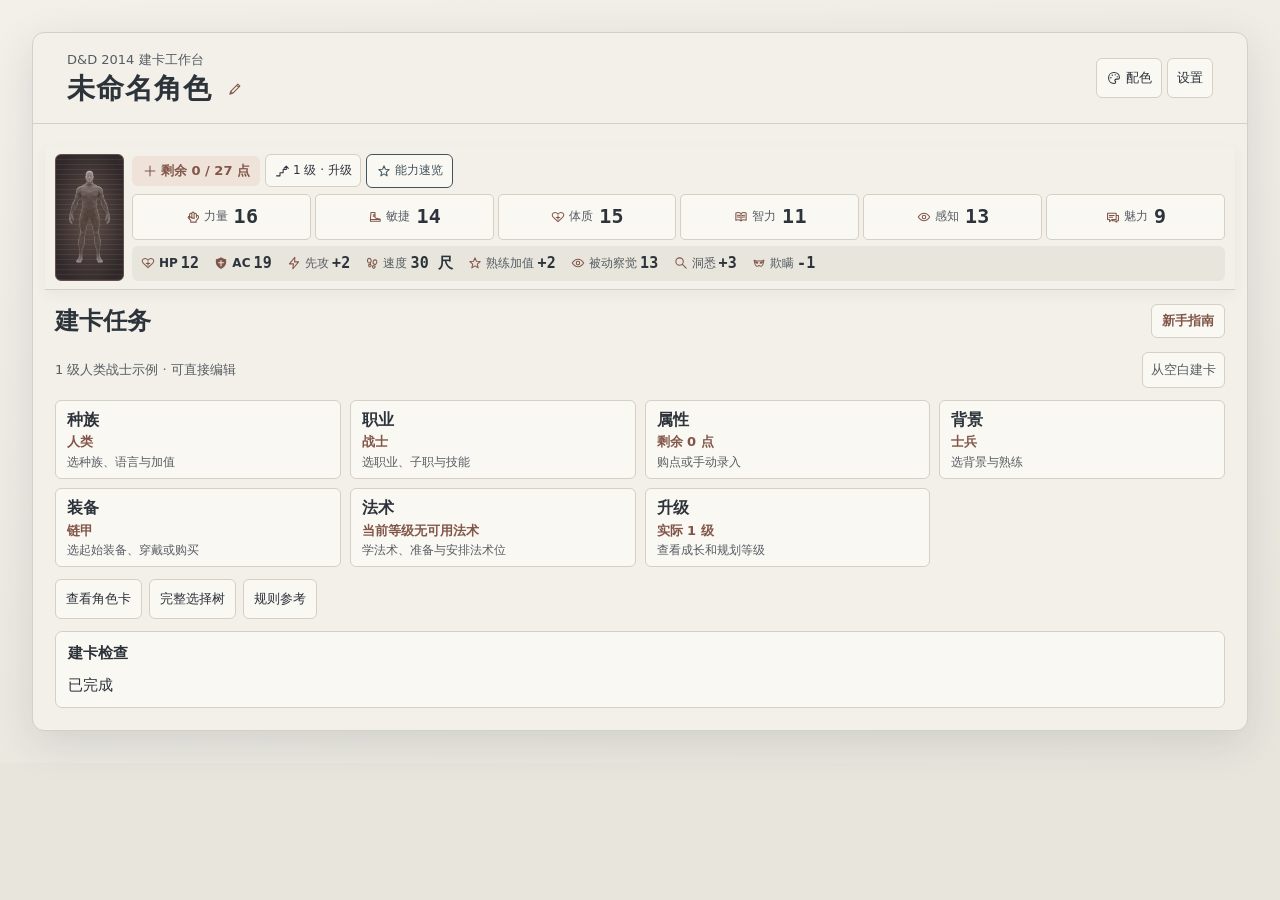
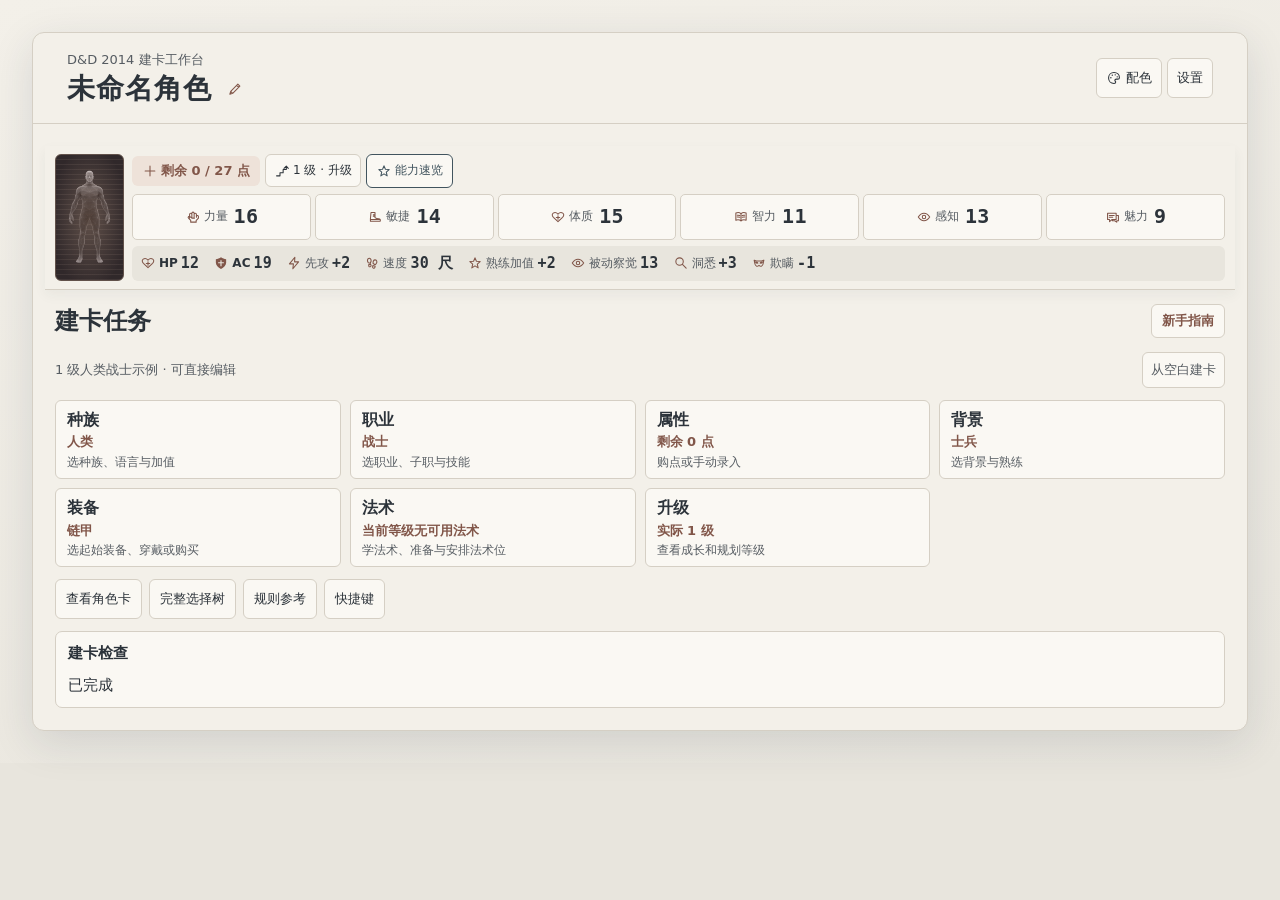
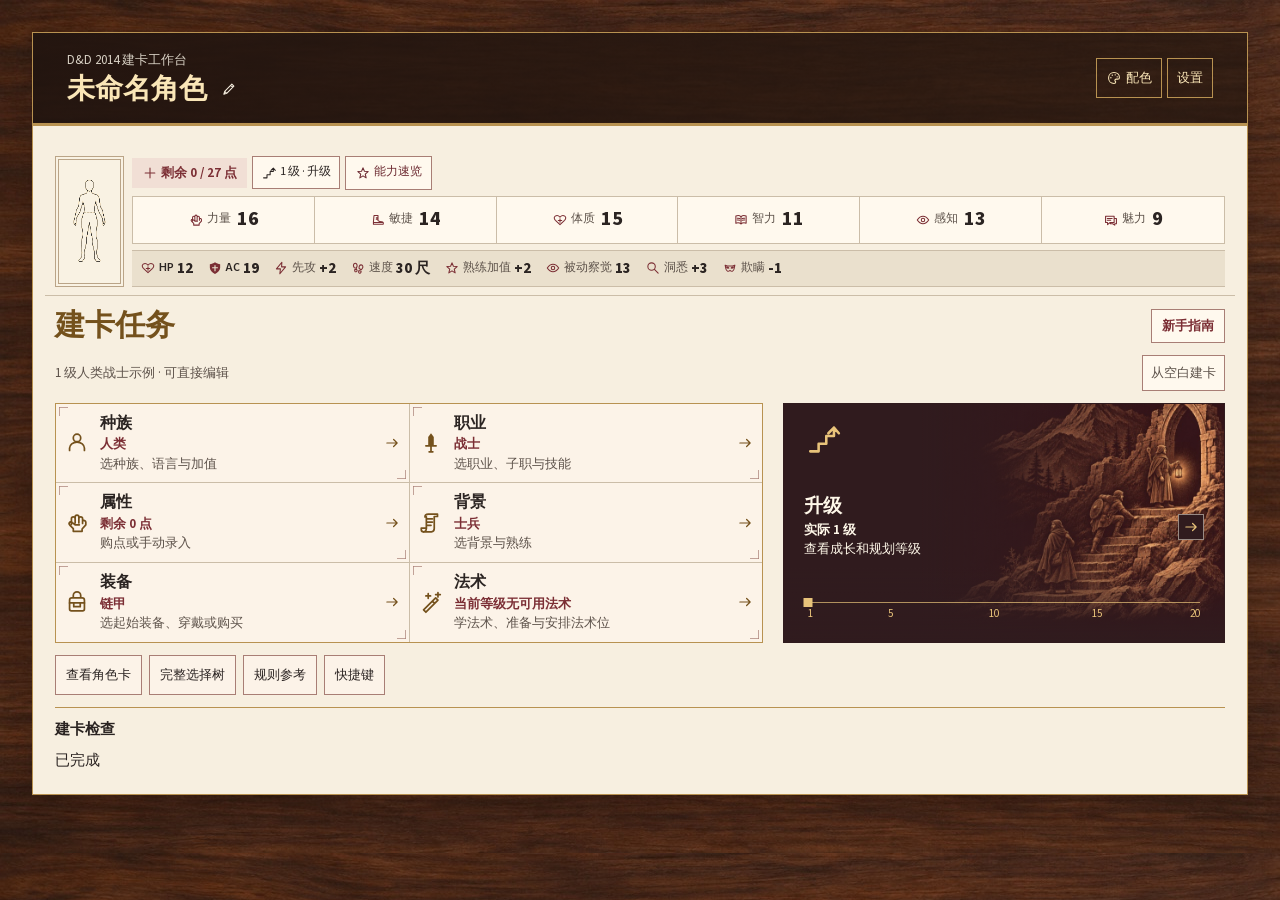
